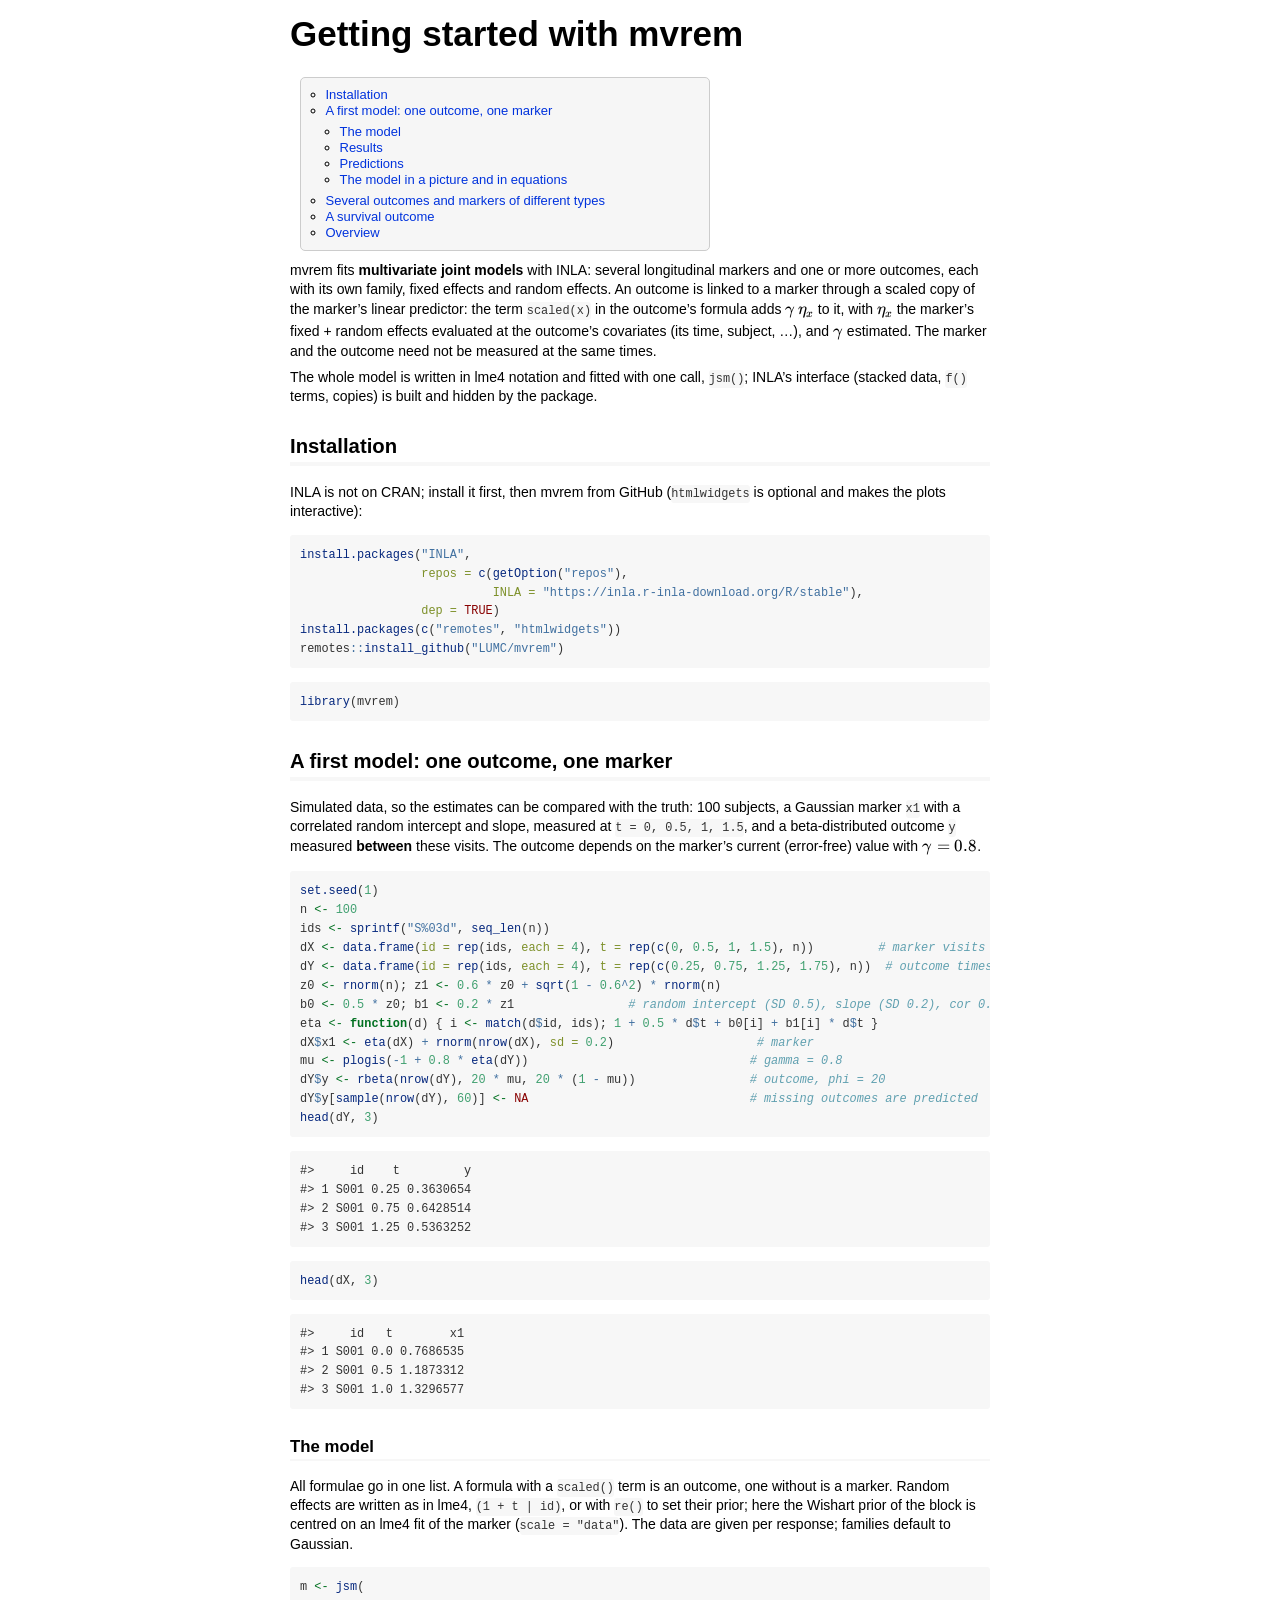
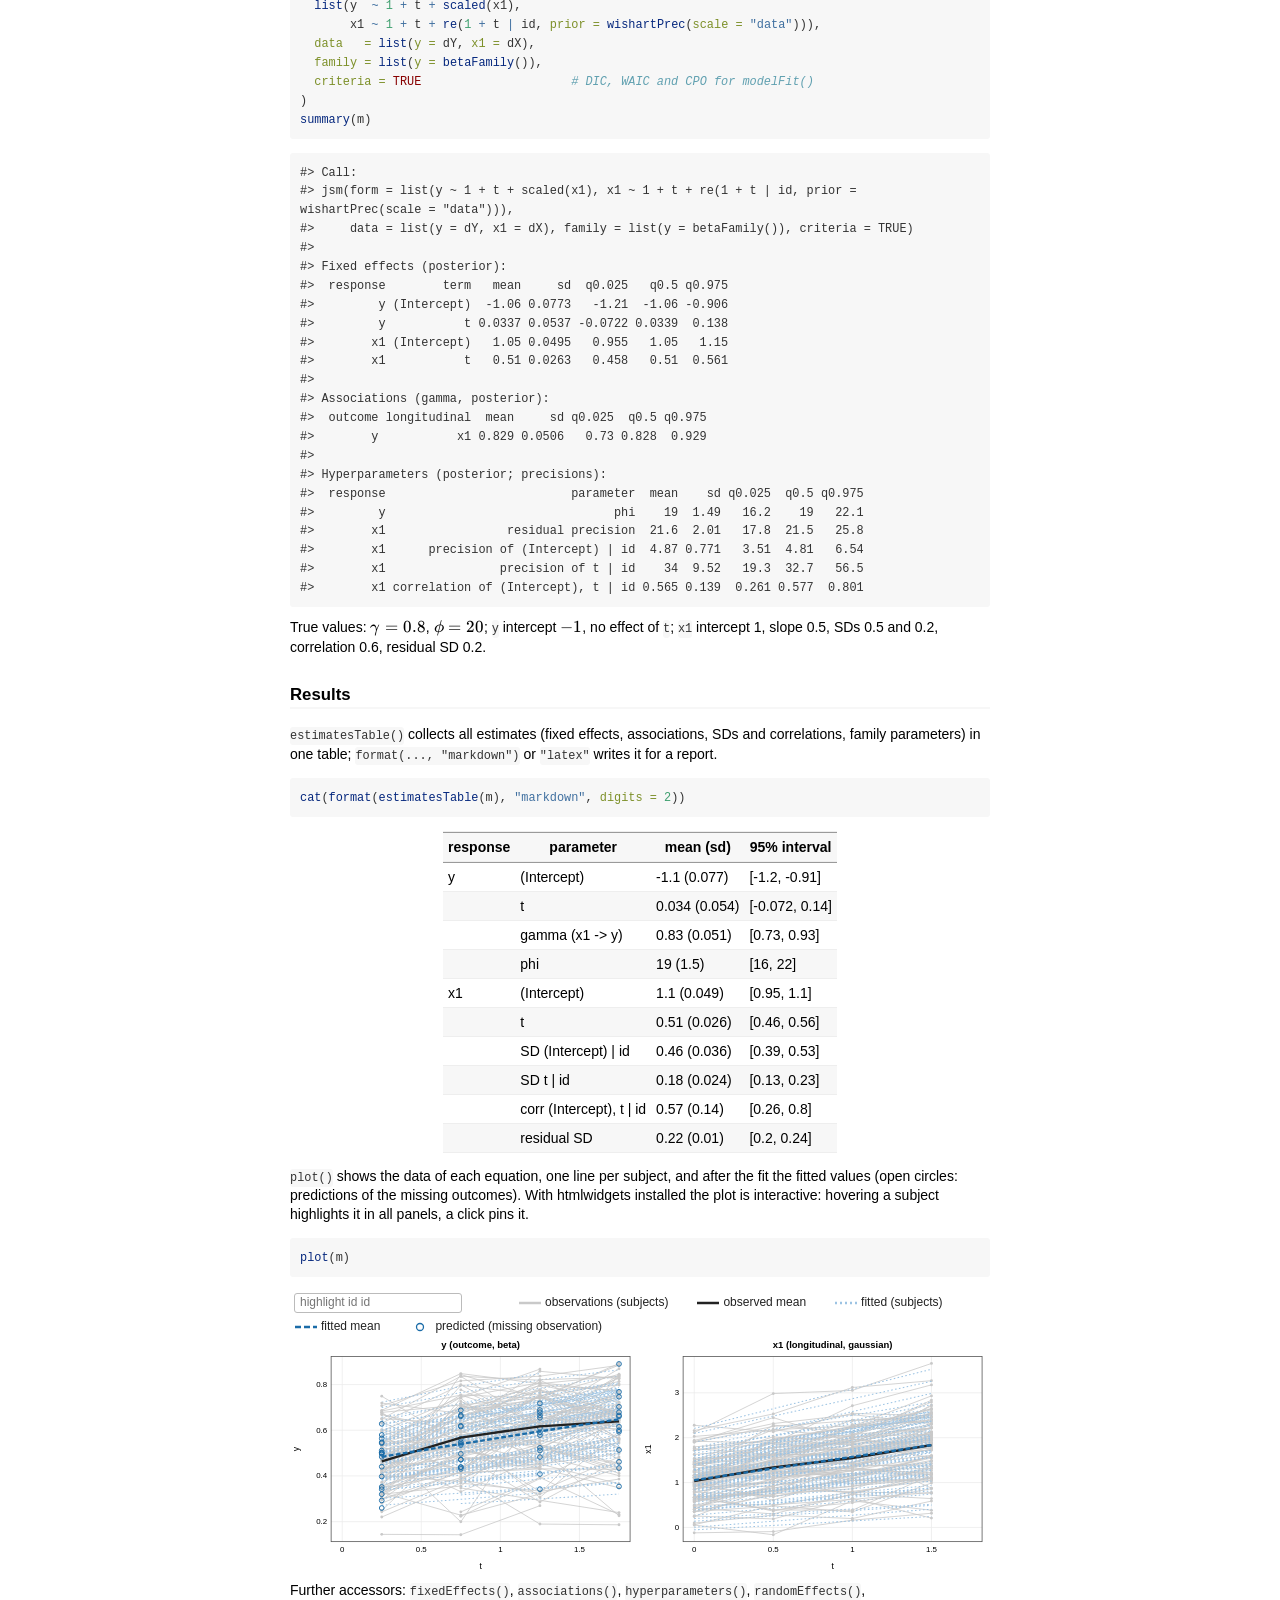
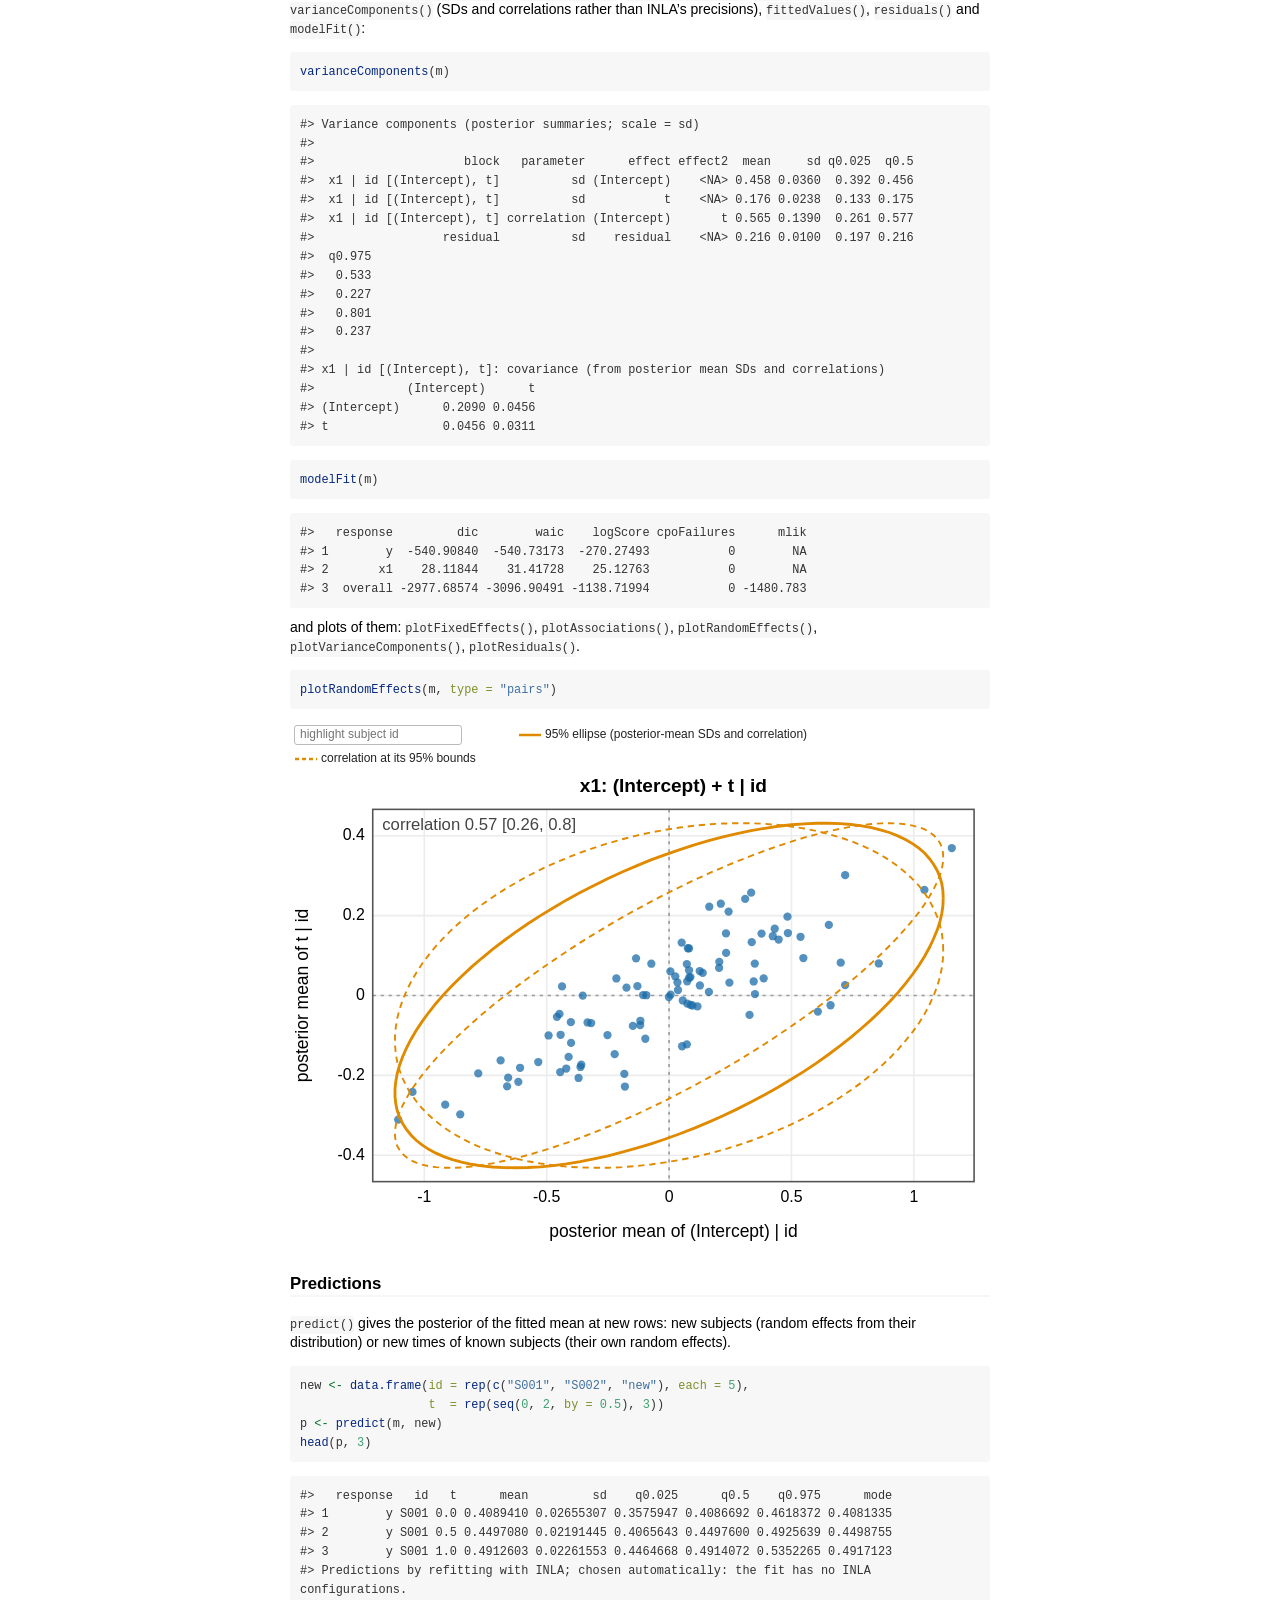
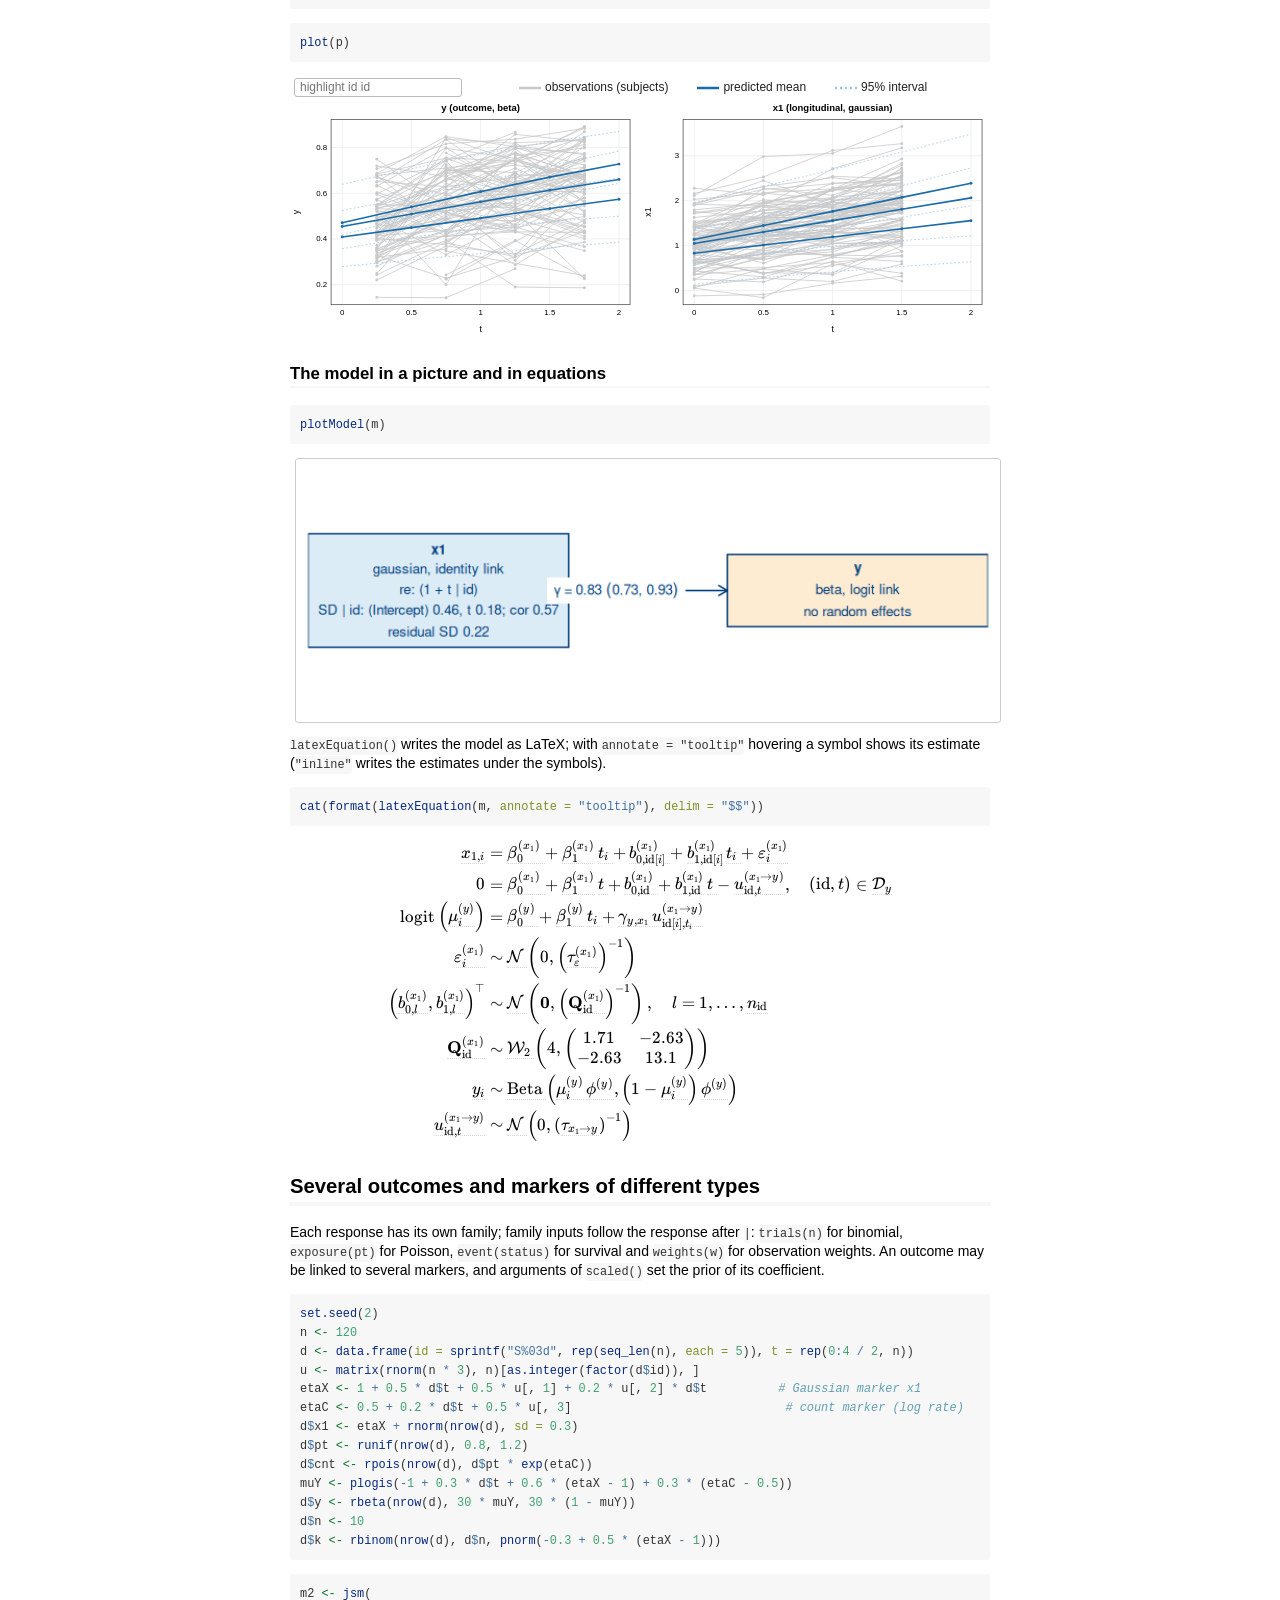
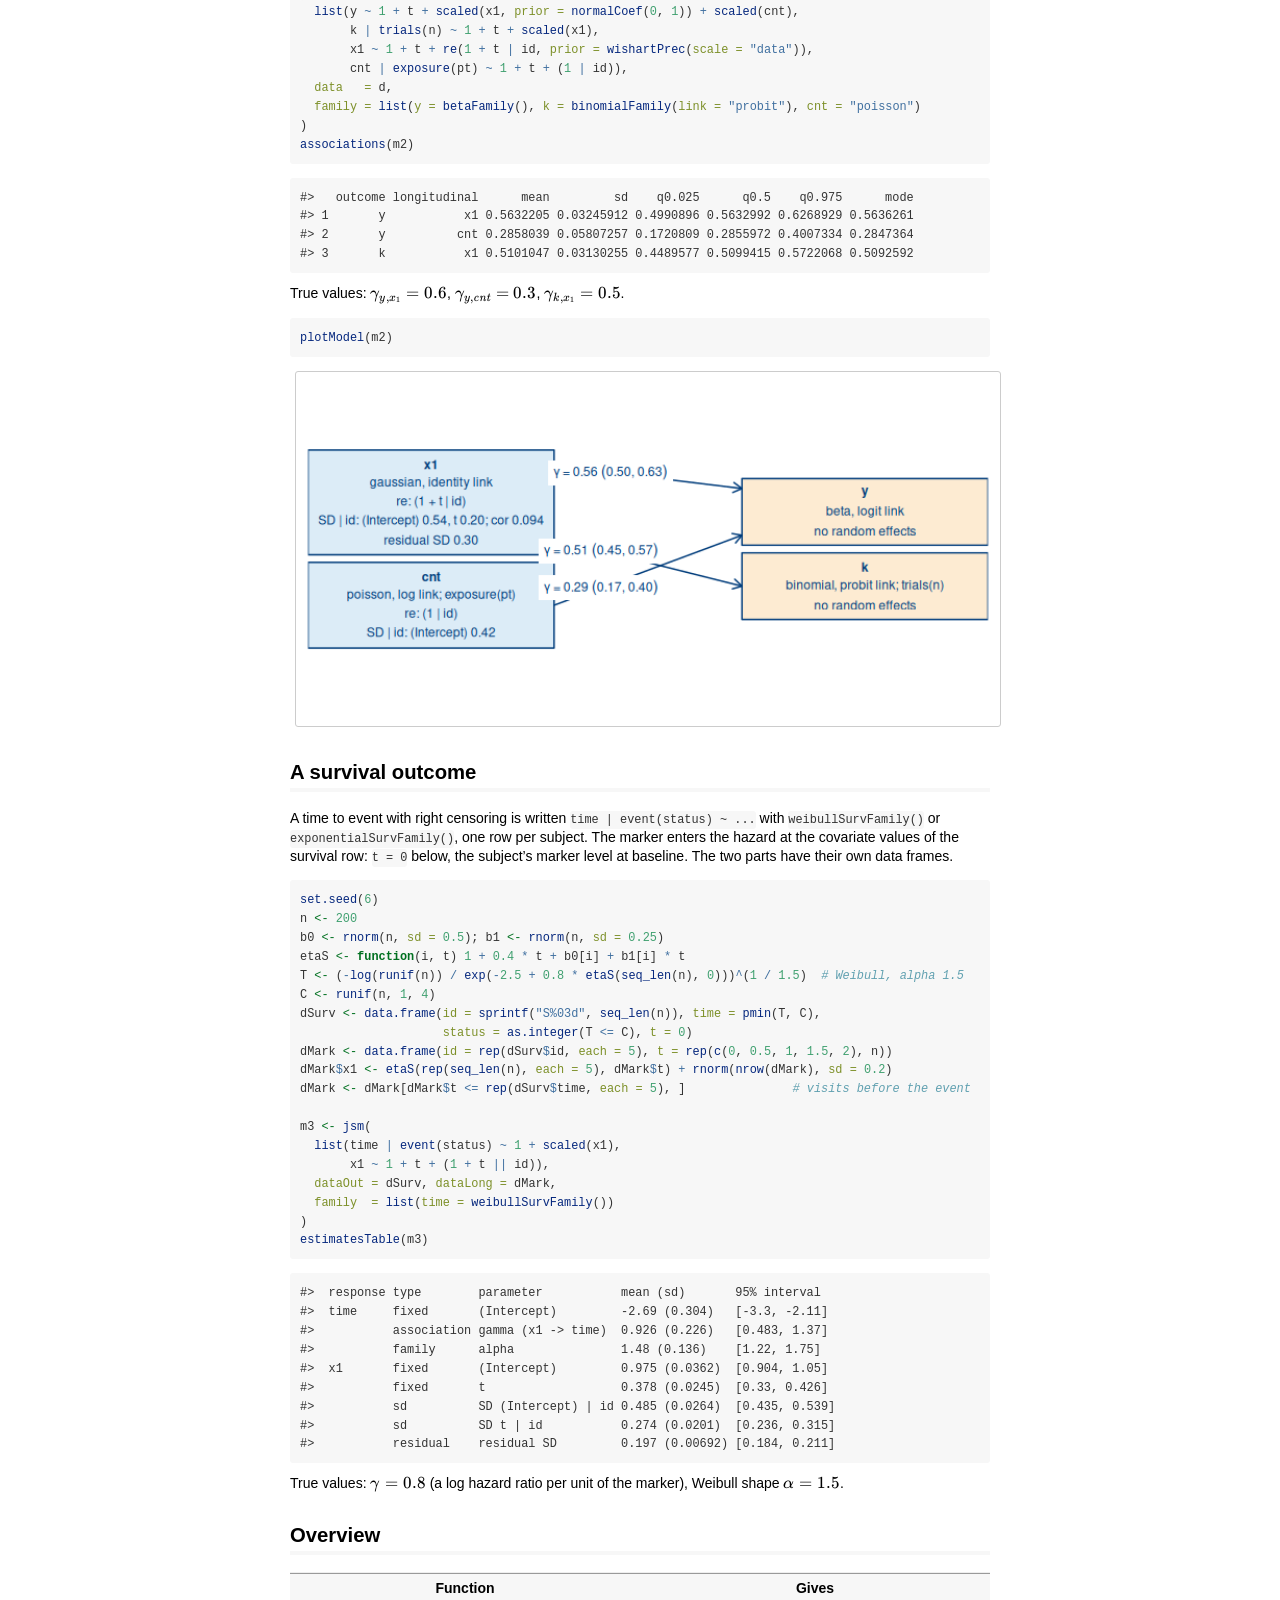
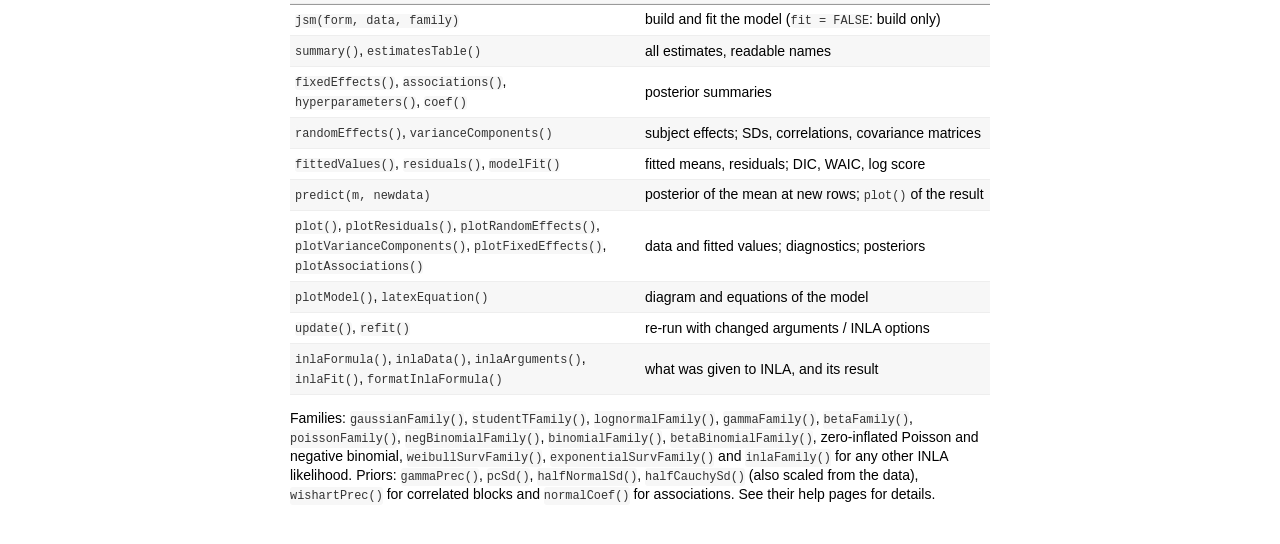
==== index.html @ 682fdc48 "Web page of mvrem 0.1.0" ====
<!DOCTYPE html>

<html>

<head>

<meta charset="utf-8" />
<meta name="generator" content="pandoc" />
<meta http-equiv="X-UA-Compatible" content="IE=EDGE" />

<meta name="viewport" content="width=device-width, initial-scale=1" />



<title>Getting started with mvrem</title>

<script>// Pandoc 2.9 adds attributes on both header and div. We remove the former (to
// be compatible with the behavior of Pandoc < 2.8).
document.addEventListener('DOMContentLoaded', function(e) {
  var hs = document.querySelectorAll("div.section[class*='level'] > :first-child");
  var i, h, a;
  for (i = 0; i < hs.length; i++) {
    h = hs[i];
    if (!/^h[1-6]$/i.test(h.tagName)) continue;  // it should be a header h1-h6
    a = h.attributes;
    while (a.length > 0) h.removeAttribute(a[0].name);
  }
});
</script>
<style type="text/css">@layer htmltools {
.html-fill-container {
display: flex;
flex-direction: column;

min-height: 0;
min-width: 0;
}
.html-fill-container > .html-fill-item {

flex: 1 1 auto;
min-height: 0;
min-width: 0;
}
.html-fill-container > :not(.html-fill-item) {

flex: 0 0 auto;
}
}
</style>
<script>(function() {
  // If window.HTMLWidgets is already defined, then use it; otherwise create a
  // new object. This allows preceding code to set options that affect the
  // initialization process (though none currently exist).
  window.HTMLWidgets = window.HTMLWidgets || {};

  // See if we're running in a viewer pane. If not, we're in a web browser.
  var viewerMode = window.HTMLWidgets.viewerMode =
      /\bviewer_pane=1\b/.test(window.location);

  // See if we're running in Shiny mode. If not, it's a static document.
  // Note that static widgets can appear in both Shiny and static modes, but
  // obviously, Shiny widgets can only appear in Shiny apps/documents.
  var shinyMode = window.HTMLWidgets.shinyMode =
      typeof(window.Shiny) !== "undefined" && !!window.Shiny.outputBindings;

  // We can't count on jQuery being available, so we implement our own
  // version if necessary.
  function querySelectorAll(scope, selector) {
    if (typeof(jQuery) !== "undefined" && scope instanceof jQuery) {
      return scope.find(selector);
    }
    if (scope.querySelectorAll) {
      return scope.querySelectorAll(selector);
    }
  }

  function asArray(value) {
    if (value === null)
      return [];
    if ($.isArray(value))
      return value;
    return [value];
  }

  // Implement jQuery's extend
  function extend(target /*, ... */) {
    if (arguments.length == 1) {
      return target;
    }
    for (var i = 1; i < arguments.length; i++) {
      var source = arguments[i];
      for (var prop in source) {
        if (source.hasOwnProperty(prop)) {
          target[prop] = source[prop];
        }
      }
    }
    return target;
  }

  // IE8 doesn't support Array.forEach.
  function forEach(values, callback, thisArg) {
    if (values.forEach) {
      values.forEach(callback, thisArg);
    } else {
      for (var i = 0; i < values.length; i++) {
        callback.call(thisArg, values[i], i, values);
      }
    }
  }

  // Replaces the specified method with the return value of funcSource.
  //
  // Note that funcSource should not BE the new method, it should be a function
  // that RETURNS the new method. funcSource receives a single argument that is
  // the overridden method, it can be called from the new method. The overridden
  // method can be called like a regular function, it has the target permanently
  // bound to it so "this" will work correctly.
  function overrideMethod(target, methodName, funcSource) {
    var superFunc = target[methodName] || function() {};
    var superFuncBound = function() {
      return superFunc.apply(target, arguments);
    };
    target[methodName] = funcSource(superFuncBound);
  }

  // Add a method to delegator that, when invoked, calls
  // delegatee.methodName. If there is no such method on
  // the delegatee, but there was one on delegator before
  // delegateMethod was called, then the original version
  // is invoked instead.
  // For example:
  //
  // var a = {
  //   method1: function() { console.log('a1'); }
  //   method2: function() { console.log('a2'); }
  // };
  // var b = {
  //   method1: function() { console.log('b1'); }
  // };
  // delegateMethod(a, b, "method1");
  // delegateMethod(a, b, "method2");
  // a.method1();
  // a.method2();
  //
  // The output would be "b1", "a2".
  function delegateMethod(delegator, delegatee, methodName) {
    var inherited = delegator[methodName];
    delegator[methodName] = function() {
      var target = delegatee;
      var method = delegatee[methodName];

      // The method doesn't exist on the delegatee. Instead,
      // call the method on the delegator, if it exists.
      if (!method) {
        target = delegator;
        method = inherited;
      }

      if (method) {
        return method.apply(target, arguments);
      }
    };
  }

  // Implement a vague facsimilie of jQuery's data method
  function elementData(el, name, value) {
    if (arguments.length == 2) {
      return el["htmlwidget_data_" + name];
    } else if (arguments.length == 3) {
      el["htmlwidget_data_" + name] = value;
      return el;
    } else {
      throw new Error("Wrong number of arguments for elementData: " +
        arguments.length);
    }
  }

  // http://stackoverflow.com/questions/3446170/escape-string-for-use-in-javascript-regex
  function escapeRegExp(str) {
    return str.replace(/[\-\[\]\/\{\}\(\)\*\+\?\.\\\^\$\|]/g, "\\$&");
  }

  function hasClass(el, className) {
    var re = new RegExp("\\b" + escapeRegExp(className) + "\\b");
    return re.test(el.className);
  }

  // elements - array (or array-like object) of HTML elements
  // className - class name to test for
  // include - if true, only return elements with given className;
  //   if false, only return elements *without* given className
  function filterByClass(elements, className, include) {
    var results = [];
    for (var i = 0; i < elements.length; i++) {
      if (hasClass(elements[i], className) == include)
        results.push(elements[i]);
    }
    return results;
  }

  function on(obj, eventName, func) {
    if (obj.addEventListener) {
      obj.addEventListener(eventName, func, false);
    } else if (obj.attachEvent) {
      obj.attachEvent(eventName, func);
    }
  }

  function off(obj, eventName, func) {
    if (obj.removeEventListener)
      obj.removeEventListener(eventName, func, false);
    else if (obj.detachEvent) {
      obj.detachEvent(eventName, func);
    }
  }

  // Translate array of values to top/right/bottom/left, as usual with
  // the "padding" CSS property
  // https://developer.mozilla.org/en-US/docs/Web/CSS/padding
  function unpackPadding(value) {
    if (typeof(value) === "number")
      value = [value];
    if (value.length === 1) {
      return {top: value[0], right: value[0], bottom: value[0], left: value[0]};
    }
    if (value.length === 2) {
      return {top: value[0], right: value[1], bottom: value[0], left: value[1]};
    }
    if (value.length === 3) {
      return {top: value[0], right: value[1], bottom: value[2], left: value[1]};
    }
    if (value.length === 4) {
      return {top: value[0], right: value[1], bottom: value[2], left: value[3]};
    }
  }

  // Convert an unpacked padding object to a CSS value
  function paddingToCss(paddingObj) {
    return paddingObj.top + "px " + paddingObj.right + "px " + paddingObj.bottom + "px " + paddingObj.left + "px";
  }

  // Makes a number suitable for CSS
  function px(x) {
    if (typeof(x) === "number")
      return x + "px";
    else
      return x;
  }

  // Retrieves runtime widget sizing information for an element.
  // The return value is either null, or an object with fill, padding,
  // defaultWidth, defaultHeight fields.
  function sizingPolicy(el) {
    var sizingEl = document.querySelector("script[data-for='" + el.id + "'][type='application/htmlwidget-sizing']");
    if (!sizingEl)
      return null;
    var sp = JSON.parse(sizingEl.textContent || sizingEl.text || "{}");
    if (viewerMode) {
      return sp.viewer;
    } else {
      return sp.browser;
    }
  }

  // @param tasks Array of strings (or falsy value, in which case no-op).
  //   Each element must be a valid JavaScript expression that yields a
  //   function. Or, can be an array of objects with "code" and "data"
  //   properties; in this case, the "code" property should be a string
  //   of JS that's an expr that yields a function, and "data" should be
  //   an object that will be added as an additional argument when that
  //   function is called.
  // @param target The object that will be "this" for each function
  //   execution.
  // @param args Array of arguments to be passed to the functions. (The
  //   same arguments will be passed to all functions.)
  function evalAndRun(tasks, target, args) {
    if (tasks) {
      forEach(tasks, function(task) {
        var theseArgs = args;
        if (typeof(task) === "object") {
          theseArgs = theseArgs.concat([task.data]);
          task = task.code;
        }
        var taskFunc = tryEval(task);
        if (typeof(taskFunc) !== "function") {
          throw new Error("Task must be a function! Source:\n" + task);
        }
        taskFunc.apply(target, theseArgs);
      });
    }
  }

  // Attempt eval() both with and without enclosing in parentheses.
  // Note that enclosing coerces a function declaration into
  // an expression that eval() can parse
  // (otherwise, a SyntaxError is thrown)
  function tryEval(code) {
    var result = null;
    try {
      result = eval("(" + code + ")");
    } catch(error) {
      if (!(error instanceof SyntaxError)) {
        throw error;
      }
      try {
        result = eval(code);
      } catch(e) {
        if (e instanceof SyntaxError) {
          throw error;
        } else {
          throw e;
        }
      }
    }
    return result;
  }

  function initSizing(el) {
    var sizing = sizingPolicy(el);
    if (!sizing)
      return;

    var cel = document.getElementById("htmlwidget_container");
    if (!cel)
      return;

    if (typeof(sizing.padding) !== "undefined") {
      document.body.style.margin = "0";
      document.body.style.padding = paddingToCss(unpackPadding(sizing.padding));
    }

    if (sizing.fill) {
      document.body.style.overflow = "hidden";
      document.body.style.width = "100%";
      document.body.style.height = "100%";
      document.documentElement.style.width = "100%";
      document.documentElement.style.height = "100%";
      cel.style.position = "absolute";
      var pad = unpackPadding(sizing.padding);
      cel.style.top = pad.top + "px";
      cel.style.right = pad.right + "px";
      cel.style.bottom = pad.bottom + "px";
      cel.style.left = pad.left + "px";
      el.style.width = "100%";
      el.style.height = "100%";

      return {
        getWidth: function() { return cel.getBoundingClientRect().width; },
        getHeight: function() { return cel.getBoundingClientRect().height; }
      };

    } else {
      el.style.width = px(sizing.width);
      el.style.height = px(sizing.height);

      return {
        getWidth: function() { return cel.getBoundingClientRect().width; },
        getHeight: function() { return cel.getBoundingClientRect().height; }
      };
    }
  }

  // Default implementations for methods
  var defaults = {
    find: function(scope) {
      return querySelectorAll(scope, "." + this.name);
    },
    renderError: function(el, err) {
      var $el = $(el);

      this.clearError(el);

      // Add all these error classes, as Shiny does
      var errClass = "shiny-output-error";
      if (err.type !== null) {
        // use the classes of the error condition as CSS class names
        errClass = errClass + " " + $.map(asArray(err.type), function(type) {
          return errClass + "-" + type;
        }).join(" ");
      }
      errClass = errClass + " htmlwidgets-error";

      // Is el inline or block? If inline or inline-block, just display:none it
      // and add an inline error.
      var display = $el.css("display");
      $el.data("restore-display-mode", display);

      if (display === "inline" || display === "inline-block") {
        $el.hide();
        if (err.message !== "") {
          var errorSpan = $("<span>").addClass(errClass);
          errorSpan.text(err.message);
          $el.after(errorSpan);
        }
      } else if (display === "block") {
        // If block, add an error just after the el, set visibility:none on the
        // el, and position the error to be on top of the el.
        // Mark it with a unique ID and CSS class so we can remove it later.
        $el.css("visibility", "hidden");
        if (err.message !== "") {
          var errorDiv = $("<div>").addClass(errClass).css("position", "absolute")
            .css("top", el.offsetTop)
            .css("left", el.offsetLeft)
            // setting width can push out the page size, forcing otherwise
            // unnecessary scrollbars to appear and making it impossible for
            // the element to shrink; so use max-width instead
            .css("maxWidth", el.offsetWidth)
            .css("height", el.offsetHeight);
          errorDiv.text(err.message);
          $el.after(errorDiv);

          // Really dumb way to keep the size/position of the error in sync with
          // the parent element as the window is resized or whatever.
          var intId = setInterval(function() {
            if (!errorDiv[0].parentElement) {
              clearInterval(intId);
              return;
            }
            errorDiv
              .css("top", el.offsetTop)
              .css("left", el.offsetLeft)
              .css("maxWidth", el.offsetWidth)
              .css("height", el.offsetHeight);
          }, 500);
        }
      }
    },
    clearError: function(el) {
      var $el = $(el);
      var display = $el.data("restore-display-mode");
      $el.data("restore-display-mode", null);

      if (display === "inline" || display === "inline-block") {
        if (display)
          $el.css("display", display);
        $(el.nextSibling).filter(".htmlwidgets-error").remove();
      } else if (display === "block"){
        $el.css("visibility", "inherit");
        $(el.nextSibling).filter(".htmlwidgets-error").remove();
      }
    },
    sizing: {}
  };

  // Called by widget bindings to register a new type of widget. The definition
  // object can contain the following properties:
  // - name (required) - A string indicating the binding name, which will be
  //   used by default as the CSS classname to look for.
  // - initialize (optional) - A function(el) that will be called once per
  //   widget element; if a value is returned, it will be passed as the third
  //   value to renderValue.
  // - renderValue (required) - A function(el, data, initValue) that will be
  //   called with data. Static contexts will cause this to be called once per
  //   element; Shiny apps will cause this to be called multiple times per
  //   element, as the data changes.
  window.HTMLWidgets.widget = function(definition) {
    if (!definition.name) {
      throw new Error("Widget must have a name");
    }
    if (!definition.type) {
      throw new Error("Widget must have a type");
    }
    // Currently we only support output widgets
    if (definition.type !== "output") {
      throw new Error("Unrecognized widget type '" + definition.type + "'");
    }
    // TODO: Verify that .name is a valid CSS classname

    // Support new-style instance-bound definitions. Old-style class-bound
    // definitions have one widget "object" per widget per type/class of
    // widget; the renderValue and resize methods on such widget objects
    // take el and instance arguments, because the widget object can't
    // store them. New-style instance-bound definitions have one widget
    // object per widget instance; the definition that's passed in doesn't
    // provide renderValue or resize methods at all, just the single method
    //   factory(el, width, height)
    // which returns an object that has renderValue(x) and resize(w, h).
    // This enables a far more natural programming style for the widget
    // author, who can store per-instance state using either OO-style
    // instance fields or functional-style closure variables (I guess this
    // is in contrast to what can only be called C-style pseudo-OO which is
    // what we required before).
    if (definition.factory) {
      definition = createLegacyDefinitionAdapter(definition);
    }

    if (!definition.renderValue) {
      throw new Error("Widget must have a renderValue function");
    }

    // For static rendering (non-Shiny), use a simple widget registration
    // scheme. We also use this scheme for Shiny apps/documents that also
    // contain static widgets.
    window.HTMLWidgets.widgets = window.HTMLWidgets.widgets || [];
    // Merge defaults into the definition; don't mutate the original definition.
    var staticBinding = extend({}, defaults, definition);
    overrideMethod(staticBinding, "find", function(superfunc) {
      return function(scope) {
        var results = superfunc(scope);
        // Filter out Shiny outputs, we only want the static kind
        return filterByClass(results, "html-widget-output", false);
      };
    });
    window.HTMLWidgets.widgets.push(staticBinding);

    if (shinyMode) {
      // Shiny is running. Register the definition with an output binding.
      // The definition itself will not be the output binding, instead
      // we will make an output binding object that delegates to the
      // definition. This is because we foolishly used the same method
      // name (renderValue) for htmlwidgets definition and Shiny bindings
      // but they actually have quite different semantics (the Shiny
      // bindings receive data that includes lots of metadata that it
      // strips off before calling htmlwidgets renderValue). We can't
      // just ignore the difference because in some widgets it's helpful
      // to call this.renderValue() from inside of resize(), and if
      // we're not delegating, then that call will go to the Shiny
      // version instead of the htmlwidgets version.

      // Merge defaults with definition, without mutating either.
      var bindingDef = extend({}, defaults, definition);

      // This object will be our actual Shiny binding.
      var shinyBinding = new Shiny.OutputBinding();

      // With a few exceptions, we'll want to simply use the bindingDef's
      // version of methods if they are available, otherwise fall back to
      // Shiny's defaults. NOTE: If Shiny's output bindings gain additional
      // methods in the future, and we want them to be overrideable by
      // HTMLWidget binding definitions, then we'll need to add them to this
      // list.
      delegateMethod(shinyBinding, bindingDef, "getId");
      delegateMethod(shinyBinding, bindingDef, "onValueChange");
      delegateMethod(shinyBinding, bindingDef, "onValueError");
      delegateMethod(shinyBinding, bindingDef, "renderError");
      delegateMethod(shinyBinding, bindingDef, "clearError");
      delegateMethod(shinyBinding, bindingDef, "showProgress");

      // The find, renderValue, and resize are handled differently, because we
      // want to actually decorate the behavior of the bindingDef methods.

      shinyBinding.find = function(scope) {
        var results = bindingDef.find(scope);

        // Only return elements that are Shiny outputs, not static ones
        var dynamicResults = results.filter(".html-widget-output");

        // It's possible that whatever caused Shiny to think there might be
        // new dynamic outputs, also caused there to be new static outputs.
        // Since there might be lots of different htmlwidgets bindings, we
        // schedule execution for later--no need to staticRender multiple
        // times.
        if (results.length !== dynamicResults.length)
          scheduleStaticRender();

        return dynamicResults;
      };

      // Wrap renderValue to handle initialization, which unfortunately isn't
      // supported natively by Shiny at the time of this writing.

      shinyBinding.renderValue = function(el, data) {
        Shiny.renderDependencies(data.deps);
        // Resolve strings marked as javascript literals to objects
        if (!(data.evals instanceof Array)) data.evals = [data.evals];
        for (var i = 0; data.evals && i < data.evals.length; i++) {
          window.HTMLWidgets.evaluateStringMember(data.x, data.evals[i]);
        }
        if (!bindingDef.renderOnNullValue) {
          if (data.x === null) {
            el.style.visibility = "hidden";
            return;
          } else {
            el.style.visibility = "inherit";
          }
        }
        if (!elementData(el, "initialized")) {
          initSizing(el);

          elementData(el, "initialized", true);
          if (bindingDef.initialize) {
            var rect = el.getBoundingClientRect();
            var result = bindingDef.initialize(el, rect.width, rect.height);
            elementData(el, "init_result", result);
          }
        }
        bindingDef.renderValue(el, data.x, elementData(el, "init_result"));
        evalAndRun(data.jsHooks.render, elementData(el, "init_result"), [el, data.x]);
      };

      // Only override resize if bindingDef implements it
      if (bindingDef.resize) {
        shinyBinding.resize = function(el, width, height) {
          // Shiny can call resize before initialize/renderValue have been
          // called, which doesn't make sense for widgets.
          if (elementData(el, "initialized")) {
            bindingDef.resize(el, width, height, elementData(el, "init_result"));
          }
        };
      }

      Shiny.outputBindings.register(shinyBinding, bindingDef.name);
    }
  };

  var scheduleStaticRenderTimerId = null;
  function scheduleStaticRender() {
    if (!scheduleStaticRenderTimerId) {
      scheduleStaticRenderTimerId = setTimeout(function() {
        scheduleStaticRenderTimerId = null;
        window.HTMLWidgets.staticRender();
      }, 1);
    }
  }

  // Render static widgets after the document finishes loading
  // Statically render all elements that are of this widget's class
  window.HTMLWidgets.staticRender = function() {
    var bindings = window.HTMLWidgets.widgets || [];
    forEach(bindings, function(binding) {
      var matches = binding.find(document.documentElement);
      forEach(matches, function(el) {
        var sizeObj = initSizing(el, binding);

        var getSize = function(el) {
          if (sizeObj) {
            return {w: sizeObj.getWidth(), h: sizeObj.getHeight()}
          } else {
            var rect = el.getBoundingClientRect();
            return {w: rect.width, h: rect.height}
          }
        };

        if (hasClass(el, "html-widget-static-bound"))
          return;
        el.className = el.className + " html-widget-static-bound";

        var initResult;
        if (binding.initialize) {
          var size = getSize(el);
          initResult = binding.initialize(el, size.w, size.h);
          elementData(el, "init_result", initResult);
        }

        if (binding.resize) {
          var lastSize = getSize(el);
          var resizeHandler = function(e) {
            var size = getSize(el);
            if (size.w === 0 && size.h === 0)
              return;
            if (size.w === lastSize.w && size.h === lastSize.h)
              return;
            lastSize = size;
            binding.resize(el, size.w, size.h, initResult);
          };

          on(window, "resize", resizeHandler);

          // This is needed for cases where we're running in a Shiny
          // app, but the widget itself is not a Shiny output, but
          // rather a simple static widget. One example of this is
          // an rmarkdown document that has runtime:shiny and widget
          // that isn't in a render function. Shiny only knows to
          // call resize handlers for Shiny outputs, not for static
          // widgets, so we do it ourselves.
          if (window.jQuery) {
            window.jQuery(document).on(
              "shown.htmlwidgets shown.bs.tab.htmlwidgets shown.bs.collapse.htmlwidgets",
              resizeHandler
            );
            window.jQuery(document).on(
              "hidden.htmlwidgets hidden.bs.tab.htmlwidgets hidden.bs.collapse.htmlwidgets",
              resizeHandler
            );
          }

          // This is needed for the specific case of ioslides, which
          // flips slides between display:none and display:block.
          // Ideally we would not have to have ioslide-specific code
          // here, but rather have ioslides raise a generic event,
          // but the rmarkdown package just went to CRAN so the
          // window to getting that fixed may be long.
          if (window.addEventListener) {
            // It's OK to limit this to window.addEventListener
            // browsers because ioslides itself only supports
            // such browsers.
            on(document, "slideenter", resizeHandler);
            on(document, "slideleave", resizeHandler);
          }
        }

        var scriptData = document.querySelector("script[data-for='" + el.id + "'][type='application/json']");
        if (scriptData) {
          var data = JSON.parse(scriptData.textContent || scriptData.text);
          // Resolve strings marked as javascript literals to objects
          if (!(data.evals instanceof Array)) data.evals = [data.evals];
          for (var k = 0; data.evals && k < data.evals.length; k++) {
            window.HTMLWidgets.evaluateStringMember(data.x, data.evals[k]);
          }
          binding.renderValue(el, data.x, initResult);
          evalAndRun(data.jsHooks.render, initResult, [el, data.x]);
        }
      });
    });

    invokePostRenderHandlers();
  }


  function has_jQuery3() {
    if (!window.jQuery) {
      return false;
    }
    var $version = window.jQuery.fn.jquery;
    var $major_version = parseInt($version.split(".")[0]);
    return $major_version >= 3;
  }

  /*
  / Shiny 1.4 bumped jQuery from 1.x to 3.x which means jQuery's
  / on-ready handler (i.e., $(fn)) is now asyncronous (i.e., it now
  / really means $(setTimeout(fn)).
  / https://jquery.com/upgrade-guide/3.0/#breaking-change-document-ready-handlers-are-now-asynchronous
  /
  / Since Shiny uses $() to schedule initShiny, shiny>=1.4 calls initShiny
  / one tick later than it did before, which means staticRender() is
  / called renderValue() earlier than (advanced) widget authors might be expecting.
  / https://github.com/rstudio/shiny/issues/2630
  /
  / For a concrete example, leaflet has some methods (e.g., updateBounds)
  / which reference Shiny methods registered in initShiny (e.g., setInputValue).
  / Since leaflet is privy to this life-cycle, it knows to use setTimeout() to
  / delay execution of those methods (until Shiny methods are ready)
  / https://github.com/rstudio/leaflet/blob/18ec981/javascript/src/index.js#L266-L268
  /
  / Ideally widget authors wouldn't need to use this setTimeout() hack that
  / leaflet uses to call Shiny methods on a staticRender(). In the long run,
  / the logic initShiny should be broken up so that method registration happens
  / right away, but binding happens later.
  */
  function maybeStaticRenderLater() {
    if (shinyMode && has_jQuery3()) {
      window.jQuery(window.HTMLWidgets.staticRender);
    } else {
      window.HTMLWidgets.staticRender();
    }
  }

  if (document.addEventListener) {
    document.addEventListener("DOMContentLoaded", function() {
      document.removeEventListener("DOMContentLoaded", arguments.callee, false);
      maybeStaticRenderLater();
    }, false);
  } else if (document.attachEvent) {
    document.attachEvent("onreadystatechange", function() {
      if (document.readyState === "complete") {
        document.detachEvent("onreadystatechange", arguments.callee);
        maybeStaticRenderLater();
      }
    });
  }


  window.HTMLWidgets.getAttachmentUrl = function(depname, key) {
    // If no key, default to the first item
    if (typeof(key) === "undefined")
      key = 1;

    var link = document.getElementById(depname + "-" + key + "-attachment");
    if (!link) {
      throw new Error("Attachment " + depname + "/" + key + " not found in document");
    }
    return link.getAttribute("href");
  };

  window.HTMLWidgets.dataframeToD3 = function(df) {
    var names = [];
    var length;
    for (var name in df) {
        if (df.hasOwnProperty(name))
            names.push(name);
        if (typeof(df[name]) !== "object" || typeof(df[name].length) === "undefined") {
            throw new Error("All fields must be arrays");
        } else if (typeof(length) !== "undefined" && length !== df[name].length) {
            throw new Error("All fields must be arrays of the same length");
        }
        length = df[name].length;
    }
    var results = [];
    var item;
    for (var row = 0; row < length; row++) {
        item = {};
        for (var col = 0; col < names.length; col++) {
            item[names[col]] = df[names[col]][row];
        }
        results.push(item);
    }
    return results;
  };

  window.HTMLWidgets.transposeArray2D = function(array) {
      if (array.length === 0) return array;
      var newArray = array[0].map(function(col, i) {
          return array.map(function(row) {
              return row[i]
          })
      });
      return newArray;
  };
  // Split value at splitChar, but allow splitChar to be escaped
  // using escapeChar. Any other characters escaped by escapeChar
  // will be included as usual (including escapeChar itself).
  function splitWithEscape(value, splitChar, escapeChar) {
    var results = [];
    var escapeMode = false;
    var currentResult = "";
    for (var pos = 0; pos < value.length; pos++) {
      if (!escapeMode) {
        if (value[pos] === splitChar) {
          results.push(currentResult);
          currentResult = "";
        } else if (value[pos] === escapeChar) {
          escapeMode = true;
        } else {
          currentResult += value[pos];
        }
      } else {
        currentResult += value[pos];
        escapeMode = false;
      }
    }
    if (currentResult !== "") {
      results.push(currentResult);
    }
    return results;
  }
  // Function authored by Yihui/JJ Allaire
  window.HTMLWidgets.evaluateStringMember = function(o, member) {
    var parts = splitWithEscape(member, '.', '\\');
    for (var i = 0, l = parts.length; i < l; i++) {
      var part = parts[i];
      // part may be a character or 'numeric' member name
      if (o !== null && typeof o === "object" && part in o) {
        if (i == (l - 1)) { // if we are at the end of the line then evalulate
          if (typeof o[part] === "string")
            o[part] = tryEval(o[part]);
        } else { // otherwise continue to next embedded object
          o = o[part];
        }
      }
    }
  };

  // Retrieve the HTMLWidget instance (i.e. the return value of an
  // HTMLWidget binding's initialize() or factory() function)
  // associated with an element, or null if none.
  window.HTMLWidgets.getInstance = function(el) {
    return elementData(el, "init_result");
  };

  // Finds the first element in the scope that matches the selector,
  // and returns the HTMLWidget instance (i.e. the return value of
  // an HTMLWidget binding's initialize() or factory() function)
  // associated with that element, if any. If no element matches the
  // selector, or the first matching element has no HTMLWidget
  // instance associated with it, then null is returned.
  //
  // The scope argument is optional, and defaults to window.document.
  window.HTMLWidgets.find = function(scope, selector) {
    if (arguments.length == 1) {
      selector = scope;
      scope = document;
    }

    var el = scope.querySelector(selector);
    if (el === null) {
      return null;
    } else {
      return window.HTMLWidgets.getInstance(el);
    }
  };

  // Finds all elements in the scope that match the selector, and
  // returns the HTMLWidget instances (i.e. the return values of
  // an HTMLWidget binding's initialize() or factory() function)
  // associated with the elements, in an array. If elements that
  // match the selector don't have an associated HTMLWidget
  // instance, the returned array will contain nulls.
  //
  // The scope argument is optional, and defaults to window.document.
  window.HTMLWidgets.findAll = function(scope, selector) {
    if (arguments.length == 1) {
      selector = scope;
      scope = document;
    }

    var nodes = scope.querySelectorAll(selector);
    var results = [];
    for (var i = 0; i < nodes.length; i++) {
      results.push(window.HTMLWidgets.getInstance(nodes[i]));
    }
    return results;
  };

  var postRenderHandlers = [];
  function invokePostRenderHandlers() {
    while (postRenderHandlers.length) {
      var handler = postRenderHandlers.shift();
      if (handler) {
        handler();
      }
    }
  }

  // Register the given callback function to be invoked after the
  // next time static widgets are rendered.
  window.HTMLWidgets.addPostRenderHandler = function(callback) {
    postRenderHandlers.push(callback);
  };

  // Takes a new-style instance-bound definition, and returns an
  // old-style class-bound definition. This saves us from having
  // to rewrite all the logic in this file to accomodate both
  // types of definitions.
  function createLegacyDefinitionAdapter(defn) {
    var result = {
      name: defn.name,
      type: defn.type,
      initialize: function(el, width, height) {
        return defn.factory(el, width, height);
      },
      renderValue: function(el, x, instance) {
        return instance.renderValue(x);
      },
      resize: function(el, width, height, instance) {
        return instance.resize(width, height);
      }
    };

    if (defn.find)
      result.find = defn.find;
    if (defn.renderError)
      result.renderError = defn.renderError;
    if (defn.clearError)
      result.clearError = defn.clearError;

    return result;
  }
})();
</script>
<script>// mvrem interactive plots: panels of subject lines / intervals / points / curves drawn as
// SVG, with a tooltip and a highlight of the subject under the mouse that is linked across
// all panels. Self-contained: no external libraries.
(function () {
  var NS = "http://www.w3.org/2000/svg", W = 440, H = 300;
  // tooltip word per line kind ("S01 observed"); other kinds show the id only
  var KIND = { obs: "observed", fit: "fitted", res: "residual", pred: "predicted", predInt: "95% bound",
               fitMissing: "predicted (missing observation)" };
  // default colours of elements without a `color` in the spec: the widget tones of plotColors
  // in R/plotUtils.R (subject lines, fitted lines, accent) and the interval lines
  var COL = { subject: "#c9c9c9", accentLight: "#9cc3e3", accent: "#1b6ca8", interval: "#9a9a9a" };

  var CSS = [
    ".mvp{position:relative;font:12px/1.3 sans-serif;color:#222;background:#fff}",
    ".mvp .grid{display:grid;gap:4px}",
    ".mvp .grid svg{width:100%;height:auto;display:block}",
    ".mvp .lg svg{width:24px;height:10px;flex:none}",
    ".mvp .bar{display:flex;flex-wrap:wrap;gap:6px 28px;align-items:center;padding:2px 4px}",
    // legend entry: swatch immediately left of its label, entries far apart
    ".mvp .lg{cursor:pointer;user-select:none;display:inline-flex;align-items:center;gap:3px;white-space:nowrap}",
    ".mvp .lg.off{opacity:.35;text-decoration:line-through}",
    ".mvp input{font:inherit;padding:1px 5px;width:14em;border:1px solid #bbb;border-radius:3px}",
    ".mvp select{font:inherit;padding:0 2px;border:1px solid #bbb;border-radius:3px}",
    ".mvp .cby{display:inline-flex;align-items:center;gap:4px;white-space:nowrap}",
    ".mvp .clev{display:inline-flex;flex-wrap:wrap;gap:2px 10px}",
    ".mvp .clev span{display:inline-flex;align-items:center;gap:3px}",
    ".mvp .clev i{display:inline-block;width:9px;height:9px;border-radius:50%}",
    ".mvp .tip{position:absolute;pointer-events:none;background:rgba(30,30,30,.92);color:#fff;",
    "padding:3px 6px;border-radius:3px;white-space:pre;display:none;font-size:11px;z-index:5}",
    ".mvp g.el{cursor:pointer}",
    ".mvp .hit{fill:none;stroke:transparent;stroke-width:9;pointer-events:stroke}",
    ".mvp circle.hit{fill:transparent;stroke:none;pointer-events:all}",
    ".mvp.dim g.el:not(.hl){opacity:.12}",
    // highlighted subject: a softer red for the lines, the full red for its observed points
    ".mvp g.el.hl path.vis,.mvp g.el.hl line.vis{stroke:#efb8b0 !important;stroke-width:2 !important}",
    ".mvp g.el.hl circle.vis{fill:#c0392b !important}",
    // (weighted points, class wt, keep their size: their area shows the weight)
    ".mvp g.el.hl circle.vis:not(.wt){r:3}",
    // open circles (predictions of missing observations) stay open when highlighted
    ".mvp g.el.hl circle.vis.hollow{fill:none !important;stroke:#c0392b !important;r:3.5}"
  ].join("\n");

  // Legend toggles: a click on the entry of kind K sets class off-K on the widget's root, and
  // the rule ".mvp.off-K .kind-K{display:none}" hides the elements of that kind. The rules are
  // made from the kinds of each spec's legend (kindRules()), so a kind defined in R needs no
  // change here. They go to their own <style> element, shared by all widgets of the page.
  var KIND_CSS_ID = "mvremPlotKindCss", kindsWithRule = {};
  function kindRules(legend) {
    var st = document.getElementById(KIND_CSS_ID), css = "";
    if (!st) {
      kindsWithRule = {};                // the page lost the element (e.g. re-rendered): start again
      st = document.createElement("style"); st.id = KIND_CSS_ID;
      document.head.appendChild(st);
    }
    legend.forEach(function (e) {
      var k = String(e.kind);
      // kinds are class-name fragments: skip anything that is not a plain identifier
      if (!/^[A-Za-z_][\w-]*$/.test(k) || kindsWithRule[k]) return;
      kindsWithRule[k] = true;
      css += ".mvp.off-" + k + " .kind-" + k + "{display:none}\n";
    });
    if (css) st.textContent += css;
  }

  function arr(v) { return v === null || v === undefined ? [] : [].concat(v); }
  function S(tag, attrs, parent) {
    var e = document.createElementNS(NS, tag);
    for (var k in attrs) if (attrs.hasOwnProperty(k)) e.setAttribute(k, attrs[k]);
    if (parent) parent.appendChild(e);
    return e;
  }
  function H_(tag, cls, parent, text) {
    var e = document.createElement(tag);
    if (cls) e.className = cls;
    if (text !== undefined) e.textContent = text;
    if (parent) parent.appendChild(e);
    return e;
  }
  function fmt(v) { return String(+(+v).toPrecision(4)); }
  function ticks(lo, hi, n) {
    var raw = (hi - lo) / n, mag = Math.pow(10, Math.floor(Math.log(raw) / Math.LN10)), f = raw / mag;
    var step = (f < 1.5 ? 1 : f < 3 ? 2 : f < 7 ? 5 : 10) * mag, out = [];
    // ticks as integer multiples of the step, rounded to the step's decimals: no accumulated
    // floating-point error (which showed zero as 5.6e-17)
    var dec = Math.max(0, -Math.floor(Math.log(step) / Math.LN10));
    for (var k = Math.ceil(lo / step - 1e-9); k * step <= hi + 1e-9; k++) out.push(+(k * step).toFixed(dec));
    return out;
  }
  function range(vals) {
    var lo = Infinity, hi = -Infinity;
    vals.forEach(function (v) { if (isFinite(v)) { if (v < lo) lo = v; if (v > hi) hi = v; } });
    return isFinite(lo) ? [lo, hi] : [0, 1];
  }
  function pad(r, f) {
    var d = r[1] - r[0];
    if (d === 0) return [r[0] - 1, r[1] + 1];
    return [r[0] - d * f, r[1] + d * f];
  }

  var uid = 0;

  // One panel: returns its SVG; registers highlightable groups with ctx.add(key, g)
  function drawPanel(p, pi, ctx) {
    var svg = S("svg", { viewBox: "0 0 " + W + " " + H });
    var ylabels = p.ylabels ? { pos: arr(p.ylabels.pos), text: arr(p.ylabels.text) } : null;
    var left = ylabels ? Math.min(200, 14 + 5.6 * Math.max.apply(null, ylabels.text.map(function (t) { return t.length; }))) : 52;
    var L = left, R = W - 10, T = 26, B = H - 40;
    S("text", { x: (L + R) / 2, y: 15, "text-anchor": "middle", "font-weight": "bold", "font-size": 12 }, svg).textContent = p.title || "";
    if (p.empty) return svg;

    var lines = arr(p.lines), curves = arr(p.curves), iv = p.intervals, pts = p.points;
    var xs = [], ys = [];
    lines.forEach(function (l) { xs = xs.concat(arr(l.x)); ys = ys.concat(arr(l.y)); });
    curves.forEach(function (c) { xs = xs.concat(arr(c.x)); ys = ys.concat(arr(c.y)); });
    if (iv) { xs = xs.concat(arr(iv.lo), arr(iv.hi)); ys = ys.concat(arr(iv.pos)); }
    if (pts) { xs = xs.concat(arr(pts.x)); ys = ys.concat(arr(pts.y)); }
    var xr = p.xlim ? arr(p.xlim) : pad(range(xs), 0.04), yr = p.ylim ? arr(p.ylim) : pad(range(ys), 0.04);
    if (p.xlim) xr = pad(xr, 0.04);
    if (p.ylim) yr = pad(yr, 0.04);
    if (iv) yr = [0.5, arr(iv.pos).length + 0.5];
    var rev = !!p.yReverse;
    function sx(v) { return L + (v - xr[0]) / (xr[1] - xr[0]) * (R - L); }
    function sy(v) { var f = (v - yr[0]) / (yr[1] - yr[0]); return rev ? T + f * (B - T) : B - f * (B - T); }
    function ix(px) { return xr[0] + (px - L) / (R - L) * (xr[1] - xr[0]); }

    // frame, grid, ticks, labels
    ticks(xr[0], xr[1], 6).forEach(function (v) {
      if (v < xr[0] || v > xr[1]) return;
      S("line", { x1: sx(v), x2: sx(v), y1: T, y2: B, stroke: "#ececec" }, svg);
      S("text", { x: sx(v), y: B + 13, "text-anchor": "middle", "font-size": 10 }, svg).textContent = fmt(v);
    });
    if (ylabels) {
      ylabels.pos.forEach(function (v, i) {
        S("text", { x: L - 5, y: sy(v) + 3, "text-anchor": "end", "font-size": 10 }, svg).textContent = ylabels.text[i];
      });
    } else {
      ticks(yr[0], yr[1], 5).forEach(function (v) {
        if (v < yr[0] || v > yr[1]) return;
        S("line", { x1: L, x2: R, y1: sy(v), y2: sy(v), stroke: "#ececec" }, svg);
        S("text", { x: L - 5, y: sy(v) + 3, "text-anchor": "end", "font-size": 10 }, svg).textContent = fmt(v);
      });
    }
    if (p.vline !== undefined && p.vline >= xr[0] && p.vline <= xr[1])
      S("line", { x1: sx(p.vline), x2: sx(p.vline), y1: T, y2: B, stroke: "#999", "stroke-dasharray": "2 3" }, svg);
    if (p.hline !== undefined && p.hline >= yr[0] && p.hline <= yr[1])
      S("line", { x1: L, x2: R, y1: sy(p.hline), y2: sy(p.hline), stroke: "#999", "stroke-dasharray": "2 3" }, svg);
    S("rect", { x: L, y: T, width: R - L, height: B - T, fill: "none", stroke: "#555" }, svg);
    S("text", { x: (L + R) / 2, y: H - 5, "text-anchor": "middle", "font-size": 11 }, svg).textContent = p.xlab || "";
    if (p.ylab) S("text", { transform: "translate(11," + (T + B) / 2 + ") rotate(-90)", "text-anchor": "middle", "font-size": 11 }, svg).textContent = p.ylab;
    // a note inside the plot area (top left), e.g. the estimated correlation of a pairs panel
    if (p.note) S("text", { x: L + 6, y: T + 13, "font-size": 10.5, fill: "#444" }, svg).textContent = p.note;

    var clip = "mvc" + (++uid);
    S("rect", { x: L, y: T, width: R - L, height: B - T }, S("clipPath", { id: clip }, S("defs", {}, svg)));
    var plot = S("g", { "clip-path": "url(#" + clip + ")" }, svg);
    function path(xv, yv) {
      var d = "";
      for (var i = 0; i < xv.length; i++) d += (i ? "L" : "M") + sx(xv[i]).toFixed(1) + "," + sy(yv[i]).toFixed(1);
      return d;
    }
    function group(id, kind, extra) {
      var g = S("g", { "class": "el kind-" + kind }, plot);
      g._id = id; g._info = extra; g._svg = svg; g._ix = ix; g._panel = p;
      g._key = ctx.linked ? String(id) : pi + "|" + id;
      ctx.add(g._key, g);
      return g;
    }

    // subject lines (observed / residual: solid with points; fitted: dotted). Only "fit" has
    // the fitted defaults; any other kind is drawn like observed values unless the line brings
    // its own color / dash / width / points (as the predictions do).
    lines.forEach(function (l) {
      var xv = arr(l.x), yv = arr(l.y), obs = l.kind !== "fit";
      if (l.hollow) {                    // open circles, never joined (predicted missing observations)
        var gh = group(l.id, l.kind, { x: xv, y: yv, label: String(l.id) + " " + (KIND[l.kind] || ""), p: p });
        xv.forEach(function (v, i) {
          S("circle", { cx: sx(v), cy: sy(yv[i]), r: 3, fill: "none", stroke: l.color || COL.accent,
                        "stroke-width": 1.2, "class": "vis hollow" }, gh);
          S("circle", { cx: sx(v), cy: sy(yv[i]), r: 6, "class": "hit" }, gh);
        });
        return;
      }
      var col = l.color || (obs ? COL.subject : COL.accentLight), dash = l.dash !== undefined ? l.dash : (obs ? "" : "2 3");
      var g = group(l.id, l.kind || "obs", { x: xv, y: yv, label: String(l.id) + " " + (KIND[l.kind] || ""), p: p });
      if (l.cv) { g._cv = l.cv; g._col = col; g._pts = []; }    // colorBy: values per point
      if (p.connect !== false && xv.length > 1) {
        var attrs = { d: path(xv, yv), fill: "none", stroke: col, "stroke-width": l.width || (obs ? 1 : 1.3), "class": "vis" };
        if (dash) attrs["stroke-dasharray"] = dash;                  // fitted: dotted, observed: solid
        var pv = S("path", attrs, g);
        if (l.cv) g._line = pv;
      }
      if ((obs && l.points !== false) || p.connect === false)
        xv.forEach(function (v, i) {
          // `size`: radius factor per point (weights(): area proportional to the weight)
          var f = l.size ? +arr(l.size)[i] : 1;
          var c = S("circle", { cx: sx(v), cy: sy(yv[i]), r: 1.8 * (isFinite(f) ? f : 1), fill: col,
                                "class": l.size ? "vis wt" : "vis" }, g);
          if (l.cv) g._pts.push(c);
        });
      if (xv.length > 1 && p.connect !== false) S("path", { d: path(xv, yv), "class": "hit" }, g);
      else xv.forEach(function (v, i) { S("circle", { cx: sx(v), cy: sy(yv[i]), r: 6, "class": "hit" }, g); });
    });

    // intervals (caterpillar / forest)
    if (iv) {
      var id = arr(iv.id), pos = arr(iv.pos), mean = arr(iv.mean), lo = arr(iv.lo), hi = arr(iv.hi), tip = arr(iv.tip);
      id.forEach(function (v, i) {
        var g = group(v, "int", { tip: tip[i] });
        S("line", { x1: sx(lo[i]), x2: sx(hi[i]), y1: sy(pos[i]), y2: sy(pos[i]), stroke: COL.interval, "stroke-width": 1.6, "class": "vis" }, g);
        S("circle", { cx: sx(mean[i]), cy: sy(pos[i]), r: 2.2, fill: COL.accent, "class": "vis" }, g);
        S("line", { x1: sx(lo[i]), x2: sx(hi[i]), y1: sy(pos[i]), y2: sy(pos[i]), "class": "hit" }, g);
      });
    }

    // points (scatter)
    if (pts) {
      var pid = arr(pts.id), px = arr(pts.x), py = arr(pts.y), ptip = arr(pts.tip);
      pid.forEach(function (v, i) {
        var g = group(v, "pt", { tip: ptip[i] });
        S("circle", { cx: sx(px[i]), cy: sy(py[i]), r: 2.6, fill: COL.accent, "fill-opacity": 0.75, "class": "vis" }, g);
        S("circle", { cx: sx(px[i]), cy: sy(py[i]), r: 7, "class": "hit" }, g);
      });
    }

    // mean curves / densities
    curves.forEach(function (c) {
      var xv = arr(c.x), yv = arr(c.y);
      var attrs = { d: path(xv, yv), fill: "none", stroke: c.color || COL.accent, "stroke-width": c.width || 2,
                    "class": "kind-" + (c.kind || "curve") };
      if (c.dash) attrs["stroke-dasharray"] = c.dash;
      if (c.id !== undefined) {
        var g = group(c.id, c.kind || "curve", { x: xv, y: yv, label: c.label || String(c.id), p: p });
        attrs["class"] = "vis"; S("path", attrs, g);
        S("path", { d: attrs.d, "class": "hit" }, g);
      } else {
        attrs["pointer-events"] = "none"; S("path", attrs, plot);
      }
    });
    return svg;
  }

  function render(el, spec) {
    el.innerHTML = "";
    el.style.height = "auto";          // htmlwidgets sets a fixed height: let the panels decide
    el.style.overflow = "visible";
    if (!document.getElementById("mvremPlotCss")) {
      var st = document.createElement("style"); st.id = "mvremPlotCss"; st.textContent = CSS;
      document.head.appendChild(st);
    }
    kindRules(arr(spec.legend));
    var root = H_("div", "mvp", el), byId = {}, pinned = {}, match = {}, hover = null, ids = [];
    var ctx = {
      linked: spec.linked !== false,
      add: function (key, g) { (byId[key] = byId[key] || []).push(g); if (ids.indexOf(key) < 0) ids.push(key); }
    };

    function refresh() {
      var any = false;
      for (var k in byId) {
        var on = k === hover || pinned[k] || match[k];
        byId[k].forEach(function (g) { g.classList.toggle("hl", !!on); });
        if (on) any = true;
      }
      root.classList.toggle("dim", any);
    }

    // bar: search box + legend
    var bar = H_("div", "bar", root), count = null;
    if (spec.search) {
      var inp = H_("input", "", bar); inp.type = "search"; inp.placeholder = "highlight " + spec.search;
      count = H_("span", "", bar);
      inp.addEventListener("input", function () {
        var q = inp.value.trim().toLowerCase(), n = 0;
        match = {};
        if (q) ids.forEach(function (k) {
          var label = k.indexOf("|") >= 0 && !ctx.linked ? k.split("|").slice(1).join("|") : k;
          if (label.toLowerCase().indexOf(q) >= 0) { match[k] = true; n++; }
        });
        count.textContent = q ? n + " match" + (n === 1 ? "" : "es") : "";
        refresh();
      });
    }
    arr(spec.legend).forEach(function (e) {
      var item = H_("span", "lg", bar);
      var sw = S("svg", { width: 24, height: 10 }, item);
      if (e.shape === "circle") {
        S("circle", { cx: 12, cy: 5, r: 3.5, fill: "none", stroke: e.color, "stroke-width": 1.3 }, sw);
      } else {
        var ln = S("line", { x1: 1, x2: 23, y1: 5, y2: 5, stroke: e.color, "stroke-width": 2.5 }, sw);
        if (e.dash) ln.setAttribute("stroke-dasharray", e.dash);
      }
      item.appendChild(document.createTextNode(e.label));
      item.addEventListener("click", function () {
        var off = !root.classList.contains("off-" + e.kind);
        root.classList.toggle("off-" + e.kind, off); item.classList.toggle("off", off);
      });
    });

    // colorBy: dropdown "color: gray / <variable>" and the levels of the chosen variable
    var cb = spec.colorBy, colorTo = null;
    if (cb && arr(cb.vars).length) {
      var box = H_("span", "cby", bar);
      H_("span", "", box, "color:");
      var sel = H_("select", "", box), levBox = H_("span", "clev", bar);
      [""].concat(arr(cb.vars)).forEach(function (v) {
        var o = H_("option", "", sel, v === "" ? "gray (default)" : v); o.value = v;
      });
      var pal = arr(cb.palette);
      var colorFor = function (v, x) {
        var k = arr(cb.levels[v]).map(String).indexOf(String(x));
        return k < 0 || x === null || x === undefined ? null : pal[k % pal.length];
      };
      colorTo = function (v) {
        sel.value = v || "";
        levBox.innerHTML = "";
        if (v) arr(cb.levels[v]).forEach(function (lv) {
          var it = H_("span", "", levBox); var dot = H_("i", "", it); dot.style.background = colorFor(v, lv);
          it.appendChild(document.createTextNode(String(lv)));
        });
        for (var k in byId) byId[k].forEach(function (g) {
          if (!g._cv) return;
          // colours from the values (lines without points, e.g. prediction bounds, too)
          var vals = v && g._cv[v] !== undefined ? arr(g._cv[v]) : null;
          var cols = vals ? vals.map(function (x) { return colorFor(v, x); }) : [];
          g._pts.forEach(function (c, i) { c.setAttribute("fill", cols[i] || g._col); });
          if (g._line) {
            var one = vals && cols.length && cols.every(function (c) { return c && c === cols[0]; });
            g._line.setAttribute("stroke", one ? cols[0] : g._col);
            g._line.setAttribute("stroke-opacity", one ? 0.7 : 1);
          }
        });
      };
      sel.addEventListener("change", function () { colorTo(sel.value); });
    }

    var grid = H_("div", "grid", root);
    grid.style.gridTemplateColumns = "repeat(" + (spec.ncol || 1) + ",minmax(0,1fr))";
    arr(spec.panels).forEach(function (p, i) { grid.appendChild(drawPanel(p, i, ctx)); });
    if (colorTo && typeof cb.selected === "string" && cb.selected) colorTo(cb.selected);

    var tip = H_("div", "tip", root);
    // tooltip: the panel title first, then the element and its values
    function tipText(g) {
      var d = g._info || {}, title = (g._panel && g._panel.title) ? g._panel.title + "\n" : "";
      if (d.tip) return title + d.tip;
      if (!d.x) return title + String(g._id);
      return title + d.label;
    }
    function nearest(g, e) {
      var d = g._info, r = g._svg.getBoundingClientRect();
      if (!d || !d.x || !r.width) return tipText(g);
      var xv = arr(d.x), yv = arr(d.y), mx = g._ix((e.clientX - r.left) * W / r.width), best = 0;
      for (var i = 1; i < xv.length; i++) if (Math.abs(xv[i] - mx) < Math.abs(xv[best] - mx)) best = i;
      var p = d.p || g._panel;
      return (p.title ? p.title + "\n" : "") + d.label + "\n" +
        (p.xlab || "x") + " = " + fmt(xv[best]) + ", " + (p.ylab || "y") + " = " + fmt(yv[best]);
    }
    function target(e) { var t = e.target; return t && t.closest ? t.closest("g.el") : null; }

    // The hovered subject follows the mouse position only (no mouseover / mouseout pairs,
    // whose order between the overlapping hit areas left highlights behind); leaving the
    // widget clears it.
    function setHover(k) { if (k !== hover) { hover = k; refresh(); } }
    root.addEventListener("mouseleave", function () { setHover(null); tip.style.display = "none"; });
    root.addEventListener("mousemove", function (e) {
      var g = target(e);
      if (!g) { setHover(null); tip.style.display = "none"; return; }
      setHover(g._key);
      tip.textContent = nearest(g, e) + (pinned[g._key] ? "\n(pinned: click to unpin)" : "\n(click to pin)");
      var r = root.getBoundingClientRect();
      tip.style.display = "block";
      tip.style.left = Math.min(e.clientX - r.left + 12, Math.max(0, r.width - tip.offsetWidth - 4)) + "px";
      tip.style.top = (e.clientY - r.top + 14) + "px";
    });
    root.addEventListener("click", function (e) {
      var g = target(e); if (!g) return;
      var k = g._key;
      if (pinned[k]) delete pinned[k]; else pinned[k] = true;
      refresh();
    });
    root.addEventListener("dblclick", function (e) {
      if (!target(e)) { pinned = {}; refresh(); }
    });
    document.addEventListener("keydown", function (e) {
      if (e.key === "Escape" && document.body.contains(root)) { pinned = {}; match = {}; if (inp) inp.value = ""; if (count) count.textContent = ""; refresh(); }
    });
  }

  HTMLWidgets.widget({
    name: "mvremPlot",
    type: "output",
    factory: function (el) {
      return { renderValue: function (x) { render(el, x); },
               resize: function () { el.style.height = "auto"; } };
    }
  });
})();
</script>
<style type="text/css">@font-face{font-family:KaTeX_AMS;font-style:normal;font-weight:400;src:url([data-uri]) format("woff2")}@font-face{font-family:KaTeX_Caligraphic;font-style:normal;font-weight:700;src:url([data-uri]) format("woff2")}@font-face{font-family:KaTeX_Caligraphic;font-style:normal;font-weight:400;src:url([data-uri]) format("woff2")}@font-face{font-family:KaTeX_Fraktur;font-style:normal;font-weight:700;src:url([data-uri]) format("woff2")}@font-face{font-family:KaTeX_Fraktur;font-style:normal;font-weight:400;src:url([data-uri]) format("woff2")}@font-face{font-family:KaTeX_Main;font-style:normal;font-weight:700;src:url([data-uri]) format("woff2")}@font-face{font-family:KaTeX_Main;font-style:italic;font-weight:700;src:url([data-uri]) format("woff2")}@font-face{font-family:KaTeX_Main;font-style:italic;font-weight:400;src:url([data-uri]) format("woff2")}@font-face{font-family:KaTeX_Main;font-style:normal;font-weight:400;src:url([data-uri]) format("woff2")}@font-face{font-family:KaTeX_Math;font-style:italic;font-weight:700;src:url([data-uri]) format("woff2")}@font-face{font-family:KaTeX_Math;font-style:italic;font-weight:400;src:url([data-uri]) format("woff2")}@font-face{font-family:"KaTeX_SansSerif";font-style:normal;font-weight:700;src:url([data-uri]) format("woff2")}@font-face{font-family:"KaTeX_SansSerif";font-style:italic;font-weight:400;src:url([data-uri]) format("woff2")}@font-face{font-family:"KaTeX_SansSerif";font-style:normal;font-weight:400;src:url([data-uri]) format("woff2")}@font-face{font-family:KaTeX_Script;font-style:normal;font-weight:400;src:url([data-uri]) format("woff2")}@font-face{font-family:KaTeX_Size1;font-style:normal;font-weight:400;src:url([data-uri]) format("woff2")}@font-face{font-family:KaTeX_Size2;font-style:normal;font-weight:400;src:url([data-uri]) format("woff2")}@font-face{font-family:KaTeX_Size3;font-style:normal;font-weight:400;src:url([data-uri]) format("woff2")}@font-face{font-family:KaTeX_Size4;font-style:normal;font-weight:400;src:url([data-uri]) format("woff2")}@font-face{font-family:KaTeX_Typewriter;font-style:normal;font-weight:400;src:url([data-uri]) format("woff2")}.katex{font:normal 1.21em KaTeX_Main,Times New Roman,serif;line-height:1.2;text-indent:0;text-rendering:auto}.katex *{-ms-high-contrast-adjust:none!important;border-color:currentColor}.katex .katex-version:after{content:"0.16.11"}.katex .katex-mathml{clip:rect(1px,1px,1px,1px);border:0;height:1px;overflow:hidden;padding:0;position:absolute;width:1px}.katex .katex-html>.newline{display:block}.katex .base{position:relative;white-space:nowrap;width:-webkit-min-content;width:-moz-min-content;width:min-content}.katex .base,.katex .strut{display:inline-block}.katex .textbf{font-weight:700}.katex .textit{font-style:italic}.katex .textrm{font-family:KaTeX_Main}.katex .textsf{font-family:KaTeX_SansSerif}.katex .texttt{font-family:KaTeX_Typewriter}.katex .mathnormal{font-family:KaTeX_Math;font-style:italic}.katex .mathit{font-family:KaTeX_Main;font-style:italic}.katex .mathrm{font-style:normal}.katex .mathbf{font-family:KaTeX_Main;font-weight:700}.katex .boldsymbol{font-family:KaTeX_Math;font-style:italic;font-weight:700}.katex .amsrm,.katex .mathbb,.katex .textbb{font-family:KaTeX_AMS}.katex .mathcal{font-family:KaTeX_Caligraphic}.katex .mathfrak,.katex .textfrak{font-family:KaTeX_Fraktur}.katex .mathboldfrak,.katex .textboldfrak{font-family:KaTeX_Fraktur;font-weight:700}.katex .mathtt{font-family:KaTeX_Typewriter}.katex .mathscr,.katex .textscr{font-family:KaTeX_Script}.katex .mathsf,.katex .textsf{font-family:KaTeX_SansSerif}.katex .mathboldsf,.katex .textboldsf{font-family:KaTeX_SansSerif;font-weight:700}.katex .mathitsf,.katex .textitsf{font-family:KaTeX_SansSerif;font-style:italic}.katex .mainrm{font-family:KaTeX_Main;font-style:normal}.katex .vlist-t{border-collapse:collapse;display:inline-table;table-layout:fixed}.katex .vlist-r{display:table-row}.katex .vlist{display:table-cell;position:relative;vertical-align:bottom}.katex .vlist>span{display:block;height:0;position:relative}.katex .vlist>span>span{display:inline-block}.katex .vlist>span>.pstrut{overflow:hidden;width:0}.katex .vlist-t2{margin-right:-2px}.katex .vlist-s{display:table-cell;font-size:1px;min-width:2px;vertical-align:bottom;width:2px}.katex .vbox{align-items:baseline;display:inline-flex;flex-direction:column}.katex .hbox{width:100%}.katex .hbox,.katex .thinbox{display:inline-flex;flex-direction:row}.katex .thinbox{max-width:0;width:0}.katex .msupsub{text-align:left}.katex .mfrac>span>span{text-align:center}.katex .mfrac .frac-line{border-bottom-style:solid;display:inline-block;width:100%}.katex .hdashline,.katex .hline,.katex .mfrac .frac-line,.katex .overline .overline-line,.katex .rule,.katex .underline .underline-line{min-height:1px}.katex .mspace{display:inline-block}.katex .clap,.katex .llap,.katex .rlap{position:relative;width:0}.katex .clap>.inner,.katex .llap>.inner,.katex .rlap>.inner{position:absolute}.katex .clap>.fix,.katex .llap>.fix,.katex .rlap>.fix{display:inline-block}.katex .llap>.inner{right:0}.katex .clap>.inner,.katex .rlap>.inner{left:0}.katex .clap>.inner>span{margin-left:-50%;margin-right:50%}.katex .rule{border:0 solid;display:inline-block;position:relative}.katex .hline,.katex .overline .overline-line,.katex .underline .underline-line{border-bottom-style:solid;display:inline-block;width:100%}.katex .hdashline{border-bottom-style:dashed;display:inline-block;width:100%}.katex .sqrt>.root{margin-left:.2777777778em;margin-right:-.5555555556em}.katex .fontsize-ensurer.reset-size1.size1,.katex .sizing.reset-size1.size1{font-size:1em}.katex .fontsize-ensurer.reset-size1.size2,.katex .sizing.reset-size1.size2{font-size:1.2em}.katex .fontsize-ensurer.reset-size1.size3,.katex .sizing.reset-size1.size3{font-size:1.4em}.katex .fontsize-ensurer.reset-size1.size4,.katex .sizing.reset-size1.size4{font-size:1.6em}.katex .fontsize-ensurer.reset-size1.size5,.katex .sizing.reset-size1.size5{font-size:1.8em}.katex .fontsize-ensurer.reset-size1.size6,.katex .sizing.reset-size1.size6{font-size:2em}.katex .fontsize-ensurer.reset-size1.size7,.katex .sizing.reset-size1.size7{font-size:2.4em}.katex .fontsize-ensurer.reset-size1.size8,.katex .sizing.reset-size1.size8{font-size:2.88em}.katex .fontsize-ensurer.reset-size1.size9,.katex .sizing.reset-size1.size9{font-size:3.456em}.katex .fontsize-ensurer.reset-size1.size10,.katex .sizing.reset-size1.size10{font-size:4.148em}.katex .fontsize-ensurer.reset-size1.size11,.katex .sizing.reset-size1.size11{font-size:4.976em}.katex .fontsize-ensurer.reset-size2.size1,.katex .sizing.reset-size2.size1{font-size:.8333333333em}.katex .fontsize-ensurer.reset-size2.size2,.katex .sizing.reset-size2.size2{font-size:1em}.katex .fontsize-ensurer.reset-size2.size3,.katex .sizing.reset-size2.size3{font-size:1.1666666667em}.katex .fontsize-ensurer.reset-size2.size4,.katex .sizing.reset-size2.size4{font-size:1.3333333333em}.katex .fontsize-ensurer.reset-size2.size5,.katex .sizing.reset-size2.size5{font-size:1.5em}.katex .fontsize-ensurer.reset-size2.size6,.katex .sizing.reset-size2.size6{font-size:1.6666666667em}.katex .fontsize-ensurer.reset-size2.size7,.katex .sizing.reset-size2.size7{font-size:2em}.katex .fontsize-ensurer.reset-size2.size8,.katex .sizing.reset-size2.size8{font-size:2.4em}.katex .fontsize-ensurer.reset-size2.size9,.katex .sizing.reset-size2.size9{font-size:2.88em}.katex .fontsize-ensurer.reset-size2.size10,.katex .sizing.reset-size2.size10{font-size:3.4566666667em}.katex .fontsize-ensurer.reset-size2.size11,.katex .sizing.reset-size2.size11{font-size:4.1466666667em}.katex .fontsize-ensurer.reset-size3.size1,.katex .sizing.reset-size3.size1{font-size:.7142857143em}.katex .fontsize-ensurer.reset-size3.size2,.katex .sizing.reset-size3.size2{font-size:.8571428571em}.katex .fontsize-ensurer.reset-size3.size3,.katex .sizing.reset-size3.size3{font-size:1em}.katex .fontsize-ensurer.reset-size3.size4,.katex .sizing.reset-size3.size4{font-size:1.1428571429em}.katex .fontsize-ensurer.reset-size3.size5,.katex .sizing.reset-size3.size5{font-size:1.2857142857em}.katex .fontsize-ensurer.reset-size3.size6,.katex .sizing.reset-size3.size6{font-size:1.4285714286em}.katex .fontsize-ensurer.reset-size3.size7,.katex .sizing.reset-size3.size7{font-size:1.7142857143em}.katex .fontsize-ensurer.reset-size3.size8,.katex .sizing.reset-size3.size8{font-size:2.0571428571em}.katex .fontsize-ensurer.reset-size3.size9,.katex .sizing.reset-size3.size9{font-size:2.4685714286em}.katex .fontsize-ensurer.reset-size3.size10,.katex .sizing.reset-size3.size10{font-size:2.9628571429em}.katex .fontsize-ensurer.reset-size3.size11,.katex .sizing.reset-size3.size11{font-size:3.5542857143em}.katex .fontsize-ensurer.reset-size4.size1,.katex .sizing.reset-size4.size1{font-size:.625em}.katex .fontsize-ensurer.reset-size4.size2,.katex .sizing.reset-size4.size2{font-size:.75em}.katex .fontsize-ensurer.reset-size4.size3,.katex .sizing.reset-size4.size3{font-size:.875em}.katex .fontsize-ensurer.reset-size4.size4,.katex .sizing.reset-size4.size4{font-size:1em}.katex .fontsize-ensurer.reset-size4.size5,.katex .sizing.reset-size4.size5{font-size:1.125em}.katex .fontsize-ensurer.reset-size4.size6,.katex .sizing.reset-size4.size6{font-size:1.25em}.katex .fontsize-ensurer.reset-size4.size7,.katex .sizing.reset-size4.size7{font-size:1.5em}.katex .fontsize-ensurer.reset-size4.size8,.katex .sizing.reset-size4.size8{font-size:1.8em}.katex .fontsize-ensurer.reset-size4.size9,.katex .sizing.reset-size4.size9{font-size:2.16em}.katex .fontsize-ensurer.reset-size4.size10,.katex .sizing.reset-size4.size10{font-size:2.5925em}.katex .fontsize-ensurer.reset-size4.size11,.katex .sizing.reset-size4.size11{font-size:3.11em}.katex .fontsize-ensurer.reset-size5.size1,.katex .sizing.reset-size5.size1{font-size:.5555555556em}.katex .fontsize-ensurer.reset-size5.size2,.katex .sizing.reset-size5.size2{font-size:.6666666667em}.katex .fontsize-ensurer.reset-size5.size3,.katex .sizing.reset-size5.size3{font-size:.7777777778em}.katex .fontsize-ensurer.reset-size5.size4,.katex .sizing.reset-size5.size4{font-size:.8888888889em}.katex .fontsize-ensurer.reset-size5.size5,.katex .sizing.reset-size5.size5{font-size:1em}.katex .fontsize-ensurer.reset-size5.size6,.katex .sizing.reset-size5.size6{font-size:1.1111111111em}.katex .fontsize-ensurer.reset-size5.size7,.katex .sizing.reset-size5.size7{font-size:1.3333333333em}.katex .fontsize-ensurer.reset-size5.size8,.katex .sizing.reset-size5.size8{font-size:1.6em}.katex .fontsize-ensurer.reset-size5.size9,.katex .sizing.reset-size5.size9{font-size:1.92em}.katex .fontsize-ensurer.reset-size5.size10,.katex .sizing.reset-size5.size10{font-size:2.3044444444em}.katex .fontsize-ensurer.reset-size5.size11,.katex .sizing.reset-size5.size11{font-size:2.7644444444em}.katex .fontsize-ensurer.reset-size6.size1,.katex .sizing.reset-size6.size1{font-size:.5em}.katex .fontsize-ensurer.reset-size6.size2,.katex .sizing.reset-size6.size2{font-size:.6em}.katex .fontsize-ensurer.reset-size6.size3,.katex .sizing.reset-size6.size3{font-size:.7em}.katex .fontsize-ensurer.reset-size6.size4,.katex .sizing.reset-size6.size4{font-size:.8em}.katex .fontsize-ensurer.reset-size6.size5,.katex .sizing.reset-size6.size5{font-size:.9em}.katex .fontsize-ensurer.reset-size6.size6,.katex .sizing.reset-size6.size6{font-size:1em}.katex .fontsize-ensurer.reset-size6.size7,.katex .sizing.reset-size6.size7{font-size:1.2em}.katex .fontsize-ensurer.reset-size6.size8,.katex .sizing.reset-size6.size8{font-size:1.44em}.katex .fontsize-ensurer.reset-size6.size9,.katex .sizing.reset-size6.size9{font-size:1.728em}.katex .fontsize-ensurer.reset-size6.size10,.katex .sizing.reset-size6.size10{font-size:2.074em}.katex .fontsize-ensurer.reset-size6.size11,.katex .sizing.reset-size6.size11{font-size:2.488em}.katex .fontsize-ensurer.reset-size7.size1,.katex .sizing.reset-size7.size1{font-size:.4166666667em}.katex .fontsize-ensurer.reset-size7.size2,.katex .sizing.reset-size7.size2{font-size:.5em}.katex .fontsize-ensurer.reset-size7.size3,.katex .sizing.reset-size7.size3{font-size:.5833333333em}.katex .fontsize-ensurer.reset-size7.size4,.katex .sizing.reset-size7.size4{font-size:.6666666667em}.katex .fontsize-ensurer.reset-size7.size5,.katex .sizing.reset-size7.size5{font-size:.75em}.katex .fontsize-ensurer.reset-size7.size6,.katex .sizing.reset-size7.size6{font-size:.8333333333em}.katex .fontsize-ensurer.reset-size7.size7,.katex .sizing.reset-size7.size7{font-size:1em}.katex .fontsize-ensurer.reset-size7.size8,.katex .sizing.reset-size7.size8{font-size:1.2em}.katex .fontsize-ensurer.reset-size7.size9,.katex .sizing.reset-size7.size9{font-size:1.44em}.katex .fontsize-ensurer.reset-size7.size10,.katex .sizing.reset-size7.size10{font-size:1.7283333333em}.katex .fontsize-ensurer.reset-size7.size11,.katex .sizing.reset-size7.size11{font-size:2.0733333333em}.katex .fontsize-ensurer.reset-size8.size1,.katex .sizing.reset-size8.size1{font-size:.3472222222em}.katex .fontsize-ensurer.reset-size8.size2,.katex .sizing.reset-size8.size2{font-size:.4166666667em}.katex .fontsize-ensurer.reset-size8.size3,.katex .sizing.reset-size8.size3{font-size:.4861111111em}.katex .fontsize-ensurer.reset-size8.size4,.katex .sizing.reset-size8.size4{font-size:.5555555556em}.katex .fontsize-ensurer.reset-size8.size5,.katex .sizing.reset-size8.size5{font-size:.625em}.katex .fontsize-ensurer.reset-size8.size6,.katex .sizing.reset-size8.size6{font-size:.6944444444em}.katex .fontsize-ensurer.reset-size8.size7,.katex .sizing.reset-size8.size7{font-size:.8333333333em}.katex .fontsize-ensurer.reset-size8.size8,.katex .sizing.reset-size8.size8{font-size:1em}.katex .fontsize-ensurer.reset-size8.size9,.katex .sizing.reset-size8.size9{font-size:1.2em}.katex .fontsize-ensurer.reset-size8.size10,.katex .sizing.reset-size8.size10{font-size:1.4402777778em}.katex .fontsize-ensurer.reset-size8.size11,.katex .sizing.reset-size8.size11{font-size:1.7277777778em}.katex .fontsize-ensurer.reset-size9.size1,.katex .sizing.reset-size9.size1{font-size:.2893518519em}.katex .fontsize-ensurer.reset-size9.size2,.katex .sizing.reset-size9.size2{font-size:.3472222222em}.katex .fontsize-ensurer.reset-size9.size3,.katex .sizing.reset-size9.size3{font-size:.4050925926em}.katex .fontsize-ensurer.reset-size9.size4,.katex .sizing.reset-size9.size4{font-size:.462962963em}.katex .fontsize-ensurer.reset-size9.size5,.katex .sizing.reset-size9.size5{font-size:.5208333333em}.katex .fontsize-ensurer.reset-size9.size6,.katex .sizing.reset-size9.size6{font-size:.5787037037em}.katex .fontsize-ensurer.reset-size9.size7,.katex .sizing.reset-size9.size7{font-size:.6944444444em}.katex .fontsize-ensurer.reset-size9.size8,.katex .sizing.reset-size9.size8{font-size:.8333333333em}.katex .fontsize-ensurer.reset-size9.size9,.katex .sizing.reset-size9.size9{font-size:1em}.katex .fontsize-ensurer.reset-size9.size10,.katex .sizing.reset-size9.size10{font-size:1.2002314815em}.katex .fontsize-ensurer.reset-size9.size11,.katex .sizing.reset-size9.size11{font-size:1.4398148148em}.katex .fontsize-ensurer.reset-size10.size1,.katex .sizing.reset-size10.size1{font-size:.2410800386em}.katex .fontsize-ensurer.reset-size10.size2,.katex .sizing.reset-size10.size2{font-size:.2892960463em}.katex .fontsize-ensurer.reset-size10.size3,.katex .sizing.reset-size10.size3{font-size:.337512054em}.katex .fontsize-ensurer.reset-size10.size4,.katex .sizing.reset-size10.size4{font-size:.3857280617em}.katex .fontsize-ensurer.reset-size10.size5,.katex .sizing.reset-size10.size5{font-size:.4339440694em}.katex .fontsize-ensurer.reset-size10.size6,.katex .sizing.reset-size10.size6{font-size:.4821600771em}.katex .fontsize-ensurer.reset-size10.size7,.katex .sizing.reset-size10.size7{font-size:.5785920926em}.katex .fontsize-ensurer.reset-size10.size8,.katex .sizing.reset-size10.size8{font-size:.6943105111em}.katex .fontsize-ensurer.reset-size10.size9,.katex .sizing.reset-size10.size9{font-size:.8331726133em}.katex .fontsize-ensurer.reset-size10.size10,.katex .sizing.reset-size10.size10{font-size:1em}.katex .fontsize-ensurer.reset-size10.size11,.katex .sizing.reset-size10.size11{font-size:1.1996142719em}.katex .fontsize-ensurer.reset-size11.size1,.katex .sizing.reset-size11.size1{font-size:.2009646302em}.katex .fontsize-ensurer.reset-size11.size2,.katex .sizing.reset-size11.size2{font-size:.2411575563em}.katex .fontsize-ensurer.reset-size11.size3,.katex .sizing.reset-size11.size3{font-size:.2813504823em}.katex .fontsize-ensurer.reset-size11.size4,.katex .sizing.reset-size11.size4{font-size:.3215434084em}.katex .fontsize-ensurer.reset-size11.size5,.katex .sizing.reset-size11.size5{font-size:.3617363344em}.katex .fontsize-ensurer.reset-size11.size6,.katex .sizing.reset-size11.size6{font-size:.4019292605em}.katex .fontsize-ensurer.reset-size11.size7,.katex .sizing.reset-size11.size7{font-size:.4823151125em}.katex .fontsize-ensurer.reset-size11.size8,.katex .sizing.reset-size11.size8{font-size:.578778135em}.katex .fontsize-ensurer.reset-size11.size9,.katex .sizing.reset-size11.size9{font-size:.6945337621em}.katex .fontsize-ensurer.reset-size11.size10,.katex .sizing.reset-size11.size10{font-size:.8336012862em}.katex .fontsize-ensurer.reset-size11.size11,.katex .sizing.reset-size11.size11{font-size:1em}.katex .delimsizing.size1{font-family:KaTeX_Size1}.katex .delimsizing.size2{font-family:KaTeX_Size2}.katex .delimsizing.size3{font-family:KaTeX_Size3}.katex .delimsizing.size4{font-family:KaTeX_Size4}.katex .delimsizing.mult .delim-size1>span{font-family:KaTeX_Size1}.katex .delimsizing.mult .delim-size4>span{font-family:KaTeX_Size4}.katex .nulldelimiter{display:inline-block;width:.12em}.katex .delimcenter,.katex .op-symbol{position:relative}.katex .op-symbol.small-op{font-family:KaTeX_Size1}.katex .op-symbol.large-op{font-family:KaTeX_Size2}.katex .accent>.vlist-t,.katex .op-limits>.vlist-t{text-align:center}.katex .accent .accent-body{position:relative}.katex .accent .accent-body:not(.accent-full){width:0}.katex .overlay{display:block}.katex .mtable .vertical-separator{display:inline-block;min-width:1px}.katex .mtable .arraycolsep{display:inline-block}.katex .mtable .col-align-c>.vlist-t{text-align:center}.katex .mtable .col-align-l>.vlist-t{text-align:left}.katex .mtable .col-align-r>.vlist-t{text-align:right}.katex .svg-align{text-align:left}.katex svg{fill:currentColor;stroke:currentColor;fill-rule:nonzero;fill-opacity:1;stroke-width:1;stroke-linecap:butt;stroke-linejoin:miter;stroke-miterlimit:4;stroke-dasharray:none;stroke-dashoffset:0;stroke-opacity:1;display:block;height:inherit;position:absolute;width:100%}.katex svg path{stroke:none}.katex img{border-style:none;max-height:none;max-width:none;min-height:0;min-width:0}.katex .stretchy{display:block;overflow:hidden;position:relative;width:100%}.katex .stretchy:after,.katex .stretchy:before{content:""}.katex .hide-tail{overflow:hidden;position:relative;width:100%}.katex .halfarrow-left{left:0;overflow:hidden;position:absolute;width:50.2%}.katex .halfarrow-right{overflow:hidden;position:absolute;right:0;width:50.2%}.katex .brace-left{left:0;overflow:hidden;position:absolute;width:25.1%}.katex .brace-center{left:25%;overflow:hidden;position:absolute;width:50%}.katex .brace-right{overflow:hidden;position:absolute;right:0;width:25.1%}.katex .x-arrow-pad{padding:0 .5em}.katex .cd-arrow-pad{padding:0 .55556em 0 .27778em}.katex .mover,.katex .munder,.katex .x-arrow{text-align:center}.katex .boxpad{padding:0 .3em}.katex .fbox,.katex .fcolorbox{border:.04em solid;box-sizing:border-box}.katex .cancel-pad{padding:0 .2em}.katex .cancel-lap{margin-left:-.2em;margin-right:-.2em}.katex .sout{border-bottom-style:solid;border-bottom-width:.08em}.katex .angl{border-right:.049em solid;border-top:.049em solid;box-sizing:border-box;margin-right:.03889em}.katex .anglpad{padding:0 .03889em}.katex .eqn-num:before{content:"(" counter(katexEqnNo) ")";counter-increment:katexEqnNo}.katex .mml-eqn-num:before{content:"(" counter(mmlEqnNo) ")";counter-increment:mmlEqnNo}.katex .mtr-glue{width:50%}.katex .cd-vert-arrow{display:inline-block;position:relative}.katex .cd-label-left{display:inline-block;position:absolute;right:calc(50% + .3em);text-align:left}.katex .cd-label-right{display:inline-block;left:calc(50% + .3em);position:absolute;text-align:right}.katex-display{display:block;margin:1em 0;text-align:center}.katex-display>.katex{display:block;text-align:center;white-space:nowrap}.katex-display>.katex>.katex-html{display:block;position:relative}.katex-display>.katex>.katex-html>.tag{position:absolute;right:0}.katex-display.leqno>.katex>.katex-html>.tag{left:0;right:auto}.katex-display.fleqn>.katex{padding-left:2em;text-align:left}body{counter-reset:katexEqnNo mmlEqnNo}
</style>
<script>!function(e,t){"object"==typeof exports&&"object"==typeof module?module.exports=t():"function"==typeof define&&define.amd?define([],t):"object"==typeof exports?exports.katex=t():e.katex=t()}("undefined"!=typeof self?self:this,(function(){return function(){"use strict";var e={d:function(t,r){for(var n in r)e.o(r,n)&&!e.o(t,n)&&Object.defineProperty(t,n,{enumerable:!0,get:r[n]})},o:function(e,t){return Object.prototype.hasOwnProperty.call(e,t)}},t={};e.d(t,{default:function(){return Yn}});class r{constructor(e,t){this.name=void 0,this.position=void 0,this.length=void 0,this.rawMessage=void 0;let n,o,s="KaTeX parse error: "+e;const i=t&&t.loc;if(i&&i.start<=i.end){const e=i.lexer.input;n=i.start,o=i.end,n===e.length?s+=" at end of input: ":s+=" at position "+(n+1)+": ";const t=e.slice(n,o).replace(/[^]/g,"$&\u0332");let r,a;r=n>15?"\u2026"+e.slice(n-15,n):e.slice(0,n),a=o+15<e.length?e.slice(o,o+15)+"\u2026":e.slice(o),s+=r+t+a}const a=new Error(s);return a.name="ParseError",a.__proto__=r.prototype,a.position=n,null!=n&&null!=o&&(a.length=o-n),a.rawMessage=e,a}}r.prototype.__proto__=Error.prototype;var n=r;const o=/([A-Z])/g,s={"&":"&amp;",">":"&gt;","<":"&lt;",'"':"&quot;","'":"&#x27;"},i=/[&><"']/g;const a=function(e){return"ordgroup"===e.type||"color"===e.type?1===e.body.length?a(e.body[0]):e:"font"===e.type?a(e.body):e};var l={contains:function(e,t){return-1!==e.indexOf(t)},deflt:function(e,t){return void 0===e?t:e},escape:function(e){return String(e).replace(i,(e=>s[e]))},hyphenate:function(e){return e.replace(o,"-$1").toLowerCase()},getBaseElem:a,isCharacterBox:function(e){const t=a(e);return"mathord"===t.type||"textord"===t.type||"atom"===t.type},protocolFromUrl:function(e){const t=/^[\x00-\x20]*([^\\/#?]*?)(:|&#0*58|&#x0*3a|&colon)/i.exec(e);return t?":"!==t[2]?null:/^[a-zA-Z][a-zA-Z0-9+\-.]*$/.test(t[1])?t[1].toLowerCase():null:"_relative"}};const h={displayMode:{type:"boolean",description:"Render math in display mode, which puts the math in display style (so \\int and \\sum are large, for example), and centers the math on the page on its own line.",cli:"-d, --display-mode"},output:{type:{enum:["htmlAndMathml","html","mathml"]},description:"Determines the markup language of the output.",cli:"-F, --format <type>"},leqno:{type:"boolean",description:"Render display math in leqno style (left-justified tags)."},fleqn:{type:"boolean",description:"Render display math flush left."},throwOnError:{type:"boolean",default:!0,cli:"-t, --no-throw-on-error",cliDescription:"Render errors (in the color given by --error-color) instead of throwing a ParseError exception when encountering an error."},errorColor:{type:"string",default:"#cc0000",cli:"-c, --error-color <color>",cliDescription:"A color string given in the format 'rgb' or 'rrggbb' (no #). This option determines the color of errors rendered by the -t option.",cliProcessor:e=>"#"+e},macros:{type:"object",cli:"-m, --macro <def>",cliDescription:"Define custom macro of the form '\\foo:expansion' (use multiple -m arguments for multiple macros).",cliDefault:[],cliProcessor:(e,t)=>(t.push(e),t)},minRuleThickness:{type:"number",description:"Specifies a minimum thickness, in ems, for fraction lines, `\\sqrt` top lines, `{array}` vertical lines, `\\hline`, `\\hdashline`, `\\underline`, `\\overline`, and the borders of `\\fbox`, `\\boxed`, and `\\fcolorbox`.",processor:e=>Math.max(0,e),cli:"--min-rule-thickness <size>",cliProcessor:parseFloat},colorIsTextColor:{type:"boolean",description:"Makes \\color behave like LaTeX's 2-argument \\textcolor, instead of LaTeX's one-argument \\color mode change.",cli:"-b, --color-is-text-color"},strict:{type:[{enum:["warn","ignore","error"]},"boolean","function"],description:"Turn on strict / LaTeX faithfulness mode, which throws an error if the input uses features that are not supported by LaTeX.",cli:"-S, --strict",cliDefault:!1},trust:{type:["boolean","function"],description:"Trust the input, enabling all HTML features such as \\url.",cli:"-T, --trust"},maxSize:{type:"number",default:1/0,description:"If non-zero, all user-specified sizes, e.g. in \\rule{500em}{500em}, will be capped to maxSize ems. Otherwise, elements and spaces can be arbitrarily large",processor:e=>Math.max(0,e),cli:"-s, --max-size <n>",cliProcessor:parseInt},maxExpand:{type:"number",default:1e3,description:"Limit the number of macro expansions to the specified number, to prevent e.g. infinite macro loops. If set to Infinity, the macro expander will try to fully expand as in LaTeX.",processor:e=>Math.max(0,e),cli:"-e, --max-expand <n>",cliProcessor:e=>"Infinity"===e?1/0:parseInt(e)},globalGroup:{type:"boolean",cli:!1}};function c(e){if(e.default)return e.default;const t=e.type,r=Array.isArray(t)?t[0]:t;if("string"!=typeof r)return r.enum[0];switch(r){case"boolean":return!1;case"string":return"";case"number":return 0;case"object":return{}}}class m{constructor(e){this.displayMode=void 0,this.output=void 0,this.leqno=void 0,this.fleqn=void 0,this.throwOnError=void 0,this.errorColor=void 0,this.macros=void 0,this.minRuleThickness=void 0,this.colorIsTextColor=void 0,this.strict=void 0,this.trust=void 0,this.maxSize=void 0,this.maxExpand=void 0,this.globalGroup=void 0,e=e||{};for(const t in h)if(h.hasOwnProperty(t)){const r=h[t];this[t]=void 0!==e[t]?r.processor?r.processor(e[t]):e[t]:c(r)}}reportNonstrict(e,t,r){let o=this.strict;if("function"==typeof o&&(o=o(e,t,r)),o&&"ignore"!==o){if(!0===o||"error"===o)throw new n("LaTeX-incompatible input and strict mode is set to 'error': "+t+" ["+e+"]",r);"warn"===o?"undefined"!=typeof console&&console.warn("LaTeX-incompatible input and strict mode is set to 'warn': "+t+" ["+e+"]"):"undefined"!=typeof console&&console.warn("LaTeX-incompatible input and strict mode is set to unrecognized '"+o+"': "+t+" ["+e+"]")}}useStrictBehavior(e,t,r){let n=this.strict;if("function"==typeof n)try{n=n(e,t,r)}catch(e){n="error"}return!(!n||"ignore"===n)&&(!0===n||"error"===n||("warn"===n?("undefined"!=typeof console&&console.warn("LaTeX-incompatible input and strict mode is set to 'warn': "+t+" ["+e+"]"),!1):("undefined"!=typeof console&&console.warn("LaTeX-incompatible input and strict mode is set to unrecognized '"+n+"': "+t+" ["+e+"]"),!1)))}isTrusted(e){if(e.url&&!e.protocol){const t=l.protocolFromUrl(e.url);if(null==t)return!1;e.protocol=t}const t="function"==typeof this.trust?this.trust(e):this.trust;return Boolean(t)}}class p{constructor(e,t,r){this.id=void 0,this.size=void 0,this.cramped=void 0,this.id=e,this.size=t,this.cramped=r}sup(){return u[d[this.id]]}sub(){return u[g[this.id]]}fracNum(){return u[f[this.id]]}fracDen(){return u[b[this.id]]}cramp(){return u[y[this.id]]}text(){return u[x[this.id]]}isTight(){return this.size>=2}}const u=[new p(0,0,!1),new p(1,0,!0),new p(2,1,!1),new p(3,1,!0),new p(4,2,!1),new p(5,2,!0),new p(6,3,!1),new p(7,3,!0)],d=[4,5,4,5,6,7,6,7],g=[5,5,5,5,7,7,7,7],f=[2,3,4,5,6,7,6,7],b=[3,3,5,5,7,7,7,7],y=[1,1,3,3,5,5,7,7],x=[0,1,2,3,2,3,2,3];var w={DISPLAY:u[0],TEXT:u[2],SCRIPT:u[4],SCRIPTSCRIPT:u[6]};const v=[{name:"latin",blocks:[[256,591],[768,879]]},{name:"cyrillic",blocks:[[1024,1279]]},{name:"armenian",blocks:[[1328,1423]]},{name:"brahmic",blocks:[[2304,4255]]},{name:"georgian",blocks:[[4256,4351]]},{name:"cjk",blocks:[[12288,12543],[19968,40879],[65280,65376]]},{name:"hangul",blocks:[[44032,55215]]}];const k=[];function S(e){for(let t=0;t<k.length;t+=2)if(e>=k[t]&&e<=k[t+1])return!0;return!1}v.forEach((e=>e.blocks.forEach((e=>k.push(...e)))));const M=80,z={doubleleftarrow:"M262 157\nl10-10c34-36 62.7-77 86-123 3.3-8 5-13.3 5-16 0-5.3-6.7-8-20-8-7.3\n 0-12.2.5-14.5 1.5-2.3 1-4.8 4.5-7.5 10.5-49.3 97.3-121.7 169.3-217 216-28\n 14-57.3 25-88 33-6.7 2-11 3.8-13 5.5-2 1.7-3 4.2-3 7.5s1 5.8 3 7.5\nc2 1.7 6.3 3.5 13 5.5 68 17.3 128.2 47.8 180.5 91.5 52.3 43.7 93.8 96.2 124.5\n 157.5 9.3 8 15.3 12.3 18 13h6c12-.7 18-4 18-10 0-2-1.7-7-5-15-23.3-46-52-87\n-86-123l-10-10h399738v-40H218c328 0 0 0 0 0l-10-8c-26.7-20-65.7-43-117-69 2.7\n-2 6-3.7 10-5 36.7-16 72.3-37.3 107-64l10-8h399782v-40z\nm8 0v40h399730v-40zm0 194v40h399730v-40z",doublerightarrow:"M399738 392l\n-10 10c-34 36-62.7 77-86 123-3.3 8-5 13.3-5 16 0 5.3 6.7 8 20 8 7.3 0 12.2-.5\n 14.5-1.5 2.3-1 4.8-4.5 7.5-10.5 49.3-97.3 121.7-169.3 217-216 28-14 57.3-25 88\n-33 6.7-2 11-3.8 13-5.5 2-1.7 3-4.2 3-7.5s-1-5.8-3-7.5c-2-1.7-6.3-3.5-13-5.5-68\n-17.3-128.2-47.8-180.5-91.5-52.3-43.7-93.8-96.2-124.5-157.5-9.3-8-15.3-12.3-18\n-13h-6c-12 .7-18 4-18 10 0 2 1.7 7 5 15 23.3 46 52 87 86 123l10 10H0v40h399782\nc-328 0 0 0 0 0l10 8c26.7 20 65.7 43 117 69-2.7 2-6 3.7-10 5-36.7 16-72.3 37.3\n-107 64l-10 8H0v40zM0 157v40h399730v-40zm0 194v40h399730v-40z",leftarrow:"M400000 241H110l3-3c68.7-52.7 113.7-120\n 135-202 4-14.7 6-23 6-25 0-7.3-7-11-21-11-8 0-13.2.8-15.5 2.5-2.3 1.7-4.2 5.8\n-5.5 12.5-1.3 4.7-2.7 10.3-4 17-12 48.7-34.8 92-68.5 130S65.3 228.3 18 247\nc-10 4-16 7.7-18 11 0 8.7 6 14.3 18 17 47.3 18.7 87.8 47 121.5 85S196 441.3 208\n 490c.7 2 1.3 5 2 9s1.2 6.7 1.5 8c.3 1.3 1 3.3 2 6s2.2 4.5 3.5 5.5c1.3 1 3.3\n 1.8 6 2.5s6 1 10 1c14 0 21-3.7 21-11 0-2-2-10.3-6-25-20-79.3-65-146.7-135-202\n l-3-3h399890zM100 241v40h399900v-40z",leftbrace:"M6 548l-6-6v-35l6-11c56-104 135.3-181.3 238-232 57.3-28.7 117\n-45 179-50h399577v120H403c-43.3 7-81 15-113 26-100.7 33-179.7 91-237 174-2.7\n 5-6 9-10 13-.7 1-7.3 1-20 1H6z",leftbraceunder:"M0 6l6-6h17c12.688 0 19.313.3 20 1 4 4 7.313 8.3 10 13\n 35.313 51.3 80.813 93.8 136.5 127.5 55.688 33.7 117.188 55.8 184.5 66.5.688\n 0 2 .3 4 1 18.688 2.7 76 4.3 172 5h399450v120H429l-6-1c-124.688-8-235-61.7\n-331-161C60.687 138.7 32.312 99.3 7 54L0 41V6z",leftgroup:"M400000 80\nH435C64 80 168.3 229.4 21 260c-5.9 1.2-18 0-18 0-2 0-3-1-3-3v-38C76 61 257 0\n 435 0h399565z",leftgroupunder:"M400000 262\nH435C64 262 168.3 112.6 21 82c-5.9-1.2-18 0-18 0-2 0-3 1-3 3v38c76 158 257 219\n 435 219h399565z",leftharpoon:"M0 267c.7 5.3 3 10 7 14h399993v-40H93c3.3\n-3.3 10.2-9.5 20.5-18.5s17.8-15.8 22.5-20.5c50.7-52 88-110.3 112-175 4-11.3 5\n-18.3 3-21-1.3-4-7.3-6-18-6-8 0-13 .7-15 2s-4.7 6.7-8 16c-42 98.7-107.3 174.7\n-196 228-6.7 4.7-10.7 8-12 10-1.3 2-2 5.7-2 11zm100-26v40h399900v-40z",leftharpoonplus:"M0 267c.7 5.3 3 10 7 14h399993v-40H93c3.3-3.3 10.2-9.5\n 20.5-18.5s17.8-15.8 22.5-20.5c50.7-52 88-110.3 112-175 4-11.3 5-18.3 3-21-1.3\n-4-7.3-6-18-6-8 0-13 .7-15 2s-4.7 6.7-8 16c-42 98.7-107.3 174.7-196 228-6.7 4.7\n-10.7 8-12 10-1.3 2-2 5.7-2 11zm100-26v40h399900v-40zM0 435v40h400000v-40z\nm0 0v40h400000v-40z",leftharpoondown:"M7 241c-4 4-6.333 8.667-7 14 0 5.333.667 9 2 11s5.333\n 5.333 12 10c90.667 54 156 130 196 228 3.333 10.667 6.333 16.333 9 17 2 .667 5\n 1 9 1h5c10.667 0 16.667-2 18-6 2-2.667 1-9.667-3-21-32-87.333-82.667-157.667\n-152-211l-3-3h399907v-40zM93 281 H400000 v-40L7 241z",leftharpoondownplus:"M7 435c-4 4-6.3 8.7-7 14 0 5.3.7 9 2 11s5.3 5.3 12\n 10c90.7 54 156 130 196 228 3.3 10.7 6.3 16.3 9 17 2 .7 5 1 9 1h5c10.7 0 16.7\n-2 18-6 2-2.7 1-9.7-3-21-32-87.3-82.7-157.7-152-211l-3-3h399907v-40H7zm93 0\nv40h399900v-40zM0 241v40h399900v-40zm0 0v40h399900v-40z",lefthook:"M400000 281 H103s-33-11.2-61-33.5S0 197.3 0 164s14.2-61.2 42.5\n-83.5C70.8 58.2 104 47 142 47 c16.7 0 25 6.7 25 20 0 12-8.7 18.7-26 20-40 3.3\n-68.7 15.7-86 37-10 12-15 25.3-15 40 0 22.7 9.8 40.7 29.5 54 19.7 13.3 43.5 21\n 71.5 23h399859zM103 281v-40h399897v40z",leftlinesegment:"M40 281 V428 H0 V94 H40 V241 H400000 v40z\nM40 281 V428 H0 V94 H40 V241 H400000 v40z",leftmapsto:"M40 281 V448H0V74H40V241H400000v40z\nM40 281 V448H0V74H40V241H400000v40z",leftToFrom:"M0 147h400000v40H0zm0 214c68 40 115.7 95.7 143 167h22c15.3 0 23\n-.3 23-1 0-1.3-5.3-13.7-16-37-18-35.3-41.3-69-70-101l-7-8h399905v-40H95l7-8\nc28.7-32 52-65.7 70-101 10.7-23.3 16-35.7 16-37 0-.7-7.7-1-23-1h-22C115.7 265.3\n 68 321 0 361zm0-174v-40h399900v40zm100 154v40h399900v-40z",longequal:"M0 50 h400000 v40H0z m0 194h40000v40H0z\nM0 50 h400000 v40H0z m0 194h40000v40H0z",midbrace:"M200428 334\nc-100.7-8.3-195.3-44-280-108-55.3-42-101.7-93-139-153l-9-14c-2.7 4-5.7 8.7-9 14\n-53.3 86.7-123.7 153-211 199-66.7 36-137.3 56.3-212 62H0V214h199568c178.3-11.7\n 311.7-78.3 403-201 6-8 9.7-12 11-12 .7-.7 6.7-1 18-1s17.3.3 18 1c1.3 0 5 4 11\n 12 44.7 59.3 101.3 106.3 170 141s145.3 54.3 229 60h199572v120z",midbraceunder:"M199572 214\nc100.7 8.3 195.3 44 280 108 55.3 42 101.7 93 139 153l9 14c2.7-4 5.7-8.7 9-14\n 53.3-86.7 123.7-153 211-199 66.7-36 137.3-56.3 212-62h199568v120H200432c-178.3\n 11.7-311.7 78.3-403 201-6 8-9.7 12-11 12-.7.7-6.7 1-18 1s-17.3-.3-18-1c-1.3 0\n-5-4-11-12-44.7-59.3-101.3-106.3-170-141s-145.3-54.3-229-60H0V214z",oiintSize1:"M512.6 71.6c272.6 0 320.3 106.8 320.3 178.2 0 70.8-47.7 177.6\n-320.3 177.6S193.1 320.6 193.1 249.8c0-71.4 46.9-178.2 319.5-178.2z\nm368.1 178.2c0-86.4-60.9-215.4-368.1-215.4-306.4 0-367.3 129-367.3 215.4 0 85.8\n60.9 214.8 367.3 214.8 307.2 0 368.1-129 368.1-214.8z",oiintSize2:"M757.8 100.1c384.7 0 451.1 137.6 451.1 230 0 91.3-66.4 228.8\n-451.1 228.8-386.3 0-452.7-137.5-452.7-228.8 0-92.4 66.4-230 452.7-230z\nm502.4 230c0-111.2-82.4-277.2-502.4-277.2s-504 166-504 277.2\nc0 110 84 276 504 276s502.4-166 502.4-276z",oiiintSize1:"M681.4 71.6c408.9 0 480.5 106.8 480.5 178.2 0 70.8-71.6 177.6\n-480.5 177.6S202.1 320.6 202.1 249.8c0-71.4 70.5-178.2 479.3-178.2z\nm525.8 178.2c0-86.4-86.8-215.4-525.7-215.4-437.9 0-524.7 129-524.7 215.4 0\n85.8 86.8 214.8 524.7 214.8 438.9 0 525.7-129 525.7-214.8z",oiiintSize2:"M1021.2 53c603.6 0 707.8 165.8 707.8 277.2 0 110-104.2 275.8\n-707.8 275.8-606 0-710.2-165.8-710.2-275.8C311 218.8 415.2 53 1021.2 53z\nm770.4 277.1c0-131.2-126.4-327.6-770.5-327.6S248.4 198.9 248.4 330.1\nc0 130 128.8 326.4 772.7 326.4s770.5-196.4 770.5-326.4z",rightarrow:"M0 241v40h399891c-47.3 35.3-84 78-110 128\n-16.7 32-27.7 63.7-33 95 0 1.3-.2 2.7-.5 4-.3 1.3-.5 2.3-.5 3 0 7.3 6.7 11 20\n 11 8 0 13.2-.8 15.5-2.5 2.3-1.7 4.2-5.5 5.5-11.5 2-13.3 5.7-27 11-41 14.7-44.7\n 39-84.5 73-119.5s73.7-60.2 119-75.5c6-2 9-5.7 9-11s-3-9-9-11c-45.3-15.3-85\n-40.5-119-75.5s-58.3-74.8-73-119.5c-4.7-14-8.3-27.3-11-40-1.3-6.7-3.2-10.8-5.5\n-12.5-2.3-1.7-7.5-2.5-15.5-2.5-14 0-21 3.7-21 11 0 2 2 10.3 6 25 20.7 83.3 67\n 151.7 139 205zm0 0v40h399900v-40z",rightbrace:"M400000 542l\n-6 6h-17c-12.7 0-19.3-.3-20-1-4-4-7.3-8.3-10-13-35.3-51.3-80.8-93.8-136.5-127.5\ns-117.2-55.8-184.5-66.5c-.7 0-2-.3-4-1-18.7-2.7-76-4.3-172-5H0V214h399571l6 1\nc124.7 8 235 61.7 331 161 31.3 33.3 59.7 72.7 85 118l7 13v35z",rightbraceunder:"M399994 0l6 6v35l-6 11c-56 104-135.3 181.3-238 232-57.3\n 28.7-117 45-179 50H-300V214h399897c43.3-7 81-15 113-26 100.7-33 179.7-91 237\n-174 2.7-5 6-9 10-13 .7-1 7.3-1 20-1h17z",rightgroup:"M0 80h399565c371 0 266.7 149.4 414 180 5.9 1.2 18 0 18 0 2 0\n 3-1 3-3v-38c-76-158-257-219-435-219H0z",rightgroupunder:"M0 262h399565c371 0 266.7-149.4 414-180 5.9-1.2 18 0 18\n 0 2 0 3 1 3 3v38c-76 158-257 219-435 219H0z",rightharpoon:"M0 241v40h399993c4.7-4.7 7-9.3 7-14 0-9.3\n-3.7-15.3-11-18-92.7-56.7-159-133.7-199-231-3.3-9.3-6-14.7-8-16-2-1.3-7-2-15-2\n-10.7 0-16.7 2-18 6-2 2.7-1 9.7 3 21 15.3 42 36.7 81.8 64 119.5 27.3 37.7 58\n 69.2 92 94.5zm0 0v40h399900v-40z",rightharpoonplus:"M0 241v40h399993c4.7-4.7 7-9.3 7-14 0-9.3-3.7-15.3-11\n-18-92.7-56.7-159-133.7-199-231-3.3-9.3-6-14.7-8-16-2-1.3-7-2-15-2-10.7 0-16.7\n 2-18 6-2 2.7-1 9.7 3 21 15.3 42 36.7 81.8 64 119.5 27.3 37.7 58 69.2 92 94.5z\nm0 0v40h399900v-40z m100 194v40h399900v-40zm0 0v40h399900v-40z",rightharpoondown:"M399747 511c0 7.3 6.7 11 20 11 8 0 13-.8 15-2.5s4.7-6.8\n 8-15.5c40-94 99.3-166.3 178-217 13.3-8 20.3-12.3 21-13 5.3-3.3 8.5-5.8 9.5\n-7.5 1-1.7 1.5-5.2 1.5-10.5s-2.3-10.3-7-15H0v40h399908c-34 25.3-64.7 57-92 95\n-27.3 38-48.7 77.7-64 119-3.3 8.7-5 14-5 16zM0 241v40h399900v-40z",rightharpoondownplus:"M399747 705c0 7.3 6.7 11 20 11 8 0 13-.8\n 15-2.5s4.7-6.8 8-15.5c40-94 99.3-166.3 178-217 13.3-8 20.3-12.3 21-13 5.3-3.3\n 8.5-5.8 9.5-7.5 1-1.7 1.5-5.2 1.5-10.5s-2.3-10.3-7-15H0v40h399908c-34 25.3\n-64.7 57-92 95-27.3 38-48.7 77.7-64 119-3.3 8.7-5 14-5 16zM0 435v40h399900v-40z\nm0-194v40h400000v-40zm0 0v40h400000v-40z",righthook:"M399859 241c-764 0 0 0 0 0 40-3.3 68.7-15.7 86-37 10-12 15-25.3\n 15-40 0-22.7-9.8-40.7-29.5-54-19.7-13.3-43.5-21-71.5-23-17.3-1.3-26-8-26-20 0\n-13.3 8.7-20 26-20 38 0 71 11.2 99 33.5 0 0 7 5.6 21 16.7 14 11.2 21 33.5 21\n 66.8s-14 61.2-42 83.5c-28 22.3-61 33.5-99 33.5L0 241z M0 281v-40h399859v40z",rightlinesegment:"M399960 241 V94 h40 V428 h-40 V281 H0 v-40z\nM399960 241 V94 h40 V428 h-40 V281 H0 v-40z",rightToFrom:"M400000 167c-70.7-42-118-97.7-142-167h-23c-15.3 0-23 .3-23\n 1 0 1.3 5.3 13.7 16 37 18 35.3 41.3 69 70 101l7 8H0v40h399905l-7 8c-28.7 32\n-52 65.7-70 101-10.7 23.3-16 35.7-16 37 0 .7 7.7 1 23 1h23c24-69.3 71.3-125 142\n-167z M100 147v40h399900v-40zM0 341v40h399900v-40z",twoheadleftarrow:"M0 167c68 40\n 115.7 95.7 143 167h22c15.3 0 23-.3 23-1 0-1.3-5.3-13.7-16-37-18-35.3-41.3-69\n-70-101l-7-8h125l9 7c50.7 39.3 85 86 103 140h46c0-4.7-6.3-18.7-19-42-18-35.3\n-40-67.3-66-96l-9-9h399716v-40H284l9-9c26-28.7 48-60.7 66-96 12.7-23.333 19\n-37.333 19-42h-46c-18 54-52.3 100.7-103 140l-9 7H95l7-8c28.7-32 52-65.7 70-101\n 10.7-23.333 16-35.7 16-37 0-.7-7.7-1-23-1h-22C115.7 71.3 68 127 0 167z",twoheadrightarrow:"M400000 167\nc-68-40-115.7-95.7-143-167h-22c-15.3 0-23 .3-23 1 0 1.3 5.3 13.7 16 37 18 35.3\n 41.3 69 70 101l7 8h-125l-9-7c-50.7-39.3-85-86-103-140h-46c0 4.7 6.3 18.7 19 42\n 18 35.3 40 67.3 66 96l9 9H0v40h399716l-9 9c-26 28.7-48 60.7-66 96-12.7 23.333\n-19 37.333-19 42h46c18-54 52.3-100.7 103-140l9-7h125l-7 8c-28.7 32-52 65.7-70\n 101-10.7 23.333-16 35.7-16 37 0 .7 7.7 1 23 1h22c27.3-71.3 75-127 143-167z",tilde1:"M200 55.538c-77 0-168 73.953-177 73.953-3 0-7\n-2.175-9-5.437L2 97c-1-2-2-4-2-6 0-4 2-7 5-9l20-12C116 12 171 0 207 0c86 0\n 114 68 191 68 78 0 168-68 177-68 4 0 7 2 9 5l12 19c1 2.175 2 4.35 2 6.525 0\n 4.35-2 7.613-5 9.788l-19 13.05c-92 63.077-116.937 75.308-183 76.128\n-68.267.847-113-73.952-191-73.952z",tilde2:"M344 55.266c-142 0-300.638 81.316-311.5 86.418\n-8.01 3.762-22.5 10.91-23.5 5.562L1 120c-1-2-1-3-1-4 0-5 3-9 8-10l18.4-9C160.9\n 31.9 283 0 358 0c148 0 188 122 331 122s314-97 326-97c4 0 8 2 10 7l7 21.114\nc1 2.14 1 3.21 1 4.28 0 5.347-3 9.626-7 10.696l-22.3 12.622C852.6 158.372 751\n 181.476 676 181.476c-149 0-189-126.21-332-126.21z",tilde3:"M786 59C457 59 32 175.242 13 175.242c-6 0-10-3.457\n-11-10.37L.15 138c-1-7 3-12 10-13l19.2-6.4C378.4 40.7 634.3 0 804.3 0c337 0\n 411.8 157 746.8 157 328 0 754-112 773-112 5 0 10 3 11 9l1 14.075c1 8.066-.697\n 16.595-6.697 17.492l-21.052 7.31c-367.9 98.146-609.15 122.696-778.15 122.696\n -338 0-409-156.573-744-156.573z",tilde4:"M786 58C457 58 32 177.487 13 177.487c-6 0-10-3.345\n-11-10.035L.15 143c-1-7 3-12 10-13l22-6.7C381.2 35 637.15 0 807.15 0c337 0 409\n 177 744 177 328 0 754-127 773-127 5 0 10 3 11 9l1 14.794c1 7.805-3 13.38-9\n 14.495l-20.7 5.574c-366.85 99.79-607.3 139.372-776.3 139.372-338 0-409\n -175.236-744-175.236z",vec:"M377 20c0-5.333 1.833-10 5.5-14S391 0 397 0c4.667 0 8.667 1.667 12 5\n3.333 2.667 6.667 9 10 19 6.667 24.667 20.333 43.667 41 57 7.333 4.667 11\n10.667 11 18 0 6-1 10-3 12s-6.667 5-14 9c-28.667 14.667-53.667 35.667-75 63\n-1.333 1.333-3.167 3.5-5.5 6.5s-4 4.833-5 5.5c-1 .667-2.5 1.333-4.5 2s-4.333 1\n-7 1c-4.667 0-9.167-1.833-13.5-5.5S337 184 337 178c0-12.667 15.667-32.333 47-59\nH213l-171-1c-8.667-6-13-12.333-13-19 0-4.667 4.333-11.333 13-20h359\nc-16-25.333-24-45-24-59z",widehat1:"M529 0h5l519 115c5 1 9 5 9 10 0 1-1 2-1 3l-4 22\nc-1 5-5 9-11 9h-2L532 67 19 159h-2c-5 0-9-4-11-9l-5-22c-1-6 2-12 8-13z",widehat2:"M1181 0h2l1171 176c6 0 10 5 10 11l-2 23c-1 6-5 10\n-11 10h-1L1182 67 15 220h-1c-6 0-10-4-11-10l-2-23c-1-6 4-11 10-11z",widehat3:"M1181 0h2l1171 236c6 0 10 5 10 11l-2 23c-1 6-5 10\n-11 10h-1L1182 67 15 280h-1c-6 0-10-4-11-10l-2-23c-1-6 4-11 10-11z",widehat4:"M1181 0h2l1171 296c6 0 10 5 10 11l-2 23c-1 6-5 10\n-11 10h-1L1182 67 15 340h-1c-6 0-10-4-11-10l-2-23c-1-6 4-11 10-11z",widecheck1:"M529,159h5l519,-115c5,-1,9,-5,9,-10c0,-1,-1,-2,-1,-3l-4,-22c-1,\n-5,-5,-9,-11,-9h-2l-512,92l-513,-92h-2c-5,0,-9,4,-11,9l-5,22c-1,6,2,12,8,13z",widecheck2:"M1181,220h2l1171,-176c6,0,10,-5,10,-11l-2,-23c-1,-6,-5,-10,\n-11,-10h-1l-1168,153l-1167,-153h-1c-6,0,-10,4,-11,10l-2,23c-1,6,4,11,10,11z",widecheck3:"M1181,280h2l1171,-236c6,0,10,-5,10,-11l-2,-23c-1,-6,-5,-10,\n-11,-10h-1l-1168,213l-1167,-213h-1c-6,0,-10,4,-11,10l-2,23c-1,6,4,11,10,11z",widecheck4:"M1181,340h2l1171,-296c6,0,10,-5,10,-11l-2,-23c-1,-6,-5,-10,\n-11,-10h-1l-1168,273l-1167,-273h-1c-6,0,-10,4,-11,10l-2,23c-1,6,4,11,10,11z",baraboveleftarrow:"M400000 620h-399890l3 -3c68.7 -52.7 113.7 -120 135 -202\nc4 -14.7 6 -23 6 -25c0 -7.3 -7 -11 -21 -11c-8 0 -13.2 0.8 -15.5 2.5\nc-2.3 1.7 -4.2 5.8 -5.5 12.5c-1.3 4.7 -2.7 10.3 -4 17c-12 48.7 -34.8 92 -68.5 130\ns-74.2 66.3 -121.5 85c-10 4 -16 7.7 -18 11c0 8.7 6 14.3 18 17c47.3 18.7 87.8 47\n121.5 85s56.5 81.3 68.5 130c0.7 2 1.3 5 2 9s1.2 6.7 1.5 8c0.3 1.3 1 3.3 2 6\ns2.2 4.5 3.5 5.5c1.3 1 3.3 1.8 6 2.5s6 1 10 1c14 0 21 -3.7 21 -11\nc0 -2 -2 -10.3 -6 -25c-20 -79.3 -65 -146.7 -135 -202l-3 -3h399890z\nM100 620v40h399900v-40z M0 241v40h399900v-40zM0 241v40h399900v-40z",rightarrowabovebar:"M0 241v40h399891c-47.3 35.3-84 78-110 128-16.7 32\n-27.7 63.7-33 95 0 1.3-.2 2.7-.5 4-.3 1.3-.5 2.3-.5 3 0 7.3 6.7 11 20 11 8 0\n13.2-.8 15.5-2.5 2.3-1.7 4.2-5.5 5.5-11.5 2-13.3 5.7-27 11-41 14.7-44.7 39\n-84.5 73-119.5s73.7-60.2 119-75.5c6-2 9-5.7 9-11s-3-9-9-11c-45.3-15.3-85-40.5\n-119-75.5s-58.3-74.8-73-119.5c-4.7-14-8.3-27.3-11-40-1.3-6.7-3.2-10.8-5.5\n-12.5-2.3-1.7-7.5-2.5-15.5-2.5-14 0-21 3.7-21 11 0 2 2 10.3 6 25 20.7 83.3 67\n151.7 139 205zm96 379h399894v40H0zm0 0h399904v40H0z",baraboveshortleftharpoon:"M507,435c-4,4,-6.3,8.7,-7,14c0,5.3,0.7,9,2,11\nc1.3,2,5.3,5.3,12,10c90.7,54,156,130,196,228c3.3,10.7,6.3,16.3,9,17\nc2,0.7,5,1,9,1c0,0,5,0,5,0c10.7,0,16.7,-2,18,-6c2,-2.7,1,-9.7,-3,-21\nc-32,-87.3,-82.7,-157.7,-152,-211c0,0,-3,-3,-3,-3l399351,0l0,-40\nc-398570,0,-399437,0,-399437,0z M593 435 v40 H399500 v-40z\nM0 281 v-40 H399908 v40z M0 281 v-40 H399908 v40z",rightharpoonaboveshortbar:"M0,241 l0,40c399126,0,399993,0,399993,0\nc4.7,-4.7,7,-9.3,7,-14c0,-9.3,-3.7,-15.3,-11,-18c-92.7,-56.7,-159,-133.7,-199,\n-231c-3.3,-9.3,-6,-14.7,-8,-16c-2,-1.3,-7,-2,-15,-2c-10.7,0,-16.7,2,-18,6\nc-2,2.7,-1,9.7,3,21c15.3,42,36.7,81.8,64,119.5c27.3,37.7,58,69.2,92,94.5z\nM0 241 v40 H399908 v-40z M0 475 v-40 H399500 v40z M0 475 v-40 H399500 v40z",shortbaraboveleftharpoon:"M7,435c-4,4,-6.3,8.7,-7,14c0,5.3,0.7,9,2,11\nc1.3,2,5.3,5.3,12,10c90.7,54,156,130,196,228c3.3,10.7,6.3,16.3,9,17c2,0.7,5,1,9,\n1c0,0,5,0,5,0c10.7,0,16.7,-2,18,-6c2,-2.7,1,-9.7,-3,-21c-32,-87.3,-82.7,-157.7,\n-152,-211c0,0,-3,-3,-3,-3l399907,0l0,-40c-399126,0,-399993,0,-399993,0z\nM93 435 v40 H400000 v-40z M500 241 v40 H400000 v-40z M500 241 v40 H400000 v-40z",shortrightharpoonabovebar:"M53,241l0,40c398570,0,399437,0,399437,0\nc4.7,-4.7,7,-9.3,7,-14c0,-9.3,-3.7,-15.3,-11,-18c-92.7,-56.7,-159,-133.7,-199,\n-231c-3.3,-9.3,-6,-14.7,-8,-16c-2,-1.3,-7,-2,-15,-2c-10.7,0,-16.7,2,-18,6\nc-2,2.7,-1,9.7,3,21c15.3,42,36.7,81.8,64,119.5c27.3,37.7,58,69.2,92,94.5z\nM500 241 v40 H399408 v-40z M500 435 v40 H400000 v-40z"};class A{constructor(e){this.children=void 0,this.classes=void 0,this.height=void 0,this.depth=void 0,this.maxFontSize=void 0,this.style=void 0,this.children=e,this.classes=[],this.height=0,this.depth=0,this.maxFontSize=0,this.style={}}hasClass(e){return l.contains(this.classes,e)}toNode(){const e=document.createDocumentFragment();for(let t=0;t<this.children.length;t++)e.appendChild(this.children[t].toNode());return e}toMarkup(){let e="";for(let t=0;t<this.children.length;t++)e+=this.children[t].toMarkup();return e}toText(){return this.children.map((e=>e.toText())).join("")}}var T={"AMS-Regular":{32:[0,0,0,0,.25],65:[0,.68889,0,0,.72222],66:[0,.68889,0,0,.66667],67:[0,.68889,0,0,.72222],68:[0,.68889,0,0,.72222],69:[0,.68889,0,0,.66667],70:[0,.68889,0,0,.61111],71:[0,.68889,0,0,.77778],72:[0,.68889,0,0,.77778],73:[0,.68889,0,0,.38889],74:[.16667,.68889,0,0,.5],75:[0,.68889,0,0,.77778],76:[0,.68889,0,0,.66667],77:[0,.68889,0,0,.94445],78:[0,.68889,0,0,.72222],79:[.16667,.68889,0,0,.77778],80:[0,.68889,0,0,.61111],81:[.16667,.68889,0,0,.77778],82:[0,.68889,0,0,.72222],83:[0,.68889,0,0,.55556],84:[0,.68889,0,0,.66667],85:[0,.68889,0,0,.72222],86:[0,.68889,0,0,.72222],87:[0,.68889,0,0,1],88:[0,.68889,0,0,.72222],89:[0,.68889,0,0,.72222],90:[0,.68889,0,0,.66667],107:[0,.68889,0,0,.55556],160:[0,0,0,0,.25],165:[0,.675,.025,0,.75],174:[.15559,.69224,0,0,.94666],240:[0,.68889,0,0,.55556],295:[0,.68889,0,0,.54028],710:[0,.825,0,0,2.33334],732:[0,.9,0,0,2.33334],770:[0,.825,0,0,2.33334],771:[0,.9,0,0,2.33334],989:[.08167,.58167,0,0,.77778],1008:[0,.43056,.04028,0,.66667],8245:[0,.54986,0,0,.275],8463:[0,.68889,0,0,.54028],8487:[0,.68889,0,0,.72222],8498:[0,.68889,0,0,.55556],8502:[0,.68889,0,0,.66667],8503:[0,.68889,0,0,.44445],8504:[0,.68889,0,0,.66667],8513:[0,.68889,0,0,.63889],8592:[-.03598,.46402,0,0,.5],8594:[-.03598,.46402,0,0,.5],8602:[-.13313,.36687,0,0,1],8603:[-.13313,.36687,0,0,1],8606:[.01354,.52239,0,0,1],8608:[.01354,.52239,0,0,1],8610:[.01354,.52239,0,0,1.11111],8611:[.01354,.52239,0,0,1.11111],8619:[0,.54986,0,0,1],8620:[0,.54986,0,0,1],8621:[-.13313,.37788,0,0,1.38889],8622:[-.13313,.36687,0,0,1],8624:[0,.69224,0,0,.5],8625:[0,.69224,0,0,.5],8630:[0,.43056,0,0,1],8631:[0,.43056,0,0,1],8634:[.08198,.58198,0,0,.77778],8635:[.08198,.58198,0,0,.77778],8638:[.19444,.69224,0,0,.41667],8639:[.19444,.69224,0,0,.41667],8642:[.19444,.69224,0,0,.41667],8643:[.19444,.69224,0,0,.41667],8644:[.1808,.675,0,0,1],8646:[.1808,.675,0,0,1],8647:[.1808,.675,0,0,1],8648:[.19444,.69224,0,0,.83334],8649:[.1808,.675,0,0,1],8650:[.19444,.69224,0,0,.83334],8651:[.01354,.52239,0,0,1],8652:[.01354,.52239,0,0,1],8653:[-.13313,.36687,0,0,1],8654:[-.13313,.36687,0,0,1],8655:[-.13313,.36687,0,0,1],8666:[.13667,.63667,0,0,1],8667:[.13667,.63667,0,0,1],8669:[-.13313,.37788,0,0,1],8672:[-.064,.437,0,0,1.334],8674:[-.064,.437,0,0,1.334],8705:[0,.825,0,0,.5],8708:[0,.68889,0,0,.55556],8709:[.08167,.58167,0,0,.77778],8717:[0,.43056,0,0,.42917],8722:[-.03598,.46402,0,0,.5],8724:[.08198,.69224,0,0,.77778],8726:[.08167,.58167,0,0,.77778],8733:[0,.69224,0,0,.77778],8736:[0,.69224,0,0,.72222],8737:[0,.69224,0,0,.72222],8738:[.03517,.52239,0,0,.72222],8739:[.08167,.58167,0,0,.22222],8740:[.25142,.74111,0,0,.27778],8741:[.08167,.58167,0,0,.38889],8742:[.25142,.74111,0,0,.5],8756:[0,.69224,0,0,.66667],8757:[0,.69224,0,0,.66667],8764:[-.13313,.36687,0,0,.77778],8765:[-.13313,.37788,0,0,.77778],8769:[-.13313,.36687,0,0,.77778],8770:[-.03625,.46375,0,0,.77778],8774:[.30274,.79383,0,0,.77778],8776:[-.01688,.48312,0,0,.77778],8778:[.08167,.58167,0,0,.77778],8782:[.06062,.54986,0,0,.77778],8783:[.06062,.54986,0,0,.77778],8785:[.08198,.58198,0,0,.77778],8786:[.08198,.58198,0,0,.77778],8787:[.08198,.58198,0,0,.77778],8790:[0,.69224,0,0,.77778],8791:[.22958,.72958,0,0,.77778],8796:[.08198,.91667,0,0,.77778],8806:[.25583,.75583,0,0,.77778],8807:[.25583,.75583,0,0,.77778],8808:[.25142,.75726,0,0,.77778],8809:[.25142,.75726,0,0,.77778],8812:[.25583,.75583,0,0,.5],8814:[.20576,.70576,0,0,.77778],8815:[.20576,.70576,0,0,.77778],8816:[.30274,.79383,0,0,.77778],8817:[.30274,.79383,0,0,.77778],8818:[.22958,.72958,0,0,.77778],8819:[.22958,.72958,0,0,.77778],8822:[.1808,.675,0,0,.77778],8823:[.1808,.675,0,0,.77778],8828:[.13667,.63667,0,0,.77778],8829:[.13667,.63667,0,0,.77778],8830:[.22958,.72958,0,0,.77778],8831:[.22958,.72958,0,0,.77778],8832:[.20576,.70576,0,0,.77778],8833:[.20576,.70576,0,0,.77778],8840:[.30274,.79383,0,0,.77778],8841:[.30274,.79383,0,0,.77778],8842:[.13597,.63597,0,0,.77778],8843:[.13597,.63597,0,0,.77778],8847:[.03517,.54986,0,0,.77778],8848:[.03517,.54986,0,0,.77778],8858:[.08198,.58198,0,0,.77778],8859:[.08198,.58198,0,0,.77778],8861:[.08198,.58198,0,0,.77778],8862:[0,.675,0,0,.77778],8863:[0,.675,0,0,.77778],8864:[0,.675,0,0,.77778],8865:[0,.675,0,0,.77778],8872:[0,.69224,0,0,.61111],8873:[0,.69224,0,0,.72222],8874:[0,.69224,0,0,.88889],8876:[0,.68889,0,0,.61111],8877:[0,.68889,0,0,.61111],8878:[0,.68889,0,0,.72222],8879:[0,.68889,0,0,.72222],8882:[.03517,.54986,0,0,.77778],8883:[.03517,.54986,0,0,.77778],8884:[.13667,.63667,0,0,.77778],8885:[.13667,.63667,0,0,.77778],8888:[0,.54986,0,0,1.11111],8890:[.19444,.43056,0,0,.55556],8891:[.19444,.69224,0,0,.61111],8892:[.19444,.69224,0,0,.61111],8901:[0,.54986,0,0,.27778],8903:[.08167,.58167,0,0,.77778],8905:[.08167,.58167,0,0,.77778],8906:[.08167,.58167,0,0,.77778],8907:[0,.69224,0,0,.77778],8908:[0,.69224,0,0,.77778],8909:[-.03598,.46402,0,0,.77778],8910:[0,.54986,0,0,.76042],8911:[0,.54986,0,0,.76042],8912:[.03517,.54986,0,0,.77778],8913:[.03517,.54986,0,0,.77778],8914:[0,.54986,0,0,.66667],8915:[0,.54986,0,0,.66667],8916:[0,.69224,0,0,.66667],8918:[.0391,.5391,0,0,.77778],8919:[.0391,.5391,0,0,.77778],8920:[.03517,.54986,0,0,1.33334],8921:[.03517,.54986,0,0,1.33334],8922:[.38569,.88569,0,0,.77778],8923:[.38569,.88569,0,0,.77778],8926:[.13667,.63667,0,0,.77778],8927:[.13667,.63667,0,0,.77778],8928:[.30274,.79383,0,0,.77778],8929:[.30274,.79383,0,0,.77778],8934:[.23222,.74111,0,0,.77778],8935:[.23222,.74111,0,0,.77778],8936:[.23222,.74111,0,0,.77778],8937:[.23222,.74111,0,0,.77778],8938:[.20576,.70576,0,0,.77778],8939:[.20576,.70576,0,0,.77778],8940:[.30274,.79383,0,0,.77778],8941:[.30274,.79383,0,0,.77778],8994:[.19444,.69224,0,0,.77778],8995:[.19444,.69224,0,0,.77778],9416:[.15559,.69224,0,0,.90222],9484:[0,.69224,0,0,.5],9488:[0,.69224,0,0,.5],9492:[0,.37788,0,0,.5],9496:[0,.37788,0,0,.5],9585:[.19444,.68889,0,0,.88889],9586:[.19444,.74111,0,0,.88889],9632:[0,.675,0,0,.77778],9633:[0,.675,0,0,.77778],9650:[0,.54986,0,0,.72222],9651:[0,.54986,0,0,.72222],9654:[.03517,.54986,0,0,.77778],9660:[0,.54986,0,0,.72222],9661:[0,.54986,0,0,.72222],9664:[.03517,.54986,0,0,.77778],9674:[.11111,.69224,0,0,.66667],9733:[.19444,.69224,0,0,.94445],10003:[0,.69224,0,0,.83334],10016:[0,.69224,0,0,.83334],10731:[.11111,.69224,0,0,.66667],10846:[.19444,.75583,0,0,.61111],10877:[.13667,.63667,0,0,.77778],10878:[.13667,.63667,0,0,.77778],10885:[.25583,.75583,0,0,.77778],10886:[.25583,.75583,0,0,.77778],10887:[.13597,.63597,0,0,.77778],10888:[.13597,.63597,0,0,.77778],10889:[.26167,.75726,0,0,.77778],10890:[.26167,.75726,0,0,.77778],10891:[.48256,.98256,0,0,.77778],10892:[.48256,.98256,0,0,.77778],10901:[.13667,.63667,0,0,.77778],10902:[.13667,.63667,0,0,.77778],10933:[.25142,.75726,0,0,.77778],10934:[.25142,.75726,0,0,.77778],10935:[.26167,.75726,0,0,.77778],10936:[.26167,.75726,0,0,.77778],10937:[.26167,.75726,0,0,.77778],10938:[.26167,.75726,0,0,.77778],10949:[.25583,.75583,0,0,.77778],10950:[.25583,.75583,0,0,.77778],10955:[.28481,.79383,0,0,.77778],10956:[.28481,.79383,0,0,.77778],57350:[.08167,.58167,0,0,.22222],57351:[.08167,.58167,0,0,.38889],57352:[.08167,.58167,0,0,.77778],57353:[0,.43056,.04028,0,.66667],57356:[.25142,.75726,0,0,.77778],57357:[.25142,.75726,0,0,.77778],57358:[.41951,.91951,0,0,.77778],57359:[.30274,.79383,0,0,.77778],57360:[.30274,.79383,0,0,.77778],57361:[.41951,.91951,0,0,.77778],57366:[.25142,.75726,0,0,.77778],57367:[.25142,.75726,0,0,.77778],57368:[.25142,.75726,0,0,.77778],57369:[.25142,.75726,0,0,.77778],57370:[.13597,.63597,0,0,.77778],57371:[.13597,.63597,0,0,.77778]},"Caligraphic-Regular":{32:[0,0,0,0,.25],65:[0,.68333,0,.19445,.79847],66:[0,.68333,.03041,.13889,.65681],67:[0,.68333,.05834,.13889,.52653],68:[0,.68333,.02778,.08334,.77139],69:[0,.68333,.08944,.11111,.52778],70:[0,.68333,.09931,.11111,.71875],71:[.09722,.68333,.0593,.11111,.59487],72:[0,.68333,.00965,.11111,.84452],73:[0,.68333,.07382,0,.54452],74:[.09722,.68333,.18472,.16667,.67778],75:[0,.68333,.01445,.05556,.76195],76:[0,.68333,0,.13889,.68972],77:[0,.68333,0,.13889,1.2009],78:[0,.68333,.14736,.08334,.82049],79:[0,.68333,.02778,.11111,.79611],80:[0,.68333,.08222,.08334,.69556],81:[.09722,.68333,0,.11111,.81667],82:[0,.68333,0,.08334,.8475],83:[0,.68333,.075,.13889,.60556],84:[0,.68333,.25417,0,.54464],85:[0,.68333,.09931,.08334,.62583],86:[0,.68333,.08222,0,.61278],87:[0,.68333,.08222,.08334,.98778],88:[0,.68333,.14643,.13889,.7133],89:[.09722,.68333,.08222,.08334,.66834],90:[0,.68333,.07944,.13889,.72473],160:[0,0,0,0,.25]},"Fraktur-Regular":{32:[0,0,0,0,.25],33:[0,.69141,0,0,.29574],34:[0,.69141,0,0,.21471],38:[0,.69141,0,0,.73786],39:[0,.69141,0,0,.21201],40:[.24982,.74947,0,0,.38865],41:[.24982,.74947,0,0,.38865],42:[0,.62119,0,0,.27764],43:[.08319,.58283,0,0,.75623],44:[0,.10803,0,0,.27764],45:[.08319,.58283,0,0,.75623],46:[0,.10803,0,0,.27764],47:[.24982,.74947,0,0,.50181],48:[0,.47534,0,0,.50181],49:[0,.47534,0,0,.50181],50:[0,.47534,0,0,.50181],51:[.18906,.47534,0,0,.50181],52:[.18906,.47534,0,0,.50181],53:[.18906,.47534,0,0,.50181],54:[0,.69141,0,0,.50181],55:[.18906,.47534,0,0,.50181],56:[0,.69141,0,0,.50181],57:[.18906,.47534,0,0,.50181],58:[0,.47534,0,0,.21606],59:[.12604,.47534,0,0,.21606],61:[-.13099,.36866,0,0,.75623],63:[0,.69141,0,0,.36245],65:[0,.69141,0,0,.7176],66:[0,.69141,0,0,.88397],67:[0,.69141,0,0,.61254],68:[0,.69141,0,0,.83158],69:[0,.69141,0,0,.66278],70:[.12604,.69141,0,0,.61119],71:[0,.69141,0,0,.78539],72:[.06302,.69141,0,0,.7203],73:[0,.69141,0,0,.55448],74:[.12604,.69141,0,0,.55231],75:[0,.69141,0,0,.66845],76:[0,.69141,0,0,.66602],77:[0,.69141,0,0,1.04953],78:[0,.69141,0,0,.83212],79:[0,.69141,0,0,.82699],80:[.18906,.69141,0,0,.82753],81:[.03781,.69141,0,0,.82699],82:[0,.69141,0,0,.82807],83:[0,.69141,0,0,.82861],84:[0,.69141,0,0,.66899],85:[0,.69141,0,0,.64576],86:[0,.69141,0,0,.83131],87:[0,.69141,0,0,1.04602],88:[0,.69141,0,0,.71922],89:[.18906,.69141,0,0,.83293],90:[.12604,.69141,0,0,.60201],91:[.24982,.74947,0,0,.27764],93:[.24982,.74947,0,0,.27764],94:[0,.69141,0,0,.49965],97:[0,.47534,0,0,.50046],98:[0,.69141,0,0,.51315],99:[0,.47534,0,0,.38946],100:[0,.62119,0,0,.49857],101:[0,.47534,0,0,.40053],102:[.18906,.69141,0,0,.32626],103:[.18906,.47534,0,0,.5037],104:[.18906,.69141,0,0,.52126],105:[0,.69141,0,0,.27899],106:[0,.69141,0,0,.28088],107:[0,.69141,0,0,.38946],108:[0,.69141,0,0,.27953],109:[0,.47534,0,0,.76676],110:[0,.47534,0,0,.52666],111:[0,.47534,0,0,.48885],112:[.18906,.52396,0,0,.50046],113:[.18906,.47534,0,0,.48912],114:[0,.47534,0,0,.38919],115:[0,.47534,0,0,.44266],116:[0,.62119,0,0,.33301],117:[0,.47534,0,0,.5172],118:[0,.52396,0,0,.5118],119:[0,.52396,0,0,.77351],120:[.18906,.47534,0,0,.38865],121:[.18906,.47534,0,0,.49884],122:[.18906,.47534,0,0,.39054],160:[0,0,0,0,.25],8216:[0,.69141,0,0,.21471],8217:[0,.69141,0,0,.21471],58112:[0,.62119,0,0,.49749],58113:[0,.62119,0,0,.4983],58114:[.18906,.69141,0,0,.33328],58115:[.18906,.69141,0,0,.32923],58116:[.18906,.47534,0,0,.50343],58117:[0,.69141,0,0,.33301],58118:[0,.62119,0,0,.33409],58119:[0,.47534,0,0,.50073]},"Main-Bold":{32:[0,0,0,0,.25],33:[0,.69444,0,0,.35],34:[0,.69444,0,0,.60278],35:[.19444,.69444,0,0,.95833],36:[.05556,.75,0,0,.575],37:[.05556,.75,0,0,.95833],38:[0,.69444,0,0,.89444],39:[0,.69444,0,0,.31944],40:[.25,.75,0,0,.44722],41:[.25,.75,0,0,.44722],42:[0,.75,0,0,.575],43:[.13333,.63333,0,0,.89444],44:[.19444,.15556,0,0,.31944],45:[0,.44444,0,0,.38333],46:[0,.15556,0,0,.31944],47:[.25,.75,0,0,.575],48:[0,.64444,0,0,.575],49:[0,.64444,0,0,.575],50:[0,.64444,0,0,.575],51:[0,.64444,0,0,.575],52:[0,.64444,0,0,.575],53:[0,.64444,0,0,.575],54:[0,.64444,0,0,.575],55:[0,.64444,0,0,.575],56:[0,.64444,0,0,.575],57:[0,.64444,0,0,.575],58:[0,.44444,0,0,.31944],59:[.19444,.44444,0,0,.31944],60:[.08556,.58556,0,0,.89444],61:[-.10889,.39111,0,0,.89444],62:[.08556,.58556,0,0,.89444],63:[0,.69444,0,0,.54305],64:[0,.69444,0,0,.89444],65:[0,.68611,0,0,.86944],66:[0,.68611,0,0,.81805],67:[0,.68611,0,0,.83055],68:[0,.68611,0,0,.88194],69:[0,.68611,0,0,.75555],70:[0,.68611,0,0,.72361],71:[0,.68611,0,0,.90416],72:[0,.68611,0,0,.9],73:[0,.68611,0,0,.43611],74:[0,.68611,0,0,.59444],75:[0,.68611,0,0,.90138],76:[0,.68611,0,0,.69166],77:[0,.68611,0,0,1.09166],78:[0,.68611,0,0,.9],79:[0,.68611,0,0,.86388],80:[0,.68611,0,0,.78611],81:[.19444,.68611,0,0,.86388],82:[0,.68611,0,0,.8625],83:[0,.68611,0,0,.63889],84:[0,.68611,0,0,.8],85:[0,.68611,0,0,.88472],86:[0,.68611,.01597,0,.86944],87:[0,.68611,.01597,0,1.18888],88:[0,.68611,0,0,.86944],89:[0,.68611,.02875,0,.86944],90:[0,.68611,0,0,.70277],91:[.25,.75,0,0,.31944],92:[.25,.75,0,0,.575],93:[.25,.75,0,0,.31944],94:[0,.69444,0,0,.575],95:[.31,.13444,.03194,0,.575],97:[0,.44444,0,0,.55902],98:[0,.69444,0,0,.63889],99:[0,.44444,0,0,.51111],100:[0,.69444,0,0,.63889],101:[0,.44444,0,0,.52708],102:[0,.69444,.10903,0,.35139],103:[.19444,.44444,.01597,0,.575],104:[0,.69444,0,0,.63889],105:[0,.69444,0,0,.31944],106:[.19444,.69444,0,0,.35139],107:[0,.69444,0,0,.60694],108:[0,.69444,0,0,.31944],109:[0,.44444,0,0,.95833],110:[0,.44444,0,0,.63889],111:[0,.44444,0,0,.575],112:[.19444,.44444,0,0,.63889],113:[.19444,.44444,0,0,.60694],114:[0,.44444,0,0,.47361],115:[0,.44444,0,0,.45361],116:[0,.63492,0,0,.44722],117:[0,.44444,0,0,.63889],118:[0,.44444,.01597,0,.60694],119:[0,.44444,.01597,0,.83055],120:[0,.44444,0,0,.60694],121:[.19444,.44444,.01597,0,.60694],122:[0,.44444,0,0,.51111],123:[.25,.75,0,0,.575],124:[.25,.75,0,0,.31944],125:[.25,.75,0,0,.575],126:[.35,.34444,0,0,.575],160:[0,0,0,0,.25],163:[0,.69444,0,0,.86853],168:[0,.69444,0,0,.575],172:[0,.44444,0,0,.76666],176:[0,.69444,0,0,.86944],177:[.13333,.63333,0,0,.89444],184:[.17014,0,0,0,.51111],198:[0,.68611,0,0,1.04166],215:[.13333,.63333,0,0,.89444],216:[.04861,.73472,0,0,.89444],223:[0,.69444,0,0,.59722],230:[0,.44444,0,0,.83055],247:[.13333,.63333,0,0,.89444],248:[.09722,.54167,0,0,.575],305:[0,.44444,0,0,.31944],338:[0,.68611,0,0,1.16944],339:[0,.44444,0,0,.89444],567:[.19444,.44444,0,0,.35139],710:[0,.69444,0,0,.575],711:[0,.63194,0,0,.575],713:[0,.59611,0,0,.575],714:[0,.69444,0,0,.575],715:[0,.69444,0,0,.575],728:[0,.69444,0,0,.575],729:[0,.69444,0,0,.31944],730:[0,.69444,0,0,.86944],732:[0,.69444,0,0,.575],733:[0,.69444,0,0,.575],915:[0,.68611,0,0,.69166],916:[0,.68611,0,0,.95833],920:[0,.68611,0,0,.89444],923:[0,.68611,0,0,.80555],926:[0,.68611,0,0,.76666],928:[0,.68611,0,0,.9],931:[0,.68611,0,0,.83055],933:[0,.68611,0,0,.89444],934:[0,.68611,0,0,.83055],936:[0,.68611,0,0,.89444],937:[0,.68611,0,0,.83055],8211:[0,.44444,.03194,0,.575],8212:[0,.44444,.03194,0,1.14999],8216:[0,.69444,0,0,.31944],8217:[0,.69444,0,0,.31944],8220:[0,.69444,0,0,.60278],8221:[0,.69444,0,0,.60278],8224:[.19444,.69444,0,0,.51111],8225:[.19444,.69444,0,0,.51111],8242:[0,.55556,0,0,.34444],8407:[0,.72444,.15486,0,.575],8463:[0,.69444,0,0,.66759],8465:[0,.69444,0,0,.83055],8467:[0,.69444,0,0,.47361],8472:[.19444,.44444,0,0,.74027],8476:[0,.69444,0,0,.83055],8501:[0,.69444,0,0,.70277],8592:[-.10889,.39111,0,0,1.14999],8593:[.19444,.69444,0,0,.575],8594:[-.10889,.39111,0,0,1.14999],8595:[.19444,.69444,0,0,.575],8596:[-.10889,.39111,0,0,1.14999],8597:[.25,.75,0,0,.575],8598:[.19444,.69444,0,0,1.14999],8599:[.19444,.69444,0,0,1.14999],8600:[.19444,.69444,0,0,1.14999],8601:[.19444,.69444,0,0,1.14999],8636:[-.10889,.39111,0,0,1.14999],8637:[-.10889,.39111,0,0,1.14999],8640:[-.10889,.39111,0,0,1.14999],8641:[-.10889,.39111,0,0,1.14999],8656:[-.10889,.39111,0,0,1.14999],8657:[.19444,.69444,0,0,.70277],8658:[-.10889,.39111,0,0,1.14999],8659:[.19444,.69444,0,0,.70277],8660:[-.10889,.39111,0,0,1.14999],8661:[.25,.75,0,0,.70277],8704:[0,.69444,0,0,.63889],8706:[0,.69444,.06389,0,.62847],8707:[0,.69444,0,0,.63889],8709:[.05556,.75,0,0,.575],8711:[0,.68611,0,0,.95833],8712:[.08556,.58556,0,0,.76666],8715:[.08556,.58556,0,0,.76666],8722:[.13333,.63333,0,0,.89444],8723:[.13333,.63333,0,0,.89444],8725:[.25,.75,0,0,.575],8726:[.25,.75,0,0,.575],8727:[-.02778,.47222,0,0,.575],8728:[-.02639,.47361,0,0,.575],8729:[-.02639,.47361,0,0,.575],8730:[.18,.82,0,0,.95833],8733:[0,.44444,0,0,.89444],8734:[0,.44444,0,0,1.14999],8736:[0,.69224,0,0,.72222],8739:[.25,.75,0,0,.31944],8741:[.25,.75,0,0,.575],8743:[0,.55556,0,0,.76666],8744:[0,.55556,0,0,.76666],8745:[0,.55556,0,0,.76666],8746:[0,.55556,0,0,.76666],8747:[.19444,.69444,.12778,0,.56875],8764:[-.10889,.39111,0,0,.89444],8768:[.19444,.69444,0,0,.31944],8771:[.00222,.50222,0,0,.89444],8773:[.027,.638,0,0,.894],8776:[.02444,.52444,0,0,.89444],8781:[.00222,.50222,0,0,.89444],8801:[.00222,.50222,0,0,.89444],8804:[.19667,.69667,0,0,.89444],8805:[.19667,.69667,0,0,.89444],8810:[.08556,.58556,0,0,1.14999],8811:[.08556,.58556,0,0,1.14999],8826:[.08556,.58556,0,0,.89444],8827:[.08556,.58556,0,0,.89444],8834:[.08556,.58556,0,0,.89444],8835:[.08556,.58556,0,0,.89444],8838:[.19667,.69667,0,0,.89444],8839:[.19667,.69667,0,0,.89444],8846:[0,.55556,0,0,.76666],8849:[.19667,.69667,0,0,.89444],8850:[.19667,.69667,0,0,.89444],8851:[0,.55556,0,0,.76666],8852:[0,.55556,0,0,.76666],8853:[.13333,.63333,0,0,.89444],8854:[.13333,.63333,0,0,.89444],8855:[.13333,.63333,0,0,.89444],8856:[.13333,.63333,0,0,.89444],8857:[.13333,.63333,0,0,.89444],8866:[0,.69444,0,0,.70277],8867:[0,.69444,0,0,.70277],8868:[0,.69444,0,0,.89444],8869:[0,.69444,0,0,.89444],8900:[-.02639,.47361,0,0,.575],8901:[-.02639,.47361,0,0,.31944],8902:[-.02778,.47222,0,0,.575],8968:[.25,.75,0,0,.51111],8969:[.25,.75,0,0,.51111],8970:[.25,.75,0,0,.51111],8971:[.25,.75,0,0,.51111],8994:[-.13889,.36111,0,0,1.14999],8995:[-.13889,.36111,0,0,1.14999],9651:[.19444,.69444,0,0,1.02222],9657:[-.02778,.47222,0,0,.575],9661:[.19444,.69444,0,0,1.02222],9667:[-.02778,.47222,0,0,.575],9711:[.19444,.69444,0,0,1.14999],9824:[.12963,.69444,0,0,.89444],9825:[.12963,.69444,0,0,.89444],9826:[.12963,.69444,0,0,.89444],9827:[.12963,.69444,0,0,.89444],9837:[0,.75,0,0,.44722],9838:[.19444,.69444,0,0,.44722],9839:[.19444,.69444,0,0,.44722],10216:[.25,.75,0,0,.44722],10217:[.25,.75,0,0,.44722],10815:[0,.68611,0,0,.9],10927:[.19667,.69667,0,0,.89444],10928:[.19667,.69667,0,0,.89444],57376:[.19444,.69444,0,0,0]},"Main-BoldItalic":{32:[0,0,0,0,.25],33:[0,.69444,.11417,0,.38611],34:[0,.69444,.07939,0,.62055],35:[.19444,.69444,.06833,0,.94444],37:[.05556,.75,.12861,0,.94444],38:[0,.69444,.08528,0,.88555],39:[0,.69444,.12945,0,.35555],40:[.25,.75,.15806,0,.47333],41:[.25,.75,.03306,0,.47333],42:[0,.75,.14333,0,.59111],43:[.10333,.60333,.03306,0,.88555],44:[.19444,.14722,0,0,.35555],45:[0,.44444,.02611,0,.41444],46:[0,.14722,0,0,.35555],47:[.25,.75,.15806,0,.59111],48:[0,.64444,.13167,0,.59111],49:[0,.64444,.13167,0,.59111],50:[0,.64444,.13167,0,.59111],51:[0,.64444,.13167,0,.59111],52:[.19444,.64444,.13167,0,.59111],53:[0,.64444,.13167,0,.59111],54:[0,.64444,.13167,0,.59111],55:[.19444,.64444,.13167,0,.59111],56:[0,.64444,.13167,0,.59111],57:[0,.64444,.13167,0,.59111],58:[0,.44444,.06695,0,.35555],59:[.19444,.44444,.06695,0,.35555],61:[-.10889,.39111,.06833,0,.88555],63:[0,.69444,.11472,0,.59111],64:[0,.69444,.09208,0,.88555],65:[0,.68611,0,0,.86555],66:[0,.68611,.0992,0,.81666],67:[0,.68611,.14208,0,.82666],68:[0,.68611,.09062,0,.87555],69:[0,.68611,.11431,0,.75666],70:[0,.68611,.12903,0,.72722],71:[0,.68611,.07347,0,.89527],72:[0,.68611,.17208,0,.8961],73:[0,.68611,.15681,0,.47166],74:[0,.68611,.145,0,.61055],75:[0,.68611,.14208,0,.89499],76:[0,.68611,0,0,.69777],77:[0,.68611,.17208,0,1.07277],78:[0,.68611,.17208,0,.8961],79:[0,.68611,.09062,0,.85499],80:[0,.68611,.0992,0,.78721],81:[.19444,.68611,.09062,0,.85499],82:[0,.68611,.02559,0,.85944],83:[0,.68611,.11264,0,.64999],84:[0,.68611,.12903,0,.7961],85:[0,.68611,.17208,0,.88083],86:[0,.68611,.18625,0,.86555],87:[0,.68611,.18625,0,1.15999],88:[0,.68611,.15681,0,.86555],89:[0,.68611,.19803,0,.86555],90:[0,.68611,.14208,0,.70888],91:[.25,.75,.1875,0,.35611],93:[.25,.75,.09972,0,.35611],94:[0,.69444,.06709,0,.59111],95:[.31,.13444,.09811,0,.59111],97:[0,.44444,.09426,0,.59111],98:[0,.69444,.07861,0,.53222],99:[0,.44444,.05222,0,.53222],100:[0,.69444,.10861,0,.59111],101:[0,.44444,.085,0,.53222],102:[.19444,.69444,.21778,0,.4],103:[.19444,.44444,.105,0,.53222],104:[0,.69444,.09426,0,.59111],105:[0,.69326,.11387,0,.35555],106:[.19444,.69326,.1672,0,.35555],107:[0,.69444,.11111,0,.53222],108:[0,.69444,.10861,0,.29666],109:[0,.44444,.09426,0,.94444],110:[0,.44444,.09426,0,.64999],111:[0,.44444,.07861,0,.59111],112:[.19444,.44444,.07861,0,.59111],113:[.19444,.44444,.105,0,.53222],114:[0,.44444,.11111,0,.50167],115:[0,.44444,.08167,0,.48694],116:[0,.63492,.09639,0,.385],117:[0,.44444,.09426,0,.62055],118:[0,.44444,.11111,0,.53222],119:[0,.44444,.11111,0,.76777],120:[0,.44444,.12583,0,.56055],121:[.19444,.44444,.105,0,.56166],122:[0,.44444,.13889,0,.49055],126:[.35,.34444,.11472,0,.59111],160:[0,0,0,0,.25],168:[0,.69444,.11473,0,.59111],176:[0,.69444,0,0,.94888],184:[.17014,0,0,0,.53222],198:[0,.68611,.11431,0,1.02277],216:[.04861,.73472,.09062,0,.88555],223:[.19444,.69444,.09736,0,.665],230:[0,.44444,.085,0,.82666],248:[.09722,.54167,.09458,0,.59111],305:[0,.44444,.09426,0,.35555],338:[0,.68611,.11431,0,1.14054],339:[0,.44444,.085,0,.82666],567:[.19444,.44444,.04611,0,.385],710:[0,.69444,.06709,0,.59111],711:[0,.63194,.08271,0,.59111],713:[0,.59444,.10444,0,.59111],714:[0,.69444,.08528,0,.59111],715:[0,.69444,0,0,.59111],728:[0,.69444,.10333,0,.59111],729:[0,.69444,.12945,0,.35555],730:[0,.69444,0,0,.94888],732:[0,.69444,.11472,0,.59111],733:[0,.69444,.11472,0,.59111],915:[0,.68611,.12903,0,.69777],916:[0,.68611,0,0,.94444],920:[0,.68611,.09062,0,.88555],923:[0,.68611,0,0,.80666],926:[0,.68611,.15092,0,.76777],928:[0,.68611,.17208,0,.8961],931:[0,.68611,.11431,0,.82666],933:[0,.68611,.10778,0,.88555],934:[0,.68611,.05632,0,.82666],936:[0,.68611,.10778,0,.88555],937:[0,.68611,.0992,0,.82666],8211:[0,.44444,.09811,0,.59111],8212:[0,.44444,.09811,0,1.18221],8216:[0,.69444,.12945,0,.35555],8217:[0,.69444,.12945,0,.35555],8220:[0,.69444,.16772,0,.62055],8221:[0,.69444,.07939,0,.62055]},"Main-Italic":{32:[0,0,0,0,.25],33:[0,.69444,.12417,0,.30667],34:[0,.69444,.06961,0,.51444],35:[.19444,.69444,.06616,0,.81777],37:[.05556,.75,.13639,0,.81777],38:[0,.69444,.09694,0,.76666],39:[0,.69444,.12417,0,.30667],40:[.25,.75,.16194,0,.40889],41:[.25,.75,.03694,0,.40889],42:[0,.75,.14917,0,.51111],43:[.05667,.56167,.03694,0,.76666],44:[.19444,.10556,0,0,.30667],45:[0,.43056,.02826,0,.35778],46:[0,.10556,0,0,.30667],47:[.25,.75,.16194,0,.51111],48:[0,.64444,.13556,0,.51111],49:[0,.64444,.13556,0,.51111],50:[0,.64444,.13556,0,.51111],51:[0,.64444,.13556,0,.51111],52:[.19444,.64444,.13556,0,.51111],53:[0,.64444,.13556,0,.51111],54:[0,.64444,.13556,0,.51111],55:[.19444,.64444,.13556,0,.51111],56:[0,.64444,.13556,0,.51111],57:[0,.64444,.13556,0,.51111],58:[0,.43056,.0582,0,.30667],59:[.19444,.43056,.0582,0,.30667],61:[-.13313,.36687,.06616,0,.76666],63:[0,.69444,.1225,0,.51111],64:[0,.69444,.09597,0,.76666],65:[0,.68333,0,0,.74333],66:[0,.68333,.10257,0,.70389],67:[0,.68333,.14528,0,.71555],68:[0,.68333,.09403,0,.755],69:[0,.68333,.12028,0,.67833],70:[0,.68333,.13305,0,.65277],71:[0,.68333,.08722,0,.77361],72:[0,.68333,.16389,0,.74333],73:[0,.68333,.15806,0,.38555],74:[0,.68333,.14028,0,.525],75:[0,.68333,.14528,0,.76888],76:[0,.68333,0,0,.62722],77:[0,.68333,.16389,0,.89666],78:[0,.68333,.16389,0,.74333],79:[0,.68333,.09403,0,.76666],80:[0,.68333,.10257,0,.67833],81:[.19444,.68333,.09403,0,.76666],82:[0,.68333,.03868,0,.72944],83:[0,.68333,.11972,0,.56222],84:[0,.68333,.13305,0,.71555],85:[0,.68333,.16389,0,.74333],86:[0,.68333,.18361,0,.74333],87:[0,.68333,.18361,0,.99888],88:[0,.68333,.15806,0,.74333],89:[0,.68333,.19383,0,.74333],90:[0,.68333,.14528,0,.61333],91:[.25,.75,.1875,0,.30667],93:[.25,.75,.10528,0,.30667],94:[0,.69444,.06646,0,.51111],95:[.31,.12056,.09208,0,.51111],97:[0,.43056,.07671,0,.51111],98:[0,.69444,.06312,0,.46],99:[0,.43056,.05653,0,.46],100:[0,.69444,.10333,0,.51111],101:[0,.43056,.07514,0,.46],102:[.19444,.69444,.21194,0,.30667],103:[.19444,.43056,.08847,0,.46],104:[0,.69444,.07671,0,.51111],105:[0,.65536,.1019,0,.30667],106:[.19444,.65536,.14467,0,.30667],107:[0,.69444,.10764,0,.46],108:[0,.69444,.10333,0,.25555],109:[0,.43056,.07671,0,.81777],110:[0,.43056,.07671,0,.56222],111:[0,.43056,.06312,0,.51111],112:[.19444,.43056,.06312,0,.51111],113:[.19444,.43056,.08847,0,.46],114:[0,.43056,.10764,0,.42166],115:[0,.43056,.08208,0,.40889],116:[0,.61508,.09486,0,.33222],117:[0,.43056,.07671,0,.53666],118:[0,.43056,.10764,0,.46],119:[0,.43056,.10764,0,.66444],120:[0,.43056,.12042,0,.46389],121:[.19444,.43056,.08847,0,.48555],122:[0,.43056,.12292,0,.40889],126:[.35,.31786,.11585,0,.51111],160:[0,0,0,0,.25],168:[0,.66786,.10474,0,.51111],176:[0,.69444,0,0,.83129],184:[.17014,0,0,0,.46],198:[0,.68333,.12028,0,.88277],216:[.04861,.73194,.09403,0,.76666],223:[.19444,.69444,.10514,0,.53666],230:[0,.43056,.07514,0,.71555],248:[.09722,.52778,.09194,0,.51111],338:[0,.68333,.12028,0,.98499],339:[0,.43056,.07514,0,.71555],710:[0,.69444,.06646,0,.51111],711:[0,.62847,.08295,0,.51111],713:[0,.56167,.10333,0,.51111],714:[0,.69444,.09694,0,.51111],715:[0,.69444,0,0,.51111],728:[0,.69444,.10806,0,.51111],729:[0,.66786,.11752,0,.30667],730:[0,.69444,0,0,.83129],732:[0,.66786,.11585,0,.51111],733:[0,.69444,.1225,0,.51111],915:[0,.68333,.13305,0,.62722],916:[0,.68333,0,0,.81777],920:[0,.68333,.09403,0,.76666],923:[0,.68333,0,0,.69222],926:[0,.68333,.15294,0,.66444],928:[0,.68333,.16389,0,.74333],931:[0,.68333,.12028,0,.71555],933:[0,.68333,.11111,0,.76666],934:[0,.68333,.05986,0,.71555],936:[0,.68333,.11111,0,.76666],937:[0,.68333,.10257,0,.71555],8211:[0,.43056,.09208,0,.51111],8212:[0,.43056,.09208,0,1.02222],8216:[0,.69444,.12417,0,.30667],8217:[0,.69444,.12417,0,.30667],8220:[0,.69444,.1685,0,.51444],8221:[0,.69444,.06961,0,.51444],8463:[0,.68889,0,0,.54028]},"Main-Regular":{32:[0,0,0,0,.25],33:[0,.69444,0,0,.27778],34:[0,.69444,0,0,.5],35:[.19444,.69444,0,0,.83334],36:[.05556,.75,0,0,.5],37:[.05556,.75,0,0,.83334],38:[0,.69444,0,0,.77778],39:[0,.69444,0,0,.27778],40:[.25,.75,0,0,.38889],41:[.25,.75,0,0,.38889],42:[0,.75,0,0,.5],43:[.08333,.58333,0,0,.77778],44:[.19444,.10556,0,0,.27778],45:[0,.43056,0,0,.33333],46:[0,.10556,0,0,.27778],47:[.25,.75,0,0,.5],48:[0,.64444,0,0,.5],49:[0,.64444,0,0,.5],50:[0,.64444,0,0,.5],51:[0,.64444,0,0,.5],52:[0,.64444,0,0,.5],53:[0,.64444,0,0,.5],54:[0,.64444,0,0,.5],55:[0,.64444,0,0,.5],56:[0,.64444,0,0,.5],57:[0,.64444,0,0,.5],58:[0,.43056,0,0,.27778],59:[.19444,.43056,0,0,.27778],60:[.0391,.5391,0,0,.77778],61:[-.13313,.36687,0,0,.77778],62:[.0391,.5391,0,0,.77778],63:[0,.69444,0,0,.47222],64:[0,.69444,0,0,.77778],65:[0,.68333,0,0,.75],66:[0,.68333,0,0,.70834],67:[0,.68333,0,0,.72222],68:[0,.68333,0,0,.76389],69:[0,.68333,0,0,.68056],70:[0,.68333,0,0,.65278],71:[0,.68333,0,0,.78472],72:[0,.68333,0,0,.75],73:[0,.68333,0,0,.36111],74:[0,.68333,0,0,.51389],75:[0,.68333,0,0,.77778],76:[0,.68333,0,0,.625],77:[0,.68333,0,0,.91667],78:[0,.68333,0,0,.75],79:[0,.68333,0,0,.77778],80:[0,.68333,0,0,.68056],81:[.19444,.68333,0,0,.77778],82:[0,.68333,0,0,.73611],83:[0,.68333,0,0,.55556],84:[0,.68333,0,0,.72222],85:[0,.68333,0,0,.75],86:[0,.68333,.01389,0,.75],87:[0,.68333,.01389,0,1.02778],88:[0,.68333,0,0,.75],89:[0,.68333,.025,0,.75],90:[0,.68333,0,0,.61111],91:[.25,.75,0,0,.27778],92:[.25,.75,0,0,.5],93:[.25,.75,0,0,.27778],94:[0,.69444,0,0,.5],95:[.31,.12056,.02778,0,.5],97:[0,.43056,0,0,.5],98:[0,.69444,0,0,.55556],99:[0,.43056,0,0,.44445],100:[0,.69444,0,0,.55556],101:[0,.43056,0,0,.44445],102:[0,.69444,.07778,0,.30556],103:[.19444,.43056,.01389,0,.5],104:[0,.69444,0,0,.55556],105:[0,.66786,0,0,.27778],106:[.19444,.66786,0,0,.30556],107:[0,.69444,0,0,.52778],108:[0,.69444,0,0,.27778],109:[0,.43056,0,0,.83334],110:[0,.43056,0,0,.55556],111:[0,.43056,0,0,.5],112:[.19444,.43056,0,0,.55556],113:[.19444,.43056,0,0,.52778],114:[0,.43056,0,0,.39167],115:[0,.43056,0,0,.39445],116:[0,.61508,0,0,.38889],117:[0,.43056,0,0,.55556],118:[0,.43056,.01389,0,.52778],119:[0,.43056,.01389,0,.72222],120:[0,.43056,0,0,.52778],121:[.19444,.43056,.01389,0,.52778],122:[0,.43056,0,0,.44445],123:[.25,.75,0,0,.5],124:[.25,.75,0,0,.27778],125:[.25,.75,0,0,.5],126:[.35,.31786,0,0,.5],160:[0,0,0,0,.25],163:[0,.69444,0,0,.76909],167:[.19444,.69444,0,0,.44445],168:[0,.66786,0,0,.5],172:[0,.43056,0,0,.66667],176:[0,.69444,0,0,.75],177:[.08333,.58333,0,0,.77778],182:[.19444,.69444,0,0,.61111],184:[.17014,0,0,0,.44445],198:[0,.68333,0,0,.90278],215:[.08333,.58333,0,0,.77778],216:[.04861,.73194,0,0,.77778],223:[0,.69444,0,0,.5],230:[0,.43056,0,0,.72222],247:[.08333,.58333,0,0,.77778],248:[.09722,.52778,0,0,.5],305:[0,.43056,0,0,.27778],338:[0,.68333,0,0,1.01389],339:[0,.43056,0,0,.77778],567:[.19444,.43056,0,0,.30556],710:[0,.69444,0,0,.5],711:[0,.62847,0,0,.5],713:[0,.56778,0,0,.5],714:[0,.69444,0,0,.5],715:[0,.69444,0,0,.5],728:[0,.69444,0,0,.5],729:[0,.66786,0,0,.27778],730:[0,.69444,0,0,.75],732:[0,.66786,0,0,.5],733:[0,.69444,0,0,.5],915:[0,.68333,0,0,.625],916:[0,.68333,0,0,.83334],920:[0,.68333,0,0,.77778],923:[0,.68333,0,0,.69445],926:[0,.68333,0,0,.66667],928:[0,.68333,0,0,.75],931:[0,.68333,0,0,.72222],933:[0,.68333,0,0,.77778],934:[0,.68333,0,0,.72222],936:[0,.68333,0,0,.77778],937:[0,.68333,0,0,.72222],8211:[0,.43056,.02778,0,.5],8212:[0,.43056,.02778,0,1],8216:[0,.69444,0,0,.27778],8217:[0,.69444,0,0,.27778],8220:[0,.69444,0,0,.5],8221:[0,.69444,0,0,.5],8224:[.19444,.69444,0,0,.44445],8225:[.19444,.69444,0,0,.44445],8230:[0,.123,0,0,1.172],8242:[0,.55556,0,0,.275],8407:[0,.71444,.15382,0,.5],8463:[0,.68889,0,0,.54028],8465:[0,.69444,0,0,.72222],8467:[0,.69444,0,.11111,.41667],8472:[.19444,.43056,0,.11111,.63646],8476:[0,.69444,0,0,.72222],8501:[0,.69444,0,0,.61111],8592:[-.13313,.36687,0,0,1],8593:[.19444,.69444,0,0,.5],8594:[-.13313,.36687,0,0,1],8595:[.19444,.69444,0,0,.5],8596:[-.13313,.36687,0,0,1],8597:[.25,.75,0,0,.5],8598:[.19444,.69444,0,0,1],8599:[.19444,.69444,0,0,1],8600:[.19444,.69444,0,0,1],8601:[.19444,.69444,0,0,1],8614:[.011,.511,0,0,1],8617:[.011,.511,0,0,1.126],8618:[.011,.511,0,0,1.126],8636:[-.13313,.36687,0,0,1],8637:[-.13313,.36687,0,0,1],8640:[-.13313,.36687,0,0,1],8641:[-.13313,.36687,0,0,1],8652:[.011,.671,0,0,1],8656:[-.13313,.36687,0,0,1],8657:[.19444,.69444,0,0,.61111],8658:[-.13313,.36687,0,0,1],8659:[.19444,.69444,0,0,.61111],8660:[-.13313,.36687,0,0,1],8661:[.25,.75,0,0,.61111],8704:[0,.69444,0,0,.55556],8706:[0,.69444,.05556,.08334,.5309],8707:[0,.69444,0,0,.55556],8709:[.05556,.75,0,0,.5],8711:[0,.68333,0,0,.83334],8712:[.0391,.5391,0,0,.66667],8715:[.0391,.5391,0,0,.66667],8722:[.08333,.58333,0,0,.77778],8723:[.08333,.58333,0,0,.77778],8725:[.25,.75,0,0,.5],8726:[.25,.75,0,0,.5],8727:[-.03472,.46528,0,0,.5],8728:[-.05555,.44445,0,0,.5],8729:[-.05555,.44445,0,0,.5],8730:[.2,.8,0,0,.83334],8733:[0,.43056,0,0,.77778],8734:[0,.43056,0,0,1],8736:[0,.69224,0,0,.72222],8739:[.25,.75,0,0,.27778],8741:[.25,.75,0,0,.5],8743:[0,.55556,0,0,.66667],8744:[0,.55556,0,0,.66667],8745:[0,.55556,0,0,.66667],8746:[0,.55556,0,0,.66667],8747:[.19444,.69444,.11111,0,.41667],8764:[-.13313,.36687,0,0,.77778],8768:[.19444,.69444,0,0,.27778],8771:[-.03625,.46375,0,0,.77778],8773:[-.022,.589,0,0,.778],8776:[-.01688,.48312,0,0,.77778],8781:[-.03625,.46375,0,0,.77778],8784:[-.133,.673,0,0,.778],8801:[-.03625,.46375,0,0,.77778],8804:[.13597,.63597,0,0,.77778],8805:[.13597,.63597,0,0,.77778],8810:[.0391,.5391,0,0,1],8811:[.0391,.5391,0,0,1],8826:[.0391,.5391,0,0,.77778],8827:[.0391,.5391,0,0,.77778],8834:[.0391,.5391,0,0,.77778],8835:[.0391,.5391,0,0,.77778],8838:[.13597,.63597,0,0,.77778],8839:[.13597,.63597,0,0,.77778],8846:[0,.55556,0,0,.66667],8849:[.13597,.63597,0,0,.77778],8850:[.13597,.63597,0,0,.77778],8851:[0,.55556,0,0,.66667],8852:[0,.55556,0,0,.66667],8853:[.08333,.58333,0,0,.77778],8854:[.08333,.58333,0,0,.77778],8855:[.08333,.58333,0,0,.77778],8856:[.08333,.58333,0,0,.77778],8857:[.08333,.58333,0,0,.77778],8866:[0,.69444,0,0,.61111],8867:[0,.69444,0,0,.61111],8868:[0,.69444,0,0,.77778],8869:[0,.69444,0,0,.77778],8872:[.249,.75,0,0,.867],8900:[-.05555,.44445,0,0,.5],8901:[-.05555,.44445,0,0,.27778],8902:[-.03472,.46528,0,0,.5],8904:[.005,.505,0,0,.9],8942:[.03,.903,0,0,.278],8943:[-.19,.313,0,0,1.172],8945:[-.1,.823,0,0,1.282],8968:[.25,.75,0,0,.44445],8969:[.25,.75,0,0,.44445],8970:[.25,.75,0,0,.44445],8971:[.25,.75,0,0,.44445],8994:[-.14236,.35764,0,0,1],8995:[-.14236,.35764,0,0,1],9136:[.244,.744,0,0,.412],9137:[.244,.745,0,0,.412],9651:[.19444,.69444,0,0,.88889],9657:[-.03472,.46528,0,0,.5],9661:[.19444,.69444,0,0,.88889],9667:[-.03472,.46528,0,0,.5],9711:[.19444,.69444,0,0,1],9824:[.12963,.69444,0,0,.77778],9825:[.12963,.69444,0,0,.77778],9826:[.12963,.69444,0,0,.77778],9827:[.12963,.69444,0,0,.77778],9837:[0,.75,0,0,.38889],9838:[.19444,.69444,0,0,.38889],9839:[.19444,.69444,0,0,.38889],10216:[.25,.75,0,0,.38889],10217:[.25,.75,0,0,.38889],10222:[.244,.744,0,0,.412],10223:[.244,.745,0,0,.412],10229:[.011,.511,0,0,1.609],10230:[.011,.511,0,0,1.638],10231:[.011,.511,0,0,1.859],10232:[.024,.525,0,0,1.609],10233:[.024,.525,0,0,1.638],10234:[.024,.525,0,0,1.858],10236:[.011,.511,0,0,1.638],10815:[0,.68333,0,0,.75],10927:[.13597,.63597,0,0,.77778],10928:[.13597,.63597,0,0,.77778],57376:[.19444,.69444,0,0,0]},"Math-BoldItalic":{32:[0,0,0,0,.25],48:[0,.44444,0,0,.575],49:[0,.44444,0,0,.575],50:[0,.44444,0,0,.575],51:[.19444,.44444,0,0,.575],52:[.19444,.44444,0,0,.575],53:[.19444,.44444,0,0,.575],54:[0,.64444,0,0,.575],55:[.19444,.44444,0,0,.575],56:[0,.64444,0,0,.575],57:[.19444,.44444,0,0,.575],65:[0,.68611,0,0,.86944],66:[0,.68611,.04835,0,.8664],67:[0,.68611,.06979,0,.81694],68:[0,.68611,.03194,0,.93812],69:[0,.68611,.05451,0,.81007],70:[0,.68611,.15972,0,.68889],71:[0,.68611,0,0,.88673],72:[0,.68611,.08229,0,.98229],73:[0,.68611,.07778,0,.51111],74:[0,.68611,.10069,0,.63125],75:[0,.68611,.06979,0,.97118],76:[0,.68611,0,0,.75555],77:[0,.68611,.11424,0,1.14201],78:[0,.68611,.11424,0,.95034],79:[0,.68611,.03194,0,.83666],80:[0,.68611,.15972,0,.72309],81:[.19444,.68611,0,0,.86861],82:[0,.68611,.00421,0,.87235],83:[0,.68611,.05382,0,.69271],84:[0,.68611,.15972,0,.63663],85:[0,.68611,.11424,0,.80027],86:[0,.68611,.25555,0,.67778],87:[0,.68611,.15972,0,1.09305],88:[0,.68611,.07778,0,.94722],89:[0,.68611,.25555,0,.67458],90:[0,.68611,.06979,0,.77257],97:[0,.44444,0,0,.63287],98:[0,.69444,0,0,.52083],99:[0,.44444,0,0,.51342],100:[0,.69444,0,0,.60972],101:[0,.44444,0,0,.55361],102:[.19444,.69444,.11042,0,.56806],103:[.19444,.44444,.03704,0,.5449],104:[0,.69444,0,0,.66759],105:[0,.69326,0,0,.4048],106:[.19444,.69326,.0622,0,.47083],107:[0,.69444,.01852,0,.6037],108:[0,.69444,.0088,0,.34815],109:[0,.44444,0,0,1.0324],110:[0,.44444,0,0,.71296],111:[0,.44444,0,0,.58472],112:[.19444,.44444,0,0,.60092],113:[.19444,.44444,.03704,0,.54213],114:[0,.44444,.03194,0,.5287],115:[0,.44444,0,0,.53125],116:[0,.63492,0,0,.41528],117:[0,.44444,0,0,.68102],118:[0,.44444,.03704,0,.56666],119:[0,.44444,.02778,0,.83148],120:[0,.44444,0,0,.65903],121:[.19444,.44444,.03704,0,.59028],122:[0,.44444,.04213,0,.55509],160:[0,0,0,0,.25],915:[0,.68611,.15972,0,.65694],916:[0,.68611,0,0,.95833],920:[0,.68611,.03194,0,.86722],923:[0,.68611,0,0,.80555],926:[0,.68611,.07458,0,.84125],928:[0,.68611,.08229,0,.98229],931:[0,.68611,.05451,0,.88507],933:[0,.68611,.15972,0,.67083],934:[0,.68611,0,0,.76666],936:[0,.68611,.11653,0,.71402],937:[0,.68611,.04835,0,.8789],945:[0,.44444,0,0,.76064],946:[.19444,.69444,.03403,0,.65972],947:[.19444,.44444,.06389,0,.59003],948:[0,.69444,.03819,0,.52222],949:[0,.44444,0,0,.52882],950:[.19444,.69444,.06215,0,.50833],951:[.19444,.44444,.03704,0,.6],952:[0,.69444,.03194,0,.5618],953:[0,.44444,0,0,.41204],954:[0,.44444,0,0,.66759],955:[0,.69444,0,0,.67083],956:[.19444,.44444,0,0,.70787],957:[0,.44444,.06898,0,.57685],958:[.19444,.69444,.03021,0,.50833],959:[0,.44444,0,0,.58472],960:[0,.44444,.03704,0,.68241],961:[.19444,.44444,0,0,.6118],962:[.09722,.44444,.07917,0,.42361],963:[0,.44444,.03704,0,.68588],964:[0,.44444,.13472,0,.52083],965:[0,.44444,.03704,0,.63055],966:[.19444,.44444,0,0,.74722],967:[.19444,.44444,0,0,.71805],968:[.19444,.69444,.03704,0,.75833],969:[0,.44444,.03704,0,.71782],977:[0,.69444,0,0,.69155],981:[.19444,.69444,0,0,.7125],982:[0,.44444,.03194,0,.975],1009:[.19444,.44444,0,0,.6118],1013:[0,.44444,0,0,.48333],57649:[0,.44444,0,0,.39352],57911:[.19444,.44444,0,0,.43889]},"Math-Italic":{32:[0,0,0,0,.25],48:[0,.43056,0,0,.5],49:[0,.43056,0,0,.5],50:[0,.43056,0,0,.5],51:[.19444,.43056,0,0,.5],52:[.19444,.43056,0,0,.5],53:[.19444,.43056,0,0,.5],54:[0,.64444,0,0,.5],55:[.19444,.43056,0,0,.5],56:[0,.64444,0,0,.5],57:[.19444,.43056,0,0,.5],65:[0,.68333,0,.13889,.75],66:[0,.68333,.05017,.08334,.75851],67:[0,.68333,.07153,.08334,.71472],68:[0,.68333,.02778,.05556,.82792],69:[0,.68333,.05764,.08334,.7382],70:[0,.68333,.13889,.08334,.64306],71:[0,.68333,0,.08334,.78625],72:[0,.68333,.08125,.05556,.83125],73:[0,.68333,.07847,.11111,.43958],74:[0,.68333,.09618,.16667,.55451],75:[0,.68333,.07153,.05556,.84931],76:[0,.68333,0,.02778,.68056],77:[0,.68333,.10903,.08334,.97014],78:[0,.68333,.10903,.08334,.80347],79:[0,.68333,.02778,.08334,.76278],80:[0,.68333,.13889,.08334,.64201],81:[.19444,.68333,0,.08334,.79056],82:[0,.68333,.00773,.08334,.75929],83:[0,.68333,.05764,.08334,.6132],84:[0,.68333,.13889,.08334,.58438],85:[0,.68333,.10903,.02778,.68278],86:[0,.68333,.22222,0,.58333],87:[0,.68333,.13889,0,.94445],88:[0,.68333,.07847,.08334,.82847],89:[0,.68333,.22222,0,.58056],90:[0,.68333,.07153,.08334,.68264],97:[0,.43056,0,0,.52859],98:[0,.69444,0,0,.42917],99:[0,.43056,0,.05556,.43276],100:[0,.69444,0,.16667,.52049],101:[0,.43056,0,.05556,.46563],102:[.19444,.69444,.10764,.16667,.48959],103:[.19444,.43056,.03588,.02778,.47697],104:[0,.69444,0,0,.57616],105:[0,.65952,0,0,.34451],106:[.19444,.65952,.05724,0,.41181],107:[0,.69444,.03148,0,.5206],108:[0,.69444,.01968,.08334,.29838],109:[0,.43056,0,0,.87801],110:[0,.43056,0,0,.60023],111:[0,.43056,0,.05556,.48472],112:[.19444,.43056,0,.08334,.50313],113:[.19444,.43056,.03588,.08334,.44641],114:[0,.43056,.02778,.05556,.45116],115:[0,.43056,0,.05556,.46875],116:[0,.61508,0,.08334,.36111],117:[0,.43056,0,.02778,.57246],118:[0,.43056,.03588,.02778,.48472],119:[0,.43056,.02691,.08334,.71592],120:[0,.43056,0,.02778,.57153],121:[.19444,.43056,.03588,.05556,.49028],122:[0,.43056,.04398,.05556,.46505],160:[0,0,0,0,.25],915:[0,.68333,.13889,.08334,.61528],916:[0,.68333,0,.16667,.83334],920:[0,.68333,.02778,.08334,.76278],923:[0,.68333,0,.16667,.69445],926:[0,.68333,.07569,.08334,.74236],928:[0,.68333,.08125,.05556,.83125],931:[0,.68333,.05764,.08334,.77986],933:[0,.68333,.13889,.05556,.58333],934:[0,.68333,0,.08334,.66667],936:[0,.68333,.11,.05556,.61222],937:[0,.68333,.05017,.08334,.7724],945:[0,.43056,.0037,.02778,.6397],946:[.19444,.69444,.05278,.08334,.56563],947:[.19444,.43056,.05556,0,.51773],948:[0,.69444,.03785,.05556,.44444],949:[0,.43056,0,.08334,.46632],950:[.19444,.69444,.07378,.08334,.4375],951:[.19444,.43056,.03588,.05556,.49653],952:[0,.69444,.02778,.08334,.46944],953:[0,.43056,0,.05556,.35394],954:[0,.43056,0,0,.57616],955:[0,.69444,0,0,.58334],956:[.19444,.43056,0,.02778,.60255],957:[0,.43056,.06366,.02778,.49398],958:[.19444,.69444,.04601,.11111,.4375],959:[0,.43056,0,.05556,.48472],960:[0,.43056,.03588,0,.57003],961:[.19444,.43056,0,.08334,.51702],962:[.09722,.43056,.07986,.08334,.36285],963:[0,.43056,.03588,0,.57141],964:[0,.43056,.1132,.02778,.43715],965:[0,.43056,.03588,.02778,.54028],966:[.19444,.43056,0,.08334,.65417],967:[.19444,.43056,0,.05556,.62569],968:[.19444,.69444,.03588,.11111,.65139],969:[0,.43056,.03588,0,.62245],977:[0,.69444,0,.08334,.59144],981:[.19444,.69444,0,.08334,.59583],982:[0,.43056,.02778,0,.82813],1009:[.19444,.43056,0,.08334,.51702],1013:[0,.43056,0,.05556,.4059],57649:[0,.43056,0,.02778,.32246],57911:[.19444,.43056,0,.08334,.38403]},"SansSerif-Bold":{32:[0,0,0,0,.25],33:[0,.69444,0,0,.36667],34:[0,.69444,0,0,.55834],35:[.19444,.69444,0,0,.91667],36:[.05556,.75,0,0,.55],37:[.05556,.75,0,0,1.02912],38:[0,.69444,0,0,.83056],39:[0,.69444,0,0,.30556],40:[.25,.75,0,0,.42778],41:[.25,.75,0,0,.42778],42:[0,.75,0,0,.55],43:[.11667,.61667,0,0,.85556],44:[.10556,.13056,0,0,.30556],45:[0,.45833,0,0,.36667],46:[0,.13056,0,0,.30556],47:[.25,.75,0,0,.55],48:[0,.69444,0,0,.55],49:[0,.69444,0,0,.55],50:[0,.69444,0,0,.55],51:[0,.69444,0,0,.55],52:[0,.69444,0,0,.55],53:[0,.69444,0,0,.55],54:[0,.69444,0,0,.55],55:[0,.69444,0,0,.55],56:[0,.69444,0,0,.55],57:[0,.69444,0,0,.55],58:[0,.45833,0,0,.30556],59:[.10556,.45833,0,0,.30556],61:[-.09375,.40625,0,0,.85556],63:[0,.69444,0,0,.51945],64:[0,.69444,0,0,.73334],65:[0,.69444,0,0,.73334],66:[0,.69444,0,0,.73334],67:[0,.69444,0,0,.70278],68:[0,.69444,0,0,.79445],69:[0,.69444,0,0,.64167],70:[0,.69444,0,0,.61111],71:[0,.69444,0,0,.73334],72:[0,.69444,0,0,.79445],73:[0,.69444,0,0,.33056],74:[0,.69444,0,0,.51945],75:[0,.69444,0,0,.76389],76:[0,.69444,0,0,.58056],77:[0,.69444,0,0,.97778],78:[0,.69444,0,0,.79445],79:[0,.69444,0,0,.79445],80:[0,.69444,0,0,.70278],81:[.10556,.69444,0,0,.79445],82:[0,.69444,0,0,.70278],83:[0,.69444,0,0,.61111],84:[0,.69444,0,0,.73334],85:[0,.69444,0,0,.76389],86:[0,.69444,.01528,0,.73334],87:[0,.69444,.01528,0,1.03889],88:[0,.69444,0,0,.73334],89:[0,.69444,.0275,0,.73334],90:[0,.69444,0,0,.67223],91:[.25,.75,0,0,.34306],93:[.25,.75,0,0,.34306],94:[0,.69444,0,0,.55],95:[.35,.10833,.03056,0,.55],97:[0,.45833,0,0,.525],98:[0,.69444,0,0,.56111],99:[0,.45833,0,0,.48889],100:[0,.69444,0,0,.56111],101:[0,.45833,0,0,.51111],102:[0,.69444,.07639,0,.33611],103:[.19444,.45833,.01528,0,.55],104:[0,.69444,0,0,.56111],105:[0,.69444,0,0,.25556],106:[.19444,.69444,0,0,.28611],107:[0,.69444,0,0,.53056],108:[0,.69444,0,0,.25556],109:[0,.45833,0,0,.86667],110:[0,.45833,0,0,.56111],111:[0,.45833,0,0,.55],112:[.19444,.45833,0,0,.56111],113:[.19444,.45833,0,0,.56111],114:[0,.45833,.01528,0,.37222],115:[0,.45833,0,0,.42167],116:[0,.58929,0,0,.40417],117:[0,.45833,0,0,.56111],118:[0,.45833,.01528,0,.5],119:[0,.45833,.01528,0,.74445],120:[0,.45833,0,0,.5],121:[.19444,.45833,.01528,0,.5],122:[0,.45833,0,0,.47639],126:[.35,.34444,0,0,.55],160:[0,0,0,0,.25],168:[0,.69444,0,0,.55],176:[0,.69444,0,0,.73334],180:[0,.69444,0,0,.55],184:[.17014,0,0,0,.48889],305:[0,.45833,0,0,.25556],567:[.19444,.45833,0,0,.28611],710:[0,.69444,0,0,.55],711:[0,.63542,0,0,.55],713:[0,.63778,0,0,.55],728:[0,.69444,0,0,.55],729:[0,.69444,0,0,.30556],730:[0,.69444,0,0,.73334],732:[0,.69444,0,0,.55],733:[0,.69444,0,0,.55],915:[0,.69444,0,0,.58056],916:[0,.69444,0,0,.91667],920:[0,.69444,0,0,.85556],923:[0,.69444,0,0,.67223],926:[0,.69444,0,0,.73334],928:[0,.69444,0,0,.79445],931:[0,.69444,0,0,.79445],933:[0,.69444,0,0,.85556],934:[0,.69444,0,0,.79445],936:[0,.69444,0,0,.85556],937:[0,.69444,0,0,.79445],8211:[0,.45833,.03056,0,.55],8212:[0,.45833,.03056,0,1.10001],8216:[0,.69444,0,0,.30556],8217:[0,.69444,0,0,.30556],8220:[0,.69444,0,0,.55834],8221:[0,.69444,0,0,.55834]},"SansSerif-Italic":{32:[0,0,0,0,.25],33:[0,.69444,.05733,0,.31945],34:[0,.69444,.00316,0,.5],35:[.19444,.69444,.05087,0,.83334],36:[.05556,.75,.11156,0,.5],37:[.05556,.75,.03126,0,.83334],38:[0,.69444,.03058,0,.75834],39:[0,.69444,.07816,0,.27778],40:[.25,.75,.13164,0,.38889],41:[.25,.75,.02536,0,.38889],42:[0,.75,.11775,0,.5],43:[.08333,.58333,.02536,0,.77778],44:[.125,.08333,0,0,.27778],45:[0,.44444,.01946,0,.33333],46:[0,.08333,0,0,.27778],47:[.25,.75,.13164,0,.5],48:[0,.65556,.11156,0,.5],49:[0,.65556,.11156,0,.5],50:[0,.65556,.11156,0,.5],51:[0,.65556,.11156,0,.5],52:[0,.65556,.11156,0,.5],53:[0,.65556,.11156,0,.5],54:[0,.65556,.11156,0,.5],55:[0,.65556,.11156,0,.5],56:[0,.65556,.11156,0,.5],57:[0,.65556,.11156,0,.5],58:[0,.44444,.02502,0,.27778],59:[.125,.44444,.02502,0,.27778],61:[-.13,.37,.05087,0,.77778],63:[0,.69444,.11809,0,.47222],64:[0,.69444,.07555,0,.66667],65:[0,.69444,0,0,.66667],66:[0,.69444,.08293,0,.66667],67:[0,.69444,.11983,0,.63889],68:[0,.69444,.07555,0,.72223],69:[0,.69444,.11983,0,.59722],70:[0,.69444,.13372,0,.56945],71:[0,.69444,.11983,0,.66667],72:[0,.69444,.08094,0,.70834],73:[0,.69444,.13372,0,.27778],74:[0,.69444,.08094,0,.47222],75:[0,.69444,.11983,0,.69445],76:[0,.69444,0,0,.54167],77:[0,.69444,.08094,0,.875],78:[0,.69444,.08094,0,.70834],79:[0,.69444,.07555,0,.73611],80:[0,.69444,.08293,0,.63889],81:[.125,.69444,.07555,0,.73611],82:[0,.69444,.08293,0,.64584],83:[0,.69444,.09205,0,.55556],84:[0,.69444,.13372,0,.68056],85:[0,.69444,.08094,0,.6875],86:[0,.69444,.1615,0,.66667],87:[0,.69444,.1615,0,.94445],88:[0,.69444,.13372,0,.66667],89:[0,.69444,.17261,0,.66667],90:[0,.69444,.11983,0,.61111],91:[.25,.75,.15942,0,.28889],93:[.25,.75,.08719,0,.28889],94:[0,.69444,.0799,0,.5],95:[.35,.09444,.08616,0,.5],97:[0,.44444,.00981,0,.48056],98:[0,.69444,.03057,0,.51667],99:[0,.44444,.08336,0,.44445],100:[0,.69444,.09483,0,.51667],101:[0,.44444,.06778,0,.44445],102:[0,.69444,.21705,0,.30556],103:[.19444,.44444,.10836,0,.5],104:[0,.69444,.01778,0,.51667],105:[0,.67937,.09718,0,.23889],106:[.19444,.67937,.09162,0,.26667],107:[0,.69444,.08336,0,.48889],108:[0,.69444,.09483,0,.23889],109:[0,.44444,.01778,0,.79445],110:[0,.44444,.01778,0,.51667],111:[0,.44444,.06613,0,.5],112:[.19444,.44444,.0389,0,.51667],113:[.19444,.44444,.04169,0,.51667],114:[0,.44444,.10836,0,.34167],115:[0,.44444,.0778,0,.38333],116:[0,.57143,.07225,0,.36111],117:[0,.44444,.04169,0,.51667],118:[0,.44444,.10836,0,.46111],119:[0,.44444,.10836,0,.68334],120:[0,.44444,.09169,0,.46111],121:[.19444,.44444,.10836,0,.46111],122:[0,.44444,.08752,0,.43472],126:[.35,.32659,.08826,0,.5],160:[0,0,0,0,.25],168:[0,.67937,.06385,0,.5],176:[0,.69444,0,0,.73752],184:[.17014,0,0,0,.44445],305:[0,.44444,.04169,0,.23889],567:[.19444,.44444,.04169,0,.26667],710:[0,.69444,.0799,0,.5],711:[0,.63194,.08432,0,.5],713:[0,.60889,.08776,0,.5],714:[0,.69444,.09205,0,.5],715:[0,.69444,0,0,.5],728:[0,.69444,.09483,0,.5],729:[0,.67937,.07774,0,.27778],730:[0,.69444,0,0,.73752],732:[0,.67659,.08826,0,.5],733:[0,.69444,.09205,0,.5],915:[0,.69444,.13372,0,.54167],916:[0,.69444,0,0,.83334],920:[0,.69444,.07555,0,.77778],923:[0,.69444,0,0,.61111],926:[0,.69444,.12816,0,.66667],928:[0,.69444,.08094,0,.70834],931:[0,.69444,.11983,0,.72222],933:[0,.69444,.09031,0,.77778],934:[0,.69444,.04603,0,.72222],936:[0,.69444,.09031,0,.77778],937:[0,.69444,.08293,0,.72222],8211:[0,.44444,.08616,0,.5],8212:[0,.44444,.08616,0,1],8216:[0,.69444,.07816,0,.27778],8217:[0,.69444,.07816,0,.27778],8220:[0,.69444,.14205,0,.5],8221:[0,.69444,.00316,0,.5]},"SansSerif-Regular":{32:[0,0,0,0,.25],33:[0,.69444,0,0,.31945],34:[0,.69444,0,0,.5],35:[.19444,.69444,0,0,.83334],36:[.05556,.75,0,0,.5],37:[.05556,.75,0,0,.83334],38:[0,.69444,0,0,.75834],39:[0,.69444,0,0,.27778],40:[.25,.75,0,0,.38889],41:[.25,.75,0,0,.38889],42:[0,.75,0,0,.5],43:[.08333,.58333,0,0,.77778],44:[.125,.08333,0,0,.27778],45:[0,.44444,0,0,.33333],46:[0,.08333,0,0,.27778],47:[.25,.75,0,0,.5],48:[0,.65556,0,0,.5],49:[0,.65556,0,0,.5],50:[0,.65556,0,0,.5],51:[0,.65556,0,0,.5],52:[0,.65556,0,0,.5],53:[0,.65556,0,0,.5],54:[0,.65556,0,0,.5],55:[0,.65556,0,0,.5],56:[0,.65556,0,0,.5],57:[0,.65556,0,0,.5],58:[0,.44444,0,0,.27778],59:[.125,.44444,0,0,.27778],61:[-.13,.37,0,0,.77778],63:[0,.69444,0,0,.47222],64:[0,.69444,0,0,.66667],65:[0,.69444,0,0,.66667],66:[0,.69444,0,0,.66667],67:[0,.69444,0,0,.63889],68:[0,.69444,0,0,.72223],69:[0,.69444,0,0,.59722],70:[0,.69444,0,0,.56945],71:[0,.69444,0,0,.66667],72:[0,.69444,0,0,.70834],73:[0,.69444,0,0,.27778],74:[0,.69444,0,0,.47222],75:[0,.69444,0,0,.69445],76:[0,.69444,0,0,.54167],77:[0,.69444,0,0,.875],78:[0,.69444,0,0,.70834],79:[0,.69444,0,0,.73611],80:[0,.69444,0,0,.63889],81:[.125,.69444,0,0,.73611],82:[0,.69444,0,0,.64584],83:[0,.69444,0,0,.55556],84:[0,.69444,0,0,.68056],85:[0,.69444,0,0,.6875],86:[0,.69444,.01389,0,.66667],87:[0,.69444,.01389,0,.94445],88:[0,.69444,0,0,.66667],89:[0,.69444,.025,0,.66667],90:[0,.69444,0,0,.61111],91:[.25,.75,0,0,.28889],93:[.25,.75,0,0,.28889],94:[0,.69444,0,0,.5],95:[.35,.09444,.02778,0,.5],97:[0,.44444,0,0,.48056],98:[0,.69444,0,0,.51667],99:[0,.44444,0,0,.44445],100:[0,.69444,0,0,.51667],101:[0,.44444,0,0,.44445],102:[0,.69444,.06944,0,.30556],103:[.19444,.44444,.01389,0,.5],104:[0,.69444,0,0,.51667],105:[0,.67937,0,0,.23889],106:[.19444,.67937,0,0,.26667],107:[0,.69444,0,0,.48889],108:[0,.69444,0,0,.23889],109:[0,.44444,0,0,.79445],110:[0,.44444,0,0,.51667],111:[0,.44444,0,0,.5],112:[.19444,.44444,0,0,.51667],113:[.19444,.44444,0,0,.51667],114:[0,.44444,.01389,0,.34167],115:[0,.44444,0,0,.38333],116:[0,.57143,0,0,.36111],117:[0,.44444,0,0,.51667],118:[0,.44444,.01389,0,.46111],119:[0,.44444,.01389,0,.68334],120:[0,.44444,0,0,.46111],121:[.19444,.44444,.01389,0,.46111],122:[0,.44444,0,0,.43472],126:[.35,.32659,0,0,.5],160:[0,0,0,0,.25],168:[0,.67937,0,0,.5],176:[0,.69444,0,0,.66667],184:[.17014,0,0,0,.44445],305:[0,.44444,0,0,.23889],567:[.19444,.44444,0,0,.26667],710:[0,.69444,0,0,.5],711:[0,.63194,0,0,.5],713:[0,.60889,0,0,.5],714:[0,.69444,0,0,.5],715:[0,.69444,0,0,.5],728:[0,.69444,0,0,.5],729:[0,.67937,0,0,.27778],730:[0,.69444,0,0,.66667],732:[0,.67659,0,0,.5],733:[0,.69444,0,0,.5],915:[0,.69444,0,0,.54167],916:[0,.69444,0,0,.83334],920:[0,.69444,0,0,.77778],923:[0,.69444,0,0,.61111],926:[0,.69444,0,0,.66667],928:[0,.69444,0,0,.70834],931:[0,.69444,0,0,.72222],933:[0,.69444,0,0,.77778],934:[0,.69444,0,0,.72222],936:[0,.69444,0,0,.77778],937:[0,.69444,0,0,.72222],8211:[0,.44444,.02778,0,.5],8212:[0,.44444,.02778,0,1],8216:[0,.69444,0,0,.27778],8217:[0,.69444,0,0,.27778],8220:[0,.69444,0,0,.5],8221:[0,.69444,0,0,.5]},"Script-Regular":{32:[0,0,0,0,.25],65:[0,.7,.22925,0,.80253],66:[0,.7,.04087,0,.90757],67:[0,.7,.1689,0,.66619],68:[0,.7,.09371,0,.77443],69:[0,.7,.18583,0,.56162],70:[0,.7,.13634,0,.89544],71:[0,.7,.17322,0,.60961],72:[0,.7,.29694,0,.96919],73:[0,.7,.19189,0,.80907],74:[.27778,.7,.19189,0,1.05159],75:[0,.7,.31259,0,.91364],76:[0,.7,.19189,0,.87373],77:[0,.7,.15981,0,1.08031],78:[0,.7,.3525,0,.9015],79:[0,.7,.08078,0,.73787],80:[0,.7,.08078,0,1.01262],81:[0,.7,.03305,0,.88282],82:[0,.7,.06259,0,.85],83:[0,.7,.19189,0,.86767],84:[0,.7,.29087,0,.74697],85:[0,.7,.25815,0,.79996],86:[0,.7,.27523,0,.62204],87:[0,.7,.27523,0,.80532],88:[0,.7,.26006,0,.94445],89:[0,.7,.2939,0,.70961],90:[0,.7,.24037,0,.8212],160:[0,0,0,0,.25]},"Size1-Regular":{32:[0,0,0,0,.25],40:[.35001,.85,0,0,.45834],41:[.35001,.85,0,0,.45834],47:[.35001,.85,0,0,.57778],91:[.35001,.85,0,0,.41667],92:[.35001,.85,0,0,.57778],93:[.35001,.85,0,0,.41667],123:[.35001,.85,0,0,.58334],125:[.35001,.85,0,0,.58334],160:[0,0,0,0,.25],710:[0,.72222,0,0,.55556],732:[0,.72222,0,0,.55556],770:[0,.72222,0,0,.55556],771:[0,.72222,0,0,.55556],8214:[-99e-5,.601,0,0,.77778],8593:[1e-5,.6,0,0,.66667],8595:[1e-5,.6,0,0,.66667],8657:[1e-5,.6,0,0,.77778],8659:[1e-5,.6,0,0,.77778],8719:[.25001,.75,0,0,.94445],8720:[.25001,.75,0,0,.94445],8721:[.25001,.75,0,0,1.05556],8730:[.35001,.85,0,0,1],8739:[-.00599,.606,0,0,.33333],8741:[-.00599,.606,0,0,.55556],8747:[.30612,.805,.19445,0,.47222],8748:[.306,.805,.19445,0,.47222],8749:[.306,.805,.19445,0,.47222],8750:[.30612,.805,.19445,0,.47222],8896:[.25001,.75,0,0,.83334],8897:[.25001,.75,0,0,.83334],8898:[.25001,.75,0,0,.83334],8899:[.25001,.75,0,0,.83334],8968:[.35001,.85,0,0,.47222],8969:[.35001,.85,0,0,.47222],8970:[.35001,.85,0,0,.47222],8971:[.35001,.85,0,0,.47222],9168:[-99e-5,.601,0,0,.66667],10216:[.35001,.85,0,0,.47222],10217:[.35001,.85,0,0,.47222],10752:[.25001,.75,0,0,1.11111],10753:[.25001,.75,0,0,1.11111],10754:[.25001,.75,0,0,1.11111],10756:[.25001,.75,0,0,.83334],10758:[.25001,.75,0,0,.83334]},"Size2-Regular":{32:[0,0,0,0,.25],40:[.65002,1.15,0,0,.59722],41:[.65002,1.15,0,0,.59722],47:[.65002,1.15,0,0,.81111],91:[.65002,1.15,0,0,.47222],92:[.65002,1.15,0,0,.81111],93:[.65002,1.15,0,0,.47222],123:[.65002,1.15,0,0,.66667],125:[.65002,1.15,0,0,.66667],160:[0,0,0,0,.25],710:[0,.75,0,0,1],732:[0,.75,0,0,1],770:[0,.75,0,0,1],771:[0,.75,0,0,1],8719:[.55001,1.05,0,0,1.27778],8720:[.55001,1.05,0,0,1.27778],8721:[.55001,1.05,0,0,1.44445],8730:[.65002,1.15,0,0,1],8747:[.86225,1.36,.44445,0,.55556],8748:[.862,1.36,.44445,0,.55556],8749:[.862,1.36,.44445,0,.55556],8750:[.86225,1.36,.44445,0,.55556],8896:[.55001,1.05,0,0,1.11111],8897:[.55001,1.05,0,0,1.11111],8898:[.55001,1.05,0,0,1.11111],8899:[.55001,1.05,0,0,1.11111],8968:[.65002,1.15,0,0,.52778],8969:[.65002,1.15,0,0,.52778],8970:[.65002,1.15,0,0,.52778],8971:[.65002,1.15,0,0,.52778],10216:[.65002,1.15,0,0,.61111],10217:[.65002,1.15,0,0,.61111],10752:[.55001,1.05,0,0,1.51112],10753:[.55001,1.05,0,0,1.51112],10754:[.55001,1.05,0,0,1.51112],10756:[.55001,1.05,0,0,1.11111],10758:[.55001,1.05,0,0,1.11111]},"Size3-Regular":{32:[0,0,0,0,.25],40:[.95003,1.45,0,0,.73611],41:[.95003,1.45,0,0,.73611],47:[.95003,1.45,0,0,1.04445],91:[.95003,1.45,0,0,.52778],92:[.95003,1.45,0,0,1.04445],93:[.95003,1.45,0,0,.52778],123:[.95003,1.45,0,0,.75],125:[.95003,1.45,0,0,.75],160:[0,0,0,0,.25],710:[0,.75,0,0,1.44445],732:[0,.75,0,0,1.44445],770:[0,.75,0,0,1.44445],771:[0,.75,0,0,1.44445],8730:[.95003,1.45,0,0,1],8968:[.95003,1.45,0,0,.58334],8969:[.95003,1.45,0,0,.58334],8970:[.95003,1.45,0,0,.58334],8971:[.95003,1.45,0,0,.58334],10216:[.95003,1.45,0,0,.75],10217:[.95003,1.45,0,0,.75]},"Size4-Regular":{32:[0,0,0,0,.25],40:[1.25003,1.75,0,0,.79167],41:[1.25003,1.75,0,0,.79167],47:[1.25003,1.75,0,0,1.27778],91:[1.25003,1.75,0,0,.58334],92:[1.25003,1.75,0,0,1.27778],93:[1.25003,1.75,0,0,.58334],123:[1.25003,1.75,0,0,.80556],125:[1.25003,1.75,0,0,.80556],160:[0,0,0,0,.25],710:[0,.825,0,0,1.8889],732:[0,.825,0,0,1.8889],770:[0,.825,0,0,1.8889],771:[0,.825,0,0,1.8889],8730:[1.25003,1.75,0,0,1],8968:[1.25003,1.75,0,0,.63889],8969:[1.25003,1.75,0,0,.63889],8970:[1.25003,1.75,0,0,.63889],8971:[1.25003,1.75,0,0,.63889],9115:[.64502,1.155,0,0,.875],9116:[1e-5,.6,0,0,.875],9117:[.64502,1.155,0,0,.875],9118:[.64502,1.155,0,0,.875],9119:[1e-5,.6,0,0,.875],9120:[.64502,1.155,0,0,.875],9121:[.64502,1.155,0,0,.66667],9122:[-99e-5,.601,0,0,.66667],9123:[.64502,1.155,0,0,.66667],9124:[.64502,1.155,0,0,.66667],9125:[-99e-5,.601,0,0,.66667],9126:[.64502,1.155,0,0,.66667],9127:[1e-5,.9,0,0,.88889],9128:[.65002,1.15,0,0,.88889],9129:[.90001,0,0,0,.88889],9130:[0,.3,0,0,.88889],9131:[1e-5,.9,0,0,.88889],9132:[.65002,1.15,0,0,.88889],9133:[.90001,0,0,0,.88889],9143:[.88502,.915,0,0,1.05556],10216:[1.25003,1.75,0,0,.80556],10217:[1.25003,1.75,0,0,.80556],57344:[-.00499,.605,0,0,1.05556],57345:[-.00499,.605,0,0,1.05556],57680:[0,.12,0,0,.45],57681:[0,.12,0,0,.45],57682:[0,.12,0,0,.45],57683:[0,.12,0,0,.45]},"Typewriter-Regular":{32:[0,0,0,0,.525],33:[0,.61111,0,0,.525],34:[0,.61111,0,0,.525],35:[0,.61111,0,0,.525],36:[.08333,.69444,0,0,.525],37:[.08333,.69444,0,0,.525],38:[0,.61111,0,0,.525],39:[0,.61111,0,0,.525],40:[.08333,.69444,0,0,.525],41:[.08333,.69444,0,0,.525],42:[0,.52083,0,0,.525],43:[-.08056,.53055,0,0,.525],44:[.13889,.125,0,0,.525],45:[-.08056,.53055,0,0,.525],46:[0,.125,0,0,.525],47:[.08333,.69444,0,0,.525],48:[0,.61111,0,0,.525],49:[0,.61111,0,0,.525],50:[0,.61111,0,0,.525],51:[0,.61111,0,0,.525],52:[0,.61111,0,0,.525],53:[0,.61111,0,0,.525],54:[0,.61111,0,0,.525],55:[0,.61111,0,0,.525],56:[0,.61111,0,0,.525],57:[0,.61111,0,0,.525],58:[0,.43056,0,0,.525],59:[.13889,.43056,0,0,.525],60:[-.05556,.55556,0,0,.525],61:[-.19549,.41562,0,0,.525],62:[-.05556,.55556,0,0,.525],63:[0,.61111,0,0,.525],64:[0,.61111,0,0,.525],65:[0,.61111,0,0,.525],66:[0,.61111,0,0,.525],67:[0,.61111,0,0,.525],68:[0,.61111,0,0,.525],69:[0,.61111,0,0,.525],70:[0,.61111,0,0,.525],71:[0,.61111,0,0,.525],72:[0,.61111,0,0,.525],73:[0,.61111,0,0,.525],74:[0,.61111,0,0,.525],75:[0,.61111,0,0,.525],76:[0,.61111,0,0,.525],77:[0,.61111,0,0,.525],78:[0,.61111,0,0,.525],79:[0,.61111,0,0,.525],80:[0,.61111,0,0,.525],81:[.13889,.61111,0,0,.525],82:[0,.61111,0,0,.525],83:[0,.61111,0,0,.525],84:[0,.61111,0,0,.525],85:[0,.61111,0,0,.525],86:[0,.61111,0,0,.525],87:[0,.61111,0,0,.525],88:[0,.61111,0,0,.525],89:[0,.61111,0,0,.525],90:[0,.61111,0,0,.525],91:[.08333,.69444,0,0,.525],92:[.08333,.69444,0,0,.525],93:[.08333,.69444,0,0,.525],94:[0,.61111,0,0,.525],95:[.09514,0,0,0,.525],96:[0,.61111,0,0,.525],97:[0,.43056,0,0,.525],98:[0,.61111,0,0,.525],99:[0,.43056,0,0,.525],100:[0,.61111,0,0,.525],101:[0,.43056,0,0,.525],102:[0,.61111,0,0,.525],103:[.22222,.43056,0,0,.525],104:[0,.61111,0,0,.525],105:[0,.61111,0,0,.525],106:[.22222,.61111,0,0,.525],107:[0,.61111,0,0,.525],108:[0,.61111,0,0,.525],109:[0,.43056,0,0,.525],110:[0,.43056,0,0,.525],111:[0,.43056,0,0,.525],112:[.22222,.43056,0,0,.525],113:[.22222,.43056,0,0,.525],114:[0,.43056,0,0,.525],115:[0,.43056,0,0,.525],116:[0,.55358,0,0,.525],117:[0,.43056,0,0,.525],118:[0,.43056,0,0,.525],119:[0,.43056,0,0,.525],120:[0,.43056,0,0,.525],121:[.22222,.43056,0,0,.525],122:[0,.43056,0,0,.525],123:[.08333,.69444,0,0,.525],124:[.08333,.69444,0,0,.525],125:[.08333,.69444,0,0,.525],126:[0,.61111,0,0,.525],127:[0,.61111,0,0,.525],160:[0,0,0,0,.525],176:[0,.61111,0,0,.525],184:[.19445,0,0,0,.525],305:[0,.43056,0,0,.525],567:[.22222,.43056,0,0,.525],711:[0,.56597,0,0,.525],713:[0,.56555,0,0,.525],714:[0,.61111,0,0,.525],715:[0,.61111,0,0,.525],728:[0,.61111,0,0,.525],730:[0,.61111,0,0,.525],770:[0,.61111,0,0,.525],771:[0,.61111,0,0,.525],776:[0,.61111,0,0,.525],915:[0,.61111,0,0,.525],916:[0,.61111,0,0,.525],920:[0,.61111,0,0,.525],923:[0,.61111,0,0,.525],926:[0,.61111,0,0,.525],928:[0,.61111,0,0,.525],931:[0,.61111,0,0,.525],933:[0,.61111,0,0,.525],934:[0,.61111,0,0,.525],936:[0,.61111,0,0,.525],937:[0,.61111,0,0,.525],8216:[0,.61111,0,0,.525],8217:[0,.61111,0,0,.525],8242:[0,.61111,0,0,.525],9251:[.11111,.21944,0,0,.525]}};const B={slant:[.25,.25,.25],space:[0,0,0],stretch:[0,0,0],shrink:[0,0,0],xHeight:[.431,.431,.431],quad:[1,1.171,1.472],extraSpace:[0,0,0],num1:[.677,.732,.925],num2:[.394,.384,.387],num3:[.444,.471,.504],denom1:[.686,.752,1.025],denom2:[.345,.344,.532],sup1:[.413,.503,.504],sup2:[.363,.431,.404],sup3:[.289,.286,.294],sub1:[.15,.143,.2],sub2:[.247,.286,.4],supDrop:[.386,.353,.494],subDrop:[.05,.071,.1],delim1:[2.39,1.7,1.98],delim2:[1.01,1.157,1.42],axisHeight:[.25,.25,.25],defaultRuleThickness:[.04,.049,.049],bigOpSpacing1:[.111,.111,.111],bigOpSpacing2:[.166,.166,.166],bigOpSpacing3:[.2,.2,.2],bigOpSpacing4:[.6,.611,.611],bigOpSpacing5:[.1,.143,.143],sqrtRuleThickness:[.04,.04,.04],ptPerEm:[10,10,10],doubleRuleSep:[.2,.2,.2],arrayRuleWidth:[.04,.04,.04],fboxsep:[.3,.3,.3],fboxrule:[.04,.04,.04]},C={"\xc5":"A","\xd0":"D","\xde":"o","\xe5":"a","\xf0":"d","\xfe":"o","\u0410":"A","\u0411":"B","\u0412":"B","\u0413":"F","\u0414":"A","\u0415":"E","\u0416":"K","\u0417":"3","\u0418":"N","\u0419":"N","\u041a":"K","\u041b":"N","\u041c":"M","\u041d":"H","\u041e":"O","\u041f":"N","\u0420":"P","\u0421":"C","\u0422":"T","\u0423":"y","\u0424":"O","\u0425":"X","\u0426":"U","\u0427":"h","\u0428":"W","\u0429":"W","\u042a":"B","\u042b":"X","\u042c":"B","\u042d":"3","\u042e":"X","\u042f":"R","\u0430":"a","\u0431":"b","\u0432":"a","\u0433":"r","\u0434":"y","\u0435":"e","\u0436":"m","\u0437":"e","\u0438":"n","\u0439":"n","\u043a":"n","\u043b":"n","\u043c":"m","\u043d":"n","\u043e":"o","\u043f":"n","\u0440":"p","\u0441":"c","\u0442":"o","\u0443":"y","\u0444":"b","\u0445":"x","\u0446":"n","\u0447":"n","\u0448":"w","\u0449":"w","\u044a":"a","\u044b":"m","\u044c":"a","\u044d":"e","\u044e":"m","\u044f":"r"};function N(e,t,r){if(!T[t])throw new Error("Font metrics not found for font: "+t+".");let n=e.charCodeAt(0),o=T[t][n];if(!o&&e[0]in C&&(n=C[e[0]].charCodeAt(0),o=T[t][n]),o||"text"!==r||S(n)&&(o=T[t][77]),o)return{depth:o[0],height:o[1],italic:o[2],skew:o[3],width:o[4]}}const q={};const I=[[1,1,1],[2,1,1],[3,1,1],[4,2,1],[5,2,1],[6,3,1],[7,4,2],[8,6,3],[9,7,6],[10,8,7],[11,10,9]],R=[.5,.6,.7,.8,.9,1,1.2,1.44,1.728,2.074,2.488],H=function(e,t){return t.size<2?e:I[e-1][t.size-1]};class O{constructor(e){this.style=void 0,this.color=void 0,this.size=void 0,this.textSize=void 0,this.phantom=void 0,this.font=void 0,this.fontFamily=void 0,this.fontWeight=void 0,this.fontShape=void 0,this.sizeMultiplier=void 0,this.maxSize=void 0,this.minRuleThickness=void 0,this._fontMetrics=void 0,this.style=e.style,this.color=e.color,this.size=e.size||O.BASESIZE,this.textSize=e.textSize||this.size,this.phantom=!!e.phantom,this.font=e.font||"",this.fontFamily=e.fontFamily||"",this.fontWeight=e.fontWeight||"",this.fontShape=e.fontShape||"",this.sizeMultiplier=R[this.size-1],this.maxSize=e.maxSize,this.minRuleThickness=e.minRuleThickness,this._fontMetrics=void 0}extend(e){const t={style:this.style,size:this.size,textSize:this.textSize,color:this.color,phantom:this.phantom,font:this.font,fontFamily:this.fontFamily,fontWeight:this.fontWeight,fontShape:this.fontShape,maxSize:this.maxSize,minRuleThickness:this.minRuleThickness};for(const r in e)e.hasOwnProperty(r)&&(t[r]=e[r]);return new O(t)}havingStyle(e){return this.style===e?this:this.extend({style:e,size:H(this.textSize,e)})}havingCrampedStyle(){return this.havingStyle(this.style.cramp())}havingSize(e){return this.size===e&&this.textSize===e?this:this.extend({style:this.style.text(),size:e,textSize:e,sizeMultiplier:R[e-1]})}havingBaseStyle(e){e=e||this.style.text();const t=H(O.BASESIZE,e);return this.size===t&&this.textSize===O.BASESIZE&&this.style===e?this:this.extend({style:e,size:t})}havingBaseSizing(){let e;switch(this.style.id){case 4:case 5:e=3;break;case 6:case 7:e=1;break;default:e=6}return this.extend({style:this.style.text(),size:e})}withColor(e){return this.extend({color:e})}withPhantom(){return this.extend({phantom:!0})}withFont(e){return this.extend({font:e})}withTextFontFamily(e){return this.extend({fontFamily:e,font:""})}withTextFontWeight(e){return this.extend({fontWeight:e,font:""})}withTextFontShape(e){return this.extend({fontShape:e,font:""})}sizingClasses(e){return e.size!==this.size?["sizing","reset-size"+e.size,"size"+this.size]:[]}baseSizingClasses(){return this.size!==O.BASESIZE?["sizing","reset-size"+this.size,"size"+O.BASESIZE]:[]}fontMetrics(){return this._fontMetrics||(this._fontMetrics=function(e){let t;if(t=e>=5?0:e>=3?1:2,!q[t]){const e=q[t]={cssEmPerMu:B.quad[t]/18};for(const r in B)B.hasOwnProperty(r)&&(e[r]=B[r][t])}return q[t]}(this.size)),this._fontMetrics}getColor(){return this.phantom?"transparent":this.color}}O.BASESIZE=6;var E=O;const L={pt:1,mm:7227/2540,cm:7227/254,in:72.27,bp:1.00375,pc:12,dd:1238/1157,cc:14856/1157,nd:685/642,nc:1370/107,sp:1/65536,px:1.00375},D={ex:!0,em:!0,mu:!0},V=function(e){return"string"!=typeof e&&(e=e.unit),e in L||e in D||"ex"===e},P=function(e,t){let r;if(e.unit in L)r=L[e.unit]/t.fontMetrics().ptPerEm/t.sizeMultiplier;else if("mu"===e.unit)r=t.fontMetrics().cssEmPerMu;else{let o;if(o=t.style.isTight()?t.havingStyle(t.style.text()):t,"ex"===e.unit)r=o.fontMetrics().xHeight;else{if("em"!==e.unit)throw new n("Invalid unit: '"+e.unit+"'");r=o.fontMetrics().quad}o!==t&&(r*=o.sizeMultiplier/t.sizeMultiplier)}return Math.min(e.number*r,t.maxSize)},F=function(e){return+e.toFixed(4)+"em"},G=function(e){return e.filter((e=>e)).join(" ")},U=function(e,t,r){if(this.classes=e||[],this.attributes={},this.height=0,this.depth=0,this.maxFontSize=0,this.style=r||{},t){t.style.isTight()&&this.classes.push("mtight");const e=t.getColor();e&&(this.style.color=e)}},Y=function(e){const t=document.createElement(e);t.className=G(this.classes);for(const e in this.style)this.style.hasOwnProperty(e)&&(t.style[e]=this.style[e]);for(const e in this.attributes)this.attributes.hasOwnProperty(e)&&t.setAttribute(e,this.attributes[e]);for(let e=0;e<this.children.length;e++)t.appendChild(this.children[e].toNode());return t},X=function(e){let t="<"+e;this.classes.length&&(t+=' class="'+l.escape(G(this.classes))+'"');let r="";for(const e in this.style)this.style.hasOwnProperty(e)&&(r+=l.hyphenate(e)+":"+this.style[e]+";");r&&(t+=' style="'+l.escape(r)+'"');for(const e in this.attributes)this.attributes.hasOwnProperty(e)&&(t+=" "+e+'="'+l.escape(this.attributes[e])+'"');t+=">";for(let e=0;e<this.children.length;e++)t+=this.children[e].toMarkup();return t+="</"+e+">",t};class W{constructor(e,t,r,n){this.children=void 0,this.attributes=void 0,this.classes=void 0,this.height=void 0,this.depth=void 0,this.width=void 0,this.maxFontSize=void 0,this.style=void 0,U.call(this,e,r,n),this.children=t||[]}setAttribute(e,t){this.attributes[e]=t}hasClass(e){return l.contains(this.classes,e)}toNode(){return Y.call(this,"span")}toMarkup(){return X.call(this,"span")}}class _{constructor(e,t,r,n){this.children=void 0,this.attributes=void 0,this.classes=void 0,this.height=void 0,this.depth=void 0,this.maxFontSize=void 0,this.style=void 0,U.call(this,t,n),this.children=r||[],this.setAttribute("href",e)}setAttribute(e,t){this.attributes[e]=t}hasClass(e){return l.contains(this.classes,e)}toNode(){return Y.call(this,"a")}toMarkup(){return X.call(this,"a")}}class j{constructor(e,t,r){this.src=void 0,this.alt=void 0,this.classes=void 0,this.height=void 0,this.depth=void 0,this.maxFontSize=void 0,this.style=void 0,this.alt=t,this.src=e,this.classes=["mord"],this.style=r}hasClass(e){return l.contains(this.classes,e)}toNode(){const e=document.createElement("img");e.src=this.src,e.alt=this.alt,e.className="mord";for(const t in this.style)this.style.hasOwnProperty(t)&&(e.style[t]=this.style[t]);return e}toMarkup(){let e='<img src="'+l.escape(this.src)+'" alt="'+l.escape(this.alt)+'"',t="";for(const e in this.style)this.style.hasOwnProperty(e)&&(t+=l.hyphenate(e)+":"+this.style[e]+";");return t&&(e+=' style="'+l.escape(t)+'"'),e+="'/>",e}}const $={"\xee":"\u0131\u0302","\xef":"\u0131\u0308","\xed":"\u0131\u0301","\xec":"\u0131\u0300"};class Z{constructor(e,t,r,n,o,s,i,a){this.text=void 0,this.height=void 0,this.depth=void 0,this.italic=void 0,this.skew=void 0,this.width=void 0,this.maxFontSize=void 0,this.classes=void 0,this.style=void 0,this.text=e,this.height=t||0,this.depth=r||0,this.italic=n||0,this.skew=o||0,this.width=s||0,this.classes=i||[],this.style=a||{},this.maxFontSize=0;const l=function(e){for(let t=0;t<v.length;t++){const r=v[t];for(let t=0;t<r.blocks.length;t++){const n=r.blocks[t];if(e>=n[0]&&e<=n[1])return r.name}}return null}(this.text.charCodeAt(0));l&&this.classes.push(l+"_fallback"),/[\xee\xef\xed\xec]/.test(this.text)&&(this.text=$[this.text])}hasClass(e){return l.contains(this.classes,e)}toNode(){const e=document.createTextNode(this.text);let t=null;this.italic>0&&(t=document.createElement("span"),t.style.marginRight=F(this.italic)),this.classes.length>0&&(t=t||document.createElement("span"),t.className=G(this.classes));for(const e in this.style)this.style.hasOwnProperty(e)&&(t=t||document.createElement("span"),t.style[e]=this.style[e]);return t?(t.appendChild(e),t):e}toMarkup(){let e=!1,t="<span";this.classes.length&&(e=!0,t+=' class="',t+=l.escape(G(this.classes)),t+='"');let r="";this.italic>0&&(r+="margin-right:"+this.italic+"em;");for(const e in this.style)this.style.hasOwnProperty(e)&&(r+=l.hyphenate(e)+":"+this.style[e]+";");r&&(e=!0,t+=' style="'+l.escape(r)+'"');const n=l.escape(this.text);return e?(t+=">",t+=n,t+="</span>",t):n}}class K{constructor(e,t){this.children=void 0,this.attributes=void 0,this.children=e||[],this.attributes=t||{}}toNode(){const e=document.createElementNS("http://www.w3.org/2000/svg","svg");for(const t in this.attributes)Object.prototype.hasOwnProperty.call(this.attributes,t)&&e.setAttribute(t,this.attributes[t]);for(let t=0;t<this.children.length;t++)e.appendChild(this.children[t].toNode());return e}toMarkup(){let e='<svg xmlns="http://www.w3.org/2000/svg"';for(const t in this.attributes)Object.prototype.hasOwnProperty.call(this.attributes,t)&&(e+=" "+t+'="'+l.escape(this.attributes[t])+'"');e+=">";for(let t=0;t<this.children.length;t++)e+=this.children[t].toMarkup();return e+="</svg>",e}}class J{constructor(e,t){this.pathName=void 0,this.alternate=void 0,this.pathName=e,this.alternate=t}toNode(){const e=document.createElementNS("http://www.w3.org/2000/svg","path");return this.alternate?e.setAttribute("d",this.alternate):e.setAttribute("d",z[this.pathName]),e}toMarkup(){return this.alternate?'<path d="'+l.escape(this.alternate)+'"/>':'<path d="'+l.escape(z[this.pathName])+'"/>'}}class Q{constructor(e){this.attributes=void 0,this.attributes=e||{}}toNode(){const e=document.createElementNS("http://www.w3.org/2000/svg","line");for(const t in this.attributes)Object.prototype.hasOwnProperty.call(this.attributes,t)&&e.setAttribute(t,this.attributes[t]);return e}toMarkup(){let e="<line";for(const t in this.attributes)Object.prototype.hasOwnProperty.call(this.attributes,t)&&(e+=" "+t+'="'+l.escape(this.attributes[t])+'"');return e+="/>",e}}function ee(e){if(e instanceof Z)return e;throw new Error("Expected symbolNode but got "+String(e)+".")}const te={bin:1,close:1,inner:1,open:1,punct:1,rel:1},re={"accent-token":1,mathord:1,"op-token":1,spacing:1,textord:1},ne={math:{},text:{}};var oe=ne;function se(e,t,r,n,o,s){ne[e][o]={font:t,group:r,replace:n},s&&n&&(ne[e][n]=ne[e][o])}const ie="math",ae="text",le="main",he="ams",ce="accent-token",me="bin",pe="close",ue="inner",de="mathord",ge="op-token",fe="open",be="punct",ye="rel",xe="spacing",we="textord";se(ie,le,ye,"\u2261","\\equiv",!0),se(ie,le,ye,"\u227a","\\prec",!0),se(ie,le,ye,"\u227b","\\succ",!0),se(ie,le,ye,"\u223c","\\sim",!0),se(ie,le,ye,"\u22a5","\\perp"),se(ie,le,ye,"\u2aaf","\\preceq",!0),se(ie,le,ye,"\u2ab0","\\succeq",!0),se(ie,le,ye,"\u2243","\\simeq",!0),se(ie,le,ye,"\u2223","\\mid",!0),se(ie,le,ye,"\u226a","\\ll",!0),se(ie,le,ye,"\u226b","\\gg",!0),se(ie,le,ye,"\u224d","\\asymp",!0),se(ie,le,ye,"\u2225","\\parallel"),se(ie,le,ye,"\u22c8","\\bowtie",!0),se(ie,le,ye,"\u2323","\\smile",!0),se(ie,le,ye,"\u2291","\\sqsubseteq",!0),se(ie,le,ye,"\u2292","\\sqsupseteq",!0),se(ie,le,ye,"\u2250","\\doteq",!0),se(ie,le,ye,"\u2322","\\frown",!0),se(ie,le,ye,"\u220b","\\ni",!0),se(ie,le,ye,"\u221d","\\propto",!0),se(ie,le,ye,"\u22a2","\\vdash",!0),se(ie,le,ye,"\u22a3","\\dashv",!0),se(ie,le,ye,"\u220b","\\owns"),se(ie,le,be,".","\\ldotp"),se(ie,le,be,"\u22c5","\\cdotp"),se(ie,le,we,"#","\\#"),se(ae,le,we,"#","\\#"),se(ie,le,we,"&","\\&"),se(ae,le,we,"&","\\&"),se(ie,le,we,"\u2135","\\aleph",!0),se(ie,le,we,"\u2200","\\forall",!0),se(ie,le,we,"\u210f","\\hbar",!0),se(ie,le,we,"\u2203","\\exists",!0),se(ie,le,we,"\u2207","\\nabla",!0),se(ie,le,we,"\u266d","\\flat",!0),se(ie,le,we,"\u2113","\\ell",!0),se(ie,le,we,"\u266e","\\natural",!0),se(ie,le,we,"\u2663","\\clubsuit",!0),se(ie,le,we,"\u2118","\\wp",!0),se(ie,le,we,"\u266f","\\sharp",!0),se(ie,le,we,"\u2662","\\diamondsuit",!0),se(ie,le,we,"\u211c","\\Re",!0),se(ie,le,we,"\u2661","\\heartsuit",!0),se(ie,le,we,"\u2111","\\Im",!0),se(ie,le,we,"\u2660","\\spadesuit",!0),se(ie,le,we,"\xa7","\\S",!0),se(ae,le,we,"\xa7","\\S"),se(ie,le,we,"\xb6","\\P",!0),se(ae,le,we,"\xb6","\\P"),se(ie,le,we,"\u2020","\\dag"),se(ae,le,we,"\u2020","\\dag"),se(ae,le,we,"\u2020","\\textdagger"),se(ie,le,we,"\u2021","\\ddag"),se(ae,le,we,"\u2021","\\ddag"),se(ae,le,we,"\u2021","\\textdaggerdbl"),se(ie,le,pe,"\u23b1","\\rmoustache",!0),se(ie,le,fe,"\u23b0","\\lmoustache",!0),se(ie,le,pe,"\u27ef","\\rgroup",!0),se(ie,le,fe,"\u27ee","\\lgroup",!0),se(ie,le,me,"\u2213","\\mp",!0),se(ie,le,me,"\u2296","\\ominus",!0),se(ie,le,me,"\u228e","\\uplus",!0),se(ie,le,me,"\u2293","\\sqcap",!0),se(ie,le,me,"\u2217","\\ast"),se(ie,le,me,"\u2294","\\sqcup",!0),se(ie,le,me,"\u25ef","\\bigcirc",!0),se(ie,le,me,"\u2219","\\bullet",!0),se(ie,le,me,"\u2021","\\ddagger"),se(ie,le,me,"\u2240","\\wr",!0),se(ie,le,me,"\u2a3f","\\amalg"),se(ie,le,me,"&","\\And"),se(ie,le,ye,"\u27f5","\\longleftarrow",!0),se(ie,le,ye,"\u21d0","\\Leftarrow",!0),se(ie,le,ye,"\u27f8","\\Longleftarrow",!0),se(ie,le,ye,"\u27f6","\\longrightarrow",!0),se(ie,le,ye,"\u21d2","\\Rightarrow",!0),se(ie,le,ye,"\u27f9","\\Longrightarrow",!0),se(ie,le,ye,"\u2194","\\leftrightarrow",!0),se(ie,le,ye,"\u27f7","\\longleftrightarrow",!0),se(ie,le,ye,"\u21d4","\\Leftrightarrow",!0),se(ie,le,ye,"\u27fa","\\Longleftrightarrow",!0),se(ie,le,ye,"\u21a6","\\mapsto",!0),se(ie,le,ye,"\u27fc","\\longmapsto",!0),se(ie,le,ye,"\u2197","\\nearrow",!0),se(ie,le,ye,"\u21a9","\\hookleftarrow",!0),se(ie,le,ye,"\u21aa","\\hookrightarrow",!0),se(ie,le,ye,"\u2198","\\searrow",!0),se(ie,le,ye,"\u21bc","\\leftharpoonup",!0),se(ie,le,ye,"\u21c0","\\rightharpoonup",!0),se(ie,le,ye,"\u2199","\\swarrow",!0),se(ie,le,ye,"\u21bd","\\leftharpoondown",!0),se(ie,le,ye,"\u21c1","\\rightharpoondown",!0),se(ie,le,ye,"\u2196","\\nwarrow",!0),se(ie,le,ye,"\u21cc","\\rightleftharpoons",!0),se(ie,he,ye,"\u226e","\\nless",!0),se(ie,he,ye,"\ue010","\\@nleqslant"),se(ie,he,ye,"\ue011","\\@nleqq"),se(ie,he,ye,"\u2a87","\\lneq",!0),se(ie,he,ye,"\u2268","\\lneqq",!0),se(ie,he,ye,"\ue00c","\\@lvertneqq"),se(ie,he,ye,"\u22e6","\\lnsim",!0),se(ie,he,ye,"\u2a89","\\lnapprox",!0),se(ie,he,ye,"\u2280","\\nprec",!0),se(ie,he,ye,"\u22e0","\\npreceq",!0),se(ie,he,ye,"\u22e8","\\precnsim",!0),se(ie,he,ye,"\u2ab9","\\precnapprox",!0),se(ie,he,ye,"\u2241","\\nsim",!0),se(ie,he,ye,"\ue006","\\@nshortmid"),se(ie,he,ye,"\u2224","\\nmid",!0),se(ie,he,ye,"\u22ac","\\nvdash",!0),se(ie,he,ye,"\u22ad","\\nvDash",!0),se(ie,he,ye,"\u22ea","\\ntriangleleft"),se(ie,he,ye,"\u22ec","\\ntrianglelefteq",!0),se(ie,he,ye,"\u228a","\\subsetneq",!0),se(ie,he,ye,"\ue01a","\\@varsubsetneq"),se(ie,he,ye,"\u2acb","\\subsetneqq",!0),se(ie,he,ye,"\ue017","\\@varsubsetneqq"),se(ie,he,ye,"\u226f","\\ngtr",!0),se(ie,he,ye,"\ue00f","\\@ngeqslant"),se(ie,he,ye,"\ue00e","\\@ngeqq"),se(ie,he,ye,"\u2a88","\\gneq",!0),se(ie,he,ye,"\u2269","\\gneqq",!0),se(ie,he,ye,"\ue00d","\\@gvertneqq"),se(ie,he,ye,"\u22e7","\\gnsim",!0),se(ie,he,ye,"\u2a8a","\\gnapprox",!0),se(ie,he,ye,"\u2281","\\nsucc",!0),se(ie,he,ye,"\u22e1","\\nsucceq",!0),se(ie,he,ye,"\u22e9","\\succnsim",!0),se(ie,he,ye,"\u2aba","\\succnapprox",!0),se(ie,he,ye,"\u2246","\\ncong",!0),se(ie,he,ye,"\ue007","\\@nshortparallel"),se(ie,he,ye,"\u2226","\\nparallel",!0),se(ie,he,ye,"\u22af","\\nVDash",!0),se(ie,he,ye,"\u22eb","\\ntriangleright"),se(ie,he,ye,"\u22ed","\\ntrianglerighteq",!0),se(ie,he,ye,"\ue018","\\@nsupseteqq"),se(ie,he,ye,"\u228b","\\supsetneq",!0),se(ie,he,ye,"\ue01b","\\@varsupsetneq"),se(ie,he,ye,"\u2acc","\\supsetneqq",!0),se(ie,he,ye,"\ue019","\\@varsupsetneqq"),se(ie,he,ye,"\u22ae","\\nVdash",!0),se(ie,he,ye,"\u2ab5","\\precneqq",!0),se(ie,he,ye,"\u2ab6","\\succneqq",!0),se(ie,he,ye,"\ue016","\\@nsubseteqq"),se(ie,he,me,"\u22b4","\\unlhd"),se(ie,he,me,"\u22b5","\\unrhd"),se(ie,he,ye,"\u219a","\\nleftarrow",!0),se(ie,he,ye,"\u219b","\\nrightarrow",!0),se(ie,he,ye,"\u21cd","\\nLeftarrow",!0),se(ie,he,ye,"\u21cf","\\nRightarrow",!0),se(ie,he,ye,"\u21ae","\\nleftrightarrow",!0),se(ie,he,ye,"\u21ce","\\nLeftrightarrow",!0),se(ie,he,ye,"\u25b3","\\vartriangle"),se(ie,he,we,"\u210f","\\hslash"),se(ie,he,we,"\u25bd","\\triangledown"),se(ie,he,we,"\u25ca","\\lozenge"),se(ie,he,we,"\u24c8","\\circledS"),se(ie,he,we,"\xae","\\circledR"),se(ae,he,we,"\xae","\\circledR"),se(ie,he,we,"\u2221","\\measuredangle",!0),se(ie,he,we,"\u2204","\\nexists"),se(ie,he,we,"\u2127","\\mho"),se(ie,he,we,"\u2132","\\Finv",!0),se(ie,he,we,"\u2141","\\Game",!0),se(ie,he,we,"\u2035","\\backprime"),se(ie,he,we,"\u25b2","\\blacktriangle"),se(ie,he,we,"\u25bc","\\blacktriangledown"),se(ie,he,we,"\u25a0","\\blacksquare"),se(ie,he,we,"\u29eb","\\blacklozenge"),se(ie,he,we,"\u2605","\\bigstar"),se(ie,he,we,"\u2222","\\sphericalangle",!0),se(ie,he,we,"\u2201","\\complement",!0),se(ie,he,we,"\xf0","\\eth",!0),se(ae,le,we,"\xf0","\xf0"),se(ie,he,we,"\u2571","\\diagup"),se(ie,he,we,"\u2572","\\diagdown"),se(ie,he,we,"\u25a1","\\square"),se(ie,he,we,"\u25a1","\\Box"),se(ie,he,we,"\u25ca","\\Diamond"),se(ie,he,we,"\xa5","\\yen",!0),se(ae,he,we,"\xa5","\\yen",!0),se(ie,he,we,"\u2713","\\checkmark",!0),se(ae,he,we,"\u2713","\\checkmark"),se(ie,he,we,"\u2136","\\beth",!0),se(ie,he,we,"\u2138","\\daleth",!0),se(ie,he,we,"\u2137","\\gimel",!0),se(ie,he,we,"\u03dd","\\digamma",!0),se(ie,he,we,"\u03f0","\\varkappa"),se(ie,he,fe,"\u250c","\\@ulcorner",!0),se(ie,he,pe,"\u2510","\\@urcorner",!0),se(ie,he,fe,"\u2514","\\@llcorner",!0),se(ie,he,pe,"\u2518","\\@lrcorner",!0),se(ie,he,ye,"\u2266","\\leqq",!0),se(ie,he,ye,"\u2a7d","\\leqslant",!0),se(ie,he,ye,"\u2a95","\\eqslantless",!0),se(ie,he,ye,"\u2272","\\lesssim",!0),se(ie,he,ye,"\u2a85","\\lessapprox",!0),se(ie,he,ye,"\u224a","\\approxeq",!0),se(ie,he,me,"\u22d6","\\lessdot"),se(ie,he,ye,"\u22d8","\\lll",!0),se(ie,he,ye,"\u2276","\\lessgtr",!0),se(ie,he,ye,"\u22da","\\lesseqgtr",!0),se(ie,he,ye,"\u2a8b","\\lesseqqgtr",!0),se(ie,he,ye,"\u2251","\\doteqdot"),se(ie,he,ye,"\u2253","\\risingdotseq",!0),se(ie,he,ye,"\u2252","\\fallingdotseq",!0),se(ie,he,ye,"\u223d","\\backsim",!0),se(ie,he,ye,"\u22cd","\\backsimeq",!0),se(ie,he,ye,"\u2ac5","\\subseteqq",!0),se(ie,he,ye,"\u22d0","\\Subset",!0),se(ie,he,ye,"\u228f","\\sqsubset",!0),se(ie,he,ye,"\u227c","\\preccurlyeq",!0),se(ie,he,ye,"\u22de","\\curlyeqprec",!0),se(ie,he,ye,"\u227e","\\precsim",!0),se(ie,he,ye,"\u2ab7","\\precapprox",!0),se(ie,he,ye,"\u22b2","\\vartriangleleft"),se(ie,he,ye,"\u22b4","\\trianglelefteq"),se(ie,he,ye,"\u22a8","\\vDash",!0),se(ie,he,ye,"\u22aa","\\Vvdash",!0),se(ie,he,ye,"\u2323","\\smallsmile"),se(ie,he,ye,"\u2322","\\smallfrown"),se(ie,he,ye,"\u224f","\\bumpeq",!0),se(ie,he,ye,"\u224e","\\Bumpeq",!0),se(ie,he,ye,"\u2267","\\geqq",!0),se(ie,he,ye,"\u2a7e","\\geqslant",!0),se(ie,he,ye,"\u2a96","\\eqslantgtr",!0),se(ie,he,ye,"\u2273","\\gtrsim",!0),se(ie,he,ye,"\u2a86","\\gtrapprox",!0),se(ie,he,me,"\u22d7","\\gtrdot"),se(ie,he,ye,"\u22d9","\\ggg",!0),se(ie,he,ye,"\u2277","\\gtrless",!0),se(ie,he,ye,"\u22db","\\gtreqless",!0),se(ie,he,ye,"\u2a8c","\\gtreqqless",!0),se(ie,he,ye,"\u2256","\\eqcirc",!0),se(ie,he,ye,"\u2257","\\circeq",!0),se(ie,he,ye,"\u225c","\\triangleq",!0),se(ie,he,ye,"\u223c","\\thicksim"),se(ie,he,ye,"\u2248","\\thickapprox"),se(ie,he,ye,"\u2ac6","\\supseteqq",!0),se(ie,he,ye,"\u22d1","\\Supset",!0),se(ie,he,ye,"\u2290","\\sqsupset",!0),se(ie,he,ye,"\u227d","\\succcurlyeq",!0),se(ie,he,ye,"\u22df","\\curlyeqsucc",!0),se(ie,he,ye,"\u227f","\\succsim",!0),se(ie,he,ye,"\u2ab8","\\succapprox",!0),se(ie,he,ye,"\u22b3","\\vartriangleright"),se(ie,he,ye,"\u22b5","\\trianglerighteq"),se(ie,he,ye,"\u22a9","\\Vdash",!0),se(ie,he,ye,"\u2223","\\shortmid"),se(ie,he,ye,"\u2225","\\shortparallel"),se(ie,he,ye,"\u226c","\\between",!0),se(ie,he,ye,"\u22d4","\\pitchfork",!0),se(ie,he,ye,"\u221d","\\varpropto"),se(ie,he,ye,"\u25c0","\\blacktriangleleft"),se(ie,he,ye,"\u2234","\\therefore",!0),se(ie,he,ye,"\u220d","\\backepsilon"),se(ie,he,ye,"\u25b6","\\blacktriangleright"),se(ie,he,ye,"\u2235","\\because",!0),se(ie,he,ye,"\u22d8","\\llless"),se(ie,he,ye,"\u22d9","\\gggtr"),se(ie,he,me,"\u22b2","\\lhd"),se(ie,he,me,"\u22b3","\\rhd"),se(ie,he,ye,"\u2242","\\eqsim",!0),se(ie,le,ye,"\u22c8","\\Join"),se(ie,he,ye,"\u2251","\\Doteq",!0),se(ie,he,me,"\u2214","\\dotplus",!0),se(ie,he,me,"\u2216","\\smallsetminus"),se(ie,he,me,"\u22d2","\\Cap",!0),se(ie,he,me,"\u22d3","\\Cup",!0),se(ie,he,me,"\u2a5e","\\doublebarwedge",!0),se(ie,he,me,"\u229f","\\boxminus",!0),se(ie,he,me,"\u229e","\\boxplus",!0),se(ie,he,me,"\u22c7","\\divideontimes",!0),se(ie,he,me,"\u22c9","\\ltimes",!0),se(ie,he,me,"\u22ca","\\rtimes",!0),se(ie,he,me,"\u22cb","\\leftthreetimes",!0),se(ie,he,me,"\u22cc","\\rightthreetimes",!0),se(ie,he,me,"\u22cf","\\curlywedge",!0),se(ie,he,me,"\u22ce","\\curlyvee",!0),se(ie,he,me,"\u229d","\\circleddash",!0),se(ie,he,me,"\u229b","\\circledast",!0),se(ie,he,me,"\u22c5","\\centerdot"),se(ie,he,me,"\u22ba","\\intercal",!0),se(ie,he,me,"\u22d2","\\doublecap"),se(ie,he,me,"\u22d3","\\doublecup"),se(ie,he,me,"\u22a0","\\boxtimes",!0),se(ie,he,ye,"\u21e2","\\dashrightarrow",!0),se(ie,he,ye,"\u21e0","\\dashleftarrow",!0),se(ie,he,ye,"\u21c7","\\leftleftarrows",!0),se(ie,he,ye,"\u21c6","\\leftrightarrows",!0),se(ie,he,ye,"\u21da","\\Lleftarrow",!0),se(ie,he,ye,"\u219e","\\twoheadleftarrow",!0),se(ie,he,ye,"\u21a2","\\leftarrowtail",!0),se(ie,he,ye,"\u21ab","\\looparrowleft",!0),se(ie,he,ye,"\u21cb","\\leftrightharpoons",!0),se(ie,he,ye,"\u21b6","\\curvearrowleft",!0),se(ie,he,ye,"\u21ba","\\circlearrowleft",!0),se(ie,he,ye,"\u21b0","\\Lsh",!0),se(ie,he,ye,"\u21c8","\\upuparrows",!0),se(ie,he,ye,"\u21bf","\\upharpoonleft",!0),se(ie,he,ye,"\u21c3","\\downharpoonleft",!0),se(ie,le,ye,"\u22b6","\\origof",!0),se(ie,le,ye,"\u22b7","\\imageof",!0),se(ie,he,ye,"\u22b8","\\multimap",!0),se(ie,he,ye,"\u21ad","\\leftrightsquigarrow",!0),se(ie,he,ye,"\u21c9","\\rightrightarrows",!0),se(ie,he,ye,"\u21c4","\\rightleftarrows",!0),se(ie,he,ye,"\u21a0","\\twoheadrightarrow",!0),se(ie,he,ye,"\u21a3","\\rightarrowtail",!0),se(ie,he,ye,"\u21ac","\\looparrowright",!0),se(ie,he,ye,"\u21b7","\\curvearrowright",!0),se(ie,he,ye,"\u21bb","\\circlearrowright",!0),se(ie,he,ye,"\u21b1","\\Rsh",!0),se(ie,he,ye,"\u21ca","\\downdownarrows",!0),se(ie,he,ye,"\u21be","\\upharpoonright",!0),se(ie,he,ye,"\u21c2","\\downharpoonright",!0),se(ie,he,ye,"\u21dd","\\rightsquigarrow",!0),se(ie,he,ye,"\u21dd","\\leadsto"),se(ie,he,ye,"\u21db","\\Rrightarrow",!0),se(ie,he,ye,"\u21be","\\restriction"),se(ie,le,we,"\u2018","`"),se(ie,le,we,"$","\\$"),se(ae,le,we,"$","\\$"),se(ae,le,we,"$","\\textdollar"),se(ie,le,we,"%","\\%"),se(ae,le,we,"%","\\%"),se(ie,le,we,"_","\\_"),se(ae,le,we,"_","\\_"),se(ae,le,we,"_","\\textunderscore"),se(ie,le,we,"\u2220","\\angle",!0),se(ie,le,we,"\u221e","\\infty",!0),se(ie,le,we,"\u2032","\\prime"),se(ie,le,we,"\u25b3","\\triangle"),se(ie,le,we,"\u0393","\\Gamma",!0),se(ie,le,we,"\u0394","\\Delta",!0),se(ie,le,we,"\u0398","\\Theta",!0),se(ie,le,we,"\u039b","\\Lambda",!0),se(ie,le,we,"\u039e","\\Xi",!0),se(ie,le,we,"\u03a0","\\Pi",!0),se(ie,le,we,"\u03a3","\\Sigma",!0),se(ie,le,we,"\u03a5","\\Upsilon",!0),se(ie,le,we,"\u03a6","\\Phi",!0),se(ie,le,we,"\u03a8","\\Psi",!0),se(ie,le,we,"\u03a9","\\Omega",!0),se(ie,le,we,"A","\u0391"),se(ie,le,we,"B","\u0392"),se(ie,le,we,"E","\u0395"),se(ie,le,we,"Z","\u0396"),se(ie,le,we,"H","\u0397"),se(ie,le,we,"I","\u0399"),se(ie,le,we,"K","\u039a"),se(ie,le,we,"M","\u039c"),se(ie,le,we,"N","\u039d"),se(ie,le,we,"O","\u039f"),se(ie,le,we,"P","\u03a1"),se(ie,le,we,"T","\u03a4"),se(ie,le,we,"X","\u03a7"),se(ie,le,we,"\xac","\\neg",!0),se(ie,le,we,"\xac","\\lnot"),se(ie,le,we,"\u22a4","\\top"),se(ie,le,we,"\u22a5","\\bot"),se(ie,le,we,"\u2205","\\emptyset"),se(ie,he,we,"\u2205","\\varnothing"),se(ie,le,de,"\u03b1","\\alpha",!0),se(ie,le,de,"\u03b2","\\beta",!0),se(ie,le,de,"\u03b3","\\gamma",!0),se(ie,le,de,"\u03b4","\\delta",!0),se(ie,le,de,"\u03f5","\\epsilon",!0),se(ie,le,de,"\u03b6","\\zeta",!0),se(ie,le,de,"\u03b7","\\eta",!0),se(ie,le,de,"\u03b8","\\theta",!0),se(ie,le,de,"\u03b9","\\iota",!0),se(ie,le,de,"\u03ba","\\kappa",!0),se(ie,le,de,"\u03bb","\\lambda",!0),se(ie,le,de,"\u03bc","\\mu",!0),se(ie,le,de,"\u03bd","\\nu",!0),se(ie,le,de,"\u03be","\\xi",!0),se(ie,le,de,"\u03bf","\\omicron",!0),se(ie,le,de,"\u03c0","\\pi",!0),se(ie,le,de,"\u03c1","\\rho",!0),se(ie,le,de,"\u03c3","\\sigma",!0),se(ie,le,de,"\u03c4","\\tau",!0),se(ie,le,de,"\u03c5","\\upsilon",!0),se(ie,le,de,"\u03d5","\\phi",!0),se(ie,le,de,"\u03c7","\\chi",!0),se(ie,le,de,"\u03c8","\\psi",!0),se(ie,le,de,"\u03c9","\\omega",!0),se(ie,le,de,"\u03b5","\\varepsilon",!0),se(ie,le,de,"\u03d1","\\vartheta",!0),se(ie,le,de,"\u03d6","\\varpi",!0),se(ie,le,de,"\u03f1","\\varrho",!0),se(ie,le,de,"\u03c2","\\varsigma",!0),se(ie,le,de,"\u03c6","\\varphi",!0),se(ie,le,me,"\u2217","*",!0),se(ie,le,me,"+","+"),se(ie,le,me,"\u2212","-",!0),se(ie,le,me,"\u22c5","\\cdot",!0),se(ie,le,me,"\u2218","\\circ",!0),se(ie,le,me,"\xf7","\\div",!0),se(ie,le,me,"\xb1","\\pm",!0),se(ie,le,me,"\xd7","\\times",!0),se(ie,le,me,"\u2229","\\cap",!0),se(ie,le,me,"\u222a","\\cup",!0),se(ie,le,me,"\u2216","\\setminus",!0),se(ie,le,me,"\u2227","\\land"),se(ie,le,me,"\u2228","\\lor"),se(ie,le,me,"\u2227","\\wedge",!0),se(ie,le,me,"\u2228","\\vee",!0),se(ie,le,we,"\u221a","\\surd"),se(ie,le,fe,"\u27e8","\\langle",!0),se(ie,le,fe,"\u2223","\\lvert"),se(ie,le,fe,"\u2225","\\lVert"),se(ie,le,pe,"?","?"),se(ie,le,pe,"!","!"),se(ie,le,pe,"\u27e9","\\rangle",!0),se(ie,le,pe,"\u2223","\\rvert"),se(ie,le,pe,"\u2225","\\rVert"),se(ie,le,ye,"=","="),se(ie,le,ye,":",":"),se(ie,le,ye,"\u2248","\\approx",!0),se(ie,le,ye,"\u2245","\\cong",!0),se(ie,le,ye,"\u2265","\\ge"),se(ie,le,ye,"\u2265","\\geq",!0),se(ie,le,ye,"\u2190","\\gets"),se(ie,le,ye,">","\\gt",!0),se(ie,le,ye,"\u2208","\\in",!0),se(ie,le,ye,"\ue020","\\@not"),se(ie,le,ye,"\u2282","\\subset",!0),se(ie,le,ye,"\u2283","\\supset",!0),se(ie,le,ye,"\u2286","\\subseteq",!0),se(ie,le,ye,"\u2287","\\supseteq",!0),se(ie,he,ye,"\u2288","\\nsubseteq",!0),se(ie,he,ye,"\u2289","\\nsupseteq",!0),se(ie,le,ye,"\u22a8","\\models"),se(ie,le,ye,"\u2190","\\leftarrow",!0),se(ie,le,ye,"\u2264","\\le"),se(ie,le,ye,"\u2264","\\leq",!0),se(ie,le,ye,"<","\\lt",!0),se(ie,le,ye,"\u2192","\\rightarrow",!0),se(ie,le,ye,"\u2192","\\to"),se(ie,he,ye,"\u2271","\\ngeq",!0),se(ie,he,ye,"\u2270","\\nleq",!0),se(ie,le,xe,"\xa0","\\ "),se(ie,le,xe,"\xa0","\\space"),se(ie,le,xe,"\xa0","\\nobreakspace"),se(ae,le,xe,"\xa0","\\ "),se(ae,le,xe,"\xa0"," "),se(ae,le,xe,"\xa0","\\space"),se(ae,le,xe,"\xa0","\\nobreakspace"),se(ie,le,xe,null,"\\nobreak"),se(ie,le,xe,null,"\\allowbreak"),se(ie,le,be,",",","),se(ie,le,be,";",";"),se(ie,he,me,"\u22bc","\\barwedge",!0),se(ie,he,me,"\u22bb","\\veebar",!0),se(ie,le,me,"\u2299","\\odot",!0),se(ie,le,me,"\u2295","\\oplus",!0),se(ie,le,me,"\u2297","\\otimes",!0),se(ie,le,we,"\u2202","\\partial",!0),se(ie,le,me,"\u2298","\\oslash",!0),se(ie,he,me,"\u229a","\\circledcirc",!0),se(ie,he,me,"\u22a1","\\boxdot",!0),se(ie,le,me,"\u25b3","\\bigtriangleup"),se(ie,le,me,"\u25bd","\\bigtriangledown"),se(ie,le,me,"\u2020","\\dagger"),se(ie,le,me,"\u22c4","\\diamond"),se(ie,le,me,"\u22c6","\\star"),se(ie,le,me,"\u25c3","\\triangleleft"),se(ie,le,me,"\u25b9","\\triangleright"),se(ie,le,fe,"{","\\{"),se(ae,le,we,"{","\\{"),se(ae,le,we,"{","\\textbraceleft"),se(ie,le,pe,"}","\\}"),se(ae,le,we,"}","\\}"),se(ae,le,we,"}","\\textbraceright"),se(ie,le,fe,"{","\\lbrace"),se(ie,le,pe,"}","\\rbrace"),se(ie,le,fe,"[","\\lbrack",!0),se(ae,le,we,"[","\\lbrack",!0),se(ie,le,pe,"]","\\rbrack",!0),se(ae,le,we,"]","\\rbrack",!0),se(ie,le,fe,"(","\\lparen",!0),se(ie,le,pe,")","\\rparen",!0),se(ae,le,we,"<","\\textless",!0),se(ae,le,we,">","\\textgreater",!0),se(ie,le,fe,"\u230a","\\lfloor",!0),se(ie,le,pe,"\u230b","\\rfloor",!0),se(ie,le,fe,"\u2308","\\lceil",!0),se(ie,le,pe,"\u2309","\\rceil",!0),se(ie,le,we,"\\","\\backslash"),se(ie,le,we,"\u2223","|"),se(ie,le,we,"\u2223","\\vert"),se(ae,le,we,"|","\\textbar",!0),se(ie,le,we,"\u2225","\\|"),se(ie,le,we,"\u2225","\\Vert"),se(ae,le,we,"\u2225","\\textbardbl"),se(ae,le,we,"~","\\textasciitilde"),se(ae,le,we,"\\","\\textbackslash"),se(ae,le,we,"^","\\textasciicircum"),se(ie,le,ye,"\u2191","\\uparrow",!0),se(ie,le,ye,"\u21d1","\\Uparrow",!0),se(ie,le,ye,"\u2193","\\downarrow",!0),se(ie,le,ye,"\u21d3","\\Downarrow",!0),se(ie,le,ye,"\u2195","\\updownarrow",!0),se(ie,le,ye,"\u21d5","\\Updownarrow",!0),se(ie,le,ge,"\u2210","\\coprod"),se(ie,le,ge,"\u22c1","\\bigvee"),se(ie,le,ge,"\u22c0","\\bigwedge"),se(ie,le,ge,"\u2a04","\\biguplus"),se(ie,le,ge,"\u22c2","\\bigcap"),se(ie,le,ge,"\u22c3","\\bigcup"),se(ie,le,ge,"\u222b","\\int"),se(ie,le,ge,"\u222b","\\intop"),se(ie,le,ge,"\u222c","\\iint"),se(ie,le,ge,"\u222d","\\iiint"),se(ie,le,ge,"\u220f","\\prod"),se(ie,le,ge,"\u2211","\\sum"),se(ie,le,ge,"\u2a02","\\bigotimes"),se(ie,le,ge,"\u2a01","\\bigoplus"),se(ie,le,ge,"\u2a00","\\bigodot"),se(ie,le,ge,"\u222e","\\oint"),se(ie,le,ge,"\u222f","\\oiint"),se(ie,le,ge,"\u2230","\\oiiint"),se(ie,le,ge,"\u2a06","\\bigsqcup"),se(ie,le,ge,"\u222b","\\smallint"),se(ae,le,ue,"\u2026","\\textellipsis"),se(ie,le,ue,"\u2026","\\mathellipsis"),se(ae,le,ue,"\u2026","\\ldots",!0),se(ie,le,ue,"\u2026","\\ldots",!0),se(ie,le,ue,"\u22ef","\\@cdots",!0),se(ie,le,ue,"\u22f1","\\ddots",!0),se(ie,le,we,"\u22ee","\\varvdots"),se(ie,le,ce,"\u02ca","\\acute"),se(ie,le,ce,"\u02cb","\\grave"),se(ie,le,ce,"\xa8","\\ddot"),se(ie,le,ce,"~","\\tilde"),se(ie,le,ce,"\u02c9","\\bar"),se(ie,le,ce,"\u02d8","\\breve"),se(ie,le,ce,"\u02c7","\\check"),se(ie,le,ce,"^","\\hat"),se(ie,le,ce,"\u20d7","\\vec"),se(ie,le,ce,"\u02d9","\\dot"),se(ie,le,ce,"\u02da","\\mathring"),se(ie,le,de,"\ue131","\\@imath"),se(ie,le,de,"\ue237","\\@jmath"),se(ie,le,we,"\u0131","\u0131"),se(ie,le,we,"\u0237","\u0237"),se(ae,le,we,"\u0131","\\i",!0),se(ae,le,we,"\u0237","\\j",!0),se(ae,le,we,"\xdf","\\ss",!0),se(ae,le,we,"\xe6","\\ae",!0),se(ae,le,we,"\u0153","\\oe",!0),se(ae,le,we,"\xf8","\\o",!0),se(ae,le,we,"\xc6","\\AE",!0),se(ae,le,we,"\u0152","\\OE",!0),se(ae,le,we,"\xd8","\\O",!0),se(ae,le,ce,"\u02ca","\\'"),se(ae,le,ce,"\u02cb","\\`"),se(ae,le,ce,"\u02c6","\\^"),se(ae,le,ce,"\u02dc","\\~"),se(ae,le,ce,"\u02c9","\\="),se(ae,le,ce,"\u02d8","\\u"),se(ae,le,ce,"\u02d9","\\."),se(ae,le,ce,"\xb8","\\c"),se(ae,le,ce,"\u02da","\\r"),se(ae,le,ce,"\u02c7","\\v"),se(ae,le,ce,"\xa8",'\\"'),se(ae,le,ce,"\u02dd","\\H"),se(ae,le,ce,"\u25ef","\\textcircled");const ve={"--":!0,"---":!0,"``":!0,"''":!0};se(ae,le,we,"\u2013","--",!0),se(ae,le,we,"\u2013","\\textendash"),se(ae,le,we,"\u2014","---",!0),se(ae,le,we,"\u2014","\\textemdash"),se(ae,le,we,"\u2018","`",!0),se(ae,le,we,"\u2018","\\textquoteleft"),se(ae,le,we,"\u2019","'",!0),se(ae,le,we,"\u2019","\\textquoteright"),se(ae,le,we,"\u201c","``",!0),se(ae,le,we,"\u201c","\\textquotedblleft"),se(ae,le,we,"\u201d","''",!0),se(ae,le,we,"\u201d","\\textquotedblright"),se(ie,le,we,"\xb0","\\degree",!0),se(ae,le,we,"\xb0","\\degree"),se(ae,le,we,"\xb0","\\textdegree",!0),se(ie,le,we,"\xa3","\\pounds"),se(ie,le,we,"\xa3","\\mathsterling",!0),se(ae,le,we,"\xa3","\\pounds"),se(ae,le,we,"\xa3","\\textsterling",!0),se(ie,he,we,"\u2720","\\maltese"),se(ae,he,we,"\u2720","\\maltese");const ke='0123456789/@."';for(let e=0;e<ke.length;e++){const t=ke.charAt(e);se(ie,le,we,t,t)}const Se='0123456789!@*()-=+";:?/.,';for(let e=0;e<Se.length;e++){const t=Se.charAt(e);se(ae,le,we,t,t)}const Me="ABCDEFGHIJKLMNOPQRSTUVWXYZabcdefghijklmnopqrstuvwxyz";for(let e=0;e<Me.length;e++){const t=Me.charAt(e);se(ie,le,de,t,t),se(ae,le,we,t,t)}se(ie,he,we,"C","\u2102"),se(ae,he,we,"C","\u2102"),se(ie,he,we,"H","\u210d"),se(ae,he,we,"H","\u210d"),se(ie,he,we,"N","\u2115"),se(ae,he,we,"N","\u2115"),se(ie,he,we,"P","\u2119"),se(ae,he,we,"P","\u2119"),se(ie,he,we,"Q","\u211a"),se(ae,he,we,"Q","\u211a"),se(ie,he,we,"R","\u211d"),se(ae,he,we,"R","\u211d"),se(ie,he,we,"Z","\u2124"),se(ae,he,we,"Z","\u2124"),se(ie,le,de,"h","\u210e"),se(ae,le,de,"h","\u210e");let ze="";for(let e=0;e<Me.length;e++){const t=Me.charAt(e);ze=String.fromCharCode(55349,56320+e),se(ie,le,de,t,ze),se(ae,le,we,t,ze),ze=String.fromCharCode(55349,56372+e),se(ie,le,de,t,ze),se(ae,le,we,t,ze),ze=String.fromCharCode(55349,56424+e),se(ie,le,de,t,ze),se(ae,le,we,t,ze),ze=String.fromCharCode(55349,56580+e),se(ie,le,de,t,ze),se(ae,le,we,t,ze),ze=String.fromCharCode(55349,56684+e),se(ie,le,de,t,ze),se(ae,le,we,t,ze),ze=String.fromCharCode(55349,56736+e),se(ie,le,de,t,ze),se(ae,le,we,t,ze),ze=String.fromCharCode(55349,56788+e),se(ie,le,de,t,ze),se(ae,le,we,t,ze),ze=String.fromCharCode(55349,56840+e),se(ie,le,de,t,ze),se(ae,le,we,t,ze),ze=String.fromCharCode(55349,56944+e),se(ie,le,de,t,ze),se(ae,le,we,t,ze),e<26&&(ze=String.fromCharCode(55349,56632+e),se(ie,le,de,t,ze),se(ae,le,we,t,ze),ze=String.fromCharCode(55349,56476+e),se(ie,le,de,t,ze),se(ae,le,we,t,ze))}ze=String.fromCharCode(55349,56668),se(ie,le,de,"k",ze),se(ae,le,we,"k",ze);for(let e=0;e<10;e++){const t=e.toString();ze=String.fromCharCode(55349,57294+e),se(ie,le,de,t,ze),se(ae,le,we,t,ze),ze=String.fromCharCode(55349,57314+e),se(ie,le,de,t,ze),se(ae,le,we,t,ze),ze=String.fromCharCode(55349,57324+e),se(ie,le,de,t,ze),se(ae,le,we,t,ze),ze=String.fromCharCode(55349,57334+e),se(ie,le,de,t,ze),se(ae,le,we,t,ze)}const Ae="\xd0\xde\xfe";for(let e=0;e<Ae.length;e++){const t=Ae.charAt(e);se(ie,le,de,t,t),se(ae,le,we,t,t)}const Te=[["mathbf","textbf","Main-Bold"],["mathbf","textbf","Main-Bold"],["mathnormal","textit","Math-Italic"],["mathnormal","textit","Math-Italic"],["boldsymbol","boldsymbol","Main-BoldItalic"],["boldsymbol","boldsymbol","Main-BoldItalic"],["mathscr","textscr","Script-Regular"],["","",""],["","",""],["","",""],["mathfrak","textfrak","Fraktur-Regular"],["mathfrak","textfrak","Fraktur-Regular"],["mathbb","textbb","AMS-Regular"],["mathbb","textbb","AMS-Regular"],["mathboldfrak","textboldfrak","Fraktur-Regular"],["mathboldfrak","textboldfrak","Fraktur-Regular"],["mathsf","textsf","SansSerif-Regular"],["mathsf","textsf","SansSerif-Regular"],["mathboldsf","textboldsf","SansSerif-Bold"],["mathboldsf","textboldsf","SansSerif-Bold"],["mathitsf","textitsf","SansSerif-Italic"],["mathitsf","textitsf","SansSerif-Italic"],["","",""],["","",""],["mathtt","texttt","Typewriter-Regular"],["mathtt","texttt","Typewriter-Regular"]],Be=[["mathbf","textbf","Main-Bold"],["","",""],["mathsf","textsf","SansSerif-Regular"],["mathboldsf","textboldsf","SansSerif-Bold"],["mathtt","texttt","Typewriter-Regular"]],Ce=function(e,t,r){return oe[r][e]&&oe[r][e].replace&&(e=oe[r][e].replace),{value:e,metrics:N(e,t,r)}},Ne=function(e,t,r,n,o){const s=Ce(e,t,r),i=s.metrics;let a;if(e=s.value,i){let t=i.italic;("text"===r||n&&"mathit"===n.font)&&(t=0),a=new Z(e,i.height,i.depth,t,i.skew,i.width,o)}else"undefined"!=typeof console&&console.warn("No character metrics for '"+e+"' in style '"+t+"' and mode '"+r+"'"),a=new Z(e,0,0,0,0,0,o);if(n){a.maxFontSize=n.sizeMultiplier,n.style.isTight()&&a.classes.push("mtight");const e=n.getColor();e&&(a.style.color=e)}return a},qe=(e,t)=>{if(G(e.classes)!==G(t.classes)||e.skew!==t.skew||e.maxFontSize!==t.maxFontSize)return!1;if(1===e.classes.length){const t=e.classes[0];if("mbin"===t||"mord"===t)return!1}for(const r in e.style)if(e.style.hasOwnProperty(r)&&e.style[r]!==t.style[r])return!1;for(const r in t.style)if(t.style.hasOwnProperty(r)&&e.style[r]!==t.style[r])return!1;return!0},Ie=function(e){let t=0,r=0,n=0;for(let o=0;o<e.children.length;o++){const s=e.children[o];s.height>t&&(t=s.height),s.depth>r&&(r=s.depth),s.maxFontSize>n&&(n=s.maxFontSize)}e.height=t,e.depth=r,e.maxFontSize=n},Re=function(e,t,r,n){const o=new W(e,t,r,n);return Ie(o),o},He=(e,t,r,n)=>new W(e,t,r,n),Oe=function(e){const t=new A(e);return Ie(t),t},Ee=function(e,t,r){let n,o="";switch(e){case"amsrm":o="AMS";break;case"textrm":o="Main";break;case"textsf":o="SansSerif";break;case"texttt":o="Typewriter";break;default:o=e}return n="textbf"===t&&"textit"===r?"BoldItalic":"textbf"===t?"Bold":"textit"===t?"Italic":"Regular",o+"-"+n},Le={mathbf:{variant:"bold",fontName:"Main-Bold"},mathrm:{variant:"normal",fontName:"Main-Regular"},textit:{variant:"italic",fontName:"Main-Italic"},mathit:{variant:"italic",fontName:"Main-Italic"},mathnormal:{variant:"italic",fontName:"Math-Italic"},mathbb:{variant:"double-struck",fontName:"AMS-Regular"},mathcal:{variant:"script",fontName:"Caligraphic-Regular"},mathfrak:{variant:"fraktur",fontName:"Fraktur-Regular"},mathscr:{variant:"script",fontName:"Script-Regular"},mathsf:{variant:"sans-serif",fontName:"SansSerif-Regular"},mathtt:{variant:"monospace",fontName:"Typewriter-Regular"}},De={vec:["vec",.471,.714],oiintSize1:["oiintSize1",.957,.499],oiintSize2:["oiintSize2",1.472,.659],oiiintSize1:["oiiintSize1",1.304,.499],oiiintSize2:["oiiintSize2",1.98,.659]};var Ve={fontMap:Le,makeSymbol:Ne,mathsym:function(e,t,r,n){return void 0===n&&(n=[]),"boldsymbol"===r.font&&Ce(e,"Main-Bold",t).metrics?Ne(e,"Main-Bold",t,r,n.concat(["mathbf"])):"\\"===e||"main"===oe[t][e].font?Ne(e,"Main-Regular",t,r,n):Ne(e,"AMS-Regular",t,r,n.concat(["amsrm"]))},makeSpan:Re,makeSvgSpan:He,makeLineSpan:function(e,t,r){const n=Re([e],[],t);return n.height=Math.max(r||t.fontMetrics().defaultRuleThickness,t.minRuleThickness),n.style.borderBottomWidth=F(n.height),n.maxFontSize=1,n},makeAnchor:function(e,t,r,n){const o=new _(e,t,r,n);return Ie(o),o},makeFragment:Oe,wrapFragment:function(e,t){return e instanceof A?Re([],[e],t):e},makeVList:function(e,t){const{children:r,depth:n}=function(e){if("individualShift"===e.positionType){const t=e.children,r=[t[0]],n=-t[0].shift-t[0].elem.depth;let o=n;for(let e=1;e<t.length;e++){const n=-t[e].shift-o-t[e].elem.depth,s=n-(t[e-1].elem.height+t[e-1].elem.depth);o+=n,r.push({type:"kern",size:s}),r.push(t[e])}return{children:r,depth:n}}let t;if("top"===e.positionType){let r=e.positionData;for(let t=0;t<e.children.length;t++){const n=e.children[t];r-="kern"===n.type?n.size:n.elem.height+n.elem.depth}t=r}else if("bottom"===e.positionType)t=-e.positionData;else{const r=e.children[0];if("elem"!==r.type)throw new Error('First child must have type "elem".');if("shift"===e.positionType)t=-r.elem.depth-e.positionData;else{if("firstBaseline"!==e.positionType)throw new Error("Invalid positionType "+e.positionType+".");t=-r.elem.depth}}return{children:e.children,depth:t}}(e);let o=0;for(let e=0;e<r.length;e++){const t=r[e];if("elem"===t.type){const e=t.elem;o=Math.max(o,e.maxFontSize,e.height)}}o+=2;const s=Re(["pstrut"],[]);s.style.height=F(o);const i=[];let a=n,l=n,h=n;for(let e=0;e<r.length;e++){const t=r[e];if("kern"===t.type)h+=t.size;else{const e=t.elem,r=t.wrapperClasses||[],n=t.wrapperStyle||{},a=Re(r,[s,e],void 0,n);a.style.top=F(-o-h-e.depth),t.marginLeft&&(a.style.marginLeft=t.marginLeft),t.marginRight&&(a.style.marginRight=t.marginRight),i.push(a),h+=e.height+e.depth}a=Math.min(a,h),l=Math.max(l,h)}const c=Re(["vlist"],i);let m;if(c.style.height=F(l),a<0){const e=Re([],[]),t=Re(["vlist"],[e]);t.style.height=F(-a);const r=Re(["vlist-s"],[new Z("\u200b")]);m=[Re(["vlist-r"],[c,r]),Re(["vlist-r"],[t])]}else m=[Re(["vlist-r"],[c])];const p=Re(["vlist-t"],m);return 2===m.length&&p.classes.push("vlist-t2"),p.height=l,p.depth=-a,p},makeOrd:function(e,t,r){const o=e.mode,s=e.text,i=["mord"],a="math"===o||"text"===o&&t.font,l=a?t.font:t.fontFamily;let h="",c="";if(55349===s.charCodeAt(0)&&([h,c]=function(e,t){const r=1024*(e.charCodeAt(0)-55296)+(e.charCodeAt(1)-56320)+65536,o="math"===t?0:1;if(119808<=r&&r<120484){const e=Math.floor((r-119808)/26);return[Te[e][2],Te[e][o]]}if(120782<=r&&r<=120831){const e=Math.floor((r-120782)/10);return[Be[e][2],Be[e][o]]}if(120485===r||120486===r)return[Te[0][2],Te[0][o]];if(120486<r&&r<120782)return["",""];throw new n("Unsupported character: "+e)}(s,o)),h.length>0)return Ne(s,h,o,t,i.concat(c));if(l){let e,n;if("boldsymbol"===l){const t=function(e,t,r,n,o){return"textord"!==o&&Ce(e,"Math-BoldItalic",t).metrics?{fontName:"Math-BoldItalic",fontClass:"boldsymbol"}:{fontName:"Main-Bold",fontClass:"mathbf"}}(s,o,0,0,r);e=t.fontName,n=[t.fontClass]}else a?(e=Le[l].fontName,n=[l]):(e=Ee(l,t.fontWeight,t.fontShape),n=[l,t.fontWeight,t.fontShape]);if(Ce(s,e,o).metrics)return Ne(s,e,o,t,i.concat(n));if(ve.hasOwnProperty(s)&&"Typewriter"===e.slice(0,10)){const r=[];for(let a=0;a<s.length;a++)r.push(Ne(s[a],e,o,t,i.concat(n)));return Oe(r)}}if("mathord"===r)return Ne(s,"Math-Italic",o,t,i.concat(["mathnormal"]));if("textord"===r){const e=oe[o][s]&&oe[o][s].font;if("ams"===e){const e=Ee("amsrm",t.fontWeight,t.fontShape);return Ne(s,e,o,t,i.concat("amsrm",t.fontWeight,t.fontShape))}if("main"!==e&&e){const r=Ee(e,t.fontWeight,t.fontShape);return Ne(s,r,o,t,i.concat(r,t.fontWeight,t.fontShape))}{const e=Ee("textrm",t.fontWeight,t.fontShape);return Ne(s,e,o,t,i.concat(t.fontWeight,t.fontShape))}}throw new Error("unexpected type: "+r+" in makeOrd")},makeGlue:(e,t)=>{const r=Re(["mspace"],[],t),n=P(e,t);return r.style.marginRight=F(n),r},staticSvg:function(e,t){const[r,n,o]=De[e],s=new J(r),i=new K([s],{width:F(n),height:F(o),style:"width:"+F(n),viewBox:"0 0 "+1e3*n+" "+1e3*o,preserveAspectRatio:"xMinYMin"}),a=He(["overlay"],[i],t);return a.height=o,a.style.height=F(o),a.style.width=F(n),a},svgData:De,tryCombineChars:e=>{for(let t=0;t<e.length-1;t++){const r=e[t],n=e[t+1];r instanceof Z&&n instanceof Z&&qe(r,n)&&(r.text+=n.text,r.height=Math.max(r.height,n.height),r.depth=Math.max(r.depth,n.depth),r.italic=n.italic,e.splice(t+1,1),t--)}return e}};const Pe={number:3,unit:"mu"},Fe={number:4,unit:"mu"},Ge={number:5,unit:"mu"},Ue={mord:{mop:Pe,mbin:Fe,mrel:Ge,minner:Pe},mop:{mord:Pe,mop:Pe,mrel:Ge,minner:Pe},mbin:{mord:Fe,mop:Fe,mopen:Fe,minner:Fe},mrel:{mord:Ge,mop:Ge,mopen:Ge,minner:Ge},mopen:{},mclose:{mop:Pe,mbin:Fe,mrel:Ge,minner:Pe},mpunct:{mord:Pe,mop:Pe,mrel:Ge,mopen:Pe,mclose:Pe,mpunct:Pe,minner:Pe},minner:{mord:Pe,mop:Pe,mbin:Fe,mrel:Ge,mopen:Pe,mpunct:Pe,minner:Pe}},Ye={mord:{mop:Pe},mop:{mord:Pe,mop:Pe},mbin:{},mrel:{},mopen:{},mclose:{mop:Pe},mpunct:{},minner:{mop:Pe}},Xe={},We={},_e={};function je(e){let{type:t,names:r,props:n,handler:o,htmlBuilder:s,mathmlBuilder:i}=e;const a={type:t,numArgs:n.numArgs,argTypes:n.argTypes,allowedInArgument:!!n.allowedInArgument,allowedInText:!!n.allowedInText,allowedInMath:void 0===n.allowedInMath||n.allowedInMath,numOptionalArgs:n.numOptionalArgs||0,infix:!!n.infix,primitive:!!n.primitive,handler:o};for(let e=0;e<r.length;++e)Xe[r[e]]=a;t&&(s&&(We[t]=s),i&&(_e[t]=i))}function $e(e){let{type:t,htmlBuilder:r,mathmlBuilder:n}=e;je({type:t,names:[],props:{numArgs:0},handler(){throw new Error("Should never be called.")},htmlBuilder:r,mathmlBuilder:n})}const Ze=function(e){return"ordgroup"===e.type&&1===e.body.length?e.body[0]:e},Ke=function(e){return"ordgroup"===e.type?e.body:[e]},Je=Ve.makeSpan,Qe=["leftmost","mbin","mopen","mrel","mop","mpunct"],et=["rightmost","mrel","mclose","mpunct"],tt={display:w.DISPLAY,text:w.TEXT,script:w.SCRIPT,scriptscript:w.SCRIPTSCRIPT},rt={mord:"mord",mop:"mop",mbin:"mbin",mrel:"mrel",mopen:"mopen",mclose:"mclose",mpunct:"mpunct",minner:"minner"},nt=function(e,t,r,n){void 0===n&&(n=[null,null]);const o=[];for(let r=0;r<e.length;r++){const n=ht(e[r],t);if(n instanceof A){const e=n.children;o.push(...e)}else o.push(n)}if(Ve.tryCombineChars(o),!r)return o;let s=t;if(1===e.length){const r=e[0];"sizing"===r.type?s=t.havingSize(r.size):"styling"===r.type&&(s=t.havingStyle(tt[r.style]))}const i=Je([n[0]||"leftmost"],[],t),a=Je([n[1]||"rightmost"],[],t),h="root"===r;return ot(o,((e,t)=>{const r=t.classes[0],n=e.classes[0];"mbin"===r&&l.contains(et,n)?t.classes[0]="mord":"mbin"===n&&l.contains(Qe,r)&&(e.classes[0]="mord")}),{node:i},a,h),ot(o,((e,t)=>{const r=at(t),n=at(e),o=r&&n?e.hasClass("mtight")?Ye[r][n]:Ue[r][n]:null;if(o)return Ve.makeGlue(o,s)}),{node:i},a,h),o},ot=function(e,t,r,n,o){n&&e.push(n);let s=0;for(;s<e.length;s++){const n=e[s],i=st(n);if(i){ot(i.children,t,r,null,o);continue}const a=!n.hasClass("mspace");if(a){const o=t(n,r.node);o&&(r.insertAfter?r.insertAfter(o):(e.unshift(o),s++))}a?r.node=n:o&&n.hasClass("newline")&&(r.node=Je(["leftmost"])),r.insertAfter=(t=>r=>{e.splice(t+1,0,r),s++})(s)}n&&e.pop()},st=function(e){return e instanceof A||e instanceof _||e instanceof W&&e.hasClass("enclosing")?e:null},it=function(e,t){const r=st(e);if(r){const e=r.children;if(e.length){if("right"===t)return it(e[e.length-1],"right");if("left"===t)return it(e[0],"left")}}return e},at=function(e,t){return e?(t&&(e=it(e,t)),rt[e.classes[0]]||null):null},lt=function(e,t){const r=["nulldelimiter"].concat(e.baseSizingClasses());return Je(t.concat(r))},ht=function(e,t,r){if(!e)return Je();if(We[e.type]){let n=We[e.type](e,t);if(r&&t.size!==r.size){n=Je(t.sizingClasses(r),[n],t);const e=t.sizeMultiplier/r.sizeMultiplier;n.height*=e,n.depth*=e}return n}throw new n("Got group of unknown type: '"+e.type+"'")};function ct(e,t){const r=Je(["base"],e,t),n=Je(["strut"]);return n.style.height=F(r.height+r.depth),r.depth&&(n.style.verticalAlign=F(-r.depth)),r.children.unshift(n),r}function mt(e,t){let r=null;1===e.length&&"tag"===e[0].type&&(r=e[0].tag,e=e[0].body);const n=nt(e,t,"root");let o;2===n.length&&n[1].hasClass("tag")&&(o=n.pop());const s=[];let i,a=[];for(let e=0;e<n.length;e++)if(a.push(n[e]),n[e].hasClass("mbin")||n[e].hasClass("mrel")||n[e].hasClass("allowbreak")){let r=!1;for(;e<n.length-1&&n[e+1].hasClass("mspace")&&!n[e+1].hasClass("newline");)e++,a.push(n[e]),n[e].hasClass("nobreak")&&(r=!0);r||(s.push(ct(a,t)),a=[])}else n[e].hasClass("newline")&&(a.pop(),a.length>0&&(s.push(ct(a,t)),a=[]),s.push(n[e]));a.length>0&&s.push(ct(a,t)),r?(i=ct(nt(r,t,!0)),i.classes=["tag"],s.push(i)):o&&s.push(o);const l=Je(["katex-html"],s);if(l.setAttribute("aria-hidden","true"),i){const e=i.children[0];e.style.height=F(l.height+l.depth),l.depth&&(e.style.verticalAlign=F(-l.depth))}return l}function pt(e){return new A(e)}class ut{constructor(e,t,r){this.type=void 0,this.attributes=void 0,this.children=void 0,this.classes=void 0,this.type=e,this.attributes={},this.children=t||[],this.classes=r||[]}setAttribute(e,t){this.attributes[e]=t}getAttribute(e){return this.attributes[e]}toNode(){const e=document.createElementNS("http://www.w3.org/1998/Math/MathML",this.type);for(const t in this.attributes)Object.prototype.hasOwnProperty.call(this.attributes,t)&&e.setAttribute(t,this.attributes[t]);this.classes.length>0&&(e.className=G(this.classes));for(let t=0;t<this.children.length;t++)e.appendChild(this.children[t].toNode());return e}toMarkup(){let e="<"+this.type;for(const t in this.attributes)Object.prototype.hasOwnProperty.call(this.attributes,t)&&(e+=" "+t+'="',e+=l.escape(this.attributes[t]),e+='"');this.classes.length>0&&(e+=' class ="'+l.escape(G(this.classes))+'"'),e+=">";for(let t=0;t<this.children.length;t++)e+=this.children[t].toMarkup();return e+="</"+this.type+">",e}toText(){return this.children.map((e=>e.toText())).join("")}}class dt{constructor(e){this.text=void 0,this.text=e}toNode(){return document.createTextNode(this.text)}toMarkup(){return l.escape(this.toText())}toText(){return this.text}}var gt={MathNode:ut,TextNode:dt,SpaceNode:class{constructor(e){this.width=void 0,this.character=void 0,this.width=e,this.character=e>=.05555&&e<=.05556?"\u200a":e>=.1666&&e<=.1667?"\u2009":e>=.2222&&e<=.2223?"\u2005":e>=.2777&&e<=.2778?"\u2005\u200a":e>=-.05556&&e<=-.05555?"\u200a\u2063":e>=-.1667&&e<=-.1666?"\u2009\u2063":e>=-.2223&&e<=-.2222?"\u205f\u2063":e>=-.2778&&e<=-.2777?"\u2005\u2063":null}toNode(){if(this.character)return document.createTextNode(this.character);{const e=document.createElementNS("http://www.w3.org/1998/Math/MathML","mspace");return e.setAttribute("width",F(this.width)),e}}toMarkup(){return this.character?"<mtext>"+this.character+"</mtext>":'<mspace width="'+F(this.width)+'"/>'}toText(){return this.character?this.character:" "}},newDocumentFragment:pt};const ft=function(e,t,r){return!oe[t][e]||!oe[t][e].replace||55349===e.charCodeAt(0)||ve.hasOwnProperty(e)&&r&&(r.fontFamily&&"tt"===r.fontFamily.slice(4,6)||r.font&&"tt"===r.font.slice(4,6))||(e=oe[t][e].replace),new gt.TextNode(e)},bt=function(e){return 1===e.length?e[0]:new gt.MathNode("mrow",e)},yt=function(e,t){if("texttt"===t.fontFamily)return"monospace";if("textsf"===t.fontFamily)return"textit"===t.fontShape&&"textbf"===t.fontWeight?"sans-serif-bold-italic":"textit"===t.fontShape?"sans-serif-italic":"textbf"===t.fontWeight?"bold-sans-serif":"sans-serif";if("textit"===t.fontShape&&"textbf"===t.fontWeight)return"bold-italic";if("textit"===t.fontShape)return"italic";if("textbf"===t.fontWeight)return"bold";const r=t.font;if(!r||"mathnormal"===r)return null;const n=e.mode;if("mathit"===r)return"italic";if("boldsymbol"===r)return"textord"===e.type?"bold":"bold-italic";if("mathbf"===r)return"bold";if("mathbb"===r)return"double-struck";if("mathfrak"===r)return"fraktur";if("mathscr"===r||"mathcal"===r)return"script";if("mathsf"===r)return"sans-serif";if("mathtt"===r)return"monospace";let o=e.text;if(l.contains(["\\imath","\\jmath"],o))return null;oe[n][o]&&oe[n][o].replace&&(o=oe[n][o].replace);return N(o,Ve.fontMap[r].fontName,n)?Ve.fontMap[r].variant:null},xt=function(e,t,r){if(1===e.length){const n=vt(e[0],t);return r&&n instanceof ut&&"mo"===n.type&&(n.setAttribute("lspace","0em"),n.setAttribute("rspace","0em")),[n]}const n=[];let o;for(let r=0;r<e.length;r++){const s=vt(e[r],t);if(s instanceof ut&&o instanceof ut){if("mtext"===s.type&&"mtext"===o.type&&s.getAttribute("mathvariant")===o.getAttribute("mathvariant")){o.children.push(...s.children);continue}if("mn"===s.type&&"mn"===o.type){o.children.push(...s.children);continue}if("mi"===s.type&&1===s.children.length&&"mn"===o.type){const e=s.children[0];if(e instanceof dt&&"."===e.text){o.children.push(...s.children);continue}}else if("mi"===o.type&&1===o.children.length){const e=o.children[0];if(e instanceof dt&&"\u0338"===e.text&&("mo"===s.type||"mi"===s.type||"mn"===s.type)){const e=s.children[0];e instanceof dt&&e.text.length>0&&(e.text=e.text.slice(0,1)+"\u0338"+e.text.slice(1),n.pop())}}}n.push(s),o=s}return n},wt=function(e,t,r){return bt(xt(e,t,r))},vt=function(e,t){if(!e)return new gt.MathNode("mrow");if(_e[e.type]){return _e[e.type](e,t)}throw new n("Got group of unknown type: '"+e.type+"'")};function kt(e,t,r,n,o){const s=xt(e,r);let i;i=1===s.length&&s[0]instanceof ut&&l.contains(["mrow","mtable"],s[0].type)?s[0]:new gt.MathNode("mrow",s);const a=new gt.MathNode("annotation",[new gt.TextNode(t)]);a.setAttribute("encoding","application/x-tex");const h=new gt.MathNode("semantics",[i,a]),c=new gt.MathNode("math",[h]);c.setAttribute("xmlns","http://www.w3.org/1998/Math/MathML"),n&&c.setAttribute("display","block");const m=o?"katex":"katex-mathml";return Ve.makeSpan([m],[c])}const St=function(e){return new E({style:e.displayMode?w.DISPLAY:w.TEXT,maxSize:e.maxSize,minRuleThickness:e.minRuleThickness})},Mt=function(e,t){if(t.displayMode){const r=["katex-display"];t.leqno&&r.push("leqno"),t.fleqn&&r.push("fleqn"),e=Ve.makeSpan(r,[e])}return e},zt=function(e,t,r){const n=St(r);let o;if("mathml"===r.output)return kt(e,t,n,r.displayMode,!0);if("html"===r.output){const t=mt(e,n);o=Ve.makeSpan(["katex"],[t])}else{const s=kt(e,t,n,r.displayMode,!1),i=mt(e,n);o=Ve.makeSpan(["katex"],[s,i])}return Mt(o,r)};const At={widehat:"^",widecheck:"\u02c7",widetilde:"~",utilde:"~",overleftarrow:"\u2190",underleftarrow:"\u2190",xleftarrow:"\u2190",overrightarrow:"\u2192",underrightarrow:"\u2192",xrightarrow:"\u2192",underbrace:"\u23df",overbrace:"\u23de",overgroup:"\u23e0",undergroup:"\u23e1",overleftrightarrow:"\u2194",underleftrightarrow:"\u2194",xleftrightarrow:"\u2194",Overrightarrow:"\u21d2",xRightarrow:"\u21d2",overleftharpoon:"\u21bc",xleftharpoonup:"\u21bc",overrightharpoon:"\u21c0",xrightharpoonup:"\u21c0",xLeftarrow:"\u21d0",xLeftrightarrow:"\u21d4",xhookleftarrow:"\u21a9",xhookrightarrow:"\u21aa",xmapsto:"\u21a6",xrightharpoondown:"\u21c1",xleftharpoondown:"\u21bd",xrightleftharpoons:"\u21cc",xleftrightharpoons:"\u21cb",xtwoheadleftarrow:"\u219e",xtwoheadrightarrow:"\u21a0",xlongequal:"=",xtofrom:"\u21c4",xrightleftarrows:"\u21c4",xrightequilibrium:"\u21cc",xleftequilibrium:"\u21cb","\\cdrightarrow":"\u2192","\\cdleftarrow":"\u2190","\\cdlongequal":"="},Tt={overrightarrow:[["rightarrow"],.888,522,"xMaxYMin"],overleftarrow:[["leftarrow"],.888,522,"xMinYMin"],underrightarrow:[["rightarrow"],.888,522,"xMaxYMin"],underleftarrow:[["leftarrow"],.888,522,"xMinYMin"],xrightarrow:[["rightarrow"],1.469,522,"xMaxYMin"],"\\cdrightarrow":[["rightarrow"],3,522,"xMaxYMin"],xleftarrow:[["leftarrow"],1.469,522,"xMinYMin"],"\\cdleftarrow":[["leftarrow"],3,522,"xMinYMin"],Overrightarrow:[["doublerightarrow"],.888,560,"xMaxYMin"],xRightarrow:[["doublerightarrow"],1.526,560,"xMaxYMin"],xLeftarrow:[["doubleleftarrow"],1.526,560,"xMinYMin"],overleftharpoon:[["leftharpoon"],.888,522,"xMinYMin"],xleftharpoonup:[["leftharpoon"],.888,522,"xMinYMin"],xleftharpoondown:[["leftharpoondown"],.888,522,"xMinYMin"],overrightharpoon:[["rightharpoon"],.888,522,"xMaxYMin"],xrightharpoonup:[["rightharpoon"],.888,522,"xMaxYMin"],xrightharpoondown:[["rightharpoondown"],.888,522,"xMaxYMin"],xlongequal:[["longequal"],.888,334,"xMinYMin"],"\\cdlongequal":[["longequal"],3,334,"xMinYMin"],xtwoheadleftarrow:[["twoheadleftarrow"],.888,334,"xMinYMin"],xtwoheadrightarrow:[["twoheadrightarrow"],.888,334,"xMaxYMin"],overleftrightarrow:[["leftarrow","rightarrow"],.888,522],overbrace:[["leftbrace","midbrace","rightbrace"],1.6,548],underbrace:[["leftbraceunder","midbraceunder","rightbraceunder"],1.6,548],underleftrightarrow:[["leftarrow","rightarrow"],.888,522],xleftrightarrow:[["leftarrow","rightarrow"],1.75,522],xLeftrightarrow:[["doubleleftarrow","doublerightarrow"],1.75,560],xrightleftharpoons:[["leftharpoondownplus","rightharpoonplus"],1.75,716],xleftrightharpoons:[["leftharpoonplus","rightharpoondownplus"],1.75,716],xhookleftarrow:[["leftarrow","righthook"],1.08,522],xhookrightarrow:[["lefthook","rightarrow"],1.08,522],overlinesegment:[["leftlinesegment","rightlinesegment"],.888,522],underlinesegment:[["leftlinesegment","rightlinesegment"],.888,522],overgroup:[["leftgroup","rightgroup"],.888,342],undergroup:[["leftgroupunder","rightgroupunder"],.888,342],xmapsto:[["leftmapsto","rightarrow"],1.5,522],xtofrom:[["leftToFrom","rightToFrom"],1.75,528],xrightleftarrows:[["baraboveleftarrow","rightarrowabovebar"],1.75,901],xrightequilibrium:[["baraboveshortleftharpoon","rightharpoonaboveshortbar"],1.75,716],xleftequilibrium:[["shortbaraboveleftharpoon","shortrightharpoonabovebar"],1.75,716]};var Bt=function(e,t,r,n,o){let s;const i=e.height+e.depth+r+n;if(/fbox|color|angl/.test(t)){if(s=Ve.makeSpan(["stretchy",t],[],o),"fbox"===t){const e=o.color&&o.getColor();e&&(s.style.borderColor=e)}}else{const e=[];/^[bx]cancel$/.test(t)&&e.push(new Q({x1:"0",y1:"0",x2:"100%",y2:"100%","stroke-width":"0.046em"})),/^x?cancel$/.test(t)&&e.push(new Q({x1:"0",y1:"100%",x2:"100%",y2:"0","stroke-width":"0.046em"}));const r=new K(e,{width:"100%",height:F(i)});s=Ve.makeSvgSpan([],[r],o)}return s.height=i,s.style.height=F(i),s},Ct=function(e){const t=new gt.MathNode("mo",[new gt.TextNode(At[e.replace(/^\\/,"")])]);return t.setAttribute("stretchy","true"),t},Nt=function(e,t){const{span:r,minWidth:n,height:o}=function(){let r=4e5;const n=e.label.slice(1);if(l.contains(["widehat","widecheck","widetilde","utilde"],n)){const s="ordgroup"===(o=e.base).type?o.body.length:1;let i,a,l;if(s>5)"widehat"===n||"widecheck"===n?(i=420,r=2364,l=.42,a=n+"4"):(i=312,r=2340,l=.34,a="tilde4");else{const e=[1,1,2,2,3,3][s];"widehat"===n||"widecheck"===n?(r=[0,1062,2364,2364,2364][e],i=[0,239,300,360,420][e],l=[0,.24,.3,.3,.36,.42][e],a=n+e):(r=[0,600,1033,2339,2340][e],i=[0,260,286,306,312][e],l=[0,.26,.286,.3,.306,.34][e],a="tilde"+e)}const h=new J(a),c=new K([h],{width:"100%",height:F(l),viewBox:"0 0 "+r+" "+i,preserveAspectRatio:"none"});return{span:Ve.makeSvgSpan([],[c],t),minWidth:0,height:l}}{const e=[],o=Tt[n],[s,i,a]=o,l=a/1e3,h=s.length;let c,m;if(1===h){c=["hide-tail"],m=[o[3]]}else if(2===h)c=["halfarrow-left","halfarrow-right"],m=["xMinYMin","xMaxYMin"];else{if(3!==h)throw new Error("Correct katexImagesData or update code here to support\n                    "+h+" children.");c=["brace-left","brace-center","brace-right"],m=["xMinYMin","xMidYMin","xMaxYMin"]}for(let n=0;n<h;n++){const o=new J(s[n]),p=new K([o],{width:"400em",height:F(l),viewBox:"0 0 "+r+" "+a,preserveAspectRatio:m[n]+" slice"}),u=Ve.makeSvgSpan([c[n]],[p],t);if(1===h)return{span:u,minWidth:i,height:l};u.style.height=F(l),e.push(u)}return{span:Ve.makeSpan(["stretchy"],e,t),minWidth:i,height:l}}var o}();return r.height=o,r.style.height=F(o),n>0&&(r.style.minWidth=F(n)),r};function qt(e,t){if(!e||e.type!==t)throw new Error("Expected node of type "+t+", but got "+(e?"node of type "+e.type:String(e)));return e}function It(e){const t=Rt(e);if(!t)throw new Error("Expected node of symbol group type, but got "+(e?"node of type "+e.type:String(e)));return t}function Rt(e){return e&&("atom"===e.type||re.hasOwnProperty(e.type))?e:null}const Ht=(e,t)=>{let r,n,o;e&&"supsub"===e.type?(n=qt(e.base,"accent"),r=n.base,e.base=r,o=function(e){if(e instanceof W)return e;throw new Error("Expected span<HtmlDomNode> but got "+String(e)+".")}(ht(e,t)),e.base=n):(n=qt(e,"accent"),r=n.base);const s=ht(r,t.havingCrampedStyle());let i=0;if(n.isShifty&&l.isCharacterBox(r)){const e=l.getBaseElem(r);i=ee(ht(e,t.havingCrampedStyle())).skew}const a="\\c"===n.label;let h,c=a?s.height+s.depth:Math.min(s.height,t.fontMetrics().xHeight);if(n.isStretchy)h=Nt(n,t),h=Ve.makeVList({positionType:"firstBaseline",children:[{type:"elem",elem:s},{type:"elem",elem:h,wrapperClasses:["svg-align"],wrapperStyle:i>0?{width:"calc(100% - "+F(2*i)+")",marginLeft:F(2*i)}:void 0}]},t);else{let e,r;"\\vec"===n.label?(e=Ve.staticSvg("vec",t),r=Ve.svgData.vec[1]):(e=Ve.makeOrd({mode:n.mode,text:n.label},t,"textord"),e=ee(e),e.italic=0,r=e.width,a&&(c+=e.depth)),h=Ve.makeSpan(["accent-body"],[e]);const o="\\textcircled"===n.label;o&&(h.classes.push("accent-full"),c=s.height);let l=i;o||(l-=r/2),h.style.left=F(l),"\\textcircled"===n.label&&(h.style.top=".2em"),h=Ve.makeVList({positionType:"firstBaseline",children:[{type:"elem",elem:s},{type:"kern",size:-c},{type:"elem",elem:h}]},t)}const m=Ve.makeSpan(["mord","accent"],[h],t);return o?(o.children[0]=m,o.height=Math.max(m.height,o.height),o.classes[0]="mord",o):m},Ot=(e,t)=>{const r=e.isStretchy?Ct(e.label):new gt.MathNode("mo",[ft(e.label,e.mode)]),n=new gt.MathNode("mover",[vt(e.base,t),r]);return n.setAttribute("accent","true"),n},Et=new RegExp(["\\acute","\\grave","\\ddot","\\tilde","\\bar","\\breve","\\check","\\hat","\\vec","\\dot","\\mathring"].map((e=>"\\"+e)).join("|"));je({type:"accent",names:["\\acute","\\grave","\\ddot","\\tilde","\\bar","\\breve","\\check","\\hat","\\vec","\\dot","\\mathring","\\widecheck","\\widehat","\\widetilde","\\overrightarrow","\\overleftarrow","\\Overrightarrow","\\overleftrightarrow","\\overgroup","\\overlinesegment","\\overleftharpoon","\\overrightharpoon"],props:{numArgs:1},handler:(e,t)=>{const r=Ze(t[0]),n=!Et.test(e.funcName),o=!n||"\\widehat"===e.funcName||"\\widetilde"===e.funcName||"\\widecheck"===e.funcName;return{type:"accent",mode:e.parser.mode,label:e.funcName,isStretchy:n,isShifty:o,base:r}},htmlBuilder:Ht,mathmlBuilder:Ot}),je({type:"accent",names:["\\'","\\`","\\^","\\~","\\=","\\u","\\.",'\\"',"\\c","\\r","\\H","\\v","\\textcircled"],props:{numArgs:1,allowedInText:!0,allowedInMath:!0,argTypes:["primitive"]},handler:(e,t)=>{const r=t[0];let n=e.parser.mode;return"math"===n&&(e.parser.settings.reportNonstrict("mathVsTextAccents","LaTeX's accent "+e.funcName+" works only in text mode"),n="text"),{type:"accent",mode:n,label:e.funcName,isStretchy:!1,isShifty:!0,base:r}},htmlBuilder:Ht,mathmlBuilder:Ot}),je({type:"accentUnder",names:["\\underleftarrow","\\underrightarrow","\\underleftrightarrow","\\undergroup","\\underlinesegment","\\utilde"],props:{numArgs:1},handler:(e,t)=>{let{parser:r,funcName:n}=e;const o=t[0];return{type:"accentUnder",mode:r.mode,label:n,base:o}},htmlBuilder:(e,t)=>{const r=ht(e.base,t),n=Nt(e,t),o="\\utilde"===e.label?.12:0,s=Ve.makeVList({positionType:"top",positionData:r.height,children:[{type:"elem",elem:n,wrapperClasses:["svg-align"]},{type:"kern",size:o},{type:"elem",elem:r}]},t);return Ve.makeSpan(["mord","accentunder"],[s],t)},mathmlBuilder:(e,t)=>{const r=Ct(e.label),n=new gt.MathNode("munder",[vt(e.base,t),r]);return n.setAttribute("accentunder","true"),n}});const Lt=e=>{const t=new gt.MathNode("mpadded",e?[e]:[]);return t.setAttribute("width","+0.6em"),t.setAttribute("lspace","0.3em"),t};je({type:"xArrow",names:["\\xleftarrow","\\xrightarrow","\\xLeftarrow","\\xRightarrow","\\xleftrightarrow","\\xLeftrightarrow","\\xhookleftarrow","\\xhookrightarrow","\\xmapsto","\\xrightharpoondown","\\xrightharpoonup","\\xleftharpoondown","\\xleftharpoonup","\\xrightleftharpoons","\\xleftrightharpoons","\\xlongequal","\\xtwoheadrightarrow","\\xtwoheadleftarrow","\\xtofrom","\\xrightleftarrows","\\xrightequilibrium","\\xleftequilibrium","\\\\cdrightarrow","\\\\cdleftarrow","\\\\cdlongequal"],props:{numArgs:1,numOptionalArgs:1},handler(e,t,r){let{parser:n,funcName:o}=e;return{type:"xArrow",mode:n.mode,label:o,body:t[0],below:r[0]}},htmlBuilder(e,t){const r=t.style;let n=t.havingStyle(r.sup());const o=Ve.wrapFragment(ht(e.body,n,t),t),s="\\x"===e.label.slice(0,2)?"x":"cd";let i;o.classes.push(s+"-arrow-pad"),e.below&&(n=t.havingStyle(r.sub()),i=Ve.wrapFragment(ht(e.below,n,t),t),i.classes.push(s+"-arrow-pad"));const a=Nt(e,t),l=-t.fontMetrics().axisHeight+.5*a.height;let h,c=-t.fontMetrics().axisHeight-.5*a.height-.111;if((o.depth>.25||"\\xleftequilibrium"===e.label)&&(c-=o.depth),i){const e=-t.fontMetrics().axisHeight+i.height+.5*a.height+.111;h=Ve.makeVList({positionType:"individualShift",children:[{type:"elem",elem:o,shift:c},{type:"elem",elem:a,shift:l},{type:"elem",elem:i,shift:e}]},t)}else h=Ve.makeVList({positionType:"individualShift",children:[{type:"elem",elem:o,shift:c},{type:"elem",elem:a,shift:l}]},t);return h.children[0].children[0].children[1].classes.push("svg-align"),Ve.makeSpan(["mrel","x-arrow"],[h],t)},mathmlBuilder(e,t){const r=Ct(e.label);let n;if(r.setAttribute("minsize","x"===e.label.charAt(0)?"1.75em":"3.0em"),e.body){const o=Lt(vt(e.body,t));if(e.below){const s=Lt(vt(e.below,t));n=new gt.MathNode("munderover",[r,s,o])}else n=new gt.MathNode("mover",[r,o])}else if(e.below){const o=Lt(vt(e.below,t));n=new gt.MathNode("munder",[r,o])}else n=Lt(),n=new gt.MathNode("mover",[r,n]);return n}});const Dt=Ve.makeSpan;function Vt(e,t){const r=nt(e.body,t,!0);return Dt([e.mclass],r,t)}function Pt(e,t){let r;const n=xt(e.body,t);return"minner"===e.mclass?r=new gt.MathNode("mpadded",n):"mord"===e.mclass?e.isCharacterBox?(r=n[0],r.type="mi"):r=new gt.MathNode("mi",n):(e.isCharacterBox?(r=n[0],r.type="mo"):r=new gt.MathNode("mo",n),"mbin"===e.mclass?(r.attributes.lspace="0.22em",r.attributes.rspace="0.22em"):"mpunct"===e.mclass?(r.attributes.lspace="0em",r.attributes.rspace="0.17em"):"mopen"===e.mclass||"mclose"===e.mclass?(r.attributes.lspace="0em",r.attributes.rspace="0em"):"minner"===e.mclass&&(r.attributes.lspace="0.0556em",r.attributes.width="+0.1111em")),r}je({type:"mclass",names:["\\mathord","\\mathbin","\\mathrel","\\mathopen","\\mathclose","\\mathpunct","\\mathinner"],props:{numArgs:1,primitive:!0},handler(e,t){let{parser:r,funcName:n}=e;const o=t[0];return{type:"mclass",mode:r.mode,mclass:"m"+n.slice(5),body:Ke(o),isCharacterBox:l.isCharacterBox(o)}},htmlBuilder:Vt,mathmlBuilder:Pt});const Ft=e=>{const t="ordgroup"===e.type&&e.body.length?e.body[0]:e;return"atom"!==t.type||"bin"!==t.family&&"rel"!==t.family?"mord":"m"+t.family};je({type:"mclass",names:["\\@binrel"],props:{numArgs:2},handler(e,t){let{parser:r}=e;return{type:"mclass",mode:r.mode,mclass:Ft(t[0]),body:Ke(t[1]),isCharacterBox:l.isCharacterBox(t[1])}}}),je({type:"mclass",names:["\\stackrel","\\overset","\\underset"],props:{numArgs:2},handler(e,t){let{parser:r,funcName:n}=e;const o=t[1],s=t[0];let i;i="\\stackrel"!==n?Ft(o):"mrel";const a={type:"op",mode:o.mode,limits:!0,alwaysHandleSupSub:!0,parentIsSupSub:!1,symbol:!1,suppressBaseShift:"\\stackrel"!==n,body:Ke(o)},h={type:"supsub",mode:s.mode,base:a,sup:"\\underset"===n?null:s,sub:"\\underset"===n?s:null};return{type:"mclass",mode:r.mode,mclass:i,body:[h],isCharacterBox:l.isCharacterBox(h)}},htmlBuilder:Vt,mathmlBuilder:Pt}),je({type:"pmb",names:["\\pmb"],props:{numArgs:1,allowedInText:!0},handler(e,t){let{parser:r}=e;return{type:"pmb",mode:r.mode,mclass:Ft(t[0]),body:Ke(t[0])}},htmlBuilder(e,t){const r=nt(e.body,t,!0),n=Ve.makeSpan([e.mclass],r,t);return n.style.textShadow="0.02em 0.01em 0.04px",n},mathmlBuilder(e,t){const r=xt(e.body,t),n=new gt.MathNode("mstyle",r);return n.setAttribute("style","text-shadow: 0.02em 0.01em 0.04px"),n}});const Gt={">":"\\\\cdrightarrow","<":"\\\\cdleftarrow","=":"\\\\cdlongequal",A:"\\uparrow",V:"\\downarrow","|":"\\Vert",".":"no arrow"},Ut=e=>"textord"===e.type&&"@"===e.text;function Yt(e,t,r){const n=Gt[e];switch(n){case"\\\\cdrightarrow":case"\\\\cdleftarrow":return r.callFunction(n,[t[0]],[t[1]]);case"\\uparrow":case"\\downarrow":{const e={type:"atom",text:n,mode:"math",family:"rel"},o={type:"ordgroup",mode:"math",body:[r.callFunction("\\\\cdleft",[t[0]],[]),r.callFunction("\\Big",[e],[]),r.callFunction("\\\\cdright",[t[1]],[])]};return r.callFunction("\\\\cdparent",[o],[])}case"\\\\cdlongequal":return r.callFunction("\\\\cdlongequal",[],[]);case"\\Vert":{const e={type:"textord",text:"\\Vert",mode:"math"};return r.callFunction("\\Big",[e],[])}default:return{type:"textord",text:" ",mode:"math"}}}je({type:"cdlabel",names:["\\\\cdleft","\\\\cdright"],props:{numArgs:1},handler(e,t){let{parser:r,funcName:n}=e;return{type:"cdlabel",mode:r.mode,side:n.slice(4),label:t[0]}},htmlBuilder(e,t){const r=t.havingStyle(t.style.sup()),n=Ve.wrapFragment(ht(e.label,r,t),t);return n.classes.push("cd-label-"+e.side),n.style.bottom=F(.8-n.depth),n.height=0,n.depth=0,n},mathmlBuilder(e,t){let r=new gt.MathNode("mrow",[vt(e.label,t)]);return r=new gt.MathNode("mpadded",[r]),r.setAttribute("width","0"),"left"===e.side&&r.setAttribute("lspace","-1width"),r.setAttribute("voffset","0.7em"),r=new gt.MathNode("mstyle",[r]),r.setAttribute("displaystyle","false"),r.setAttribute("scriptlevel","1"),r}}),je({type:"cdlabelparent",names:["\\\\cdparent"],props:{numArgs:1},handler(e,t){let{parser:r}=e;return{type:"cdlabelparent",mode:r.mode,fragment:t[0]}},htmlBuilder(e,t){const r=Ve.wrapFragment(ht(e.fragment,t),t);return r.classes.push("cd-vert-arrow"),r},mathmlBuilder(e,t){return new gt.MathNode("mrow",[vt(e.fragment,t)])}}),je({type:"textord",names:["\\@char"],props:{numArgs:1,allowedInText:!0},handler(e,t){let{parser:r}=e;const o=qt(t[0],"ordgroup").body;let s="";for(let e=0;e<o.length;e++){s+=qt(o[e],"textord").text}let i,a=parseInt(s);if(isNaN(a))throw new n("\\@char has non-numeric argument "+s);if(a<0||a>=1114111)throw new n("\\@char with invalid code point "+s);return a<=65535?i=String.fromCharCode(a):(a-=65536,i=String.fromCharCode(55296+(a>>10),56320+(1023&a))),{type:"textord",mode:r.mode,text:i}}});const Xt=(e,t)=>{const r=nt(e.body,t.withColor(e.color),!1);return Ve.makeFragment(r)},Wt=(e,t)=>{const r=xt(e.body,t.withColor(e.color)),n=new gt.MathNode("mstyle",r);return n.setAttribute("mathcolor",e.color),n};je({type:"color",names:["\\textcolor"],props:{numArgs:2,allowedInText:!0,argTypes:["color","original"]},handler(e,t){let{parser:r}=e;const n=qt(t[0],"color-token").color,o=t[1];return{type:"color",mode:r.mode,color:n,body:Ke(o)}},htmlBuilder:Xt,mathmlBuilder:Wt}),je({type:"color",names:["\\color"],props:{numArgs:1,allowedInText:!0,argTypes:["color"]},handler(e,t){let{parser:r,breakOnTokenText:n}=e;const o=qt(t[0],"color-token").color;r.gullet.macros.set("\\current@color",o);const s=r.parseExpression(!0,n);return{type:"color",mode:r.mode,color:o,body:s}},htmlBuilder:Xt,mathmlBuilder:Wt}),je({type:"cr",names:["\\\\"],props:{numArgs:0,numOptionalArgs:0,allowedInText:!0},handler(e,t,r){let{parser:n}=e;const o="["===n.gullet.future().text?n.parseSizeGroup(!0):null,s=!n.settings.displayMode||!n.settings.useStrictBehavior("newLineInDisplayMode","In LaTeX, \\\\ or \\newline does nothing in display mode");return{type:"cr",mode:n.mode,newLine:s,size:o&&qt(o,"size").value}},htmlBuilder(e,t){const r=Ve.makeSpan(["mspace"],[],t);return e.newLine&&(r.classes.push("newline"),e.size&&(r.style.marginTop=F(P(e.size,t)))),r},mathmlBuilder(e,t){const r=new gt.MathNode("mspace");return e.newLine&&(r.setAttribute("linebreak","newline"),e.size&&r.setAttribute("height",F(P(e.size,t)))),r}});const _t={"\\global":"\\global","\\long":"\\\\globallong","\\\\globallong":"\\\\globallong","\\def":"\\gdef","\\gdef":"\\gdef","\\edef":"\\xdef","\\xdef":"\\xdef","\\let":"\\\\globallet","\\futurelet":"\\\\globalfuture"},jt=e=>{const t=e.text;if(/^(?:[\\{}$&#^_]|EOF)$/.test(t))throw new n("Expected a control sequence",e);return t},$t=(e,t,r,n)=>{let o=e.gullet.macros.get(r.text);null==o&&(r.noexpand=!0,o={tokens:[r],numArgs:0,unexpandable:!e.gullet.isExpandable(r.text)}),e.gullet.macros.set(t,o,n)};je({type:"internal",names:["\\global","\\long","\\\\globallong"],props:{numArgs:0,allowedInText:!0},handler(e){let{parser:t,funcName:r}=e;t.consumeSpaces();const o=t.fetch();if(_t[o.text])return"\\global"!==r&&"\\\\globallong"!==r||(o.text=_t[o.text]),qt(t.parseFunction(),"internal");throw new n("Invalid token after macro prefix",o)}}),je({type:"internal",names:["\\def","\\gdef","\\edef","\\xdef"],props:{numArgs:0,allowedInText:!0,primitive:!0},handler(e){let{parser:t,funcName:r}=e,o=t.gullet.popToken();const s=o.text;if(/^(?:[\\{}$&#^_]|EOF)$/.test(s))throw new n("Expected a control sequence",o);let i,a=0;const l=[[]];for(;"{"!==t.gullet.future().text;)if(o=t.gullet.popToken(),"#"===o.text){if("{"===t.gullet.future().text){i=t.gullet.future(),l[a].push("{");break}if(o=t.gullet.popToken(),!/^[1-9]$/.test(o.text))throw new n('Invalid argument number "'+o.text+'"');if(parseInt(o.text)!==a+1)throw new n('Argument number "'+o.text+'" out of order');a++,l.push([])}else{if("EOF"===o.text)throw new n("Expected a macro definition");l[a].push(o.text)}let{tokens:h}=t.gullet.consumeArg();return i&&h.unshift(i),"\\edef"!==r&&"\\xdef"!==r||(h=t.gullet.expandTokens(h),h.reverse()),t.gullet.macros.set(s,{tokens:h,numArgs:a,delimiters:l},r===_t[r]),{type:"internal",mode:t.mode}}}),je({type:"internal",names:["\\let","\\\\globallet"],props:{numArgs:0,allowedInText:!0,primitive:!0},handler(e){let{parser:t,funcName:r}=e;const n=jt(t.gullet.popToken());t.gullet.consumeSpaces();const o=(e=>{let t=e.gullet.popToken();return"="===t.text&&(t=e.gullet.popToken()," "===t.text&&(t=e.gullet.popToken())),t})(t);return $t(t,n,o,"\\\\globallet"===r),{type:"internal",mode:t.mode}}}),je({type:"internal",names:["\\futurelet","\\\\globalfuture"],props:{numArgs:0,allowedInText:!0,primitive:!0},handler(e){let{parser:t,funcName:r}=e;const n=jt(t.gullet.popToken()),o=t.gullet.popToken(),s=t.gullet.popToken();return $t(t,n,s,"\\\\globalfuture"===r),t.gullet.pushToken(s),t.gullet.pushToken(o),{type:"internal",mode:t.mode}}});const Zt=function(e,t,r){const n=N(oe.math[e]&&oe.math[e].replace||e,t,r);if(!n)throw new Error("Unsupported symbol "+e+" and font size "+t+".");return n},Kt=function(e,t,r,n){const o=r.havingBaseStyle(t),s=Ve.makeSpan(n.concat(o.sizingClasses(r)),[e],r),i=o.sizeMultiplier/r.sizeMultiplier;return s.height*=i,s.depth*=i,s.maxFontSize=o.sizeMultiplier,s},Jt=function(e,t,r){const n=t.havingBaseStyle(r),o=(1-t.sizeMultiplier/n.sizeMultiplier)*t.fontMetrics().axisHeight;e.classes.push("delimcenter"),e.style.top=F(o),e.height-=o,e.depth+=o},Qt=function(e,t,r,n,o,s){const i=function(e,t,r,n){return Ve.makeSymbol(e,"Size"+t+"-Regular",r,n)}(e,t,o,n),a=Kt(Ve.makeSpan(["delimsizing","size"+t],[i],n),w.TEXT,n,s);return r&&Jt(a,n,w.TEXT),a},er=function(e,t,r){let n;n="Size1-Regular"===t?"delim-size1":"delim-size4";return{type:"elem",elem:Ve.makeSpan(["delimsizinginner",n],[Ve.makeSpan([],[Ve.makeSymbol(e,t,r)])])}},tr=function(e,t,r){const n=T["Size4-Regular"][e.charCodeAt(0)]?T["Size4-Regular"][e.charCodeAt(0)][4]:T["Size1-Regular"][e.charCodeAt(0)][4],o=new J("inner",function(e,t){switch(e){case"\u239c":return"M291 0 H417 V"+t+" H291z M291 0 H417 V"+t+" H291z";case"\u2223":return"M145 0 H188 V"+t+" H145z M145 0 H188 V"+t+" H145z";case"\u2225":return"M145 0 H188 V"+t+" H145z M145 0 H188 V"+t+" H145zM367 0 H410 V"+t+" H367z M367 0 H410 V"+t+" H367z";case"\u239f":return"M457 0 H583 V"+t+" H457z M457 0 H583 V"+t+" H457z";case"\u23a2":return"M319 0 H403 V"+t+" H319z M319 0 H403 V"+t+" H319z";case"\u23a5":return"M263 0 H347 V"+t+" H263z M263 0 H347 V"+t+" H263z";case"\u23aa":return"M384 0 H504 V"+t+" H384z M384 0 H504 V"+t+" H384z";case"\u23d0":return"M312 0 H355 V"+t+" H312z M312 0 H355 V"+t+" H312z";case"\u2016":return"M257 0 H300 V"+t+" H257z M257 0 H300 V"+t+" H257zM478 0 H521 V"+t+" H478z M478 0 H521 V"+t+" H478z";default:return""}}(e,Math.round(1e3*t))),s=new K([o],{width:F(n),height:F(t),style:"width:"+F(n),viewBox:"0 0 "+1e3*n+" "+Math.round(1e3*t),preserveAspectRatio:"xMinYMin"}),i=Ve.makeSvgSpan([],[s],r);return i.height=t,i.style.height=F(t),i.style.width=F(n),{type:"elem",elem:i}},rr={type:"kern",size:-.008},nr=["|","\\lvert","\\rvert","\\vert"],or=["\\|","\\lVert","\\rVert","\\Vert"],sr=function(e,t,r,n,o,s){let i,a,h,c,m="",p=0;i=h=c=e,a=null;let u="Size1-Regular";"\\uparrow"===e?h=c="\u23d0":"\\Uparrow"===e?h=c="\u2016":"\\downarrow"===e?i=h="\u23d0":"\\Downarrow"===e?i=h="\u2016":"\\updownarrow"===e?(i="\\uparrow",h="\u23d0",c="\\downarrow"):"\\Updownarrow"===e?(i="\\Uparrow",h="\u2016",c="\\Downarrow"):l.contains(nr,e)?(h="\u2223",m="vert",p=333):l.contains(or,e)?(h="\u2225",m="doublevert",p=556):"["===e||"\\lbrack"===e?(i="\u23a1",h="\u23a2",c="\u23a3",u="Size4-Regular",m="lbrack",p=667):"]"===e||"\\rbrack"===e?(i="\u23a4",h="\u23a5",c="\u23a6",u="Size4-Regular",m="rbrack",p=667):"\\lfloor"===e||"\u230a"===e?(h=i="\u23a2",c="\u23a3",u="Size4-Regular",m="lfloor",p=667):"\\lceil"===e||"\u2308"===e?(i="\u23a1",h=c="\u23a2",u="Size4-Regular",m="lceil",p=667):"\\rfloor"===e||"\u230b"===e?(h=i="\u23a5",c="\u23a6",u="Size4-Regular",m="rfloor",p=667):"\\rceil"===e||"\u2309"===e?(i="\u23a4",h=c="\u23a5",u="Size4-Regular",m="rceil",p=667):"("===e||"\\lparen"===e?(i="\u239b",h="\u239c",c="\u239d",u="Size4-Regular",m="lparen",p=875):")"===e||"\\rparen"===e?(i="\u239e",h="\u239f",c="\u23a0",u="Size4-Regular",m="rparen",p=875):"\\{"===e||"\\lbrace"===e?(i="\u23a7",a="\u23a8",c="\u23a9",h="\u23aa",u="Size4-Regular"):"\\}"===e||"\\rbrace"===e?(i="\u23ab",a="\u23ac",c="\u23ad",h="\u23aa",u="Size4-Regular"):"\\lgroup"===e||"\u27ee"===e?(i="\u23a7",c="\u23a9",h="\u23aa",u="Size4-Regular"):"\\rgroup"===e||"\u27ef"===e?(i="\u23ab",c="\u23ad",h="\u23aa",u="Size4-Regular"):"\\lmoustache"===e||"\u23b0"===e?(i="\u23a7",c="\u23ad",h="\u23aa",u="Size4-Regular"):"\\rmoustache"!==e&&"\u23b1"!==e||(i="\u23ab",c="\u23a9",h="\u23aa",u="Size4-Regular");const d=Zt(i,u,o),g=d.height+d.depth,f=Zt(h,u,o),b=f.height+f.depth,y=Zt(c,u,o),x=y.height+y.depth;let v=0,k=1;if(null!==a){const e=Zt(a,u,o);v=e.height+e.depth,k=2}const S=g+x+v,M=S+Math.max(0,Math.ceil((t-S)/(k*b)))*k*b;let z=n.fontMetrics().axisHeight;r&&(z*=n.sizeMultiplier);const A=M/2-z,T=[];if(m.length>0){const e=M-g-x,t=Math.round(1e3*M),r=function(e,t){switch(e){case"lbrack":return"M403 1759 V84 H666 V0 H319 V1759 v"+t+" v1759 h347 v-84\nH403z M403 1759 V0 H319 V1759 v"+t+" v1759 h84z";case"rbrack":return"M347 1759 V0 H0 V84 H263 V1759 v"+t+" v1759 H0 v84 H347z\nM347 1759 V0 H263 V1759 v"+t+" v1759 h84z";case"vert":return"M145 15 v585 v"+t+" v585 c2.667,10,9.667,15,21,15\nc10,0,16.667,-5,20,-15 v-585 v"+-t+" v-585 c-2.667,-10,-9.667,-15,-21,-15\nc-10,0,-16.667,5,-20,15z M188 15 H145 v585 v"+t+" v585 h43z";case"doublevert":return"M145 15 v585 v"+t+" v585 c2.667,10,9.667,15,21,15\nc10,0,16.667,-5,20,-15 v-585 v"+-t+" v-585 c-2.667,-10,-9.667,-15,-21,-15\nc-10,0,-16.667,5,-20,15z M188 15 H145 v585 v"+t+" v585 h43z\nM367 15 v585 v"+t+" v585 c2.667,10,9.667,15,21,15\nc10,0,16.667,-5,20,-15 v-585 v"+-t+" v-585 c-2.667,-10,-9.667,-15,-21,-15\nc-10,0,-16.667,5,-20,15z M410 15 H367 v585 v"+t+" v585 h43z";case"lfloor":return"M319 602 V0 H403 V602 v"+t+" v1715 h263 v84 H319z\nMM319 602 V0 H403 V602 v"+t+" v1715 H319z";case"rfloor":return"M319 602 V0 H403 V602 v"+t+" v1799 H0 v-84 H319z\nMM319 602 V0 H403 V602 v"+t+" v1715 H319z";case"lceil":return"M403 1759 V84 H666 V0 H319 V1759 v"+t+" v602 h84z\nM403 1759 V0 H319 V1759 v"+t+" v602 h84z";case"rceil":return"M347 1759 V0 H0 V84 H263 V1759 v"+t+" v602 h84z\nM347 1759 V0 h-84 V1759 v"+t+" v602 h84z";case"lparen":return"M863,9c0,-2,-2,-5,-6,-9c0,0,-17,0,-17,0c-12.7,0,-19.3,0.3,-20,1\nc-5.3,5.3,-10.3,11,-15,17c-242.7,294.7,-395.3,682,-458,1162c-21.3,163.3,-33.3,349,\n-36,557 l0,"+(t+84)+"c0.2,6,0,26,0,60c2,159.3,10,310.7,24,454c53.3,528,210,\n949.7,470,1265c4.7,6,9.7,11.7,15,17c0.7,0.7,7,1,19,1c0,0,18,0,18,0c4,-4,6,-7,6,-9\nc0,-2.7,-3.3,-8.7,-10,-18c-135.3,-192.7,-235.5,-414.3,-300.5,-665c-65,-250.7,-102.5,\n-544.7,-112.5,-882c-2,-104,-3,-167,-3,-189\nl0,-"+(t+92)+"c0,-162.7,5.7,-314,17,-454c20.7,-272,63.7,-513,129,-723c65.3,\n-210,155.3,-396.3,270,-559c6.7,-9.3,10,-15.3,10,-18z";case"rparen":return"M76,0c-16.7,0,-25,3,-25,9c0,2,2,6.3,6,13c21.3,28.7,42.3,60.3,\n63,95c96.7,156.7,172.8,332.5,228.5,527.5c55.7,195,92.8,416.5,111.5,664.5\nc11.3,139.3,17,290.7,17,454c0,28,1.7,43,3.3,45l0,"+(t+9)+"\nc-3,4,-3.3,16.7,-3.3,38c0,162,-5.7,313.7,-17,455c-18.7,248,-55.8,469.3,-111.5,664\nc-55.7,194.7,-131.8,370.3,-228.5,527c-20.7,34.7,-41.7,66.3,-63,95c-2,3.3,-4,7,-6,11\nc0,7.3,5.7,11,17,11c0,0,11,0,11,0c9.3,0,14.3,-0.3,15,-1c5.3,-5.3,10.3,-11,15,-17\nc242.7,-294.7,395.3,-681.7,458,-1161c21.3,-164.7,33.3,-350.7,36,-558\nl0,-"+(t+144)+"c-2,-159.3,-10,-310.7,-24,-454c-53.3,-528,-210,-949.7,\n-470,-1265c-4.7,-6,-9.7,-11.7,-15,-17c-0.7,-0.7,-6.7,-1,-18,-1z";default:throw new Error("Unknown stretchy delimiter.")}}(m,Math.round(1e3*e)),o=new J(m,r),s=(p/1e3).toFixed(3)+"em",i=(t/1e3).toFixed(3)+"em",a=new K([o],{width:s,height:i,viewBox:"0 0 "+p+" "+t}),l=Ve.makeSvgSpan([],[a],n);l.height=t/1e3,l.style.width=s,l.style.height=i,T.push({type:"elem",elem:l})}else{if(T.push(er(c,u,o)),T.push(rr),null===a){const e=M-g-x+.016;T.push(tr(h,e,n))}else{const e=(M-g-x-v)/2+.016;T.push(tr(h,e,n)),T.push(rr),T.push(er(a,u,o)),T.push(rr),T.push(tr(h,e,n))}T.push(rr),T.push(er(i,u,o))}const B=n.havingBaseStyle(w.TEXT),C=Ve.makeVList({positionType:"bottom",positionData:A,children:T},B);return Kt(Ve.makeSpan(["delimsizing","mult"],[C],B),w.TEXT,n,s)},ir=.08,ar=function(e,t,r,n,o){const s=function(e,t,r){t*=1e3;let n="";switch(e){case"sqrtMain":n=function(e,t){return"M95,"+(622+e+t)+"\nc-2.7,0,-7.17,-2.7,-13.5,-8c-5.8,-5.3,-9.5,-10,-9.5,-14\nc0,-2,0.3,-3.3,1,-4c1.3,-2.7,23.83,-20.7,67.5,-54\nc44.2,-33.3,65.8,-50.3,66.5,-51c1.3,-1.3,3,-2,5,-2c4.7,0,8.7,3.3,12,10\ns173,378,173,378c0.7,0,35.3,-71,104,-213c68.7,-142,137.5,-285,206.5,-429\nc69,-144,104.5,-217.7,106.5,-221\nl"+e/2.075+" -"+e+"\nc5.3,-9.3,12,-14,20,-14\nH400000v"+(40+e)+"H845.2724\ns-225.272,467,-225.272,467s-235,486,-235,486c-2.7,4.7,-9,7,-19,7\nc-6,0,-10,-1,-12,-3s-194,-422,-194,-422s-65,47,-65,47z\nM"+(834+e)+" "+t+"h400000v"+(40+e)+"h-400000z"}(t,M);break;case"sqrtSize1":n=function(e,t){return"M263,"+(601+e+t)+"c0.7,0,18,39.7,52,119\nc34,79.3,68.167,158.7,102.5,238c34.3,79.3,51.8,119.3,52.5,120\nc340,-704.7,510.7,-1060.3,512,-1067\nl"+e/2.084+" -"+e+"\nc4.7,-7.3,11,-11,19,-11\nH40000v"+(40+e)+"H1012.3\ns-271.3,567,-271.3,567c-38.7,80.7,-84,175,-136,283c-52,108,-89.167,185.3,-111.5,232\nc-22.3,46.7,-33.8,70.3,-34.5,71c-4.7,4.7,-12.3,7,-23,7s-12,-1,-12,-1\ns-109,-253,-109,-253c-72.7,-168,-109.3,-252,-110,-252c-10.7,8,-22,16.7,-34,26\nc-22,17.3,-33.3,26,-34,26s-26,-26,-26,-26s76,-59,76,-59s76,-60,76,-60z\nM"+(1001+e)+" "+t+"h400000v"+(40+e)+"h-400000z"}(t,M);break;case"sqrtSize2":n=function(e,t){return"M983 "+(10+e+t)+"\nl"+e/3.13+" -"+e+"\nc4,-6.7,10,-10,18,-10 H400000v"+(40+e)+"\nH1013.1s-83.4,268,-264.1,840c-180.7,572,-277,876.3,-289,913c-4.7,4.7,-12.7,7,-24,7\ns-12,0,-12,0c-1.3,-3.3,-3.7,-11.7,-7,-25c-35.3,-125.3,-106.7,-373.3,-214,-744\nc-10,12,-21,25,-33,39s-32,39,-32,39c-6,-5.3,-15,-14,-27,-26s25,-30,25,-30\nc26.7,-32.7,52,-63,76,-91s52,-60,52,-60s208,722,208,722\nc56,-175.3,126.3,-397.3,211,-666c84.7,-268.7,153.8,-488.2,207.5,-658.5\nc53.7,-170.3,84.5,-266.8,92.5,-289.5z\nM"+(1001+e)+" "+t+"h400000v"+(40+e)+"h-400000z"}(t,M);break;case"sqrtSize3":n=function(e,t){return"M424,"+(2398+e+t)+"\nc-1.3,-0.7,-38.5,-172,-111.5,-514c-73,-342,-109.8,-513.3,-110.5,-514\nc0,-2,-10.7,14.3,-32,49c-4.7,7.3,-9.8,15.7,-15.5,25c-5.7,9.3,-9.8,16,-12.5,20\ns-5,7,-5,7c-4,-3.3,-8.3,-7.7,-13,-13s-13,-13,-13,-13s76,-122,76,-122s77,-121,77,-121\ns209,968,209,968c0,-2,84.7,-361.7,254,-1079c169.3,-717.3,254.7,-1077.7,256,-1081\nl"+e/4.223+" -"+e+"c4,-6.7,10,-10,18,-10 H400000\nv"+(40+e)+"H1014.6\ns-87.3,378.7,-272.6,1166c-185.3,787.3,-279.3,1182.3,-282,1185\nc-2,6,-10,9,-24,9\nc-8,0,-12,-0.7,-12,-2z M"+(1001+e)+" "+t+"\nh400000v"+(40+e)+"h-400000z"}(t,M);break;case"sqrtSize4":n=function(e,t){return"M473,"+(2713+e+t)+"\nc339.3,-1799.3,509.3,-2700,510,-2702 l"+e/5.298+" -"+e+"\nc3.3,-7.3,9.3,-11,18,-11 H400000v"+(40+e)+"H1017.7\ns-90.5,478,-276.2,1466c-185.7,988,-279.5,1483,-281.5,1485c-2,6,-10,9,-24,9\nc-8,0,-12,-0.7,-12,-2c0,-1.3,-5.3,-32,-16,-92c-50.7,-293.3,-119.7,-693.3,-207,-1200\nc0,-1.3,-5.3,8.7,-16,30c-10.7,21.3,-21.3,42.7,-32,64s-16,33,-16,33s-26,-26,-26,-26\ns76,-153,76,-153s77,-151,77,-151c0.7,0.7,35.7,202,105,604c67.3,400.7,102,602.7,104,\n606zM"+(1001+e)+" "+t+"h400000v"+(40+e)+"H1017.7z"}(t,M);break;case"sqrtTall":n=function(e,t,r){return"M702 "+(e+t)+"H400000"+(40+e)+"\nH742v"+(r-54-t-e)+"l-4 4-4 4c-.667.7 -2 1.5-4 2.5s-4.167 1.833-6.5 2.5-5.5 1-9.5 1\nh-12l-28-84c-16.667-52-96.667 -294.333-240-727l-212 -643 -85 170\nc-4-3.333-8.333-7.667-13 -13l-13-13l77-155 77-156c66 199.333 139 419.667\n219 661 l218 661zM702 "+t+"H400000v"+(40+e)+"H742z"}(t,M,r)}return n}(e,n,r),i=new J(e,s),a=new K([i],{width:"400em",height:F(t),viewBox:"0 0 400000 "+r,preserveAspectRatio:"xMinYMin slice"});return Ve.makeSvgSpan(["hide-tail"],[a],o)},lr=["(","\\lparen",")","\\rparen","[","\\lbrack","]","\\rbrack","\\{","\\lbrace","\\}","\\rbrace","\\lfloor","\\rfloor","\u230a","\u230b","\\lceil","\\rceil","\u2308","\u2309","\\surd"],hr=["\\uparrow","\\downarrow","\\updownarrow","\\Uparrow","\\Downarrow","\\Updownarrow","|","\\|","\\vert","\\Vert","\\lvert","\\rvert","\\lVert","\\rVert","\\lgroup","\\rgroup","\u27ee","\u27ef","\\lmoustache","\\rmoustache","\u23b0","\u23b1"],cr=["<",">","\\langle","\\rangle","/","\\backslash","\\lt","\\gt"],mr=[0,1.2,1.8,2.4,3],pr=[{type:"small",style:w.SCRIPTSCRIPT},{type:"small",style:w.SCRIPT},{type:"small",style:w.TEXT},{type:"large",size:1},{type:"large",size:2},{type:"large",size:3},{type:"large",size:4}],ur=[{type:"small",style:w.SCRIPTSCRIPT},{type:"small",style:w.SCRIPT},{type:"small",style:w.TEXT},{type:"stack"}],dr=[{type:"small",style:w.SCRIPTSCRIPT},{type:"small",style:w.SCRIPT},{type:"small",style:w.TEXT},{type:"large",size:1},{type:"large",size:2},{type:"large",size:3},{type:"large",size:4},{type:"stack"}],gr=function(e){if("small"===e.type)return"Main-Regular";if("large"===e.type)return"Size"+e.size+"-Regular";if("stack"===e.type)return"Size4-Regular";throw new Error("Add support for delim type '"+e.type+"' here.")},fr=function(e,t,r,n){for(let o=Math.min(2,3-n.style.size);o<r.length&&"stack"!==r[o].type;o++){const s=Zt(e,gr(r[o]),"math");let i=s.height+s.depth;if("small"===r[o].type){i*=n.havingBaseStyle(r[o].style).sizeMultiplier}if(i>t)return r[o]}return r[r.length-1]},br=function(e,t,r,n,o,s){let i;"<"===e||"\\lt"===e||"\u27e8"===e?e="\\langle":">"!==e&&"\\gt"!==e&&"\u27e9"!==e||(e="\\rangle"),i=l.contains(cr,e)?pr:l.contains(lr,e)?dr:ur;const a=fr(e,t,i,n);return"small"===a.type?function(e,t,r,n,o,s){const i=Ve.makeSymbol(e,"Main-Regular",o,n),a=Kt(i,t,n,s);return r&&Jt(a,n,t),a}(e,a.style,r,n,o,s):"large"===a.type?Qt(e,a.size,r,n,o,s):sr(e,t,r,n,o,s)};var yr={sqrtImage:function(e,t){const r=t.havingBaseSizing(),n=fr("\\surd",e*r.sizeMultiplier,dr,r);let o=r.sizeMultiplier;const s=Math.max(0,t.minRuleThickness-t.fontMetrics().sqrtRuleThickness);let i,a,l=0,h=0,c=0;return"small"===n.type?(c=1e3+1e3*s+80,e<1?o=1:e<1.4&&(o=.7),l=(1+s+ir)/o,h=(1+s)/o,i=ar("sqrtMain",l,c,s,t),i.style.minWidth="0.853em",a=.833/o):"large"===n.type?(c=1080*mr[n.size],h=(mr[n.size]+s)/o,l=(mr[n.size]+s+ir)/o,i=ar("sqrtSize"+n.size,l,c,s,t),i.style.minWidth="1.02em",a=1/o):(l=e+s+ir,h=e+s,c=Math.floor(1e3*e+s)+80,i=ar("sqrtTall",l,c,s,t),i.style.minWidth="0.742em",a=1.056),i.height=h,i.style.height=F(l),{span:i,advanceWidth:a,ruleWidth:(t.fontMetrics().sqrtRuleThickness+s)*o}},sizedDelim:function(e,t,r,o,s){if("<"===e||"\\lt"===e||"\u27e8"===e?e="\\langle":">"!==e&&"\\gt"!==e&&"\u27e9"!==e||(e="\\rangle"),l.contains(lr,e)||l.contains(cr,e))return Qt(e,t,!1,r,o,s);if(l.contains(hr,e))return sr(e,mr[t],!1,r,o,s);throw new n("Illegal delimiter: '"+e+"'")},sizeToMaxHeight:mr,customSizedDelim:br,leftRightDelim:function(e,t,r,n,o,s){const i=n.fontMetrics().axisHeight*n.sizeMultiplier,a=5/n.fontMetrics().ptPerEm,l=Math.max(t-i,r+i),h=Math.max(l/500*901,2*l-a);return br(e,h,!0,n,o,s)}};const xr={"\\bigl":{mclass:"mopen",size:1},"\\Bigl":{mclass:"mopen",size:2},"\\biggl":{mclass:"mopen",size:3},"\\Biggl":{mclass:"mopen",size:4},"\\bigr":{mclass:"mclose",size:1},"\\Bigr":{mclass:"mclose",size:2},"\\biggr":{mclass:"mclose",size:3},"\\Biggr":{mclass:"mclose",size:4},"\\bigm":{mclass:"mrel",size:1},"\\Bigm":{mclass:"mrel",size:2},"\\biggm":{mclass:"mrel",size:3},"\\Biggm":{mclass:"mrel",size:4},"\\big":{mclass:"mord",size:1},"\\Big":{mclass:"mord",size:2},"\\bigg":{mclass:"mord",size:3},"\\Bigg":{mclass:"mord",size:4}},wr=["(","\\lparen",")","\\rparen","[","\\lbrack","]","\\rbrack","\\{","\\lbrace","\\}","\\rbrace","\\lfloor","\\rfloor","\u230a","\u230b","\\lceil","\\rceil","\u2308","\u2309","<",">","\\langle","\u27e8","\\rangle","\u27e9","\\lt","\\gt","\\lvert","\\rvert","\\lVert","\\rVert","\\lgroup","\\rgroup","\u27ee","\u27ef","\\lmoustache","\\rmoustache","\u23b0","\u23b1","/","\\backslash","|","\\vert","\\|","\\Vert","\\uparrow","\\Uparrow","\\downarrow","\\Downarrow","\\updownarrow","\\Updownarrow","."];function vr(e,t){const r=Rt(e);if(r&&l.contains(wr,r.text))return r;throw new n(r?"Invalid delimiter '"+r.text+"' after '"+t.funcName+"'":"Invalid delimiter type '"+e.type+"'",e)}function kr(e){if(!e.body)throw new Error("Bug: The leftright ParseNode wasn't fully parsed.")}je({type:"delimsizing",names:["\\bigl","\\Bigl","\\biggl","\\Biggl","\\bigr","\\Bigr","\\biggr","\\Biggr","\\bigm","\\Bigm","\\biggm","\\Biggm","\\big","\\Big","\\bigg","\\Bigg"],props:{numArgs:1,argTypes:["primitive"]},handler:(e,t)=>{const r=vr(t[0],e);return{type:"delimsizing",mode:e.parser.mode,size:xr[e.funcName].size,mclass:xr[e.funcName].mclass,delim:r.text}},htmlBuilder:(e,t)=>"."===e.delim?Ve.makeSpan([e.mclass]):yr.sizedDelim(e.delim,e.size,t,e.mode,[e.mclass]),mathmlBuilder:e=>{const t=[];"."!==e.delim&&t.push(ft(e.delim,e.mode));const r=new gt.MathNode("mo",t);"mopen"===e.mclass||"mclose"===e.mclass?r.setAttribute("fence","true"):r.setAttribute("fence","false"),r.setAttribute("stretchy","true");const n=F(yr.sizeToMaxHeight[e.size]);return r.setAttribute("minsize",n),r.setAttribute("maxsize",n),r}}),je({type:"leftright-right",names:["\\right"],props:{numArgs:1,primitive:!0},handler:(e,t)=>{const r=e.parser.gullet.macros.get("\\current@color");if(r&&"string"!=typeof r)throw new n("\\current@color set to non-string in \\right");return{type:"leftright-right",mode:e.parser.mode,delim:vr(t[0],e).text,color:r}}}),je({type:"leftright",names:["\\left"],props:{numArgs:1,primitive:!0},handler:(e,t)=>{const r=vr(t[0],e),n=e.parser;++n.leftrightDepth;const o=n.parseExpression(!1);--n.leftrightDepth,n.expect("\\right",!1);const s=qt(n.parseFunction(),"leftright-right");return{type:"leftright",mode:n.mode,body:o,left:r.text,right:s.delim,rightColor:s.color}},htmlBuilder:(e,t)=>{kr(e);const r=nt(e.body,t,!0,["mopen","mclose"]);let n,o,s=0,i=0,a=!1;for(let e=0;e<r.length;e++)r[e].isMiddle?a=!0:(s=Math.max(r[e].height,s),i=Math.max(r[e].depth,i));if(s*=t.sizeMultiplier,i*=t.sizeMultiplier,n="."===e.left?lt(t,["mopen"]):yr.leftRightDelim(e.left,s,i,t,e.mode,["mopen"]),r.unshift(n),a)for(let t=1;t<r.length;t++){const n=r[t].isMiddle;n&&(r[t]=yr.leftRightDelim(n.delim,s,i,n.options,e.mode,[]))}if("."===e.right)o=lt(t,["mclose"]);else{const r=e.rightColor?t.withColor(e.rightColor):t;o=yr.leftRightDelim(e.right,s,i,r,e.mode,["mclose"])}return r.push(o),Ve.makeSpan(["minner"],r,t)},mathmlBuilder:(e,t)=>{kr(e);const r=xt(e.body,t);if("."!==e.left){const t=new gt.MathNode("mo",[ft(e.left,e.mode)]);t.setAttribute("fence","true"),r.unshift(t)}if("."!==e.right){const t=new gt.MathNode("mo",[ft(e.right,e.mode)]);t.setAttribute("fence","true"),e.rightColor&&t.setAttribute("mathcolor",e.rightColor),r.push(t)}return bt(r)}}),je({type:"middle",names:["\\middle"],props:{numArgs:1,primitive:!0},handler:(e,t)=>{const r=vr(t[0],e);if(!e.parser.leftrightDepth)throw new n("\\middle without preceding \\left",r);return{type:"middle",mode:e.parser.mode,delim:r.text}},htmlBuilder:(e,t)=>{let r;if("."===e.delim)r=lt(t,[]);else{r=yr.sizedDelim(e.delim,1,t,e.mode,[]);const n={delim:e.delim,options:t};r.isMiddle=n}return r},mathmlBuilder:(e,t)=>{const r="\\vert"===e.delim||"|"===e.delim?ft("|","text"):ft(e.delim,e.mode),n=new gt.MathNode("mo",[r]);return n.setAttribute("fence","true"),n.setAttribute("lspace","0.05em"),n.setAttribute("rspace","0.05em"),n}});const Sr=(e,t)=>{const r=Ve.wrapFragment(ht(e.body,t),t),n=e.label.slice(1);let o,s=t.sizeMultiplier,i=0;const a=l.isCharacterBox(e.body);if("sout"===n)o=Ve.makeSpan(["stretchy","sout"]),o.height=t.fontMetrics().defaultRuleThickness/s,i=-.5*t.fontMetrics().xHeight;else if("phase"===n){const e=P({number:.6,unit:"pt"},t),n=P({number:.35,unit:"ex"},t);s/=t.havingBaseSizing().sizeMultiplier;const a=r.height+r.depth+e+n;r.style.paddingLeft=F(a/2+e);const l=Math.floor(1e3*a*s),c="M400000 "+(h=l)+" H0 L"+h/2+" 0 l65 45 L145 "+(h-80)+" H400000z",m=new K([new J("phase",c)],{width:"400em",height:F(l/1e3),viewBox:"0 0 400000 "+l,preserveAspectRatio:"xMinYMin slice"});o=Ve.makeSvgSpan(["hide-tail"],[m],t),o.style.height=F(a),i=r.depth+e+n}else{/cancel/.test(n)?a||r.classes.push("cancel-pad"):"angl"===n?r.classes.push("anglpad"):r.classes.push("boxpad");let s=0,l=0,h=0;/box/.test(n)?(h=Math.max(t.fontMetrics().fboxrule,t.minRuleThickness),s=t.fontMetrics().fboxsep+("colorbox"===n?0:h),l=s):"angl"===n?(h=Math.max(t.fontMetrics().defaultRuleThickness,t.minRuleThickness),s=4*h,l=Math.max(0,.25-r.depth)):(s=a?.2:0,l=s),o=Bt(r,n,s,l,t),/fbox|boxed|fcolorbox/.test(n)?(o.style.borderStyle="solid",o.style.borderWidth=F(h)):"angl"===n&&.049!==h&&(o.style.borderTopWidth=F(h),o.style.borderRightWidth=F(h)),i=r.depth+l,e.backgroundColor&&(o.style.backgroundColor=e.backgroundColor,e.borderColor&&(o.style.borderColor=e.borderColor))}var h;let c;if(e.backgroundColor)c=Ve.makeVList({positionType:"individualShift",children:[{type:"elem",elem:o,shift:i},{type:"elem",elem:r,shift:0}]},t);else{const e=/cancel|phase/.test(n)?["svg-align"]:[];c=Ve.makeVList({positionType:"individualShift",children:[{type:"elem",elem:r,shift:0},{type:"elem",elem:o,shift:i,wrapperClasses:e}]},t)}return/cancel/.test(n)&&(c.height=r.height,c.depth=r.depth),/cancel/.test(n)&&!a?Ve.makeSpan(["mord","cancel-lap"],[c],t):Ve.makeSpan(["mord"],[c],t)},Mr=(e,t)=>{let r=0;const n=new gt.MathNode(e.label.indexOf("colorbox")>-1?"mpadded":"menclose",[vt(e.body,t)]);switch(e.label){case"\\cancel":n.setAttribute("notation","updiagonalstrike");break;case"\\bcancel":n.setAttribute("notation","downdiagonalstrike");break;case"\\phase":n.setAttribute("notation","phasorangle");break;case"\\sout":n.setAttribute("notation","horizontalstrike");break;case"\\fbox":n.setAttribute("notation","box");break;case"\\angl":n.setAttribute("notation","actuarial");break;case"\\fcolorbox":case"\\colorbox":if(r=t.fontMetrics().fboxsep*t.fontMetrics().ptPerEm,n.setAttribute("width","+"+2*r+"pt"),n.setAttribute("height","+"+2*r+"pt"),n.setAttribute("lspace",r+"pt"),n.setAttribute("voffset",r+"pt"),"\\fcolorbox"===e.label){const r=Math.max(t.fontMetrics().fboxrule,t.minRuleThickness);n.setAttribute("style","border: "+r+"em solid "+String(e.borderColor))}break;case"\\xcancel":n.setAttribute("notation","updiagonalstrike downdiagonalstrike")}return e.backgroundColor&&n.setAttribute("mathbackground",e.backgroundColor),n};je({type:"enclose",names:["\\colorbox"],props:{numArgs:2,allowedInText:!0,argTypes:["color","text"]},handler(e,t,r){let{parser:n,funcName:o}=e;const s=qt(t[0],"color-token").color,i=t[1];return{type:"enclose",mode:n.mode,label:o,backgroundColor:s,body:i}},htmlBuilder:Sr,mathmlBuilder:Mr}),je({type:"enclose",names:["\\fcolorbox"],props:{numArgs:3,allowedInText:!0,argTypes:["color","color","text"]},handler(e,t,r){let{parser:n,funcName:o}=e;const s=qt(t[0],"color-token").color,i=qt(t[1],"color-token").color,a=t[2];return{type:"enclose",mode:n.mode,label:o,backgroundColor:i,borderColor:s,body:a}},htmlBuilder:Sr,mathmlBuilder:Mr}),je({type:"enclose",names:["\\fbox"],props:{numArgs:1,argTypes:["hbox"],allowedInText:!0},handler(e,t){let{parser:r}=e;return{type:"enclose",mode:r.mode,label:"\\fbox",body:t[0]}}}),je({type:"enclose",names:["\\cancel","\\bcancel","\\xcancel","\\sout","\\phase"],props:{numArgs:1},handler(e,t){let{parser:r,funcName:n}=e;const o=t[0];return{type:"enclose",mode:r.mode,label:n,body:o}},htmlBuilder:Sr,mathmlBuilder:Mr}),je({type:"enclose",names:["\\angl"],props:{numArgs:1,argTypes:["hbox"],allowedInText:!1},handler(e,t){let{parser:r}=e;return{type:"enclose",mode:r.mode,label:"\\angl",body:t[0]}}});const zr={};function Ar(e){let{type:t,names:r,props:n,handler:o,htmlBuilder:s,mathmlBuilder:i}=e;const a={type:t,numArgs:n.numArgs||0,allowedInText:!1,numOptionalArgs:0,handler:o};for(let e=0;e<r.length;++e)zr[r[e]]=a;s&&(We[t]=s),i&&(_e[t]=i)}const Tr={};function Br(e,t){Tr[e]=t}class Cr{constructor(e,t,r){this.lexer=void 0,this.start=void 0,this.end=void 0,this.lexer=e,this.start=t,this.end=r}static range(e,t){return t?e&&e.loc&&t.loc&&e.loc.lexer===t.loc.lexer?new Cr(e.loc.lexer,e.loc.start,t.loc.end):null:e&&e.loc}}class Nr{constructor(e,t){this.text=void 0,this.loc=void 0,this.noexpand=void 0,this.treatAsRelax=void 0,this.text=e,this.loc=t}range(e,t){return new Nr(t,Cr.range(this,e))}}function qr(e){const t=[];e.consumeSpaces();let r=e.fetch().text;for("\\relax"===r&&(e.consume(),e.consumeSpaces(),r=e.fetch().text);"\\hline"===r||"\\hdashline"===r;)e.consume(),t.push("\\hdashline"===r),e.consumeSpaces(),r=e.fetch().text;return t}const Ir=e=>{if(!e.parser.settings.displayMode)throw new n("{"+e.envName+"} can be used only in display mode.")};function Rr(e){if(-1===e.indexOf("ed"))return-1===e.indexOf("*")}function Hr(e,t,r){let{hskipBeforeAndAfter:o,addJot:s,cols:i,arraystretch:a,colSeparationType:l,autoTag:h,singleRow:c,emptySingleRow:m,maxNumCols:p,leqno:u}=t;if(e.gullet.beginGroup(),c||e.gullet.macros.set("\\cr","\\\\\\relax"),!a){const t=e.gullet.expandMacroAsText("\\arraystretch");if(null==t)a=1;else if(a=parseFloat(t),!a||a<0)throw new n("Invalid \\arraystretch: "+t)}e.gullet.beginGroup();let d=[];const g=[d],f=[],b=[],y=null!=h?[]:void 0;function x(){h&&e.gullet.macros.set("\\@eqnsw","1",!0)}function w(){y&&(e.gullet.macros.get("\\df@tag")?(y.push(e.subparse([new Nr("\\df@tag")])),e.gullet.macros.set("\\df@tag",void 0,!0)):y.push(Boolean(h)&&"1"===e.gullet.macros.get("\\@eqnsw")))}for(x(),b.push(qr(e));;){let t=e.parseExpression(!1,c?"\\end":"\\\\");e.gullet.endGroup(),e.gullet.beginGroup(),t={type:"ordgroup",mode:e.mode,body:t},r&&(t={type:"styling",mode:e.mode,style:r,body:[t]}),d.push(t);const o=e.fetch().text;if("&"===o){if(p&&d.length===p){if(c||l)throw new n("Too many tab characters: &",e.nextToken);e.settings.reportNonstrict("textEnv","Too few columns specified in the {array} column argument.")}e.consume()}else{if("\\end"===o){w(),1===d.length&&"styling"===t.type&&0===t.body[0].body.length&&(g.length>1||!m)&&g.pop(),b.length<g.length+1&&b.push([]);break}if("\\\\"!==o)throw new n("Expected & or \\\\ or \\cr or \\end",e.nextToken);{let t;e.consume()," "!==e.gullet.future().text&&(t=e.parseSizeGroup(!0)),f.push(t?t.value:null),w(),b.push(qr(e)),d=[],g.push(d),x()}}}return e.gullet.endGroup(),e.gullet.endGroup(),{type:"array",mode:e.mode,addJot:s,arraystretch:a,body:g,cols:i,rowGaps:f,hskipBeforeAndAfter:o,hLinesBeforeRow:b,colSeparationType:l,tags:y,leqno:u}}function Or(e){return"d"===e.slice(0,1)?"display":"text"}const Er=function(e,t){let r,o;const s=e.body.length,i=e.hLinesBeforeRow;let a=0,h=new Array(s);const c=[],m=Math.max(t.fontMetrics().arrayRuleWidth,t.minRuleThickness),p=1/t.fontMetrics().ptPerEm;let u=5*p;if(e.colSeparationType&&"small"===e.colSeparationType){u=t.havingStyle(w.SCRIPT).sizeMultiplier/t.sizeMultiplier*.2778}const d="CD"===e.colSeparationType?P({number:3,unit:"ex"},t):12*p,g=3*p,f=e.arraystretch*d,b=.7*f,y=.3*f;let x=0;function v(e){for(let t=0;t<e.length;++t)t>0&&(x+=.25),c.push({pos:x,isDashed:e[t]})}for(v(i[0]),r=0;r<e.body.length;++r){const n=e.body[r];let s=b,l=y;a<n.length&&(a=n.length);const c=new Array(n.length);for(o=0;o<n.length;++o){const e=ht(n[o],t);l<e.depth&&(l=e.depth),s<e.height&&(s=e.height),c[o]=e}const m=e.rowGaps[r];let p=0;m&&(p=P(m,t),p>0&&(p+=y,l<p&&(l=p),p=0)),e.addJot&&(l+=g),c.height=s,c.depth=l,x+=s,c.pos=x,x+=l+p,h[r]=c,v(i[r+1])}const k=x/2+t.fontMetrics().axisHeight,S=e.cols||[],M=[];let z,A;const T=[];if(e.tags&&e.tags.some((e=>e)))for(r=0;r<s;++r){const n=h[r],o=n.pos-k,s=e.tags[r];let i;i=!0===s?Ve.makeSpan(["eqn-num"],[],t):!1===s?Ve.makeSpan([],[],t):Ve.makeSpan([],nt(s,t,!0),t),i.depth=n.depth,i.height=n.height,T.push({type:"elem",elem:i,shift:o})}for(o=0,A=0;o<a||A<S.length;++o,++A){let i,c=S[A]||{},p=!0;for(;"separator"===c.type;){if(p||(z=Ve.makeSpan(["arraycolsep"],[]),z.style.width=F(t.fontMetrics().doubleRuleSep),M.push(z)),"|"!==c.separator&&":"!==c.separator)throw new n("Invalid separator type: "+c.separator);{const e="|"===c.separator?"solid":"dashed",r=Ve.makeSpan(["vertical-separator"],[],t);r.style.height=F(x),r.style.borderRightWidth=F(m),r.style.borderRightStyle=e,r.style.margin="0 "+F(-m/2);const n=x-k;n&&(r.style.verticalAlign=F(-n)),M.push(r)}A++,c=S[A]||{},p=!1}if(o>=a)continue;(o>0||e.hskipBeforeAndAfter)&&(i=l.deflt(c.pregap,u),0!==i&&(z=Ve.makeSpan(["arraycolsep"],[]),z.style.width=F(i),M.push(z)));let d=[];for(r=0;r<s;++r){const e=h[r],t=e[o];if(!t)continue;const n=e.pos-k;t.depth=e.depth,t.height=e.height,d.push({type:"elem",elem:t,shift:n})}d=Ve.makeVList({positionType:"individualShift",children:d},t),d=Ve.makeSpan(["col-align-"+(c.align||"c")],[d]),M.push(d),(o<a-1||e.hskipBeforeAndAfter)&&(i=l.deflt(c.postgap,u),0!==i&&(z=Ve.makeSpan(["arraycolsep"],[]),z.style.width=F(i),M.push(z)))}if(h=Ve.makeSpan(["mtable"],M),c.length>0){const e=Ve.makeLineSpan("hline",t,m),r=Ve.makeLineSpan("hdashline",t,m),n=[{type:"elem",elem:h,shift:0}];for(;c.length>0;){const t=c.pop(),o=t.pos-k;t.isDashed?n.push({type:"elem",elem:r,shift:o}):n.push({type:"elem",elem:e,shift:o})}h=Ve.makeVList({positionType:"individualShift",children:n},t)}if(0===T.length)return Ve.makeSpan(["mord"],[h],t);{let e=Ve.makeVList({positionType:"individualShift",children:T},t);return e=Ve.makeSpan(["tag"],[e],t),Ve.makeFragment([h,e])}},Lr={c:"center ",l:"left ",r:"right "},Dr=function(e,t){const r=[],n=new gt.MathNode("mtd",[],["mtr-glue"]),o=new gt.MathNode("mtd",[],["mml-eqn-num"]);for(let s=0;s<e.body.length;s++){const i=e.body[s],a=[];for(let e=0;e<i.length;e++)a.push(new gt.MathNode("mtd",[vt(i[e],t)]));e.tags&&e.tags[s]&&(a.unshift(n),a.push(n),e.leqno?a.unshift(o):a.push(o)),r.push(new gt.MathNode("mtr",a))}let s=new gt.MathNode("mtable",r);const i=.5===e.arraystretch?.1:.16+e.arraystretch-1+(e.addJot?.09:0);s.setAttribute("rowspacing",F(i));let a="",l="";if(e.cols&&e.cols.length>0){const t=e.cols;let r="",n=!1,o=0,i=t.length;"separator"===t[0].type&&(a+="top ",o=1),"separator"===t[t.length-1].type&&(a+="bottom ",i-=1);for(let e=o;e<i;e++)"align"===t[e].type?(l+=Lr[t[e].align],n&&(r+="none "),n=!0):"separator"===t[e].type&&n&&(r+="|"===t[e].separator?"solid ":"dashed ",n=!1);s.setAttribute("columnalign",l.trim()),/[sd]/.test(r)&&s.setAttribute("columnlines",r.trim())}if("align"===e.colSeparationType){const t=e.cols||[];let r="";for(let e=1;e<t.length;e++)r+=e%2?"0em ":"1em ";s.setAttribute("columnspacing",r.trim())}else"alignat"===e.colSeparationType||"gather"===e.colSeparationType?s.setAttribute("columnspacing","0em"):"small"===e.colSeparationType?s.setAttribute("columnspacing","0.2778em"):"CD"===e.colSeparationType?s.setAttribute("columnspacing","0.5em"):s.setAttribute("columnspacing","1em");let h="";const c=e.hLinesBeforeRow;a+=c[0].length>0?"left ":"",a+=c[c.length-1].length>0?"right ":"";for(let e=1;e<c.length-1;e++)h+=0===c[e].length?"none ":c[e][0]?"dashed ":"solid ";return/[sd]/.test(h)&&s.setAttribute("rowlines",h.trim()),""!==a&&(s=new gt.MathNode("menclose",[s]),s.setAttribute("notation",a.trim())),e.arraystretch&&e.arraystretch<1&&(s=new gt.MathNode("mstyle",[s]),s.setAttribute("scriptlevel","1")),s},Vr=function(e,t){-1===e.envName.indexOf("ed")&&Ir(e);const r=[],o=e.envName.indexOf("at")>-1?"alignat":"align",s="split"===e.envName,i=Hr(e.parser,{cols:r,addJot:!0,autoTag:s?void 0:Rr(e.envName),emptySingleRow:!0,colSeparationType:o,maxNumCols:s?2:void 0,leqno:e.parser.settings.leqno},"display");let a,l=0;const h={type:"ordgroup",mode:e.mode,body:[]};if(t[0]&&"ordgroup"===t[0].type){let e="";for(let r=0;r<t[0].body.length;r++){e+=qt(t[0].body[r],"textord").text}a=Number(e),l=2*a}const c=!l;i.body.forEach((function(e){for(let t=1;t<e.length;t+=2){const r=qt(e[t],"styling");qt(r.body[0],"ordgroup").body.unshift(h)}if(c)l<e.length&&(l=e.length);else{const t=e.length/2;if(a<t)throw new n("Too many math in a row: expected "+a+", but got "+t,e[0])}}));for(let e=0;e<l;++e){let t="r",n=0;e%2==1?t="l":e>0&&c&&(n=1),r[e]={type:"align",align:t,pregap:n,postgap:0}}return i.colSeparationType=c?"align":"alignat",i};Ar({type:"array",names:["array","darray"],props:{numArgs:1},handler(e,t){const r=(Rt(t[0])?[t[0]]:qt(t[0],"ordgroup").body).map((function(e){const t=It(e).text;if(-1!=="lcr".indexOf(t))return{type:"align",align:t};if("|"===t)return{type:"separator",separator:"|"};if(":"===t)return{type:"separator",separator:":"};throw new n("Unknown column alignment: "+t,e)})),o={cols:r,hskipBeforeAndAfter:!0,maxNumCols:r.length};return Hr(e.parser,o,Or(e.envName))},htmlBuilder:Er,mathmlBuilder:Dr}),Ar({type:"array",names:["matrix","pmatrix","bmatrix","Bmatrix","vmatrix","Vmatrix","matrix*","pmatrix*","bmatrix*","Bmatrix*","vmatrix*","Vmatrix*"],props:{numArgs:0},handler(e){const t={matrix:null,pmatrix:["(",")"],bmatrix:["[","]"],Bmatrix:["\\{","\\}"],vmatrix:["|","|"],Vmatrix:["\\Vert","\\Vert"]}[e.envName.replace("*","")];let r="c";const o={hskipBeforeAndAfter:!1,cols:[{type:"align",align:r}]};if("*"===e.envName.charAt(e.envName.length-1)){const t=e.parser;if(t.consumeSpaces(),"["===t.fetch().text){if(t.consume(),t.consumeSpaces(),r=t.fetch().text,-1==="lcr".indexOf(r))throw new n("Expected l or c or r",t.nextToken);t.consume(),t.consumeSpaces(),t.expect("]"),t.consume(),o.cols=[{type:"align",align:r}]}}const s=Hr(e.parser,o,Or(e.envName)),i=Math.max(0,...s.body.map((e=>e.length)));return s.cols=new Array(i).fill({type:"align",align:r}),t?{type:"leftright",mode:e.mode,body:[s],left:t[0],right:t[1],rightColor:void 0}:s},htmlBuilder:Er,mathmlBuilder:Dr}),Ar({type:"array",names:["smallmatrix"],props:{numArgs:0},handler(e){const t=Hr(e.parser,{arraystretch:.5},"script");return t.colSeparationType="small",t},htmlBuilder:Er,mathmlBuilder:Dr}),Ar({type:"array",names:["subarray"],props:{numArgs:1},handler(e,t){const r=(Rt(t[0])?[t[0]]:qt(t[0],"ordgroup").body).map((function(e){const t=It(e).text;if(-1!=="lc".indexOf(t))return{type:"align",align:t};throw new n("Unknown column alignment: "+t,e)}));if(r.length>1)throw new n("{subarray} can contain only one column");let o={cols:r,hskipBeforeAndAfter:!1,arraystretch:.5};if(o=Hr(e.parser,o,"script"),o.body.length>0&&o.body[0].length>1)throw new n("{subarray} can contain only one column");return o},htmlBuilder:Er,mathmlBuilder:Dr}),Ar({type:"array",names:["cases","dcases","rcases","drcases"],props:{numArgs:0},handler(e){const t=Hr(e.parser,{arraystretch:1.2,cols:[{type:"align",align:"l",pregap:0,postgap:1},{type:"align",align:"l",pregap:0,postgap:0}]},Or(e.envName));return{type:"leftright",mode:e.mode,body:[t],left:e.envName.indexOf("r")>-1?".":"\\{",right:e.envName.indexOf("r")>-1?"\\}":".",rightColor:void 0}},htmlBuilder:Er,mathmlBuilder:Dr}),Ar({type:"array",names:["align","align*","aligned","split"],props:{numArgs:0},handler:Vr,htmlBuilder:Er,mathmlBuilder:Dr}),Ar({type:"array",names:["gathered","gather","gather*"],props:{numArgs:0},handler(e){l.contains(["gather","gather*"],e.envName)&&Ir(e);const t={cols:[{type:"align",align:"c"}],addJot:!0,colSeparationType:"gather",autoTag:Rr(e.envName),emptySingleRow:!0,leqno:e.parser.settings.leqno};return Hr(e.parser,t,"display")},htmlBuilder:Er,mathmlBuilder:Dr}),Ar({type:"array",names:["alignat","alignat*","alignedat"],props:{numArgs:1},handler:Vr,htmlBuilder:Er,mathmlBuilder:Dr}),Ar({type:"array",names:["equation","equation*"],props:{numArgs:0},handler(e){Ir(e);const t={autoTag:Rr(e.envName),emptySingleRow:!0,singleRow:!0,maxNumCols:1,leqno:e.parser.settings.leqno};return Hr(e.parser,t,"display")},htmlBuilder:Er,mathmlBuilder:Dr}),Ar({type:"array",names:["CD"],props:{numArgs:0},handler(e){return Ir(e),function(e){const t=[];for(e.gullet.beginGroup(),e.gullet.macros.set("\\cr","\\\\\\relax"),e.gullet.beginGroup();;){t.push(e.parseExpression(!1,"\\\\")),e.gullet.endGroup(),e.gullet.beginGroup();const r=e.fetch().text;if("&"!==r&&"\\\\"!==r){if("\\end"===r){0===t[t.length-1].length&&t.pop();break}throw new n("Expected \\\\ or \\cr or \\end",e.nextToken)}e.consume()}let r=[];const o=[r];for(let a=0;a<t.length;a++){const l=t[a];let h={type:"styling",body:[],mode:"math",style:"display"};for(let t=0;t<l.length;t++)if(Ut(l[t])){r.push(h),t+=1;const o=It(l[t]).text,a=new Array(2);if(a[0]={type:"ordgroup",mode:"math",body:[]},a[1]={type:"ordgroup",mode:"math",body:[]},"=|.".indexOf(o)>-1);else{if(!("<>AV".indexOf(o)>-1))throw new n('Expected one of "<>AV=|." after @',l[t]);for(let e=0;e<2;e++){let r=!0;for(let h=t+1;h<l.length;h++){if(i=o,("mathord"===(s=l[h]).type||"atom"===s.type)&&s.text===i){r=!1,t=h;break}if(Ut(l[h]))throw new n("Missing a "+o+" character to complete a CD arrow.",l[h]);a[e].body.push(l[h])}if(r)throw new n("Missing a "+o+" character to complete a CD arrow.",l[t])}}const c={type:"styling",body:[Yt(o,a,e)],mode:"math",style:"display"};r.push(c),h={type:"styling",body:[],mode:"math",style:"display"}}else h.body.push(l[t]);a%2==0?r.push(h):r.shift(),r=[],o.push(r)}var s,i;return e.gullet.endGroup(),e.gullet.endGroup(),{type:"array",mode:"math",body:o,arraystretch:1,addJot:!0,rowGaps:[null],cols:new Array(o[0].length).fill({type:"align",align:"c",pregap:.25,postgap:.25}),colSeparationType:"CD",hLinesBeforeRow:new Array(o.length+1).fill([])}}(e.parser)},htmlBuilder:Er,mathmlBuilder:Dr}),Br("\\nonumber","\\gdef\\@eqnsw{0}"),Br("\\notag","\\nonumber"),je({type:"text",names:["\\hline","\\hdashline"],props:{numArgs:0,allowedInText:!0,allowedInMath:!0},handler(e,t){throw new n(e.funcName+" valid only within array environment")}});var Pr=zr;je({type:"environment",names:["\\begin","\\end"],props:{numArgs:1,argTypes:["text"]},handler(e,t){let{parser:r,funcName:o}=e;const s=t[0];if("ordgroup"!==s.type)throw new n("Invalid environment name",s);let i="";for(let e=0;e<s.body.length;++e)i+=qt(s.body[e],"textord").text;if("\\begin"===o){if(!Pr.hasOwnProperty(i))throw new n("No such environment: "+i,s);const e=Pr[i],{args:t,optArgs:o}=r.parseArguments("\\begin{"+i+"}",e),a={mode:r.mode,envName:i,parser:r},l=e.handler(a,t,o);r.expect("\\end",!1);const h=r.nextToken,c=qt(r.parseFunction(),"environment");if(c.name!==i)throw new n("Mismatch: \\begin{"+i+"} matched by \\end{"+c.name+"}",h);return l}return{type:"environment",mode:r.mode,name:i,nameGroup:s}}});const Fr=(e,t)=>{const r=e.font,n=t.withFont(r);return ht(e.body,n)},Gr=(e,t)=>{const r=e.font,n=t.withFont(r);return vt(e.body,n)},Ur={"\\Bbb":"\\mathbb","\\bold":"\\mathbf","\\frak":"\\mathfrak","\\bm":"\\boldsymbol"};je({type:"font",names:["\\mathrm","\\mathit","\\mathbf","\\mathnormal","\\mathbb","\\mathcal","\\mathfrak","\\mathscr","\\mathsf","\\mathtt","\\Bbb","\\bold","\\frak"],props:{numArgs:1,allowedInArgument:!0},handler:(e,t)=>{let{parser:r,funcName:n}=e;const o=Ze(t[0]);let s=n;return s in Ur&&(s=Ur[s]),{type:"font",mode:r.mode,font:s.slice(1),body:o}},htmlBuilder:Fr,mathmlBuilder:Gr}),je({type:"mclass",names:["\\boldsymbol","\\bm"],props:{numArgs:1},handler:(e,t)=>{let{parser:r}=e;const n=t[0],o=l.isCharacterBox(n);return{type:"mclass",mode:r.mode,mclass:Ft(n),body:[{type:"font",mode:r.mode,font:"boldsymbol",body:n}],isCharacterBox:o}}}),je({type:"font",names:["\\rm","\\sf","\\tt","\\bf","\\it","\\cal"],props:{numArgs:0,allowedInText:!0},handler:(e,t)=>{let{parser:r,funcName:n,breakOnTokenText:o}=e;const{mode:s}=r,i=r.parseExpression(!0,o);return{type:"font",mode:s,font:"math"+n.slice(1),body:{type:"ordgroup",mode:r.mode,body:i}}},htmlBuilder:Fr,mathmlBuilder:Gr});const Yr=(e,t)=>{let r=t;return"display"===e?r=r.id>=w.SCRIPT.id?r.text():w.DISPLAY:"text"===e&&r.size===w.DISPLAY.size?r=w.TEXT:"script"===e?r=w.SCRIPT:"scriptscript"===e&&(r=w.SCRIPTSCRIPT),r},Xr=(e,t)=>{const r=Yr(e.size,t.style),n=r.fracNum(),o=r.fracDen();let s;s=t.havingStyle(n);const i=ht(e.numer,s,t);if(e.continued){const e=8.5/t.fontMetrics().ptPerEm,r=3.5/t.fontMetrics().ptPerEm;i.height=i.height<e?e:i.height,i.depth=i.depth<r?r:i.depth}s=t.havingStyle(o);const a=ht(e.denom,s,t);let l,h,c,m,p,u,d,g,f,b;if(e.hasBarLine?(e.barSize?(h=P(e.barSize,t),l=Ve.makeLineSpan("frac-line",t,h)):l=Ve.makeLineSpan("frac-line",t),h=l.height,c=l.height):(l=null,h=0,c=t.fontMetrics().defaultRuleThickness),r.size===w.DISPLAY.size||"display"===e.size?(m=t.fontMetrics().num1,p=h>0?3*c:7*c,u=t.fontMetrics().denom1):(h>0?(m=t.fontMetrics().num2,p=c):(m=t.fontMetrics().num3,p=3*c),u=t.fontMetrics().denom2),l){const e=t.fontMetrics().axisHeight;m-i.depth-(e+.5*h)<p&&(m+=p-(m-i.depth-(e+.5*h))),e-.5*h-(a.height-u)<p&&(u+=p-(e-.5*h-(a.height-u)));const r=-(e-.5*h);d=Ve.makeVList({positionType:"individualShift",children:[{type:"elem",elem:a,shift:u},{type:"elem",elem:l,shift:r},{type:"elem",elem:i,shift:-m}]},t)}else{const e=m-i.depth-(a.height-u);e<p&&(m+=.5*(p-e),u+=.5*(p-e)),d=Ve.makeVList({positionType:"individualShift",children:[{type:"elem",elem:a,shift:u},{type:"elem",elem:i,shift:-m}]},t)}return s=t.havingStyle(r),d.height*=s.sizeMultiplier/t.sizeMultiplier,d.depth*=s.sizeMultiplier/t.sizeMultiplier,g=r.size===w.DISPLAY.size?t.fontMetrics().delim1:r.size===w.SCRIPTSCRIPT.size?t.havingStyle(w.SCRIPT).fontMetrics().delim2:t.fontMetrics().delim2,f=null==e.leftDelim?lt(t,["mopen"]):yr.customSizedDelim(e.leftDelim,g,!0,t.havingStyle(r),e.mode,["mopen"]),b=e.continued?Ve.makeSpan([]):null==e.rightDelim?lt(t,["mclose"]):yr.customSizedDelim(e.rightDelim,g,!0,t.havingStyle(r),e.mode,["mclose"]),Ve.makeSpan(["mord"].concat(s.sizingClasses(t)),[f,Ve.makeSpan(["mfrac"],[d]),b],t)},Wr=(e,t)=>{let r=new gt.MathNode("mfrac",[vt(e.numer,t),vt(e.denom,t)]);if(e.hasBarLine){if(e.barSize){const n=P(e.barSize,t);r.setAttribute("linethickness",F(n))}}else r.setAttribute("linethickness","0px");const n=Yr(e.size,t.style);if(n.size!==t.style.size){r=new gt.MathNode("mstyle",[r]);const e=n.size===w.DISPLAY.size?"true":"false";r.setAttribute("displaystyle",e),r.setAttribute("scriptlevel","0")}if(null!=e.leftDelim||null!=e.rightDelim){const t=[];if(null!=e.leftDelim){const r=new gt.MathNode("mo",[new gt.TextNode(e.leftDelim.replace("\\",""))]);r.setAttribute("fence","true"),t.push(r)}if(t.push(r),null!=e.rightDelim){const r=new gt.MathNode("mo",[new gt.TextNode(e.rightDelim.replace("\\",""))]);r.setAttribute("fence","true"),t.push(r)}return bt(t)}return r};je({type:"genfrac",names:["\\dfrac","\\frac","\\tfrac","\\dbinom","\\binom","\\tbinom","\\\\atopfrac","\\\\bracefrac","\\\\brackfrac"],props:{numArgs:2,allowedInArgument:!0},handler:(e,t)=>{let{parser:r,funcName:n}=e;const o=t[0],s=t[1];let i,a=null,l=null,h="auto";switch(n){case"\\dfrac":case"\\frac":case"\\tfrac":i=!0;break;case"\\\\atopfrac":i=!1;break;case"\\dbinom":case"\\binom":case"\\tbinom":i=!1,a="(",l=")";break;case"\\\\bracefrac":i=!1,a="\\{",l="\\}";break;case"\\\\brackfrac":i=!1,a="[",l="]";break;default:throw new Error("Unrecognized genfrac command")}switch(n){case"\\dfrac":case"\\dbinom":h="display";break;case"\\tfrac":case"\\tbinom":h="text"}return{type:"genfrac",mode:r.mode,continued:!1,numer:o,denom:s,hasBarLine:i,leftDelim:a,rightDelim:l,size:h,barSize:null}},htmlBuilder:Xr,mathmlBuilder:Wr}),je({type:"genfrac",names:["\\cfrac"],props:{numArgs:2},handler:(e,t)=>{let{parser:r,funcName:n}=e;const o=t[0],s=t[1];return{type:"genfrac",mode:r.mode,continued:!0,numer:o,denom:s,hasBarLine:!0,leftDelim:null,rightDelim:null,size:"display",barSize:null}}}),je({type:"infix",names:["\\over","\\choose","\\atop","\\brace","\\brack"],props:{numArgs:0,infix:!0},handler(e){let t,{parser:r,funcName:n,token:o}=e;switch(n){case"\\over":t="\\frac";break;case"\\choose":t="\\binom";break;case"\\atop":t="\\\\atopfrac";break;case"\\brace":t="\\\\bracefrac";break;case"\\brack":t="\\\\brackfrac";break;default:throw new Error("Unrecognized infix genfrac command")}return{type:"infix",mode:r.mode,replaceWith:t,token:o}}});const _r=["display","text","script","scriptscript"],jr=function(e){let t=null;return e.length>0&&(t=e,t="."===t?null:t),t};je({type:"genfrac",names:["\\genfrac"],props:{numArgs:6,allowedInArgument:!0,argTypes:["math","math","size","text","math","math"]},handler(e,t){let{parser:r}=e;const n=t[4],o=t[5],s=Ze(t[0]),i="atom"===s.type&&"open"===s.family?jr(s.text):null,a=Ze(t[1]),l="atom"===a.type&&"close"===a.family?jr(a.text):null,h=qt(t[2],"size");let c,m=null;h.isBlank?c=!0:(m=h.value,c=m.number>0);let p="auto",u=t[3];if("ordgroup"===u.type){if(u.body.length>0){const e=qt(u.body[0],"textord");p=_r[Number(e.text)]}}else u=qt(u,"textord"),p=_r[Number(u.text)];return{type:"genfrac",mode:r.mode,numer:n,denom:o,continued:!1,hasBarLine:c,barSize:m,leftDelim:i,rightDelim:l,size:p}},htmlBuilder:Xr,mathmlBuilder:Wr}),je({type:"infix",names:["\\above"],props:{numArgs:1,argTypes:["size"],infix:!0},handler(e,t){let{parser:r,funcName:n,token:o}=e;return{type:"infix",mode:r.mode,replaceWith:"\\\\abovefrac",size:qt(t[0],"size").value,token:o}}}),je({type:"genfrac",names:["\\\\abovefrac"],props:{numArgs:3,argTypes:["math","size","math"]},handler:(e,t)=>{let{parser:r,funcName:n}=e;const o=t[0],s=function(e){if(!e)throw new Error("Expected non-null, but got "+String(e));return e}(qt(t[1],"infix").size),i=t[2],a=s.number>0;return{type:"genfrac",mode:r.mode,numer:o,denom:i,continued:!1,hasBarLine:a,barSize:s,leftDelim:null,rightDelim:null,size:"auto"}},htmlBuilder:Xr,mathmlBuilder:Wr});const $r=(e,t)=>{const r=t.style;let n,o;"supsub"===e.type?(n=e.sup?ht(e.sup,t.havingStyle(r.sup()),t):ht(e.sub,t.havingStyle(r.sub()),t),o=qt(e.base,"horizBrace")):o=qt(e,"horizBrace");const s=ht(o.base,t.havingBaseStyle(w.DISPLAY)),i=Nt(o,t);let a;if(o.isOver?(a=Ve.makeVList({positionType:"firstBaseline",children:[{type:"elem",elem:s},{type:"kern",size:.1},{type:"elem",elem:i}]},t),a.children[0].children[0].children[1].classes.push("svg-align")):(a=Ve.makeVList({positionType:"bottom",positionData:s.depth+.1+i.height,children:[{type:"elem",elem:i},{type:"kern",size:.1},{type:"elem",elem:s}]},t),a.children[0].children[0].children[0].classes.push("svg-align")),n){const e=Ve.makeSpan(["mord",o.isOver?"mover":"munder"],[a],t);a=o.isOver?Ve.makeVList({positionType:"firstBaseline",children:[{type:"elem",elem:e},{type:"kern",size:.2},{type:"elem",elem:n}]},t):Ve.makeVList({positionType:"bottom",positionData:e.depth+.2+n.height+n.depth,children:[{type:"elem",elem:n},{type:"kern",size:.2},{type:"elem",elem:e}]},t)}return Ve.makeSpan(["mord",o.isOver?"mover":"munder"],[a],t)};je({type:"horizBrace",names:["\\overbrace","\\underbrace"],props:{numArgs:1},handler(e,t){let{parser:r,funcName:n}=e;return{type:"horizBrace",mode:r.mode,label:n,isOver:/^\\over/.test(n),base:t[0]}},htmlBuilder:$r,mathmlBuilder:(e,t)=>{const r=Ct(e.label);return new gt.MathNode(e.isOver?"mover":"munder",[vt(e.base,t),r])}}),je({type:"href",names:["\\href"],props:{numArgs:2,argTypes:["url","original"],allowedInText:!0},handler:(e,t)=>{let{parser:r}=e;const n=t[1],o=qt(t[0],"url").url;return r.settings.isTrusted({command:"\\href",url:o})?{type:"href",mode:r.mode,href:o,body:Ke(n)}:r.formatUnsupportedCmd("\\href")},htmlBuilder:(e,t)=>{const r=nt(e.body,t,!1);return Ve.makeAnchor(e.href,[],r,t)},mathmlBuilder:(e,t)=>{let r=wt(e.body,t);return r instanceof ut||(r=new ut("mrow",[r])),r.setAttribute("href",e.href),r}}),je({type:"href",names:["\\url"],props:{numArgs:1,argTypes:["url"],allowedInText:!0},handler:(e,t)=>{let{parser:r}=e;const n=qt(t[0],"url").url;if(!r.settings.isTrusted({command:"\\url",url:n}))return r.formatUnsupportedCmd("\\url");const o=[];for(let e=0;e<n.length;e++){let t=n[e];"~"===t&&(t="\\textasciitilde"),o.push({type:"textord",mode:"text",text:t})}const s={type:"text",mode:r.mode,font:"\\texttt",body:o};return{type:"href",mode:r.mode,href:n,body:Ke(s)}}}),je({type:"hbox",names:["\\hbox"],props:{numArgs:1,argTypes:["text"],allowedInText:!0,primitive:!0},handler(e,t){let{parser:r}=e;return{type:"hbox",mode:r.mode,body:Ke(t[0])}},htmlBuilder(e,t){const r=nt(e.body,t,!1);return Ve.makeFragment(r)},mathmlBuilder(e,t){return new gt.MathNode("mrow",xt(e.body,t))}}),je({type:"html",names:["\\htmlClass","\\htmlId","\\htmlStyle","\\htmlData"],props:{numArgs:2,argTypes:["raw","original"],allowedInText:!0},handler:(e,t)=>{let{parser:r,funcName:o,token:s}=e;const i=qt(t[0],"raw").string,a=t[1];let l;r.settings.strict&&r.settings.reportNonstrict("htmlExtension","HTML extension is disabled on strict mode");const h={};switch(o){case"\\htmlClass":h.class=i,l={command:"\\htmlClass",class:i};break;case"\\htmlId":h.id=i,l={command:"\\htmlId",id:i};break;case"\\htmlStyle":h.style=i,l={command:"\\htmlStyle",style:i};break;case"\\htmlData":{const e=i.split(",");for(let t=0;t<e.length;t++){const r=e[t].split("=");if(2!==r.length)throw new n("Error parsing key-value for \\htmlData");h["data-"+r[0].trim()]=r[1].trim()}l={command:"\\htmlData",attributes:h};break}default:throw new Error("Unrecognized html command")}return r.settings.isTrusted(l)?{type:"html",mode:r.mode,attributes:h,body:Ke(a)}:r.formatUnsupportedCmd(o)},htmlBuilder:(e,t)=>{const r=nt(e.body,t,!1),n=["enclosing"];e.attributes.class&&n.push(...e.attributes.class.trim().split(/\s+/));const o=Ve.makeSpan(n,r,t);for(const t in e.attributes)"class"!==t&&e.attributes.hasOwnProperty(t)&&o.setAttribute(t,e.attributes[t]);return o},mathmlBuilder:(e,t)=>wt(e.body,t)}),je({type:"htmlmathml",names:["\\html@mathml"],props:{numArgs:2,allowedInText:!0},handler:(e,t)=>{let{parser:r}=e;return{type:"htmlmathml",mode:r.mode,html:Ke(t[0]),mathml:Ke(t[1])}},htmlBuilder:(e,t)=>{const r=nt(e.html,t,!1);return Ve.makeFragment(r)},mathmlBuilder:(e,t)=>wt(e.mathml,t)});const Zr=function(e){if(/^[-+]? *(\d+(\.\d*)?|\.\d+)$/.test(e))return{number:+e,unit:"bp"};{const t=/([-+]?) *(\d+(?:\.\d*)?|\.\d+) *([a-z]{2})/.exec(e);if(!t)throw new n("Invalid size: '"+e+"' in \\includegraphics");const r={number:+(t[1]+t[2]),unit:t[3]};if(!V(r))throw new n("Invalid unit: '"+r.unit+"' in \\includegraphics.");return r}};je({type:"includegraphics",names:["\\includegraphics"],props:{numArgs:1,numOptionalArgs:1,argTypes:["raw","url"],allowedInText:!1},handler:(e,t,r)=>{let{parser:o}=e,s={number:0,unit:"em"},i={number:.9,unit:"em"},a={number:0,unit:"em"},l="";if(r[0]){const e=qt(r[0],"raw").string.split(",");for(let t=0;t<e.length;t++){const r=e[t].split("=");if(2===r.length){const e=r[1].trim();switch(r[0].trim()){case"alt":l=e;break;case"width":s=Zr(e);break;case"height":i=Zr(e);break;case"totalheight":a=Zr(e);break;default:throw new n("Invalid key: '"+r[0]+"' in \\includegraphics.")}}}}const h=qt(t[0],"url").url;return""===l&&(l=h,l=l.replace(/^.*[\\/]/,""),l=l.substring(0,l.lastIndexOf("."))),o.settings.isTrusted({command:"\\includegraphics",url:h})?{type:"includegraphics",mode:o.mode,alt:l,width:s,height:i,totalheight:a,src:h}:o.formatUnsupportedCmd("\\includegraphics")},htmlBuilder:(e,t)=>{const r=P(e.height,t);let n=0;e.totalheight.number>0&&(n=P(e.totalheight,t)-r);let o=0;e.width.number>0&&(o=P(e.width,t));const s={height:F(r+n)};o>0&&(s.width=F(o)),n>0&&(s.verticalAlign=F(-n));const i=new j(e.src,e.alt,s);return i.height=r,i.depth=n,i},mathmlBuilder:(e,t)=>{const r=new gt.MathNode("mglyph",[]);r.setAttribute("alt",e.alt);const n=P(e.height,t);let o=0;if(e.totalheight.number>0&&(o=P(e.totalheight,t)-n,r.setAttribute("valign",F(-o))),r.setAttribute("height",F(n+o)),e.width.number>0){const n=P(e.width,t);r.setAttribute("width",F(n))}return r.setAttribute("src",e.src),r}}),je({type:"kern",names:["\\kern","\\mkern","\\hskip","\\mskip"],props:{numArgs:1,argTypes:["size"],primitive:!0,allowedInText:!0},handler(e,t){let{parser:r,funcName:n}=e;const o=qt(t[0],"size");if(r.settings.strict){const e="m"===n[1],t="mu"===o.value.unit;e?(t||r.settings.reportNonstrict("mathVsTextUnits","LaTeX's "+n+" supports only mu units, not "+o.value.unit+" units"),"math"!==r.mode&&r.settings.reportNonstrict("mathVsTextUnits","LaTeX's "+n+" works only in math mode")):t&&r.settings.reportNonstrict("mathVsTextUnits","LaTeX's "+n+" doesn't support mu units")}return{type:"kern",mode:r.mode,dimension:o.value}},htmlBuilder(e,t){return Ve.makeGlue(e.dimension,t)},mathmlBuilder(e,t){const r=P(e.dimension,t);return new gt.SpaceNode(r)}}),je({type:"lap",names:["\\mathllap","\\mathrlap","\\mathclap"],props:{numArgs:1,allowedInText:!0},handler:(e,t)=>{let{parser:r,funcName:n}=e;const o=t[0];return{type:"lap",mode:r.mode,alignment:n.slice(5),body:o}},htmlBuilder:(e,t)=>{let r;"clap"===e.alignment?(r=Ve.makeSpan([],[ht(e.body,t)]),r=Ve.makeSpan(["inner"],[r],t)):r=Ve.makeSpan(["inner"],[ht(e.body,t)]);const n=Ve.makeSpan(["fix"],[]);let o=Ve.makeSpan([e.alignment],[r,n],t);const s=Ve.makeSpan(["strut"]);return s.style.height=F(o.height+o.depth),o.depth&&(s.style.verticalAlign=F(-o.depth)),o.children.unshift(s),o=Ve.makeSpan(["thinbox"],[o],t),Ve.makeSpan(["mord","vbox"],[o],t)},mathmlBuilder:(e,t)=>{const r=new gt.MathNode("mpadded",[vt(e.body,t)]);if("rlap"!==e.alignment){const t="llap"===e.alignment?"-1":"-0.5";r.setAttribute("lspace",t+"width")}return r.setAttribute("width","0px"),r}}),je({type:"styling",names:["\\(","$"],props:{numArgs:0,allowedInText:!0,allowedInMath:!1},handler(e,t){let{funcName:r,parser:n}=e;const o=n.mode;n.switchMode("math");const s="\\("===r?"\\)":"$",i=n.parseExpression(!1,s);return n.expect(s),n.switchMode(o),{type:"styling",mode:n.mode,style:"text",body:i}}}),je({type:"text",names:["\\)","\\]"],props:{numArgs:0,allowedInText:!0,allowedInMath:!1},handler(e,t){throw new n("Mismatched "+e.funcName)}});const Kr=(e,t)=>{switch(t.style.size){case w.DISPLAY.size:return e.display;case w.TEXT.size:return e.text;case w.SCRIPT.size:return e.script;case w.SCRIPTSCRIPT.size:return e.scriptscript;default:return e.text}};je({type:"mathchoice",names:["\\mathchoice"],props:{numArgs:4,primitive:!0},handler:(e,t)=>{let{parser:r}=e;return{type:"mathchoice",mode:r.mode,display:Ke(t[0]),text:Ke(t[1]),script:Ke(t[2]),scriptscript:Ke(t[3])}},htmlBuilder:(e,t)=>{const r=Kr(e,t),n=nt(r,t,!1);return Ve.makeFragment(n)},mathmlBuilder:(e,t)=>{const r=Kr(e,t);return wt(r,t)}});const Jr=(e,t,r,n,o,s,i)=>{e=Ve.makeSpan([],[e]);const a=r&&l.isCharacterBox(r);let h,c,m;if(t){const e=ht(t,n.havingStyle(o.sup()),n);c={elem:e,kern:Math.max(n.fontMetrics().bigOpSpacing1,n.fontMetrics().bigOpSpacing3-e.depth)}}if(r){const e=ht(r,n.havingStyle(o.sub()),n);h={elem:e,kern:Math.max(n.fontMetrics().bigOpSpacing2,n.fontMetrics().bigOpSpacing4-e.height)}}if(c&&h){const t=n.fontMetrics().bigOpSpacing5+h.elem.height+h.elem.depth+h.kern+e.depth+i;m=Ve.makeVList({positionType:"bottom",positionData:t,children:[{type:"kern",size:n.fontMetrics().bigOpSpacing5},{type:"elem",elem:h.elem,marginLeft:F(-s)},{type:"kern",size:h.kern},{type:"elem",elem:e},{type:"kern",size:c.kern},{type:"elem",elem:c.elem,marginLeft:F(s)},{type:"kern",size:n.fontMetrics().bigOpSpacing5}]},n)}else if(h){const t=e.height-i;m=Ve.makeVList({positionType:"top",positionData:t,children:[{type:"kern",size:n.fontMetrics().bigOpSpacing5},{type:"elem",elem:h.elem,marginLeft:F(-s)},{type:"kern",size:h.kern},{type:"elem",elem:e}]},n)}else{if(!c)return e;{const t=e.depth+i;m=Ve.makeVList({positionType:"bottom",positionData:t,children:[{type:"elem",elem:e},{type:"kern",size:c.kern},{type:"elem",elem:c.elem,marginLeft:F(s)},{type:"kern",size:n.fontMetrics().bigOpSpacing5}]},n)}}const p=[m];if(h&&0!==s&&!a){const e=Ve.makeSpan(["mspace"],[],n);e.style.marginRight=F(s),p.unshift(e)}return Ve.makeSpan(["mop","op-limits"],p,n)},Qr=["\\smallint"],en=(e,t)=>{let r,n,o,s=!1;"supsub"===e.type?(r=e.sup,n=e.sub,o=qt(e.base,"op"),s=!0):o=qt(e,"op");const i=t.style;let a,h=!1;if(i.size===w.DISPLAY.size&&o.symbol&&!l.contains(Qr,o.name)&&(h=!0),o.symbol){const e=h?"Size2-Regular":"Size1-Regular";let r="";if("\\oiint"!==o.name&&"\\oiiint"!==o.name||(r=o.name.slice(1),o.name="oiint"===r?"\\iint":"\\iiint"),a=Ve.makeSymbol(o.name,e,"math",t,["mop","op-symbol",h?"large-op":"small-op"]),r.length>0){const e=a.italic,n=Ve.staticSvg(r+"Size"+(h?"2":"1"),t);a=Ve.makeVList({positionType:"individualShift",children:[{type:"elem",elem:a,shift:0},{type:"elem",elem:n,shift:h?.08:0}]},t),o.name="\\"+r,a.classes.unshift("mop"),a.italic=e}}else if(o.body){const e=nt(o.body,t,!0);1===e.length&&e[0]instanceof Z?(a=e[0],a.classes[0]="mop"):a=Ve.makeSpan(["mop"],e,t)}else{const e=[];for(let r=1;r<o.name.length;r++)e.push(Ve.mathsym(o.name[r],o.mode,t));a=Ve.makeSpan(["mop"],e,t)}let c=0,m=0;return(a instanceof Z||"\\oiint"===o.name||"\\oiiint"===o.name)&&!o.suppressBaseShift&&(c=(a.height-a.depth)/2-t.fontMetrics().axisHeight,m=a.italic),s?Jr(a,r,n,t,i,m,c):(c&&(a.style.position="relative",a.style.top=F(c)),a)},tn=(e,t)=>{let r;if(e.symbol)r=new ut("mo",[ft(e.name,e.mode)]),l.contains(Qr,e.name)&&r.setAttribute("largeop","false");else if(e.body)r=new ut("mo",xt(e.body,t));else{r=new ut("mi",[new dt(e.name.slice(1))]);const t=new ut("mo",[ft("\u2061","text")]);r=e.parentIsSupSub?new ut("mrow",[r,t]):pt([r,t])}return r},rn={"\u220f":"\\prod","\u2210":"\\coprod","\u2211":"\\sum","\u22c0":"\\bigwedge","\u22c1":"\\bigvee","\u22c2":"\\bigcap","\u22c3":"\\bigcup","\u2a00":"\\bigodot","\u2a01":"\\bigoplus","\u2a02":"\\bigotimes","\u2a04":"\\biguplus","\u2a06":"\\bigsqcup"};je({type:"op",names:["\\coprod","\\bigvee","\\bigwedge","\\biguplus","\\bigcap","\\bigcup","\\intop","\\prod","\\sum","\\bigotimes","\\bigoplus","\\bigodot","\\bigsqcup","\\smallint","\u220f","\u2210","\u2211","\u22c0","\u22c1","\u22c2","\u22c3","\u2a00","\u2a01","\u2a02","\u2a04","\u2a06"],props:{numArgs:0},handler:(e,t)=>{let{parser:r,funcName:n}=e,o=n;return 1===o.length&&(o=rn[o]),{type:"op",mode:r.mode,limits:!0,parentIsSupSub:!1,symbol:!0,name:o}},htmlBuilder:en,mathmlBuilder:tn}),je({type:"op",names:["\\mathop"],props:{numArgs:1,primitive:!0},handler:(e,t)=>{let{parser:r}=e;const n=t[0];return{type:"op",mode:r.mode,limits:!1,parentIsSupSub:!1,symbol:!1,body:Ke(n)}},htmlBuilder:en,mathmlBuilder:tn});const nn={"\u222b":"\\int","\u222c":"\\iint","\u222d":"\\iiint","\u222e":"\\oint","\u222f":"\\oiint","\u2230":"\\oiiint"};je({type:"op",names:["\\arcsin","\\arccos","\\arctan","\\arctg","\\arcctg","\\arg","\\ch","\\cos","\\cosec","\\cosh","\\cot","\\cotg","\\coth","\\csc","\\ctg","\\cth","\\deg","\\dim","\\exp","\\hom","\\ker","\\lg","\\ln","\\log","\\sec","\\sin","\\sinh","\\sh","\\tan","\\tanh","\\tg","\\th"],props:{numArgs:0},handler(e){let{parser:t,funcName:r}=e;return{type:"op",mode:t.mode,limits:!1,parentIsSupSub:!1,symbol:!1,name:r}},htmlBuilder:en,mathmlBuilder:tn}),je({type:"op",names:["\\det","\\gcd","\\inf","\\lim","\\max","\\min","\\Pr","\\sup"],props:{numArgs:0},handler(e){let{parser:t,funcName:r}=e;return{type:"op",mode:t.mode,limits:!0,parentIsSupSub:!1,symbol:!1,name:r}},htmlBuilder:en,mathmlBuilder:tn}),je({type:"op",names:["\\int","\\iint","\\iiint","\\oint","\\oiint","\\oiiint","\u222b","\u222c","\u222d","\u222e","\u222f","\u2230"],props:{numArgs:0},handler(e){let{parser:t,funcName:r}=e,n=r;return 1===n.length&&(n=nn[n]),{type:"op",mode:t.mode,limits:!1,parentIsSupSub:!1,symbol:!0,name:n}},htmlBuilder:en,mathmlBuilder:tn});const on=(e,t)=>{let r,n,o,s,i=!1;if("supsub"===e.type?(r=e.sup,n=e.sub,o=qt(e.base,"operatorname"),i=!0):o=qt(e,"operatorname"),o.body.length>0){const e=o.body.map((e=>{const t=e.text;return"string"==typeof t?{type:"textord",mode:e.mode,text:t}:e})),r=nt(e,t.withFont("mathrm"),!0);for(let e=0;e<r.length;e++){const t=r[e];t instanceof Z&&(t.text=t.text.replace(/\u2212/,"-").replace(/\u2217/,"*"))}s=Ve.makeSpan(["mop"],r,t)}else s=Ve.makeSpan(["mop"],[],t);return i?Jr(s,r,n,t,t.style,0,0):s};function sn(e,t,r){const n=nt(e,t,!1),o=t.sizeMultiplier/r.sizeMultiplier;for(let e=0;e<n.length;e++){const s=n[e].classes.indexOf("sizing");s<0?Array.prototype.push.apply(n[e].classes,t.sizingClasses(r)):n[e].classes[s+1]==="reset-size"+t.size&&(n[e].classes[s+1]="reset-size"+r.size),n[e].height*=o,n[e].depth*=o}return Ve.makeFragment(n)}je({type:"operatorname",names:["\\operatorname@","\\operatornamewithlimits"],props:{numArgs:1},handler:(e,t)=>{let{parser:r,funcName:n}=e;const o=t[0];return{type:"operatorname",mode:r.mode,body:Ke(o),alwaysHandleSupSub:"\\operatornamewithlimits"===n,limits:!1,parentIsSupSub:!1}},htmlBuilder:on,mathmlBuilder:(e,t)=>{let r=xt(e.body,t.withFont("mathrm")),n=!0;for(let e=0;e<r.length;e++){const t=r[e];if(t instanceof gt.SpaceNode);else if(t instanceof gt.MathNode)switch(t.type){case"mi":case"mn":case"ms":case"mspace":case"mtext":break;case"mo":{const e=t.children[0];1===t.children.length&&e instanceof gt.TextNode?e.text=e.text.replace(/\u2212/,"-").replace(/\u2217/,"*"):n=!1;break}default:n=!1}else n=!1}if(n){const e=r.map((e=>e.toText())).join("");r=[new gt.TextNode(e)]}const o=new gt.MathNode("mi",r);o.setAttribute("mathvariant","normal");const s=new gt.MathNode("mo",[ft("\u2061","text")]);return e.parentIsSupSub?new gt.MathNode("mrow",[o,s]):gt.newDocumentFragment([o,s])}}),Br("\\operatorname","\\@ifstar\\operatornamewithlimits\\operatorname@"),$e({type:"ordgroup",htmlBuilder(e,t){return e.semisimple?Ve.makeFragment(nt(e.body,t,!1)):Ve.makeSpan(["mord"],nt(e.body,t,!0),t)},mathmlBuilder(e,t){return wt(e.body,t,!0)}}),je({type:"overline",names:["\\overline"],props:{numArgs:1},handler(e,t){let{parser:r}=e;const n=t[0];return{type:"overline",mode:r.mode,body:n}},htmlBuilder(e,t){const r=ht(e.body,t.havingCrampedStyle()),n=Ve.makeLineSpan("overline-line",t),o=t.fontMetrics().defaultRuleThickness,s=Ve.makeVList({positionType:"firstBaseline",children:[{type:"elem",elem:r},{type:"kern",size:3*o},{type:"elem",elem:n},{type:"kern",size:o}]},t);return Ve.makeSpan(["mord","overline"],[s],t)},mathmlBuilder(e,t){const r=new gt.MathNode("mo",[new gt.TextNode("\u203e")]);r.setAttribute("stretchy","true");const n=new gt.MathNode("mover",[vt(e.body,t),r]);return n.setAttribute("accent","true"),n}}),je({type:"phantom",names:["\\phantom"],props:{numArgs:1,allowedInText:!0},handler:(e,t)=>{let{parser:r}=e;const n=t[0];return{type:"phantom",mode:r.mode,body:Ke(n)}},htmlBuilder:(e,t)=>{const r=nt(e.body,t.withPhantom(),!1);return Ve.makeFragment(r)},mathmlBuilder:(e,t)=>{const r=xt(e.body,t);return new gt.MathNode("mphantom",r)}}),je({type:"hphantom",names:["\\hphantom"],props:{numArgs:1,allowedInText:!0},handler:(e,t)=>{let{parser:r}=e;const n=t[0];return{type:"hphantom",mode:r.mode,body:n}},htmlBuilder:(e,t)=>{let r=Ve.makeSpan([],[ht(e.body,t.withPhantom())]);if(r.height=0,r.depth=0,r.children)for(let e=0;e<r.children.length;e++)r.children[e].height=0,r.children[e].depth=0;return r=Ve.makeVList({positionType:"firstBaseline",children:[{type:"elem",elem:r}]},t),Ve.makeSpan(["mord"],[r],t)},mathmlBuilder:(e,t)=>{const r=xt(Ke(e.body),t),n=new gt.MathNode("mphantom",r),o=new gt.MathNode("mpadded",[n]);return o.setAttribute("height","0px"),o.setAttribute("depth","0px"),o}}),je({type:"vphantom",names:["\\vphantom"],props:{numArgs:1,allowedInText:!0},handler:(e,t)=>{let{parser:r}=e;const n=t[0];return{type:"vphantom",mode:r.mode,body:n}},htmlBuilder:(e,t)=>{const r=Ve.makeSpan(["inner"],[ht(e.body,t.withPhantom())]),n=Ve.makeSpan(["fix"],[]);return Ve.makeSpan(["mord","rlap"],[r,n],t)},mathmlBuilder:(e,t)=>{const r=xt(Ke(e.body),t),n=new gt.MathNode("mphantom",r),o=new gt.MathNode("mpadded",[n]);return o.setAttribute("width","0px"),o}}),je({type:"raisebox",names:["\\raisebox"],props:{numArgs:2,argTypes:["size","hbox"],allowedInText:!0},handler(e,t){let{parser:r}=e;const n=qt(t[0],"size").value,o=t[1];return{type:"raisebox",mode:r.mode,dy:n,body:o}},htmlBuilder(e,t){const r=ht(e.body,t),n=P(e.dy,t);return Ve.makeVList({positionType:"shift",positionData:-n,children:[{type:"elem",elem:r}]},t)},mathmlBuilder(e,t){const r=new gt.MathNode("mpadded",[vt(e.body,t)]),n=e.dy.number+e.dy.unit;return r.setAttribute("voffset",n),r}}),je({type:"internal",names:["\\relax"],props:{numArgs:0,allowedInText:!0},handler(e){let{parser:t}=e;return{type:"internal",mode:t.mode}}}),je({type:"rule",names:["\\rule"],props:{numArgs:2,numOptionalArgs:1,argTypes:["size","size","size"]},handler(e,t,r){let{parser:n}=e;const o=r[0],s=qt(t[0],"size"),i=qt(t[1],"size");return{type:"rule",mode:n.mode,shift:o&&qt(o,"size").value,width:s.value,height:i.value}},htmlBuilder(e,t){const r=Ve.makeSpan(["mord","rule"],[],t),n=P(e.width,t),o=P(e.height,t),s=e.shift?P(e.shift,t):0;return r.style.borderRightWidth=F(n),r.style.borderTopWidth=F(o),r.style.bottom=F(s),r.width=n,r.height=o+s,r.depth=-s,r.maxFontSize=1.125*o*t.sizeMultiplier,r},mathmlBuilder(e,t){const r=P(e.width,t),n=P(e.height,t),o=e.shift?P(e.shift,t):0,s=t.color&&t.getColor()||"black",i=new gt.MathNode("mspace");i.setAttribute("mathbackground",s),i.setAttribute("width",F(r)),i.setAttribute("height",F(n));const a=new gt.MathNode("mpadded",[i]);return o>=0?a.setAttribute("height",F(o)):(a.setAttribute("height",F(o)),a.setAttribute("depth",F(-o))),a.setAttribute("voffset",F(o)),a}});const an=["\\tiny","\\sixptsize","\\scriptsize","\\footnotesize","\\small","\\normalsize","\\large","\\Large","\\LARGE","\\huge","\\Huge"];je({type:"sizing",names:an,props:{numArgs:0,allowedInText:!0},handler:(e,t)=>{let{breakOnTokenText:r,funcName:n,parser:o}=e;const s=o.parseExpression(!1,r);return{type:"sizing",mode:o.mode,size:an.indexOf(n)+1,body:s}},htmlBuilder:(e,t)=>{const r=t.havingSize(e.size);return sn(e.body,r,t)},mathmlBuilder:(e,t)=>{const r=t.havingSize(e.size),n=xt(e.body,r),o=new gt.MathNode("mstyle",n);return o.setAttribute("mathsize",F(r.sizeMultiplier)),o}}),je({type:"smash",names:["\\smash"],props:{numArgs:1,numOptionalArgs:1,allowedInText:!0},handler:(e,t,r)=>{let{parser:n}=e,o=!1,s=!1;const i=r[0]&&qt(r[0],"ordgroup");if(i){let e="";for(let t=0;t<i.body.length;++t){if(e=i.body[t].text,"t"===e)o=!0;else{if("b"!==e){o=!1,s=!1;break}s=!0}}}else o=!0,s=!0;const a=t[0];return{type:"smash",mode:n.mode,body:a,smashHeight:o,smashDepth:s}},htmlBuilder:(e,t)=>{const r=Ve.makeSpan([],[ht(e.body,t)]);if(!e.smashHeight&&!e.smashDepth)return r;if(e.smashHeight&&(r.height=0,r.children))for(let e=0;e<r.children.length;e++)r.children[e].height=0;if(e.smashDepth&&(r.depth=0,r.children))for(let e=0;e<r.children.length;e++)r.children[e].depth=0;const n=Ve.makeVList({positionType:"firstBaseline",children:[{type:"elem",elem:r}]},t);return Ve.makeSpan(["mord"],[n],t)},mathmlBuilder:(e,t)=>{const r=new gt.MathNode("mpadded",[vt(e.body,t)]);return e.smashHeight&&r.setAttribute("height","0px"),e.smashDepth&&r.setAttribute("depth","0px"),r}}),je({type:"sqrt",names:["\\sqrt"],props:{numArgs:1,numOptionalArgs:1},handler(e,t,r){let{parser:n}=e;const o=r[0],s=t[0];return{type:"sqrt",mode:n.mode,body:s,index:o}},htmlBuilder(e,t){let r=ht(e.body,t.havingCrampedStyle());0===r.height&&(r.height=t.fontMetrics().xHeight),r=Ve.wrapFragment(r,t);const n=t.fontMetrics().defaultRuleThickness;let o=n;t.style.id<w.TEXT.id&&(o=t.fontMetrics().xHeight);let s=n+o/4;const i=r.height+r.depth+s+n,{span:a,ruleWidth:l,advanceWidth:h}=yr.sqrtImage(i,t),c=a.height-l;c>r.height+r.depth+s&&(s=(s+c-r.height-r.depth)/2);const m=a.height-r.height-s-l;r.style.paddingLeft=F(h);const p=Ve.makeVList({positionType:"firstBaseline",children:[{type:"elem",elem:r,wrapperClasses:["svg-align"]},{type:"kern",size:-(r.height+m)},{type:"elem",elem:a},{type:"kern",size:l}]},t);if(e.index){const r=t.havingStyle(w.SCRIPTSCRIPT),n=ht(e.index,r,t),o=.6*(p.height-p.depth),s=Ve.makeVList({positionType:"shift",positionData:-o,children:[{type:"elem",elem:n}]},t),i=Ve.makeSpan(["root"],[s]);return Ve.makeSpan(["mord","sqrt"],[i,p],t)}return Ve.makeSpan(["mord","sqrt"],[p],t)},mathmlBuilder(e,t){const{body:r,index:n}=e;return n?new gt.MathNode("mroot",[vt(r,t),vt(n,t)]):new gt.MathNode("msqrt",[vt(r,t)])}});const ln={display:w.DISPLAY,text:w.TEXT,script:w.SCRIPT,scriptscript:w.SCRIPTSCRIPT};je({type:"styling",names:["\\displaystyle","\\textstyle","\\scriptstyle","\\scriptscriptstyle"],props:{numArgs:0,allowedInText:!0,primitive:!0},handler(e,t){let{breakOnTokenText:r,funcName:n,parser:o}=e;const s=o.parseExpression(!0,r),i=n.slice(1,n.length-5);return{type:"styling",mode:o.mode,style:i,body:s}},htmlBuilder(e,t){const r=ln[e.style],n=t.havingStyle(r).withFont("");return sn(e.body,n,t)},mathmlBuilder(e,t){const r=ln[e.style],n=t.havingStyle(r),o=xt(e.body,n),s=new gt.MathNode("mstyle",o),i={display:["0","true"],text:["0","false"],script:["1","false"],scriptscript:["2","false"]}[e.style];return s.setAttribute("scriptlevel",i[0]),s.setAttribute("displaystyle",i[1]),s}});$e({type:"supsub",htmlBuilder(e,t){const r=function(e,t){const r=e.base;if(r)return"op"===r.type?r.limits&&(t.style.size===w.DISPLAY.size||r.alwaysHandleSupSub)?en:null:"operatorname"===r.type?r.alwaysHandleSupSub&&(t.style.size===w.DISPLAY.size||r.limits)?on:null:"accent"===r.type?l.isCharacterBox(r.base)?Ht:null:"horizBrace"===r.type&&!e.sub===r.isOver?$r:null;return null}(e,t);if(r)return r(e,t);const{base:n,sup:o,sub:s}=e,i=ht(n,t);let a,h;const c=t.fontMetrics();let m=0,p=0;const u=n&&l.isCharacterBox(n);if(o){const e=t.havingStyle(t.style.sup());a=ht(o,e,t),u||(m=i.height-e.fontMetrics().supDrop*e.sizeMultiplier/t.sizeMultiplier)}if(s){const e=t.havingStyle(t.style.sub());h=ht(s,e,t),u||(p=i.depth+e.fontMetrics().subDrop*e.sizeMultiplier/t.sizeMultiplier)}let d;d=t.style===w.DISPLAY?c.sup1:t.style.cramped?c.sup3:c.sup2;const g=t.sizeMultiplier,f=F(.5/c.ptPerEm/g);let b,y=null;if(h){const t=e.base&&"op"===e.base.type&&e.base.name&&("\\oiint"===e.base.name||"\\oiiint"===e.base.name);(i instanceof Z||t)&&(y=F(-i.italic))}if(a&&h){m=Math.max(m,d,a.depth+.25*c.xHeight),p=Math.max(p,c.sub2);const e=4*c.defaultRuleThickness;if(m-a.depth-(h.height-p)<e){p=e-(m-a.depth)+h.height;const t=.8*c.xHeight-(m-a.depth);t>0&&(m+=t,p-=t)}const r=[{type:"elem",elem:h,shift:p,marginRight:f,marginLeft:y},{type:"elem",elem:a,shift:-m,marginRight:f}];b=Ve.makeVList({positionType:"individualShift",children:r},t)}else if(h){p=Math.max(p,c.sub1,h.height-.8*c.xHeight);const e=[{type:"elem",elem:h,marginLeft:y,marginRight:f}];b=Ve.makeVList({positionType:"shift",positionData:p,children:e},t)}else{if(!a)throw new Error("supsub must have either sup or sub.");m=Math.max(m,d,a.depth+.25*c.xHeight),b=Ve.makeVList({positionType:"shift",positionData:-m,children:[{type:"elem",elem:a,marginRight:f}]},t)}const x=at(i,"right")||"mord";return Ve.makeSpan([x],[i,Ve.makeSpan(["msupsub"],[b])],t)},mathmlBuilder(e,t){let r,n,o=!1;e.base&&"horizBrace"===e.base.type&&(n=!!e.sup,n===e.base.isOver&&(o=!0,r=e.base.isOver)),!e.base||"op"!==e.base.type&&"operatorname"!==e.base.type||(e.base.parentIsSupSub=!0);const s=[vt(e.base,t)];let i;if(e.sub&&s.push(vt(e.sub,t)),e.sup&&s.push(vt(e.sup,t)),o)i=r?"mover":"munder";else if(e.sub)if(e.sup){const r=e.base;i=r&&"op"===r.type&&r.limits&&t.style===w.DISPLAY||r&&"operatorname"===r.type&&r.alwaysHandleSupSub&&(t.style===w.DISPLAY||r.limits)?"munderover":"msubsup"}else{const r=e.base;i=r&&"op"===r.type&&r.limits&&(t.style===w.DISPLAY||r.alwaysHandleSupSub)||r&&"operatorname"===r.type&&r.alwaysHandleSupSub&&(r.limits||t.style===w.DISPLAY)?"munder":"msub"}else{const r=e.base;i=r&&"op"===r.type&&r.limits&&(t.style===w.DISPLAY||r.alwaysHandleSupSub)||r&&"operatorname"===r.type&&r.alwaysHandleSupSub&&(r.limits||t.style===w.DISPLAY)?"mover":"msup"}return new gt.MathNode(i,s)}}),$e({type:"atom",htmlBuilder(e,t){return Ve.mathsym(e.text,e.mode,t,["m"+e.family])},mathmlBuilder(e,t){const r=new gt.MathNode("mo",[ft(e.text,e.mode)]);if("bin"===e.family){const n=yt(e,t);"bold-italic"===n&&r.setAttribute("mathvariant",n)}else"punct"===e.family?r.setAttribute("separator","true"):"open"!==e.family&&"close"!==e.family||r.setAttribute("stretchy","false");return r}});const hn={mi:"italic",mn:"normal",mtext:"normal"};$e({type:"mathord",htmlBuilder(e,t){return Ve.makeOrd(e,t,"mathord")},mathmlBuilder(e,t){const r=new gt.MathNode("mi",[ft(e.text,e.mode,t)]),n=yt(e,t)||"italic";return n!==hn[r.type]&&r.setAttribute("mathvariant",n),r}}),$e({type:"textord",htmlBuilder(e,t){return Ve.makeOrd(e,t,"textord")},mathmlBuilder(e,t){const r=ft(e.text,e.mode,t),n=yt(e,t)||"normal";let o;return o="text"===e.mode?new gt.MathNode("mtext",[r]):/[0-9]/.test(e.text)?new gt.MathNode("mn",[r]):"\\prime"===e.text?new gt.MathNode("mo",[r]):new gt.MathNode("mi",[r]),n!==hn[o.type]&&o.setAttribute("mathvariant",n),o}});const cn={"\\nobreak":"nobreak","\\allowbreak":"allowbreak"},mn={" ":{},"\\ ":{},"~":{className:"nobreak"},"\\space":{},"\\nobreakspace":{className:"nobreak"}};$e({type:"spacing",htmlBuilder(e,t){if(mn.hasOwnProperty(e.text)){const r=mn[e.text].className||"";if("text"===e.mode){const n=Ve.makeOrd(e,t,"textord");return n.classes.push(r),n}return Ve.makeSpan(["mspace",r],[Ve.mathsym(e.text,e.mode,t)],t)}if(cn.hasOwnProperty(e.text))return Ve.makeSpan(["mspace",cn[e.text]],[],t);throw new n('Unknown type of space "'+e.text+'"')},mathmlBuilder(e,t){let r;if(!mn.hasOwnProperty(e.text)){if(cn.hasOwnProperty(e.text))return new gt.MathNode("mspace");throw new n('Unknown type of space "'+e.text+'"')}return r=new gt.MathNode("mtext",[new gt.TextNode("\xa0")]),r}});const pn=()=>{const e=new gt.MathNode("mtd",[]);return e.setAttribute("width","50%"),e};$e({type:"tag",mathmlBuilder(e,t){const r=new gt.MathNode("mtable",[new gt.MathNode("mtr",[pn(),new gt.MathNode("mtd",[wt(e.body,t)]),pn(),new gt.MathNode("mtd",[wt(e.tag,t)])])]);return r.setAttribute("width","100%"),r}});const un={"\\text":void 0,"\\textrm":"textrm","\\textsf":"textsf","\\texttt":"texttt","\\textnormal":"textrm"},dn={"\\textbf":"textbf","\\textmd":"textmd"},gn={"\\textit":"textit","\\textup":"textup"},fn=(e,t)=>{const r=e.font;return r?un[r]?t.withTextFontFamily(un[r]):dn[r]?t.withTextFontWeight(dn[r]):"\\emph"===r?"textit"===t.fontShape?t.withTextFontShape("textup"):t.withTextFontShape("textit"):t.withTextFontShape(gn[r]):t};je({type:"text",names:["\\text","\\textrm","\\textsf","\\texttt","\\textnormal","\\textbf","\\textmd","\\textit","\\textup","\\emph"],props:{numArgs:1,argTypes:["text"],allowedInArgument:!0,allowedInText:!0},handler(e,t){let{parser:r,funcName:n}=e;const o=t[0];return{type:"text",mode:r.mode,body:Ke(o),font:n}},htmlBuilder(e,t){const r=fn(e,t),n=nt(e.body,r,!0);return Ve.makeSpan(["mord","text"],n,r)},mathmlBuilder(e,t){const r=fn(e,t);return wt(e.body,r)}}),je({type:"underline",names:["\\underline"],props:{numArgs:1,allowedInText:!0},handler(e,t){let{parser:r}=e;return{type:"underline",mode:r.mode,body:t[0]}},htmlBuilder(e,t){const r=ht(e.body,t),n=Ve.makeLineSpan("underline-line",t),o=t.fontMetrics().defaultRuleThickness,s=Ve.makeVList({positionType:"top",positionData:r.height,children:[{type:"kern",size:o},{type:"elem",elem:n},{type:"kern",size:3*o},{type:"elem",elem:r}]},t);return Ve.makeSpan(["mord","underline"],[s],t)},mathmlBuilder(e,t){const r=new gt.MathNode("mo",[new gt.TextNode("\u203e")]);r.setAttribute("stretchy","true");const n=new gt.MathNode("munder",[vt(e.body,t),r]);return n.setAttribute("accentunder","true"),n}}),je({type:"vcenter",names:["\\vcenter"],props:{numArgs:1,argTypes:["original"],allowedInText:!1},handler(e,t){let{parser:r}=e;return{type:"vcenter",mode:r.mode,body:t[0]}},htmlBuilder(e,t){const r=ht(e.body,t),n=t.fontMetrics().axisHeight,o=.5*(r.height-n-(r.depth+n));return Ve.makeVList({positionType:"shift",positionData:o,children:[{type:"elem",elem:r}]},t)},mathmlBuilder(e,t){return new gt.MathNode("mpadded",[vt(e.body,t)],["vcenter"])}}),je({type:"verb",names:["\\verb"],props:{numArgs:0,allowedInText:!0},handler(e,t,r){throw new n("\\verb ended by end of line instead of matching delimiter")},htmlBuilder(e,t){const r=bn(e),n=[],o=t.havingStyle(t.style.text());for(let t=0;t<r.length;t++){let s=r[t];"~"===s&&(s="\\textasciitilde"),n.push(Ve.makeSymbol(s,"Typewriter-Regular",e.mode,o,["mord","texttt"]))}return Ve.makeSpan(["mord","text"].concat(o.sizingClasses(t)),Ve.tryCombineChars(n),o)},mathmlBuilder(e,t){const r=new gt.TextNode(bn(e)),n=new gt.MathNode("mtext",[r]);return n.setAttribute("mathvariant","monospace"),n}});const bn=e=>e.body.replace(/ /g,e.star?"\u2423":"\xa0");var yn=Xe;const xn="[ \r\n\t]",wn="(\\\\[a-zA-Z@]+)"+xn+"*",vn="[\u0300-\u036f]",kn=new RegExp(vn+"+$"),Sn="("+xn+"+)|\\\\(\n|[ \r\t]+\n?)[ \r\t]*|([!-\\[\\]-\u2027\u202a-\ud7ff\uf900-\uffff]"+vn+"*|[\ud800-\udbff][\udc00-\udfff]"+vn+"*|\\\\verb\\*([^]).*?\\4|\\\\verb([^*a-zA-Z]).*?\\5|"+wn+"|\\\\[^\ud800-\udfff])";class Mn{constructor(e,t){this.input=void 0,this.settings=void 0,this.tokenRegex=void 0,this.catcodes=void 0,this.input=e,this.settings=t,this.tokenRegex=new RegExp(Sn,"g"),this.catcodes={"%":14,"~":13}}setCatcode(e,t){this.catcodes[e]=t}lex(){const e=this.input,t=this.tokenRegex.lastIndex;if(t===e.length)return new Nr("EOF",new Cr(this,t,t));const r=this.tokenRegex.exec(e);if(null===r||r.index!==t)throw new n("Unexpected character: '"+e[t]+"'",new Nr(e[t],new Cr(this,t,t+1)));const o=r[6]||r[3]||(r[2]?"\\ ":" ");if(14===this.catcodes[o]){const t=e.indexOf("\n",this.tokenRegex.lastIndex);return-1===t?(this.tokenRegex.lastIndex=e.length,this.settings.reportNonstrict("commentAtEnd","% comment has no terminating newline; LaTeX would fail because of commenting the end of math mode (e.g. $)")):this.tokenRegex.lastIndex=t+1,this.lex()}return new Nr(o,new Cr(this,t,this.tokenRegex.lastIndex))}}class zn{constructor(e,t){void 0===e&&(e={}),void 0===t&&(t={}),this.current=void 0,this.builtins=void 0,this.undefStack=void 0,this.current=t,this.builtins=e,this.undefStack=[]}beginGroup(){this.undefStack.push({})}endGroup(){if(0===this.undefStack.length)throw new n("Unbalanced namespace destruction: attempt to pop global namespace; please report this as a bug");const e=this.undefStack.pop();for(const t in e)e.hasOwnProperty(t)&&(null==e[t]?delete this.current[t]:this.current[t]=e[t])}endGroups(){for(;this.undefStack.length>0;)this.endGroup()}has(e){return this.current.hasOwnProperty(e)||this.builtins.hasOwnProperty(e)}get(e){return this.current.hasOwnProperty(e)?this.current[e]:this.builtins[e]}set(e,t,r){if(void 0===r&&(r=!1),r){for(let t=0;t<this.undefStack.length;t++)delete this.undefStack[t][e];this.undefStack.length>0&&(this.undefStack[this.undefStack.length-1][e]=t)}else{const t=this.undefStack[this.undefStack.length-1];t&&!t.hasOwnProperty(e)&&(t[e]=this.current[e])}null==t?delete this.current[e]:this.current[e]=t}}var An=Tr;Br("\\noexpand",(function(e){const t=e.popToken();return e.isExpandable(t.text)&&(t.noexpand=!0,t.treatAsRelax=!0),{tokens:[t],numArgs:0}})),Br("\\expandafter",(function(e){const t=e.popToken();return e.expandOnce(!0),{tokens:[t],numArgs:0}})),Br("\\@firstoftwo",(function(e){return{tokens:e.consumeArgs(2)[0],numArgs:0}})),Br("\\@secondoftwo",(function(e){return{tokens:e.consumeArgs(2)[1],numArgs:0}})),Br("\\@ifnextchar",(function(e){const t=e.consumeArgs(3);e.consumeSpaces();const r=e.future();return 1===t[0].length&&t[0][0].text===r.text?{tokens:t[1],numArgs:0}:{tokens:t[2],numArgs:0}})),Br("\\@ifstar","\\@ifnextchar *{\\@firstoftwo{#1}}"),Br("\\TextOrMath",(function(e){const t=e.consumeArgs(2);return"text"===e.mode?{tokens:t[0],numArgs:0}:{tokens:t[1],numArgs:0}}));const Tn={0:0,1:1,2:2,3:3,4:4,5:5,6:6,7:7,8:8,9:9,a:10,A:10,b:11,B:11,c:12,C:12,d:13,D:13,e:14,E:14,f:15,F:15};Br("\\char",(function(e){let t,r=e.popToken(),o="";if("'"===r.text)t=8,r=e.popToken();else if('"'===r.text)t=16,r=e.popToken();else if("`"===r.text)if(r=e.popToken(),"\\"===r.text[0])o=r.text.charCodeAt(1);else{if("EOF"===r.text)throw new n("\\char` missing argument");o=r.text.charCodeAt(0)}else t=10;if(t){if(o=Tn[r.text],null==o||o>=t)throw new n("Invalid base-"+t+" digit "+r.text);let s;for(;null!=(s=Tn[e.future().text])&&s<t;)o*=t,o+=s,e.popToken()}return"\\@char{"+o+"}"}));const Bn=(e,t,r)=>{let o=e.consumeArg().tokens;if(1!==o.length)throw new n("\\newcommand's first argument must be a macro name");const s=o[0].text,i=e.isDefined(s);if(i&&!t)throw new n("\\newcommand{"+s+"} attempting to redefine "+s+"; use \\renewcommand");if(!i&&!r)throw new n("\\renewcommand{"+s+"} when command "+s+" does not yet exist; use \\newcommand");let a=0;if(o=e.consumeArg().tokens,1===o.length&&"["===o[0].text){let t="",r=e.expandNextToken();for(;"]"!==r.text&&"EOF"!==r.text;)t+=r.text,r=e.expandNextToken();if(!t.match(/^\s*[0-9]+\s*$/))throw new n("Invalid number of arguments: "+t);a=parseInt(t),o=e.consumeArg().tokens}return e.macros.set(s,{tokens:o,numArgs:a}),""};Br("\\newcommand",(e=>Bn(e,!1,!0))),Br("\\renewcommand",(e=>Bn(e,!0,!1))),Br("\\providecommand",(e=>Bn(e,!0,!0))),Br("\\message",(e=>{const t=e.consumeArgs(1)[0];return console.log(t.reverse().map((e=>e.text)).join("")),""})),Br("\\errmessage",(e=>{const t=e.consumeArgs(1)[0];return console.error(t.reverse().map((e=>e.text)).join("")),""})),Br("\\show",(e=>{const t=e.popToken(),r=t.text;return console.log(t,e.macros.get(r),yn[r],oe.math[r],oe.text[r]),""})),Br("\\bgroup","{"),Br("\\egroup","}"),Br("~","\\nobreakspace"),Br("\\lq","`"),Br("\\rq","'"),Br("\\aa","\\r a"),Br("\\AA","\\r A"),Br("\\textcopyright","\\html@mathml{\\textcircled{c}}{\\char`\xa9}"),Br("\\copyright","\\TextOrMath{\\textcopyright}{\\text{\\textcopyright}}"),Br("\\textregistered","\\html@mathml{\\textcircled{\\scriptsize R}}{\\char`\xae}"),Br("\u212c","\\mathscr{B}"),Br("\u2130","\\mathscr{E}"),Br("\u2131","\\mathscr{F}"),Br("\u210b","\\mathscr{H}"),Br("\u2110","\\mathscr{I}"),Br("\u2112","\\mathscr{L}"),Br("\u2133","\\mathscr{M}"),Br("\u211b","\\mathscr{R}"),Br("\u212d","\\mathfrak{C}"),Br("\u210c","\\mathfrak{H}"),Br("\u2128","\\mathfrak{Z}"),Br("\\Bbbk","\\Bbb{k}"),Br("\xb7","\\cdotp"),Br("\\llap","\\mathllap{\\textrm{#1}}"),Br("\\rlap","\\mathrlap{\\textrm{#1}}"),Br("\\clap","\\mathclap{\\textrm{#1}}"),Br("\\mathstrut","\\vphantom{(}"),Br("\\underbar","\\underline{\\text{#1}}"),Br("\\not",'\\html@mathml{\\mathrel{\\mathrlap\\@not}}{\\char"338}'),Br("\\neq","\\html@mathml{\\mathrel{\\not=}}{\\mathrel{\\char`\u2260}}"),Br("\\ne","\\neq"),Br("\u2260","\\neq"),Br("\\notin","\\html@mathml{\\mathrel{{\\in}\\mathllap{/\\mskip1mu}}}{\\mathrel{\\char`\u2209}}"),Br("\u2209","\\notin"),Br("\u2258","\\html@mathml{\\mathrel{=\\kern{-1em}\\raisebox{0.4em}{$\\scriptsize\\frown$}}}{\\mathrel{\\char`\u2258}}"),Br("\u2259","\\html@mathml{\\stackrel{\\tiny\\wedge}{=}}{\\mathrel{\\char`\u2258}}"),Br("\u225a","\\html@mathml{\\stackrel{\\tiny\\vee}{=}}{\\mathrel{\\char`\u225a}}"),Br("\u225b","\\html@mathml{\\stackrel{\\scriptsize\\star}{=}}{\\mathrel{\\char`\u225b}}"),Br("\u225d","\\html@mathml{\\stackrel{\\tiny\\mathrm{def}}{=}}{\\mathrel{\\char`\u225d}}"),Br("\u225e","\\html@mathml{\\stackrel{\\tiny\\mathrm{m}}{=}}{\\mathrel{\\char`\u225e}}"),Br("\u225f","\\html@mathml{\\stackrel{\\tiny?}{=}}{\\mathrel{\\char`\u225f}}"),Br("\u27c2","\\perp"),Br("\u203c","\\mathclose{!\\mkern-0.8mu!}"),Br("\u220c","\\notni"),Br("\u231c","\\ulcorner"),Br("\u231d","\\urcorner"),Br("\u231e","\\llcorner"),Br("\u231f","\\lrcorner"),Br("\xa9","\\copyright"),Br("\xae","\\textregistered"),Br("\ufe0f","\\textregistered"),Br("\\ulcorner",'\\html@mathml{\\@ulcorner}{\\mathop{\\char"231c}}'),Br("\\urcorner",'\\html@mathml{\\@urcorner}{\\mathop{\\char"231d}}'),Br("\\llcorner",'\\html@mathml{\\@llcorner}{\\mathop{\\char"231e}}'),Br("\\lrcorner",'\\html@mathml{\\@lrcorner}{\\mathop{\\char"231f}}'),Br("\\vdots","\\mathord{\\varvdots\\rule{0pt}{15pt}}"),Br("\u22ee","\\vdots"),Br("\\varGamma","\\mathit{\\Gamma}"),Br("\\varDelta","\\mathit{\\Delta}"),Br("\\varTheta","\\mathit{\\Theta}"),Br("\\varLambda","\\mathit{\\Lambda}"),Br("\\varXi","\\mathit{\\Xi}"),Br("\\varPi","\\mathit{\\Pi}"),Br("\\varSigma","\\mathit{\\Sigma}"),Br("\\varUpsilon","\\mathit{\\Upsilon}"),Br("\\varPhi","\\mathit{\\Phi}"),Br("\\varPsi","\\mathit{\\Psi}"),Br("\\varOmega","\\mathit{\\Omega}"),Br("\\substack","\\begin{subarray}{c}#1\\end{subarray}"),Br("\\colon","\\nobreak\\mskip2mu\\mathpunct{}\\mathchoice{\\mkern-3mu}{\\mkern-3mu}{}{}{:}\\mskip6mu\\relax"),Br("\\boxed","\\fbox{$\\displaystyle{#1}$}"),Br("\\iff","\\DOTSB\\;\\Longleftrightarrow\\;"),Br("\\implies","\\DOTSB\\;\\Longrightarrow\\;"),Br("\\impliedby","\\DOTSB\\;\\Longleftarrow\\;");const Cn={",":"\\dotsc","\\not":"\\dotsb","+":"\\dotsb","=":"\\dotsb","<":"\\dotsb",">":"\\dotsb","-":"\\dotsb","*":"\\dotsb",":":"\\dotsb","\\DOTSB":"\\dotsb","\\coprod":"\\dotsb","\\bigvee":"\\dotsb","\\bigwedge":"\\dotsb","\\biguplus":"\\dotsb","\\bigcap":"\\dotsb","\\bigcup":"\\dotsb","\\prod":"\\dotsb","\\sum":"\\dotsb","\\bigotimes":"\\dotsb","\\bigoplus":"\\dotsb","\\bigodot":"\\dotsb","\\bigsqcup":"\\dotsb","\\And":"\\dotsb","\\longrightarrow":"\\dotsb","\\Longrightarrow":"\\dotsb","\\longleftarrow":"\\dotsb","\\Longleftarrow":"\\dotsb","\\longleftrightarrow":"\\dotsb","\\Longleftrightarrow":"\\dotsb","\\mapsto":"\\dotsb","\\longmapsto":"\\dotsb","\\hookrightarrow":"\\dotsb","\\doteq":"\\dotsb","\\mathbin":"\\dotsb","\\mathrel":"\\dotsb","\\relbar":"\\dotsb","\\Relbar":"\\dotsb","\\xrightarrow":"\\dotsb","\\xleftarrow":"\\dotsb","\\DOTSI":"\\dotsi","\\int":"\\dotsi","\\oint":"\\dotsi","\\iint":"\\dotsi","\\iiint":"\\dotsi","\\iiiint":"\\dotsi","\\idotsint":"\\dotsi","\\DOTSX":"\\dotsx"};Br("\\dots",(function(e){let t="\\dotso";const r=e.expandAfterFuture().text;return r in Cn?t=Cn[r]:("\\not"===r.slice(0,4)||r in oe.math&&l.contains(["bin","rel"],oe.math[r].group))&&(t="\\dotsb"),t}));const Nn={")":!0,"]":!0,"\\rbrack":!0,"\\}":!0,"\\rbrace":!0,"\\rangle":!0,"\\rceil":!0,"\\rfloor":!0,"\\rgroup":!0,"\\rmoustache":!0,"\\right":!0,"\\bigr":!0,"\\biggr":!0,"\\Bigr":!0,"\\Biggr":!0,$:!0,";":!0,".":!0,",":!0};Br("\\dotso",(function(e){return e.future().text in Nn?"\\ldots\\,":"\\ldots"})),Br("\\dotsc",(function(e){const t=e.future().text;return t in Nn&&","!==t?"\\ldots\\,":"\\ldots"})),Br("\\cdots",(function(e){return e.future().text in Nn?"\\@cdots\\,":"\\@cdots"})),Br("\\dotsb","\\cdots"),Br("\\dotsm","\\cdots"),Br("\\dotsi","\\!\\cdots"),Br("\\dotsx","\\ldots\\,"),Br("\\DOTSI","\\relax"),Br("\\DOTSB","\\relax"),Br("\\DOTSX","\\relax"),Br("\\tmspace","\\TextOrMath{\\kern#1#3}{\\mskip#1#2}\\relax"),Br("\\,","\\tmspace+{3mu}{.1667em}"),Br("\\thinspace","\\,"),Br("\\>","\\mskip{4mu}"),Br("\\:","\\tmspace+{4mu}{.2222em}"),Br("\\medspace","\\:"),Br("\\;","\\tmspace+{5mu}{.2777em}"),Br("\\thickspace","\\;"),Br("\\!","\\tmspace-{3mu}{.1667em}"),Br("\\negthinspace","\\!"),Br("\\negmedspace","\\tmspace-{4mu}{.2222em}"),Br("\\negthickspace","\\tmspace-{5mu}{.277em}"),Br("\\enspace","\\kern.5em "),Br("\\enskip","\\hskip.5em\\relax"),Br("\\quad","\\hskip1em\\relax"),Br("\\qquad","\\hskip2em\\relax"),Br("\\tag","\\@ifstar\\tag@literal\\tag@paren"),Br("\\tag@paren","\\tag@literal{({#1})}"),Br("\\tag@literal",(e=>{if(e.macros.get("\\df@tag"))throw new n("Multiple \\tag");return"\\gdef\\df@tag{\\text{#1}}"})),Br("\\bmod","\\mathchoice{\\mskip1mu}{\\mskip1mu}{\\mskip5mu}{\\mskip5mu}\\mathbin{\\rm mod}\\mathchoice{\\mskip1mu}{\\mskip1mu}{\\mskip5mu}{\\mskip5mu}"),Br("\\pod","\\allowbreak\\mathchoice{\\mkern18mu}{\\mkern8mu}{\\mkern8mu}{\\mkern8mu}(#1)"),Br("\\pmod","\\pod{{\\rm mod}\\mkern6mu#1}"),Br("\\mod","\\allowbreak\\mathchoice{\\mkern18mu}{\\mkern12mu}{\\mkern12mu}{\\mkern12mu}{\\rm mod}\\,\\,#1"),Br("\\newline","\\\\\\relax"),Br("\\TeX","\\textrm{\\html@mathml{T\\kern-.1667em\\raisebox{-.5ex}{E}\\kern-.125emX}{TeX}}");const qn=F(T["Main-Regular"]["T".charCodeAt(0)][1]-.7*T["Main-Regular"]["A".charCodeAt(0)][1]);Br("\\LaTeX","\\textrm{\\html@mathml{L\\kern-.36em\\raisebox{"+qn+"}{\\scriptstyle A}\\kern-.15em\\TeX}{LaTeX}}"),Br("\\KaTeX","\\textrm{\\html@mathml{K\\kern-.17em\\raisebox{"+qn+"}{\\scriptstyle A}\\kern-.15em\\TeX}{KaTeX}}"),Br("\\hspace","\\@ifstar\\@hspacer\\@hspace"),Br("\\@hspace","\\hskip #1\\relax"),Br("\\@hspacer","\\rule{0pt}{0pt}\\hskip #1\\relax"),Br("\\ordinarycolon",":"),Br("\\vcentcolon","\\mathrel{\\mathop\\ordinarycolon}"),Br("\\dblcolon",'\\html@mathml{\\mathrel{\\vcentcolon\\mathrel{\\mkern-.9mu}\\vcentcolon}}{\\mathop{\\char"2237}}'),Br("\\coloneqq",'\\html@mathml{\\mathrel{\\vcentcolon\\mathrel{\\mkern-1.2mu}=}}{\\mathop{\\char"2254}}'),Br("\\Coloneqq",'\\html@mathml{\\mathrel{\\dblcolon\\mathrel{\\mkern-1.2mu}=}}{\\mathop{\\char"2237\\char"3d}}'),Br("\\coloneq",'\\html@mathml{\\mathrel{\\vcentcolon\\mathrel{\\mkern-1.2mu}\\mathrel{-}}}{\\mathop{\\char"3a\\char"2212}}'),Br("\\Coloneq",'\\html@mathml{\\mathrel{\\dblcolon\\mathrel{\\mkern-1.2mu}\\mathrel{-}}}{\\mathop{\\char"2237\\char"2212}}'),Br("\\eqqcolon",'\\html@mathml{\\mathrel{=\\mathrel{\\mkern-1.2mu}\\vcentcolon}}{\\mathop{\\char"2255}}'),Br("\\Eqqcolon",'\\html@mathml{\\mathrel{=\\mathrel{\\mkern-1.2mu}\\dblcolon}}{\\mathop{\\char"3d\\char"2237}}'),Br("\\eqcolon",'\\html@mathml{\\mathrel{\\mathrel{-}\\mathrel{\\mkern-1.2mu}\\vcentcolon}}{\\mathop{\\char"2239}}'),Br("\\Eqcolon",'\\html@mathml{\\mathrel{\\mathrel{-}\\mathrel{\\mkern-1.2mu}\\dblcolon}}{\\mathop{\\char"2212\\char"2237}}'),Br("\\colonapprox",'\\html@mathml{\\mathrel{\\vcentcolon\\mathrel{\\mkern-1.2mu}\\approx}}{\\mathop{\\char"3a\\char"2248}}'),Br("\\Colonapprox",'\\html@mathml{\\mathrel{\\dblcolon\\mathrel{\\mkern-1.2mu}\\approx}}{\\mathop{\\char"2237\\char"2248}}'),Br("\\colonsim",'\\html@mathml{\\mathrel{\\vcentcolon\\mathrel{\\mkern-1.2mu}\\sim}}{\\mathop{\\char"3a\\char"223c}}'),Br("\\Colonsim",'\\html@mathml{\\mathrel{\\dblcolon\\mathrel{\\mkern-1.2mu}\\sim}}{\\mathop{\\char"2237\\char"223c}}'),Br("\u2237","\\dblcolon"),Br("\u2239","\\eqcolon"),Br("\u2254","\\coloneqq"),Br("\u2255","\\eqqcolon"),Br("\u2a74","\\Coloneqq"),Br("\\ratio","\\vcentcolon"),Br("\\coloncolon","\\dblcolon"),Br("\\colonequals","\\coloneqq"),Br("\\coloncolonequals","\\Coloneqq"),Br("\\equalscolon","\\eqqcolon"),Br("\\equalscoloncolon","\\Eqqcolon"),Br("\\colonminus","\\coloneq"),Br("\\coloncolonminus","\\Coloneq"),Br("\\minuscolon","\\eqcolon"),Br("\\minuscoloncolon","\\Eqcolon"),Br("\\coloncolonapprox","\\Colonapprox"),Br("\\coloncolonsim","\\Colonsim"),Br("\\simcolon","\\mathrel{\\sim\\mathrel{\\mkern-1.2mu}\\vcentcolon}"),Br("\\simcoloncolon","\\mathrel{\\sim\\mathrel{\\mkern-1.2mu}\\dblcolon}"),Br("\\approxcolon","\\mathrel{\\approx\\mathrel{\\mkern-1.2mu}\\vcentcolon}"),Br("\\approxcoloncolon","\\mathrel{\\approx\\mathrel{\\mkern-1.2mu}\\dblcolon}"),Br("\\notni","\\html@mathml{\\not\\ni}{\\mathrel{\\char`\u220c}}"),Br("\\limsup","\\DOTSB\\operatorname*{lim\\,sup}"),Br("\\liminf","\\DOTSB\\operatorname*{lim\\,inf}"),Br("\\injlim","\\DOTSB\\operatorname*{inj\\,lim}"),Br("\\projlim","\\DOTSB\\operatorname*{proj\\,lim}"),Br("\\varlimsup","\\DOTSB\\operatorname*{\\overline{lim}}"),Br("\\varliminf","\\DOTSB\\operatorname*{\\underline{lim}}"),Br("\\varinjlim","\\DOTSB\\operatorname*{\\underrightarrow{lim}}"),Br("\\varprojlim","\\DOTSB\\operatorname*{\\underleftarrow{lim}}"),Br("\\gvertneqq","\\html@mathml{\\@gvertneqq}{\u2269}"),Br("\\lvertneqq","\\html@mathml{\\@lvertneqq}{\u2268}"),Br("\\ngeqq","\\html@mathml{\\@ngeqq}{\u2271}"),Br("\\ngeqslant","\\html@mathml{\\@ngeqslant}{\u2271}"),Br("\\nleqq","\\html@mathml{\\@nleqq}{\u2270}"),Br("\\nleqslant","\\html@mathml{\\@nleqslant}{\u2270}"),Br("\\nshortmid","\\html@mathml{\\@nshortmid}{\u2224}"),Br("\\nshortparallel","\\html@mathml{\\@nshortparallel}{\u2226}"),Br("\\nsubseteqq","\\html@mathml{\\@nsubseteqq}{\u2288}"),Br("\\nsupseteqq","\\html@mathml{\\@nsupseteqq}{\u2289}"),Br("\\varsubsetneq","\\html@mathml{\\@varsubsetneq}{\u228a}"),Br("\\varsubsetneqq","\\html@mathml{\\@varsubsetneqq}{\u2acb}"),Br("\\varsupsetneq","\\html@mathml{\\@varsupsetneq}{\u228b}"),Br("\\varsupsetneqq","\\html@mathml{\\@varsupsetneqq}{\u2acc}"),Br("\\imath","\\html@mathml{\\@imath}{\u0131}"),Br("\\jmath","\\html@mathml{\\@jmath}{\u0237}"),Br("\\llbracket","\\html@mathml{\\mathopen{[\\mkern-3.2mu[}}{\\mathopen{\\char`\u27e6}}"),Br("\\rrbracket","\\html@mathml{\\mathclose{]\\mkern-3.2mu]}}{\\mathclose{\\char`\u27e7}}"),Br("\u27e6","\\llbracket"),Br("\u27e7","\\rrbracket"),Br("\\lBrace","\\html@mathml{\\mathopen{\\{\\mkern-3.2mu[}}{\\mathopen{\\char`\u2983}}"),Br("\\rBrace","\\html@mathml{\\mathclose{]\\mkern-3.2mu\\}}}{\\mathclose{\\char`\u2984}}"),Br("\u2983","\\lBrace"),Br("\u2984","\\rBrace"),Br("\\minuso","\\mathbin{\\html@mathml{{\\mathrlap{\\mathchoice{\\kern{0.145em}}{\\kern{0.145em}}{\\kern{0.1015em}}{\\kern{0.0725em}}\\circ}{-}}}{\\char`\u29b5}}"),Br("\u29b5","\\minuso"),Br("\\darr","\\downarrow"),Br("\\dArr","\\Downarrow"),Br("\\Darr","\\Downarrow"),Br("\\lang","\\langle"),Br("\\rang","\\rangle"),Br("\\uarr","\\uparrow"),Br("\\uArr","\\Uparrow"),Br("\\Uarr","\\Uparrow"),Br("\\N","\\mathbb{N}"),Br("\\R","\\mathbb{R}"),Br("\\Z","\\mathbb{Z}"),Br("\\alef","\\aleph"),Br("\\alefsym","\\aleph"),Br("\\Alpha","\\mathrm{A}"),Br("\\Beta","\\mathrm{B}"),Br("\\bull","\\bullet"),Br("\\Chi","\\mathrm{X}"),Br("\\clubs","\\clubsuit"),Br("\\cnums","\\mathbb{C}"),Br("\\Complex","\\mathbb{C}"),Br("\\Dagger","\\ddagger"),Br("\\diamonds","\\diamondsuit"),Br("\\empty","\\emptyset"),Br("\\Epsilon","\\mathrm{E}"),Br("\\Eta","\\mathrm{H}"),Br("\\exist","\\exists"),Br("\\harr","\\leftrightarrow"),Br("\\hArr","\\Leftrightarrow"),Br("\\Harr","\\Leftrightarrow"),Br("\\hearts","\\heartsuit"),Br("\\image","\\Im"),Br("\\infin","\\infty"),Br("\\Iota","\\mathrm{I}"),Br("\\isin","\\in"),Br("\\Kappa","\\mathrm{K}"),Br("\\larr","\\leftarrow"),Br("\\lArr","\\Leftarrow"),Br("\\Larr","\\Leftarrow"),Br("\\lrarr","\\leftrightarrow"),Br("\\lrArr","\\Leftrightarrow"),Br("\\Lrarr","\\Leftrightarrow"),Br("\\Mu","\\mathrm{M}"),Br("\\natnums","\\mathbb{N}"),Br("\\Nu","\\mathrm{N}"),Br("\\Omicron","\\mathrm{O}"),Br("\\plusmn","\\pm"),Br("\\rarr","\\rightarrow"),Br("\\rArr","\\Rightarrow"),Br("\\Rarr","\\Rightarrow"),Br("\\real","\\Re"),Br("\\reals","\\mathbb{R}"),Br("\\Reals","\\mathbb{R}"),Br("\\Rho","\\mathrm{P}"),Br("\\sdot","\\cdot"),Br("\\sect","\\S"),Br("\\spades","\\spadesuit"),Br("\\sub","\\subset"),Br("\\sube","\\subseteq"),Br("\\supe","\\supseteq"),Br("\\Tau","\\mathrm{T}"),Br("\\thetasym","\\vartheta"),Br("\\weierp","\\wp"),Br("\\Zeta","\\mathrm{Z}"),Br("\\argmin","\\DOTSB\\operatorname*{arg\\,min}"),Br("\\argmax","\\DOTSB\\operatorname*{arg\\,max}"),Br("\\plim","\\DOTSB\\mathop{\\operatorname{plim}}\\limits"),Br("\\bra","\\mathinner{\\langle{#1}|}"),Br("\\ket","\\mathinner{|{#1}\\rangle}"),Br("\\braket","\\mathinner{\\langle{#1}\\rangle}"),Br("\\Bra","\\left\\langle#1\\right|"),Br("\\Ket","\\left|#1\\right\\rangle");const In=e=>t=>{const r=t.consumeArg().tokens,n=t.consumeArg().tokens,o=t.consumeArg().tokens,s=t.consumeArg().tokens,i=t.macros.get("|"),a=t.macros.get("\\|");t.macros.beginGroup();const l=t=>r=>{e&&(r.macros.set("|",i),o.length&&r.macros.set("\\|",a));let s=t;if(!t&&o.length){"|"===r.future().text&&(r.popToken(),s=!0)}return{tokens:s?o:n,numArgs:0}};t.macros.set("|",l(!1)),o.length&&t.macros.set("\\|",l(!0));const h=t.consumeArg().tokens,c=t.expandTokens([...s,...h,...r]);return t.macros.endGroup(),{tokens:c.reverse(),numArgs:0}};Br("\\bra@ket",In(!1)),Br("\\bra@set",In(!0)),Br("\\Braket","\\bra@ket{\\left\\langle}{\\,\\middle\\vert\\,}{\\,\\middle\\vert\\,}{\\right\\rangle}"),Br("\\Set","\\bra@set{\\left\\{\\:}{\\;\\middle\\vert\\;}{\\;\\middle\\Vert\\;}{\\:\\right\\}}"),Br("\\set","\\bra@set{\\{\\,}{\\mid}{}{\\,\\}}"),Br("\\angln","{\\angl n}"),Br("\\blue","\\textcolor{##6495ed}{#1}"),Br("\\orange","\\textcolor{##ffa500}{#1}"),Br("\\pink","\\textcolor{##ff00af}{#1}"),Br("\\red","\\textcolor{##df0030}{#1}"),Br("\\green","\\textcolor{##28ae7b}{#1}"),Br("\\gray","\\textcolor{gray}{#1}"),Br("\\purple","\\textcolor{##9d38bd}{#1}"),Br("\\blueA","\\textcolor{##ccfaff}{#1}"),Br("\\blueB","\\textcolor{##80f6ff}{#1}"),Br("\\blueC","\\textcolor{##63d9ea}{#1}"),Br("\\blueD","\\textcolor{##11accd}{#1}"),Br("\\blueE","\\textcolor{##0c7f99}{#1}"),Br("\\tealA","\\textcolor{##94fff5}{#1}"),Br("\\tealB","\\textcolor{##26edd5}{#1}"),Br("\\tealC","\\textcolor{##01d1c1}{#1}"),Br("\\tealD","\\textcolor{##01a995}{#1}"),Br("\\tealE","\\textcolor{##208170}{#1}"),Br("\\greenA","\\textcolor{##b6ffb0}{#1}"),Br("\\greenB","\\textcolor{##8af281}{#1}"),Br("\\greenC","\\textcolor{##74cf70}{#1}"),Br("\\greenD","\\textcolor{##1fab54}{#1}"),Br("\\greenE","\\textcolor{##0d923f}{#1}"),Br("\\goldA","\\textcolor{##ffd0a9}{#1}"),Br("\\goldB","\\textcolor{##ffbb71}{#1}"),Br("\\goldC","\\textcolor{##ff9c39}{#1}"),Br("\\goldD","\\textcolor{##e07d10}{#1}"),Br("\\goldE","\\textcolor{##a75a05}{#1}"),Br("\\redA","\\textcolor{##fca9a9}{#1}"),Br("\\redB","\\textcolor{##ff8482}{#1}"),Br("\\redC","\\textcolor{##f9685d}{#1}"),Br("\\redD","\\textcolor{##e84d39}{#1}"),Br("\\redE","\\textcolor{##bc2612}{#1}"),Br("\\maroonA","\\textcolor{##ffbde0}{#1}"),Br("\\maroonB","\\textcolor{##ff92c6}{#1}"),Br("\\maroonC","\\textcolor{##ed5fa6}{#1}"),Br("\\maroonD","\\textcolor{##ca337c}{#1}"),Br("\\maroonE","\\textcolor{##9e034e}{#1}"),Br("\\purpleA","\\textcolor{##ddd7ff}{#1}"),Br("\\purpleB","\\textcolor{##c6b9fc}{#1}"),Br("\\purpleC","\\textcolor{##aa87ff}{#1}"),Br("\\purpleD","\\textcolor{##7854ab}{#1}"),Br("\\purpleE","\\textcolor{##543b78}{#1}"),Br("\\mintA","\\textcolor{##f5f9e8}{#1}"),Br("\\mintB","\\textcolor{##edf2df}{#1}"),Br("\\mintC","\\textcolor{##e0e5cc}{#1}"),Br("\\grayA","\\textcolor{##f6f7f7}{#1}"),Br("\\grayB","\\textcolor{##f0f1f2}{#1}"),Br("\\grayC","\\textcolor{##e3e5e6}{#1}"),Br("\\grayD","\\textcolor{##d6d8da}{#1}"),Br("\\grayE","\\textcolor{##babec2}{#1}"),Br("\\grayF","\\textcolor{##888d93}{#1}"),Br("\\grayG","\\textcolor{##626569}{#1}"),Br("\\grayH","\\textcolor{##3b3e40}{#1}"),Br("\\grayI","\\textcolor{##21242c}{#1}"),Br("\\kaBlue","\\textcolor{##314453}{#1}"),Br("\\kaGreen","\\textcolor{##71B307}{#1}");const Rn={"^":!0,_:!0,"\\limits":!0,"\\nolimits":!0};class Hn{constructor(e,t,r){this.settings=void 0,this.expansionCount=void 0,this.lexer=void 0,this.macros=void 0,this.stack=void 0,this.mode=void 0,this.settings=t,this.expansionCount=0,this.feed(e),this.macros=new zn(An,t.macros),this.mode=r,this.stack=[]}feed(e){this.lexer=new Mn(e,this.settings)}switchMode(e){this.mode=e}beginGroup(){this.macros.beginGroup()}endGroup(){this.macros.endGroup()}endGroups(){this.macros.endGroups()}future(){return 0===this.stack.length&&this.pushToken(this.lexer.lex()),this.stack[this.stack.length-1]}popToken(){return this.future(),this.stack.pop()}pushToken(e){this.stack.push(e)}pushTokens(e){this.stack.push(...e)}scanArgument(e){let t,r,n;if(e){if(this.consumeSpaces(),"["!==this.future().text)return null;t=this.popToken(),({tokens:n,end:r}=this.consumeArg(["]"]))}else({tokens:n,start:t,end:r}=this.consumeArg());return this.pushToken(new Nr("EOF",r.loc)),this.pushTokens(n),t.range(r,"")}consumeSpaces(){for(;;){if(" "!==this.future().text)break;this.stack.pop()}}consumeArg(e){const t=[],r=e&&e.length>0;r||this.consumeSpaces();const o=this.future();let s,i=0,a=0;do{if(s=this.popToken(),t.push(s),"{"===s.text)++i;else if("}"===s.text){if(--i,-1===i)throw new n("Extra }",s)}else if("EOF"===s.text)throw new n("Unexpected end of input in a macro argument, expected '"+(e&&r?e[a]:"}")+"'",s);if(e&&r)if((0===i||1===i&&"{"===e[a])&&s.text===e[a]){if(++a,a===e.length){t.splice(-a,a);break}}else a=0}while(0!==i||r);return"{"===o.text&&"}"===t[t.length-1].text&&(t.pop(),t.shift()),t.reverse(),{tokens:t,start:o,end:s}}consumeArgs(e,t){if(t){if(t.length!==e+1)throw new n("The length of delimiters doesn't match the number of args!");const r=t[0];for(let e=0;e<r.length;e++){const t=this.popToken();if(r[e]!==t.text)throw new n("Use of the macro doesn't match its definition",t)}}const r=[];for(let n=0;n<e;n++)r.push(this.consumeArg(t&&t[n+1]).tokens);return r}countExpansion(e){if(this.expansionCount+=e,this.expansionCount>this.settings.maxExpand)throw new n("Too many expansions: infinite loop or need to increase maxExpand setting")}expandOnce(e){const t=this.popToken(),r=t.text,o=t.noexpand?null:this._getExpansion(r);if(null==o||e&&o.unexpandable){if(e&&null==o&&"\\"===r[0]&&!this.isDefined(r))throw new n("Undefined control sequence: "+r);return this.pushToken(t),!1}this.countExpansion(1);let s=o.tokens;const i=this.consumeArgs(o.numArgs,o.delimiters);if(o.numArgs){s=s.slice();for(let e=s.length-1;e>=0;--e){let t=s[e];if("#"===t.text){if(0===e)throw new n("Incomplete placeholder at end of macro body",t);if(t=s[--e],"#"===t.text)s.splice(e+1,1);else{if(!/^[1-9]$/.test(t.text))throw new n("Not a valid argument number",t);s.splice(e,2,...i[+t.text-1])}}}}return this.pushTokens(s),s.length}expandAfterFuture(){return this.expandOnce(),this.future()}expandNextToken(){for(;;)if(!1===this.expandOnce()){const e=this.stack.pop();return e.treatAsRelax&&(e.text="\\relax"),e}throw new Error}expandMacro(e){return this.macros.has(e)?this.expandTokens([new Nr(e)]):void 0}expandTokens(e){const t=[],r=this.stack.length;for(this.pushTokens(e);this.stack.length>r;)if(!1===this.expandOnce(!0)){const e=this.stack.pop();e.treatAsRelax&&(e.noexpand=!1,e.treatAsRelax=!1),t.push(e)}return this.countExpansion(t.length),t}expandMacroAsText(e){const t=this.expandMacro(e);return t?t.map((e=>e.text)).join(""):t}_getExpansion(e){const t=this.macros.get(e);if(null==t)return t;if(1===e.length){const t=this.lexer.catcodes[e];if(null!=t&&13!==t)return}const r="function"==typeof t?t(this):t;if("string"==typeof r){let e=0;if(-1!==r.indexOf("#")){const t=r.replace(/##/g,"");for(;-1!==t.indexOf("#"+(e+1));)++e}const t=new Mn(r,this.settings),n=[];let o=t.lex();for(;"EOF"!==o.text;)n.push(o),o=t.lex();n.reverse();return{tokens:n,numArgs:e}}return r}isDefined(e){return this.macros.has(e)||yn.hasOwnProperty(e)||oe.math.hasOwnProperty(e)||oe.text.hasOwnProperty(e)||Rn.hasOwnProperty(e)}isExpandable(e){const t=this.macros.get(e);return null!=t?"string"==typeof t||"function"==typeof t||!t.unexpandable:yn.hasOwnProperty(e)&&!yn[e].primitive}}const On=/^[\u208a\u208b\u208c\u208d\u208e\u2080\u2081\u2082\u2083\u2084\u2085\u2086\u2087\u2088\u2089\u2090\u2091\u2095\u1d62\u2c7c\u2096\u2097\u2098\u2099\u2092\u209a\u1d63\u209b\u209c\u1d64\u1d65\u2093\u1d66\u1d67\u1d68\u1d69\u1d6a]/,En=Object.freeze({"\u208a":"+","\u208b":"-","\u208c":"=","\u208d":"(","\u208e":")","\u2080":"0","\u2081":"1","\u2082":"2","\u2083":"3","\u2084":"4","\u2085":"5","\u2086":"6","\u2087":"7","\u2088":"8","\u2089":"9","\u2090":"a","\u2091":"e","\u2095":"h","\u1d62":"i","\u2c7c":"j","\u2096":"k","\u2097":"l","\u2098":"m","\u2099":"n","\u2092":"o","\u209a":"p","\u1d63":"r","\u209b":"s","\u209c":"t","\u1d64":"u","\u1d65":"v","\u2093":"x","\u1d66":"\u03b2","\u1d67":"\u03b3","\u1d68":"\u03c1","\u1d69":"\u03d5","\u1d6a":"\u03c7","\u207a":"+","\u207b":"-","\u207c":"=","\u207d":"(","\u207e":")","\u2070":"0","\xb9":"1","\xb2":"2","\xb3":"3","\u2074":"4","\u2075":"5","\u2076":"6","\u2077":"7","\u2078":"8","\u2079":"9","\u1d2c":"A","\u1d2e":"B","\u1d30":"D","\u1d31":"E","\u1d33":"G","\u1d34":"H","\u1d35":"I","\u1d36":"J","\u1d37":"K","\u1d38":"L","\u1d39":"M","\u1d3a":"N","\u1d3c":"O","\u1d3e":"P","\u1d3f":"R","\u1d40":"T","\u1d41":"U","\u2c7d":"V","\u1d42":"W","\u1d43":"a","\u1d47":"b","\u1d9c":"c","\u1d48":"d","\u1d49":"e","\u1da0":"f","\u1d4d":"g","\u02b0":"h","\u2071":"i","\u02b2":"j","\u1d4f":"k","\u02e1":"l","\u1d50":"m","\u207f":"n","\u1d52":"o","\u1d56":"p","\u02b3":"r","\u02e2":"s","\u1d57":"t","\u1d58":"u","\u1d5b":"v","\u02b7":"w","\u02e3":"x","\u02b8":"y","\u1dbb":"z","\u1d5d":"\u03b2","\u1d5e":"\u03b3","\u1d5f":"\u03b4","\u1d60":"\u03d5","\u1d61":"\u03c7","\u1dbf":"\u03b8"}),Ln={"\u0301":{text:"\\'",math:"\\acute"},"\u0300":{text:"\\`",math:"\\grave"},"\u0308":{text:'\\"',math:"\\ddot"},"\u0303":{text:"\\~",math:"\\tilde"},"\u0304":{text:"\\=",math:"\\bar"},"\u0306":{text:"\\u",math:"\\breve"},"\u030c":{text:"\\v",math:"\\check"},"\u0302":{text:"\\^",math:"\\hat"},"\u0307":{text:"\\.",math:"\\dot"},"\u030a":{text:"\\r",math:"\\mathring"},"\u030b":{text:"\\H"},"\u0327":{text:"\\c"}},Dn={"\xe1":"a\u0301","\xe0":"a\u0300","\xe4":"a\u0308","\u01df":"a\u0308\u0304","\xe3":"a\u0303","\u0101":"a\u0304","\u0103":"a\u0306","\u1eaf":"a\u0306\u0301","\u1eb1":"a\u0306\u0300","\u1eb5":"a\u0306\u0303","\u01ce":"a\u030c","\xe2":"a\u0302","\u1ea5":"a\u0302\u0301","\u1ea7":"a\u0302\u0300","\u1eab":"a\u0302\u0303","\u0227":"a\u0307","\u01e1":"a\u0307\u0304","\xe5":"a\u030a","\u01fb":"a\u030a\u0301","\u1e03":"b\u0307","\u0107":"c\u0301","\u1e09":"c\u0327\u0301","\u010d":"c\u030c","\u0109":"c\u0302","\u010b":"c\u0307","\xe7":"c\u0327","\u010f":"d\u030c","\u1e0b":"d\u0307","\u1e11":"d\u0327","\xe9":"e\u0301","\xe8":"e\u0300","\xeb":"e\u0308","\u1ebd":"e\u0303","\u0113":"e\u0304","\u1e17":"e\u0304\u0301","\u1e15":"e\u0304\u0300","\u0115":"e\u0306","\u1e1d":"e\u0327\u0306","\u011b":"e\u030c","\xea":"e\u0302","\u1ebf":"e\u0302\u0301","\u1ec1":"e\u0302\u0300","\u1ec5":"e\u0302\u0303","\u0117":"e\u0307","\u0229":"e\u0327","\u1e1f":"f\u0307","\u01f5":"g\u0301","\u1e21":"g\u0304","\u011f":"g\u0306","\u01e7":"g\u030c","\u011d":"g\u0302","\u0121":"g\u0307","\u0123":"g\u0327","\u1e27":"h\u0308","\u021f":"h\u030c","\u0125":"h\u0302","\u1e23":"h\u0307","\u1e29":"h\u0327","\xed":"i\u0301","\xec":"i\u0300","\xef":"i\u0308","\u1e2f":"i\u0308\u0301","\u0129":"i\u0303","\u012b":"i\u0304","\u012d":"i\u0306","\u01d0":"i\u030c","\xee":"i\u0302","\u01f0":"j\u030c","\u0135":"j\u0302","\u1e31":"k\u0301","\u01e9":"k\u030c","\u0137":"k\u0327","\u013a":"l\u0301","\u013e":"l\u030c","\u013c":"l\u0327","\u1e3f":"m\u0301","\u1e41":"m\u0307","\u0144":"n\u0301","\u01f9":"n\u0300","\xf1":"n\u0303","\u0148":"n\u030c","\u1e45":"n\u0307","\u0146":"n\u0327","\xf3":"o\u0301","\xf2":"o\u0300","\xf6":"o\u0308","\u022b":"o\u0308\u0304","\xf5":"o\u0303","\u1e4d":"o\u0303\u0301","\u1e4f":"o\u0303\u0308","\u022d":"o\u0303\u0304","\u014d":"o\u0304","\u1e53":"o\u0304\u0301","\u1e51":"o\u0304\u0300","\u014f":"o\u0306","\u01d2":"o\u030c","\xf4":"o\u0302","\u1ed1":"o\u0302\u0301","\u1ed3":"o\u0302\u0300","\u1ed7":"o\u0302\u0303","\u022f":"o\u0307","\u0231":"o\u0307\u0304","\u0151":"o\u030b","\u1e55":"p\u0301","\u1e57":"p\u0307","\u0155":"r\u0301","\u0159":"r\u030c","\u1e59":"r\u0307","\u0157":"r\u0327","\u015b":"s\u0301","\u1e65":"s\u0301\u0307","\u0161":"s\u030c","\u1e67":"s\u030c\u0307","\u015d":"s\u0302","\u1e61":"s\u0307","\u015f":"s\u0327","\u1e97":"t\u0308","\u0165":"t\u030c","\u1e6b":"t\u0307","\u0163":"t\u0327","\xfa":"u\u0301","\xf9":"u\u0300","\xfc":"u\u0308","\u01d8":"u\u0308\u0301","\u01dc":"u\u0308\u0300","\u01d6":"u\u0308\u0304","\u01da":"u\u0308\u030c","\u0169":"u\u0303","\u1e79":"u\u0303\u0301","\u016b":"u\u0304","\u1e7b":"u\u0304\u0308","\u016d":"u\u0306","\u01d4":"u\u030c","\xfb":"u\u0302","\u016f":"u\u030a","\u0171":"u\u030b","\u1e7d":"v\u0303","\u1e83":"w\u0301","\u1e81":"w\u0300","\u1e85":"w\u0308","\u0175":"w\u0302","\u1e87":"w\u0307","\u1e98":"w\u030a","\u1e8d":"x\u0308","\u1e8b":"x\u0307","\xfd":"y\u0301","\u1ef3":"y\u0300","\xff":"y\u0308","\u1ef9":"y\u0303","\u0233":"y\u0304","\u0177":"y\u0302","\u1e8f":"y\u0307","\u1e99":"y\u030a","\u017a":"z\u0301","\u017e":"z\u030c","\u1e91":"z\u0302","\u017c":"z\u0307","\xc1":"A\u0301","\xc0":"A\u0300","\xc4":"A\u0308","\u01de":"A\u0308\u0304","\xc3":"A\u0303","\u0100":"A\u0304","\u0102":"A\u0306","\u1eae":"A\u0306\u0301","\u1eb0":"A\u0306\u0300","\u1eb4":"A\u0306\u0303","\u01cd":"A\u030c","\xc2":"A\u0302","\u1ea4":"A\u0302\u0301","\u1ea6":"A\u0302\u0300","\u1eaa":"A\u0302\u0303","\u0226":"A\u0307","\u01e0":"A\u0307\u0304","\xc5":"A\u030a","\u01fa":"A\u030a\u0301","\u1e02":"B\u0307","\u0106":"C\u0301","\u1e08":"C\u0327\u0301","\u010c":"C\u030c","\u0108":"C\u0302","\u010a":"C\u0307","\xc7":"C\u0327","\u010e":"D\u030c","\u1e0a":"D\u0307","\u1e10":"D\u0327","\xc9":"E\u0301","\xc8":"E\u0300","\xcb":"E\u0308","\u1ebc":"E\u0303","\u0112":"E\u0304","\u1e16":"E\u0304\u0301","\u1e14":"E\u0304\u0300","\u0114":"E\u0306","\u1e1c":"E\u0327\u0306","\u011a":"E\u030c","\xca":"E\u0302","\u1ebe":"E\u0302\u0301","\u1ec0":"E\u0302\u0300","\u1ec4":"E\u0302\u0303","\u0116":"E\u0307","\u0228":"E\u0327","\u1e1e":"F\u0307","\u01f4":"G\u0301","\u1e20":"G\u0304","\u011e":"G\u0306","\u01e6":"G\u030c","\u011c":"G\u0302","\u0120":"G\u0307","\u0122":"G\u0327","\u1e26":"H\u0308","\u021e":"H\u030c","\u0124":"H\u0302","\u1e22":"H\u0307","\u1e28":"H\u0327","\xcd":"I\u0301","\xcc":"I\u0300","\xcf":"I\u0308","\u1e2e":"I\u0308\u0301","\u0128":"I\u0303","\u012a":"I\u0304","\u012c":"I\u0306","\u01cf":"I\u030c","\xce":"I\u0302","\u0130":"I\u0307","\u0134":"J\u0302","\u1e30":"K\u0301","\u01e8":"K\u030c","\u0136":"K\u0327","\u0139":"L\u0301","\u013d":"L\u030c","\u013b":"L\u0327","\u1e3e":"M\u0301","\u1e40":"M\u0307","\u0143":"N\u0301","\u01f8":"N\u0300","\xd1":"N\u0303","\u0147":"N\u030c","\u1e44":"N\u0307","\u0145":"N\u0327","\xd3":"O\u0301","\xd2":"O\u0300","\xd6":"O\u0308","\u022a":"O\u0308\u0304","\xd5":"O\u0303","\u1e4c":"O\u0303\u0301","\u1e4e":"O\u0303\u0308","\u022c":"O\u0303\u0304","\u014c":"O\u0304","\u1e52":"O\u0304\u0301","\u1e50":"O\u0304\u0300","\u014e":"O\u0306","\u01d1":"O\u030c","\xd4":"O\u0302","\u1ed0":"O\u0302\u0301","\u1ed2":"O\u0302\u0300","\u1ed6":"O\u0302\u0303","\u022e":"O\u0307","\u0230":"O\u0307\u0304","\u0150":"O\u030b","\u1e54":"P\u0301","\u1e56":"P\u0307","\u0154":"R\u0301","\u0158":"R\u030c","\u1e58":"R\u0307","\u0156":"R\u0327","\u015a":"S\u0301","\u1e64":"S\u0301\u0307","\u0160":"S\u030c","\u1e66":"S\u030c\u0307","\u015c":"S\u0302","\u1e60":"S\u0307","\u015e":"S\u0327","\u0164":"T\u030c","\u1e6a":"T\u0307","\u0162":"T\u0327","\xda":"U\u0301","\xd9":"U\u0300","\xdc":"U\u0308","\u01d7":"U\u0308\u0301","\u01db":"U\u0308\u0300","\u01d5":"U\u0308\u0304","\u01d9":"U\u0308\u030c","\u0168":"U\u0303","\u1e78":"U\u0303\u0301","\u016a":"U\u0304","\u1e7a":"U\u0304\u0308","\u016c":"U\u0306","\u01d3":"U\u030c","\xdb":"U\u0302","\u016e":"U\u030a","\u0170":"U\u030b","\u1e7c":"V\u0303","\u1e82":"W\u0301","\u1e80":"W\u0300","\u1e84":"W\u0308","\u0174":"W\u0302","\u1e86":"W\u0307","\u1e8c":"X\u0308","\u1e8a":"X\u0307","\xdd":"Y\u0301","\u1ef2":"Y\u0300","\u0178":"Y\u0308","\u1ef8":"Y\u0303","\u0232":"Y\u0304","\u0176":"Y\u0302","\u1e8e":"Y\u0307","\u0179":"Z\u0301","\u017d":"Z\u030c","\u1e90":"Z\u0302","\u017b":"Z\u0307","\u03ac":"\u03b1\u0301","\u1f70":"\u03b1\u0300","\u1fb1":"\u03b1\u0304","\u1fb0":"\u03b1\u0306","\u03ad":"\u03b5\u0301","\u1f72":"\u03b5\u0300","\u03ae":"\u03b7\u0301","\u1f74":"\u03b7\u0300","\u03af":"\u03b9\u0301","\u1f76":"\u03b9\u0300","\u03ca":"\u03b9\u0308","\u0390":"\u03b9\u0308\u0301","\u1fd2":"\u03b9\u0308\u0300","\u1fd1":"\u03b9\u0304","\u1fd0":"\u03b9\u0306","\u03cc":"\u03bf\u0301","\u1f78":"\u03bf\u0300","\u03cd":"\u03c5\u0301","\u1f7a":"\u03c5\u0300","\u03cb":"\u03c5\u0308","\u03b0":"\u03c5\u0308\u0301","\u1fe2":"\u03c5\u0308\u0300","\u1fe1":"\u03c5\u0304","\u1fe0":"\u03c5\u0306","\u03ce":"\u03c9\u0301","\u1f7c":"\u03c9\u0300","\u038e":"\u03a5\u0301","\u1fea":"\u03a5\u0300","\u03ab":"\u03a5\u0308","\u1fe9":"\u03a5\u0304","\u1fe8":"\u03a5\u0306","\u038f":"\u03a9\u0301","\u1ffa":"\u03a9\u0300"};class Vn{constructor(e,t){this.mode=void 0,this.gullet=void 0,this.settings=void 0,this.leftrightDepth=void 0,this.nextToken=void 0,this.mode="math",this.gullet=new Hn(e,t,this.mode),this.settings=t,this.leftrightDepth=0}expect(e,t){if(void 0===t&&(t=!0),this.fetch().text!==e)throw new n("Expected '"+e+"', got '"+this.fetch().text+"'",this.fetch());t&&this.consume()}consume(){this.nextToken=null}fetch(){return null==this.nextToken&&(this.nextToken=this.gullet.expandNextToken()),this.nextToken}switchMode(e){this.mode=e,this.gullet.switchMode(e)}parse(){this.settings.globalGroup||this.gullet.beginGroup(),this.settings.colorIsTextColor&&this.gullet.macros.set("\\color","\\textcolor");try{const e=this.parseExpression(!1);return this.expect("EOF"),this.settings.globalGroup||this.gullet.endGroup(),e}finally{this.gullet.endGroups()}}subparse(e){const t=this.nextToken;this.consume(),this.gullet.pushToken(new Nr("}")),this.gullet.pushTokens(e);const r=this.parseExpression(!1);return this.expect("}"),this.nextToken=t,r}parseExpression(e,t){const r=[];for(;;){"math"===this.mode&&this.consumeSpaces();const n=this.fetch();if(-1!==Vn.endOfExpression.indexOf(n.text))break;if(t&&n.text===t)break;if(e&&yn[n.text]&&yn[n.text].infix)break;const o=this.parseAtom(t);if(!o)break;"internal"!==o.type&&r.push(o)}return"text"===this.mode&&this.formLigatures(r),this.handleInfixNodes(r)}handleInfixNodes(e){let t,r=-1;for(let o=0;o<e.length;o++)if("infix"===e[o].type){if(-1!==r)throw new n("only one infix operator per group",e[o].token);r=o,t=e[o].replaceWith}if(-1!==r&&t){let n,o;const s=e.slice(0,r),i=e.slice(r+1);let a;return n=1===s.length&&"ordgroup"===s[0].type?s[0]:{type:"ordgroup",mode:this.mode,body:s},o=1===i.length&&"ordgroup"===i[0].type?i[0]:{type:"ordgroup",mode:this.mode,body:i},a="\\\\abovefrac"===t?this.callFunction(t,[n,e[r],o],[]):this.callFunction(t,[n,o],[]),[a]}return e}handleSupSubscript(e){const t=this.fetch(),r=t.text;this.consume(),this.consumeSpaces();const o=this.parseGroup(e);if(!o)throw new n("Expected group after '"+r+"'",t);return o}formatUnsupportedCmd(e){const t=[];for(let r=0;r<e.length;r++)t.push({type:"textord",mode:"text",text:e[r]});const r={type:"text",mode:this.mode,body:t};return{type:"color",mode:this.mode,color:this.settings.errorColor,body:[r]}}parseAtom(e){const t=this.parseGroup("atom",e);if("text"===this.mode)return t;let r,o;for(;;){this.consumeSpaces();const e=this.fetch();if("\\limits"===e.text||"\\nolimits"===e.text){if(t&&"op"===t.type){const r="\\limits"===e.text;t.limits=r,t.alwaysHandleSupSub=!0}else{if(!t||"operatorname"!==t.type)throw new n("Limit controls must follow a math operator",e);t.alwaysHandleSupSub&&(t.limits="\\limits"===e.text)}this.consume()}else if("^"===e.text){if(r)throw new n("Double superscript",e);r=this.handleSupSubscript("superscript")}else if("_"===e.text){if(o)throw new n("Double subscript",e);o=this.handleSupSubscript("subscript")}else if("'"===e.text){if(r)throw new n("Double superscript",e);const t={type:"textord",mode:this.mode,text:"\\prime"},o=[t];for(this.consume();"'"===this.fetch().text;)o.push(t),this.consume();"^"===this.fetch().text&&o.push(this.handleSupSubscript("superscript")),r={type:"ordgroup",mode:this.mode,body:o}}else{if(!En[e.text])break;{const t=On.test(e.text),n=[];for(n.push(new Nr(En[e.text])),this.consume();;){const e=this.fetch().text;if(!En[e])break;if(On.test(e)!==t)break;n.unshift(new Nr(En[e])),this.consume()}const s=this.subparse(n);t?o={type:"ordgroup",mode:"math",body:s}:r={type:"ordgroup",mode:"math",body:s}}}}return r||o?{type:"supsub",mode:this.mode,base:t,sup:r,sub:o}:t}parseFunction(e,t){const r=this.fetch(),o=r.text,s=yn[o];if(!s)return null;if(this.consume(),t&&"atom"!==t&&!s.allowedInArgument)throw new n("Got function '"+o+"' with no arguments"+(t?" as "+t:""),r);if("text"===this.mode&&!s.allowedInText)throw new n("Can't use function '"+o+"' in text mode",r);if("math"===this.mode&&!1===s.allowedInMath)throw new n("Can't use function '"+o+"' in math mode",r);const{args:i,optArgs:a}=this.parseArguments(o,s);return this.callFunction(o,i,a,r,e)}callFunction(e,t,r,o,s){const i={funcName:e,parser:this,token:o,breakOnTokenText:s},a=yn[e];if(a&&a.handler)return a.handler(i,t,r);throw new n("No function handler for "+e)}parseArguments(e,t){const r=t.numArgs+t.numOptionalArgs;if(0===r)return{args:[],optArgs:[]};const o=[],s=[];for(let i=0;i<r;i++){let r=t.argTypes&&t.argTypes[i];const a=i<t.numOptionalArgs;(t.primitive&&null==r||"sqrt"===t.type&&1===i&&null==s[0])&&(r="primitive");const l=this.parseGroupOfType("argument to '"+e+"'",r,a);if(a)s.push(l);else{if(null==l)throw new n("Null argument, please report this as a bug");o.push(l)}}return{args:o,optArgs:s}}parseGroupOfType(e,t,r){switch(t){case"color":return this.parseColorGroup(r);case"size":return this.parseSizeGroup(r);case"url":return this.parseUrlGroup(r);case"math":case"text":return this.parseArgumentGroup(r,t);case"hbox":{const e=this.parseArgumentGroup(r,"text");return null!=e?{type:"styling",mode:e.mode,body:[e],style:"text"}:null}case"raw":{const e=this.parseStringGroup("raw",r);return null!=e?{type:"raw",mode:"text",string:e.text}:null}case"primitive":{if(r)throw new n("A primitive argument cannot be optional");const t=this.parseGroup(e);if(null==t)throw new n("Expected group as "+e,this.fetch());return t}case"original":case null:case void 0:return this.parseArgumentGroup(r);default:throw new n("Unknown group type as "+e,this.fetch())}}consumeSpaces(){for(;" "===this.fetch().text;)this.consume()}parseStringGroup(e,t){const r=this.gullet.scanArgument(t);if(null==r)return null;let n,o="";for(;"EOF"!==(n=this.fetch()).text;)o+=n.text,this.consume();return this.consume(),r.text=o,r}parseRegexGroup(e,t){const r=this.fetch();let o,s=r,i="";for(;"EOF"!==(o=this.fetch()).text&&e.test(i+o.text);)s=o,i+=s.text,this.consume();if(""===i)throw new n("Invalid "+t+": '"+r.text+"'",r);return r.range(s,i)}parseColorGroup(e){const t=this.parseStringGroup("color",e);if(null==t)return null;const r=/^(#[a-f0-9]{3}|#?[a-f0-9]{6}|[a-z]+)$/i.exec(t.text);if(!r)throw new n("Invalid color: '"+t.text+"'",t);let o=r[0];return/^[0-9a-f]{6}$/i.test(o)&&(o="#"+o),{type:"color-token",mode:this.mode,color:o}}parseSizeGroup(e){let t,r=!1;if(this.gullet.consumeSpaces(),t=e||"{"===this.gullet.future().text?this.parseStringGroup("size",e):this.parseRegexGroup(/^[-+]? *(?:$|\d+|\d+\.\d*|\.\d*) *[a-z]{0,2} *$/,"size"),!t)return null;e||0!==t.text.length||(t.text="0pt",r=!0);const o=/([-+]?) *(\d+(?:\.\d*)?|\.\d+) *([a-z]{2})/.exec(t.text);if(!o)throw new n("Invalid size: '"+t.text+"'",t);const s={number:+(o[1]+o[2]),unit:o[3]};if(!V(s))throw new n("Invalid unit: '"+s.unit+"'",t);return{type:"size",mode:this.mode,value:s,isBlank:r}}parseUrlGroup(e){this.gullet.lexer.setCatcode("%",13),this.gullet.lexer.setCatcode("~",12);const t=this.parseStringGroup("url",e);if(this.gullet.lexer.setCatcode("%",14),this.gullet.lexer.setCatcode("~",13),null==t)return null;const r=t.text.replace(/\\([#$%&~_^{}])/g,"$1");return{type:"url",mode:this.mode,url:r}}parseArgumentGroup(e,t){const r=this.gullet.scanArgument(e);if(null==r)return null;const n=this.mode;t&&this.switchMode(t),this.gullet.beginGroup();const o=this.parseExpression(!1,"EOF");this.expect("EOF"),this.gullet.endGroup();const s={type:"ordgroup",mode:this.mode,loc:r.loc,body:o};return t&&this.switchMode(n),s}parseGroup(e,t){const r=this.fetch(),o=r.text;let s;if("{"===o||"\\begingroup"===o){this.consume();const e="{"===o?"}":"\\endgroup";this.gullet.beginGroup();const t=this.parseExpression(!1,e),n=this.fetch();this.expect(e),this.gullet.endGroup(),s={type:"ordgroup",mode:this.mode,loc:Cr.range(r,n),body:t,semisimple:"\\begingroup"===o||void 0}}else if(s=this.parseFunction(t,e)||this.parseSymbol(),null==s&&"\\"===o[0]&&!Rn.hasOwnProperty(o)){if(this.settings.throwOnError)throw new n("Undefined control sequence: "+o,r);s=this.formatUnsupportedCmd(o),this.consume()}return s}formLigatures(e){let t=e.length-1;for(let r=0;r<t;++r){const n=e[r],o=n.text;"-"===o&&"-"===e[r+1].text&&(r+1<t&&"-"===e[r+2].text?(e.splice(r,3,{type:"textord",mode:"text",loc:Cr.range(n,e[r+2]),text:"---"}),t-=2):(e.splice(r,2,{type:"textord",mode:"text",loc:Cr.range(n,e[r+1]),text:"--"}),t-=1)),"'"!==o&&"`"!==o||e[r+1].text!==o||(e.splice(r,2,{type:"textord",mode:"text",loc:Cr.range(n,e[r+1]),text:o+o}),t-=1)}}parseSymbol(){const e=this.fetch();let t=e.text;if(/^\\verb[^a-zA-Z]/.test(t)){this.consume();let e=t.slice(5);const r="*"===e.charAt(0);if(r&&(e=e.slice(1)),e.length<2||e.charAt(0)!==e.slice(-1))throw new n("\\verb assertion failed --\n                    please report what input caused this bug");return e=e.slice(1,-1),{type:"verb",mode:"text",body:e,star:r}}Dn.hasOwnProperty(t[0])&&!oe[this.mode][t[0]]&&(this.settings.strict&&"math"===this.mode&&this.settings.reportNonstrict("unicodeTextInMathMode",'Accented Unicode text character "'+t[0]+'" used in math mode',e),t=Dn[t[0]]+t.slice(1));const r=kn.exec(t);let o;if(r&&(t=t.substring(0,r.index),"i"===t?t="\u0131":"j"===t&&(t="\u0237")),oe[this.mode][t]){this.settings.strict&&"math"===this.mode&&Ae.indexOf(t)>=0&&this.settings.reportNonstrict("unicodeTextInMathMode",'Latin-1/Unicode text character "'+t[0]+'" used in math mode',e);const r=oe[this.mode][t].group,n=Cr.range(e);let s;if(te.hasOwnProperty(r)){const e=r;s={type:"atom",mode:this.mode,family:e,loc:n,text:t}}else s={type:r,mode:this.mode,loc:n,text:t};o=s}else{if(!(t.charCodeAt(0)>=128))return null;this.settings.strict&&(S(t.charCodeAt(0))?"math"===this.mode&&this.settings.reportNonstrict("unicodeTextInMathMode",'Unicode text character "'+t[0]+'" used in math mode',e):this.settings.reportNonstrict("unknownSymbol",'Unrecognized Unicode character "'+t[0]+'" ('+t.charCodeAt(0)+")",e)),o={type:"textord",mode:"text",loc:Cr.range(e),text:t}}if(this.consume(),r)for(let t=0;t<r[0].length;t++){const s=r[0][t];if(!Ln[s])throw new n("Unknown accent ' "+s+"'",e);const i=Ln[s][this.mode]||Ln[s].text;if(!i)throw new n("Accent "+s+" unsupported in "+this.mode+" mode",e);o={type:"accent",mode:this.mode,loc:Cr.range(e),label:i,isStretchy:!1,isShifty:!0,base:o}}return o}}Vn.endOfExpression=["}","\\endgroup","\\end","\\right","&"];var Pn=function(e,t){if(!("string"==typeof e||e instanceof String))throw new TypeError("KaTeX can only parse string typed expression");const r=new Vn(e,t);delete r.gullet.macros.current["\\df@tag"];let o=r.parse();if(delete r.gullet.macros.current["\\current@color"],delete r.gullet.macros.current["\\color"],r.gullet.macros.get("\\df@tag")){if(!t.displayMode)throw new n("\\tag works only in display equations");o=[{type:"tag",mode:"text",body:o,tag:r.subparse([new Nr("\\df@tag")])}]}return o};let Fn=function(e,t,r){t.textContent="";const n=Un(e,r).toNode();t.appendChild(n)};"undefined"!=typeof document&&"CSS1Compat"!==document.compatMode&&("undefined"!=typeof console&&console.warn("Warning: KaTeX doesn't work in quirks mode. Make sure your website has a suitable doctype."),Fn=function(){throw new n("KaTeX doesn't work in quirks mode.")});const Gn=function(e,t,r){if(r.throwOnError||!(e instanceof n))throw e;const o=Ve.makeSpan(["katex-error"],[new Z(t)]);return o.setAttribute("title",e.toString()),o.setAttribute("style","color:"+r.errorColor),o},Un=function(e,t){const r=new m(t);try{const t=Pn(e,r);return zt(t,e,r)}catch(t){return Gn(t,e,r)}};var Yn={version:"0.16.11",render:Fn,renderToString:function(e,t){return Un(e,t).toMarkup()},ParseError:n,SETTINGS_SCHEMA:h,__parse:function(e,t){const r=new m(t);return Pn(e,r)},__renderToDomTree:Un,__renderToHTMLTree:function(e,t){const r=new m(t);try{return function(e,t,r){const n=mt(e,St(r)),o=Ve.makeSpan(["katex"],[n]);return Mt(o,r)}(Pn(e,r),0,r)}catch(t){return Gn(t,e,r)}},__setFontMetrics:function(e,t){T[e]=t},__defineSymbol:se,__defineFunction:je,__defineMacro:Br,__domTree:{Span:W,Anchor:_,SymbolNode:Z,SvgNode:K,PathNode:J,LineNode:Q}};return t=t.default}()}));</script>
<script>// Popups for the estimates in mvrem's LaTeX equations (latexEquation(m, annotate = "tooltip")).
// KaTeX turns \htmlData{par=...,mean=...}{symbol} into <span data-par=... data-mean=...> (render
// option trust: true). After the equations are rendered, this script writes a formatted text into
// a data-tip attribute of every such span; the popup itself is pure CSS (:hover::after), so no
// mouse-event handling is involved. Vectors are ";"-separated (several parameters of one symbol,
// e.g. a covariance matrix). mvremTips.annotate() can be called again after re-rendering.
(function () {
  // KaTeX builds an aligned environment as a table: a cell with the rows (positioned zero-height
  // blocks overflowing each other) and, below it, an empty positioned "depth" cell as tall as
  // everything under the baseline, i.e. the bottom half of the formula. Those transparent boxes
  // paint above the symbols and swallow the pointer. So nothing in a rendered formula receives
  // the pointer except the annotated spans.
  var CSS = ".katex .katex-html, .katex .katex-html *{pointer-events:none}" +
    ".katex [data-par], .katex [data-par] *{pointer-events:auto}" +
    ".katex [data-par]{position:relative;border-bottom:1px dotted #d8d8d8;cursor:help}" +
    ".katex [data-par]:hover{color:#c0392b}" +
    ".katex [data-tip]:hover::after{content:attr(data-tip);position:absolute;left:1.6em;top:2.3em;" +
    "z-index:10000;pointer-events:none;background:rgba(30,30,30,.93);color:#fff;" +
    "font:12px/1.35 sans-serif;font-style:normal;font-weight:normal;text-align:left;" +
    "padding:4px 7px;border-radius:3px;white-space:pre-wrap;width:max-content;max-width:26em}";
  function split(v) { return v === null || v === undefined ? null : String(v).split(";"); }
  function text(el) {
    var d = el.dataset, par = d.par || "", item = split(d.item), mean = split(d.mean), sd = split(d.sd),
        lo = split(d.lo), hi = split(d.hi), band = d.band || "95%", lines = [par];
    var n = Math.max(mean ? mean.length : 0, item ? item.length : 0);
    for (var i = 0; i < n; i++) {
      var l = item && item[i] ? item[i] + ": " : "";
      if (mean) l += "mean " + mean[i] + (sd && sd[i] ? " (sd " + sd[i] + ")" : "");
      if (lo && hi && lo[i] !== undefined) l += "  " + band + " [" + lo[i] + ", " + hi[i] + "]";
      if (l) lines.push(l);
    }
    if (d.note) lines.push(d.note);
    return lines.join("\n");
  }
  function annotate(root) {
    var els = (root || document).querySelectorAll("[data-par]");
    for (var i = 0; i < els.length; i++) els[i].setAttribute("data-tip", text(els[i]));
    return els.length;
  }
  if (typeof window !== "undefined") window.mvremTips = { text: text, annotate: annotate };
  if (typeof document !== "undefined") {
    document.addEventListener("DOMContentLoaded", function () {
      var st = document.createElement("style"); st.textContent = CSS;
      document.head.appendChild(st);
      setTimeout(annotate, 0);                     // after the KaTeX render of the other handlers
    });
    window.addEventListener("load", function () { annotate(); });
  }
})();
</script>  <!-- tooltips of latexEquation(m, annotate = "tooltip") -->
<script>
document.addEventListener("DOMContentLoaded", function () {
  var els = document.querySelectorAll("span.math");
  for (var i = 0; i < els.length; i++) {
    katex.render(els[i].textContent, els[i], {
      displayMode: els[i].classList.contains("display"),
      throwOnError: false,
      trust: true, strict: "ignore"   // \htmlData{} of latexEquation(annotate = "tooltip")
    });
  }
});
</script>

<style type="text/css">
code{white-space: pre-wrap;}
span.smallcaps{font-variant: small-caps;}
span.underline{text-decoration: underline;}
div.column{display: inline-block; vertical-align: top; width: 50%;}
div.hanging-indent{margin-left: 1.5em; text-indent: -1.5em;}
ul.task-list{list-style: none;}
</style>



<style type="text/css">
code {
white-space: pre;
}
.sourceCode {
overflow: visible;
}
</style>
<style type="text/css" data-origin="pandoc">
html { -webkit-text-size-adjust: 100%; }
pre > code.sourceCode { white-space: pre; position: relative; }
pre > code.sourceCode > span { display: inline-block; line-height: 1.25; }
pre > code.sourceCode > span:empty { height: 1.2em; }
.sourceCode { overflow: visible; }
code.sourceCode > span { color: inherit; text-decoration: inherit; }
div.sourceCode { margin: 1em 0; }
pre.sourceCode { margin: 0; }
@media screen {
div.sourceCode { overflow: auto; }
}
@media print {
pre > code.sourceCode { white-space: pre-wrap; }
pre > code.sourceCode > span { text-indent: -5em; padding-left: 5em; }
}
pre.numberSource code
{ counter-reset: source-line 0; }
pre.numberSource code > span
{ position: relative; left: -4em; counter-increment: source-line; }
pre.numberSource code > span > a:first-child::before
{ content: counter(source-line);
position: relative; left: -1em; text-align: right; vertical-align: baseline;
border: none; display: inline-block;
-webkit-touch-callout: none; -webkit-user-select: none;
-khtml-user-select: none; -moz-user-select: none;
-ms-user-select: none; user-select: none;
padding: 0 4px; width: 4em;
color: #aaaaaa;
}
pre.numberSource { margin-left: 3em; border-left: 1px solid #aaaaaa; padding-left: 4px; }
div.sourceCode
{ }
@media screen {
pre > code.sourceCode > span > a:first-child::before { text-decoration: underline; }
}
code span.al { color: #ff0000; font-weight: bold; } 
code span.an { color: #60a0b0; font-weight: bold; font-style: italic; } 
code span.at { color: #7d9029; } 
code span.bn { color: #40a070; } 
code span.bu { color: #008000; } 
code span.cf { color: #007020; font-weight: bold; } 
code span.ch { color: #4070a0; } 
code span.cn { color: #880000; } 
code span.co { color: #60a0b0; font-style: italic; } 
code span.cv { color: #60a0b0; font-weight: bold; font-style: italic; } 
code span.do { color: #ba2121; font-style: italic; } 
code span.dt { color: #902000; } 
code span.dv { color: #40a070; } 
code span.er { color: #ff0000; font-weight: bold; } 
code span.ex { } 
code span.fl { color: #40a070; } 
code span.fu { color: #06287e; } 
code span.im { color: #008000; font-weight: bold; } 
code span.in { color: #60a0b0; font-weight: bold; font-style: italic; } 
code span.kw { color: #007020; font-weight: bold; } 
code span.op { color: #666666; } 
code span.ot { color: #007020; } 
code span.pp { color: #bc7a00; } 
code span.sc { color: #4070a0; } 
code span.ss { color: #bb6688; } 
code span.st { color: #4070a0; } 
code span.va { color: #19177c; } 
code span.vs { color: #4070a0; } 
code span.wa { color: #60a0b0; font-weight: bold; font-style: italic; } 
</style>
<script>
// apply pandoc div.sourceCode style to pre.sourceCode instead
(function() {
  var sheets = document.styleSheets;
  for (var i = 0; i < sheets.length; i++) {
    if (sheets[i].ownerNode.dataset["origin"] !== "pandoc") continue;
    try { var rules = sheets[i].cssRules; } catch (e) { continue; }
    var j = 0;
    while (j < rules.length) {
      var rule = rules[j];
      // check if there is a div.sourceCode rule
      if (rule.type !== rule.STYLE_RULE || rule.selectorText !== "div.sourceCode") {
        j++;
        continue;
      }
      var style = rule.style.cssText;
      // check if color or background-color is set
      if (rule.style.color === '' && rule.style.backgroundColor === '') {
        j++;
        continue;
      }
      // replace div.sourceCode by a pre.sourceCode rule
      sheets[i].deleteRule(j);
      sheets[i].insertRule('pre.sourceCode{' + style + '}', j);
    }
  }
})();
</script>




<style type="text/css">body {
background-color: #fff;
margin: 1em auto;
max-width: 700px;
overflow: visible;
padding-left: 2em;
padding-right: 2em;
font-family: "Open Sans", "Helvetica Neue", Helvetica, Arial, sans-serif;
font-size: 14px;
line-height: 1.35;
}
#TOC {
clear: both;
margin: 0 0 10px 10px;
padding: 4px;
width: 400px;
border: 1px solid #CCCCCC;
border-radius: 5px;
background-color: #f6f6f6;
font-size: 13px;
line-height: 1.3;
}
#TOC .toctitle {
font-weight: bold;
font-size: 15px;
margin-left: 5px;
}
#TOC ul {
padding-left: 40px;
margin-left: -1.5em;
margin-top: 5px;
margin-bottom: 5px;
}
#TOC ul ul {
margin-left: -2em;
}
#TOC li {
line-height: 16px;
}
table {
margin: 1em auto;
border-width: 1px;
border-color: #DDDDDD;
border-style: outset;
border-collapse: collapse;
}
table th {
border-width: 2px;
padding: 5px;
border-style: inset;
}
table td {
border-width: 1px;
border-style: inset;
line-height: 18px;
padding: 5px 5px;
}
table, table th, table td {
border-left-style: none;
border-right-style: none;
}
table thead, table tr.even {
background-color: #f7f7f7;
}
p {
margin: 0.5em 0;
}
blockquote {
background-color: #f6f6f6;
padding: 0.25em 0.75em;
}
hr {
border-style: solid;
border: none;
border-top: 1px solid #777;
margin: 28px 0;
}
dl {
margin-left: 0;
}
dl dd {
margin-bottom: 13px;
margin-left: 13px;
}
dl dt {
font-weight: bold;
}
ul {
margin-top: 0;
}
ul li {
list-style: circle outside;
}
ul ul {
margin-bottom: 0;
}
pre, code {
background-color: #f7f7f7;
border-radius: 3px;
color: #333;
white-space: pre-wrap; 
}
pre {
border-radius: 3px;
margin: 5px 0px 10px 0px;
padding: 10px;
}
pre:not([class]) {
background-color: #f7f7f7;
}
code {
font-family: Consolas, Monaco, 'Courier New', monospace;
font-size: 85%;
}
p > code, li > code {
padding: 2px 0px;
}
div.figure {
text-align: center;
}
img {
background-color: #FFFFFF;
padding: 2px;
border: 1px solid #DDDDDD;
border-radius: 3px;
border: 1px solid #CCCCCC;
margin: 0 5px;
}
h1 {
margin-top: 0;
font-size: 35px;
line-height: 40px;
}
h2 {
border-bottom: 4px solid #f7f7f7;
padding-top: 10px;
padding-bottom: 2px;
font-size: 145%;
}
h3 {
border-bottom: 2px solid #f7f7f7;
padding-top: 10px;
font-size: 120%;
}
h4 {
border-bottom: 1px solid #f7f7f7;
margin-left: 8px;
font-size: 105%;
}
h5, h6 {
border-bottom: 1px solid #ccc;
font-size: 105%;
}
a {
color: #0033dd;
text-decoration: none;
}
a:hover {
color: #6666ff; }
a:visited {
color: #800080; }
a:visited:hover {
color: #BB00BB; }
a[href^="http:"] {
text-decoration: underline; }
a[href^="https:"] {
text-decoration: underline; }

code > span.kw { color: #555; font-weight: bold; } 
code > span.dt { color: #902000; } 
code > span.dv { color: #40a070; } 
code > span.bn { color: #d14; } 
code > span.fl { color: #d14; } 
code > span.ch { color: #d14; } 
code > span.st { color: #d14; } 
code > span.co { color: #888888; font-style: italic; } 
code > span.ot { color: #007020; } 
code > span.al { color: #ff0000; font-weight: bold; } 
code > span.fu { color: #900; font-weight: bold; } 
code > span.er { color: #a61717; background-color: #e3d2d2; } 
</style>




</head>

<body>




<h1 class="title toc-ignore">Getting started with mvrem</h1>


<div id="TOC">
<ul>
<li><a href="#installation" id="toc-installation">Installation</a></li>
<li><a href="#a-first-model-one-outcome-one-marker" id="toc-a-first-model-one-outcome-one-marker">A first model: one outcome, one marker</a>
<ul>
<li><a href="#the-model" id="toc-the-model">The model</a></li>
<li><a href="#results" id="toc-results">Results</a></li>
<li><a href="#predictions" id="toc-predictions">Predictions</a></li>
<li><a href="#the-model-in-a-picture-and-in-equations" id="toc-the-model-in-a-picture-and-in-equations">The model in a picture and in equations</a></li>
</ul></li>
<li><a href="#several-outcomes-and-markers-of-different-types" id="toc-several-outcomes-and-markers-of-different-types">Several outcomes and markers of different types</a></li>
<li><a href="#a-survival-outcome" id="toc-a-survival-outcome">A survival outcome</a></li>
<li><a href="#overview" id="toc-overview">Overview</a></li>
</ul>
</div>

<p>mvrem fits <strong>multivariate joint models</strong> with INLA: several longitudinal markers and one or more outcomes, each with its own family, fixed effects and random effects. An outcome is linked to a marker through a scaled copy of the marker’s linear predictor: the term <code>scaled(x)</code> in the outcome’s formula adds <span class="math inline">\gamma \, \eta_x</span> to it, with <span class="math inline">\eta_x</span> the marker’s fixed + random effects evaluated at the outcome’s covariates (its time, subject, …), and <span class="math inline">\gamma</span> estimated. The marker and the outcome need not be measured at the same times.</p>
<p>The whole model is written in lme4 notation and fitted with one call, <code>jsm()</code>; INLA’s interface (stacked data, <code>f()</code> terms, copies) is built and hidden by the package.</p>
<div id="installation" class="section level2">
<h2>Installation</h2>
<p>INLA is not on CRAN; install it first, then mvrem from GitHub (<code>htmlwidgets</code> is optional and makes the plots interactive):</p>
<div class="sourceCode" id="cb1"><pre class="sourceCode r"><code class="sourceCode r"><span id="cb1-1"><a href="#cb1-1" tabindex="-1"></a><span class="fu">install.packages</span>(<span class="st">&quot;INLA&quot;</span>,</span>
<span id="cb1-2"><a href="#cb1-2" tabindex="-1"></a>                 <span class="at">repos =</span> <span class="fu">c</span>(<span class="fu">getOption</span>(<span class="st">&quot;repos&quot;</span>),</span>
<span id="cb1-3"><a href="#cb1-3" tabindex="-1"></a>                           <span class="at">INLA =</span> <span class="st">&quot;https://inla.r-inla-download.org/R/stable&quot;</span>),</span>
<span id="cb1-4"><a href="#cb1-4" tabindex="-1"></a>                 <span class="at">dep =</span> <span class="cn">TRUE</span>)</span>
<span id="cb1-5"><a href="#cb1-5" tabindex="-1"></a><span class="fu">install.packages</span>(<span class="fu">c</span>(<span class="st">&quot;remotes&quot;</span>, <span class="st">&quot;htmlwidgets&quot;</span>))</span>
<span id="cb1-6"><a href="#cb1-6" tabindex="-1"></a>remotes<span class="sc">::</span><span class="fu">install_github</span>(<span class="st">&quot;LUMC/mvrem&quot;</span>)</span></code></pre></div>
<div class="sourceCode" id="cb2"><pre class="sourceCode r"><code class="sourceCode r"><span id="cb2-1"><a href="#cb2-1" tabindex="-1"></a><span class="fu">library</span>(mvrem)</span></code></pre></div>
</div>
<div id="a-first-model-one-outcome-one-marker" class="section level2">
<h2>A first model: one outcome, one marker</h2>
<p>Simulated data, so the estimates can be compared with the truth: 100 subjects, a Gaussian marker <code>x1</code> with a correlated random intercept and slope, measured at <code>t = 0, 0.5, 1, 1.5</code>, and a beta-distributed outcome <code>y</code> measured <strong>between</strong> these visits. The outcome depends on the marker’s current (error-free) value with <span class="math inline">\gamma = 0.8</span>.</p>
<div class="sourceCode" id="cb3"><pre class="sourceCode r"><code class="sourceCode r"><span id="cb3-1"><a href="#cb3-1" tabindex="-1"></a><span class="fu">set.seed</span>(<span class="dv">1</span>)</span>
<span id="cb3-2"><a href="#cb3-2" tabindex="-1"></a>n <span class="ot">&lt;-</span> <span class="dv">100</span></span>
<span id="cb3-3"><a href="#cb3-3" tabindex="-1"></a>ids <span class="ot">&lt;-</span> <span class="fu">sprintf</span>(<span class="st">&quot;S%03d&quot;</span>, <span class="fu">seq_len</span>(n))</span>
<span id="cb3-4"><a href="#cb3-4" tabindex="-1"></a>dX <span class="ot">&lt;-</span> <span class="fu">data.frame</span>(<span class="at">id =</span> <span class="fu">rep</span>(ids, <span class="at">each =</span> <span class="dv">4</span>), <span class="at">t =</span> <span class="fu">rep</span>(<span class="fu">c</span>(<span class="dv">0</span>, <span class="fl">0.5</span>, <span class="dv">1</span>, <span class="fl">1.5</span>), n))         <span class="co"># marker visits</span></span>
<span id="cb3-5"><a href="#cb3-5" tabindex="-1"></a>dY <span class="ot">&lt;-</span> <span class="fu">data.frame</span>(<span class="at">id =</span> <span class="fu">rep</span>(ids, <span class="at">each =</span> <span class="dv">4</span>), <span class="at">t =</span> <span class="fu">rep</span>(<span class="fu">c</span>(<span class="fl">0.25</span>, <span class="fl">0.75</span>, <span class="fl">1.25</span>, <span class="fl">1.75</span>), n))  <span class="co"># outcome times</span></span>
<span id="cb3-6"><a href="#cb3-6" tabindex="-1"></a>z0 <span class="ot">&lt;-</span> <span class="fu">rnorm</span>(n); z1 <span class="ot">&lt;-</span> <span class="fl">0.6</span> <span class="sc">*</span> z0 <span class="sc">+</span> <span class="fu">sqrt</span>(<span class="dv">1</span> <span class="sc">-</span> <span class="fl">0.6</span><span class="sc">^</span><span class="dv">2</span>) <span class="sc">*</span> <span class="fu">rnorm</span>(n)</span>
<span id="cb3-7"><a href="#cb3-7" tabindex="-1"></a>b0 <span class="ot">&lt;-</span> <span class="fl">0.5</span> <span class="sc">*</span> z0; b1 <span class="ot">&lt;-</span> <span class="fl">0.2</span> <span class="sc">*</span> z1                <span class="co"># random intercept (SD 0.5), slope (SD 0.2), cor 0.6</span></span>
<span id="cb3-8"><a href="#cb3-8" tabindex="-1"></a>eta <span class="ot">&lt;-</span> <span class="cf">function</span>(d) { i <span class="ot">&lt;-</span> <span class="fu">match</span>(d<span class="sc">$</span>id, ids); <span class="dv">1</span> <span class="sc">+</span> <span class="fl">0.5</span> <span class="sc">*</span> d<span class="sc">$</span>t <span class="sc">+</span> b0[i] <span class="sc">+</span> b1[i] <span class="sc">*</span> d<span class="sc">$</span>t }</span>
<span id="cb3-9"><a href="#cb3-9" tabindex="-1"></a>dX<span class="sc">$</span>x1 <span class="ot">&lt;-</span> <span class="fu">eta</span>(dX) <span class="sc">+</span> <span class="fu">rnorm</span>(<span class="fu">nrow</span>(dX), <span class="at">sd =</span> <span class="fl">0.2</span>)                    <span class="co"># marker</span></span>
<span id="cb3-10"><a href="#cb3-10" tabindex="-1"></a>mu <span class="ot">&lt;-</span> <span class="fu">plogis</span>(<span class="sc">-</span><span class="dv">1</span> <span class="sc">+</span> <span class="fl">0.8</span> <span class="sc">*</span> <span class="fu">eta</span>(dY))                               <span class="co"># gamma = 0.8</span></span>
<span id="cb3-11"><a href="#cb3-11" tabindex="-1"></a>dY<span class="sc">$</span>y <span class="ot">&lt;-</span> <span class="fu">rbeta</span>(<span class="fu">nrow</span>(dY), <span class="dv">20</span> <span class="sc">*</span> mu, <span class="dv">20</span> <span class="sc">*</span> (<span class="dv">1</span> <span class="sc">-</span> mu))                <span class="co"># outcome, phi = 20</span></span>
<span id="cb3-12"><a href="#cb3-12" tabindex="-1"></a>dY<span class="sc">$</span>y[<span class="fu">sample</span>(<span class="fu">nrow</span>(dY), <span class="dv">60</span>)] <span class="ot">&lt;-</span> <span class="cn">NA</span>                               <span class="co"># missing outcomes are predicted</span></span>
<span id="cb3-13"><a href="#cb3-13" tabindex="-1"></a><span class="fu">head</span>(dY, <span class="dv">3</span>)</span></code></pre></div>
<pre><code>#&gt;     id    t         y
#&gt; 1 S001 0.25 0.3630654
#&gt; 2 S001 0.75 0.6428514
#&gt; 3 S001 1.25 0.5363252</code></pre>
<div class="sourceCode" id="cb5"><pre class="sourceCode r"><code class="sourceCode r"><span id="cb5-1"><a href="#cb5-1" tabindex="-1"></a><span class="fu">head</span>(dX, <span class="dv">3</span>)</span></code></pre></div>
<pre><code>#&gt;     id   t        x1
#&gt; 1 S001 0.0 0.7686535
#&gt; 2 S001 0.5 1.1873312
#&gt; 3 S001 1.0 1.3296577</code></pre>
<div id="the-model" class="section level3">
<h3>The model</h3>
<p>All formulae go in one list. A formula with a <code>scaled()</code> term is an outcome, one without is a marker. Random effects are written as in lme4, <code>(1 + t | id)</code>, or with <code>re()</code> to set their prior; here the Wishart prior of the block is centred on an lme4 fit of the marker (<code>scale = &quot;data&quot;</code>). The data are given per response; families default to Gaussian.</p>
<div class="sourceCode" id="cb7"><pre class="sourceCode r"><code class="sourceCode r"><span id="cb7-1"><a href="#cb7-1" tabindex="-1"></a>m <span class="ot">&lt;-</span> <span class="fu">jsm</span>(</span>
<span id="cb7-2"><a href="#cb7-2" tabindex="-1"></a>  <span class="fu">list</span>(y  <span class="sc">~</span> <span class="dv">1</span> <span class="sc">+</span> t <span class="sc">+</span> <span class="fu">scaled</span>(x1),</span>
<span id="cb7-3"><a href="#cb7-3" tabindex="-1"></a>       x1 <span class="sc">~</span> <span class="dv">1</span> <span class="sc">+</span> t <span class="sc">+</span> <span class="fu">re</span>(<span class="dv">1</span> <span class="sc">+</span> t <span class="sc">|</span> id, <span class="at">prior =</span> <span class="fu">wishartPrec</span>(<span class="at">scale =</span> <span class="st">&quot;data&quot;</span>))),</span>
<span id="cb7-4"><a href="#cb7-4" tabindex="-1"></a>  <span class="at">data   =</span> <span class="fu">list</span>(<span class="at">y =</span> dY, <span class="at">x1 =</span> dX),</span>
<span id="cb7-5"><a href="#cb7-5" tabindex="-1"></a>  <span class="at">family =</span> <span class="fu">list</span>(<span class="at">y =</span> <span class="fu">betaFamily</span>()),</span>
<span id="cb7-6"><a href="#cb7-6" tabindex="-1"></a>  <span class="at">criteria =</span> <span class="cn">TRUE</span>                     <span class="co"># DIC, WAIC and CPO for modelFit()</span></span>
<span id="cb7-7"><a href="#cb7-7" tabindex="-1"></a>)</span>
<span id="cb7-8"><a href="#cb7-8" tabindex="-1"></a><span class="fu">summary</span>(m)</span></code></pre></div>
<pre><code>#&gt; Call:
#&gt; jsm(form = list(y ~ 1 + t + scaled(x1), x1 ~ 1 + t + re(1 + t | id, prior = wishartPrec(scale = &quot;data&quot;))), 
#&gt;     data = list(y = dY, x1 = dX), family = list(y = betaFamily()), criteria = TRUE)
#&gt; 
#&gt; Fixed effects (posterior):
#&gt;  response        term   mean     sd  q0.025   q0.5 q0.975
#&gt;         y (Intercept)  -1.06 0.0773   -1.21  -1.06 -0.906
#&gt;         y           t 0.0337 0.0537 -0.0722 0.0339  0.138
#&gt;        x1 (Intercept)   1.05 0.0495   0.955   1.05   1.15
#&gt;        x1           t   0.51 0.0263   0.458   0.51  0.561
#&gt; 
#&gt; Associations (gamma, posterior):
#&gt;  outcome longitudinal  mean     sd q0.025  q0.5 q0.975
#&gt;        y           x1 0.829 0.0506   0.73 0.828  0.929
#&gt; 
#&gt; Hyperparameters (posterior; precisions):
#&gt;  response                          parameter  mean    sd q0.025  q0.5 q0.975
#&gt;         y                                phi    19  1.49   16.2    19   22.1
#&gt;        x1                 residual precision  21.6  2.01   17.8  21.5   25.8
#&gt;        x1      precision of (Intercept) | id  4.87 0.771   3.51  4.81   6.54
#&gt;        x1                precision of t | id    34  9.52   19.3  32.7   56.5
#&gt;        x1 correlation of (Intercept), t | id 0.565 0.139  0.261 0.577  0.801</code></pre>
<p>True values: <span class="math inline">\gamma = 0.8</span>, <span class="math inline">\phi = 20</span>; <code>y</code> intercept <span class="math inline">-1</span>, no effect of <code>t</code>; <code>x1</code> intercept 1, slope 0.5, SDs 0.5 and 0.2, correlation 0.6, residual SD 0.2.</p>
</div>
<div id="results" class="section level3">
<h3>Results</h3>
<p><code>estimatesTable()</code> collects all estimates (fixed effects, associations, SDs and correlations, family parameters) in one table; <code>format(..., &quot;markdown&quot;)</code> or <code>&quot;latex&quot;</code> writes it for a report.</p>
<div class="sourceCode" id="cb9"><pre class="sourceCode r"><code class="sourceCode r"><span id="cb9-1"><a href="#cb9-1" tabindex="-1"></a><span class="fu">cat</span>(<span class="fu">format</span>(<span class="fu">estimatesTable</span>(m), <span class="st">&quot;markdown&quot;</span>, <span class="at">digits =</span> <span class="dv">2</span>))</span></code></pre></div>
<table>
<thead>
<tr class="header">
<th>response</th>
<th>parameter</th>
<th>mean (sd)</th>
<th>95% interval</th>
</tr>
</thead>
<tbody>
<tr class="odd">
<td>y</td>
<td>(Intercept)</td>
<td>-1.1 (0.077)</td>
<td>[-1.2, -0.91]</td>
</tr>
<tr class="even">
<td></td>
<td>t</td>
<td>0.034 (0.054)</td>
<td>[-0.072, 0.14]</td>
</tr>
<tr class="odd">
<td></td>
<td>gamma (x1 -&gt; y)</td>
<td>0.83 (0.051)</td>
<td>[0.73, 0.93]</td>
</tr>
<tr class="even">
<td></td>
<td>phi</td>
<td>19 (1.5)</td>
<td>[16, 22]</td>
</tr>
<tr class="odd">
<td>x1</td>
<td>(Intercept)</td>
<td>1.1 (0.049)</td>
<td>[0.95, 1.1]</td>
</tr>
<tr class="even">
<td></td>
<td>t</td>
<td>0.51 (0.026)</td>
<td>[0.46, 0.56]</td>
</tr>
<tr class="odd">
<td></td>
<td>SD (Intercept) | id</td>
<td>0.46 (0.036)</td>
<td>[0.39, 0.53]</td>
</tr>
<tr class="even">
<td></td>
<td>SD t | id</td>
<td>0.18 (0.024)</td>
<td>[0.13, 0.23]</td>
</tr>
<tr class="odd">
<td></td>
<td>corr (Intercept), t | id</td>
<td>0.57 (0.14)</td>
<td>[0.26, 0.8]</td>
</tr>
<tr class="even">
<td></td>
<td>residual SD</td>
<td>0.22 (0.01)</td>
<td>[0.2, 0.24]</td>
</tr>
</tbody>
</table>
<p><code>plot()</code> shows the data of each equation, one line per subject, and after the fit the fitted values (open circles: predictions of the missing outcomes). With htmlwidgets installed the plot is interactive: hovering a subject highlights it in all panels, a click pins it.</p>
<div class="sourceCode" id="cb10"><pre class="sourceCode r"><code class="sourceCode r"><span id="cb10-1"><a href="#cb10-1" tabindex="-1"></a><span class="fu">plot</span>(m)</span></code></pre></div>
<div class="mvremPlot html-widget html-fill-item" id="htmlwidget-e44ccb518b185fcb6876" style="width:100%;height:500px;"></div>
<script type="application/json" data-for="htmlwidget-e44ccb518b185fcb6876">{"x":{"panels":[{"title":"y  (outcome, beta)","xlab":"t","ylab":"y","xlim":[0,1.75],"ylim":[0.14252,0.89241],"connect":true,"lines":[{"id":"S001","kind":"obs","x":[0.25,0.75,1.25,1.75],"y":[0.36307,0.64285,0.53633,0.4324]},{"id":"S001","kind":"fit","x":[0.25,0.75,1.25,1.75],"y":[0.42918,0.47047,0.51215,0.55354]},{"id":"S002","kind":"obs","x":[0.25,0.75,1.25,1.75],"y":[0.47756,0.6902,0.77776,0.6754]},{"id":"S002","kind":"fit","x":[0.25,0.75,1.25,1.75],"y":[0.50528,0.57372,0.63935,0.69987]},{"id":"S003","kind":"obs","x":[0.25,0.75,1.25,1.75],"y":[0.6783,0.43353,0.45108,0.49769]},{"id":"S003","kind":"fit","x":[0.25,0.75,1.25,1.75],"y":[0.3881,0.42466,0.46218,0.50009]},{"id":"S004","kind":"obs","x":[0.25,0.75,1.25,1.75],"y":[0.68707,0.84807,0.80419,0.8376400000000001]},{"id":"S004","kind":"fit","x":[0.25,0.75,1.25,1.75],"y":[0.64223,0.71844,0.78366,0.83694]},{"id":"S005","kind":"obs","x":[0.25,0.75,1.25,1.75],"y":[0.53601,0.57895,0.62207,0.8339299999999999]},{"id":"S005","kind":"fit","x":[0.25,0.75,1.25,1.75],"y":[0.49,0.55158,0.61156,0.66815]},{"id":"S006","kind":"obs","x":[0.25,0.75,1.75],"y":[0.49295,0.33076,0.6359399999999999]},{"id":"S006","kind":"fit","x":[0.25,0.75,1.75],"y":[0.39494,0.45246,0.56982]},{"id":"S007","kind":"obs","x":[0.25,0.75,1.25,1.75],"y":[0.57251,0.41021,0.79769,0.7740899999999999]},{"id":"S007","kind":"fit","x":[0.25,0.75,1.25,1.75],"y":[0.52796,0.59092,0.65101,0.7063700000000001]},{"id":"S008","kind":"obs","x":[0.25,0.75,1.25,1.75],"y":[0.65095,0.62843,0.85798,0.8254]},{"id":"S008","kind":"fit","x":[0.25,0.75,1.25,1.75],"y":[0.55513,0.61389,0.66942,0.72031]},{"id":"S009","kind":"obs","x":[0.25,0.75,1.75],"y":[0.44657,0.54142,0.64395]},{"id":"S009","kind":"fit","x":[0.25,0.75,1.75],"y":[0.52885,0.59331,0.71088]},{"id":"S010","kind":"obs","x":[0.25,0.75,1.25,1.75],"y":[0.4136,0.43745,0.68081,0.67327]},{"id":"S010","kind":"fit","x":[0.25,0.75,1.25,1.75],"y":[0.47148,0.53634,0.59998,0.66016]},{"id":"S011","kind":"obs","x":[1.25,1.75],"y":[0.76342,0.79799]},{"id":"S011","kind":"fit","x":[1.25,1.75],"y":[0.74022,0.78694]},{"id":"S012","kind":"obs","x":[0.25,0.75,1.25,1.75],"y":[0.5049400000000001,0.66184,0.77511,0.61833]},{"id":"S012","kind":"fit","x":[0.25,0.75,1.25,1.75],"y":[0.49912,0.55342,0.60641,0.6567499999999999]},{"id":"S013","kind":"obs","x":[0.25,0.75,1.25,1.75],"y":[0.42157,0.55098,0.6870000000000001,0.52325]},{"id":"S013","kind":"fit","x":[0.25,0.75,1.25,1.75],"y":[0.44761,0.50623,0.56467,0.62113]},{"id":"S014","kind":"obs","x":[0.75,1.25,1.75],"y":[0.39699,0.18953,0.18627]},{"id":"S014","kind":"fit","x":[0.75,1.25,1.75],"y":[0.27901,0.29943,0.32086]},{"id":"S015","kind":"obs","x":[0.25,0.75,1.25,1.75],"y":[0.6311099999999999,0.79898,0.61305,0.74082]},{"id":"S015","kind":"fit","x":[0.25,0.75,1.25,1.75],"y":[0.5678299999999999,0.63747,0.70159,0.75843]},{"id":"S016","kind":"obs","x":[0.25,0.75,1.25,1.75],"y":[0.3202,0.35591,0.61893,0.7700900000000001]},{"id":"S016","kind":"fit","x":[0.25,0.75,1.25,1.75],"y":[0.46314,0.51996,0.57628,0.63047]},{"id":"S017","kind":"obs","x":[0.25,0.75,1.25],"y":[0.54411,0.7010999999999999,0.69089]},{"id":"S017","kind":"fit","x":[0.25,0.75,1.25],"y":[0.48658,0.53041,0.5737]},{"id":"S018","kind":"obs","x":[0.25,0.75,1.25],"y":[0.54571,0.74375,0.80871]},{"id":"S018","kind":"fit","x":[0.25,0.75,1.25],"y":[0.55857,0.62666,0.68992]},{"id":"S019","kind":"obs","x":[0.25,0.75,1.25,1.75],"y":[0.54761,0.75461,0.73971,0.81336]},{"id":"S019","kind":"fit","x":[0.25,0.75,1.25,1.75],"y":[0.59122,0.66328,0.72829,0.78456]},{"id":"S020","kind":"obs","x":[0.25,0.75,1.25,1.75],"y":[0.41102,0.71596,0.5173,0.69829]},{"id":"S020","kind":"fit","x":[0.25,0.75,1.25,1.75],"y":[0.50422,0.5727100000000001,0.63836,0.69902]},{"id":"S021","kind":"obs","x":[0.75,1.25,1.75],"y":[0.70878,0.60963,0.69564]},{"id":"S021","kind":"fit","x":[0.75,1.25,1.75],"y":[0.62291,0.67845,0.7291299999999999]},{"id":"S022","kind":"obs","x":[0.25,0.75,1.25,1.75],"y":[0.49354,0.56072,0.7492799999999999,0.8448099999999999]},{"id":"S022","kind":"fit","x":[0.25,0.75,1.25,1.75],"y":[0.5587,0.63709,0.70868,0.77092]},{"id":"S023","kind":"obs","x":[0.25,0.75,1.25,1.75],"y":[0.74895,0.53994,0.57728,0.75292]},{"id":"S023","kind":"fit","x":[0.25,0.75,1.25,1.75],"y":[0.50066,0.5547,0.60746,0.65762]},{"id":"S024","kind":"obs","x":[0.25,0.75,1.25],"y":[0.1445,0.14252,0.2698]},{"id":"S024","kind":"fit","x":[0.25,0.75,1.25],"y":[0.27178,0.29763,0.32506]},{"id":"S025","kind":"obs","x":[0.25,0.75,1.25],"y":[0.29919,0.41685,0.6754]},{"id":"S025","kind":"fit","x":[0.25,0.75,1.25],"y":[0.53455,0.59374,0.65023]},{"id":"S026","kind":"obs","x":[0.25,0.75],"y":[0.43353,0.57479]},{"id":"S026","kind":"fit","x":[0.25,0.75],"y":[0.49099,0.55105]},{"id":"S027","kind":"obs","x":[0.25,1.75],"y":[0.60278,0.34825]},{"id":"S027","kind":"fit","x":[0.25,1.75],"y":[0.49076,0.62082]},{"id":"S028","kind":"obs","x":[0.75,1.25,1.75],"y":[0.24282,0.39316,0.23079]},{"id":"S028","kind":"fit","x":[0.75,1.25,1.75],"y":[0.35243,0.38665,0.42202]},{"id":"S029","kind":"obs","x":[0.25,0.75,1.25,1.75],"y":[0.5331399999999999,0.51654,0.44082,0.58056]},{"id":"S029","kind":"fit","x":[0.25,0.75,1.25,1.75],"y":[0.41108,0.46,0.50973,0.5591699999999999]},{"id":"S030","kind":"obs","x":[0.75,1.25],"y":[0.69747,0.7309600000000001]},{"id":"S030","kind":"fit","x":[0.75,1.25],"y":[0.56393,0.62319]},{"id":"S031","kind":"obs","x":[0.25,0.75,1.25,1.75],"y":[0.67156,0.55567,0.75614,0.61886]},{"id":"S031","kind":"fit","x":[0.25,0.75,1.25,1.75],"y":[0.62878,0.68263,0.73185,0.77562]},{"id":"S032","kind":"obs","x":[0.25,0.75,1.25],"y":[0.52282,0.19942,0.70743]},{"id":"S032","kind":"fit","x":[0.25,0.75,1.25],"y":[0.45412,0.50314,0.55223]},{"id":"S033","kind":"obs","x":[0.25,0.75,1.25,1.75],"y":[0.43165,0.7007100000000001,0.79528,0.55902]},{"id":"S033","kind":"fit","x":[0.25,0.75,1.25,1.75],"y":[0.50949,0.56854,0.6256,0.67909]},{"id":"S034","kind":"obs","x":[0.25,1.25],"y":[0.35548,0.61532]},{"id":"S034","kind":"fit","x":[0.25,1.25],"y":[0.44791,0.5456]},{"id":"S035","kind":"obs","x":[0.75,1.75],"y":[0.22309,0.55331]},{"id":"S035","kind":"fit","x":[0.75,1.75],"y":[0.37427,0.4432]},{"id":"S036","kind":"obs","x":[0.25,0.75,1.25],"y":[0.33806,0.43804,0.53934]},{"id":"S036","kind":"fit","x":[0.25,0.75,1.25],"y":[0.39962,0.43697,0.47511]},{"id":"S037","kind":"obs","x":[0.25,0.75,1.25,1.75],"y":[0.41575,0.49349,0.28542,0.46917]},{"id":"S037","kind":"fit","x":[0.25,0.75,1.25,1.75],"y":[0.3894,0.43978,0.49144,0.5432399999999999]},{"id":"S038","kind":"obs","x":[0.25,0.75,1.25],"y":[0.63533,0.48758,0.68576]},{"id":"S038","kind":"fit","x":[0.25,0.75,1.25],"y":[0.50476,0.55854,0.61095]},{"id":"S039","kind":"obs","x":[0.25,0.75,1.25,1.75],"y":[0.46265,0.43604,0.6904,0.82736]},{"id":"S039","kind":"fit","x":[0.25,0.75,1.25,1.75],"y":[0.58101,0.64844,0.71033,0.7649899999999999]},{"id":"S040","kind":"obs","x":[0.25,0.75,1.25,1.75],"y":[0.4109,0.59444,0.71036,0.5617]},{"id":"S040","kind":"fit","x":[0.25,0.75,1.25,1.75],"y":[0.51348,0.57559,0.63531,0.69086]},{"id":"S041","kind":"obs","x":[0.25,1.75],"y":[0.34809,0.54405]},{"id":"S041","kind":"fit","x":[0.25,1.75],"y":[0.39505,0.52708]},{"id":"S042","kind":"obs","x":[0.25,0.75,1.25,1.75],"y":[0.57399,0.69475,0.53757,0.66352]},{"id":"S042","kind":"fit","x":[0.25,0.75,1.25,1.75],"y":[0.48654,0.5494,0.6106200000000001,0.66836]},{"id":"S043","kind":"obs","x":[0.25,0.75,1.25,1.75],"y":[0.44848,0.66429,0.60847,0.60695]},{"id":"S043","kind":"fit","x":[0.25,0.75,1.25,1.75],"y":[0.49311,0.54856,0.6027400000000001,0.6543]},{"id":"S044","kind":"obs","x":[0.25,1.25,1.75],"y":[0.42363,0.74651,0.67222]},{"id":"S044","kind":"fit","x":[0.25,1.25,1.75],"y":[0.50144,0.62174,0.67726]},{"id":"S045","kind":"obs","x":[0.25,0.75,1.25,1.75],"y":[0.24883,0.57542,0.30595,0.59511]},{"id":"S045","kind":"fit","x":[0.25,0.75,1.25,1.75],"y":[0.38767,0.43278,0.47901,0.52561]},{"id":"S046","kind":"obs","x":[0.25,1.25,1.75],"y":[0.39409,0.43085,0.42876]},{"id":"S046","kind":"fit","x":[0.25,1.25,1.75],"y":[0.39669,0.46639,0.50191]},{"id":"S047","kind":"obs","x":[0.25,0.75,1.75],"y":[0.40003,0.52115,0.67317]},{"id":"S047","kind":"fit","x":[0.25,0.75,1.75],"y":[0.5357,0.60215,0.72206]},{"id":"S048","kind":"obs","x":[0.25,1.75],"y":[0.47001,0.88501]},{"id":"S048","kind":"fit","x":[0.25,1.75],"y":[0.53776,0.75288]},{"id":"S049","kind":"obs","x":[0.25,1.25,1.75],"y":[0.24277,0.5309,0.41121]},{"id":"S049","kind":"fit","x":[0.25,1.25,1.75],"y":[0.43454,0.50757,0.54404]},{"id":"S050","kind":"obs","x":[0.75,1.25,1.75],"y":[0.5785400000000001,0.5986,0.63279]},{"id":"S050","kind":"fit","x":[0.75,1.25,1.75],"y":[0.59806,0.64675,0.69233]},{"id":"S051","kind":"obs","x":[0.25,0.75,1.25,1.75],"y":[0.68381,0.75395,0.64291,0.75631]},{"id":"S051","kind":"fit","x":[0.25,0.75,1.25,1.75],"y":[0.55455,0.61025,0.66306,0.71188]},{"id":"S052","kind":"obs","x":[0.25,1.25,1.75],"y":[0.66798,0.5206499999999999,0.22556]},{"id":"S052","kind":"fit","x":[0.25,1.25,1.75],"y":[0.40063,0.47715,0.51597]},{"id":"S053","kind":"obs","x":[0.25,0.75,1.25,1.75],"y":[0.47035,0.6871,0.72268,0.6818]},{"id":"S053","kind":"fit","x":[0.25,0.75,1.25,1.75],"y":[0.51625,0.57356,0.62885,0.6807299999999999]},{"id":"S054","kind":"obs","x":[0.25,0.75,1.25,1.75],"y":[0.29898,0.39183,0.51668,0.45175]},{"id":"S054","kind":"fit","x":[0.25,0.75,1.25,1.75],"y":[0.34887,0.38083,0.41399,0.44794]},{"id":"S055","kind":"obs","x":0.25,"y":0.56838},{"id":"S055","kind":"fit","x":0.25,"y":0.59887},{"id":"S056","kind":"obs","x":[0.25,0.75,1.25,1.75],"y":[0.70713,0.81599,0.83657,0.88397]},{"id":"S056","kind":"fit","x":[0.25,0.75,1.25,1.75],"y":[0.65739,0.7136400000000001,0.76376,0.8072]},{"id":"S057","kind":"obs","x":[0.25,0.75,1.25,1.75],"y":[0.39475,0.54498,0.46296,0.71976]},{"id":"S057","kind":"fit","x":[0.25,0.75,1.25,1.75],"y":[0.45485,0.50507,0.55514,0.604]},{"id":"S058","kind":"obs","x":[0.25,0.75,1.25,1.75],"y":[0.32606,0.43445,0.60791,0.43518]},{"id":"S058","kind":"fit","x":[0.25,0.75,1.25,1.75],"y":[0.33798,0.37463,0.4129,0.45221]},{"id":"S059","kind":"obs","x":[0.25,1.25,1.75],"y":[0.49496,0.5491200000000001,0.69958]},{"id":"S059","kind":"fit","x":[0.25,1.25,1.75],"y":[0.49042,0.60526,0.6591]},{"id":"S060","kind":"obs","x":[0.75,1.25,1.75],"y":[0.61664,0.60614,0.67783]},{"id":"S060","kind":"fit","x":[0.75,1.25,1.75],"y":[0.56585,0.62813,0.6862]},{"id":"S061","kind":"obs","x":[0.25,0.75,1.25],"y":[0.59677,0.7451100000000001,0.86753]},{"id":"S061","kind":"fit","x":[0.25,0.75,1.25],"y":[0.72267,0.79209,0.84758]},{"id":"S062","kind":"obs","x":[0.25,1.25,1.75],"y":[0.55047,0.537,0.45555]},{"id":"S062","kind":"fit","x":[0.25,1.25,1.75],"y":[0.42576,0.51837,0.56447]},{"id":"S063","kind":"obs","x":[0.25,0.75,1.25,1.75],"y":[0.31286,0.74038,0.4517,0.84102]},{"id":"S063","kind":"fit","x":[0.25,0.75,1.25,1.75],"y":[0.53816,0.60934,0.67594,0.73592]},{"id":"S064","kind":"obs","x":[0.25,0.75,1.25,1.75],"y":[0.51878,0.52129,0.6458199999999999,0.47342]},{"id":"S064","kind":"fit","x":[0.25,0.75,1.25,1.75],"y":[0.45691,0.51596,0.57456,0.6309]},{"id":"S065","kind":"obs","x":[0.25,0.75,1.25,1.75],"y":[0.31367,0.50856,0.45207,0.36593]},{"id":"S065","kind":"fit","x":[0.25,0.75,1.25,1.75],"y":[0.36668,0.40419,0.44291,0.4823]},{"id":"S066","kind":"obs","x":[0.25,0.75,1.25,1.75],"y":[0.35353,0.84383,0.73916,0.89241]},{"id":"S066","kind":"fit","x":[0.25,0.75,1.25,1.75],"y":[0.56445,0.64402,0.71613,0.77838]},{"id":"S067","kind":"obs","x":[0.75,1.75],"y":[0.34727,0.23959]},{"id":"S067","kind":"fit","x":[0.75,1.75],"y":[0.31692,0.36868]},{"id":"S068","kind":"obs","x":[0.25,0.75,1.25,1.75],"y":[0.53141,0.62887,0.79831,0.72273]},{"id":"S068","kind":"fit","x":[0.25,0.75,1.25,1.75],"y":[0.60379,0.65319,0.69934,0.74146]},{"id":"S069","kind":"obs","x":[0.75,1.25,1.75],"y":[0.72607,0.56908,0.71145]},{"id":"S069","kind":"fit","x":[0.75,1.25,1.75],"y":[0.55116,0.60445,0.65521]},{"id":"S070","kind":"obs","x":[0.25,0.75,1.25,1.75],"y":[0.71885,0.67294,0.80826,0.76927]},{"id":"S070","kind":"fit","x":[0.25,0.75,1.25,1.75],"y":[0.69926,0.76505,0.81997,0.86408]},{"id":"S071","kind":"obs","x":[1.25,1.75],"y":[0.66291,0.86896]},{"id":"S071","kind":"fit","x":[1.25,1.75],"y":[0.69007,0.75253]},{"id":"S072","kind":"obs","x":[0.25,0.75,1.25,1.75],"y":[0.2807,0.42034,0.53054,0.42469]},{"id":"S072","kind":"fit","x":[0.25,0.75,1.25,1.75],"y":[0.43341,0.4665,0.49992,0.53322]},{"id":"S073","kind":"obs","x":[0.25,0.75,1.75],"y":[0.42362,0.62744,0.71422]},{"id":"S073","kind":"fit","x":[0.25,0.75,1.75],"y":[0.52767,0.60575,0.74341]},{"id":"S074","kind":"obs","x":[0.25,0.75,1.25,1.75],"y":[0.22013,0.36863,0.3338,0.48279]},{"id":"S074","kind":"fit","x":[0.25,0.75,1.25,1.75],"y":[0.37796,0.4225,0.46839,0.5147699999999999]},{"id":"S075","kind":"obs","x":[0.25,0.75,1.25],"y":[0.43201,0.48645,0.42957]},{"id":"S075","kind":"fit","x":[0.25,0.75,1.25],"y":[0.33987,0.37038,0.40209]},{"id":"S076","kind":"obs","x":[0.25,0.75,1.25,1.75],"y":[0.40124,0.37571,0.66927,0.599]},{"id":"S076","kind":"fit","x":[0.25,0.75,1.25,1.75],"y":[0.4818,0.53815,0.59354,0.6464]},{"id":"S077","kind":"obs","x":[0.25,0.75,1.25,1.75],"y":[0.59501,0.47692,0.48148,0.57773]},{"id":"S077","kind":"fit","x":[0.25,0.75,1.25,1.75],"y":[0.45668,0.50225,0.54779,0.5924]},{"id":"S078","kind":"obs","x":[1.25,1.75],"y":[0.52411,0.67472]},{"id":"S078","kind":"fit","x":[1.25,1.75],"y":[0.59642,0.64969]},{"id":"S079","kind":"obs","x":[0.75,1.25,1.75],"y":[0.83543,0.62562,0.84145]},{"id":"S079","kind":"fit","x":[0.75,1.25,1.75],"y":[0.56987,0.63703,0.69904]},{"id":"S080","kind":"obs","x":[0.75,1.25,1.75],"y":[0.6779500000000001,0.45082,0.64906]},{"id":"S080","kind":"fit","x":[0.75,1.25,1.75],"y":[0.50127,0.56202,0.62083]},{"id":"S081","kind":"obs","x":[0.25,0.75,1.25,1.75],"y":[0.46416,0.54421,0.33199,0.38614]},{"id":"S081","kind":"fit","x":[0.25,0.75,1.25,1.75],"y":[0.38277,0.41831,0.45477,0.49172]},{"id":"S082","kind":"obs","x":[0.25,0.75,1.75],"y":[0.347,0.48427,0.64773]},{"id":"S082","kind":"fit","x":[0.25,0.75,1.75],"y":[0.45935,0.52556,0.65282]},{"id":"S083","kind":"obs","x":[0.25,0.75,1.25,1.75],"y":[0.54111,0.65407,0.77352,0.6782]},{"id":"S083","kind":"fit","x":[0.25,0.75,1.25,1.75],"y":[0.59923,0.66609,0.72672,0.77969]},{"id":"S084","kind":"obs","x":[0.25,0.75,1.25,1.75],"y":[0.32701,0.22815,0.32108,0.43509]},{"id":"S084","kind":"fit","x":[0.25,0.75,1.25,1.75],"y":[0.30227,0.32469,0.34816,0.37249]},{"id":"S085","kind":"obs","x":[0.25,0.75,1.25,1.75],"y":[0.45479,0.66438,0.74272,0.65876]},{"id":"S085","kind":"fit","x":[0.25,0.75,1.25,1.75],"y":[0.55829,0.62126,0.68025,0.7337]},{"id":"S086","kind":"obs","x":[0.25,0.75,1.25,1.75],"y":[0.37291,0.54495,0.64817,0.7579399999999999]},{"id":"S086","kind":"fit","x":[0.25,0.75,1.25,1.75],"y":[0.50231,0.56529,0.62615,0.68303]},{"id":"S087","kind":"obs","x":[0.25,0.75,1.25,1.75],"y":[0.64922,0.83608,0.81891,0.65795]},{"id":"S087","kind":"fit","x":[0.25,0.75,1.25,1.75],"y":[0.62342,0.69098,0.7510599999999999,0.80252]},{"id":"S088","kind":"obs","x":[0.25,0.75,1.75],"y":[0.32913,0.49741,0.7506699999999999]},{"id":"S088","kind":"fit","x":[0.25,0.75,1.75],"y":[0.41052,0.46632,0.57895]},{"id":"S089","kind":"obs","x":[0.25,0.75,1.25,1.75],"y":[0.40651,0.7965,0.75287,0.5148200000000001]},{"id":"S089","kind":"fit","x":[0.25,0.75,1.25,1.75],"y":[0.49934,0.5596100000000001,0.61803,0.67297]},{"id":"S090","kind":"obs","x":[0.25,0.75,1.25,1.75],"y":[0.42728,0.56141,0.75064,0.56495]},{"id":"S090","kind":"fit","x":[0.25,0.75,1.25,1.75],"y":[0.46048,0.51732,0.5737,0.62797]},{"id":"S091","kind":"obs","x":[0.75,1.25,1.75],"y":[0.38283,0.32347,0.67657]},{"id":"S091","kind":"fit","x":[0.75,1.25,1.75],"y":[0.44608,0.49576,0.54549]},{"id":"S092","kind":"obs","x":[0.25,0.75,1.25,1.75],"y":[0.30519,0.70808,0.6304,0.68349]},{"id":"S092","kind":"fit","x":[0.25,0.75,1.25,1.75],"y":[0.58936,0.6578000000000001,0.72004,0.77458]},{"id":"S093","kind":"obs","x":[0.25,0.75,1.25,1.75],"y":[0.49143,0.6037400000000001,0.82097,0.83268]},{"id":"S093","kind":"fit","x":[0.25,0.75,1.25,1.75],"y":[0.57672,0.64522,0.70813,0.76367]},{"id":"S094","kind":"obs","x":[0.75,1.25,1.75],"y":[0.77689,0.62315,0.8027]},{"id":"S094","kind":"fit","x":[0.75,1.25,1.75],"y":[0.64936,0.71335,0.76958]},{"id":"S095","kind":"obs","x":[0.25,1.25,1.75],"y":[0.67804,0.7432299999999999,0.64257]},{"id":"S095","kind":"fit","x":[0.25,1.25,1.75],"y":[0.61477,0.71157,0.75375]},{"id":"S096","kind":"obs","x":[0.75,1.25,1.75],"y":[0.59429,0.48931,0.40103]},{"id":"S096","kind":"fit","x":[0.75,1.25,1.75],"y":[0.57376,0.6339399999999999,0.68997]},{"id":"S097","kind":"obs","x":[0.25,0.75,1.25,1.75],"y":[0.35468,0.47005,0.502,0.6487000000000001]},{"id":"S097","kind":"fit","x":[0.25,0.75,1.25,1.75],"y":[0.38702,0.4366,0.48754,0.53864]},{"id":"S098","kind":"obs","x":[0.25,0.75,1.25,1.75],"y":[0.29505,0.5490699999999999,0.55592,0.50535]},{"id":"S098","kind":"fit","x":[0.25,0.75,1.25,1.75],"y":[0.39134,0.43102,0.47163,0.51255]},{"id":"S099","kind":"obs","x":[0.75,1.25],"y":[0.41103,0.43795]},{"id":"S099","kind":"fit","x":[0.75,1.25],"y":[0.38737,0.42419]},{"id":"S100","kind":"obs","x":[0.25,0.75,1.25,1.75],"y":[0.5273,0.42859,0.65605,0.61512]},{"id":"S100","kind":"fit","x":[0.25,0.75,1.25,1.75],"y":[0.41396,0.46279,0.51244,0.56167]},{"id":"S006","kind":"fitMissing","x":1.25,"y":0.5113799999999999,"color":"#1b6ca8","hollow":true},{"id":"S009","kind":"fitMissing","x":1.25,"y":0.6546,"color":"#1b6ca8","hollow":true},{"id":"S011","kind":"fitMissing","x":[0.25,0.75],"y":[0.62809,0.68698],"color":"#1b6ca8","hollow":true},{"id":"S014","kind":"fitMissing","x":0.25,"y":0.25962,"color":"#1b6ca8","hollow":true},{"id":"S017","kind":"fitMissing","x":1.75,"y":0.61568,"color":"#1b6ca8","hollow":true},{"id":"S018","kind":"fitMissing","x":1.75,"y":0.7465000000000001,"color":"#1b6ca8","hollow":true},{"id":"S021","kind":"fitMissing","x":0.25,"y":0.56376,"color":"#1b6ca8","hollow":true},{"id":"S024","kind":"fitMissing","x":1.75,"y":0.35386,"color":"#1b6ca8","hollow":true},{"id":"S025","kind":"fitMissing","x":1.75,"y":0.70251,"color":"#1b6ca8","hollow":true},{"id":"S026","kind":"fitMissing","x":[1.25,1.75],"y":[0.60956,0.66483],"color":"#1b6ca8","hollow":true},{"id":"S027","kind":"fitMissing","x":[0.75,1.25],"y":[0.53498,0.57861],"color":"#1b6ca8","hollow":true},{"id":"S028","kind":"fitMissing","x":0.25,"y":0.31984,"color":"#1b6ca8","hollow":true},{"id":"S030","kind":"fitMissing","x":[0.25,1.75],"y":[0.50268,0.67872],"color":"#1b6ca8","hollow":true},{"id":"S032","kind":"fitMissing","x":1.75,"y":0.60003,"color":"#1b6ca8","hollow":true},{"id":"S034","kind":"fitMissing","x":[0.75,1.75],"y":[0.49673,0.59341],"color":"#1b6ca8","hollow":true},{"id":"S035","kind":"fitMissing","x":[0.25,1.25],"y":[0.34162,0.40828],"color":"#1b6ca8","hollow":true},{"id":"S036","kind":"fitMissing","x":1.75,"y":0.51345,"color":"#1b6ca8","hollow":true},{"id":"S038","kind":"fitMissing","x":1.75,"y":0.66066,"color":"#1b6ca8","hollow":true},{"id":"S041","kind":"fitMissing","x":[0.75,1.25],"y":[0.43832,0.48261],"color":"#1b6ca8","hollow":true},{"id":"S044","kind":"fitMissing","x":0.75,"y":0.56255,"color":"#1b6ca8","hollow":true},{"id":"S046","kind":"fitMissing","x":0.75,"y":0.43116,"color":"#1b6ca8","hollow":true},{"id":"S047","kind":"fitMissing","x":1.25,"y":0.66491,"color":"#1b6ca8","hollow":true},{"id":"S048","kind":"fitMissing","x":[0.75,1.25],"y":[0.61614,0.68877],"color":"#1b6ca8","hollow":true},{"id":"S049","kind":"fitMissing","x":0.75,"y":0.4709,"color":"#1b6ca8","hollow":true},{"id":"S050","kind":"fitMissing","x":0.25,"y":0.54725,"color":"#1b6ca8","hollow":true},{"id":"S052","kind":"fitMissing","x":0.75,"y":0.43847,"color":"#1b6ca8","hollow":true},{"id":"S055","kind":"fitMissing","x":[0.75,1.25,1.75],"y":[0.66088,0.71765,0.76796],"color":"#1b6ca8","hollow":true},{"id":"S059","kind":"fitMissing","x":0.75,"y":0.54852,"color":"#1b6ca8","hollow":true},{"id":"S060","kind":"fitMissing","x":0.25,"y":0.50132,"color":"#1b6ca8","hollow":true},{"id":"S061","kind":"fitMissing","x":1.75,"y":0.89008,"color":"#1b6ca8","hollow":true},{"id":"S062","kind":"fitMissing","x":0.75,"y":0.4718,"color":"#1b6ca8","hollow":true},{"id":"S067","kind":"fitMissing","x":[0.25,1.25],"y":[0.29276,0.34229],"color":"#1b6ca8","hollow":true},{"id":"S069","kind":"fitMissing","x":0.25,"y":0.49654,"color":"#1b6ca8","hollow":true},{"id":"S071","kind":"fitMissing","x":[0.25,0.75],"y":[0.5432900000000001,0.61948],"color":"#1b6ca8","hollow":true},{"id":"S073","kind":"fitMissing","x":1.25,"y":0.67862,"color":"#1b6ca8","hollow":true},{"id":"S075","kind":"fitMissing","x":1.75,"y":0.43467,"color":"#1b6ca8","hollow":true},{"id":"S078","kind":"fitMissing","x":[0.25,0.75],"y":[0.48363,0.54057],"color":"#1b6ca8","hollow":true},{"id":"S079","kind":"fitMissing","x":0.25,"y":0.49986,"color":"#1b6ca8","hollow":true},{"id":"S080","kind":"fitMissing","x":0.25,"y":0.4404,"color":"#1b6ca8","hollow":true},{"id":"S082","kind":"fitMissing","x":1.25,"y":0.59084,"color":"#1b6ca8","hollow":true},{"id":"S088","kind":"fitMissing","x":1.25,"y":0.52299,"color":"#1b6ca8","hollow":true},{"id":"S091","kind":"fitMissing","x":0.25,"y":0.39749,"color":"#1b6ca8","hollow":true},{"id":"S094","kind":"fitMissing","x":0.25,"y":0.57928,"color":"#1b6ca8","hollow":true},{"id":"S095","kind":"fitMissing","x":0.75,"y":0.66499,"color":"#1b6ca8","hollow":true},{"id":"S096","kind":"fitMissing","x":0.25,"y":0.5112,"color":"#1b6ca8","hollow":true},{"id":"S099","kind":"fitMissing","x":[0.25,1.75],"y":[0.35189,0.46187],"color":"#1b6ca8","hollow":true}],"curves":[{"kind":"obsMean","label":"observed mean","color":"#222222","dash":"","width":3,"x":[0.25,0.25,0.25,0.25,0.25,0.25,0.25,0.25,0.25,0.25,0.25,0.25,0.25,0.25,0.25,0.25,0.25,0.25,0.25,0.25,0.25,0.25,0.25,0.25,0.25,0.25,0.25,0.25,0.25,0.25,0.25,0.25,0.25,0.25,0.25,0.25,0.25,0.25,0.25,0.25,0.25,0.25,0.25,0.25,0.25,0.25,0.25,0.25,0.25,0.25,0.25,0.25,0.25,0.25,0.25,0.25,0.25,0.25,0.25,0.25,0.25,0.25,0.25,0.25,0.25,0.25,0.25,0.25,0.25,0.25,0.25,0.25,0.25,0.25,0.25,0.25,0.25,0.25,0.25,0.25,0.25,0.25,0.75,0.75,0.75,0.75,0.75,0.75,0.75,0.75,0.75,0.75,0.75,0.75,0.75,0.75,0.75,0.75,0.75,0.75,0.75,0.75,0.75,0.75,0.75,0.75,0.75,0.75,0.75,0.75,0.75,0.75,0.75,0.75,0.75,0.75,0.75,0.75,0.75,0.75,0.75,0.75,0.75,0.75,0.75,0.75,0.75,0.75,0.75,0.75,0.75,0.75,0.75,0.75,0.75,0.75,0.75,0.75,0.75,0.75,0.75,0.75,0.75,0.75,0.75,0.75,0.75,0.75,0.75,0.75,0.75,0.75,0.75,0.75,0.75,0.75,0.75,0.75,0.75,0.75,0.75,0.75,0.75,0.75,0.75,0.75,0.75,1.25,1.25,1.25,1.25,1.25,1.25,1.25,1.25,1.25,1.25,1.25,1.25,1.25,1.25,1.25,1.25,1.25,1.25,1.25,1.25,1.25,1.25,1.25,1.25,1.25,1.25,1.25,1.25,1.25,1.25,1.25,1.25,1.25,1.25,1.25,1.25,1.25,1.25,1.25,1.25,1.25,1.25,1.25,1.25,1.25,1.25,1.25,1.25,1.25,1.25,1.25,1.25,1.25,1.25,1.25,1.25,1.25,1.25,1.25,1.25,1.25,1.25,1.25,1.25,1.25,1.25,1.25,1.25,1.25,1.25,1.25,1.25,1.25,1.25,1.25,1.25,1.25,1.25,1.25,1.25,1.25,1.25,1.25,1.25,1.25,1.25,1.25,1.75,1.75,1.75,1.75,1.75,1.75,1.75,1.75,1.75,1.75,1.75,1.75,1.75,1.75,1.75,1.75,1.75,1.75,1.75,1.75,1.75,1.75,1.75,1.75,1.75,1.75,1.75,1.75,1.75,1.75,1.75,1.75,1.75,1.75,1.75,1.75,1.75,1.75,1.75,1.75,1.75,1.75,1.75,1.75,1.75,1.75,1.75,1.75,1.75,1.75,1.75,1.75,1.75,1.75,1.75,1.75,1.75,1.75,1.75,1.75,1.75,1.75,1.75,1.75,1.75,1.75,1.75,1.75,1.75,1.75,1.75,1.75,1.75,1.75,1.75,1.75,1.75,1.75,1.75,1.75,1.75,1.75,1.75,1.75,1.75,1.75],"y":[0.4634,0.4634,0.4634,0.4634,0.4634,0.4634,0.4634,0.4634,0.4634,0.4634,0.4634,0.4634,0.4634,0.4634,0.4634,0.4634,0.4634,0.4634,0.4634,0.4634,0.4634,0.4634,0.4634,0.4634,0.4634,0.4634,0.4634,0.4634,0.4634,0.4634,0.4634,0.4634,0.4634,0.4634,0.4634,0.4634,0.4634,0.4634,0.4634,0.4634,0.4634,0.4634,0.4634,0.4634,0.4634,0.4634,0.4634,0.4634,0.4634,0.4634,0.4634,0.4634,0.4634,0.4634,0.4634,0.4634,0.4634,0.4634,0.4634,0.4634,0.4634,0.4634,0.4634,0.4634,0.4634,0.4634,0.4634,0.4634,0.4634,0.4634,0.4634,0.4634,0.4634,0.4634,0.4634,0.4634,0.4634,0.4634,0.4634,0.4634,0.4634,0.4634,0.5681,0.5681,0.5681,0.5681,0.5681,0.5681,0.5681,0.5681,0.5681,0.5681,0.5681,0.5681,0.5681,0.5681,0.5681,0.5681,0.5681,0.5681,0.5681,0.5681,0.5681,0.5681,0.5681,0.5681,0.5681,0.5681,0.5681,0.5681,0.5681,0.5681,0.5681,0.5681,0.5681,0.5681,0.5681,0.5681,0.5681,0.5681,0.5681,0.5681,0.5681,0.5681,0.5681,0.5681,0.5681,0.5681,0.5681,0.5681,0.5681,0.5681,0.5681,0.5681,0.5681,0.5681,0.5681,0.5681,0.5681,0.5681,0.5681,0.5681,0.5681,0.5681,0.5681,0.5681,0.5681,0.5681,0.5681,0.5681,0.5681,0.5681,0.5681,0.5681,0.5681,0.5681,0.5681,0.5681,0.5681,0.5681,0.5681,0.5681,0.5681,0.5681,0.5681,0.5681,0.5681,0.6170099999999999,0.6170099999999999,0.6170099999999999,0.6170099999999999,0.6170099999999999,0.6170099999999999,0.6170099999999999,0.6170099999999999,0.6170099999999999,0.6170099999999999,0.6170099999999999,0.6170099999999999,0.6170099999999999,0.6170099999999999,0.6170099999999999,0.6170099999999999,0.6170099999999999,0.6170099999999999,0.6170099999999999,0.6170099999999999,0.6170099999999999,0.6170099999999999,0.6170099999999999,0.6170099999999999,0.6170099999999999,0.6170099999999999,0.6170099999999999,0.6170099999999999,0.6170099999999999,0.6170099999999999,0.6170099999999999,0.6170099999999999,0.6170099999999999,0.6170099999999999,0.6170099999999999,0.6170099999999999,0.6170099999999999,0.6170099999999999,0.6170099999999999,0.6170099999999999,0.6170099999999999,0.6170099999999999,0.6170099999999999,0.6170099999999999,0.6170099999999999,0.6170099999999999,0.6170099999999999,0.6170099999999999,0.6170099999999999,0.6170099999999999,0.6170099999999999,0.6170099999999999,0.6170099999999999,0.6170099999999999,0.6170099999999999,0.6170099999999999,0.6170099999999999,0.6170099999999999,0.6170099999999999,0.6170099999999999,0.6170099999999999,0.6170099999999999,0.6170099999999999,0.6170099999999999,0.6170099999999999,0.6170099999999999,0.6170099999999999,0.6170099999999999,0.6170099999999999,0.6170099999999999,0.6170099999999999,0.6170099999999999,0.6170099999999999,0.6170099999999999,0.6170099999999999,0.6170099999999999,0.6170099999999999,0.6170099999999999,0.6170099999999999,0.6170099999999999,0.6170099999999999,0.6170099999999999,0.6170099999999999,0.6170099999999999,0.6170099999999999,0.6170099999999999,0.6170099999999999,0.63854,0.63854,0.63854,0.63854,0.63854,0.63854,0.63854,0.63854,0.63854,0.63854,0.63854,0.63854,0.63854,0.63854,0.63854,0.63854,0.63854,0.63854,0.63854,0.63854,0.63854,0.63854,0.63854,0.63854,0.63854,0.63854,0.63854,0.63854,0.63854,0.63854,0.63854,0.63854,0.63854,0.63854,0.63854,0.63854,0.63854,0.63854,0.63854,0.63854,0.63854,0.63854,0.63854,0.63854,0.63854,0.63854,0.63854,0.63854,0.63854,0.63854,0.63854,0.63854,0.63854,0.63854,0.63854,0.63854,0.63854,0.63854,0.63854,0.63854,0.63854,0.63854,0.63854,0.63854,0.63854,0.63854,0.63854,0.63854,0.63854,0.63854,0.63854,0.63854,0.63854,0.63854,0.63854,0.63854,0.63854,0.63854,0.63854,0.63854,0.63854,0.63854,0.63854,0.63854,0.63854,0.63854]},{"kind":"fitMean","label":"fitted mean","color":"#1b6ca8","dash":"6 3","width":3,"x":[0.25,0.25,0.25,0.25,0.25,0.25,0.25,0.25,0.25,0.25,0.25,0.25,0.25,0.25,0.25,0.25,0.25,0.25,0.25,0.25,0.25,0.25,0.25,0.25,0.25,0.25,0.25,0.25,0.25,0.25,0.25,0.25,0.25,0.25,0.25,0.25,0.25,0.25,0.25,0.25,0.25,0.25,0.25,0.25,0.25,0.25,0.25,0.25,0.25,0.25,0.25,0.25,0.25,0.25,0.25,0.25,0.25,0.25,0.25,0.25,0.25,0.25,0.25,0.25,0.25,0.25,0.25,0.25,0.25,0.25,0.25,0.25,0.25,0.25,0.25,0.25,0.25,0.25,0.25,0.25,0.25,0.25,0.25,0.25,0.25,0.25,0.25,0.25,0.25,0.25,0.25,0.25,0.25,0.25,0.25,0.25,0.25,0.25,0.25,0.25,0.75,0.75,0.75,0.75,0.75,0.75,0.75,0.75,0.75,0.75,0.75,0.75,0.75,0.75,0.75,0.75,0.75,0.75,0.75,0.75,0.75,0.75,0.75,0.75,0.75,0.75,0.75,0.75,0.75,0.75,0.75,0.75,0.75,0.75,0.75,0.75,0.75,0.75,0.75,0.75,0.75,0.75,0.75,0.75,0.75,0.75,0.75,0.75,0.75,0.75,0.75,0.75,0.75,0.75,0.75,0.75,0.75,0.75,0.75,0.75,0.75,0.75,0.75,0.75,0.75,0.75,0.75,0.75,0.75,0.75,0.75,0.75,0.75,0.75,0.75,0.75,0.75,0.75,0.75,0.75,0.75,0.75,0.75,0.75,0.75,0.75,0.75,0.75,0.75,0.75,0.75,0.75,0.75,0.75,0.75,0.75,0.75,0.75,0.75,0.75,1.25,1.25,1.25,1.25,1.25,1.25,1.25,1.25,1.25,1.25,1.25,1.25,1.25,1.25,1.25,1.25,1.25,1.25,1.25,1.25,1.25,1.25,1.25,1.25,1.25,1.25,1.25,1.25,1.25,1.25,1.25,1.25,1.25,1.25,1.25,1.25,1.25,1.25,1.25,1.25,1.25,1.25,1.25,1.25,1.25,1.25,1.25,1.25,1.25,1.25,1.25,1.25,1.25,1.25,1.25,1.25,1.25,1.25,1.25,1.25,1.25,1.25,1.25,1.25,1.25,1.25,1.25,1.25,1.25,1.25,1.25,1.25,1.25,1.25,1.25,1.25,1.25,1.25,1.25,1.25,1.25,1.25,1.25,1.25,1.25,1.25,1.25,1.25,1.25,1.25,1.25,1.25,1.25,1.25,1.25,1.25,1.25,1.25,1.25,1.25,1.75,1.75,1.75,1.75,1.75,1.75,1.75,1.75,1.75,1.75,1.75,1.75,1.75,1.75,1.75,1.75,1.75,1.75,1.75,1.75,1.75,1.75,1.75,1.75,1.75,1.75,1.75,1.75,1.75,1.75,1.75,1.75,1.75,1.75,1.75,1.75,1.75,1.75,1.75,1.75,1.75,1.75,1.75,1.75,1.75,1.75,1.75,1.75,1.75,1.75,1.75,1.75,1.75,1.75,1.75,1.75,1.75,1.75,1.75,1.75,1.75,1.75,1.75,1.75,1.75,1.75,1.75,1.75,1.75,1.75,1.75,1.75,1.75,1.75,1.75,1.75,1.75,1.75,1.75,1.75,1.75,1.75,1.75,1.75,1.75,1.75,1.75,1.75,1.75,1.75,1.75,1.75,1.75,1.75,1.75,1.75,1.75,1.75,1.75,1.75],"y":[0.48348,0.48348,0.48348,0.48348,0.48348,0.48348,0.48348,0.48348,0.48348,0.48348,0.48348,0.48348,0.48348,0.48348,0.48348,0.48348,0.48348,0.48348,0.48348,0.48348,0.48348,0.48348,0.48348,0.48348,0.48348,0.48348,0.48348,0.48348,0.48348,0.48348,0.48348,0.48348,0.48348,0.48348,0.48348,0.48348,0.48348,0.48348,0.48348,0.48348,0.48348,0.48348,0.48348,0.48348,0.48348,0.48348,0.48348,0.48348,0.48348,0.48348,0.48348,0.48348,0.48348,0.48348,0.48348,0.48348,0.48348,0.48348,0.48348,0.48348,0.48348,0.48348,0.48348,0.48348,0.48348,0.48348,0.48348,0.48348,0.48348,0.48348,0.48348,0.48348,0.48348,0.48348,0.48348,0.48348,0.48348,0.48348,0.48348,0.48348,0.48348,0.48348,0.48348,0.48348,0.48348,0.48348,0.48348,0.48348,0.48348,0.48348,0.48348,0.48348,0.48348,0.48348,0.48348,0.48348,0.48348,0.48348,0.48348,0.48348,0.53991,0.53991,0.53991,0.53991,0.53991,0.53991,0.53991,0.53991,0.53991,0.53991,0.53991,0.53991,0.53991,0.53991,0.53991,0.53991,0.53991,0.53991,0.53991,0.53991,0.53991,0.53991,0.53991,0.53991,0.53991,0.53991,0.53991,0.53991,0.53991,0.53991,0.53991,0.53991,0.53991,0.53991,0.53991,0.53991,0.53991,0.53991,0.53991,0.53991,0.53991,0.53991,0.53991,0.53991,0.53991,0.53991,0.53991,0.53991,0.53991,0.53991,0.53991,0.53991,0.53991,0.53991,0.53991,0.53991,0.53991,0.53991,0.53991,0.53991,0.53991,0.53991,0.53991,0.53991,0.53991,0.53991,0.53991,0.53991,0.53991,0.53991,0.53991,0.53991,0.53991,0.53991,0.53991,0.53991,0.53991,0.53991,0.53991,0.53991,0.53991,0.53991,0.53991,0.53991,0.53991,0.53991,0.53991,0.53991,0.53991,0.53991,0.53991,0.53991,0.53991,0.53991,0.53991,0.53991,0.53991,0.53991,0.53991,0.53991,0.5952499999999999,0.5952499999999999,0.5952499999999999,0.5952499999999999,0.5952499999999999,0.5952499999999999,0.5952499999999999,0.5952499999999999,0.5952499999999999,0.5952499999999999,0.5952499999999999,0.5952499999999999,0.5952499999999999,0.5952499999999999,0.5952499999999999,0.5952499999999999,0.5952499999999999,0.5952499999999999,0.5952499999999999,0.5952499999999999,0.5952499999999999,0.5952499999999999,0.5952499999999999,0.5952499999999999,0.5952499999999999,0.5952499999999999,0.5952499999999999,0.5952499999999999,0.5952499999999999,0.5952499999999999,0.5952499999999999,0.5952499999999999,0.5952499999999999,0.5952499999999999,0.5952499999999999,0.5952499999999999,0.5952499999999999,0.5952499999999999,0.5952499999999999,0.5952499999999999,0.5952499999999999,0.5952499999999999,0.5952499999999999,0.5952499999999999,0.5952499999999999,0.5952499999999999,0.5952499999999999,0.5952499999999999,0.5952499999999999,0.5952499999999999,0.5952499999999999,0.5952499999999999,0.5952499999999999,0.5952499999999999,0.5952499999999999,0.5952499999999999,0.5952499999999999,0.5952499999999999,0.5952499999999999,0.5952499999999999,0.5952499999999999,0.5952499999999999,0.5952499999999999,0.5952499999999999,0.5952499999999999,0.5952499999999999,0.5952499999999999,0.5952499999999999,0.5952499999999999,0.5952499999999999,0.5952499999999999,0.5952499999999999,0.5952499999999999,0.5952499999999999,0.5952499999999999,0.5952499999999999,0.5952499999999999,0.5952499999999999,0.5952499999999999,0.5952499999999999,0.5952499999999999,0.5952499999999999,0.5952499999999999,0.5952499999999999,0.5952499999999999,0.5952499999999999,0.5952499999999999,0.5952499999999999,0.5952499999999999,0.5952499999999999,0.5952499999999999,0.5952499999999999,0.5952499999999999,0.5952499999999999,0.5952499999999999,0.5952499999999999,0.5952499999999999,0.5952499999999999,0.5952499999999999,0.5952499999999999,0.64786,0.64786,0.64786,0.64786,0.64786,0.64786,0.64786,0.64786,0.64786,0.64786,0.64786,0.64786,0.64786,0.64786,0.64786,0.64786,0.64786,0.64786,0.64786,0.64786,0.64786,0.64786,0.64786,0.64786,0.64786,0.64786,0.64786,0.64786,0.64786,0.64786,0.64786,0.64786,0.64786,0.64786,0.64786,0.64786,0.64786,0.64786,0.64786,0.64786,0.64786,0.64786,0.64786,0.64786,0.64786,0.64786,0.64786,0.64786,0.64786,0.64786,0.64786,0.64786,0.64786,0.64786,0.64786,0.64786,0.64786,0.64786,0.64786,0.64786,0.64786,0.64786,0.64786,0.64786,0.64786,0.64786,0.64786,0.64786,0.64786,0.64786,0.64786,0.64786,0.64786,0.64786,0.64786,0.64786,0.64786,0.64786,0.64786,0.64786,0.64786,0.64786,0.64786,0.64786,0.64786,0.64786,0.64786,0.64786,0.64786,0.64786,0.64786,0.64786,0.64786,0.64786,0.64786,0.64786,0.64786,0.64786,0.64786,0.64786]}]},{"title":"x1  (longitudinal, gaussian)","xlab":"t","ylab":"x1","xlim":[0,1.75],"ylim":[-0.16365,3.6557],"connect":true,"lines":[{"id":"S001","kind":"obs","x":[0,0.5,1,1.5],"y":[0.7686500000000001,1.1873,1.3297,1.1089]},{"id":"S001","kind":"fit","x":[0,0.5,1,1.5],"y":[0.8294,1.0111,1.1927,1.3744]},{"id":"S002","kind":"obs","x":[0,0.5,1,1.5],"y":[0.6347699999999999,1.8557,1.754,1.9933]},{"id":"S002","kind":"fit","x":[0,0.5,1,1.5],"y":[1.1344,1.4479,1.7614,2.0749]},{"id":"S003","kind":"obs","x":[0,0.5,1,1.5],"y":[0.57951,0.8112,0.8032899999999999,1.0473]},{"id":"S003","kind":"fit","x":[0,0.5,1,1.5],"y":[0.63189,0.7954599999999999,0.95904,1.1226]},{"id":"S004","kind":"obs","x":[0,0.5,1,1.5],"y":[1.7176,1.882,2.7119,3.1767]},{"id":"S004","kind":"fit","x":[0,0.5,1,1.5],"y":[1.7718,2.177,2.5822,2.9875]},{"id":"S005","kind":"obs","x":[0,0.5,1,1.5],"y":[1.103,1.1315,1.728,1.808]},{"id":"S005","kind":"fit","x":[0,0.5,1,1.5],"y":[1.0777,1.3564,1.6351,1.9137]},{"id":"S006","kind":"obs","x":[0,0.5,1,1.5],"y":[0.24312,0.93235,1.148,1.548]},{"id":"S006","kind":"fit","x":[0,0.5,1,1.5],"y":[0.61598,0.88157,1.1471,1.4127]},{"id":"S007","kind":"obs","x":[0,0.5,1,1.5],"y":[1.0124,1.9409,1.8507,1.9324]},{"id":"S007","kind":"fit","x":[0,0.5,1,1.5],"y":[1.2566,1.5459,1.8353,2.1247]},{"id":"S008","kind":"obs","x":[0,0.5,1,1.5],"y":[1.4086,1.7889,1.9062,1.8927]},{"id":"S008","kind":"fit","x":[0,0.5,1,1.5],"y":[1.3973,1.67,1.9427,2.2155]},{"id":"S009","kind":"obs","x":[0,0.5,1,1.5],"y":[1.1598,1.7173,1.9065,2.2141]},{"id":"S009","kind":"fit","x":[0,0.5,1,1.5],"y":[1.2574,1.5543,1.8512,2.1481]},{"id":"S010","kind":"obs","x":[0,0.5,1,1.5],"y":[0.95947,0.97626,1.7992,1.945]},{"id":"S010","kind":"fit","x":[0,0.5,1,1.5],"y":[0.98032,1.2746,1.5688,1.863]},{"id":"S011","kind":"obs","x":[0,0.5,1,1.5],"y":[1.8974,2.2526,2.3803,2.4497]},{"id":"S011","kind":"fit","x":[0,0.5,1,1.5],"y":[1.7523,2.0489,2.3454,2.642]},{"id":"S012","kind":"obs","x":[0,0.5,1,1.5],"y":[1.4275,1.0313,1.5589,1.8532]},{"id":"S012","kind":"fit","x":[0,0.5,1,1.5],"y":[1.1396,1.383,1.6264,1.8698]},{"id":"S013","kind":"obs","x":[0,0.5,1,1.5],"y":[0.65616,1.2208,1.3712,1.7527]},{"id":"S013","kind":"fit","x":[0,0.5,1,1.5],"y":[0.87863,1.1431,1.4076,1.672]},{"id":"S014","kind":"obs","x":[0,0.5,1,1.5],"y":[-0.12128,-0.091821,0.16188,0.31708]},{"id":"S014","kind":"fit","x":[0,0.5,1,1.5],"y":[-0.054046,0.045195,0.14443,0.24366]},{"id":"S015","kind":"obs","x":[0,0.5,1,1.5],"y":[1.0818,1.9779,2.2392,2.3801]},{"id":"S015","kind":"fit","x":[0,0.5,1,1.5],"y":[1.4301,1.7623,2.0946,2.4268]},{"id":"S016","kind":"obs","x":[0,0.5,1,1.5],"y":[1.1677,1.1156,1.3524,1.7967]},{"id":"S016","kind":"fit","x":[0,0.5,1,1.5],"y":[0.9595,1.2146,1.4697,1.7248]},{"id":"S017","kind":"obs","x":[0,0.5,1,1.5],"y":[1.3358,1.2693,1.3543,1.4244]},{"id":"S017","kind":"fit","x":[0,0.5,1,1.5],"y":[1.1044,1.2963,1.4882,1.6801]},{"id":"S018","kind":"obs","x":[0,0.5,1,1.5],"y":[1.4057,1.5683,1.9887,2.4037]},{"id":"S018","kind":"fit","x":[0,0.5,1,1.5],"y":[1.3899,1.7114,2.0329,2.3544]},{"id":"S019","kind":"obs","x":[0,0.5,1,1.5],"y":[1.2402,2.2793,2.1194,2.6531]},{"id":"S019","kind":"fit","x":[0,0.5,1,1.5],"y":[1.536,1.8894,2.2428,2.5962]},{"id":"S020","kind":"obs","x":[0,0.5,1,1.5],"y":[0.83913,1.7166,1.5766,2.2953]},{"id":"S020","kind":"fit","x":[0,0.5,1,1.5],"y":[1.1294,1.443,1.7567,2.0703]},{"id":"S021","kind":"obs","x":[0,0.5,1,1.5],"y":[1.5391,1.6426,2.2537,2.1132]},{"id":"S021","kind":"fit","x":[0,0.5,1,1.5],"y":[1.438,1.7146,1.9913,2.2679]},{"id":"S022","kind":"obs","x":[0,0.5,1,1.5],"y":[1.2749,1.5952,2.0662,2.7932]},{"id":"S022","kind":"fit","x":[0,0.5,1,1.5],"y":[1.3639,1.7391,2.1144,2.4896]},{"id":"S023","kind":"obs","x":[0,0.5,1,1.5],"y":[1.124,1.4756,1.4339,1.8245]},{"id":"S023","kind":"fit","x":[0,0.5,1,1.5],"y":[1.1472,1.3898,1.6323,1.8748]},{"id":"S024","kind":"obs","x":[0,0.5,1,1.5],"y":[0.054157,-0.16365,0.59356,0.38104]},{"id":"S024","kind":"fit","x":[0,0.5,1,1.5],"y":[0.0046508,0.13838,0.2721,0.40582]},{"id":"S025","kind":"obs","x":[0,0.5,1,1.5],"y":[1.463,1.7801,1.8581,2.0863]},{"id":"S025","kind":"fit","x":[0,0.5,1,1.5],"y":[1.2982,1.5695,1.8407,2.1119]},{"id":"S026","kind":"obs","x":[0,0.5,1,1.5],"y":[1.1507,1.0661,1.9735,1.8061]},{"id":"S026","kind":"fit","x":[0,0.5,1,1.5],"y":[1.0865,1.3577,1.629,1.9002]},{"id":"S027","kind":"obs","x":[0,0.5,1,1.5],"y":[1.2529,1.4593,1.4082,1.7398]},{"id":"S027","kind":"fit","x":[0,0.5,1,1.5],"y":[1.1238,1.318,1.5122,1.7064]},{"id":"S028","kind":"obs","x":[0,0.5,1,1.5],"y":[0.059714,0.48797,0.79083,0.76067]},{"id":"S028","kind":"fit","x":[0,0.5,1,1.5],"y":[0.27304,0.43008,0.58711,0.74414]},{"id":"S029","kind":"obs","x":[0,0.5,1,1.5],"y":[0.6701,0.79655,1.0873,1.4751]},{"id":"S029","kind":"fit","x":[0,0.5,1,1.5],"y":[0.71954,0.94046,1.1614,1.3823]},{"id":"S030","kind":"obs","x":[0,0.5,1,1.5],"y":[1.1122,1.4339,1.4484,2.0552]},{"id":"S030","kind":"fit","x":[0,0.5,1,1.5],"y":[1.1396,1.4174,1.6952,1.973]},{"id":"S031","kind":"obs","x":[0,0.5,1,1.5],"y":[1.9409,2.3151,2.5149,2.3144]},{"id":"S031","kind":"fit","x":[0,0.5,1,1.5],"y":[1.77,2.0386,2.3073,2.576]},{"id":"S032","kind":"obs","x":[0,0.5,1,1.5],"y":[1.045,1.2366,1.2714,1.5729]},{"id":"S032","kind":"fit","x":[0,0.5,1,1.5],"y":[0.93384,1.1518,1.3698,1.5877]},{"id":"S033","kind":"obs","x":[0,0.5,1,1.5],"y":[1.021,1.6455,1.76,1.8274]},{"id":"S033","kind":"fit","x":[0,0.5,1,1.5],"y":[1.1779,1.4454,1.7128,1.9802]},{"id":"S034","kind":"obs","x":[0,0.5,1,1.5],"y":[0.89961,1.3713,1.1568,1.4955]},{"id":"S034","kind":"fit","x":[0,0.5,1,1.5],"y":[0.90407,1.121,1.3379,1.5548]},{"id":"S035","kind":"obs","x":[0,0.5,1,1.5],"y":[0.50079,0.50425,0.62481,0.78123]},{"id":"S035","kind":"fit","x":[0,0.5,1,1.5],"y":[0.3949,0.54692,0.6989300000000001,0.85094]},{"id":"S036","kind":"obs","x":[0,0.5,1,1.5],"y":[0.94042,0.6820000000000001,1.0461,1.0412]},{"id":"S036","kind":"fit","x":[0,0.5,1,1.5],"y":[0.68988,0.85548,1.0211,1.1867]},{"id":"S037","kind":"obs","x":[0,0.5,1,1.5],"y":[0.34988,0.72335,1.3906,1.3714]},{"id":"S037","kind":"fit","x":[0,0.5,1,1.5],"y":[0.60507,0.8365,1.0679,1.2993]},{"id":"S038","kind":"obs","x":[0,0.5,1,1.5],"y":[1.131,1.552,1.6735,1.7183]},{"id":"S038","kind":"fit","x":[0,0.5,1,1.5],"y":[1.1678,1.4093,1.6507,1.8922]},{"id":"S039","kind":"obs","x":[0,0.5,1,1.5],"y":[1.626,1.7753,2.3933,2.4608]},{"id":"S039","kind":"fit","x":[0,0.5,1,1.5],"y":[1.4996,1.8245,2.1494,2.4743]},{"id":"S040","kind":"obs","x":[0,0.5,1,1.5],"y":[1.1469,1.6417,1.5803,2.2163]},{"id":"S040","kind":"fit","x":[0,0.5,1,1.5],"y":[1.1897,1.4727,1.7558,2.0389]},{"id":"S041","kind":"obs","x":[0,0.5,1,1.5],"y":[0.39927,1.2675,0.9645899999999999,1.0927]},{"id":"S041","kind":"fit","x":[0,0.5,1,1.5],"y":[0.65184,0.84728,1.0427,1.2382]},{"id":"S042","kind":"obs","x":[0,0.5,1,1.5],"y":[0.83946,1.3247,1.6668,1.9737]},{"id":"S042","kind":"fit","x":[0,0.5,1,1.5],"y":[1.0578,1.3427,1.6275,1.9123]},{"id":"S043","kind":"obs","x":[0,0.5,1,1.5],"y":[1.234,1.2344,1.588,1.8799]},{"id":"S043","kind":"fit","x":[0,0.5,1,1.5],"y":[1.108,1.3567,1.6055,1.8542]},{"id":"S044","kind":"obs","x":[0,0.5,1,1.5],"y":[1.1137,1.5109,1.5374,2.0156]},{"id":"S044","kind":"fit","x":[0,0.5,1,1.5],"y":[1.1342,1.4112,1.6882,1.9652]},{"id":"S045","kind":"obs","x":[0,0.5,1,1.5],"y":[0.6813900000000001,0.74585,0.86164,1.3665]},{"id":"S045","kind":"fit","x":[0,0.5,1,1.5],"y":[0.6093499999999999,0.81485,1.0203,1.2258]},{"id":"S046","kind":"obs","x":[0,0.5,1,1.5],"y":[0.79877,1.016,0.75658,1.1216]},{"id":"S046","kind":"fit","x":[0,0.5,1,1.5],"y":[0.68185,0.83377,0.9857,1.1376]},{"id":"S047","kind":"obs","x":[0,0.5,1,1.5],"y":[1.4133,1.6098,1.6341,2.5678]},{"id":"S047","kind":"fit","x":[0,0.5,1,1.5],"y":[1.2852,1.5933,1.9013,2.2094]},{"id":"S048","kind":"obs","x":[0,0.5,1,1.5],"y":[1.0033,1.5195,2.2441,2.3999]},{"id":"S048","kind":"fit","x":[0,0.5,1,1.5],"y":[1.2644,1.6336,2.0027,2.3719]},{"id":"S049","kind":"obs","x":[0,0.5,1,1.5],"y":[1.1622,1.1455,1.2025,1.18]},{"id":"S049","kind":"fit","x":[0,0.5,1,1.5],"y":[0.86844,1.0257,1.183,1.3403]},{"id":"S050","kind":"obs","x":[0,0.5,1,1.5],"y":[1.7591,1.6212,1.6408,2.1285]},{"id":"S050","kind":"fit","x":[0,0.5,1,1.5],"y":[1.3798,1.611,1.8421,2.0733]},{"id":"S051","kind":"obs","x":[0,0.5,1,1.5],"y":[1.4139,1.8881,1.6983,2.0506]},{"id":"S051","kind":"fit","x":[0,0.5,1,1.5],"y":[1.4023,1.6593,1.9163,2.1734]},{"id":"S052","kind":"obs","x":[0,0.5,1,1.5],"y":[0.6107399999999999,0.83065,1.0442,1.2702]},{"id":"S052","kind":"fit","x":[0,0.5,1,1.5],"y":[0.69324,0.86155,1.0299,1.1982]},{"id":"S053","kind":"obs","x":[0,0.5,1,1.5],"y":[1.4589,1.2761,1.583,2.0361]},{"id":"S053","kind":"fit","x":[0,0.5,1,1.5],"y":[1.2146,1.4741,1.7337,1.9932]},{"id":"S054","kind":"obs","x":[0,0.5,1,1.5],"y":[0.66027,0.38879,0.54948,0.86371]},{"id":"S054","kind":"fit","x":[0,0.5,1,1.5],"y":[0.43627,0.58308,0.72989,0.87669]},{"id":"S055","kind":"obs","x":[0,0.5,1,1.5],"y":[1.9201,1.8833,1.8645,2.7093]},{"id":"S055","kind":"fit","x":[0,0.5,1,1.5],"y":[1.6001,1.9022,2.2043,2.5063]},{"id":"S056","kind":"obs","x":[0,0.5,1,1.5],"y":[2.2772,2.1309,2.5428,2.4867]},{"id":"S056","kind":"fit","x":[0,0.5,1,1.5],"y":[1.9074,2.2031,2.4988,2.7945]},{"id":"S057","kind":"obs","x":[0,0.5,1,1.5],"y":[0.93033,1.4468,1.1049,1.5844]},{"id":"S057","kind":"fit","x":[0,0.5,1,1.5],"y":[0.93475,1.1581,1.3814,1.6047]},{"id":"S058","kind":"obs","x":[0,0.5,1,1.5],"y":[0.3497,0.47936,0.34658,0.99108]},{"id":"S058","kind":"fit","x":[0,0.5,1,1.5],"y":[0.36436,0.5377,0.7110300000000001,0.88435]},{"id":"S059","kind":"obs","x":[0,0.5,1,1.5],"y":[0.9785,1.4533,1.7503,1.7655]},{"id":"S059","kind":"fit","x":[0,0.5,1,1.5],"y":[1.0884,1.3501,1.6118,1.8735]},{"id":"S060","kind":"obs","x":[0,0.5,1,1.5],"y":[1.1109,1.3188,1.5858,2.2361]},{"id":"S060","kind":"fit","x":[0,0.5,1,1.5],"y":[1.1251,1.419,1.713,2.0069]},{"id":"S061","kind":"obs","x":[0,0.5,1,1.5],"y":[2.114,2.9834,3.0534,3.6557]},{"id":"S061","kind":"fit","x":[0,0.5,1,1.5],"y":[2.207,2.6464,3.0857,3.5252]},{"id":"S062","kind":"obs","x":[0,0.5,1,1.5],"y":[1.0214,0.60732,1.1643,1.5812]},{"id":"S062","kind":"fit","x":[0,0.5,1,1.5],"y":[0.80049,1.0058,1.2112,1.4165]},{"id":"S063","kind":"obs","x":[0,0.5,1,1.5],"y":[1.3922,1.2524,2.2893,2.3522]},{"id":"S063","kind":"fit","x":[0,0.5,1,1.5],"y":[1.2851,1.6174,1.9497,2.282]},{"id":"S064","kind":"obs","x":[0,0.5,1,1.5],"y":[0.86343,1.0255,1.3684,1.993]},{"id":"S064","kind":"fit","x":[0,0.5,1,1.5],"y":[0.92318,1.1895,1.4557,1.722]},{"id":"S065","kind":"obs","x":[0,0.5,1,1.5],"y":[0.73024,0.36465,0.73922,1.2031]},{"id":"S065","kind":"fit","x":[0,0.5,1,1.5],"y":[0.5179,0.6894400000000001,0.86097,1.0325]},{"id":"S066","kind":"obs","x":[0,0.5,1,1.5],"y":[1.0038,1.9653,2.2192,2.5269]},{"id":"S066","kind":"fit","x":[0,0.5,1,1.5],"y":[1.3884,1.7714,2.1544,2.5374]},{"id":"S067","kind":"obs","x":[0,0.5,1,1.5],"y":[0.098498,0.27469,0.19894,0.5870300000000001]},{"id":"S067","kind":"fit","x":[0,0.5,1,1.5],"y":[0.13788,0.25592,0.37395,0.49198]},{"id":"S068","kind":"obs","x":[0,0.5,1,1.5],"y":[2.0288,2.1734,2.0181,2.0809]},{"id":"S068","kind":"fit","x":[0,0.5,1,1.5],"y":[1.6584,1.8941,2.1298,2.3654]},{"id":"S069","kind":"obs","x":[0,0.5,1,1.5],"y":[1.0547,1.4124,1.8421,1.5558]},{"id":"S069","kind":"fit","x":[0,0.5,1,1.5],"y":[1.1264,1.3712,1.616,1.8608]},{"id":"S070","kind":"obs","x":[0,0.5,1,1.5],"y":[2.1592,2.53,3.119,3.2716]},{"id":"S070","kind":"fit","x":[0,0.5,1,1.5],"y":[2.0946,2.482,2.8693,3.2567]},{"id":"S071","kind":"obs","x":[0,0.5,1,1.5],"y":[1.1663,1.4716,2.0606,2.5548]},{"id":"S071","kind":"fit","x":[0,0.5,1,1.5],"y":[1.2962,1.6556,2.015,2.3743]},{"id":"S072","kind":"obs","x":[0,0.5,1,1.5],"y":[1.1151,1.3502,1.0434,1.0839]},{"id":"S072","kind":"fit","x":[0,0.5,1,1.5],"y":[0.8706700000000001,1.0122,1.1537,1.2952]},{"id":"S073","kind":"obs","x":[0,0.5,1,1.5],"y":[0.91078,1.7315,1.7337,2.7319]},{"id":"S073","kind":"fit","x":[0,0.5,1,1.5],"y":[1.2174,1.5827,1.948,2.3133]},{"id":"S074","kind":"obs","x":[0,0.5,1,1.5],"y":[0.35583,0.74295,1.6706,0.87451]},{"id":"S074","kind":"fit","x":[0,0.5,1,1.5],"y":[0.5602,0.7647699999999999,0.96934,1.1739]},{"id":"S075","kind":"obs","x":[0,0.5,1,1.5],"y":[0.4347,0.29987,0.7388400000000001,0.64272]},{"id":"S075","kind":"fit","x":[0,0.5,1,1.5],"y":[0.39057,0.53178,0.67299,0.81419]},{"id":"S076","kind":"obs","x":[0,0.5,1,1.5],"y":[1.1612,1.3511,1.4385,1.9421]},{"id":"S076","kind":"fit","x":[0,0.5,1,1.5],"y":[1.0512,1.3042,1.5571,1.8101]},{"id":"S077","kind":"obs","x":[0,0.5,1,1.5],"y":[0.97667,1.3836,1.0766,1.5877]},{"id":"S077","kind":"fit","x":[0,0.5,1,1.5],"y":[0.95464,1.1556,1.3566,1.5576]},{"id":"S078","kind":"obs","x":[0,0.5,1,1.5],"y":[1.2324,1.1938,1.327,2.0616]},{"id":"S078","kind":"fit","x":[0,0.5,1,1.5],"y":[1.0584,1.3143,1.5702,1.826]},{"id":"S079","kind":"obs","x":[0,0.5,1,1.5],"y":[0.84372,1.3833,1.6297,2.0934]},{"id":"S079","kind":"fit","x":[0,0.5,1,1.5],"y":[1.1044,1.425,1.7456,2.0662]},{"id":"S080","kind":"obs","x":[0,0.5,1,1.5],"y":[0.62077,1.0913,1.2546,1.877]},{"id":"S080","kind":"fit","x":[0,0.5,1,1.5],"y":[0.83757,1.1133,1.3891,1.6648]},{"id":"S081","kind":"obs","x":[0,0.5,1,1.5],"y":[0.5682,0.89117,0.77344,1.1094]},{"id":"S081","kind":"fit","x":[0,0.5,1,1.5],"y":[0.60716,0.76629,0.92543,1.0846]},{"id":"S082","kind":"obs","x":[0,0.5,1,1.5],"y":[0.92286,0.91611,1.5448,2.1303]},{"id":"S082","kind":"fit","x":[0,0.5,1,1.5],"y":[0.9180700000000001,1.2189,1.5197,1.8206]},{"id":"S083","kind":"obs","x":[0,0.5,1,1.5],"y":[1.7253,1.956,2.0271,2.8377]},{"id":"S083","kind":"fit","x":[0,0.5,1,1.5],"y":[1.5889,1.9174,2.2458,2.5743]},{"id":"S084","kind":"obs","x":[0,0.5,1,1.5],"y":[0.25406,0.18907,0.64903,0.20792]},{"id":"S084","kind":"fit","x":[0,0.5,1,1.5],"y":[0.19897,0.30509,0.41122,0.51733]},{"id":"S085","kind":"obs","x":[0,0.5,1,1.5],"y":[1.3576,1.8806,2.0721,2.2175]},{"id":"S085","kind":"fit","x":[0,0.5,1,1.5],"y":[1.4021,1.697,1.992,2.287]},{"id":"S086","kind":"obs","x":[0,0.5,1,1.5],"y":[1.0828,1.4948,1.7837,1.942]},{"id":"S086","kind":"fit","x":[0,0.5,1,1.5],"y":[1.1339,1.4202,1.7065,1.9927]},{"id":"S087","kind":"obs","x":[0,0.5,1,1.5],"y":[1.7952,1.9493,2.2534,2.9319]},{"id":"S087","kind":"fit","x":[0,0.5,1,1.5],"y":[1.7046,2.0479,2.3913,2.7347]},{"id":"S088","kind":"obs","x":[0,0.5,1,1.5],"y":[0.40755,1.0968,1.2882,1.3143]},{"id":"S088","kind":"fit","x":[0,0.5,1,1.5],"y":[0.70023,0.95457,1.2089,1.4632]},{"id":"S089","kind":"obs","x":[0,0.5,1,1.5],"y":[0.96158,1.3438,1.9705,1.7497]},{"id":"S089","kind":"fit","x":[0,0.5,1,1.5],"y":[1.1262,1.3987,1.6713,1.9438]},{"id":"S090","kind":"obs","x":[0,0.5,1,1.5],"y":[0.66721,1.4879,1.4172,1.6072]},{"id":"S090","kind":"fit","x":[0,0.5,1,1.5],"y":[0.94612,1.2014,1.4566,1.7119]},{"id":"S091","kind":"obs","x":[0,0.5,1,1.5],"y":[0.48567,0.9275099999999999,1.2755,1.2211]},{"id":"S091","kind":"fit","x":[0,0.5,1,1.5],"y":[0.6513099999999999,0.87254,1.0938,1.315]},{"id":"S092","kind":"obs","x":[0,0.5,1,1.5],"y":[1.4826,2.1779,2.2637,2.6359]},{"id":"S092","kind":"fit","x":[0,0.5,1,1.5],"y":[1.5374,1.8704,2.2034,2.5364]},{"id":"S093","kind":"obs","x":[0,0.5,1,1.5],"y":[1.455,2.0214,1.9035,2.5333]},{"id":"S093","kind":"fit","x":[0,0.5,1,1.5],"y":[1.4759,1.805,2.134,2.4631]},{"id":"S094","kind":"obs","x":[0,0.5,1,1.5],"y":[1.5112,1.615,2.2367,2.6228]},{"id":"S094","kind":"fit","x":[0,0.5,1,1.5],"y":[1.4839,1.8222,2.1605,2.4988]},{"id":"S095","kind":"obs","x":[0,0.5,1,1.5],"y":[1.9085,2.4469,1.8981,2.3061]},{"id":"S095","kind":"fit","x":[0,0.5,1,1.5],"y":[1.7102,1.9538,2.1973,2.4409]},{"id":"S096","kind":"obs","x":[0,0.5,1,1.5],"y":[1.0039,1.5124,1.9955,2.2138]},{"id":"S096","kind":"fit","x":[0,0.5,1,1.5],"y":[1.1774,1.4628,1.7481,2.0335]},{"id":"S097","kind":"obs","x":[0,0.5,1,1.5],"y":[0.45936,0.82614,0.91012,1.3216]},{"id":"S097","kind":"fit","x":[0,0.5,1,1.5],"y":[0.5946900000000001,0.82246,1.0502,1.278]},{"id":"S098","kind":"obs","x":[0,0.5,1,1.5],"y":[0.78861,0.6955,0.92338,1.0894]},{"id":"S098","kind":"fit","x":[0,0.5,1,1.5],"y":[0.64164,0.8197,0.99778,1.1758]},{"id":"S099","kind":"obs","x":[0,0.5,1,1.5],"y":[0.6664600000000001,0.38978,0.38379,1.1698]},{"id":"S099","kind":"fit","x":[0,0.5,1,1.5],"y":[0.44359,0.60789,0.77219,0.93648]},{"id":"S100","kind":"obs","x":[0,0.5,1,1.5],"y":[0.60007,0.86719,1.3265,1.184]},{"id":"S100","kind":"fit","x":[0,0.5,1,1.5],"y":[0.73425,0.9544,1.1745,1.3947]}],"curves":[{"kind":"obsMean","label":"observed mean","color":"#222222","dash":"","width":3,"x":[0,0,0,0,0,0,0,0,0,0,0,0,0,0,0,0,0,0,0,0,0,0,0,0,0,0,0,0,0,0,0,0,0,0,0,0,0,0,0,0,0,0,0,0,0,0,0,0,0,0,0,0,0,0,0,0,0,0,0,0,0,0,0,0,0,0,0,0,0,0,0,0,0,0,0,0,0,0,0,0,0,0,0,0,0,0,0,0,0,0,0,0,0,0,0,0,0,0,0,0,0.5,0.5,0.5,0.5,0.5,0.5,0.5,0.5,0.5,0.5,0.5,0.5,0.5,0.5,0.5,0.5,0.5,0.5,0.5,0.5,0.5,0.5,0.5,0.5,0.5,0.5,0.5,0.5,0.5,0.5,0.5,0.5,0.5,0.5,0.5,0.5,0.5,0.5,0.5,0.5,0.5,0.5,0.5,0.5,0.5,0.5,0.5,0.5,0.5,0.5,0.5,0.5,0.5,0.5,0.5,0.5,0.5,0.5,0.5,0.5,0.5,0.5,0.5,0.5,0.5,0.5,0.5,0.5,0.5,0.5,0.5,0.5,0.5,0.5,0.5,0.5,0.5,0.5,0.5,0.5,0.5,0.5,0.5,0.5,0.5,0.5,0.5,0.5,0.5,0.5,0.5,0.5,0.5,0.5,0.5,0.5,0.5,0.5,0.5,0.5,1,1,1,1,1,1,1,1,1,1,1,1,1,1,1,1,1,1,1,1,1,1,1,1,1,1,1,1,1,1,1,1,1,1,1,1,1,1,1,1,1,1,1,1,1,1,1,1,1,1,1,1,1,1,1,1,1,1,1,1,1,1,1,1,1,1,1,1,1,1,1,1,1,1,1,1,1,1,1,1,1,1,1,1,1,1,1,1,1,1,1,1,1,1,1,1,1,1,1,1,1.5,1.5,1.5,1.5,1.5,1.5,1.5,1.5,1.5,1.5,1.5,1.5,1.5,1.5,1.5,1.5,1.5,1.5,1.5,1.5,1.5,1.5,1.5,1.5,1.5,1.5,1.5,1.5,1.5,1.5,1.5,1.5,1.5,1.5,1.5,1.5,1.5,1.5,1.5,1.5,1.5,1.5,1.5,1.5,1.5,1.5,1.5,1.5,1.5,1.5,1.5,1.5,1.5,1.5,1.5,1.5,1.5,1.5,1.5,1.5,1.5,1.5,1.5,1.5,1.5,1.5,1.5,1.5,1.5,1.5,1.5,1.5,1.5,1.5,1.5,1.5,1.5,1.5,1.5,1.5,1.5,1.5,1.5,1.5,1.5,1.5,1.5,1.5,1.5,1.5,1.5,1.5,1.5,1.5,1.5,1.5,1.5,1.5,1.5,1.5],"y":[1.0343,1.0343,1.0343,1.0343,1.0343,1.0343,1.0343,1.0343,1.0343,1.0343,1.0343,1.0343,1.0343,1.0343,1.0343,1.0343,1.0343,1.0343,1.0343,1.0343,1.0343,1.0343,1.0343,1.0343,1.0343,1.0343,1.0343,1.0343,1.0343,1.0343,1.0343,1.0343,1.0343,1.0343,1.0343,1.0343,1.0343,1.0343,1.0343,1.0343,1.0343,1.0343,1.0343,1.0343,1.0343,1.0343,1.0343,1.0343,1.0343,1.0343,1.0343,1.0343,1.0343,1.0343,1.0343,1.0343,1.0343,1.0343,1.0343,1.0343,1.0343,1.0343,1.0343,1.0343,1.0343,1.0343,1.0343,1.0343,1.0343,1.0343,1.0343,1.0343,1.0343,1.0343,1.0343,1.0343,1.0343,1.0343,1.0343,1.0343,1.0343,1.0343,1.0343,1.0343,1.0343,1.0343,1.0343,1.0343,1.0343,1.0343,1.0343,1.0343,1.0343,1.0343,1.0343,1.0343,1.0343,1.0343,1.0343,1.0343,1.3394,1.3394,1.3394,1.3394,1.3394,1.3394,1.3394,1.3394,1.3394,1.3394,1.3394,1.3394,1.3394,1.3394,1.3394,1.3394,1.3394,1.3394,1.3394,1.3394,1.3394,1.3394,1.3394,1.3394,1.3394,1.3394,1.3394,1.3394,1.3394,1.3394,1.3394,1.3394,1.3394,1.3394,1.3394,1.3394,1.3394,1.3394,1.3394,1.3394,1.3394,1.3394,1.3394,1.3394,1.3394,1.3394,1.3394,1.3394,1.3394,1.3394,1.3394,1.3394,1.3394,1.3394,1.3394,1.3394,1.3394,1.3394,1.3394,1.3394,1.3394,1.3394,1.3394,1.3394,1.3394,1.3394,1.3394,1.3394,1.3394,1.3394,1.3394,1.3394,1.3394,1.3394,1.3394,1.3394,1.3394,1.3394,1.3394,1.3394,1.3394,1.3394,1.3394,1.3394,1.3394,1.3394,1.3394,1.3394,1.3394,1.3394,1.3394,1.3394,1.3394,1.3394,1.3394,1.3394,1.3394,1.3394,1.3394,1.3394,1.5474,1.5474,1.5474,1.5474,1.5474,1.5474,1.5474,1.5474,1.5474,1.5474,1.5474,1.5474,1.5474,1.5474,1.5474,1.5474,1.5474,1.5474,1.5474,1.5474,1.5474,1.5474,1.5474,1.5474,1.5474,1.5474,1.5474,1.5474,1.5474,1.5474,1.5474,1.5474,1.5474,1.5474,1.5474,1.5474,1.5474,1.5474,1.5474,1.5474,1.5474,1.5474,1.5474,1.5474,1.5474,1.5474,1.5474,1.5474,1.5474,1.5474,1.5474,1.5474,1.5474,1.5474,1.5474,1.5474,1.5474,1.5474,1.5474,1.5474,1.5474,1.5474,1.5474,1.5474,1.5474,1.5474,1.5474,1.5474,1.5474,1.5474,1.5474,1.5474,1.5474,1.5474,1.5474,1.5474,1.5474,1.5474,1.5474,1.5474,1.5474,1.5474,1.5474,1.5474,1.5474,1.5474,1.5474,1.5474,1.5474,1.5474,1.5474,1.5474,1.5474,1.5474,1.5474,1.5474,1.5474,1.5474,1.5474,1.5474,1.8351,1.8351,1.8351,1.8351,1.8351,1.8351,1.8351,1.8351,1.8351,1.8351,1.8351,1.8351,1.8351,1.8351,1.8351,1.8351,1.8351,1.8351,1.8351,1.8351,1.8351,1.8351,1.8351,1.8351,1.8351,1.8351,1.8351,1.8351,1.8351,1.8351,1.8351,1.8351,1.8351,1.8351,1.8351,1.8351,1.8351,1.8351,1.8351,1.8351,1.8351,1.8351,1.8351,1.8351,1.8351,1.8351,1.8351,1.8351,1.8351,1.8351,1.8351,1.8351,1.8351,1.8351,1.8351,1.8351,1.8351,1.8351,1.8351,1.8351,1.8351,1.8351,1.8351,1.8351,1.8351,1.8351,1.8351,1.8351,1.8351,1.8351,1.8351,1.8351,1.8351,1.8351,1.8351,1.8351,1.8351,1.8351,1.8351,1.8351,1.8351,1.8351,1.8351,1.8351,1.8351,1.8351,1.8351,1.8351,1.8351,1.8351,1.8351,1.8351,1.8351,1.8351,1.8351,1.8351,1.8351,1.8351,1.8351,1.8351]},{"kind":"fitMean","label":"fitted mean","color":"#1b6ca8","dash":"6 3","width":3,"x":[0,0,0,0,0,0,0,0,0,0,0,0,0,0,0,0,0,0,0,0,0,0,0,0,0,0,0,0,0,0,0,0,0,0,0,0,0,0,0,0,0,0,0,0,0,0,0,0,0,0,0,0,0,0,0,0,0,0,0,0,0,0,0,0,0,0,0,0,0,0,0,0,0,0,0,0,0,0,0,0,0,0,0,0,0,0,0,0,0,0,0,0,0,0,0,0,0,0,0,0,0.5,0.5,0.5,0.5,0.5,0.5,0.5,0.5,0.5,0.5,0.5,0.5,0.5,0.5,0.5,0.5,0.5,0.5,0.5,0.5,0.5,0.5,0.5,0.5,0.5,0.5,0.5,0.5,0.5,0.5,0.5,0.5,0.5,0.5,0.5,0.5,0.5,0.5,0.5,0.5,0.5,0.5,0.5,0.5,0.5,0.5,0.5,0.5,0.5,0.5,0.5,0.5,0.5,0.5,0.5,0.5,0.5,0.5,0.5,0.5,0.5,0.5,0.5,0.5,0.5,0.5,0.5,0.5,0.5,0.5,0.5,0.5,0.5,0.5,0.5,0.5,0.5,0.5,0.5,0.5,0.5,0.5,0.5,0.5,0.5,0.5,0.5,0.5,0.5,0.5,0.5,0.5,0.5,0.5,0.5,0.5,0.5,0.5,0.5,0.5,1,1,1,1,1,1,1,1,1,1,1,1,1,1,1,1,1,1,1,1,1,1,1,1,1,1,1,1,1,1,1,1,1,1,1,1,1,1,1,1,1,1,1,1,1,1,1,1,1,1,1,1,1,1,1,1,1,1,1,1,1,1,1,1,1,1,1,1,1,1,1,1,1,1,1,1,1,1,1,1,1,1,1,1,1,1,1,1,1,1,1,1,1,1,1,1,1,1,1,1,1.5,1.5,1.5,1.5,1.5,1.5,1.5,1.5,1.5,1.5,1.5,1.5,1.5,1.5,1.5,1.5,1.5,1.5,1.5,1.5,1.5,1.5,1.5,1.5,1.5,1.5,1.5,1.5,1.5,1.5,1.5,1.5,1.5,1.5,1.5,1.5,1.5,1.5,1.5,1.5,1.5,1.5,1.5,1.5,1.5,1.5,1.5,1.5,1.5,1.5,1.5,1.5,1.5,1.5,1.5,1.5,1.5,1.5,1.5,1.5,1.5,1.5,1.5,1.5,1.5,1.5,1.5,1.5,1.5,1.5,1.5,1.5,1.5,1.5,1.5,1.5,1.5,1.5,1.5,1.5,1.5,1.5,1.5,1.5,1.5,1.5,1.5,1.5,1.5,1.5,1.5,1.5,1.5,1.5,1.5,1.5,1.5,1.5,1.5,1.5],"y":[1.0549,1.0549,1.0549,1.0549,1.0549,1.0549,1.0549,1.0549,1.0549,1.0549,1.0549,1.0549,1.0549,1.0549,1.0549,1.0549,1.0549,1.0549,1.0549,1.0549,1.0549,1.0549,1.0549,1.0549,1.0549,1.0549,1.0549,1.0549,1.0549,1.0549,1.0549,1.0549,1.0549,1.0549,1.0549,1.0549,1.0549,1.0549,1.0549,1.0549,1.0549,1.0549,1.0549,1.0549,1.0549,1.0549,1.0549,1.0549,1.0549,1.0549,1.0549,1.0549,1.0549,1.0549,1.0549,1.0549,1.0549,1.0549,1.0549,1.0549,1.0549,1.0549,1.0549,1.0549,1.0549,1.0549,1.0549,1.0549,1.0549,1.0549,1.0549,1.0549,1.0549,1.0549,1.0549,1.0549,1.0549,1.0549,1.0549,1.0549,1.0549,1.0549,1.0549,1.0549,1.0549,1.0549,1.0549,1.0549,1.0549,1.0549,1.0549,1.0549,1.0549,1.0549,1.0549,1.0549,1.0549,1.0549,1.0549,1.0549,1.3137,1.3137,1.3137,1.3137,1.3137,1.3137,1.3137,1.3137,1.3137,1.3137,1.3137,1.3137,1.3137,1.3137,1.3137,1.3137,1.3137,1.3137,1.3137,1.3137,1.3137,1.3137,1.3137,1.3137,1.3137,1.3137,1.3137,1.3137,1.3137,1.3137,1.3137,1.3137,1.3137,1.3137,1.3137,1.3137,1.3137,1.3137,1.3137,1.3137,1.3137,1.3137,1.3137,1.3137,1.3137,1.3137,1.3137,1.3137,1.3137,1.3137,1.3137,1.3137,1.3137,1.3137,1.3137,1.3137,1.3137,1.3137,1.3137,1.3137,1.3137,1.3137,1.3137,1.3137,1.3137,1.3137,1.3137,1.3137,1.3137,1.3137,1.3137,1.3137,1.3137,1.3137,1.3137,1.3137,1.3137,1.3137,1.3137,1.3137,1.3137,1.3137,1.3137,1.3137,1.3137,1.3137,1.3137,1.3137,1.3137,1.3137,1.3137,1.3137,1.3137,1.3137,1.3137,1.3137,1.3137,1.3137,1.3137,1.3137,1.574,1.574,1.574,1.574,1.574,1.574,1.574,1.574,1.574,1.574,1.574,1.574,1.574,1.574,1.574,1.574,1.574,1.574,1.574,1.574,1.574,1.574,1.574,1.574,1.574,1.574,1.574,1.574,1.574,1.574,1.574,1.574,1.574,1.574,1.574,1.574,1.574,1.574,1.574,1.574,1.574,1.574,1.574,1.574,1.574,1.574,1.574,1.574,1.574,1.574,1.574,1.574,1.574,1.574,1.574,1.574,1.574,1.574,1.574,1.574,1.574,1.574,1.574,1.574,1.574,1.574,1.574,1.574,1.574,1.574,1.574,1.574,1.574,1.574,1.574,1.574,1.574,1.574,1.574,1.574,1.574,1.574,1.574,1.574,1.574,1.574,1.574,1.574,1.574,1.574,1.574,1.574,1.574,1.574,1.574,1.574,1.574,1.574,1.574,1.574,1.836,1.836,1.836,1.836,1.836,1.836,1.836,1.836,1.836,1.836,1.836,1.836,1.836,1.836,1.836,1.836,1.836,1.836,1.836,1.836,1.836,1.836,1.836,1.836,1.836,1.836,1.836,1.836,1.836,1.836,1.836,1.836,1.836,1.836,1.836,1.836,1.836,1.836,1.836,1.836,1.836,1.836,1.836,1.836,1.836,1.836,1.836,1.836,1.836,1.836,1.836,1.836,1.836,1.836,1.836,1.836,1.836,1.836,1.836,1.836,1.836,1.836,1.836,1.836,1.836,1.836,1.836,1.836,1.836,1.836,1.836,1.836,1.836,1.836,1.836,1.836,1.836,1.836,1.836,1.836,1.836,1.836,1.836,1.836,1.836,1.836,1.836,1.836,1.836,1.836,1.836,1.836,1.836,1.836,1.836,1.836,1.836,1.836,1.836,1.836]}]}],"ncol":2,"legend":[{"kind":"obs","label":"observations (subjects)","color":"#c9c9c9","dash":"","shape":"line"},{"kind":"obsMean","label":"observed mean","color":"#222222","dash":"","shape":"line"},{"kind":"fit","label":"fitted (subjects)","color":"#9cc3e3","dash":"2 3","shape":"line"},{"kind":"fitMean","label":"fitted mean","color":"#1b6ca8","dash":"6 3","shape":"line"},{"kind":"fitMissing","label":"predicted (missing observation)","color":"#1b6ca8","dash":"","shape":"circle"}],"linked":true,"search":"id id"},"evals":[],"jsHooks":[]}</script>
<p>Further accessors: <code>fixedEffects()</code>, <code>associations()</code>, <code>hyperparameters()</code>, <code>randomEffects()</code>, <code>varianceComponents()</code> (SDs and correlations rather than INLA’s precisions), <code>fittedValues()</code>, <code>residuals()</code> and <code>modelFit()</code>:</p>
<div class="sourceCode" id="cb11"><pre class="sourceCode r"><code class="sourceCode r"><span id="cb11-1"><a href="#cb11-1" tabindex="-1"></a><span class="fu">varianceComponents</span>(m)</span></code></pre></div>
<pre><code>#&gt; Variance components (posterior summaries; scale = sd)
#&gt; 
#&gt;                     block   parameter      effect effect2  mean     sd q0.025  q0.5
#&gt;  x1 | id [(Intercept), t]          sd (Intercept)    &lt;NA&gt; 0.458 0.0360  0.392 0.456
#&gt;  x1 | id [(Intercept), t]          sd           t    &lt;NA&gt; 0.176 0.0238  0.133 0.175
#&gt;  x1 | id [(Intercept), t] correlation (Intercept)       t 0.565 0.1390  0.261 0.577
#&gt;                  residual          sd    residual    &lt;NA&gt; 0.216 0.0100  0.197 0.216
#&gt;  q0.975
#&gt;   0.533
#&gt;   0.227
#&gt;   0.801
#&gt;   0.237
#&gt; 
#&gt; x1 | id [(Intercept), t]: covariance (from posterior mean SDs and correlations)
#&gt;             (Intercept)      t
#&gt; (Intercept)      0.2090 0.0456
#&gt; t                0.0456 0.0311</code></pre>
<div class="sourceCode" id="cb13"><pre class="sourceCode r"><code class="sourceCode r"><span id="cb13-1"><a href="#cb13-1" tabindex="-1"></a><span class="fu">modelFit</span>(m)</span></code></pre></div>
<pre><code>#&gt;   response         dic        waic    logScore cpoFailures      mlik
#&gt; 1        y  -540.90840  -540.73173  -270.27493           0        NA
#&gt; 2       x1    28.11844    31.41728    25.12763           0        NA
#&gt; 3  overall -2977.68574 -3096.90491 -1138.71994           0 -1480.783</code></pre>
<p>and plots of them: <code>plotFixedEffects()</code>, <code>plotAssociations()</code>, <code>plotRandomEffects()</code>, <code>plotVarianceComponents()</code>, <code>plotResiduals()</code>.</p>
<div class="sourceCode" id="cb15"><pre class="sourceCode r"><code class="sourceCode r"><span id="cb15-1"><a href="#cb15-1" tabindex="-1"></a><span class="fu">plotRandomEffects</span>(m, <span class="at">type =</span> <span class="st">&quot;pairs&quot;</span>)</span></code></pre></div>
<div class="mvremPlot html-widget html-fill-item" id="htmlwidget-0d9ed94b1d9fcdf34afd" style="width:100%;height:500px;"></div>
<script type="application/json" data-for="htmlwidget-0d9ed94b1d9fcdf34afd">{"x":{"panels":[{"title":"x1: (Intercept) + t | id","xlab":"posterior mean of (Intercept) | id","ylab":"posterior mean of t | id","vline":0,"hline":0,"points":{"id":["S001","S002","S003","S004","S005","S006","S007","S008","S009","S010","S011","S012","S013","S014","S015","S016","S017","S018","S019","S020","S021","S022","S023","S024","S025","S026","S027","S028","S029","S030","S031","S032","S033","S034","S035","S036","S037","S038","S039","S040","S041","S042","S043","S044","S045","S046","S047","S048","S049","S050","S051","S052","S053","S054","S055","S056","S057","S058","S059","S060","S061","S062","S063","S064","S065","S066","S067","S068","S069","S070","S071","S072","S073","S074","S075","S076","S077","S078","S079","S080","S081","S082","S083","S084","S085","S086","S087","S088","S089","S090","S091","S092","S093","S094","S095","S096","S097","S098","S099","S100"],"x":[-0.22231,0.081696,-0.42006,0.71926,0.025352,-0.43723,0.20443,0.3456,0.20516,-0.072445,0.70119,0.08774,-0.17401,-1.1066,0.37775,-0.092781,0.053147,0.33762,0.48366,0.076696,0.38646,0.31091,0.095387,-1.0481,0.24648,0.034208,0.07253800000000001,-0.77952,-0.33291,0.087294,0.71921,-0.11806,0.12588,-0.14789,-0.6573099999999999,-0.36189,-0.44772,0.11606,0.44755,0.13747,-0.40039,0.0052906,0.056006,0.081997,-0.44308,-0.36977,0.23296,0.21129,-0.18281,0.32873,0.35082,-0.35863,0.16278,-0.61582,0.54856,0.85654,-0.11723,-0.68823,0.03628,0.072589,1.155,-0.25159,0.23254,-0.1294,-0.53433,0.33534,-0.91448,0.60784,0.074513,1.0431,0.24326,-0.18039,0.16421,-0.4923,-0.66159,-0.00084858,-0.097054,0.0063034,0.051465,-0.21533,-0.44474,-0.13489,0.53699,-0.8531,0.3502,0.08160000000000001,0.65268,-0.35263,0.07394100000000001,-0.10626,-0.40125,0.48534,0.42379,0.43159,0.65964,0.12519,-0.45808,-0.41041,-0.60871,-0.31816],"y":[-0.14686,0.11797,-0.18279,0.30118,0.047867,0.022725,0.069013,0.035147,0.084257,0.079541,0.08225499999999999,-0.023284,0.019835,-0.31068,0.15502,0.00070201,-0.12701,0.1334,0.19736,0.11826,0.0429,0.24179,-0.025023,-0.24135,0.03238,0.032966,-0.12231,-0.19505,-0.06751600000000001,0.04603,0.026072,-0.074013,0.025057,-0.076068,-0.20555,-0.17892,-0.046022,-0.027258,0.14004,0.056572,-0.11868,0.060417,-0.012412,0.044407,-0.09833600000000001,-0.2064,0.1066,0.22974,-0.19609,-0.048561,0.0035082,-0.17334,0.008969400000000001,-0.21613,0.093726,0.08012900000000001,-0.063232,-0.16252,0.013733,0.078612,0.36888,-0.099082,0.15544,0.0234,-0.16649,0.25733,-0.2733,-0.040188,-0.020437,0.26435,0.20997,-0.22788,0.22221,-0.10005,-0.22728,-0.0038154,-0.10823,0.0020428,0.13234,0.04266,-0.19167,0.09299300000000001,0.14698,-0.2975,0.079947,0.06308,0.17672,-0.00019974,0.035491,0.0010764,-0.066736,0.15629,0.14839,0.16706,-0.024433,0.061211,-0.053461,-0.15367,-0.18089,-0.069123],"tip":["S001\nposterior mean of (Intercept) | id = -0.2223, posterior mean of t | id = -0.1469","S002\nposterior mean of (Intercept) | id = 0.0817, posterior mean of t | id = 0.118","S003\nposterior mean of (Intercept) | id = -0.4201, posterior mean of t | id = -0.1828","S004\nposterior mean of (Intercept) | id = 0.7193, posterior mean of t | id = 0.3012","S005\nposterior mean of (Intercept) | id = 0.02535, posterior mean of t | id = 0.04787","S006\nposterior mean of (Intercept) | id = -0.4372, posterior mean of t | id = 0.02273","S007\nposterior mean of (Intercept) | id = 0.2044, posterior mean of t | id = 0.06901","S008\nposterior mean of (Intercept) | id = 0.3456, posterior mean of t | id = 0.03515","S009\nposterior mean of (Intercept) | id = 0.2052, posterior mean of t | id = 0.08426","S010\nposterior mean of (Intercept) | id = -0.07245, posterior mean of t | id = 0.07954","S011\nposterior mean of (Intercept) | id = 0.7012, posterior mean of t | id = 0.08225","S012\nposterior mean of (Intercept) | id = 0.08774, posterior mean of t | id = -0.02328","S013\nposterior mean of (Intercept) | id = -0.174, posterior mean of t | id = 0.01983","S014\nposterior mean of (Intercept) | id = -1.107, posterior mean of t | id = -0.3107","S015\nposterior mean of (Intercept) | id = 0.3777, posterior mean of t | id = 0.155","S016\nposterior mean of (Intercept) | id = -0.09278, posterior mean of t | id = 0.000702","S017\nposterior mean of (Intercept) | id = 0.05315, posterior mean of t | id = -0.127","S018\nposterior mean of (Intercept) | id = 0.3376, posterior mean of t | id = 0.1334","S019\nposterior mean of (Intercept) | id = 0.4837, posterior mean of t | id = 0.1974","S020\nposterior mean of (Intercept) | id = 0.0767, posterior mean of t | id = 0.1183","S021\nposterior mean of (Intercept) | id = 0.3865, posterior mean of t | id = 0.0429","S022\nposterior mean of (Intercept) | id = 0.3109, posterior mean of t | id = 0.2418","S023\nposterior mean of (Intercept) | id = 0.09539, posterior mean of t | id = -0.02502","S024\nposterior mean of (Intercept) | id = -1.048, posterior mean of t | id = -0.2414","S025\nposterior mean of (Intercept) | id = 0.2465, posterior mean of t | id = 0.03238","S026\nposterior mean of (Intercept) | id = 0.03421, posterior mean of t | id = 0.03297","S027\nposterior mean of (Intercept) | id = 0.07254, posterior mean of t | id = -0.1223","S028\nposterior mean of (Intercept) | id = -0.7795, posterior mean of t | id = -0.1951","S029\nposterior mean of (Intercept) | id = -0.3329, posterior mean of t | id = -0.06752","S030\nposterior mean of (Intercept) | id = 0.08729, posterior mean of t | id = 0.04603","S031\nposterior mean of (Intercept) | id = 0.7192, posterior mean of t | id = 0.02607","S032\nposterior mean of (Intercept) | id = -0.1181, posterior mean of t | id = -0.07401","S033\nposterior mean of (Intercept) | id = 0.1259, posterior mean of t | id = 0.02506","S034\nposterior mean of (Intercept) | id = -0.1479, posterior mean of t | id = -0.07607","S035\nposterior mean of (Intercept) | id = -0.6573, posterior mean of t | id = -0.2055","S036\nposterior mean of (Intercept) | id = -0.3619, posterior mean of t | id = -0.1789","S037\nposterior mean of (Intercept) | id = -0.4477, posterior mean of t | id = -0.04602","S038\nposterior mean of (Intercept) | id = 0.1161, posterior mean of t | id = -0.02726","S039\nposterior mean of (Intercept) | id = 0.4476, posterior mean of t | id = 0.14","S040\nposterior mean of (Intercept) | id = 0.1375, posterior mean of t | id = 0.05657","S041\nposterior mean of (Intercept) | id = -0.4004, posterior mean of t | id = -0.1187","S042\nposterior mean of (Intercept) | id = 0.005291, posterior mean of t | id = 0.06042","S043\nposterior mean of (Intercept) | id = 0.05601, posterior mean of t | id = -0.01241","S044\nposterior mean of (Intercept) | id = 0.082, posterior mean of t | id = 0.04441","S045\nposterior mean of (Intercept) | id = -0.4431, posterior mean of t | id = -0.09834","S046\nposterior mean of (Intercept) | id = -0.3698, posterior mean of t | id = -0.2064","S047\nposterior mean of (Intercept) | id = 0.233, posterior mean of t | id = 0.1066","S048\nposterior mean of (Intercept) | id = 0.2113, posterior mean of t | id = 0.2297","S049\nposterior mean of (Intercept) | id = -0.1828, posterior mean of t | id = -0.1961","S050\nposterior mean of (Intercept) | id = 0.3287, posterior mean of t | id = -0.04856","S051\nposterior mean of (Intercept) | id = 0.3508, posterior mean of t | id = 0.003508","S052\nposterior mean of (Intercept) | id = -0.3586, posterior mean of t | id = -0.1733","S053\nposterior mean of (Intercept) | id = 0.1628, posterior mean of t | id = 0.008969","S054\nposterior mean of (Intercept) | id = -0.6158, posterior mean of t | id = -0.2161","S055\nposterior mean of (Intercept) | id = 0.5486, posterior mean of t | id = 0.09373","S056\nposterior mean of (Intercept) | id = 0.8565, posterior mean of t | id = 0.08013","S057\nposterior mean of (Intercept) | id = -0.1172, posterior mean of t | id = -0.06323","S058\nposterior mean of (Intercept) | id = -0.6882, posterior mean of t | id = -0.1625","S059\nposterior mean of (Intercept) | id = 0.03628, posterior mean of t | id = 0.01373","S060\nposterior mean of (Intercept) | id = 0.07259, posterior mean of t | id = 0.07861","S061\nposterior mean of (Intercept) | id = 1.155, posterior mean of t | id = 0.3689","S062\nposterior mean of (Intercept) | id = -0.2516, posterior mean of t | id = -0.09908","S063\nposterior mean of (Intercept) | id = 0.2325, posterior mean of t | id = 0.1554","S064\nposterior mean of (Intercept) | id = -0.1294, posterior mean of t | id = 0.0234","S065\nposterior mean of (Intercept) | id = -0.5343, posterior mean of t | id = -0.1665","S066\nposterior mean of (Intercept) | id = 0.3353, posterior mean of t | id = 0.2573","S067\nposterior mean of (Intercept) | id = -0.9145, posterior mean of t | id = -0.2733","S068\nposterior mean of (Intercept) | id = 0.6078, posterior mean of t | id = -0.04019","S069\nposterior mean of (Intercept) | id = 0.07451, posterior mean of t | id = -0.02044","S070\nposterior mean of (Intercept) | id = 1.043, posterior mean of t | id = 0.2643","S071\nposterior mean of (Intercept) | id = 0.2433, posterior mean of t | id = 0.21","S072\nposterior mean of (Intercept) | id = -0.1804, posterior mean of t | id = -0.2279","S073\nposterior mean of (Intercept) | id = 0.1642, posterior mean of t | id = 0.2222","S074\nposterior mean of (Intercept) | id = -0.4923, posterior mean of t | id = -0.1","S075\nposterior mean of (Intercept) | id = -0.6616, posterior mean of t | id = -0.2273","S076\nposterior mean of (Intercept) | id = -0.0008486, posterior mean of t | id = -0.003815","S077\nposterior mean of (Intercept) | id = -0.09705, posterior mean of t | id = -0.1082","S078\nposterior mean of (Intercept) | id = 0.006303, posterior mean of t | id = 0.002043","S079\nposterior mean of (Intercept) | id = 0.05146, posterior mean of t | id = 0.1323","S080\nposterior mean of (Intercept) | id = -0.2153, posterior mean of t | id = 0.04266","S081\nposterior mean of (Intercept) | id = -0.4447, posterior mean of t | id = -0.1917","S082\nposterior mean of (Intercept) | id = -0.1349, posterior mean of t | id = 0.09299","S083\nposterior mean of (Intercept) | id = 0.537, posterior mean of t | id = 0.147","S084\nposterior mean of (Intercept) | id = -0.8531, posterior mean of t | id = -0.2975","S085\nposterior mean of (Intercept) | id = 0.3502, posterior mean of t | id = 0.07995","S086\nposterior mean of (Intercept) | id = 0.0816, posterior mean of t | id = 0.06308","S087\nposterior mean of (Intercept) | id = 0.6527, posterior mean of t | id = 0.1767","S088\nposterior mean of (Intercept) | id = -0.3526, posterior mean of t | id = -0.0001997","S089\nposterior mean of (Intercept) | id = 0.07394, posterior mean of t | id = 0.03549","S090\nposterior mean of (Intercept) | id = -0.1063, posterior mean of t | id = 0.001076","S091\nposterior mean of (Intercept) | id = -0.4012, posterior mean of t | id = -0.06674","S092\nposterior mean of (Intercept) | id = 0.4853, posterior mean of t | id = 0.1563","S093\nposterior mean of (Intercept) | id = 0.4238, posterior mean of t | id = 0.1484","S094\nposterior mean of (Intercept) | id = 0.4316, posterior mean of t | id = 0.1671","S095\nposterior mean of (Intercept) | id = 0.6596, posterior mean of t | id = -0.02443","S096\nposterior mean of (Intercept) | id = 0.1252, posterior mean of t | id = 0.06121","S097\nposterior mean of (Intercept) | id = -0.4581, posterior mean of t | id = -0.05346","S098\nposterior mean of (Intercept) | id = -0.4104, posterior mean of t | id = -0.1537","S099\nposterior mean of (Intercept) | id = -0.6087, posterior mean of t | id = -0.1809","S100\nposterior mean of (Intercept) | id = -0.3182, posterior mean of t | id = -0.06912"]},"curves":[{"kind":"ellipse","color":"#e08a00","dash":"","width":1.8,"x":[1.12,1.1185,1.1138,1.106,1.0951,1.0812,1.0643,1.0444,1.0216,0.99594,0.9675,0.93638,0.90264,0.86638,0.8277099999999999,0.78674,0.74357,0.69833,0.6511400000000001,0.60214,0.55146,0.49924,0.44563,0.39078,0.33484,0.27797,0.22032,0.16206,0.10334,0.044342,-0.014784,-0.073868,-0.13275,-0.19126,-0.24923,-0.30651,-0.36294,-0.41835,-0.4726,-0.5255300000000001,-0.577,-0.62686,-0.67497,-0.7212,-0.76542,-0.80751,-0.84734,-0.8848200000000001,-0.91983,-0.9522699999999999,-0.98206,-1.0091,-1.0334,-1.0547,-1.0731,-1.0886,-1.101,-1.1103,-1.1165,-1.1196,-1.1196,-1.1165,-1.1103,-1.101,-1.0886,-1.0731,-1.0547,-1.0334,-1.0091,-0.98206,-0.9522699999999999,-0.91983,-0.8848200000000001,-0.84734,-0.80751,-0.76542,-0.7212,-0.67497,-0.62686,-0.577,-0.5255300000000001,-0.4726,-0.41835,-0.36294,-0.30651,-0.24923,-0.19126,-0.13275,-0.073868,-0.014784,0.044342,0.10334,0.16206,0.22032,0.27797,0.33484,0.39078,0.44563,0.49924,0.55146,0.60214,0.6511400000000001,0.69833,0.74357,0.78674,0.8277099999999999,0.86638,0.90264,0.93638,0.9675,0.99594,1.0216,1.0444,1.0643,1.0812,1.0951,1.106,1.1138,1.1185,1.12],"y":[0.24373,0.26217,0.27988,0.29681,0.31292,0.32815,0.34247,0.35583,0.3682,0.37955,0.38984,0.39904,0.40713,0.41408,0.41988,0.42451,0.42796,0.43021,0.43127,0.43112,0.42977,0.42722,0.42349,0.41857,0.41248,0.40525,0.39689,0.38742,0.37687,0.36527,0.35265,0.33905,0.3245,0.30905,0.29274,0.27561,0.25771,0.2391,0.21982,0.19993,0.17948,0.15853,0.13713,0.11536,0.093262,0.070905,0.048351,0.025663,0.0029026,-0.019866,-0.042579,-0.06517299999999999,-0.087585,-0.10975,-0.13162,-0.15311,-0.17418,-0.19476,-0.21481,-0.23425,-0.25304,-0.27112,-0.28845,-0.30497,-0.32065,-0.33543,-0.34927,-0.36214,-0.37401,-0.38483,-0.39458,-0.40322,-0.41075,-0.41713,-0.42234,-0.42638,-0.42923,-0.43089,-0.43134,-0.43059,-0.42865,-0.4255,-0.42117,-0.41567,-0.40901,-0.40121,-0.39229,-0.38227,-0.3712,-0.35908,-0.34597,-0.33189,-0.31689,-0.301,-0.28427,-0.26676,-0.24849,-0.22954,-0.20995,-0.18977,-0.16906,-0.14788,-0.12629,-0.10435,-0.082112,-0.059649,-0.03702,-0.014288,0.008484500000000001,0.031233,0.053894,0.076406,0.098704,0.12073,0.14241,0.1637,0.18454,0.20486,0.2246,0.24373]},{"kind":"ellipseBound","color":"#e08a00","dash":"4 3","width":1.2,"x":[1.12,1.1185,1.1138,1.106,1.0951,1.0812,1.0643,1.0444,1.0216,0.99594,0.9675,0.93638,0.90264,0.86638,0.8277099999999999,0.78674,0.74357,0.69833,0.6511400000000001,0.60214,0.55146,0.49924,0.44563,0.39078,0.33484,0.27797,0.22032,0.16206,0.10334,0.044342,-0.014784,-0.073868,-0.13275,-0.19126,-0.24923,-0.30651,-0.36294,-0.41835,-0.4726,-0.5255300000000001,-0.577,-0.62686,-0.67497,-0.7212,-0.76542,-0.80751,-0.84734,-0.8848200000000001,-0.91983,-0.9522699999999999,-0.98206,-1.0091,-1.0334,-1.0547,-1.0731,-1.0886,-1.101,-1.1103,-1.1165,-1.1196,-1.1196,-1.1165,-1.1103,-1.101,-1.0886,-1.0731,-1.0547,-1.0334,-1.0091,-0.98206,-0.9522699999999999,-0.91983,-0.8848200000000001,-0.84734,-0.80751,-0.76542,-0.7212,-0.67497,-0.62686,-0.577,-0.5255300000000001,-0.4726,-0.41835,-0.36294,-0.30651,-0.24923,-0.19126,-0.13275,-0.073868,-0.014784,0.044342,0.10334,0.16206,0.22032,0.27797,0.33484,0.39078,0.44563,0.49924,0.55146,0.60214,0.6511400000000001,0.69833,0.74357,0.78674,0.8277099999999999,0.86638,0.90264,0.93638,0.9675,0.99594,1.0216,1.0444,1.0643,1.0812,1.0951,1.106,1.1138,1.1185,1.12],"y":[0.11266,0.13447,0.15592,0.17692,0.19744,0.2174,0.23676,0.25546,0.27345,0.29067,0.30709,0.32265,0.33731,0.35103,0.36377,0.37549,0.38618,0.39578,0.40428,0.41165,0.41788,0.42294,0.42683,0.42952,0.43102,0.43131,0.43041,0.4283,0.425,0.42051,0.41486,0.40804,0.40009,0.39103,0.38087,0.36966,0.35741,0.34417,0.32996,0.31484,0.29884,0.28201,0.26439,0.24603,0.22699,0.20732,0.18707,0.16629,0.14506,0.12341,0.10143,0.079162,0.056674,0.034027,0.011286,-0.011487,-0.034227,-0.056873,-0.079359,-0.10162,-0.12361,-0.14525,-0.16648,-0.18725,-0.20749,-0.22716,-0.2462,-0.26455,-0.28216,-0.29899,-0.31498,-0.33009,-0.34429,-0.35752,-0.36976,-0.38097,-0.39111,-0.40017,-0.40811,-0.41491,-0.42056,-0.42503,-0.42832,-0.43042,-0.43132,-0.43101,-0.4295,-0.4268,-0.4229,-0.41783,-0.41159,-0.40421,-0.3957,-0.38609,-0.3754,-0.36366,-0.35091,-0.33718,-0.32251,-0.30695,-0.29053,-0.27329,-0.2553,-0.2366,-0.21723,-0.19726,-0.17674,-0.15573,-0.13428,-0.11246,-0.090327,-0.067942,-0.045366,-0.022665,0.00010035,0.022865,0.045566,0.06814000000000001,0.09052399999999999,0.11266]},{"kind":"ellipseBound","color":"#e08a00","dash":"4 3","width":1.2,"x":[1.12,1.1185,1.1138,1.106,1.0951,1.0812,1.0643,1.0444,1.0216,0.99594,0.9675,0.93638,0.90264,0.86638,0.8277099999999999,0.78674,0.74357,0.69833,0.6511400000000001,0.60214,0.55146,0.49924,0.44563,0.39078,0.33484,0.27797,0.22032,0.16206,0.10334,0.044342,-0.014784,-0.073868,-0.13275,-0.19126,-0.24923,-0.30651,-0.36294,-0.41835,-0.4726,-0.5255300000000001,-0.577,-0.62686,-0.67497,-0.7212,-0.76542,-0.80751,-0.84734,-0.8848200000000001,-0.91983,-0.9522699999999999,-0.98206,-1.0091,-1.0334,-1.0547,-1.0731,-1.0886,-1.101,-1.1103,-1.1165,-1.1196,-1.1196,-1.1165,-1.1103,-1.101,-1.0886,-1.0731,-1.0547,-1.0334,-1.0091,-0.98206,-0.9522699999999999,-0.91983,-0.8848200000000001,-0.84734,-0.80751,-0.76542,-0.7212,-0.67497,-0.62686,-0.577,-0.5255300000000001,-0.4726,-0.41835,-0.36294,-0.30651,-0.24923,-0.19126,-0.13275,-0.073868,-0.014784,0.044342,0.10334,0.16206,0.22032,0.27797,0.33484,0.39078,0.44563,0.49924,0.55146,0.60214,0.6511400000000001,0.69833,0.74357,0.78674,0.8277099999999999,0.86638,0.90264,0.93638,0.9675,0.99594,1.0216,1.0444,1.0643,1.0812,1.0951,1.106,1.1138,1.1185,1.12],"y":[0.34561,0.35875,0.37089,0.382,0.39204,0.40099,0.40882,0.41551,0.42104,0.4254,0.42858,0.43056,0.43134,0.43092,0.42929,0.42647,0.42246,0.41728,0.41093,0.40344,0.39482,0.3851,0.3743,0.36247,0.34962,0.3358,0.32105,0.30539,0.28889,0.27158,0.25352,0.23475,0.21532,0.1953,0.17473,0.15367,0.13218,0.11033,0.08817,0.065763,0.043172,0.020462,-0.002306,-0.025067,-0.047759,-0.070317,-0.092679,-0.11478,-0.13657,-0.15797,-0.17893,-0.1994,-0.21931,-0.2386,-0.25724,-0.27515,-0.2923,-0.30863,-0.32411,-0.33868,-0.3523,-0.36495,-0.37658,-0.38715,-0.39665,-0.40504,-0.41231,-0.41842,-0.42337,-0.42714,-0.42972,-0.4311,-0.43128,-0.43025,-0.42803,-0.42462,-0.42002,-0.41425,-0.40732,-0.39926,-0.39009,-0.37983,-0.36851,-0.35617,-0.34283,-0.32854,-0.31333,-0.29725,-0.28034,-0.26264,-0.24422,-0.22511,-0.20538,-0.18508,-0.16426,-0.14298,-0.1213,-0.099285,-0.07699300000000001,-0.054486,-0.031828,-0.009081000000000001,0.013691,0.036426,0.059058,0.081526,0.10377,0.12572,0.14732,0.16851,0.18923,0.20942,0.22903,0.24801,0.26629,0.28382,0.30057,0.31648,0.33151,0.34561]}],"note":"correlation 0.57 [0.26, 0.8]"}],"ncol":1,"legend":[{"kind":"ellipse","label":"95% ellipse (posterior-mean SDs and correlation)","color":"#e08a00","dash":""},{"kind":"ellipseBound","label":"correlation at its 95% bounds","color":"#e08a00","dash":"4 3"}],"linked":true,"search":"subject id"},"evals":[],"jsHooks":[]}</script>
</div>
<div id="predictions" class="section level3">
<h3>Predictions</h3>
<p><code>predict()</code> gives the posterior of the fitted mean at new rows: new subjects (random effects from their distribution) or new times of known subjects (their own random effects).</p>
<div class="sourceCode" id="cb16"><pre class="sourceCode r"><code class="sourceCode r"><span id="cb16-1"><a href="#cb16-1" tabindex="-1"></a>new <span class="ot">&lt;-</span> <span class="fu">data.frame</span>(<span class="at">id =</span> <span class="fu">rep</span>(<span class="fu">c</span>(<span class="st">&quot;S001&quot;</span>, <span class="st">&quot;S002&quot;</span>, <span class="st">&quot;new&quot;</span>), <span class="at">each =</span> <span class="dv">5</span>),</span>
<span id="cb16-2"><a href="#cb16-2" tabindex="-1"></a>                  <span class="at">t  =</span> <span class="fu">rep</span>(<span class="fu">seq</span>(<span class="dv">0</span>, <span class="dv">2</span>, <span class="at">by =</span> <span class="fl">0.5</span>), <span class="dv">3</span>))</span>
<span id="cb16-3"><a href="#cb16-3" tabindex="-1"></a>p <span class="ot">&lt;-</span> <span class="fu">predict</span>(m, new)</span>
<span id="cb16-4"><a href="#cb16-4" tabindex="-1"></a><span class="fu">head</span>(p, <span class="dv">3</span>)</span></code></pre></div>
<pre><code>#&gt;   response   id   t      mean         sd    q0.025      q0.5    q0.975      mode
#&gt; 1        y S001 0.0 0.4089410 0.02655307 0.3575947 0.4086692 0.4618372 0.4081335
#&gt; 2        y S001 0.5 0.4497080 0.02191445 0.4065643 0.4497600 0.4925639 0.4498755
#&gt; 3        y S001 1.0 0.4912603 0.02261553 0.4464668 0.4914072 0.5352265 0.4917123
#&gt; Predictions by refitting with INLA; chosen automatically: the fit has no INLA configurations.</code></pre>
<div class="sourceCode" id="cb18"><pre class="sourceCode r"><code class="sourceCode r"><span id="cb18-1"><a href="#cb18-1" tabindex="-1"></a><span class="fu">plot</span>(p)</span></code></pre></div>
<div class="mvremPlot html-widget html-fill-item" id="htmlwidget-cb5774cfa8cd8ab8ed4e" style="width:100%;height:500px;"></div>
<script type="application/json" data-for="htmlwidget-cb5774cfa8cd8ab8ed4e">{"x":{"panels":[{"title":"y  (outcome, beta)","xlab":"t","ylab":"y","xlim":[0,2],"ylim":[0.14252,0.89241],"connect":true,"lines":[{"id":"S001","kind":"obs","x":[0.25,0.75,1.25,1.75],"y":[0.36307,0.64285,0.53633,0.4324]},{"id":"S002","kind":"obs","x":[0.25,0.75,1.25,1.75],"y":[0.47756,0.6902,0.77776,0.6754]},{"id":"S003","kind":"obs","x":[0.25,0.75,1.25,1.75],"y":[0.6783,0.43353,0.45108,0.49769]},{"id":"S004","kind":"obs","x":[0.25,0.75,1.25,1.75],"y":[0.68707,0.84807,0.80419,0.8376400000000001]},{"id":"S005","kind":"obs","x":[0.25,0.75,1.25,1.75],"y":[0.53601,0.57895,0.62207,0.8339299999999999]},{"id":"S006","kind":"obs","x":[0.25,0.75,1.75],"y":[0.49295,0.33076,0.6359399999999999]},{"id":"S007","kind":"obs","x":[0.25,0.75,1.25,1.75],"y":[0.57251,0.41021,0.79769,0.7740899999999999]},{"id":"S008","kind":"obs","x":[0.25,0.75,1.25,1.75],"y":[0.65095,0.62843,0.85798,0.8254]},{"id":"S009","kind":"obs","x":[0.25,0.75,1.75],"y":[0.44657,0.54142,0.64395]},{"id":"S010","kind":"obs","x":[0.25,0.75,1.25,1.75],"y":[0.4136,0.43745,0.68081,0.67327]},{"id":"S011","kind":"obs","x":[1.25,1.75],"y":[0.76342,0.79799]},{"id":"S012","kind":"obs","x":[0.25,0.75,1.25,1.75],"y":[0.5049400000000001,0.66184,0.77511,0.61833]},{"id":"S013","kind":"obs","x":[0.25,0.75,1.25,1.75],"y":[0.42157,0.55098,0.6870000000000001,0.52325]},{"id":"S014","kind":"obs","x":[0.75,1.25,1.75],"y":[0.39699,0.18953,0.18627]},{"id":"S015","kind":"obs","x":[0.25,0.75,1.25,1.75],"y":[0.6311099999999999,0.79898,0.61305,0.74082]},{"id":"S016","kind":"obs","x":[0.25,0.75,1.25,1.75],"y":[0.3202,0.35591,0.61893,0.7700900000000001]},{"id":"S017","kind":"obs","x":[0.25,0.75,1.25],"y":[0.54411,0.7010999999999999,0.69089]},{"id":"S018","kind":"obs","x":[0.25,0.75,1.25],"y":[0.54571,0.74375,0.80871]},{"id":"S019","kind":"obs","x":[0.25,0.75,1.25,1.75],"y":[0.54761,0.75461,0.73971,0.81336]},{"id":"S020","kind":"obs","x":[0.25,0.75,1.25,1.75],"y":[0.41102,0.71596,0.5173,0.69829]},{"id":"S021","kind":"obs","x":[0.75,1.25,1.75],"y":[0.70878,0.60963,0.69564]},{"id":"S022","kind":"obs","x":[0.25,0.75,1.25,1.75],"y":[0.49354,0.56072,0.7492799999999999,0.8448099999999999]},{"id":"S023","kind":"obs","x":[0.25,0.75,1.25,1.75],"y":[0.74895,0.53994,0.57728,0.75292]},{"id":"S024","kind":"obs","x":[0.25,0.75,1.25],"y":[0.1445,0.14252,0.2698]},{"id":"S025","kind":"obs","x":[0.25,0.75,1.25],"y":[0.29919,0.41685,0.6754]},{"id":"S026","kind":"obs","x":[0.25,0.75],"y":[0.43353,0.57479]},{"id":"S027","kind":"obs","x":[0.25,1.75],"y":[0.60278,0.34825]},{"id":"S028","kind":"obs","x":[0.75,1.25,1.75],"y":[0.24282,0.39316,0.23079]},{"id":"S029","kind":"obs","x":[0.25,0.75,1.25,1.75],"y":[0.5331399999999999,0.51654,0.44082,0.58056]},{"id":"S030","kind":"obs","x":[0.75,1.25],"y":[0.69747,0.7309600000000001]},{"id":"S031","kind":"obs","x":[0.25,0.75,1.25,1.75],"y":[0.67156,0.55567,0.75614,0.61886]},{"id":"S032","kind":"obs","x":[0.25,0.75,1.25],"y":[0.52282,0.19942,0.70743]},{"id":"S033","kind":"obs","x":[0.25,0.75,1.25,1.75],"y":[0.43165,0.7007100000000001,0.79528,0.55902]},{"id":"S034","kind":"obs","x":[0.25,1.25],"y":[0.35548,0.61532]},{"id":"S035","kind":"obs","x":[0.75,1.75],"y":[0.22309,0.55331]},{"id":"S036","kind":"obs","x":[0.25,0.75,1.25],"y":[0.33806,0.43804,0.53934]},{"id":"S037","kind":"obs","x":[0.25,0.75,1.25,1.75],"y":[0.41575,0.49349,0.28542,0.46917]},{"id":"S038","kind":"obs","x":[0.25,0.75,1.25],"y":[0.63533,0.48758,0.68576]},{"id":"S039","kind":"obs","x":[0.25,0.75,1.25,1.75],"y":[0.46265,0.43604,0.6904,0.82736]},{"id":"S040","kind":"obs","x":[0.25,0.75,1.25,1.75],"y":[0.4109,0.59444,0.71036,0.5617]},{"id":"S041","kind":"obs","x":[0.25,1.75],"y":[0.34809,0.54405]},{"id":"S042","kind":"obs","x":[0.25,0.75,1.25,1.75],"y":[0.57399,0.69475,0.53757,0.66352]},{"id":"S043","kind":"obs","x":[0.25,0.75,1.25,1.75],"y":[0.44848,0.66429,0.60847,0.60695]},{"id":"S044","kind":"obs","x":[0.25,1.25,1.75],"y":[0.42363,0.74651,0.67222]},{"id":"S045","kind":"obs","x":[0.25,0.75,1.25,1.75],"y":[0.24883,0.57542,0.30595,0.59511]},{"id":"S046","kind":"obs","x":[0.25,1.25,1.75],"y":[0.39409,0.43085,0.42876]},{"id":"S047","kind":"obs","x":[0.25,0.75,1.75],"y":[0.40003,0.52115,0.67317]},{"id":"S048","kind":"obs","x":[0.25,1.75],"y":[0.47001,0.88501]},{"id":"S049","kind":"obs","x":[0.25,1.25,1.75],"y":[0.24277,0.5309,0.41121]},{"id":"S050","kind":"obs","x":[0.75,1.25,1.75],"y":[0.5785400000000001,0.5986,0.63279]},{"id":"S051","kind":"obs","x":[0.25,0.75,1.25,1.75],"y":[0.68381,0.75395,0.64291,0.75631]},{"id":"S052","kind":"obs","x":[0.25,1.25,1.75],"y":[0.66798,0.5206499999999999,0.22556]},{"id":"S053","kind":"obs","x":[0.25,0.75,1.25,1.75],"y":[0.47035,0.6871,0.72268,0.6818]},{"id":"S054","kind":"obs","x":[0.25,0.75,1.25,1.75],"y":[0.29898,0.39183,0.51668,0.45175]},{"id":"S055","kind":"obs","x":0.25,"y":0.56838},{"id":"S056","kind":"obs","x":[0.25,0.75,1.25,1.75],"y":[0.70713,0.81599,0.83657,0.88397]},{"id":"S057","kind":"obs","x":[0.25,0.75,1.25,1.75],"y":[0.39475,0.54498,0.46296,0.71976]},{"id":"S058","kind":"obs","x":[0.25,0.75,1.25,1.75],"y":[0.32606,0.43445,0.60791,0.43518]},{"id":"S059","kind":"obs","x":[0.25,1.25,1.75],"y":[0.49496,0.5491200000000001,0.69958]},{"id":"S060","kind":"obs","x":[0.75,1.25,1.75],"y":[0.61664,0.60614,0.67783]},{"id":"S061","kind":"obs","x":[0.25,0.75,1.25],"y":[0.59677,0.7451100000000001,0.86753]},{"id":"S062","kind":"obs","x":[0.25,1.25,1.75],"y":[0.55047,0.537,0.45555]},{"id":"S063","kind":"obs","x":[0.25,0.75,1.25,1.75],"y":[0.31286,0.74038,0.4517,0.84102]},{"id":"S064","kind":"obs","x":[0.25,0.75,1.25,1.75],"y":[0.51878,0.52129,0.6458199999999999,0.47342]},{"id":"S065","kind":"obs","x":[0.25,0.75,1.25,1.75],"y":[0.31367,0.50856,0.45207,0.36593]},{"id":"S066","kind":"obs","x":[0.25,0.75,1.25,1.75],"y":[0.35353,0.84383,0.73916,0.89241]},{"id":"S067","kind":"obs","x":[0.75,1.75],"y":[0.34727,0.23959]},{"id":"S068","kind":"obs","x":[0.25,0.75,1.25,1.75],"y":[0.53141,0.62887,0.79831,0.72273]},{"id":"S069","kind":"obs","x":[0.75,1.25,1.75],"y":[0.72607,0.56908,0.71145]},{"id":"S070","kind":"obs","x":[0.25,0.75,1.25,1.75],"y":[0.71885,0.67294,0.80826,0.76927]},{"id":"S071","kind":"obs","x":[1.25,1.75],"y":[0.66291,0.86896]},{"id":"S072","kind":"obs","x":[0.25,0.75,1.25,1.75],"y":[0.2807,0.42034,0.53054,0.42469]},{"id":"S073","kind":"obs","x":[0.25,0.75,1.75],"y":[0.42362,0.62744,0.71422]},{"id":"S074","kind":"obs","x":[0.25,0.75,1.25,1.75],"y":[0.22013,0.36863,0.3338,0.48279]},{"id":"S075","kind":"obs","x":[0.25,0.75,1.25],"y":[0.43201,0.48645,0.42957]},{"id":"S076","kind":"obs","x":[0.25,0.75,1.25,1.75],"y":[0.40124,0.37571,0.66927,0.599]},{"id":"S077","kind":"obs","x":[0.25,0.75,1.25,1.75],"y":[0.59501,0.47692,0.48148,0.57773]},{"id":"S078","kind":"obs","x":[1.25,1.75],"y":[0.52411,0.67472]},{"id":"S079","kind":"obs","x":[0.75,1.25,1.75],"y":[0.83543,0.62562,0.84145]},{"id":"S080","kind":"obs","x":[0.75,1.25,1.75],"y":[0.6779500000000001,0.45082,0.64906]},{"id":"S081","kind":"obs","x":[0.25,0.75,1.25,1.75],"y":[0.46416,0.54421,0.33199,0.38614]},{"id":"S082","kind":"obs","x":[0.25,0.75,1.75],"y":[0.347,0.48427,0.64773]},{"id":"S083","kind":"obs","x":[0.25,0.75,1.25,1.75],"y":[0.54111,0.65407,0.77352,0.6782]},{"id":"S084","kind":"obs","x":[0.25,0.75,1.25,1.75],"y":[0.32701,0.22815,0.32108,0.43509]},{"id":"S085","kind":"obs","x":[0.25,0.75,1.25,1.75],"y":[0.45479,0.66438,0.74272,0.65876]},{"id":"S086","kind":"obs","x":[0.25,0.75,1.25,1.75],"y":[0.37291,0.54495,0.64817,0.7579399999999999]},{"id":"S087","kind":"obs","x":[0.25,0.75,1.25,1.75],"y":[0.64922,0.83608,0.81891,0.65795]},{"id":"S088","kind":"obs","x":[0.25,0.75,1.75],"y":[0.32913,0.49741,0.7506699999999999]},{"id":"S089","kind":"obs","x":[0.25,0.75,1.25,1.75],"y":[0.40651,0.7965,0.75287,0.5148200000000001]},{"id":"S090","kind":"obs","x":[0.25,0.75,1.25,1.75],"y":[0.42728,0.56141,0.75064,0.56495]},{"id":"S091","kind":"obs","x":[0.75,1.25,1.75],"y":[0.38283,0.32347,0.67657]},{"id":"S092","kind":"obs","x":[0.25,0.75,1.25,1.75],"y":[0.30519,0.70808,0.6304,0.68349]},{"id":"S093","kind":"obs","x":[0.25,0.75,1.25,1.75],"y":[0.49143,0.6037400000000001,0.82097,0.83268]},{"id":"S094","kind":"obs","x":[0.75,1.25,1.75],"y":[0.77689,0.62315,0.8027]},{"id":"S095","kind":"obs","x":[0.25,1.25,1.75],"y":[0.67804,0.7432299999999999,0.64257]},{"id":"S096","kind":"obs","x":[0.75,1.25,1.75],"y":[0.59429,0.48931,0.40103]},{"id":"S097","kind":"obs","x":[0.25,0.75,1.25,1.75],"y":[0.35468,0.47005,0.502,0.6487000000000001]},{"id":"S098","kind":"obs","x":[0.25,0.75,1.25,1.75],"y":[0.29505,0.5490699999999999,0.55592,0.50535]},{"id":"S099","kind":"obs","x":[0.75,1.25],"y":[0.41103,0.43795]},{"id":"S100","kind":"obs","x":[0.25,0.75,1.25,1.75],"y":[0.5273,0.42859,0.65605,0.61512]},{"id":"S001","kind":"predInt","color":"#9cc3e3","dash":"2 3","points":false,"x":[0,0.5,1,1.5,2],"y":[0.35759,0.40656,0.44647,0.47603,0.49962]},{"id":"S001","kind":"predInt","color":"#9cc3e3","dash":"2 3","points":false,"x":[0,0.5,1,1.5,2],"y":[0.46184,0.49256,0.53523,0.5878,0.64359]},{"id":"S001","kind":"pred","color":"#1b6ca8","width":2,"x":[0,0.5,1,1.5,2],"y":[0.40894,0.44971,0.49126,0.53289,0.5738799999999999]},{"id":"S002","kind":"predInt","color":"#9cc3e3","dash":"2 3","points":false,"x":[0,0.5,1,1.5,2],"y":[0.41726,0.49682,0.56456,0.61976,0.6671]},{"id":"S002","kind":"predInt","color":"#9cc3e3","dash":"2 3","points":false,"x":[0,0.5,1,1.5,2],"y":[0.52429,0.58257,0.64899,0.71921,0.78434]},{"id":"S002","kind":"pred","color":"#1b6ca8","width":2,"x":[0,0.5,1,1.5,2],"y":[0.47085,0.53964,0.60697,0.6702900000000001,0.72767]},{"id":"new","kind":"predInt","color":"#9cc3e3","dash":"2 3","points":false,"x":[0,0.5,1,1.5,2],"y":[0.27886,0.30852,0.33599,0.36176,0.38625]},{"id":"new","kind":"predInt","color":"#9cc3e3","dash":"2 3","points":false,"x":[0,0.5,1,1.5,2],"y":[0.63885,0.70723,0.77046,0.82524,0.87016]},{"id":"new","kind":"pred","color":"#1b6ca8","width":2,"x":[0,0.5,1,1.5,2],"y":[0.45441,0.50903,0.56247,0.61329,0.66045]}]},{"title":"x1  (longitudinal, gaussian)","xlab":"t","ylab":"x1","xlim":[0,2],"ylim":[-0.16365,3.6557],"connect":true,"lines":[{"id":"S001","kind":"obs","x":[0,0.5,1,1.5],"y":[0.7686500000000001,1.1873,1.3297,1.1089]},{"id":"S002","kind":"obs","x":[0,0.5,1,1.5],"y":[0.6347699999999999,1.8557,1.754,1.9933]},{"id":"S003","kind":"obs","x":[0,0.5,1,1.5],"y":[0.57951,0.8112,0.8032899999999999,1.0473]},{"id":"S004","kind":"obs","x":[0,0.5,1,1.5],"y":[1.7176,1.882,2.7119,3.1767]},{"id":"S005","kind":"obs","x":[0,0.5,1,1.5],"y":[1.103,1.1315,1.728,1.808]},{"id":"S006","kind":"obs","x":[0,0.5,1,1.5],"y":[0.24312,0.93235,1.148,1.548]},{"id":"S007","kind":"obs","x":[0,0.5,1,1.5],"y":[1.0124,1.9409,1.8507,1.9324]},{"id":"S008","kind":"obs","x":[0,0.5,1,1.5],"y":[1.4086,1.7889,1.9062,1.8927]},{"id":"S009","kind":"obs","x":[0,0.5,1,1.5],"y":[1.1598,1.7173,1.9065,2.2141]},{"id":"S010","kind":"obs","x":[0,0.5,1,1.5],"y":[0.95947,0.97626,1.7992,1.945]},{"id":"S011","kind":"obs","x":[0,0.5,1,1.5],"y":[1.8974,2.2526,2.3803,2.4497]},{"id":"S012","kind":"obs","x":[0,0.5,1,1.5],"y":[1.4275,1.0313,1.5589,1.8532]},{"id":"S013","kind":"obs","x":[0,0.5,1,1.5],"y":[0.65616,1.2208,1.3712,1.7527]},{"id":"S014","kind":"obs","x":[0,0.5,1,1.5],"y":[-0.12128,-0.091821,0.16188,0.31708]},{"id":"S015","kind":"obs","x":[0,0.5,1,1.5],"y":[1.0818,1.9779,2.2392,2.3801]},{"id":"S016","kind":"obs","x":[0,0.5,1,1.5],"y":[1.1677,1.1156,1.3524,1.7967]},{"id":"S017","kind":"obs","x":[0,0.5,1,1.5],"y":[1.3358,1.2693,1.3543,1.4244]},{"id":"S018","kind":"obs","x":[0,0.5,1,1.5],"y":[1.4057,1.5683,1.9887,2.4037]},{"id":"S019","kind":"obs","x":[0,0.5,1,1.5],"y":[1.2402,2.2793,2.1194,2.6531]},{"id":"S020","kind":"obs","x":[0,0.5,1,1.5],"y":[0.83913,1.7166,1.5766,2.2953]},{"id":"S021","kind":"obs","x":[0,0.5,1,1.5],"y":[1.5391,1.6426,2.2537,2.1132]},{"id":"S022","kind":"obs","x":[0,0.5,1,1.5],"y":[1.2749,1.5952,2.0662,2.7932]},{"id":"S023","kind":"obs","x":[0,0.5,1,1.5],"y":[1.124,1.4756,1.4339,1.8245]},{"id":"S024","kind":"obs","x":[0,0.5,1,1.5],"y":[0.054157,-0.16365,0.59356,0.38104]},{"id":"S025","kind":"obs","x":[0,0.5,1,1.5],"y":[1.463,1.7801,1.8581,2.0863]},{"id":"S026","kind":"obs","x":[0,0.5,1,1.5],"y":[1.1507,1.0661,1.9735,1.8061]},{"id":"S027","kind":"obs","x":[0,0.5,1,1.5],"y":[1.2529,1.4593,1.4082,1.7398]},{"id":"S028","kind":"obs","x":[0,0.5,1,1.5],"y":[0.059714,0.48797,0.79083,0.76067]},{"id":"S029","kind":"obs","x":[0,0.5,1,1.5],"y":[0.6701,0.79655,1.0873,1.4751]},{"id":"S030","kind":"obs","x":[0,0.5,1,1.5],"y":[1.1122,1.4339,1.4484,2.0552]},{"id":"S031","kind":"obs","x":[0,0.5,1,1.5],"y":[1.9409,2.3151,2.5149,2.3144]},{"id":"S032","kind":"obs","x":[0,0.5,1,1.5],"y":[1.045,1.2366,1.2714,1.5729]},{"id":"S033","kind":"obs","x":[0,0.5,1,1.5],"y":[1.021,1.6455,1.76,1.8274]},{"id":"S034","kind":"obs","x":[0,0.5,1,1.5],"y":[0.89961,1.3713,1.1568,1.4955]},{"id":"S035","kind":"obs","x":[0,0.5,1,1.5],"y":[0.50079,0.50425,0.62481,0.78123]},{"id":"S036","kind":"obs","x":[0,0.5,1,1.5],"y":[0.94042,0.6820000000000001,1.0461,1.0412]},{"id":"S037","kind":"obs","x":[0,0.5,1,1.5],"y":[0.34988,0.72335,1.3906,1.3714]},{"id":"S038","kind":"obs","x":[0,0.5,1,1.5],"y":[1.131,1.552,1.6735,1.7183]},{"id":"S039","kind":"obs","x":[0,0.5,1,1.5],"y":[1.626,1.7753,2.3933,2.4608]},{"id":"S040","kind":"obs","x":[0,0.5,1,1.5],"y":[1.1469,1.6417,1.5803,2.2163]},{"id":"S041","kind":"obs","x":[0,0.5,1,1.5],"y":[0.39927,1.2675,0.9645899999999999,1.0927]},{"id":"S042","kind":"obs","x":[0,0.5,1,1.5],"y":[0.83946,1.3247,1.6668,1.9737]},{"id":"S043","kind":"obs","x":[0,0.5,1,1.5],"y":[1.234,1.2344,1.588,1.8799]},{"id":"S044","kind":"obs","x":[0,0.5,1,1.5],"y":[1.1137,1.5109,1.5374,2.0156]},{"id":"S045","kind":"obs","x":[0,0.5,1,1.5],"y":[0.6813900000000001,0.74585,0.86164,1.3665]},{"id":"S046","kind":"obs","x":[0,0.5,1,1.5],"y":[0.79877,1.016,0.75658,1.1216]},{"id":"S047","kind":"obs","x":[0,0.5,1,1.5],"y":[1.4133,1.6098,1.6341,2.5678]},{"id":"S048","kind":"obs","x":[0,0.5,1,1.5],"y":[1.0033,1.5195,2.2441,2.3999]},{"id":"S049","kind":"obs","x":[0,0.5,1,1.5],"y":[1.1622,1.1455,1.2025,1.18]},{"id":"S050","kind":"obs","x":[0,0.5,1,1.5],"y":[1.7591,1.6212,1.6408,2.1285]},{"id":"S051","kind":"obs","x":[0,0.5,1,1.5],"y":[1.4139,1.8881,1.6983,2.0506]},{"id":"S052","kind":"obs","x":[0,0.5,1,1.5],"y":[0.6107399999999999,0.83065,1.0442,1.2702]},{"id":"S053","kind":"obs","x":[0,0.5,1,1.5],"y":[1.4589,1.2761,1.583,2.0361]},{"id":"S054","kind":"obs","x":[0,0.5,1,1.5],"y":[0.66027,0.38879,0.54948,0.86371]},{"id":"S055","kind":"obs","x":[0,0.5,1,1.5],"y":[1.9201,1.8833,1.8645,2.7093]},{"id":"S056","kind":"obs","x":[0,0.5,1,1.5],"y":[2.2772,2.1309,2.5428,2.4867]},{"id":"S057","kind":"obs","x":[0,0.5,1,1.5],"y":[0.93033,1.4468,1.1049,1.5844]},{"id":"S058","kind":"obs","x":[0,0.5,1,1.5],"y":[0.3497,0.47936,0.34658,0.99108]},{"id":"S059","kind":"obs","x":[0,0.5,1,1.5],"y":[0.9785,1.4533,1.7503,1.7655]},{"id":"S060","kind":"obs","x":[0,0.5,1,1.5],"y":[1.1109,1.3188,1.5858,2.2361]},{"id":"S061","kind":"obs","x":[0,0.5,1,1.5],"y":[2.114,2.9834,3.0534,3.6557]},{"id":"S062","kind":"obs","x":[0,0.5,1,1.5],"y":[1.0214,0.60732,1.1643,1.5812]},{"id":"S063","kind":"obs","x":[0,0.5,1,1.5],"y":[1.3922,1.2524,2.2893,2.3522]},{"id":"S064","kind":"obs","x":[0,0.5,1,1.5],"y":[0.86343,1.0255,1.3684,1.993]},{"id":"S065","kind":"obs","x":[0,0.5,1,1.5],"y":[0.73024,0.36465,0.73922,1.2031]},{"id":"S066","kind":"obs","x":[0,0.5,1,1.5],"y":[1.0038,1.9653,2.2192,2.5269]},{"id":"S067","kind":"obs","x":[0,0.5,1,1.5],"y":[0.098498,0.27469,0.19894,0.5870300000000001]},{"id":"S068","kind":"obs","x":[0,0.5,1,1.5],"y":[2.0288,2.1734,2.0181,2.0809]},{"id":"S069","kind":"obs","x":[0,0.5,1,1.5],"y":[1.0547,1.4124,1.8421,1.5558]},{"id":"S070","kind":"obs","x":[0,0.5,1,1.5],"y":[2.1592,2.53,3.119,3.2716]},{"id":"S071","kind":"obs","x":[0,0.5,1,1.5],"y":[1.1663,1.4716,2.0606,2.5548]},{"id":"S072","kind":"obs","x":[0,0.5,1,1.5],"y":[1.1151,1.3502,1.0434,1.0839]},{"id":"S073","kind":"obs","x":[0,0.5,1,1.5],"y":[0.91078,1.7315,1.7337,2.7319]},{"id":"S074","kind":"obs","x":[0,0.5,1,1.5],"y":[0.35583,0.74295,1.6706,0.87451]},{"id":"S075","kind":"obs","x":[0,0.5,1,1.5],"y":[0.4347,0.29987,0.7388400000000001,0.64272]},{"id":"S076","kind":"obs","x":[0,0.5,1,1.5],"y":[1.1612,1.3511,1.4385,1.9421]},{"id":"S077","kind":"obs","x":[0,0.5,1,1.5],"y":[0.97667,1.3836,1.0766,1.5877]},{"id":"S078","kind":"obs","x":[0,0.5,1,1.5],"y":[1.2324,1.1938,1.327,2.0616]},{"id":"S079","kind":"obs","x":[0,0.5,1,1.5],"y":[0.84372,1.3833,1.6297,2.0934]},{"id":"S080","kind":"obs","x":[0,0.5,1,1.5],"y":[0.62077,1.0913,1.2546,1.877]},{"id":"S081","kind":"obs","x":[0,0.5,1,1.5],"y":[0.5682,0.89117,0.77344,1.1094]},{"id":"S082","kind":"obs","x":[0,0.5,1,1.5],"y":[0.92286,0.91611,1.5448,2.1303]},{"id":"S083","kind":"obs","x":[0,0.5,1,1.5],"y":[1.7253,1.956,2.0271,2.8377]},{"id":"S084","kind":"obs","x":[0,0.5,1,1.5],"y":[0.25406,0.18907,0.64903,0.20792]},{"id":"S085","kind":"obs","x":[0,0.5,1,1.5],"y":[1.3576,1.8806,2.0721,2.2175]},{"id":"S086","kind":"obs","x":[0,0.5,1,1.5],"y":[1.0828,1.4948,1.7837,1.942]},{"id":"S087","kind":"obs","x":[0,0.5,1,1.5],"y":[1.7952,1.9493,2.2534,2.9319]},{"id":"S088","kind":"obs","x":[0,0.5,1,1.5],"y":[0.40755,1.0968,1.2882,1.3143]},{"id":"S089","kind":"obs","x":[0,0.5,1,1.5],"y":[0.96158,1.3438,1.9705,1.7497]},{"id":"S090","kind":"obs","x":[0,0.5,1,1.5],"y":[0.66721,1.4879,1.4172,1.6072]},{"id":"S091","kind":"obs","x":[0,0.5,1,1.5],"y":[0.48567,0.9275099999999999,1.2755,1.2211]},{"id":"S092","kind":"obs","x":[0,0.5,1,1.5],"y":[1.4826,2.1779,2.2637,2.6359]},{"id":"S093","kind":"obs","x":[0,0.5,1,1.5],"y":[1.455,2.0214,1.9035,2.5333]},{"id":"S094","kind":"obs","x":[0,0.5,1,1.5],"y":[1.5112,1.615,2.2367,2.6228]},{"id":"S095","kind":"obs","x":[0,0.5,1,1.5],"y":[1.9085,2.4469,1.8981,2.3061]},{"id":"S096","kind":"obs","x":[0,0.5,1,1.5],"y":[1.0039,1.5124,1.9955,2.2138]},{"id":"S097","kind":"obs","x":[0,0.5,1,1.5],"y":[0.45936,0.82614,0.91012,1.3216]},{"id":"S098","kind":"obs","x":[0,0.5,1,1.5],"y":[0.78861,0.6955,0.92338,1.0894]},{"id":"S099","kind":"obs","x":[0,0.5,1,1.5],"y":[0.6664600000000001,0.38978,0.38379,1.1698]},{"id":"S100","kind":"obs","x":[0,0.5,1,1.5],"y":[0.60007,0.86719,1.3265,1.184]},{"id":"S001","kind":"predInt","color":"#9cc3e3","dash":"2 3","points":false,"x":[0,0.5,1,1.5,2],"y":[0.5999100000000001,0.81764,0.98775,1.1136,1.215]},{"id":"S001","kind":"predInt","color":"#9cc3e3","dash":"2 3","points":false,"x":[0,0.5,1,1.5,2],"y":[1.0634,1.2042,1.3974,1.6328,1.8896]},{"id":"S001","kind":"pred","color":"#1b6ca8","width":2,"x":[0,0.5,1,1.5,2],"y":[0.82936,1.0109,1.1925,1.3741,1.5556]},{"id":"S002","kind":"predInt","color":"#9cc3e3","dash":"2 3","points":false,"x":[0,0.5,1,1.5,2],"y":[0.89927,1.2545,1.5564,1.8158,2.0537]},{"id":"S002","kind":"predInt","color":"#9cc3e3","dash":"2 3","points":false,"x":[0,0.5,1,1.5,2],"y":[1.3639,1.6414,1.9663,2.3356,2.7298]},{"id":"S002","kind":"pred","color":"#1b6ca8","width":2,"x":[0,0.5,1,1.5,2],"y":[1.1343,1.4477,1.7612,2.0747,2.3882]},{"id":"new","kind":"predInt","color":"#9cc3e3","dash":"2 3","points":false,"x":[0,0.5,1,1.5,2],"y":[0.13843,0.28602,0.41583,0.53302,0.6412]},{"id":"new","kind":"predInt","color":"#9cc3e3","dash":"2 3","points":false,"x":[0,0.5,1,1.5,2],"y":[1.9552,2.3157,2.6939,3.0848,3.4846]},{"id":"new","kind":"pred","color":"#1b6ca8","width":2,"x":[0,0.5,1,1.5,2],"y":[1.047,1.301,1.5551,1.8091,2.0632]}]}],"ncol":2,"legend":[{"kind":"obs","label":"observations (subjects)","color":"#c9c9c9","dash":"","shape":"line"},{"kind":"pred","label":"predicted mean","color":"#1b6ca8","dash":"","shape":"line"},{"kind":"predInt","label":"95% interval","color":"#9cc3e3","dash":"2 3","shape":"line"}],"linked":true,"search":"id id"},"evals":[],"jsHooks":[]}</script>
</div>
<div id="the-model-in-a-picture-and-in-equations" class="section level3">
<h3>The model in a picture and in equations</h3>
<div class="sourceCode" id="cb19"><pre class="sourceCode r"><code class="sourceCode r"><span id="cb19-1"><a href="#cb19-1" tabindex="-1"></a><span class="fu">plotModel</span>(m)</span></code></pre></div>
<p><img role="img" aria-label src="[data-uri]" alt width="100%" /></p>
<p><code>latexEquation()</code> writes the model as LaTeX; with <code>annotate = &quot;tooltip&quot;</code> hovering a symbol shows its estimate (<code>&quot;inline&quot;</code> writes the estimates under the symbols).</p>
<div class="sourceCode" id="cb20"><pre class="sourceCode r"><code class="sourceCode r"><span id="cb20-1"><a href="#cb20-1" tabindex="-1"></a><span class="fu">cat</span>(<span class="fu">format</span>(<span class="fu">latexEquation</span>(m, <span class="at">annotate =</span> <span class="st">&quot;tooltip&quot;</span>), <span class="at">delim =</span> <span class="st">&quot;$$&quot;</span>))</span></code></pre></div>
<p><span class="math display">\begin{aligned}
\htmlData{par=response x1 (longitudinal),item=observed,mean=1.43,lo=-0.164,hi=3.66,band=range,note=400 observations}{x_{1,i}} &amp;= \htmlData{par=fixed effect of (Intercept) in x1,mean=1.05,sd=0.0495,lo=0.955,hi=1.15}{\beta^{(x_{1})}_{0}} + \htmlData{par=fixed effect of t in x1,mean=0.51,sd=0.0263,lo=0.458,hi=0.561}{\beta^{(x_{1})}_{1}}\, \htmlData{par=variable t,item=values,mean=0.875,lo=0,hi=1.75,band=range}{t_{i}} + \htmlData{par=random effect (Intercept) | id of x1,item=SD,mean=0.458,sd=0.036,lo=0.392,hi=0.533,note=one value per level: randomEffects()}{b^{(x_{1})}_{0,\mathrm{id}[i]}} + \htmlData{par=random effect t | id of x1,item=SD,mean=0.176,sd=0.0238,lo=0.133,hi=0.227,note=one value per level: randomEffects()}{b^{(x_{1})}_{1,\mathrm{id}[i]}}\, \htmlData{par=variable t,item=values,mean=0.875,lo=0,hi=1.75,band=range}{t_{i}} + \htmlData{par=residual of x1,item=SD,mean=0.216,sd=0.01,lo=0.197,hi=0.237}{\varepsilon^{(x_{1})}_{i}} \\
0 &amp;= \htmlData{par=fixed effect of (Intercept) in x1,mean=1.05,sd=0.0495,lo=0.955,hi=1.15}{\beta^{(x_{1})}_{0}} + \htmlData{par=fixed effect of t in x1,mean=0.51,sd=0.0263,lo=0.458,hi=0.561}{\beta^{(x_{1})}_{1}}\, \htmlData{par=variable t,item=values,mean=0.875,lo=0,hi=1.75,band=range}{t} + \htmlData{par=random effect (Intercept) | id of x1,item=SD,mean=0.458,sd=0.036,lo=0.392,hi=0.533,note=one value per level: randomEffects()}{b^{(x_{1})}_{0,\mathrm{id}}} + \htmlData{par=random effect t | id of x1,item=SD,mean=0.176,sd=0.0238,lo=0.133,hi=0.227,note=one value per level: randomEffects()}{b^{(x_{1})}_{1,\mathrm{id}}}\, \htmlData{par=variable t,item=values,mean=0.875,lo=0,hi=1.75,band=range}{t} - \htmlData{par=zero-equation field u (x1 -&gt; y),note=linear predictor of x1 at the 400 combinations of (id t) in the data of y. Its precision is fixed}{u^{(x_{1} \to y)}_{\mathrm{id},t}}, \quad \left(\mathrm{id}, t\right) \in \htmlData{par=combinations of (id t) in the data of y,note=400 unique combinations}{\mathcal{D}_{y}} \\
\operatorname{logit}\left(\htmlData{par=fitted mean of y (one per observation: fittedValues()),item=posterior means,mean=0.562,lo=0.26,hi=0.89,band=range}{\mu^{(y)}_{i}}\right) &amp;= \htmlData{par=fixed effect of (Intercept) in y,mean=-1.06,sd=0.0773,lo=-1.21,hi=-0.906}{\beta^{(y)}_{0}} + \htmlData{par=fixed effect of t in y,mean=0.0337,sd=0.0537,lo=-0.0722,hi=0.138}{\beta^{(y)}_{1}}\, \htmlData{par=variable t,item=values,mean=0.875,lo=0,hi=1.75,band=range}{t_{i}} + \htmlData{par=association gamma (x1 -&gt; y),mean=0.829,sd=0.0506,lo=0.73,hi=0.929,note=normal prior on the coefficient with mean 0 and SD 10 (default)}{\gamma_{y,x_{1}}}\,\htmlData{par=zero-equation field u (x1 -&gt; y),note=linear predictor of x1 at the 400 combinations of (id t) in the data of y. Its precision is fixed}{u^{(x_{1} \to y)}_{\mathrm{id}[i],t_{i}}} \\
\htmlData{par=residual of x1,item=SD,mean=0.216,sd=0.01,lo=0.197,hi=0.237}{\varepsilon^{(x_{1})}_{i}} &amp;\sim \htmlData{par=normal distribution,note=parametrised by its precision tau (variance 1/tau) as in INLA}{\mathcal{N}}\left(0, \left(\htmlData{par=residual precision of x1,mean=21.6,sd=2.01,lo=17.8,hi=25.8,note=SD 0.216 (0.01). prior: INLA default}{\tau^{(x_{1})}_{\varepsilon}}\right)^{-1}\right) \\
\left(\htmlData{par=random effect (Intercept) | id of x1,item=SD,mean=0.458,sd=0.036,lo=0.392,hi=0.533,note=one value per level: randomEffects()}{b^{(x_{1})}_{0,l}}, \htmlData{par=random effect t | id of x1,item=SD,mean=0.176,sd=0.0238,lo=0.133,hi=0.227,note=one value per level: randomEffects()}{b^{(x_{1})}_{1,l}}\right)^\top &amp;\sim \htmlData{par=normal distribution,note=parametrised by its precision tau (variance 1/tau) as in INLA}{\mathcal{N}}\left(\mathbf{0}, \left(\htmlData{par=covariance of the random effects | id of x1,item=SD (Intercept);SD t;corr (Intercept):t,mean=0.458;0.176;0.565,sd=0.036;0.0238;0.139,lo=0.392;0.133;0.261,hi=0.533;0.227;0.801,note=Wishart prior on the precision matrix with k + 2 degrees of freedom (E[Q] is df times the scale matrix - here the precision matrix of an lme4 fit of the formula divided by df)}{\mathbf{Q}^{(x_{1})}_{\mathrm{id}}}\right)^{-1}\right), \quad l = 1, \ldots, \htmlData{par=levels of id in the data of x1,note=100 levels}{n_{\mathrm{id}}} \\
\htmlData{par=covariance of the random effects | id of x1,item=SD (Intercept);SD t;corr (Intercept):t,mean=0.458;0.176;0.565,sd=0.036;0.0238;0.139,lo=0.392;0.133;0.261,hi=0.533;0.227;0.801,note=Wishart prior on the precision matrix with k + 2 degrees of freedom (E[Q] is df times the scale matrix - here the precision matrix of an lme4 fit of the formula divided by df)}{\mathbf{Q}^{(x_{1})}_{\mathrm{id}}} &amp;\sim \htmlData{par=Wishart prior,note=on the precision matrix Q with the degrees of freedom and scale matrix V shown: E[Q] is df V}{\mathcal{W}_{2}}\left(4, \begin{pmatrix}1.71 &amp; -2.63 \\ -2.63 &amp; 13.1\end{pmatrix}\right) \\
\htmlData{par=response y (outcome),item=observed,mean=0.567,lo=0.143,hi=0.892,band=range,note=400 observations (60 missing)}{y_{i}} &amp;\sim \htmlData{par=beta distribution,note=mean mu and precision phi: variance mu(1 - mu)/(1 + phi)}{\mathrm{Beta}}\left(\htmlData{par=fitted mean of y (one per observation: fittedValues()),item=posterior means,mean=0.562,lo=0.26,hi=0.89,band=range}{\mu^{(y)}_{i}}\, \htmlData{par=phi of y,mean=19,sd=1.49,lo=16.2,hi=22.1,note=prior: INLA default}{\phi^{(y)}}, \left(1 - \htmlData{par=fitted mean of y (one per observation: fittedValues()),item=posterior means,mean=0.562,lo=0.26,hi=0.89,band=range}{\mu^{(y)}_{i}}\right) \htmlData{par=phi of y,mean=19,sd=1.49,lo=16.2,hi=22.1,note=prior: INLA default}{\phi^{(y)}}\right) \\
\htmlData{par=zero-equation field u (x1 -&gt; y),note=linear predictor of x1 at the 400 combinations of (id t) in the data of y. Its precision is fixed}{u^{(x_{1} \to y)}_{\mathrm{id},t}} &amp;\sim \htmlData{par=normal distribution,note=parametrised by its precision tau (variance 1/tau) as in INLA}{\mathcal{N}}\left(0, \left(\htmlData{par=precision of u (x1 -&gt; y),note=fixed at exp(-6) (not estimated)}{\tau_{x_{1} \to y}}\right)^{-1}\right)
\end{aligned}</span></p>
</div>
</div>
<div id="several-outcomes-and-markers-of-different-types" class="section level2">
<h2>Several outcomes and markers of different types</h2>
<p>Each response has its own family; family inputs follow the response after <code>|</code>: <code>trials(n)</code> for binomial, <code>exposure(pt)</code> for Poisson, <code>event(status)</code> for survival and <code>weights(w)</code> for observation weights. An outcome may be linked to several markers, and arguments of <code>scaled()</code> set the prior of its coefficient.</p>
<div class="sourceCode" id="cb21"><pre class="sourceCode r"><code class="sourceCode r"><span id="cb21-1"><a href="#cb21-1" tabindex="-1"></a><span class="fu">set.seed</span>(<span class="dv">2</span>)</span>
<span id="cb21-2"><a href="#cb21-2" tabindex="-1"></a>n <span class="ot">&lt;-</span> <span class="dv">120</span></span>
<span id="cb21-3"><a href="#cb21-3" tabindex="-1"></a>d <span class="ot">&lt;-</span> <span class="fu">data.frame</span>(<span class="at">id =</span> <span class="fu">sprintf</span>(<span class="st">&quot;S%03d&quot;</span>, <span class="fu">rep</span>(<span class="fu">seq_len</span>(n), <span class="at">each =</span> <span class="dv">5</span>)), <span class="at">t =</span> <span class="fu">rep</span>(<span class="dv">0</span><span class="sc">:</span><span class="dv">4</span> <span class="sc">/</span> <span class="dv">2</span>, n))</span>
<span id="cb21-4"><a href="#cb21-4" tabindex="-1"></a>u <span class="ot">&lt;-</span> <span class="fu">matrix</span>(<span class="fu">rnorm</span>(n <span class="sc">*</span> <span class="dv">3</span>), n)[<span class="fu">as.integer</span>(<span class="fu">factor</span>(d<span class="sc">$</span>id)), ]</span>
<span id="cb21-5"><a href="#cb21-5" tabindex="-1"></a>etaX <span class="ot">&lt;-</span> <span class="dv">1</span> <span class="sc">+</span> <span class="fl">0.5</span> <span class="sc">*</span> d<span class="sc">$</span>t <span class="sc">+</span> <span class="fl">0.5</span> <span class="sc">*</span> u[, <span class="dv">1</span>] <span class="sc">+</span> <span class="fl">0.2</span> <span class="sc">*</span> u[, <span class="dv">2</span>] <span class="sc">*</span> d<span class="sc">$</span>t          <span class="co"># Gaussian marker x1</span></span>
<span id="cb21-6"><a href="#cb21-6" tabindex="-1"></a>etaC <span class="ot">&lt;-</span> <span class="fl">0.5</span> <span class="sc">+</span> <span class="fl">0.2</span> <span class="sc">*</span> d<span class="sc">$</span>t <span class="sc">+</span> <span class="fl">0.5</span> <span class="sc">*</span> u[, <span class="dv">3</span>]                              <span class="co"># count marker (log rate)</span></span>
<span id="cb21-7"><a href="#cb21-7" tabindex="-1"></a>d<span class="sc">$</span>x1 <span class="ot">&lt;-</span> etaX <span class="sc">+</span> <span class="fu">rnorm</span>(<span class="fu">nrow</span>(d), <span class="at">sd =</span> <span class="fl">0.3</span>)</span>
<span id="cb21-8"><a href="#cb21-8" tabindex="-1"></a>d<span class="sc">$</span>pt <span class="ot">&lt;-</span> <span class="fu">runif</span>(<span class="fu">nrow</span>(d), <span class="fl">0.8</span>, <span class="fl">1.2</span>)</span>
<span id="cb21-9"><a href="#cb21-9" tabindex="-1"></a>d<span class="sc">$</span>cnt <span class="ot">&lt;-</span> <span class="fu">rpois</span>(<span class="fu">nrow</span>(d), d<span class="sc">$</span>pt <span class="sc">*</span> <span class="fu">exp</span>(etaC))</span>
<span id="cb21-10"><a href="#cb21-10" tabindex="-1"></a>muY <span class="ot">&lt;-</span> <span class="fu">plogis</span>(<span class="sc">-</span><span class="dv">1</span> <span class="sc">+</span> <span class="fl">0.3</span> <span class="sc">*</span> d<span class="sc">$</span>t <span class="sc">+</span> <span class="fl">0.6</span> <span class="sc">*</span> (etaX <span class="sc">-</span> <span class="dv">1</span>) <span class="sc">+</span> <span class="fl">0.3</span> <span class="sc">*</span> (etaC <span class="sc">-</span> <span class="fl">0.5</span>))</span>
<span id="cb21-11"><a href="#cb21-11" tabindex="-1"></a>d<span class="sc">$</span>y <span class="ot">&lt;-</span> <span class="fu">rbeta</span>(<span class="fu">nrow</span>(d), <span class="dv">30</span> <span class="sc">*</span> muY, <span class="dv">30</span> <span class="sc">*</span> (<span class="dv">1</span> <span class="sc">-</span> muY))</span>
<span id="cb21-12"><a href="#cb21-12" tabindex="-1"></a>d<span class="sc">$</span>n <span class="ot">&lt;-</span> <span class="dv">10</span></span>
<span id="cb21-13"><a href="#cb21-13" tabindex="-1"></a>d<span class="sc">$</span>k <span class="ot">&lt;-</span> <span class="fu">rbinom</span>(<span class="fu">nrow</span>(d), d<span class="sc">$</span>n, <span class="fu">pnorm</span>(<span class="sc">-</span><span class="fl">0.3</span> <span class="sc">+</span> <span class="fl">0.5</span> <span class="sc">*</span> (etaX <span class="sc">-</span> <span class="dv">1</span>)))</span></code></pre></div>
<div class="sourceCode" id="cb22"><pre class="sourceCode r"><code class="sourceCode r"><span id="cb22-1"><a href="#cb22-1" tabindex="-1"></a>m2 <span class="ot">&lt;-</span> <span class="fu">jsm</span>(</span>
<span id="cb22-2"><a href="#cb22-2" tabindex="-1"></a>  <span class="fu">list</span>(y <span class="sc">~</span> <span class="dv">1</span> <span class="sc">+</span> t <span class="sc">+</span> <span class="fu">scaled</span>(x1, <span class="at">prior =</span> <span class="fu">normalCoef</span>(<span class="dv">0</span>, <span class="dv">1</span>)) <span class="sc">+</span> <span class="fu">scaled</span>(cnt),</span>
<span id="cb22-3"><a href="#cb22-3" tabindex="-1"></a>       k <span class="sc">|</span> <span class="fu">trials</span>(n) <span class="sc">~</span> <span class="dv">1</span> <span class="sc">+</span> t <span class="sc">+</span> <span class="fu">scaled</span>(x1),</span>
<span id="cb22-4"><a href="#cb22-4" tabindex="-1"></a>       x1 <span class="sc">~</span> <span class="dv">1</span> <span class="sc">+</span> t <span class="sc">+</span> <span class="fu">re</span>(<span class="dv">1</span> <span class="sc">+</span> t <span class="sc">|</span> id, <span class="at">prior =</span> <span class="fu">wishartPrec</span>(<span class="at">scale =</span> <span class="st">&quot;data&quot;</span>)),</span>
<span id="cb22-5"><a href="#cb22-5" tabindex="-1"></a>       cnt <span class="sc">|</span> <span class="fu">exposure</span>(pt) <span class="sc">~</span> <span class="dv">1</span> <span class="sc">+</span> t <span class="sc">+</span> (<span class="dv">1</span> <span class="sc">|</span> id)),</span>
<span id="cb22-6"><a href="#cb22-6" tabindex="-1"></a>  <span class="at">data   =</span> d,</span>
<span id="cb22-7"><a href="#cb22-7" tabindex="-1"></a>  <span class="at">family =</span> <span class="fu">list</span>(<span class="at">y =</span> <span class="fu">betaFamily</span>(), <span class="at">k =</span> <span class="fu">binomialFamily</span>(<span class="at">link =</span> <span class="st">&quot;probit&quot;</span>), <span class="at">cnt =</span> <span class="st">&quot;poisson&quot;</span>)</span>
<span id="cb22-8"><a href="#cb22-8" tabindex="-1"></a>)</span>
<span id="cb22-9"><a href="#cb22-9" tabindex="-1"></a><span class="fu">associations</span>(m2)</span></code></pre></div>
<pre><code>#&gt;   outcome longitudinal      mean         sd    q0.025      q0.5    q0.975      mode
#&gt; 1       y           x1 0.5632205 0.03245912 0.4990896 0.5632992 0.6268929 0.5636261
#&gt; 2       y          cnt 0.2858039 0.05807257 0.1720809 0.2855972 0.4007334 0.2847364
#&gt; 3       k           x1 0.5101047 0.03130255 0.4489577 0.5099415 0.5722068 0.5092592</code></pre>
<p>True values: <span class="math inline">\gamma_{y,x_1} = 0.6</span>, <span class="math inline">\gamma_{y,\mathit{cnt}} = 0.3</span>, <span class="math inline">\gamma_{k,x_1} = 0.5</span>.</p>
<div class="sourceCode" id="cb24"><pre class="sourceCode r"><code class="sourceCode r"><span id="cb24-1"><a href="#cb24-1" tabindex="-1"></a><span class="fu">plotModel</span>(m2)</span></code></pre></div>
<p><img role="img" aria-label src="[data-uri]" alt width="100%" /></p>
</div>
<div id="a-survival-outcome" class="section level2">
<h2>A survival outcome</h2>
<p>A time to event with right censoring is written <code>time | event(status) ~ ...</code> with <code>weibullSurvFamily()</code> or <code>exponentialSurvFamily()</code>, one row per subject. The marker enters the hazard at the covariate values of the survival row: <code>t = 0</code> below, the subject’s marker level at baseline. The two parts have their own data frames.</p>
<div class="sourceCode" id="cb25"><pre class="sourceCode r"><code class="sourceCode r"><span id="cb25-1"><a href="#cb25-1" tabindex="-1"></a><span class="fu">set.seed</span>(<span class="dv">6</span>)</span>
<span id="cb25-2"><a href="#cb25-2" tabindex="-1"></a>n <span class="ot">&lt;-</span> <span class="dv">200</span></span>
<span id="cb25-3"><a href="#cb25-3" tabindex="-1"></a>b0 <span class="ot">&lt;-</span> <span class="fu">rnorm</span>(n, <span class="at">sd =</span> <span class="fl">0.5</span>); b1 <span class="ot">&lt;-</span> <span class="fu">rnorm</span>(n, <span class="at">sd =</span> <span class="fl">0.25</span>)</span>
<span id="cb25-4"><a href="#cb25-4" tabindex="-1"></a>etaS <span class="ot">&lt;-</span> <span class="cf">function</span>(i, t) <span class="dv">1</span> <span class="sc">+</span> <span class="fl">0.4</span> <span class="sc">*</span> t <span class="sc">+</span> b0[i] <span class="sc">+</span> b1[i] <span class="sc">*</span> t</span>
<span id="cb25-5"><a href="#cb25-5" tabindex="-1"></a>T <span class="ot">&lt;-</span> (<span class="sc">-</span><span class="fu">log</span>(<span class="fu">runif</span>(n)) <span class="sc">/</span> <span class="fu">exp</span>(<span class="sc">-</span><span class="fl">2.5</span> <span class="sc">+</span> <span class="fl">0.8</span> <span class="sc">*</span> <span class="fu">etaS</span>(<span class="fu">seq_len</span>(n), <span class="dv">0</span>)))<span class="sc">^</span>(<span class="dv">1</span> <span class="sc">/</span> <span class="fl">1.5</span>)  <span class="co"># Weibull, alpha 1.5</span></span>
<span id="cb25-6"><a href="#cb25-6" tabindex="-1"></a>C <span class="ot">&lt;-</span> <span class="fu">runif</span>(n, <span class="dv">1</span>, <span class="dv">4</span>)</span>
<span id="cb25-7"><a href="#cb25-7" tabindex="-1"></a>dSurv <span class="ot">&lt;-</span> <span class="fu">data.frame</span>(<span class="at">id =</span> <span class="fu">sprintf</span>(<span class="st">&quot;S%03d&quot;</span>, <span class="fu">seq_len</span>(n)), <span class="at">time =</span> <span class="fu">pmin</span>(T, C),</span>
<span id="cb25-8"><a href="#cb25-8" tabindex="-1"></a>                    <span class="at">status =</span> <span class="fu">as.integer</span>(T <span class="sc">&lt;=</span> C), <span class="at">t =</span> <span class="dv">0</span>)</span>
<span id="cb25-9"><a href="#cb25-9" tabindex="-1"></a>dMark <span class="ot">&lt;-</span> <span class="fu">data.frame</span>(<span class="at">id =</span> <span class="fu">rep</span>(dSurv<span class="sc">$</span>id, <span class="at">each =</span> <span class="dv">5</span>), <span class="at">t =</span> <span class="fu">rep</span>(<span class="fu">c</span>(<span class="dv">0</span>, <span class="fl">0.5</span>, <span class="dv">1</span>, <span class="fl">1.5</span>, <span class="dv">2</span>), n))</span>
<span id="cb25-10"><a href="#cb25-10" tabindex="-1"></a>dMark<span class="sc">$</span>x1 <span class="ot">&lt;-</span> <span class="fu">etaS</span>(<span class="fu">rep</span>(<span class="fu">seq_len</span>(n), <span class="at">each =</span> <span class="dv">5</span>), dMark<span class="sc">$</span>t) <span class="sc">+</span> <span class="fu">rnorm</span>(<span class="fu">nrow</span>(dMark), <span class="at">sd =</span> <span class="fl">0.2</span>)</span>
<span id="cb25-11"><a href="#cb25-11" tabindex="-1"></a>dMark <span class="ot">&lt;-</span> dMark[dMark<span class="sc">$</span>t <span class="sc">&lt;=</span> <span class="fu">rep</span>(dSurv<span class="sc">$</span>time, <span class="at">each =</span> <span class="dv">5</span>), ]               <span class="co"># visits before the event</span></span>
<span id="cb25-12"><a href="#cb25-12" tabindex="-1"></a></span>
<span id="cb25-13"><a href="#cb25-13" tabindex="-1"></a>m3 <span class="ot">&lt;-</span> <span class="fu">jsm</span>(</span>
<span id="cb25-14"><a href="#cb25-14" tabindex="-1"></a>  <span class="fu">list</span>(time <span class="sc">|</span> <span class="fu">event</span>(status) <span class="sc">~</span> <span class="dv">1</span> <span class="sc">+</span> <span class="fu">scaled</span>(x1),</span>
<span id="cb25-15"><a href="#cb25-15" tabindex="-1"></a>       x1 <span class="sc">~</span> <span class="dv">1</span> <span class="sc">+</span> t <span class="sc">+</span> (<span class="dv">1</span> <span class="sc">+</span> t <span class="sc">||</span> id)),</span>
<span id="cb25-16"><a href="#cb25-16" tabindex="-1"></a>  <span class="at">dataOut =</span> dSurv, <span class="at">dataLong =</span> dMark,</span>
<span id="cb25-17"><a href="#cb25-17" tabindex="-1"></a>  <span class="at">family  =</span> <span class="fu">list</span>(<span class="at">time =</span> <span class="fu">weibullSurvFamily</span>())</span>
<span id="cb25-18"><a href="#cb25-18" tabindex="-1"></a>)</span>
<span id="cb25-19"><a href="#cb25-19" tabindex="-1"></a><span class="fu">estimatesTable</span>(m3)</span></code></pre></div>
<pre><code>#&gt;  response type        parameter           mean (sd)       95% interval  
#&gt;  time     fixed       (Intercept)         -2.69 (0.304)   [-3.3, -2.11] 
#&gt;           association gamma (x1 -&gt; time)  0.926 (0.226)   [0.483, 1.37] 
#&gt;           family      alpha               1.48 (0.136)    [1.22, 1.75]  
#&gt;  x1       fixed       (Intercept)         0.975 (0.0362)  [0.904, 1.05] 
#&gt;           fixed       t                   0.378 (0.0245)  [0.33, 0.426] 
#&gt;           sd          SD (Intercept) | id 0.485 (0.0264)  [0.435, 0.539]
#&gt;           sd          SD t | id           0.274 (0.0201)  [0.236, 0.315]
#&gt;           residual    residual SD         0.197 (0.00692) [0.184, 0.211]</code></pre>
<p>True values: <span class="math inline">\gamma = 0.8</span> (a log hazard ratio per unit of the marker), Weibull shape <span class="math inline">\alpha = 1.5</span>.</p>
</div>
<div id="overview" class="section level2">
<h2>Overview</h2>
<table>
<colgroup>
<col width="50%" />
<col width="50%" />
</colgroup>
<thead>
<tr class="header">
<th>Function</th>
<th>Gives</th>
</tr>
</thead>
<tbody>
<tr class="odd">
<td><code>jsm(form, data, family)</code></td>
<td>build and fit the model (<code>fit = FALSE</code>: build only)</td>
</tr>
<tr class="even">
<td><code>summary()</code>, <code>estimatesTable()</code></td>
<td>all estimates, readable names</td>
</tr>
<tr class="odd">
<td><code>fixedEffects()</code>, <code>associations()</code>, <code>hyperparameters()</code>, <code>coef()</code></td>
<td>posterior summaries</td>
</tr>
<tr class="even">
<td><code>randomEffects()</code>, <code>varianceComponents()</code></td>
<td>subject effects; SDs, correlations, covariance matrices</td>
</tr>
<tr class="odd">
<td><code>fittedValues()</code>, <code>residuals()</code>, <code>modelFit()</code></td>
<td>fitted means, residuals; DIC, WAIC, log score</td>
</tr>
<tr class="even">
<td><code>predict(m, newdata)</code></td>
<td>posterior of the mean at new rows; <code>plot()</code> of the result</td>
</tr>
<tr class="odd">
<td><code>plot()</code>, <code>plotResiduals()</code>, <code>plotRandomEffects()</code>, <code>plotVarianceComponents()</code>, <code>plotFixedEffects()</code>, <code>plotAssociations()</code></td>
<td>data and fitted values; diagnostics; posteriors</td>
</tr>
<tr class="even">
<td><code>plotModel()</code>, <code>latexEquation()</code></td>
<td>diagram and equations of the model</td>
</tr>
<tr class="odd">
<td><code>update()</code>, <code>refit()</code></td>
<td>re-run with changed arguments / INLA options</td>
</tr>
<tr class="even">
<td><code>inlaFormula()</code>, <code>inlaData()</code>, <code>inlaArguments()</code>, <code>inlaFit()</code>, <code>formatInlaFormula()</code></td>
<td>what was given to INLA, and its result</td>
</tr>
</tbody>
</table>
<p>Families: <code>gaussianFamily()</code>, <code>studentTFamily()</code>, <code>lognormalFamily()</code>, <code>gammaFamily()</code>, <code>betaFamily()</code>, <code>poissonFamily()</code>, <code>negBinomialFamily()</code>, <code>binomialFamily()</code>, <code>betaBinomialFamily()</code>, zero-inflated Poisson and negative binomial, <code>weibullSurvFamily()</code>, <code>exponentialSurvFamily()</code> and <code>inlaFamily()</code> for any other INLA likelihood. Priors: <code>gammaPrec()</code>, <code>pcSd()</code>, <code>halfNormalSd()</code>, <code>halfCauchySd()</code> (also scaled from the data), <code>wishartPrec()</code> for correlated blocks and <code>normalCoef()</code> for associations. See their help pages for details.</p>
</div>



<!-- code folding -->



</body>
</html>
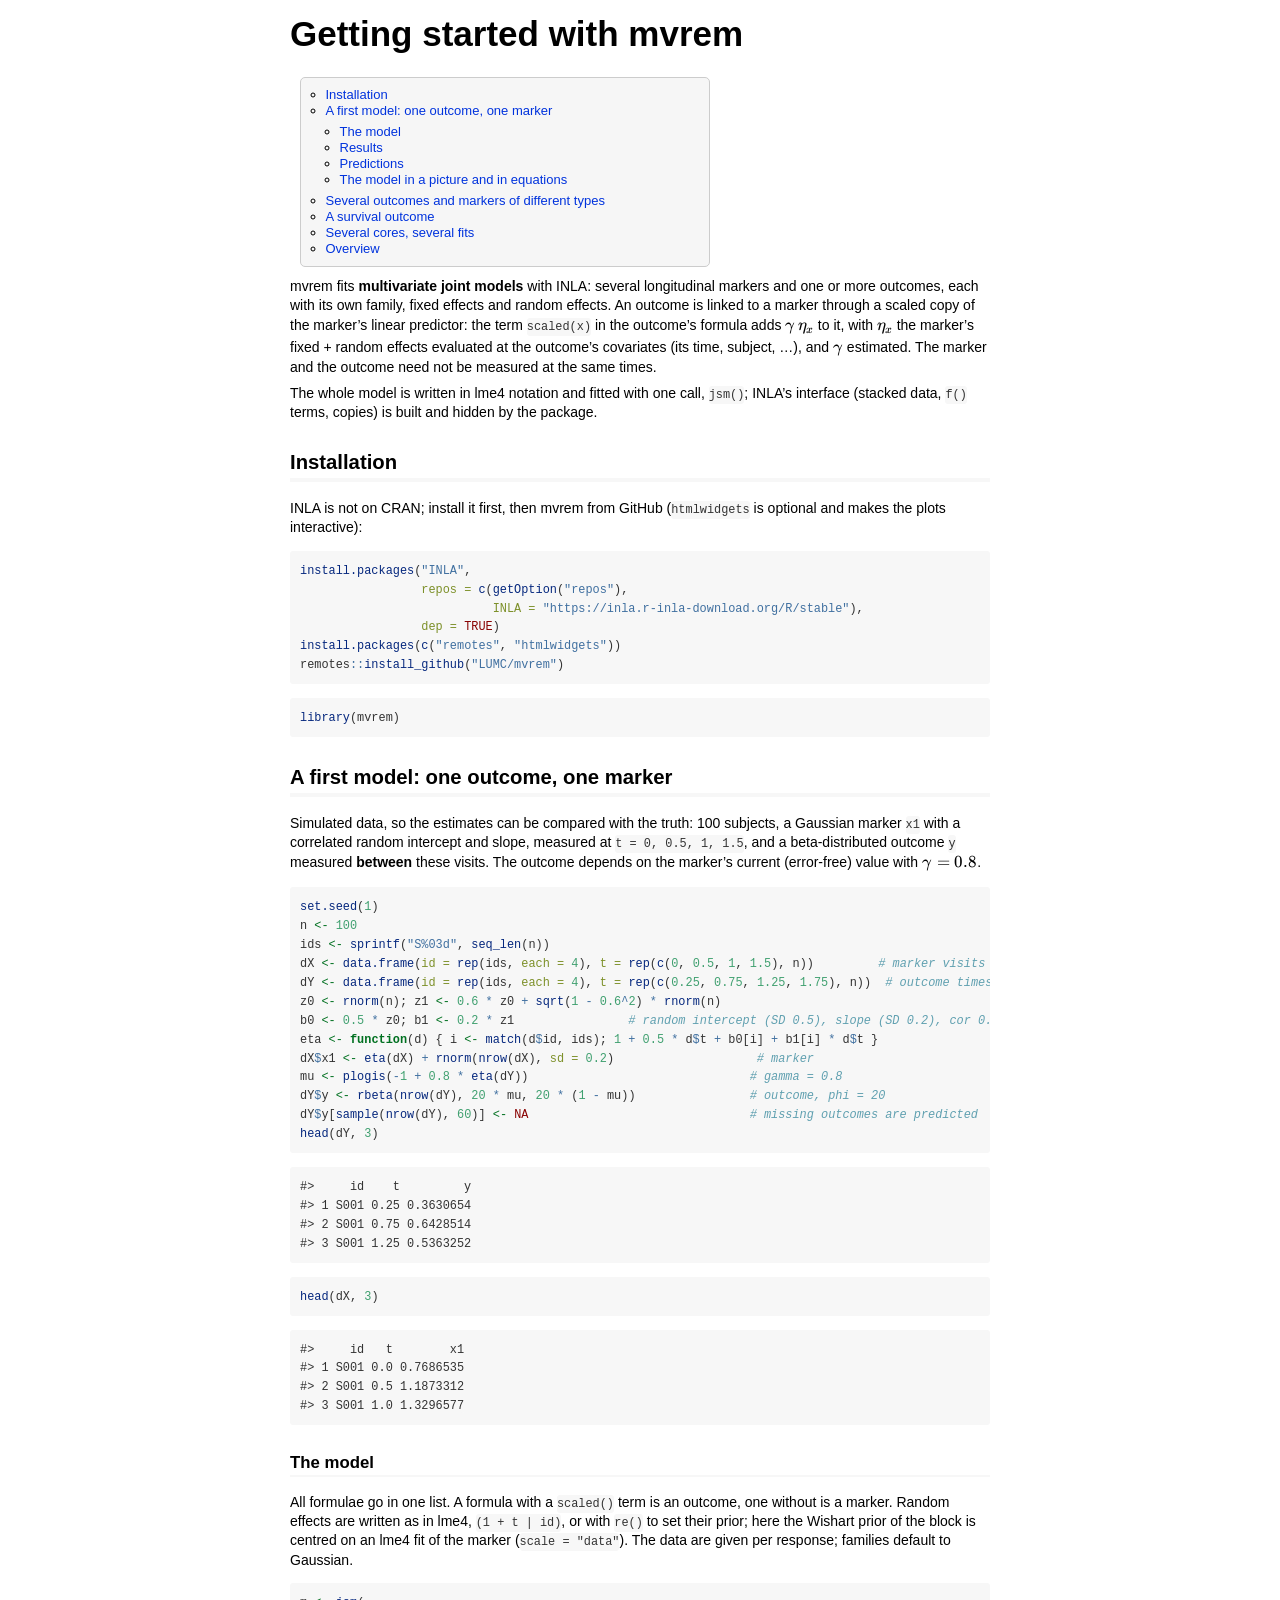
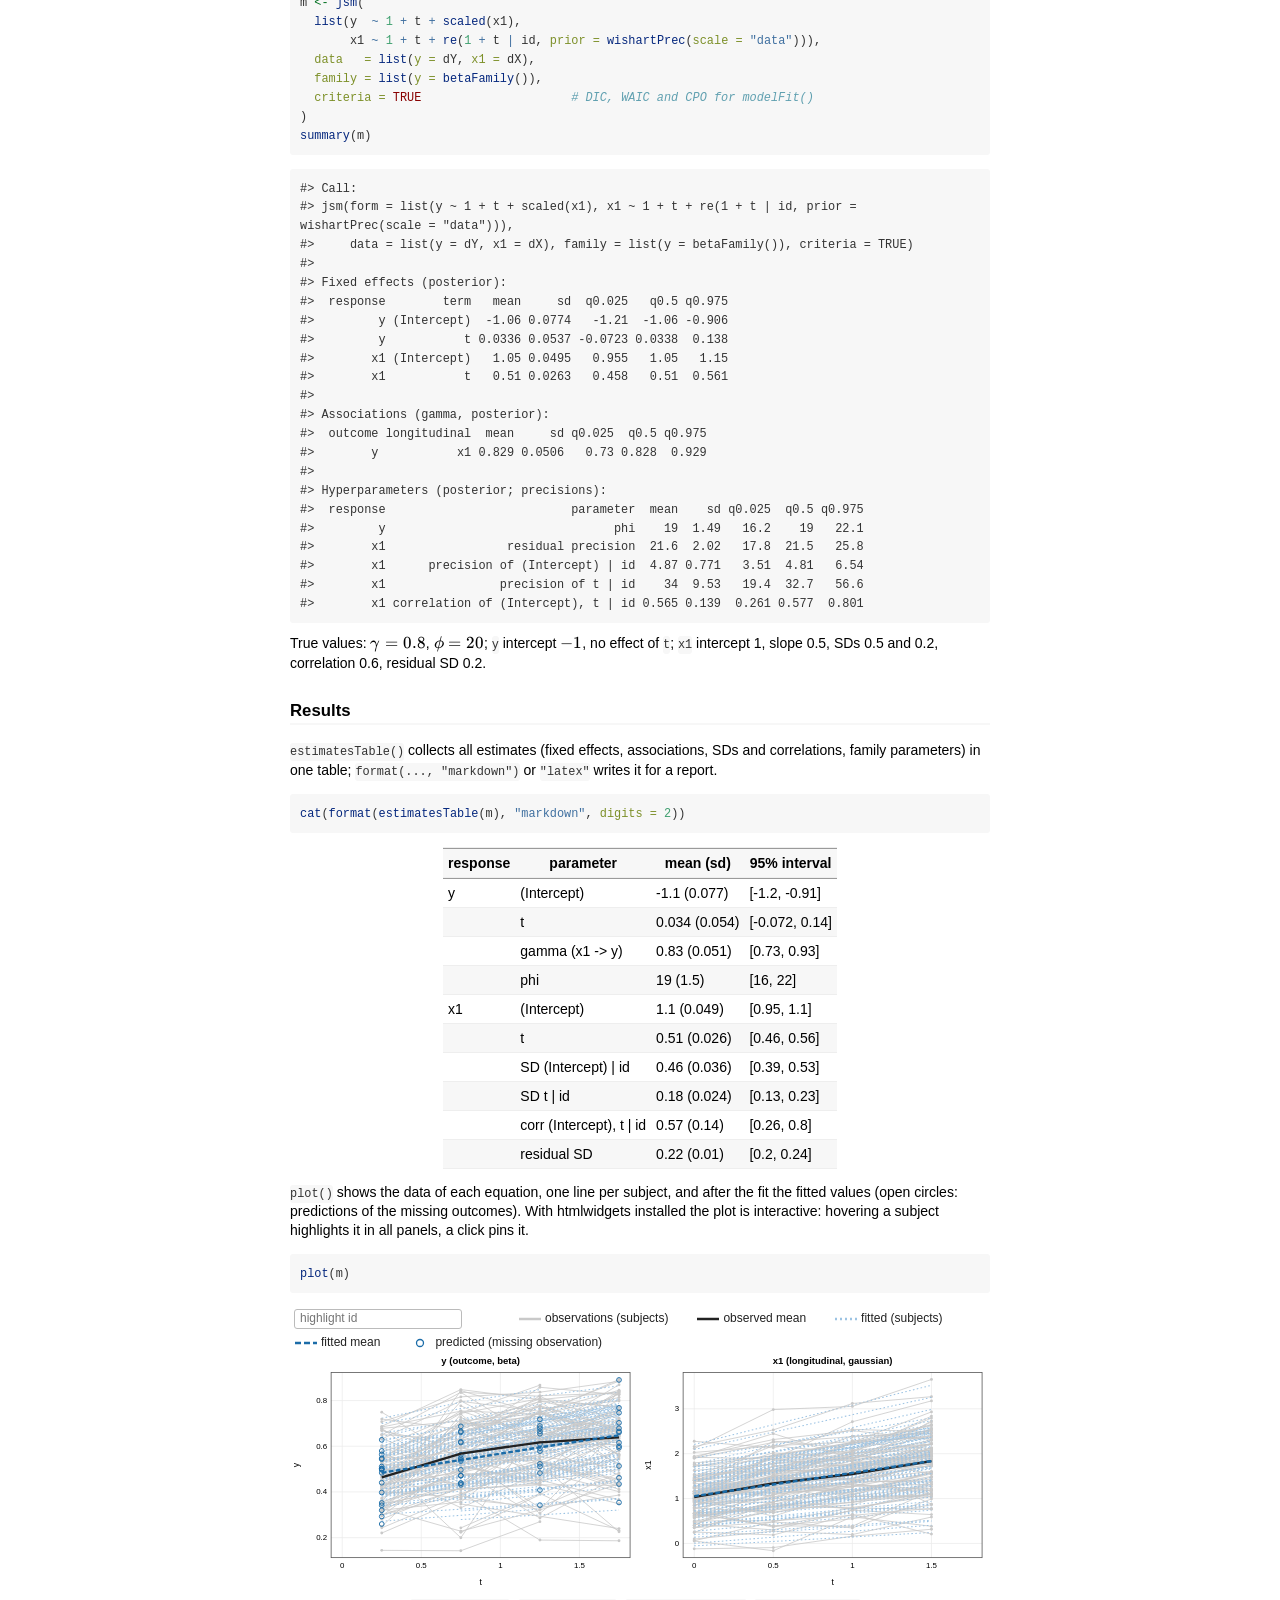
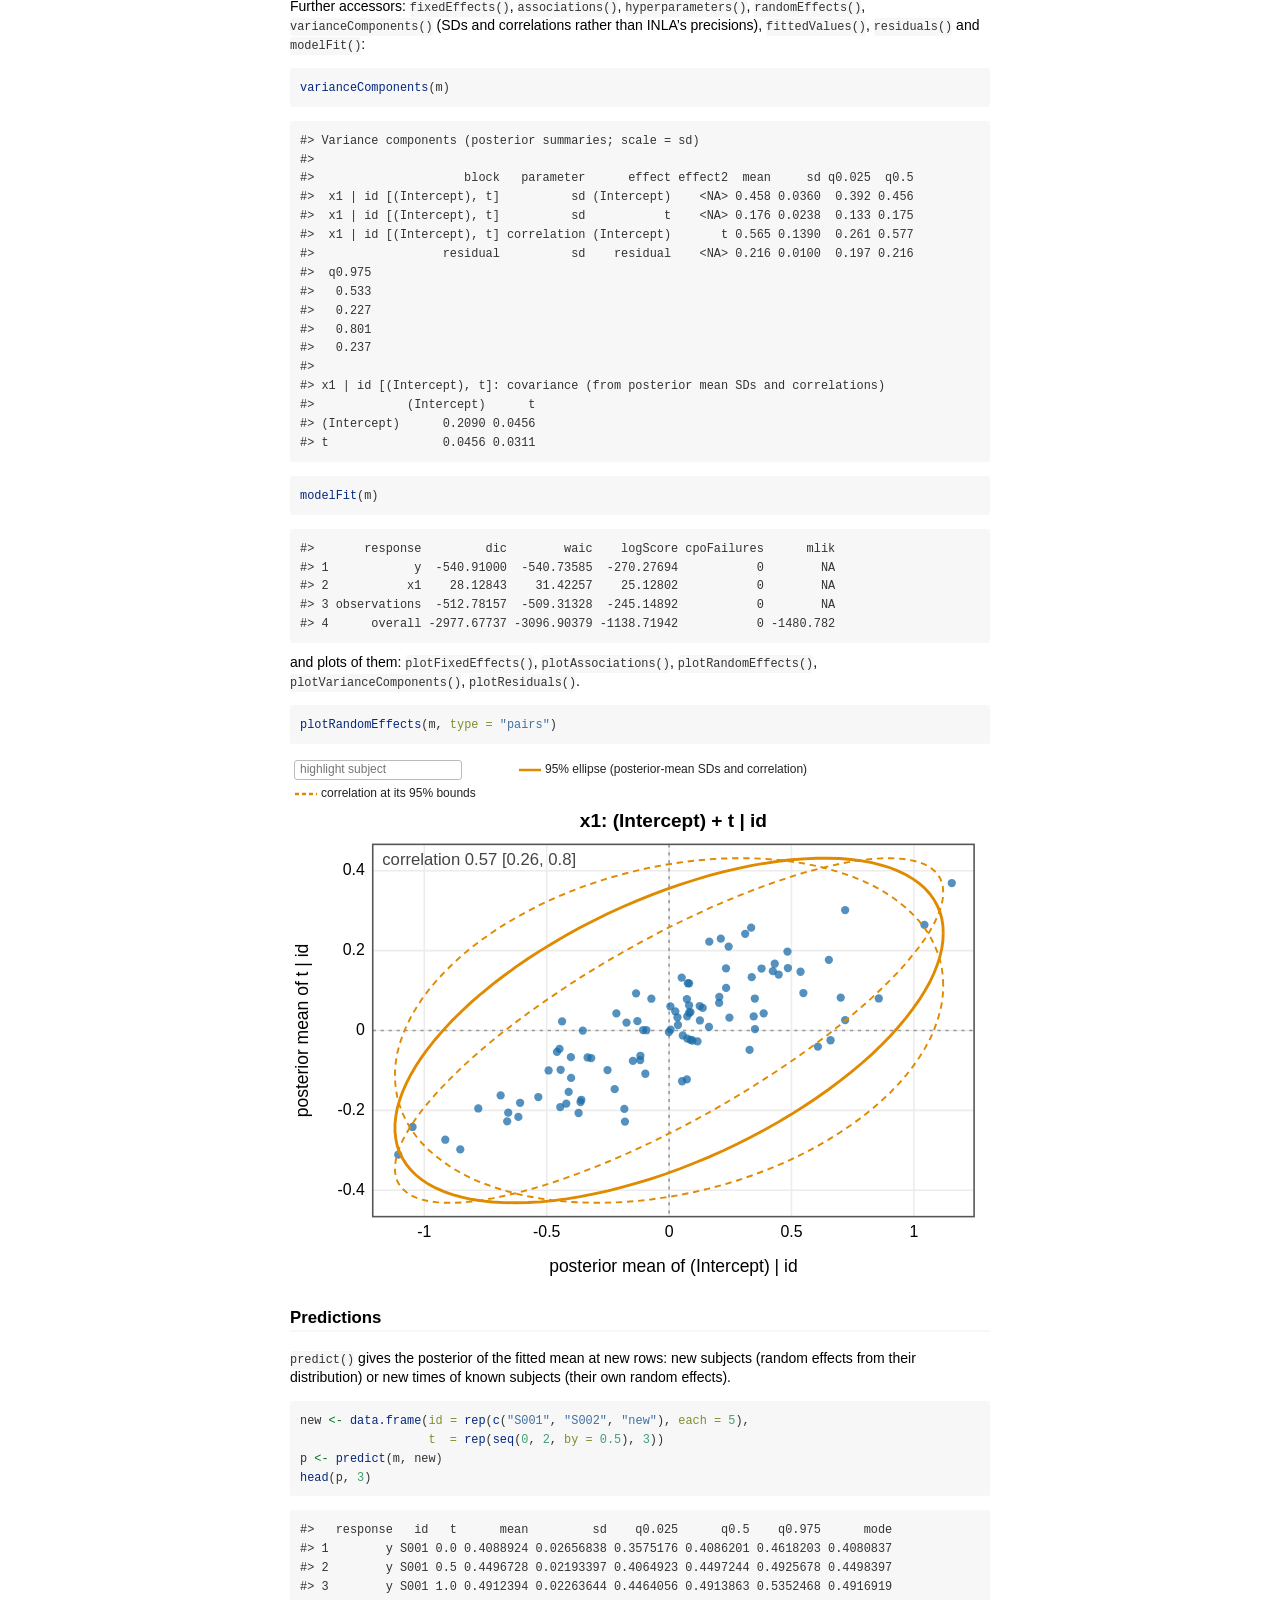
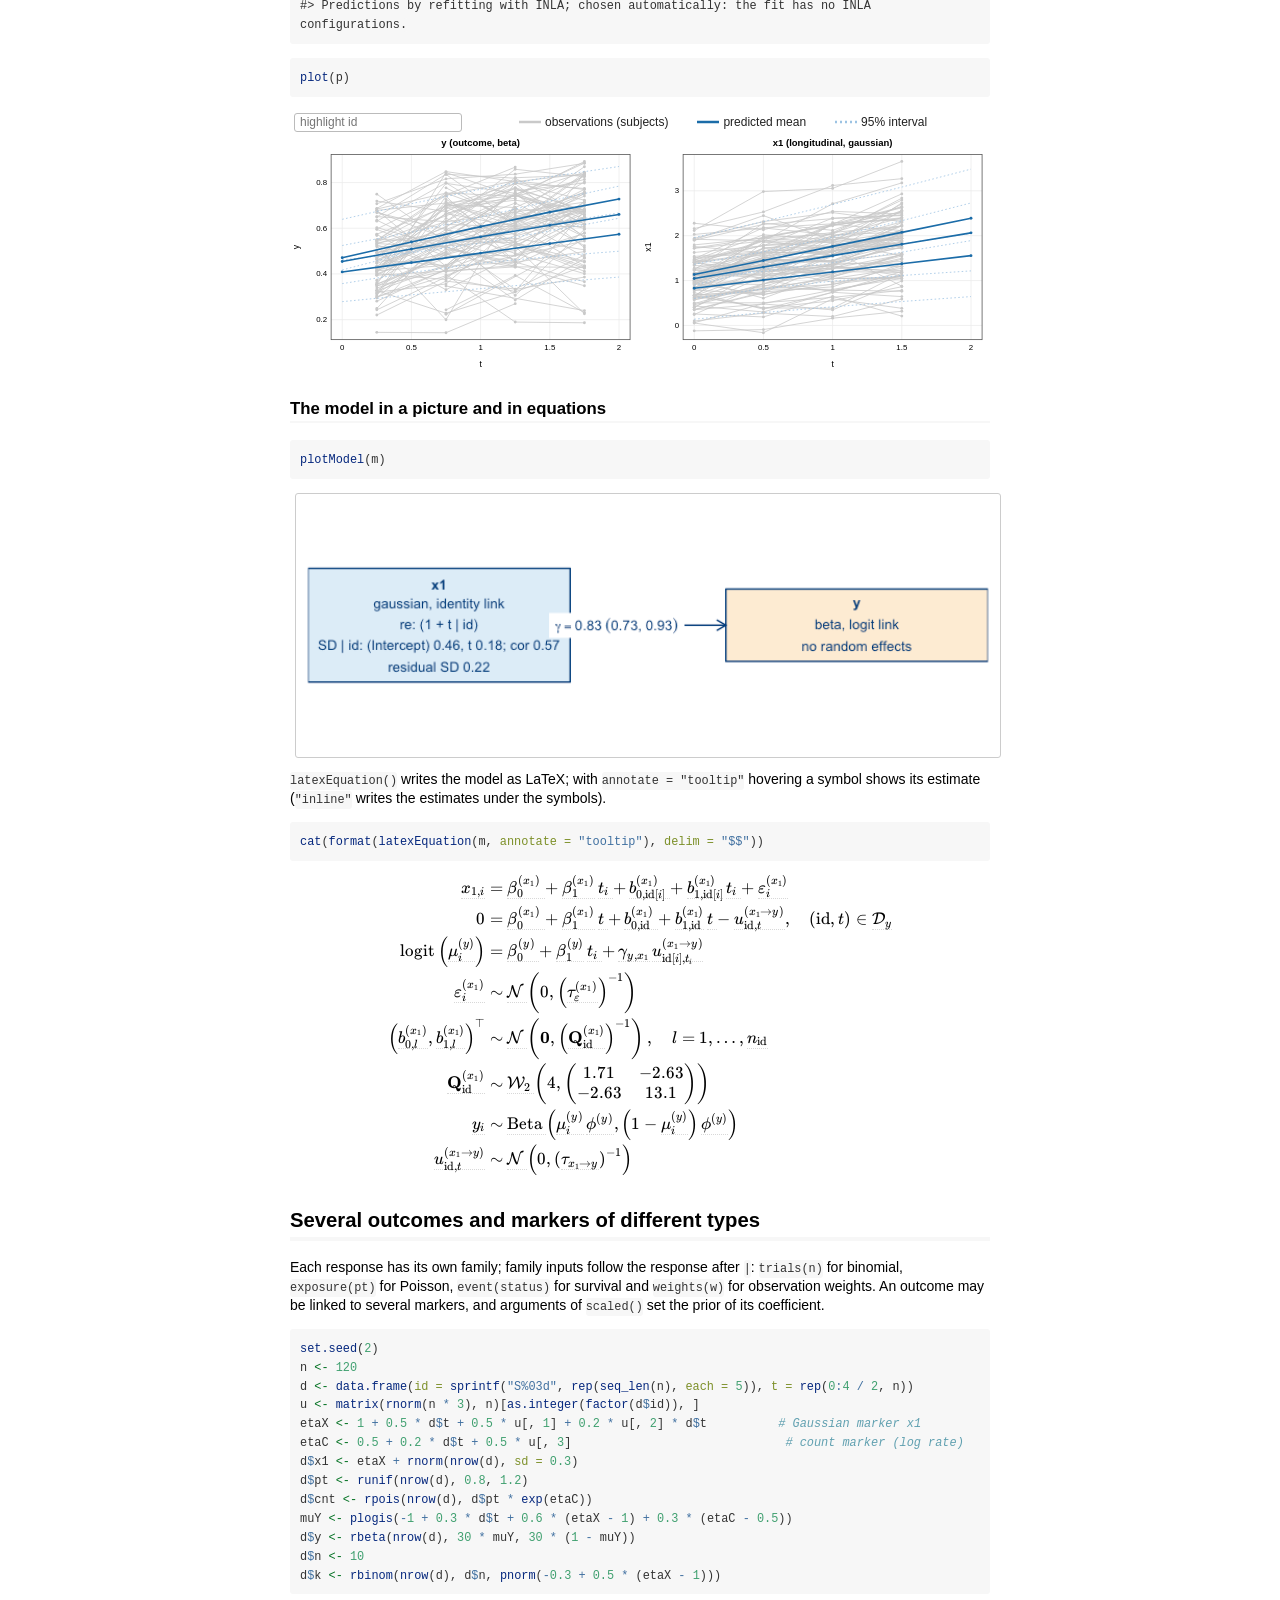
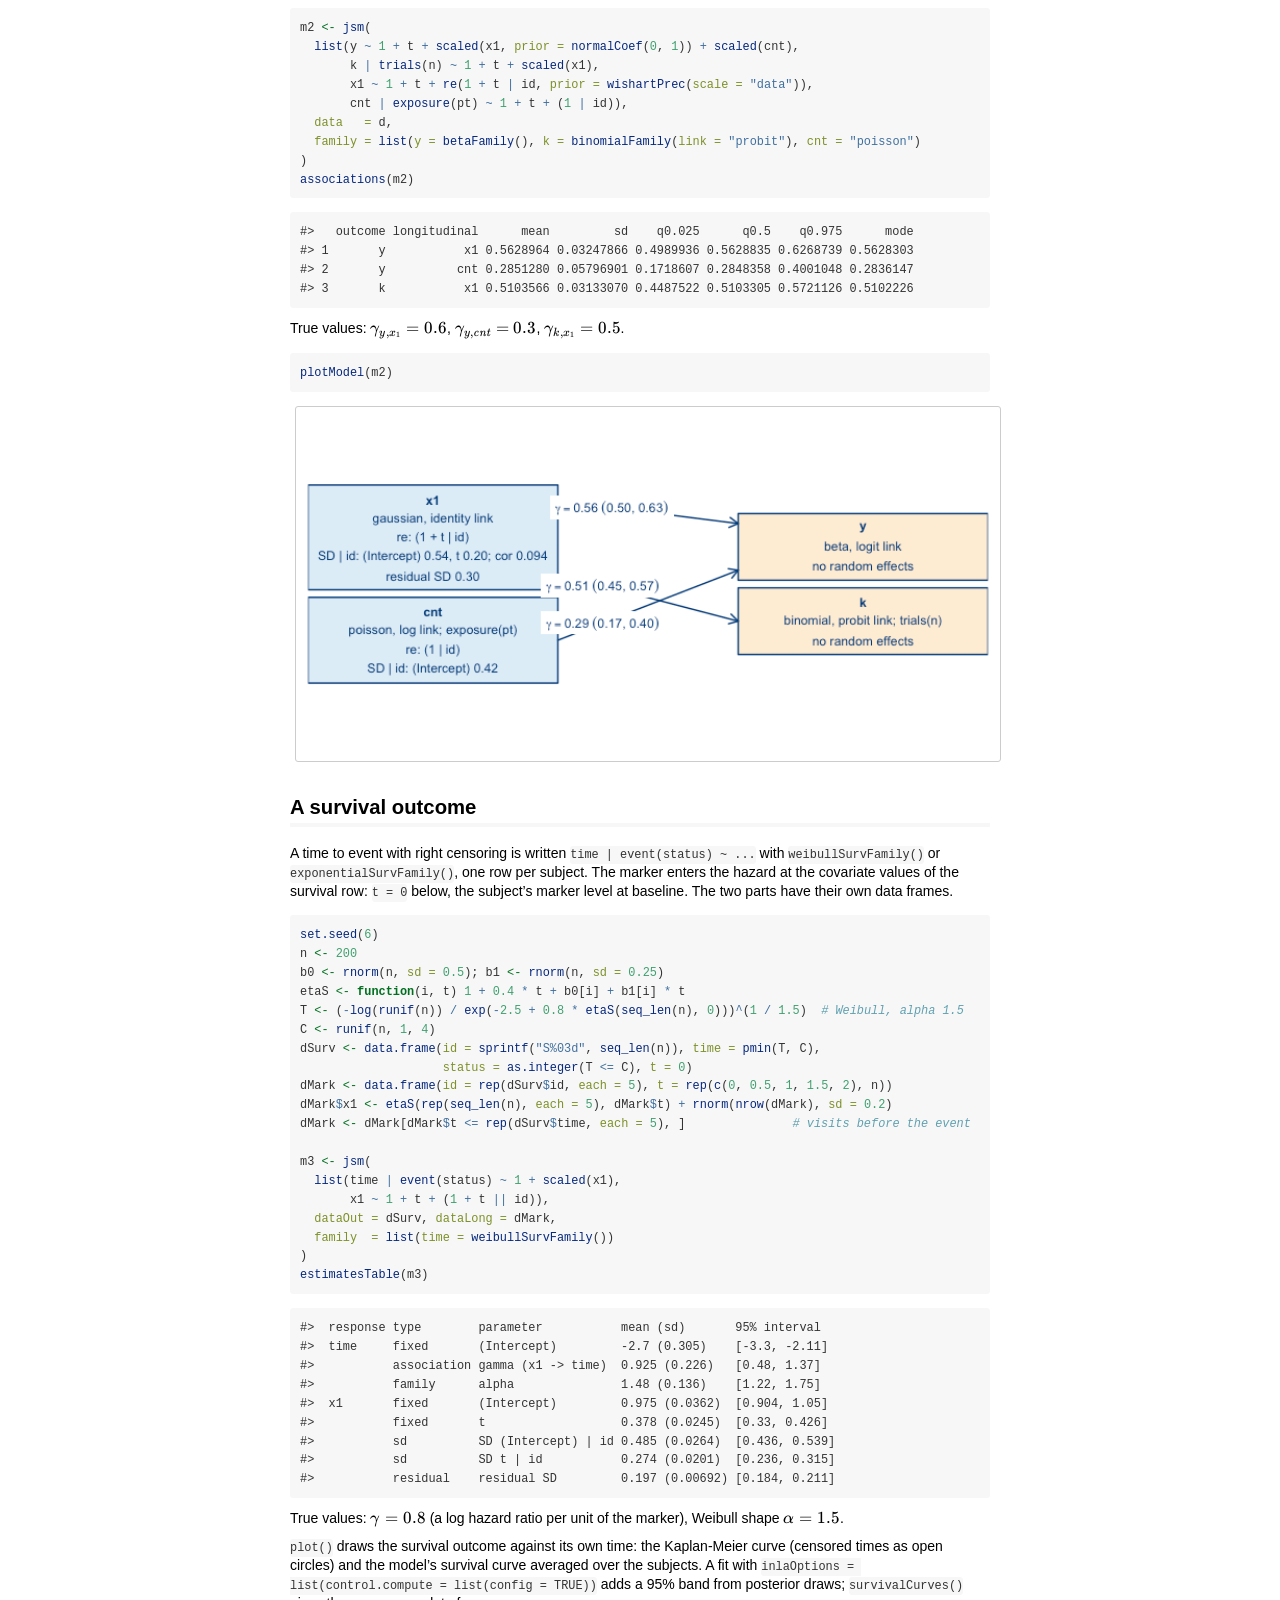
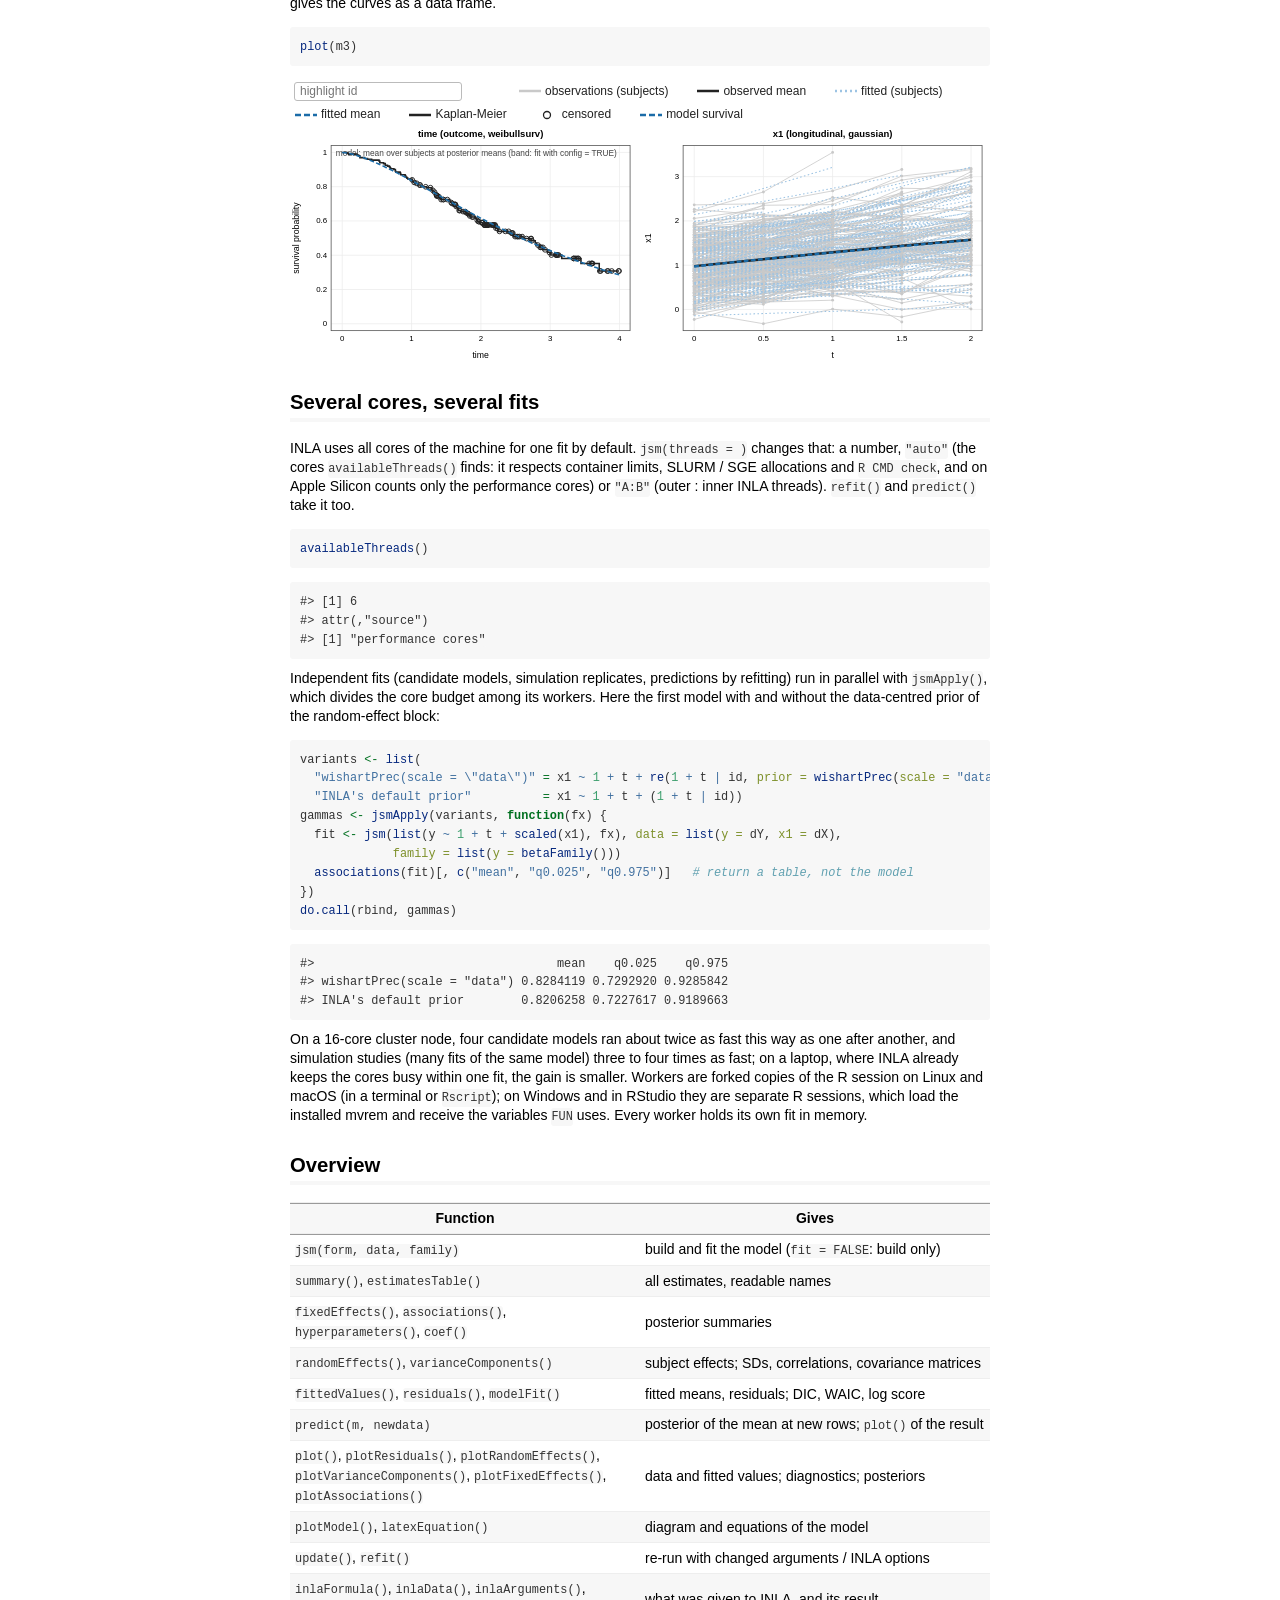
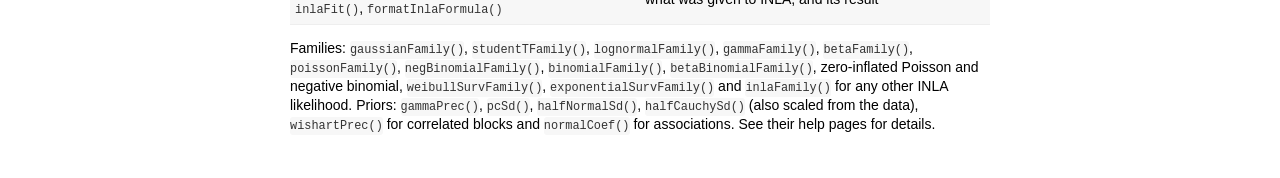
==== commit aee65df0: "Web page of mvrem 0.2.0" ====
--- a/index.html
+++ b/index.html
@@ -956,7 +956,7 @@
   var NS = "http://www.w3.org/2000/svg", W = 440, H = 300;
   // tooltip word per line kind ("S01 observed"); other kinds show the id only
   var KIND = { obs: "observed", fit: "fitted", res: "residual", pred: "predicted", predInt: "95% bound",
-               fitMissing: "predicted (missing observation)" };
+               fitMissing: "predicted (missing observation)", censored: "censored" };
   // default colours of elements without a `color` in the spec: the widget tones of plotColors
   // in R/plotUtils.R (subject lines, fitted lines, accent) and the interval lines
   var COL = { subject: "#c9c9c9", accentLight: "#9cc3e3", accent: "#1b6ca8", interval: "#9a9a9a" };
@@ -971,11 +971,24 @@
     ".mvp .lg{cursor:pointer;user-select:none;display:inline-flex;align-items:center;gap:3px;white-space:nowrap}",
     ".mvp .lg.off{opacity:.35;text-decoration:line-through}",
     ".mvp input{font:inherit;padding:1px 5px;width:14em;border:1px solid #bbb;border-radius:3px}",
+    // search box: a dropdown of the matches (subjects and, by a subject-level variable, groups)
+    ".mvp .sbox{position:relative;display:inline-block}",
+    ".mvp .sdd{position:absolute;left:0;top:100%;z-index:6;min-width:100%;max-height:18em;overflow-y:auto;",
+    "background:#fff;border:1px solid #bbb;border-radius:3px;box-shadow:0 2px 6px rgba(0,0,0,.15)}",
+    ".mvp .sdd div{padding:1px 6px;cursor:pointer;white-space:nowrap}",
+    ".mvp .sdd div.act{background:#e3eef8}",
+    ".mvp .sdd div.grp{font-weight:bold}",
+    ".mvp .sdd div.more{cursor:default;color:#777;font-style:italic}",
+    ".mvp .sdd small{color:#777;margin-left:6px}",
     ".mvp select{font:inherit;padding:0 2px;border:1px solid #bbb;border-radius:3px}",
     ".mvp .cby{display:inline-flex;align-items:center;gap:4px;white-space:nowrap}",
     ".mvp .clev{display:inline-flex;flex-wrap:wrap;gap:2px 10px}",
     ".mvp .clev span{display:inline-flex;align-items:center;gap:3px}",
     ".mvp .clev i{display:inline-block;width:9px;height:9px;border-radius:50%}",
+    ".mvp .clev span{cursor:pointer;user-select:none}",
+    ".mvp .clev span.off{opacity:.35;text-decoration:line-through}",
+    ".mvp .clev b{font-weight:normal;color:#555}",
+    ".mvp .clev svg{width:11px;height:11px;flex:none}",
     ".mvp .tip{position:absolute;pointer-events:none;background:rgba(30,30,30,.92);color:#fff;",
     "padding:3px 6px;border-radius:3px;white-space:pre;display:none;font-size:11px;z-index:5}",
     ".mvp g.el{cursor:pointer}",
@@ -983,8 +996,12 @@
     ".mvp circle.hit{fill:transparent;stroke:none;pointer-events:all}",
     ".mvp.dim g.el:not(.hl){opacity:.12}",
     // highlighted subject: a softer red for the lines, the full red for its observed points
-    ".mvp g.el.hl path.vis,.mvp g.el.hl line.vis{stroke:#efb8b0 !important;stroke-width:2 !important}",
-    ".mvp g.el.hl circle.vis{fill:#c0392b !important}",
+    ".mvp g.el.hl path.vis:not(.sym),.mvp g.el.hl line.vis{stroke:#efb8b0 !important;stroke-width:2 !important}",
+    ".mvp g.el.hl circle.vis,.mvp g.el.hl path.vis.sym{fill:#c0392b !important}",
+    // (faded series, `fade`, are fully opaque when highlighted)
+    ".mvp g.el.hl .vis{stroke-opacity:1 !important;fill-opacity:1 !important}",
+    // (shape symbols are filled paths: no line highlight on them)
+    ".mvp g.el.hl path.vis.sym{stroke:none !important}",
     // (weighted points, class wt, keep their size: their area shows the weight)
     ".mvp g.el.hl circle.vis:not(.wt){r:3}",
     // open circles (predictions of missing observations) stay open when highlighted
@@ -1014,6 +1031,41 @@
   }
 
   function arr(v) { return v === null || v === undefined ? [] : [].concat(v); }
+
+  // Point symbols of shapeBy (the names of plotShapes in R/plotUtils.R): SVG path data of a
+  // filled symbol of "radius" r at (x, y); "circle" is drawn as a <circle>.
+  function symbolPath(shape, x, y, r) {
+    function poly(pts, ang) {
+      var c = Math.cos(ang), s = Math.sin(ang);
+      return pts.map(function (p, i) {
+        return (i ? "L" : "M") + (x + p[0] * c - p[1] * s).toFixed(1) + "," + (y + p[0] * s + p[1] * c).toFixed(1);
+      }).join("") + "Z";
+    }
+    var a = 1.3 * r, w = 0.45 * r, q = 0.9 * r;
+    var plus = [[-w, -a], [w, -a], [w, -w], [a, -w], [a, w], [w, w], [w, a], [-w, a], [-w, w], [-a, w], [-a, -w], [-w, -w]];
+    switch (shape) {
+      case "square": return poly([[-q, -q], [q, -q], [q, q], [-q, q]], 0);
+      case "triangle": return poly([[0, -1.25 * r], [1.1 * r, 0.75 * r], [-1.1 * r, 0.75 * r]], 0);
+      case "diamond": return poly([[0, -a], [a, 0], [0, a], [-a, 0]], 0);
+      case "plus": return poly(plus, 0);
+      case "cross": return poly(plus, Math.PI / 4);
+      default: return null;
+    }
+  }
+  // A point of a series under colorBy / shapeBy: a circle (kept for the default shape) and,
+  // made when first needed, a symbol path; setPoint() shows one of them.
+  function setPoint(pt, shape, fill) {
+    var d = shape && shape !== "circle" ? symbolPath(shape, pt.x, pt.y, pt.r * 1.25) : null;
+    if (d) {
+      if (!pt.s) { pt.s = S("path", { "class": "vis sym" }); pt.c.parentNode.insertBefore(pt.s, pt.c); }
+      pt.s.setAttribute("d", d); pt.s.setAttribute("fill", fill);
+      pt.s.style.display = ""; pt.c.style.display = "none";
+    } else {
+      if (pt.s) pt.s.style.display = "none";
+      pt.c.style.display = "";
+      if (!pt.hollow) pt.c.setAttribute("fill", fill);
+    }
+  }
   function S(tag, attrs, parent) {
     var e = document.createElementNS(NS, tag);
     for (var k in attrs) if (attrs.hasOwnProperty(k)) e.setAttribute(k, attrs[k]);
@@ -1074,22 +1126,26 @@
     function sy(v) { var f = (v - yr[0]) / (yr[1] - yr[0]); return rev ? T + f * (B - T) : B - f * (B - T); }
     function ix(px) { return xr[0] + (px - L) / (R - L) * (xr[1] - xr[0]); }
 
-    // frame, grid, ticks, labels
-    ticks(xr[0], xr[1], 6).forEach(function (v) {
-      if (v < xr[0] || v > xr[1]) return;
-      S("line", { x1: sx(v), x2: sx(v), y1: T, y2: B, stroke: "#ececec" }, svg);
-      S("text", { x: sx(v), y: B + 13, "text-anchor": "middle", "font-size": 10 }, svg).textContent = fmt(v);
-    });
+    // frame, grid, ticks, labels: a grid line + label per tick inside the range of the axis
+    function axisTicks(r, n, horizontal) {
+      ticks(r[0], r[1], n).forEach(function (v) {
+        if (v < r[0] || v > r[1]) return;
+        if (horizontal) {
+          S("line", { x1: sx(v), x2: sx(v), y1: T, y2: B, stroke: "#ececec" }, svg);
+          S("text", { x: sx(v), y: B + 13, "text-anchor": "middle", "font-size": 10 }, svg).textContent = fmt(v);
+        } else {
+          S("line", { x1: L, x2: R, y1: sy(v), y2: sy(v), stroke: "#ececec" }, svg);
+          S("text", { x: L - 5, y: sy(v) + 3, "text-anchor": "end", "font-size": 10 }, svg).textContent = fmt(v);
+        }
+      });
+    }
+    axisTicks(xr, 6, true);
     if (ylabels) {
       ylabels.pos.forEach(function (v, i) {
         S("text", { x: L - 5, y: sy(v) + 3, "text-anchor": "end", "font-size": 10 }, svg).textContent = ylabels.text[i];
       });
     } else {
-      ticks(yr[0], yr[1], 5).forEach(function (v) {
-        if (v < yr[0] || v > yr[1]) return;
-        S("line", { x1: L, x2: R, y1: sy(v), y2: sy(v), stroke: "#ececec" }, svg);
-        S("text", { x: L - 5, y: sy(v) + 3, "text-anchor": "end", "font-size": 10 }, svg).textContent = fmt(v);
-      });
+      axisTicks(yr, 5, false);
     }
     if (p.vline !== undefined && p.vline >= xr[0] && p.vline <= xr[1])
       S("line", { x1: sx(p.vline), x2: sx(p.vline), y1: T, y2: B, stroke: "#999", "stroke-dasharray": "2 3" }, svg);
@@ -1109,6 +1165,8 @@
       for (var i = 0; i < xv.length; i++) d += (i ? "L" : "M") + sx(xv[i]).toFixed(1) + "," + sy(yv[i]).toFixed(1);
       return d;
     }
+    // an element group: `_id` / `_key` (the subject or curve id, linked across panels when
+    // ctx.linked), `_info` (tooltip data), `_svg` / `_ix` / `_panel` (for the hover position)
     function group(id, kind, extra) {
       var g = S("g", { "class": "el kind-" + kind }, plot);
       g._id = id; g._info = extra; g._svg = svg; g._ix = ix; g._panel = p;
@@ -1116,6 +1174,28 @@
       ctx.add(g._key, g);
       return g;
     }
+    // colorBy / shapeBy state of a group: `_cv` (values of the grouping variables per point),
+    // `_col` (own colour), `_pts` (its points: {c, x, y, r, hollow, s}), and the options
+    // `_fade` (opacity of a coloured line / points), `_tint` (hollow circles coloured too),
+    // `_line` (its path, recoloured when all points share one level)
+    function styled(g, cv, col, opts) {
+      g._cv = cv; g._col = col; g._pts = [];
+      opts = opts || {};
+      if (opts.fade !== undefined) g._fade = opts.fade;
+      if (opts.tint) g._tint = true;
+      if (opts.line) g._line = opts.line;
+    }
+    // a point of a group: the circle (hollow: open), registered for colorBy / shapeBy when the
+    // group has `_cv`
+    function addPoint(g, cx, cy, r, attrs, hollow) {
+      attrs.cx = cx; attrs.cy = cy; attrs.r = r;
+      var c = S("circle", attrs, g);
+      if (g._cv) g._pts.push(hollow ? { c: c, x: cx, y: cy, r: r, hollow: true } : { c: c, x: cx, y: cy, r: r });
+      return c;
+    }
+    // invisible hit areas: a circle around a point, a path along a line
+    function hitCircle(g, cx, cy, r) { S("circle", { cx: cx, cy: cy, r: r || 6, "class": "hit" }, g); }
+    function hitPath(g, d) { S("path", { d: d, "class": "hit" }, g); }
 
     // subject lines (observed / residual: solid with points; fitted: dotted). Only "fit" has
     // the fitted defaults; any other kind is drawn like observed values unless the line brings
@@ -1124,16 +1204,20 @@
       var xv = arr(l.x), yv = arr(l.y), obs = l.kind !== "fit";
       if (l.hollow) {                    // open circles, never joined (predicted missing observations)
         var gh = group(l.id, l.kind, { x: xv, y: yv, label: String(l.id) + " " + (KIND[l.kind] || ""), p: p });
+        // hidden by level; `tint`: also coloured by the level (censored times on survival curves)
+        if (l.cv) styled(gh, l.cv, l.color || COL.accent, { tint: l.tint });
         xv.forEach(function (v, i) {
-          S("circle", { cx: sx(v), cy: sy(yv[i]), r: 3, fill: "none", stroke: l.color || COL.accent,
-                        "stroke-width": 1.2, "class": "vis hollow" }, gh);
-          S("circle", { cx: sx(v), cy: sy(yv[i]), r: 6, "class": "hit" }, gh);
+          addPoint(gh, sx(v), sy(yv[i]), 3, { fill: "none", stroke: l.color || COL.accent, "stroke-width": 1.2,
+                                              "class": "vis hollow" }, true);
+          hitCircle(gh, sx(v), sy(yv[i]));
         });
         return;
       }
       var col = l.color || (obs ? COL.subject : COL.accentLight), dash = l.dash !== undefined ? l.dash : (obs ? "" : "2 3");
       var g = group(l.id, l.kind || "obs", { x: xv, y: yv, label: String(l.id) + " " + (KIND[l.kind] || ""), p: p });
-      if (l.cv) { g._cv = l.cv; g._col = col; g._pts = []; }    // colorBy: values per point
+      // colorBy: values per point (`fade`: opacity of the coloured line and points, e.g. the
+      // observations behind predictions)
+      if (l.cv) styled(g, l.cv, col, { fade: l.fade });
       if (p.connect !== false && xv.length > 1) {
         var attrs = { d: path(xv, yv), fill: "none", stroke: col, "stroke-width": l.width || (obs ? 1 : 1.3), "class": "vis" };
         if (dash) attrs["stroke-dasharray"] = dash;                  // fitted: dotted, observed: solid
@@ -1144,12 +1228,10 @@
         xv.forEach(function (v, i) {
           // `size`: radius factor per point (weights(): area proportional to the weight)
           var f = l.size ? +arr(l.size)[i] : 1;
-          var c = S("circle", { cx: sx(v), cy: sy(yv[i]), r: 1.8 * (isFinite(f) ? f : 1), fill: col,
-                                "class": l.size ? "vis wt" : "vis" }, g);
-          if (l.cv) g._pts.push(c);
+          addPoint(g, sx(v), sy(yv[i]), 1.8 * (isFinite(f) ? f : 1), { fill: col, "class": l.size ? "vis wt" : "vis" });
         });
-      if (xv.length > 1 && p.connect !== false) S("path", { d: path(xv, yv), "class": "hit" }, g);
-      else xv.forEach(function (v, i) { S("circle", { cx: sx(v), cy: sy(yv[i]), r: 6, "class": "hit" }, g); });
+      if (xv.length > 1 && p.connect !== false) hitPath(g, path(xv, yv));
+      else xv.forEach(function (v, i) { hitCircle(g, sx(v), sy(yv[i])); });
     });
 
     // intervals (caterpillar / forest)
@@ -1168,8 +1250,12 @@
       var pid = arr(pts.id), px = arr(pts.x), py = arr(pts.y), ptip = arr(pts.tip);
       pid.forEach(function (v, i) {
         var g = group(v, "pt", { tip: ptip[i] });
-        S("circle", { cx: sx(px[i]), cy: sy(py[i]), r: 2.6, fill: COL.accent, "fill-opacity": 0.75, "class": "vis" }, g);
-        S("circle", { cx: sx(px[i]), cy: sy(py[i]), r: 7, "class": "hit" }, g);
+        if (pts.cv) {                    // colorBy / shapeBy: the values of this point
+          var cv1 = {}; for (var vn in pts.cv) cv1[vn] = [arr(pts.cv[vn])[i]];
+          styled(g, cv1, COL.accent);
+        }
+        addPoint(g, sx(px[i]), sy(py[i]), 2.6, { fill: COL.accent, "fill-opacity": 0.75, "class": "vis" });
+        hitCircle(g, sx(px[i]), sy(py[i]), 7);
       });
     }
 
@@ -1181,8 +1267,11 @@
       if (c.dash) attrs["stroke-dasharray"] = c.dash;
       if (c.id !== undefined) {
         var g = group(c.id, c.kind || "curve", { x: xv, y: yv, label: c.label || String(c.id), p: p });
-        attrs["class"] = "vis"; S("path", attrs, g);
-        S("path", { d: attrs.d, "class": "hit" }, g);
+        attrs["class"] = "vis"; var cp = S("path", attrs, g);
+        hitPath(g, attrs.d);
+        // a curve of one level of a grouping variable (survival curves by level): coloured and
+        // hidden with that level by the colour dropdown, like the subject series
+        if (c.cv) styled(g, c.cv, attrs.stroke, { line: cp, fade: c.fade });
       } else {
         attrs["pointer-events"] = "none"; S("path", attrs, plot);
       }
@@ -1216,19 +1305,119 @@
     }
 
     // bar: search box + legend
-    var bar = H_("div", "bar", root), count = null;
+    var bar = H_("div", "bar", root), count = null, inp = null, closeSearch = null, searchHint = null;
     if (spec.search) {
-      var inp = H_("input", "", bar); inp.type = "search"; inp.placeholder = "highlight " + spec.search;
-      count = H_("span", "", bar);
-      inp.addEventListener("input", function () {
-        var q = inp.value.trim().toLowerCase(), n = 0;
-        match = {};
-        if (q) ids.forEach(function (k) {
-          var label = k.indexOf("|") >= 0 && !ctx.linked ? k.split("|").slice(1).join("|") : k;
-          if (label.toLowerCase().indexOf(q) >= 0) { match[k] = true; n++; }
+      // Typing highlights the subjects whose id contains the text, or whose value of a
+      // subject-level variable of colorBy / shapeBy (e.g. clinic) does; a dropdown lists them,
+      // the groups ("clinic = C01") first. Choosing an entry highlights exactly that subject or
+      // group (arrow keys + Enter, or a click); Esc closes the list.
+      var sbox = H_("span", "sbox", bar);
+      inp = H_("input", "", sbox); inp.type = "search"; inp.placeholder = "highlight " + spec.search;
+      var dd = H_("div", "sdd", sbox); dd.style.display = "none";
+      count = H_("span", "scount", bar);
+      var entries = [], active = -1, attrs = null, MAXITEMS = 30;
+      var labelOf = function (k) { return k.indexOf("|") >= 0 && !ctx.linked ? k.split("|").slice(1).join("|") : k; };
+      // values of the groupBy variables that are subject-level: constant within every subject
+      // (over all its series); a variable varying within some subject is not searched
+      var subjectAttrs = function () {
+        if (attrs) return attrs;
+        attrs = {};
+        var vars = spec.groupBy ? arr(spec.groupBy.vars) : [], varies = {};
+        ids.forEach(function (k) {
+          var a = {};
+          vars.forEach(function (v) {
+            var seen = {}, n = 0, last = null;
+            byId[k].forEach(function (g) {
+              if (!g._cv || g._cv[v] === undefined) return;
+              arr(g._cv[v]).forEach(function (x) {
+                if (x === null || x === undefined) return;
+                if (!seen[String(x)]) { seen[String(x)] = true; n++; last = String(x); }
+              });
+            });
+            if (n > 1 || last === labelOf(k)) varies[v] = true;   // (or the subject id itself)
+            else if (n === 1) a[v] = last;
+          });
+          attrs[k] = a;
         });
-        count.textContent = q ? n + " match" + (n === 1 ? "" : "es") : "";
+        ids.forEach(function (k) { for (var v in varies) delete attrs[k][v]; });
+        return attrs;
+      };
+      var setMatch = function (keys) {
+        match = {}; keys.forEach(function (k) { match[k] = true; });
+        count.textContent = inp.value.trim() ? keys.length + " match" + (keys.length === 1 ? "" : "es") : "";
         refresh();
+      };
+      var mark = function (i) {
+        active = i;
+        [].forEach.call(dd.children, function (c, j) { c.classList.toggle("act", j === i); });
+      };
+      var choose = function (en) {
+        inp.value = en.text; dd.style.display = "none"; active = -1;
+        setMatch(en.keys);
+      };
+      var item = function (en, i) {
+        var it = H_("div", en.grp ? "grp" : "", dd, en.label);
+        if (en.note) H_("small", "", it, en.note);
+        var pick = function (e) { if (e && e.preventDefault) e.preventDefault(); choose(en); };
+        it.addEventListener("mousedown", pick);
+        it.addEventListener("click", pick);
+        it.addEventListener("mousemove", function () { mark(i); });
+      };
+      var update = function () {
+        var q = inp.value.trim().toLowerCase(), A = subjectAttrs(), groups = {}, subj = [];
+        entries = [];
+        if (q) {
+          ids.forEach(function (k) {
+            var hit = labelOf(k).toLowerCase().indexOf(q) >= 0;
+            for (var v in A[k]) {
+              if (String(A[k][v]).toLowerCase().indexOf(q) < 0) continue;
+              hit = true;
+              var gk = v + "\u0000" + A[k][v];
+              (groups[gk] = groups[gk] || { v: v, lv: A[k][v], keys: [] }).keys.push(k);
+            }
+            if (hit) subj.push(k);
+          });
+          for (var gk in groups) {
+            var gr = groups[gk];
+            entries.push({ grp: true, label: gr.v + " = " + gr.lv, text: gr.lv, keys: gr.keys,
+                           note: gr.keys.length + " subject" + (gr.keys.length === 1 ? "" : "s") });
+          }
+          subj.forEach(function (k) {
+            var note = [];
+            for (var v in A[k]) note.push(v + " " + A[k][v]);
+            entries.push({ label: labelOf(k), text: labelOf(k), keys: [k], note: note.join(", ") });
+          });
+        }
+        setMatch(subj);
+        dd.innerHTML = ""; active = -1;
+        var shown = entries.slice(0, MAXITEMS);
+        shown.forEach(item);
+        if (entries.length > shown.length) H_("div", "more", dd, "... " + (entries.length - shown.length) + " more");
+        entries = shown;
+        dd.style.display = entries.length ? "" : "none";
+      };
+      // the placeholder names the subject-level variables that can be searched too
+      searchHint = function () {
+        var A = subjectAttrs(), vs = [];
+        ids.forEach(function (k) { for (var v in A[k]) if (vs.indexOf(v) < 0) vs.push(v); });
+        if (vs.length) inp.placeholder = "highlight " + spec.search + " or " + vs.join(", ");
+      };
+      closeSearch = function () { dd.style.display = "none"; active = -1; };
+      inp.addEventListener("input", update);
+      inp.addEventListener("focus", function () { if (inp.value.trim()) update(); });
+      inp.addEventListener("blur", closeSearch);
+      inp.addEventListener("keydown", function (e) {
+        if (dd.style.display === "none" || !entries.length) return;
+        if (e.key === "ArrowDown" || e.key === "ArrowUp") {
+          if (e.preventDefault) e.preventDefault();
+          var n = entries.length;
+          mark(e.key === "ArrowDown" ? (active + 1) % n : (active - 1 + n) % n);
+        } else if (e.key === "Enter") {
+          choose(entries[active >= 0 ? active : 0]);
+        } else if (e.key === "Escape") {
+          closeSearch();
+          if (e.stopPropagation) e.stopPropagation();
+        }
       });
     }
     arr(spec.legend).forEach(function (e) {
@@ -1247,47 +1436,95 @@
       });
     });
 
-    // colorBy: dropdown "color: gray / <variable>" and the levels of the chosen variable
-    var cb = spec.colorBy, colorTo = null;
-    if (cb && arr(cb.vars).length) {
-      var box = H_("span", "cby", bar);
-      H_("span", "", box, "color:");
-      var sel = H_("select", "", box), levBox = H_("span", "clev", bar);
-      [""].concat(arr(cb.vars)).forEach(function (v) {
-        var o = H_("option", "", sel, v === "" ? "gray (default)" : v); o.value = v;
-      });
-      var pal = arr(cb.palette);
-      var colorFor = function (v, x) {
-        var k = arr(cb.levels[v]).map(String).indexOf(String(x));
-        return k < 0 || x === null || x === undefined ? null : pal[k % pal.length];
+    // colorBy / shapeBy (groupSpec() in R): two dropdowns, "color: gray / <variable>" and
+    // "shape: circle / <variable>", each followed by the legend of the chosen variable's levels.
+    // A click on a level hides that subset: the points of the level and, when all points of a
+    // series (a subject's line, prediction, ...) are hidden, the whole series; a second click
+    // shows it again. Choosing another variable shows everything again.
+    var gb = spec.groupBy, styleTo = null;
+    if (gb && arr(gb.vars).length) {
+      var pal = arr(gb.palette), shapes = arr(gb.shapes);
+      var st = { color: "", shape: "", offC: {}, offS: {} };
+      var levIx = function (v, x) {
+        return x === null || x === undefined ? -1 : arr(gb.levels[v]).map(String).indexOf(String(x));
       };
-      colorTo = function (v) {
-        sel.value = v || "";
-        levBox.innerHTML = "";
-        if (v) arr(cb.levels[v]).forEach(function (lv) {
-          var it = H_("span", "", levBox); var dot = H_("i", "", it); dot.style.background = colorFor(v, lv);
-          it.appendChild(document.createTextNode(String(lv)));
-        });
+      var colorFor = function (v, x) { var k = levIx(v, x); return k < 0 ? null : pal[k % pal.length]; };
+      var shapeFor = function (v, x) { var k = levIx(v, x); return k < 0 ? "circle" : shapes[k % shapes.length]; };
+      // the node of a point that is currently shown: its symbol (shapeBy) if displayed, else its circle
+      var visibleNode = function (pt) { return pt.s && pt.s.style.display !== "none" ? pt.s : pt.c; };
+      var apply = function () {
         for (var k in byId) byId[k].forEach(function (g) {
           if (!g._cv) return;
-          // colours from the values (lines without points, e.g. prediction bounds, too)
-          var vals = v && g._cv[v] !== undefined ? arr(g._cv[v]) : null;
-          var cols = vals ? vals.map(function (x) { return colorFor(v, x); }) : [];
-          g._pts.forEach(function (c, i) { c.setAttribute("fill", cols[i] || g._col); });
+          var cv = st.color && g._cv[st.color] !== undefined ? arr(g._cv[st.color]) : null;
+          var sv = st.shape && g._cv[st.shape] !== undefined ? arr(g._cv[st.shape]) : null;
+          var n = (cv || sv || []).length, hidden = 0;
+          var off = function (i) {
+            return (cv && st.offC[String(cv[i])]) || (sv && st.offS[String(sv[i])]) ? true : false;
+          };
+          var cols = cv ? cv.map(function (x) { return colorFor(st.color, x); }) : [];
+          g._pts.forEach(function (pt, i) {
+            if (pt.hollow) {                                   // stays an open circle
+              pt.c.style.display = off(i) ? "none" : "";
+              if (g._tint) pt.c.setAttribute("stroke", cols[i] || g._col);
+              return;
+            }
+            setPoint(pt, sv ? shapeFor(st.shape, sv[i]) : "circle", cols[i] || g._col);
+            var o = off(i);
+            if (g._fade !== undefined) visibleNode(pt).setAttribute("fill-opacity", cv ? g._fade : 1);
+            visibleNode(pt).style.display = o ? "none" : "";
+            if (o && pt.s) pt.c.style.display = "none";
+          });
+          for (var i = 0; i < n; i++) if (off(i)) hidden++;
+          g.style.display = n && hidden === n ? "none" : "";     // the whole series when all is hidden
           if (g._line) {
-            var one = vals && cols.length && cols.every(function (c) { return c && c === cols[0]; });
+            var one = cv && cols.length && cols.every(function (c) { return c && c === cols[0]; });
             g._line.setAttribute("stroke", one ? cols[0] : g._col);
-            g._line.setAttribute("stroke-opacity", one ? 0.7 : 1);
+            g._line.setAttribute("stroke-opacity", one ? (g._fade !== undefined ? g._fade : 0.7) : 1);
           }
         });
       };
-      sel.addEventListener("change", function () { colorTo(sel.value); });
+      var swatch = function (box, which, v, lv) {
+        if (which === "color") { var dot = H_("i", "", box); dot.style.background = colorFor(v, lv); return; }
+        var sw = S("svg", { viewBox: "0 0 12 12" }, box), shp = shapeFor(v, lv), d = symbolPath(shp, 6, 6, 3.6);
+        if (d) S("path", { d: d, fill: "#555" }, sw); else S("circle", { cx: 6, cy: 6, r: 4, fill: "#555" }, sw);
+      };
+      var control = function (which, vars, none) {
+        var box = H_("span", "cby", bar);
+        H_("span", "", box, which + ":");
+        var sel = H_("select", "", box), levBox = H_("span", "clev", bar);
+        [""].concat(vars).forEach(function (v) { var o = H_("option", "", sel, v === "" ? none : v); o.value = v; });
+        var choose = function (v) {
+          sel.value = v || ""; st[which] = v || "";
+          var offs = which === "color" ? (st.offC = {}) : (st.offS = {});
+          levBox.innerHTML = "";
+          if (v) arr(gb.levels[v]).forEach(function (lv) {
+            var it = H_("span", "", levBox); swatch(it, which, v, lv);
+            it.appendChild(document.createTextNode(String(lv)));
+            it.title = "click: hide / show " + v + " = " + lv;
+            it.addEventListener("click", function () {
+              var o = !offs[String(lv)];
+              if (o) offs[String(lv)] = true; else delete offs[String(lv)];
+              it.classList.toggle("off", o); apply();
+            });
+          });
+          apply();
+        };
+        sel.addEventListener("change", function () { choose(sel.value); });
+        return choose;
+      };
+      var chooseColor = control("color", arr(gb.vars), "gray (default)");
+      var chooseShape = arr(gb.shapeVars).length ? control("shape", arr(gb.shapeVars), "circle (default)") : null;
+      styleTo = function () {
+        if (typeof gb.color === "string" && gb.color) chooseColor(gb.color);
+        if (chooseShape && typeof gb.shape === "string" && gb.shape) chooseShape(gb.shape);
+      };
     }
 
     var grid = H_("div", "grid", root);
     grid.style.gridTemplateColumns = "repeat(" + (spec.ncol || 1) + ",minmax(0,1fr))";
     arr(spec.panels).forEach(function (p, i) { grid.appendChild(drawPanel(p, i, ctx)); });
-    if (colorTo && typeof cb.selected === "string" && cb.selected) colorTo(cb.selected);
+    if (styleTo) styleTo();
+    if (searchHint) searchHint();
 
     var tip = H_("div", "tip", root);
     // tooltip: the panel title first, then the element and its values
@@ -1333,7 +1570,11 @@
       if (!target(e)) { pinned = {}; refresh(); }
     });
     document.addEventListener("keydown", function (e) {
-      if (e.key === "Escape" && document.body.contains(root)) { pinned = {}; match = {}; if (inp) inp.value = ""; if (count) count.textContent = ""; refresh(); }
+      if (e.key === "Escape" && document.body.contains(root)) {
+        pinned = {}; match = {}; if (inp) inp.value = ""; if (count) count.textContent = "";
+        if (closeSearch) closeSearch();
+        refresh();
+      }
     });
   }
 
@@ -1737,6 +1978,7 @@
 </ul></li>
 <li><a href="#several-outcomes-and-markers-of-different-types" id="toc-several-outcomes-and-markers-of-different-types">Several outcomes and markers of different types</a></li>
 <li><a href="#a-survival-outcome" id="toc-a-survival-outcome">A survival outcome</a></li>
+<li><a href="#several-cores-several-fits" id="toc-several-cores-several-fits">Several cores, several fits</a></li>
 <li><a href="#overview" id="toc-overview">Overview</a></li>
 </ul>
 </div>
@@ -1796,8 +2038,8 @@
 #&gt; 
 #&gt; Fixed effects (posterior):
 #&gt;  response        term   mean     sd  q0.025   q0.5 q0.975
-#&gt;         y (Intercept)  -1.06 0.0773   -1.21  -1.06 -0.906
-#&gt;         y           t 0.0337 0.0537 -0.0722 0.0339  0.138
+#&gt;         y (Intercept)  -1.06 0.0774   -1.21  -1.06 -0.906
+#&gt;         y           t 0.0336 0.0537 -0.0723 0.0338  0.138
 #&gt;        x1 (Intercept)   1.05 0.0495   0.955   1.05   1.15
 #&gt;        x1           t   0.51 0.0263   0.458   0.51  0.561
 #&gt; 
@@ -1808,9 +2050,9 @@
 #&gt; Hyperparameters (posterior; precisions):
 #&gt;  response                          parameter  mean    sd q0.025  q0.5 q0.975
 #&gt;         y                                phi    19  1.49   16.2    19   22.1
-#&gt;        x1                 residual precision  21.6  2.01   17.8  21.5   25.8
+#&gt;        x1                 residual precision  21.6  2.02   17.8  21.5   25.8
 #&gt;        x1      precision of (Intercept) | id  4.87 0.771   3.51  4.81   6.54
-#&gt;        x1                precision of t | id    34  9.52   19.3  32.7   56.5
+#&gt;        x1                precision of t | id    34  9.53   19.4  32.7   56.6
 #&gt;        x1 correlation of (Intercept), t | id 0.565 0.139  0.261 0.577  0.801</code></pre>
 <p>True values: <span class="math inline">\gamma = 0.8</span>, <span class="math inline">\phi = 20</span>; <code>y</code> intercept <span class="math inline">-1</span>, no effect of <code>t</code>; <code>x1</code> intercept 1, slope 0.5, SDs 0.5 and 0.2, correlation 0.6, residual SD 0.2.</p>
 </div>
@@ -1893,7 +2135,7 @@
 <p><code>plot()</code> shows the data of each equation, one line per subject, and after the fit the fitted values (open circles: predictions of the missing outcomes). With htmlwidgets installed the plot is interactive: hovering a subject highlights it in all panels, a click pins it.</p>
 <div class="sourceCode" id="cb10"><pre class="sourceCode r"><code class="sourceCode r"><span id="cb10-1"><a href="#cb10-1" tabindex="-1"></a><span class="fu">plot</span>(m)</span></code></pre></div>
 <div class="mvremPlot html-widget html-fill-item" id="htmlwidget-e44ccb518b185fcb6876" style="width:100%;height:500px;"></div>
-<script type="application/json" data-for="htmlwidget-e44ccb518b185fcb6876">{"x":{"panels":[{"title":"y  (outcome, beta)","xlab":"t","ylab":"y","xlim":[0,1.75],"ylim":[0.14252,0.89241],"connect":true,"lines":[{"id":"S001","kind":"obs","x":[0.25,0.75,1.25,1.75],"y":[0.36307,0.64285,0.53633,0.4324]},{"id":"S001","kind":"fit","x":[0.25,0.75,1.25,1.75],"y":[0.42918,0.47047,0.51215,0.55354]},{"id":"S002","kind":"obs","x":[0.25,0.75,1.25,1.75],"y":[0.47756,0.6902,0.77776,0.6754]},{"id":"S002","kind":"fit","x":[0.25,0.75,1.25,1.75],"y":[0.50528,0.57372,0.63935,0.69987]},{"id":"S003","kind":"obs","x":[0.25,0.75,1.25,1.75],"y":[0.6783,0.43353,0.45108,0.49769]},{"id":"S003","kind":"fit","x":[0.25,0.75,1.25,1.75],"y":[0.3881,0.42466,0.46218,0.50009]},{"id":"S004","kind":"obs","x":[0.25,0.75,1.25,1.75],"y":[0.68707,0.84807,0.80419,0.8376400000000001]},{"id":"S004","kind":"fit","x":[0.25,0.75,1.25,1.75],"y":[0.64223,0.71844,0.78366,0.83694]},{"id":"S005","kind":"obs","x":[0.25,0.75,1.25,1.75],"y":[0.53601,0.57895,0.62207,0.8339299999999999]},{"id":"S005","kind":"fit","x":[0.25,0.75,1.25,1.75],"y":[0.49,0.55158,0.61156,0.66815]},{"id":"S006","kind":"obs","x":[0.25,0.75,1.75],"y":[0.49295,0.33076,0.6359399999999999]},{"id":"S006","kind":"fit","x":[0.25,0.75,1.75],"y":[0.39494,0.45246,0.56982]},{"id":"S007","kind":"obs","x":[0.25,0.75,1.25,1.75],"y":[0.57251,0.41021,0.79769,0.7740899999999999]},{"id":"S007","kind":"fit","x":[0.25,0.75,1.25,1.75],"y":[0.52796,0.59092,0.65101,0.7063700000000001]},{"id":"S008","kind":"obs","x":[0.25,0.75,1.25,1.75],"y":[0.65095,0.62843,0.85798,0.8254]},{"id":"S008","kind":"fit","x":[0.25,0.75,1.25,1.75],"y":[0.55513,0.61389,0.66942,0.72031]},{"id":"S009","kind":"obs","x":[0.25,0.75,1.75],"y":[0.44657,0.54142,0.64395]},{"id":"S009","kind":"fit","x":[0.25,0.75,1.75],"y":[0.52885,0.59331,0.71088]},{"id":"S010","kind":"obs","x":[0.25,0.75,1.25,1.75],"y":[0.4136,0.43745,0.68081,0.67327]},{"id":"S010","kind":"fit","x":[0.25,0.75,1.25,1.75],"y":[0.47148,0.53634,0.59998,0.66016]},{"id":"S011","kind":"obs","x":[1.25,1.75],"y":[0.76342,0.79799]},{"id":"S011","kind":"fit","x":[1.25,1.75],"y":[0.74022,0.78694]},{"id":"S012","kind":"obs","x":[0.25,0.75,1.25,1.75],"y":[0.5049400000000001,0.66184,0.77511,0.61833]},{"id":"S012","kind":"fit","x":[0.25,0.75,1.25,1.75],"y":[0.49912,0.55342,0.60641,0.6567499999999999]},{"id":"S013","kind":"obs","x":[0.25,0.75,1.25,1.75],"y":[0.42157,0.55098,0.6870000000000001,0.52325]},{"id":"S013","kind":"fit","x":[0.25,0.75,1.25,1.75],"y":[0.44761,0.50623,0.56467,0.62113]},{"id":"S014","kind":"obs","x":[0.75,1.25,1.75],"y":[0.39699,0.18953,0.18627]},{"id":"S014","kind":"fit","x":[0.75,1.25,1.75],"y":[0.27901,0.29943,0.32086]},{"id":"S015","kind":"obs","x":[0.25,0.75,1.25,1.75],"y":[0.6311099999999999,0.79898,0.61305,0.74082]},{"id":"S015","kind":"fit","x":[0.25,0.75,1.25,1.75],"y":[0.5678299999999999,0.63747,0.70159,0.75843]},{"id":"S016","kind":"obs","x":[0.25,0.75,1.25,1.75],"y":[0.3202,0.35591,0.61893,0.7700900000000001]},{"id":"S016","kind":"fit","x":[0.25,0.75,1.25,1.75],"y":[0.46314,0.51996,0.57628,0.63047]},{"id":"S017","kind":"obs","x":[0.25,0.75,1.25],"y":[0.54411,0.7010999999999999,0.69089]},{"id":"S017","kind":"fit","x":[0.25,0.75,1.25],"y":[0.48658,0.53041,0.5737]},{"id":"S018","kind":"obs","x":[0.25,0.75,1.25],"y":[0.54571,0.74375,0.80871]},{"id":"S018","kind":"fit","x":[0.25,0.75,1.25],"y":[0.55857,0.62666,0.68992]},{"id":"S019","kind":"obs","x":[0.25,0.75,1.25,1.75],"y":[0.54761,0.75461,0.73971,0.81336]},{"id":"S019","kind":"fit","x":[0.25,0.75,1.25,1.75],"y":[0.59122,0.66328,0.72829,0.78456]},{"id":"S020","kind":"obs","x":[0.25,0.75,1.25,1.75],"y":[0.41102,0.71596,0.5173,0.69829]},{"id":"S020","kind":"fit","x":[0.25,0.75,1.25,1.75],"y":[0.50422,0.5727100000000001,0.63836,0.69902]},{"id":"S021","kind":"obs","x":[0.75,1.25,1.75],"y":[0.70878,0.60963,0.69564]},{"id":"S021","kind":"fit","x":[0.75,1.25,1.75],"y":[0.62291,0.67845,0.7291299999999999]},{"id":"S022","kind":"obs","x":[0.25,0.75,1.25,1.75],"y":[0.49354,0.56072,0.7492799999999999,0.8448099999999999]},{"id":"S022","kind":"fit","x":[0.25,0.75,1.25,1.75],"y":[0.5587,0.63709,0.70868,0.77092]},{"id":"S023","kind":"obs","x":[0.25,0.75,1.25,1.75],"y":[0.74895,0.53994,0.57728,0.75292]},{"id":"S023","kind":"fit","x":[0.25,0.75,1.25,1.75],"y":[0.50066,0.5547,0.60746,0.65762]},{"id":"S024","kind":"obs","x":[0.25,0.75,1.25],"y":[0.1445,0.14252,0.2698]},{"id":"S024","kind":"fit","x":[0.25,0.75,1.25],"y":[0.27178,0.29763,0.32506]},{"id":"S025","kind":"obs","x":[0.25,0.75,1.25],"y":[0.29919,0.41685,0.6754]},{"id":"S025","kind":"fit","x":[0.25,0.75,1.25],"y":[0.53455,0.59374,0.65023]},{"id":"S026","kind":"obs","x":[0.25,0.75],"y":[0.43353,0.57479]},{"id":"S026","kind":"fit","x":[0.25,0.75],"y":[0.49099,0.55105]},{"id":"S027","kind":"obs","x":[0.25,1.75],"y":[0.60278,0.34825]},{"id":"S027","kind":"fit","x":[0.25,1.75],"y":[0.49076,0.62082]},{"id":"S028","kind":"obs","x":[0.75,1.25,1.75],"y":[0.24282,0.39316,0.23079]},{"id":"S028","kind":"fit","x":[0.75,1.25,1.75],"y":[0.35243,0.38665,0.42202]},{"id":"S029","kind":"obs","x":[0.25,0.75,1.25,1.75],"y":[0.5331399999999999,0.51654,0.44082,0.58056]},{"id":"S029","kind":"fit","x":[0.25,0.75,1.25,1.75],"y":[0.41108,0.46,0.50973,0.5591699999999999]},{"id":"S030","kind":"obs","x":[0.75,1.25],"y":[0.69747,0.7309600000000001]},{"id":"S030","kind":"fit","x":[0.75,1.25],"y":[0.56393,0.62319]},{"id":"S031","kind":"obs","x":[0.25,0.75,1.25,1.75],"y":[0.67156,0.55567,0.75614,0.61886]},{"id":"S031","kind":"fit","x":[0.25,0.75,1.25,1.75],"y":[0.62878,0.68263,0.73185,0.77562]},{"id":"S032","kind":"obs","x":[0.25,0.75,1.25],"y":[0.52282,0.19942,0.70743]},{"id":"S032","kind":"fit","x":[0.25,0.75,1.25],"y":[0.45412,0.50314,0.55223]},{"id":"S033","kind":"obs","x":[0.25,0.75,1.25,1.75],"y":[0.43165,0.7007100000000001,0.79528,0.55902]},{"id":"S033","kind":"fit","x":[0.25,0.75,1.25,1.75],"y":[0.50949,0.56854,0.6256,0.67909]},{"id":"S034","kind":"obs","x":[0.25,1.25],"y":[0.35548,0.61532]},{"id":"S034","kind":"fit","x":[0.25,1.25],"y":[0.44791,0.5456]},{"id":"S035","kind":"obs","x":[0.75,1.75],"y":[0.22309,0.55331]},{"id":"S035","kind":"fit","x":[0.75,1.75],"y":[0.37427,0.4432]},{"id":"S036","kind":"obs","x":[0.25,0.75,1.25],"y":[0.33806,0.43804,0.53934]},{"id":"S036","kind":"fit","x":[0.25,0.75,1.25],"y":[0.39962,0.43697,0.47511]},{"id":"S037","kind":"obs","x":[0.25,0.75,1.25,1.75],"y":[0.41575,0.49349,0.28542,0.46917]},{"id":"S037","kind":"fit","x":[0.25,0.75,1.25,1.75],"y":[0.3894,0.43978,0.49144,0.5432399999999999]},{"id":"S038","kind":"obs","x":[0.25,0.75,1.25],"y":[0.63533,0.48758,0.68576]},{"id":"S038","kind":"fit","x":[0.25,0.75,1.25],"y":[0.50476,0.55854,0.61095]},{"id":"S039","kind":"obs","x":[0.25,0.75,1.25,1.75],"y":[0.46265,0.43604,0.6904,0.82736]},{"id":"S039","kind":"fit","x":[0.25,0.75,1.25,1.75],"y":[0.58101,0.64844,0.71033,0.7649899999999999]},{"id":"S040","kind":"obs","x":[0.25,0.75,1.25,1.75],"y":[0.4109,0.59444,0.71036,0.5617]},{"id":"S040","kind":"fit","x":[0.25,0.75,1.25,1.75],"y":[0.51348,0.57559,0.63531,0.69086]},{"id":"S041","kind":"obs","x":[0.25,1.75],"y":[0.34809,0.54405]},{"id":"S041","kind":"fit","x":[0.25,1.75],"y":[0.39505,0.52708]},{"id":"S042","kind":"obs","x":[0.25,0.75,1.25,1.75],"y":[0.57399,0.69475,0.53757,0.66352]},{"id":"S042","kind":"fit","x":[0.25,0.75,1.25,1.75],"y":[0.48654,0.5494,0.6106200000000001,0.66836]},{"id":"S043","kind":"obs","x":[0.25,0.75,1.25,1.75],"y":[0.44848,0.66429,0.60847,0.60695]},{"id":"S043","kind":"fit","x":[0.25,0.75,1.25,1.75],"y":[0.49311,0.54856,0.6027400000000001,0.6543]},{"id":"S044","kind":"obs","x":[0.25,1.25,1.75],"y":[0.42363,0.74651,0.67222]},{"id":"S044","kind":"fit","x":[0.25,1.25,1.75],"y":[0.50144,0.62174,0.67726]},{"id":"S045","kind":"obs","x":[0.25,0.75,1.25,1.75],"y":[0.24883,0.57542,0.30595,0.59511]},{"id":"S045","kind":"fit","x":[0.25,0.75,1.25,1.75],"y":[0.38767,0.43278,0.47901,0.52561]},{"id":"S046","kind":"obs","x":[0.25,1.25,1.75],"y":[0.39409,0.43085,0.42876]},{"id":"S046","kind":"fit","x":[0.25,1.25,1.75],"y":[0.39669,0.46639,0.50191]},{"id":"S047","kind":"obs","x":[0.25,0.75,1.75],"y":[0.40003,0.52115,0.67317]},{"id":"S047","kind":"fit","x":[0.25,0.75,1.75],"y":[0.5357,0.60215,0.72206]},{"id":"S048","kind":"obs","x":[0.25,1.75],"y":[0.47001,0.88501]},{"id":"S048","kind":"fit","x":[0.25,1.75],"y":[0.53776,0.75288]},{"id":"S049","kind":"obs","x":[0.25,1.25,1.75],"y":[0.24277,0.5309,0.41121]},{"id":"S049","kind":"fit","x":[0.25,1.25,1.75],"y":[0.43454,0.50757,0.54404]},{"id":"S050","kind":"obs","x":[0.75,1.25,1.75],"y":[0.5785400000000001,0.5986,0.63279]},{"id":"S050","kind":"fit","x":[0.75,1.25,1.75],"y":[0.59806,0.64675,0.69233]},{"id":"S051","kind":"obs","x":[0.25,0.75,1.25,1.75],"y":[0.68381,0.75395,0.64291,0.75631]},{"id":"S051","kind":"fit","x":[0.25,0.75,1.25,1.75],"y":[0.55455,0.61025,0.66306,0.71188]},{"id":"S052","kind":"obs","x":[0.25,1.25,1.75],"y":[0.66798,0.5206499999999999,0.22556]},{"id":"S052","kind":"fit","x":[0.25,1.25,1.75],"y":[0.40063,0.47715,0.51597]},{"id":"S053","kind":"obs","x":[0.25,0.75,1.25,1.75],"y":[0.47035,0.6871,0.72268,0.6818]},{"id":"S053","kind":"fit","x":[0.25,0.75,1.25,1.75],"y":[0.51625,0.57356,0.62885,0.6807299999999999]},{"id":"S054","kind":"obs","x":[0.25,0.75,1.25,1.75],"y":[0.29898,0.39183,0.51668,0.45175]},{"id":"S054","kind":"fit","x":[0.25,0.75,1.25,1.75],"y":[0.34887,0.38083,0.41399,0.44794]},{"id":"S055","kind":"obs","x":0.25,"y":0.56838},{"id":"S055","kind":"fit","x":0.25,"y":0.59887},{"id":"S056","kind":"obs","x":[0.25,0.75,1.25,1.75],"y":[0.70713,0.81599,0.83657,0.88397]},{"id":"S056","kind":"fit","x":[0.25,0.75,1.25,1.75],"y":[0.65739,0.7136400000000001,0.76376,0.8072]},{"id":"S057","kind":"obs","x":[0.25,0.75,1.25,1.75],"y":[0.39475,0.54498,0.46296,0.71976]},{"id":"S057","kind":"fit","x":[0.25,0.75,1.25,1.75],"y":[0.45485,0.50507,0.55514,0.604]},{"id":"S058","kind":"obs","x":[0.25,0.75,1.25,1.75],"y":[0.32606,0.43445,0.60791,0.43518]},{"id":"S058","kind":"fit","x":[0.25,0.75,1.25,1.75],"y":[0.33798,0.37463,0.4129,0.45221]},{"id":"S059","kind":"obs","x":[0.25,1.25,1.75],"y":[0.49496,0.5491200000000001,0.69958]},{"id":"S059","kind":"fit","x":[0.25,1.25,1.75],"y":[0.49042,0.60526,0.6591]},{"id":"S060","kind":"obs","x":[0.75,1.25,1.75],"y":[0.61664,0.60614,0.67783]},{"id":"S060","kind":"fit","x":[0.75,1.25,1.75],"y":[0.56585,0.62813,0.6862]},{"id":"S061","kind":"obs","x":[0.25,0.75,1.25],"y":[0.59677,0.7451100000000001,0.86753]},{"id":"S061","kind":"fit","x":[0.25,0.75,1.25],"y":[0.72267,0.79209,0.84758]},{"id":"S062","kind":"obs","x":[0.25,1.25,1.75],"y":[0.55047,0.537,0.45555]},{"id":"S062","kind":"fit","x":[0.25,1.25,1.75],"y":[0.42576,0.51837,0.56447]},{"id":"S063","kind":"obs","x":[0.25,0.75,1.25,1.75],"y":[0.31286,0.74038,0.4517,0.84102]},{"id":"S063","kind":"fit","x":[0.25,0.75,1.25,1.75],"y":[0.53816,0.60934,0.67594,0.73592]},{"id":"S064","kind":"obs","x":[0.25,0.75,1.25,1.75],"y":[0.51878,0.52129,0.6458199999999999,0.47342]},{"id":"S064","kind":"fit","x":[0.25,0.75,1.25,1.75],"y":[0.45691,0.51596,0.57456,0.6309]},{"id":"S065","kind":"obs","x":[0.25,0.75,1.25,1.75],"y":[0.31367,0.50856,0.45207,0.36593]},{"id":"S065","kind":"fit","x":[0.25,0.75,1.25,1.75],"y":[0.36668,0.40419,0.44291,0.4823]},{"id":"S066","kind":"obs","x":[0.25,0.75,1.25,1.75],"y":[0.35353,0.84383,0.73916,0.89241]},{"id":"S066","kind":"fit","x":[0.25,0.75,1.25,1.75],"y":[0.56445,0.64402,0.71613,0.77838]},{"id":"S067","kind":"obs","x":[0.75,1.75],"y":[0.34727,0.23959]},{"id":"S067","kind":"fit","x":[0.75,1.75],"y":[0.31692,0.36868]},{"id":"S068","kind":"obs","x":[0.25,0.75,1.25,1.75],"y":[0.53141,0.62887,0.79831,0.72273]},{"id":"S068","kind":"fit","x":[0.25,0.75,1.25,1.75],"y":[0.60379,0.65319,0.69934,0.74146]},{"id":"S069","kind":"obs","x":[0.75,1.25,1.75],"y":[0.72607,0.56908,0.71145]},{"id":"S069","kind":"fit","x":[0.75,1.25,1.75],"y":[0.55116,0.60445,0.65521]},{"id":"S070","kind":"obs","x":[0.25,0.75,1.25,1.75],"y":[0.71885,0.67294,0.80826,0.76927]},{"id":"S070","kind":"fit","x":[0.25,0.75,1.25,1.75],"y":[0.69926,0.76505,0.81997,0.86408]},{"id":"S071","kind":"obs","x":[1.25,1.75],"y":[0.66291,0.86896]},{"id":"S071","kind":"fit","x":[1.25,1.75],"y":[0.69007,0.75253]},{"id":"S072","kind":"obs","x":[0.25,0.75,1.25,1.75],"y":[0.2807,0.42034,0.53054,0.42469]},{"id":"S072","kind":"fit","x":[0.25,0.75,1.25,1.75],"y":[0.43341,0.4665,0.49992,0.53322]},{"id":"S073","kind":"obs","x":[0.25,0.75,1.75],"y":[0.42362,0.62744,0.71422]},{"id":"S073","kind":"fit","x":[0.25,0.75,1.75],"y":[0.52767,0.60575,0.74341]},{"id":"S074","kind":"obs","x":[0.25,0.75,1.25,1.75],"y":[0.22013,0.36863,0.3338,0.48279]},{"id":"S074","kind":"fit","x":[0.25,0.75,1.25,1.75],"y":[0.37796,0.4225,0.46839,0.5147699999999999]},{"id":"S075","kind":"obs","x":[0.25,0.75,1.25],"y":[0.43201,0.48645,0.42957]},{"id":"S075","kind":"fit","x":[0.25,0.75,1.25],"y":[0.33987,0.37038,0.40209]},{"id":"S076","kind":"obs","x":[0.25,0.75,1.25,1.75],"y":[0.40124,0.37571,0.66927,0.599]},{"id":"S076","kind":"fit","x":[0.25,0.75,1.25,1.75],"y":[0.4818,0.53815,0.59354,0.6464]},{"id":"S077","kind":"obs","x":[0.25,0.75,1.25,1.75],"y":[0.59501,0.47692,0.48148,0.57773]},{"id":"S077","kind":"fit","x":[0.25,0.75,1.25,1.75],"y":[0.45668,0.50225,0.54779,0.5924]},{"id":"S078","kind":"obs","x":[1.25,1.75],"y":[0.52411,0.67472]},{"id":"S078","kind":"fit","x":[1.25,1.75],"y":[0.59642,0.64969]},{"id":"S079","kind":"obs","x":[0.75,1.25,1.75],"y":[0.83543,0.62562,0.84145]},{"id":"S079","kind":"fit","x":[0.75,1.25,1.75],"y":[0.56987,0.63703,0.69904]},{"id":"S080","kind":"obs","x":[0.75,1.25,1.75],"y":[0.6779500000000001,0.45082,0.64906]},{"id":"S080","kind":"fit","x":[0.75,1.25,1.75],"y":[0.50127,0.56202,0.62083]},{"id":"S081","kind":"obs","x":[0.25,0.75,1.25,1.75],"y":[0.46416,0.54421,0.33199,0.38614]},{"id":"S081","kind":"fit","x":[0.25,0.75,1.25,1.75],"y":[0.38277,0.41831,0.45477,0.49172]},{"id":"S082","kind":"obs","x":[0.25,0.75,1.75],"y":[0.347,0.48427,0.64773]},{"id":"S082","kind":"fit","x":[0.25,0.75,1.75],"y":[0.45935,0.52556,0.65282]},{"id":"S083","kind":"obs","x":[0.25,0.75,1.25,1.75],"y":[0.54111,0.65407,0.77352,0.6782]},{"id":"S083","kind":"fit","x":[0.25,0.75,1.25,1.75],"y":[0.59923,0.66609,0.72672,0.77969]},{"id":"S084","kind":"obs","x":[0.25,0.75,1.25,1.75],"y":[0.32701,0.22815,0.32108,0.43509]},{"id":"S084","kind":"fit","x":[0.25,0.75,1.25,1.75],"y":[0.30227,0.32469,0.34816,0.37249]},{"id":"S085","kind":"obs","x":[0.25,0.75,1.25,1.75],"y":[0.45479,0.66438,0.74272,0.65876]},{"id":"S085","kind":"fit","x":[0.25,0.75,1.25,1.75],"y":[0.55829,0.62126,0.68025,0.7337]},{"id":"S086","kind":"obs","x":[0.25,0.75,1.25,1.75],"y":[0.37291,0.54495,0.64817,0.7579399999999999]},{"id":"S086","kind":"fit","x":[0.25,0.75,1.25,1.75],"y":[0.50231,0.56529,0.62615,0.68303]},{"id":"S087","kind":"obs","x":[0.25,0.75,1.25,1.75],"y":[0.64922,0.83608,0.81891,0.65795]},{"id":"S087","kind":"fit","x":[0.25,0.75,1.25,1.75],"y":[0.62342,0.69098,0.7510599999999999,0.80252]},{"id":"S088","kind":"obs","x":[0.25,0.75,1.75],"y":[0.32913,0.49741,0.7506699999999999]},{"id":"S088","kind":"fit","x":[0.25,0.75,1.75],"y":[0.41052,0.46632,0.57895]},{"id":"S089","kind":"obs","x":[0.25,0.75,1.25,1.75],"y":[0.40651,0.7965,0.75287,0.5148200000000001]},{"id":"S089","kind":"fit","x":[0.25,0.75,1.25,1.75],"y":[0.49934,0.5596100000000001,0.61803,0.67297]},{"id":"S090","kind":"obs","x":[0.25,0.75,1.25,1.75],"y":[0.42728,0.56141,0.75064,0.56495]},{"id":"S090","kind":"fit","x":[0.25,0.75,1.25,1.75],"y":[0.46048,0.51732,0.5737,0.62797]},{"id":"S091","kind":"obs","x":[0.75,1.25,1.75],"y":[0.38283,0.32347,0.67657]},{"id":"S091","kind":"fit","x":[0.75,1.25,1.75],"y":[0.44608,0.49576,0.54549]},{"id":"S092","kind":"obs","x":[0.25,0.75,1.25,1.75],"y":[0.30519,0.70808,0.6304,0.68349]},{"id":"S092","kind":"fit","x":[0.25,0.75,1.25,1.75],"y":[0.58936,0.6578000000000001,0.72004,0.77458]},{"id":"S093","kind":"obs","x":[0.25,0.75,1.25,1.75],"y":[0.49143,0.6037400000000001,0.82097,0.83268]},{"id":"S093","kind":"fit","x":[0.25,0.75,1.25,1.75],"y":[0.57672,0.64522,0.70813,0.76367]},{"id":"S094","kind":"obs","x":[0.75,1.25,1.75],"y":[0.77689,0.62315,0.8027]},{"id":"S094","kind":"fit","x":[0.75,1.25,1.75],"y":[0.64936,0.71335,0.76958]},{"id":"S095","kind":"obs","x":[0.25,1.25,1.75],"y":[0.67804,0.7432299999999999,0.64257]},{"id":"S095","kind":"fit","x":[0.25,1.25,1.75],"y":[0.61477,0.71157,0.75375]},{"id":"S096","kind":"obs","x":[0.75,1.25,1.75],"y":[0.59429,0.48931,0.40103]},{"id":"S096","kind":"fit","x":[0.75,1.25,1.75],"y":[0.57376,0.6339399999999999,0.68997]},{"id":"S097","kind":"obs","x":[0.25,0.75,1.25,1.75],"y":[0.35468,0.47005,0.502,0.6487000000000001]},{"id":"S097","kind":"fit","x":[0.25,0.75,1.25,1.75],"y":[0.38702,0.4366,0.48754,0.53864]},{"id":"S098","kind":"obs","x":[0.25,0.75,1.25,1.75],"y":[0.29505,0.5490699999999999,0.55592,0.50535]},{"id":"S098","kind":"fit","x":[0.25,0.75,1.25,1.75],"y":[0.39134,0.43102,0.47163,0.51255]},{"id":"S099","kind":"obs","x":[0.75,1.25],"y":[0.41103,0.43795]},{"id":"S099","kind":"fit","x":[0.75,1.25],"y":[0.38737,0.42419]},{"id":"S100","kind":"obs","x":[0.25,0.75,1.25,1.75],"y":[0.5273,0.42859,0.65605,0.61512]},{"id":"S100","kind":"fit","x":[0.25,0.75,1.25,1.75],"y":[0.41396,0.46279,0.51244,0.56167]},{"id":"S006","kind":"fitMissing","x":1.25,"y":0.5113799999999999,"color":"#1b6ca8","hollow":true},{"id":"S009","kind":"fitMissing","x":1.25,"y":0.6546,"color":"#1b6ca8","hollow":true},{"id":"S011","kind":"fitMissing","x":[0.25,0.75],"y":[0.62809,0.68698],"color":"#1b6ca8","hollow":true},{"id":"S014","kind":"fitMissing","x":0.25,"y":0.25962,"color":"#1b6ca8","hollow":true},{"id":"S017","kind":"fitMissing","x":1.75,"y":0.61568,"color":"#1b6ca8","hollow":true},{"id":"S018","kind":"fitMissing","x":1.75,"y":0.7465000000000001,"color":"#1b6ca8","hollow":true},{"id":"S021","kind":"fitMissing","x":0.25,"y":0.56376,"color":"#1b6ca8","hollow":true},{"id":"S024","kind":"fitMissing","x":1.75,"y":0.35386,"color":"#1b6ca8","hollow":true},{"id":"S025","kind":"fitMissing","x":1.75,"y":0.70251,"color":"#1b6ca8","hollow":true},{"id":"S026","kind":"fitMissing","x":[1.25,1.75],"y":[0.60956,0.66483],"color":"#1b6ca8","hollow":true},{"id":"S027","kind":"fitMissing","x":[0.75,1.25],"y":[0.53498,0.57861],"color":"#1b6ca8","hollow":true},{"id":"S028","kind":"fitMissing","x":0.25,"y":0.31984,"color":"#1b6ca8","hollow":true},{"id":"S030","kind":"fitMissing","x":[0.25,1.75],"y":[0.50268,0.67872],"color":"#1b6ca8","hollow":true},{"id":"S032","kind":"fitMissing","x":1.75,"y":0.60003,"color":"#1b6ca8","hollow":true},{"id":"S034","kind":"fitMissing","x":[0.75,1.75],"y":[0.49673,0.59341],"color":"#1b6ca8","hollow":true},{"id":"S035","kind":"fitMissing","x":[0.25,1.25],"y":[0.34162,0.40828],"color":"#1b6ca8","hollow":true},{"id":"S036","kind":"fitMissing","x":1.75,"y":0.51345,"color":"#1b6ca8","hollow":true},{"id":"S038","kind":"fitMissing","x":1.75,"y":0.66066,"color":"#1b6ca8","hollow":true},{"id":"S041","kind":"fitMissing","x":[0.75,1.25],"y":[0.43832,0.48261],"color":"#1b6ca8","hollow":true},{"id":"S044","kind":"fitMissing","x":0.75,"y":0.56255,"color":"#1b6ca8","hollow":true},{"id":"S046","kind":"fitMissing","x":0.75,"y":0.43116,"color":"#1b6ca8","hollow":true},{"id":"S047","kind":"fitMissing","x":1.25,"y":0.66491,"color":"#1b6ca8","hollow":true},{"id":"S048","kind":"fitMissing","x":[0.75,1.25],"y":[0.61614,0.68877],"color":"#1b6ca8","hollow":true},{"id":"S049","kind":"fitMissing","x":0.75,"y":0.4709,"color":"#1b6ca8","hollow":true},{"id":"S050","kind":"fitMissing","x":0.25,"y":0.54725,"color":"#1b6ca8","hollow":true},{"id":"S052","kind":"fitMissing","x":0.75,"y":0.43847,"color":"#1b6ca8","hollow":true},{"id":"S055","kind":"fitMissing","x":[0.75,1.25,1.75],"y":[0.66088,0.71765,0.76796],"color":"#1b6ca8","hollow":true},{"id":"S059","kind":"fitMissing","x":0.75,"y":0.54852,"color":"#1b6ca8","hollow":true},{"id":"S060","kind":"fitMissing","x":0.25,"y":0.50132,"color":"#1b6ca8","hollow":true},{"id":"S061","kind":"fitMissing","x":1.75,"y":0.89008,"color":"#1b6ca8","hollow":true},{"id":"S062","kind":"fitMissing","x":0.75,"y":0.4718,"color":"#1b6ca8","hollow":true},{"id":"S067","kind":"fitMissing","x":[0.25,1.25],"y":[0.29276,0.34229],"color":"#1b6ca8","hollow":true},{"id":"S069","kind":"fitMissing","x":0.25,"y":0.49654,"color":"#1b6ca8","hollow":true},{"id":"S071","kind":"fitMissing","x":[0.25,0.75],"y":[0.5432900000000001,0.61948],"color":"#1b6ca8","hollow":true},{"id":"S073","kind":"fitMissing","x":1.25,"y":0.67862,"color":"#1b6ca8","hollow":true},{"id":"S075","kind":"fitMissing","x":1.75,"y":0.43467,"color":"#1b6ca8","hollow":true},{"id":"S078","kind":"fitMissing","x":[0.25,0.75],"y":[0.48363,0.54057],"color":"#1b6ca8","hollow":true},{"id":"S079","kind":"fitMissing","x":0.25,"y":0.49986,"color":"#1b6ca8","hollow":true},{"id":"S080","kind":"fitMissing","x":0.25,"y":0.4404,"color":"#1b6ca8","hollow":true},{"id":"S082","kind":"fitMissing","x":1.25,"y":0.59084,"color":"#1b6ca8","hollow":true},{"id":"S088","kind":"fitMissing","x":1.25,"y":0.52299,"color":"#1b6ca8","hollow":true},{"id":"S091","kind":"fitMissing","x":0.25,"y":0.39749,"color":"#1b6ca8","hollow":true},{"id":"S094","kind":"fitMissing","x":0.25,"y":0.57928,"color":"#1b6ca8","hollow":true},{"id":"S095","kind":"fitMissing","x":0.75,"y":0.66499,"color":"#1b6ca8","hollow":true},{"id":"S096","kind":"fitMissing","x":0.25,"y":0.5112,"color":"#1b6ca8","hollow":true},{"id":"S099","kind":"fitMissing","x":[0.25,1.75],"y":[0.35189,0.46187],"color":"#1b6ca8","hollow":true}],"curves":[{"kind":"obsMean","label":"observed mean","color":"#222222","dash":"","width":3,"x":[0.25,0.25,0.25,0.25,0.25,0.25,0.25,0.25,0.25,0.25,0.25,0.25,0.25,0.25,0.25,0.25,0.25,0.25,0.25,0.25,0.25,0.25,0.25,0.25,0.25,0.25,0.25,0.25,0.25,0.25,0.25,0.25,0.25,0.25,0.25,0.25,0.25,0.25,0.25,0.25,0.25,0.25,0.25,0.25,0.25,0.25,0.25,0.25,0.25,0.25,0.25,0.25,0.25,0.25,0.25,0.25,0.25,0.25,0.25,0.25,0.25,0.25,0.25,0.25,0.25,0.25,0.25,0.25,0.25,0.25,0.25,0.25,0.25,0.25,0.25,0.25,0.25,0.25,0.25,0.25,0.25,0.25,0.75,0.75,0.75,0.75,0.75,0.75,0.75,0.75,0.75,0.75,0.75,0.75,0.75,0.75,0.75,0.75,0.75,0.75,0.75,0.75,0.75,0.75,0.75,0.75,0.75,0.75,0.75,0.75,0.75,0.75,0.75,0.75,0.75,0.75,0.75,0.75,0.75,0.75,0.75,0.75,0.75,0.75,0.75,0.75,0.75,0.75,0.75,0.75,0.75,0.75,0.75,0.75,0.75,0.75,0.75,0.75,0.75,0.75,0.75,0.75,0.75,0.75,0.75,0.75,0.75,0.75,0.75,0.75,0.75,0.75,0.75,0.75,0.75,0.75,0.75,0.75,0.75,0.75,0.75,0.75,0.75,0.75,0.75,0.75,0.75,1.25,1.25,1.25,1.25,1.25,1.25,1.25,1.25,1.25,1.25,1.25,1.25,1.25,1.25,1.25,1.25,1.25,1.25,1.25,1.25,1.25,1.25,1.25,1.25,1.25,1.25,1.25,1.25,1.25,1.25,1.25,1.25,1.25,1.25,1.25,1.25,1.25,1.25,1.25,1.25,1.25,1.25,1.25,1.25,1.25,1.25,1.25,1.25,1.25,1.25,1.25,1.25,1.25,1.25,1.25,1.25,1.25,1.25,1.25,1.25,1.25,1.25,1.25,1.25,1.25,1.25,1.25,1.25,1.25,1.25,1.25,1.25,1.25,1.25,1.25,1.25,1.25,1.25,1.25,1.25,1.25,1.25,1.25,1.25,1.25,1.25,1.25,1.75,1.75,1.75,1.75,1.75,1.75,1.75,1.75,1.75,1.75,1.75,1.75,1.75,1.75,1.75,1.75,1.75,1.75,1.75,1.75,1.75,1.75,1.75,1.75,1.75,1.75,1.75,1.75,1.75,1.75,1.75,1.75,1.75,1.75,1.75,1.75,1.75,1.75,1.75,1.75,1.75,1.75,1.75,1.75,1.75,1.75,1.75,1.75,1.75,1.75,1.75,1.75,1.75,1.75,1.75,1.75,1.75,1.75,1.75,1.75,1.75,1.75,1.75,1.75,1.75,1.75,1.75,1.75,1.75,1.75,1.75,1.75,1.75,1.75,1.75,1.75,1.75,1.75,1.75,1.75,1.75,1.75,1.75,1.75,1.75,1.75],"y":[0.4634,0.4634,0.4634,0.4634,0.4634,0.4634,0.4634,0.4634,0.4634,0.4634,0.4634,0.4634,0.4634,0.4634,0.4634,0.4634,0.4634,0.4634,0.4634,0.4634,0.4634,0.4634,0.4634,0.4634,0.4634,0.4634,0.4634,0.4634,0.4634,0.4634,0.4634,0.4634,0.4634,0.4634,0.4634,0.4634,0.4634,0.4634,0.4634,0.4634,0.4634,0.4634,0.4634,0.4634,0.4634,0.4634,0.4634,0.4634,0.4634,0.4634,0.4634,0.4634,0.4634,0.4634,0.4634,0.4634,0.4634,0.4634,0.4634,0.4634,0.4634,0.4634,0.4634,0.4634,0.4634,0.4634,0.4634,0.4634,0.4634,0.4634,0.4634,0.4634,0.4634,0.4634,0.4634,0.4634,0.4634,0.4634,0.4634,0.4634,0.4634,0.4634,0.5681,0.5681,0.5681,0.5681,0.5681,0.5681,0.5681,0.5681,0.5681,0.5681,0.5681,0.5681,0.5681,0.5681,0.5681,0.5681,0.5681,0.5681,0.5681,0.5681,0.5681,0.5681,0.5681,0.5681,0.5681,0.5681,0.5681,0.5681,0.5681,0.5681,0.5681,0.5681,0.5681,0.5681,0.5681,0.5681,0.5681,0.5681,0.5681,0.5681,0.5681,0.5681,0.5681,0.5681,0.5681,0.5681,0.5681,0.5681,0.5681,0.5681,0.5681,0.5681,0.5681,0.5681,0.5681,0.5681,0.5681,0.5681,0.5681,0.5681,0.5681,0.5681,0.5681,0.5681,0.5681,0.5681,0.5681,0.5681,0.5681,0.5681,0.5681,0.5681,0.5681,0.5681,0.5681,0.5681,0.5681,0.5681,0.5681,0.5681,0.5681,0.5681,0.5681,0.5681,0.5681,0.6170099999999999,0.6170099999999999,0.6170099999999999,0.6170099999999999,0.6170099999999999,0.6170099999999999,0.6170099999999999,0.6170099999999999,0.6170099999999999,0.6170099999999999,0.6170099999999999,0.6170099999999999,0.6170099999999999,0.6170099999999999,0.6170099999999999,0.6170099999999999,0.6170099999999999,0.6170099999999999,0.6170099999999999,0.6170099999999999,0.6170099999999999,0.6170099999999999,0.6170099999999999,0.6170099999999999,0.6170099999999999,0.6170099999999999,0.6170099999999999,0.6170099999999999,0.6170099999999999,0.6170099999999999,0.6170099999999999,0.6170099999999999,0.6170099999999999,0.6170099999999999,0.6170099999999999,0.6170099999999999,0.6170099999999999,0.6170099999999999,0.6170099999999999,0.6170099999999999,0.6170099999999999,0.6170099999999999,0.6170099999999999,0.6170099999999999,0.6170099999999999,0.6170099999999999,0.6170099999999999,0.6170099999999999,0.6170099999999999,0.6170099999999999,0.6170099999999999,0.6170099999999999,0.6170099999999999,0.6170099999999999,0.6170099999999999,0.6170099999999999,0.6170099999999999,0.6170099999999999,0.6170099999999999,0.6170099999999999,0.6170099999999999,0.6170099999999999,0.6170099999999999,0.6170099999999999,0.6170099999999999,0.6170099999999999,0.6170099999999999,0.6170099999999999,0.6170099999999999,0.6170099999999999,0.6170099999999999,0.6170099999999999,0.6170099999999999,0.6170099999999999,0.6170099999999999,0.6170099999999999,0.6170099999999999,0.6170099999999999,0.6170099999999999,0.6170099999999999,0.6170099999999999,0.6170099999999999,0.6170099999999999,0.6170099999999999,0.6170099999999999,0.6170099999999999,0.6170099999999999,0.63854,0.63854,0.63854,0.63854,0.63854,0.63854,0.63854,0.63854,0.63854,0.63854,0.63854,0.63854,0.63854,0.63854,0.63854,0.63854,0.63854,0.63854,0.63854,0.63854,0.63854,0.63854,0.63854,0.63854,0.63854,0.63854,0.63854,0.63854,0.63854,0.63854,0.63854,0.63854,0.63854,0.63854,0.63854,0.63854,0.63854,0.63854,0.63854,0.63854,0.63854,0.63854,0.63854,0.63854,0.63854,0.63854,0.63854,0.63854,0.63854,0.63854,0.63854,0.63854,0.63854,0.63854,0.63854,0.63854,0.63854,0.63854,0.63854,0.63854,0.63854,0.63854,0.63854,0.63854,0.63854,0.63854,0.63854,0.63854,0.63854,0.63854,0.63854,0.63854,0.63854,0.63854,0.63854,0.63854,0.63854,0.63854,0.63854,0.63854,0.63854,0.63854,0.63854,0.63854,0.63854,0.63854]},{"kind":"fitMean","label":"fitted mean","color":"#1b6ca8","dash":"6 3","width":3,"x":[0.25,0.25,0.25,0.25,0.25,0.25,0.25,0.25,0.25,0.25,0.25,0.25,0.25,0.25,0.25,0.25,0.25,0.25,0.25,0.25,0.25,0.25,0.25,0.25,0.25,0.25,0.25,0.25,0.25,0.25,0.25,0.25,0.25,0.25,0.25,0.25,0.25,0.25,0.25,0.25,0.25,0.25,0.25,0.25,0.25,0.25,0.25,0.25,0.25,0.25,0.25,0.25,0.25,0.25,0.25,0.25,0.25,0.25,0.25,0.25,0.25,0.25,0.25,0.25,0.25,0.25,0.25,0.25,0.25,0.25,0.25,0.25,0.25,0.25,0.25,0.25,0.25,0.25,0.25,0.25,0.25,0.25,0.25,0.25,0.25,0.25,0.25,0.25,0.25,0.25,0.25,0.25,0.25,0.25,0.25,0.25,0.25,0.25,0.25,0.25,0.75,0.75,0.75,0.75,0.75,0.75,0.75,0.75,0.75,0.75,0.75,0.75,0.75,0.75,0.75,0.75,0.75,0.75,0.75,0.75,0.75,0.75,0.75,0.75,0.75,0.75,0.75,0.75,0.75,0.75,0.75,0.75,0.75,0.75,0.75,0.75,0.75,0.75,0.75,0.75,0.75,0.75,0.75,0.75,0.75,0.75,0.75,0.75,0.75,0.75,0.75,0.75,0.75,0.75,0.75,0.75,0.75,0.75,0.75,0.75,0.75,0.75,0.75,0.75,0.75,0.75,0.75,0.75,0.75,0.75,0.75,0.75,0.75,0.75,0.75,0.75,0.75,0.75,0.75,0.75,0.75,0.75,0.75,0.75,0.75,0.75,0.75,0.75,0.75,0.75,0.75,0.75,0.75,0.75,0.75,0.75,0.75,0.75,0.75,0.75,1.25,1.25,1.25,1.25,1.25,1.25,1.25,1.25,1.25,1.25,1.25,1.25,1.25,1.25,1.25,1.25,1.25,1.25,1.25,1.25,1.25,1.25,1.25,1.25,1.25,1.25,1.25,1.25,1.25,1.25,1.25,1.25,1.25,1.25,1.25,1.25,1.25,1.25,1.25,1.25,1.25,1.25,1.25,1.25,1.25,1.25,1.25,1.25,1.25,1.25,1.25,1.25,1.25,1.25,1.25,1.25,1.25,1.25,1.25,1.25,1.25,1.25,1.25,1.25,1.25,1.25,1.25,1.25,1.25,1.25,1.25,1.25,1.25,1.25,1.25,1.25,1.25,1.25,1.25,1.25,1.25,1.25,1.25,1.25,1.25,1.25,1.25,1.25,1.25,1.25,1.25,1.25,1.25,1.25,1.25,1.25,1.25,1.25,1.25,1.25,1.75,1.75,1.75,1.75,1.75,1.75,1.75,1.75,1.75,1.75,1.75,1.75,1.75,1.75,1.75,1.75,1.75,1.75,1.75,1.75,1.75,1.75,1.75,1.75,1.75,1.75,1.75,1.75,1.75,1.75,1.75,1.75,1.75,1.75,1.75,1.75,1.75,1.75,1.75,1.75,1.75,1.75,1.75,1.75,1.75,1.75,1.75,1.75,1.75,1.75,1.75,1.75,1.75,1.75,1.75,1.75,1.75,1.75,1.75,1.75,1.75,1.75,1.75,1.75,1.75,1.75,1.75,1.75,1.75,1.75,1.75,1.75,1.75,1.75,1.75,1.75,1.75,1.75,1.75,1.75,1.75,1.75,1.75,1.75,1.75,1.75,1.75,1.75,1.75,1.75,1.75,1.75,1.75,1.75,1.75,1.75,1.75,1.75,1.75,1.75],"y":[0.48348,0.48348,0.48348,0.48348,0.48348,0.48348,0.48348,0.48348,0.48348,0.48348,0.48348,0.48348,0.48348,0.48348,0.48348,0.48348,0.48348,0.48348,0.48348,0.48348,0.48348,0.48348,0.48348,0.48348,0.48348,0.48348,0.48348,0.48348,0.48348,0.48348,0.48348,0.48348,0.48348,0.48348,0.48348,0.48348,0.48348,0.48348,0.48348,0.48348,0.48348,0.48348,0.48348,0.48348,0.48348,0.48348,0.48348,0.48348,0.48348,0.48348,0.48348,0.48348,0.48348,0.48348,0.48348,0.48348,0.48348,0.48348,0.48348,0.48348,0.48348,0.48348,0.48348,0.48348,0.48348,0.48348,0.48348,0.48348,0.48348,0.48348,0.48348,0.48348,0.48348,0.48348,0.48348,0.48348,0.48348,0.48348,0.48348,0.48348,0.48348,0.48348,0.48348,0.48348,0.48348,0.48348,0.48348,0.48348,0.48348,0.48348,0.48348,0.48348,0.48348,0.48348,0.48348,0.48348,0.48348,0.48348,0.48348,0.48348,0.53991,0.53991,0.53991,0.53991,0.53991,0.53991,0.53991,0.53991,0.53991,0.53991,0.53991,0.53991,0.53991,0.53991,0.53991,0.53991,0.53991,0.53991,0.53991,0.53991,0.53991,0.53991,0.53991,0.53991,0.53991,0.53991,0.53991,0.53991,0.53991,0.53991,0.53991,0.53991,0.53991,0.53991,0.53991,0.53991,0.53991,0.53991,0.53991,0.53991,0.53991,0.53991,0.53991,0.53991,0.53991,0.53991,0.53991,0.53991,0.53991,0.53991,0.53991,0.53991,0.53991,0.53991,0.53991,0.53991,0.53991,0.53991,0.53991,0.53991,0.53991,0.53991,0.53991,0.53991,0.53991,0.53991,0.53991,0.53991,0.53991,0.53991,0.53991,0.53991,0.53991,0.53991,0.53991,0.53991,0.53991,0.53991,0.53991,0.53991,0.53991,0.53991,0.53991,0.53991,0.53991,0.53991,0.53991,0.53991,0.53991,0.53991,0.53991,0.53991,0.53991,0.53991,0.53991,0.53991,0.53991,0.53991,0.53991,0.53991,0.5952499999999999,0.5952499999999999,0.5952499999999999,0.5952499999999999,0.5952499999999999,0.5952499999999999,0.5952499999999999,0.5952499999999999,0.5952499999999999,0.5952499999999999,0.5952499999999999,0.5952499999999999,0.5952499999999999,0.5952499999999999,0.5952499999999999,0.5952499999999999,0.5952499999999999,0.5952499999999999,0.5952499999999999,0.5952499999999999,0.5952499999999999,0.5952499999999999,0.5952499999999999,0.5952499999999999,0.5952499999999999,0.5952499999999999,0.5952499999999999,0.5952499999999999,0.5952499999999999,0.5952499999999999,0.5952499999999999,0.5952499999999999,0.5952499999999999,0.5952499999999999,0.5952499999999999,0.5952499999999999,0.5952499999999999,0.5952499999999999,0.5952499999999999,0.5952499999999999,0.5952499999999999,0.5952499999999999,0.5952499999999999,0.5952499999999999,0.5952499999999999,0.5952499999999999,0.5952499999999999,0.5952499999999999,0.5952499999999999,0.5952499999999999,0.5952499999999999,0.5952499999999999,0.5952499999999999,0.5952499999999999,0.5952499999999999,0.5952499999999999,0.5952499999999999,0.5952499999999999,0.5952499999999999,0.5952499999999999,0.5952499999999999,0.5952499999999999,0.5952499999999999,0.5952499999999999,0.5952499999999999,0.5952499999999999,0.5952499999999999,0.5952499999999999,0.5952499999999999,0.5952499999999999,0.5952499999999999,0.5952499999999999,0.5952499999999999,0.5952499999999999,0.5952499999999999,0.5952499999999999,0.5952499999999999,0.5952499999999999,0.5952499999999999,0.5952499999999999,0.5952499999999999,0.5952499999999999,0.5952499999999999,0.5952499999999999,0.5952499999999999,0.5952499999999999,0.5952499999999999,0.5952499999999999,0.5952499999999999,0.5952499999999999,0.5952499999999999,0.5952499999999999,0.5952499999999999,0.5952499999999999,0.5952499999999999,0.5952499999999999,0.5952499999999999,0.5952499999999999,0.5952499999999999,0.5952499999999999,0.64786,0.64786,0.64786,0.64786,0.64786,0.64786,0.64786,0.64786,0.64786,0.64786,0.64786,0.64786,0.64786,0.64786,0.64786,0.64786,0.64786,0.64786,0.64786,0.64786,0.64786,0.64786,0.64786,0.64786,0.64786,0.64786,0.64786,0.64786,0.64786,0.64786,0.64786,0.64786,0.64786,0.64786,0.64786,0.64786,0.64786,0.64786,0.64786,0.64786,0.64786,0.64786,0.64786,0.64786,0.64786,0.64786,0.64786,0.64786,0.64786,0.64786,0.64786,0.64786,0.64786,0.64786,0.64786,0.64786,0.64786,0.64786,0.64786,0.64786,0.64786,0.64786,0.64786,0.64786,0.64786,0.64786,0.64786,0.64786,0.64786,0.64786,0.64786,0.64786,0.64786,0.64786,0.64786,0.64786,0.64786,0.64786,0.64786,0.64786,0.64786,0.64786,0.64786,0.64786,0.64786,0.64786,0.64786,0.64786,0.64786,0.64786,0.64786,0.64786,0.64786,0.64786,0.64786,0.64786,0.64786,0.64786,0.64786,0.64786]}]},{"title":"x1  (longitudinal, gaussian)","xlab":"t","ylab":"x1","xlim":[0,1.75],"ylim":[-0.16365,3.6557],"connect":true,"lines":[{"id":"S001","kind":"obs","x":[0,0.5,1,1.5],"y":[0.7686500000000001,1.1873,1.3297,1.1089]},{"id":"S001","kind":"fit","x":[0,0.5,1,1.5],"y":[0.8294,1.0111,1.1927,1.3744]},{"id":"S002","kind":"obs","x":[0,0.5,1,1.5],"y":[0.6347699999999999,1.8557,1.754,1.9933]},{"id":"S002","kind":"fit","x":[0,0.5,1,1.5],"y":[1.1344,1.4479,1.7614,2.0749]},{"id":"S003","kind":"obs","x":[0,0.5,1,1.5],"y":[0.57951,0.8112,0.8032899999999999,1.0473]},{"id":"S003","kind":"fit","x":[0,0.5,1,1.5],"y":[0.63189,0.7954599999999999,0.95904,1.1226]},{"id":"S004","kind":"obs","x":[0,0.5,1,1.5],"y":[1.7176,1.882,2.7119,3.1767]},{"id":"S004","kind":"fit","x":[0,0.5,1,1.5],"y":[1.7718,2.177,2.5822,2.9875]},{"id":"S005","kind":"obs","x":[0,0.5,1,1.5],"y":[1.103,1.1315,1.728,1.808]},{"id":"S005","kind":"fit","x":[0,0.5,1,1.5],"y":[1.0777,1.3564,1.6351,1.9137]},{"id":"S006","kind":"obs","x":[0,0.5,1,1.5],"y":[0.24312,0.93235,1.148,1.548]},{"id":"S006","kind":"fit","x":[0,0.5,1,1.5],"y":[0.61598,0.88157,1.1471,1.4127]},{"id":"S007","kind":"obs","x":[0,0.5,1,1.5],"y":[1.0124,1.9409,1.8507,1.9324]},{"id":"S007","kind":"fit","x":[0,0.5,1,1.5],"y":[1.2566,1.5459,1.8353,2.1247]},{"id":"S008","kind":"obs","x":[0,0.5,1,1.5],"y":[1.4086,1.7889,1.9062,1.8927]},{"id":"S008","kind":"fit","x":[0,0.5,1,1.5],"y":[1.3973,1.67,1.9427,2.2155]},{"id":"S009","kind":"obs","x":[0,0.5,1,1.5],"y":[1.1598,1.7173,1.9065,2.2141]},{"id":"S009","kind":"fit","x":[0,0.5,1,1.5],"y":[1.2574,1.5543,1.8512,2.1481]},{"id":"S010","kind":"obs","x":[0,0.5,1,1.5],"y":[0.95947,0.97626,1.7992,1.945]},{"id":"S010","kind":"fit","x":[0,0.5,1,1.5],"y":[0.98032,1.2746,1.5688,1.863]},{"id":"S011","kind":"obs","x":[0,0.5,1,1.5],"y":[1.8974,2.2526,2.3803,2.4497]},{"id":"S011","kind":"fit","x":[0,0.5,1,1.5],"y":[1.7523,2.0489,2.3454,2.642]},{"id":"S012","kind":"obs","x":[0,0.5,1,1.5],"y":[1.4275,1.0313,1.5589,1.8532]},{"id":"S012","kind":"fit","x":[0,0.5,1,1.5],"y":[1.1396,1.383,1.6264,1.8698]},{"id":"S013","kind":"obs","x":[0,0.5,1,1.5],"y":[0.65616,1.2208,1.3712,1.7527]},{"id":"S013","kind":"fit","x":[0,0.5,1,1.5],"y":[0.87863,1.1431,1.4076,1.672]},{"id":"S014","kind":"obs","x":[0,0.5,1,1.5],"y":[-0.12128,-0.091821,0.16188,0.31708]},{"id":"S014","kind":"fit","x":[0,0.5,1,1.5],"y":[-0.054046,0.045195,0.14443,0.24366]},{"id":"S015","kind":"obs","x":[0,0.5,1,1.5],"y":[1.0818,1.9779,2.2392,2.3801]},{"id":"S015","kind":"fit","x":[0,0.5,1,1.5],"y":[1.4301,1.7623,2.0946,2.4268]},{"id":"S016","kind":"obs","x":[0,0.5,1,1.5],"y":[1.1677,1.1156,1.3524,1.7967]},{"id":"S016","kind":"fit","x":[0,0.5,1,1.5],"y":[0.9595,1.2146,1.4697,1.7248]},{"id":"S017","kind":"obs","x":[0,0.5,1,1.5],"y":[1.3358,1.2693,1.3543,1.4244]},{"id":"S017","kind":"fit","x":[0,0.5,1,1.5],"y":[1.1044,1.2963,1.4882,1.6801]},{"id":"S018","kind":"obs","x":[0,0.5,1,1.5],"y":[1.4057,1.5683,1.9887,2.4037]},{"id":"S018","kind":"fit","x":[0,0.5,1,1.5],"y":[1.3899,1.7114,2.0329,2.3544]},{"id":"S019","kind":"obs","x":[0,0.5,1,1.5],"y":[1.2402,2.2793,2.1194,2.6531]},{"id":"S019","kind":"fit","x":[0,0.5,1,1.5],"y":[1.536,1.8894,2.2428,2.5962]},{"id":"S020","kind":"obs","x":[0,0.5,1,1.5],"y":[0.83913,1.7166,1.5766,2.2953]},{"id":"S020","kind":"fit","x":[0,0.5,1,1.5],"y":[1.1294,1.443,1.7567,2.0703]},{"id":"S021","kind":"obs","x":[0,0.5,1,1.5],"y":[1.5391,1.6426,2.2537,2.1132]},{"id":"S021","kind":"fit","x":[0,0.5,1,1.5],"y":[1.438,1.7146,1.9913,2.2679]},{"id":"S022","kind":"obs","x":[0,0.5,1,1.5],"y":[1.2749,1.5952,2.0662,2.7932]},{"id":"S022","kind":"fit","x":[0,0.5,1,1.5],"y":[1.3639,1.7391,2.1144,2.4896]},{"id":"S023","kind":"obs","x":[0,0.5,1,1.5],"y":[1.124,1.4756,1.4339,1.8245]},{"id":"S023","kind":"fit","x":[0,0.5,1,1.5],"y":[1.1472,1.3898,1.6323,1.8748]},{"id":"S024","kind":"obs","x":[0,0.5,1,1.5],"y":[0.054157,-0.16365,0.59356,0.38104]},{"id":"S024","kind":"fit","x":[0,0.5,1,1.5],"y":[0.0046508,0.13838,0.2721,0.40582]},{"id":"S025","kind":"obs","x":[0,0.5,1,1.5],"y":[1.463,1.7801,1.8581,2.0863]},{"id":"S025","kind":"fit","x":[0,0.5,1,1.5],"y":[1.2982,1.5695,1.8407,2.1119]},{"id":"S026","kind":"obs","x":[0,0.5,1,1.5],"y":[1.1507,1.0661,1.9735,1.8061]},{"id":"S026","kind":"fit","x":[0,0.5,1,1.5],"y":[1.0865,1.3577,1.629,1.9002]},{"id":"S027","kind":"obs","x":[0,0.5,1,1.5],"y":[1.2529,1.4593,1.4082,1.7398]},{"id":"S027","kind":"fit","x":[0,0.5,1,1.5],"y":[1.1238,1.318,1.5122,1.7064]},{"id":"S028","kind":"obs","x":[0,0.5,1,1.5],"y":[0.059714,0.48797,0.79083,0.76067]},{"id":"S028","kind":"fit","x":[0,0.5,1,1.5],"y":[0.27304,0.43008,0.58711,0.74414]},{"id":"S029","kind":"obs","x":[0,0.5,1,1.5],"y":[0.6701,0.79655,1.0873,1.4751]},{"id":"S029","kind":"fit","x":[0,0.5,1,1.5],"y":[0.71954,0.94046,1.1614,1.3823]},{"id":"S030","kind":"obs","x":[0,0.5,1,1.5],"y":[1.1122,1.4339,1.4484,2.0552]},{"id":"S030","kind":"fit","x":[0,0.5,1,1.5],"y":[1.1396,1.4174,1.6952,1.973]},{"id":"S031","kind":"obs","x":[0,0.5,1,1.5],"y":[1.9409,2.3151,2.5149,2.3144]},{"id":"S031","kind":"fit","x":[0,0.5,1,1.5],"y":[1.77,2.0386,2.3073,2.576]},{"id":"S032","kind":"obs","x":[0,0.5,1,1.5],"y":[1.045,1.2366,1.2714,1.5729]},{"id":"S032","kind":"fit","x":[0,0.5,1,1.5],"y":[0.93384,1.1518,1.3698,1.5877]},{"id":"S033","kind":"obs","x":[0,0.5,1,1.5],"y":[1.021,1.6455,1.76,1.8274]},{"id":"S033","kind":"fit","x":[0,0.5,1,1.5],"y":[1.1779,1.4454,1.7128,1.9802]},{"id":"S034","kind":"obs","x":[0,0.5,1,1.5],"y":[0.89961,1.3713,1.1568,1.4955]},{"id":"S034","kind":"fit","x":[0,0.5,1,1.5],"y":[0.90407,1.121,1.3379,1.5548]},{"id":"S035","kind":"obs","x":[0,0.5,1,1.5],"y":[0.50079,0.50425,0.62481,0.78123]},{"id":"S035","kind":"fit","x":[0,0.5,1,1.5],"y":[0.3949,0.54692,0.6989300000000001,0.85094]},{"id":"S036","kind":"obs","x":[0,0.5,1,1.5],"y":[0.94042,0.6820000000000001,1.0461,1.0412]},{"id":"S036","kind":"fit","x":[0,0.5,1,1.5],"y":[0.68988,0.85548,1.0211,1.1867]},{"id":"S037","kind":"obs","x":[0,0.5,1,1.5],"y":[0.34988,0.72335,1.3906,1.3714]},{"id":"S037","kind":"fit","x":[0,0.5,1,1.5],"y":[0.60507,0.8365,1.0679,1.2993]},{"id":"S038","kind":"obs","x":[0,0.5,1,1.5],"y":[1.131,1.552,1.6735,1.7183]},{"id":"S038","kind":"fit","x":[0,0.5,1,1.5],"y":[1.1678,1.4093,1.6507,1.8922]},{"id":"S039","kind":"obs","x":[0,0.5,1,1.5],"y":[1.626,1.7753,2.3933,2.4608]},{"id":"S039","kind":"fit","x":[0,0.5,1,1.5],"y":[1.4996,1.8245,2.1494,2.4743]},{"id":"S040","kind":"obs","x":[0,0.5,1,1.5],"y":[1.1469,1.6417,1.5803,2.2163]},{"id":"S040","kind":"fit","x":[0,0.5,1,1.5],"y":[1.1897,1.4727,1.7558,2.0389]},{"id":"S041","kind":"obs","x":[0,0.5,1,1.5],"y":[0.39927,1.2675,0.9645899999999999,1.0927]},{"id":"S041","kind":"fit","x":[0,0.5,1,1.5],"y":[0.65184,0.84728,1.0427,1.2382]},{"id":"S042","kind":"obs","x":[0,0.5,1,1.5],"y":[0.83946,1.3247,1.6668,1.9737]},{"id":"S042","kind":"fit","x":[0,0.5,1,1.5],"y":[1.0578,1.3427,1.6275,1.9123]},{"id":"S043","kind":"obs","x":[0,0.5,1,1.5],"y":[1.234,1.2344,1.588,1.8799]},{"id":"S043","kind":"fit","x":[0,0.5,1,1.5],"y":[1.108,1.3567,1.6055,1.8542]},{"id":"S044","kind":"obs","x":[0,0.5,1,1.5],"y":[1.1137,1.5109,1.5374,2.0156]},{"id":"S044","kind":"fit","x":[0,0.5,1,1.5],"y":[1.1342,1.4112,1.6882,1.9652]},{"id":"S045","kind":"obs","x":[0,0.5,1,1.5],"y":[0.6813900000000001,0.74585,0.86164,1.3665]},{"id":"S045","kind":"fit","x":[0,0.5,1,1.5],"y":[0.6093499999999999,0.81485,1.0203,1.2258]},{"id":"S046","kind":"obs","x":[0,0.5,1,1.5],"y":[0.79877,1.016,0.75658,1.1216]},{"id":"S046","kind":"fit","x":[0,0.5,1,1.5],"y":[0.68185,0.83377,0.9857,1.1376]},{"id":"S047","kind":"obs","x":[0,0.5,1,1.5],"y":[1.4133,1.6098,1.6341,2.5678]},{"id":"S047","kind":"fit","x":[0,0.5,1,1.5],"y":[1.2852,1.5933,1.9013,2.2094]},{"id":"S048","kind":"obs","x":[0,0.5,1,1.5],"y":[1.0033,1.5195,2.2441,2.3999]},{"id":"S048","kind":"fit","x":[0,0.5,1,1.5],"y":[1.2644,1.6336,2.0027,2.3719]},{"id":"S049","kind":"obs","x":[0,0.5,1,1.5],"y":[1.1622,1.1455,1.2025,1.18]},{"id":"S049","kind":"fit","x":[0,0.5,1,1.5],"y":[0.86844,1.0257,1.183,1.3403]},{"id":"S050","kind":"obs","x":[0,0.5,1,1.5],"y":[1.7591,1.6212,1.6408,2.1285]},{"id":"S050","kind":"fit","x":[0,0.5,1,1.5],"y":[1.3798,1.611,1.8421,2.0733]},{"id":"S051","kind":"obs","x":[0,0.5,1,1.5],"y":[1.4139,1.8881,1.6983,2.0506]},{"id":"S051","kind":"fit","x":[0,0.5,1,1.5],"y":[1.4023,1.6593,1.9163,2.1734]},{"id":"S052","kind":"obs","x":[0,0.5,1,1.5],"y":[0.6107399999999999,0.83065,1.0442,1.2702]},{"id":"S052","kind":"fit","x":[0,0.5,1,1.5],"y":[0.69324,0.86155,1.0299,1.1982]},{"id":"S053","kind":"obs","x":[0,0.5,1,1.5],"y":[1.4589,1.2761,1.583,2.0361]},{"id":"S053","kind":"fit","x":[0,0.5,1,1.5],"y":[1.2146,1.4741,1.7337,1.9932]},{"id":"S054","kind":"obs","x":[0,0.5,1,1.5],"y":[0.66027,0.38879,0.54948,0.86371]},{"id":"S054","kind":"fit","x":[0,0.5,1,1.5],"y":[0.43627,0.58308,0.72989,0.87669]},{"id":"S055","kind":"obs","x":[0,0.5,1,1.5],"y":[1.9201,1.8833,1.8645,2.7093]},{"id":"S055","kind":"fit","x":[0,0.5,1,1.5],"y":[1.6001,1.9022,2.2043,2.5063]},{"id":"S056","kind":"obs","x":[0,0.5,1,1.5],"y":[2.2772,2.1309,2.5428,2.4867]},{"id":"S056","kind":"fit","x":[0,0.5,1,1.5],"y":[1.9074,2.2031,2.4988,2.7945]},{"id":"S057","kind":"obs","x":[0,0.5,1,1.5],"y":[0.93033,1.4468,1.1049,1.5844]},{"id":"S057","kind":"fit","x":[0,0.5,1,1.5],"y":[0.93475,1.1581,1.3814,1.6047]},{"id":"S058","kind":"obs","x":[0,0.5,1,1.5],"y":[0.3497,0.47936,0.34658,0.99108]},{"id":"S058","kind":"fit","x":[0,0.5,1,1.5],"y":[0.36436,0.5377,0.7110300000000001,0.88435]},{"id":"S059","kind":"obs","x":[0,0.5,1,1.5],"y":[0.9785,1.4533,1.7503,1.7655]},{"id":"S059","kind":"fit","x":[0,0.5,1,1.5],"y":[1.0884,1.3501,1.6118,1.8735]},{"id":"S060","kind":"obs","x":[0,0.5,1,1.5],"y":[1.1109,1.3188,1.5858,2.2361]},{"id":"S060","kind":"fit","x":[0,0.5,1,1.5],"y":[1.1251,1.419,1.713,2.0069]},{"id":"S061","kind":"obs","x":[0,0.5,1,1.5],"y":[2.114,2.9834,3.0534,3.6557]},{"id":"S061","kind":"fit","x":[0,0.5,1,1.5],"y":[2.207,2.6464,3.0857,3.5252]},{"id":"S062","kind":"obs","x":[0,0.5,1,1.5],"y":[1.0214,0.60732,1.1643,1.5812]},{"id":"S062","kind":"fit","x":[0,0.5,1,1.5],"y":[0.80049,1.0058,1.2112,1.4165]},{"id":"S063","kind":"obs","x":[0,0.5,1,1.5],"y":[1.3922,1.2524,2.2893,2.3522]},{"id":"S063","kind":"fit","x":[0,0.5,1,1.5],"y":[1.2851,1.6174,1.9497,2.282]},{"id":"S064","kind":"obs","x":[0,0.5,1,1.5],"y":[0.86343,1.0255,1.3684,1.993]},{"id":"S064","kind":"fit","x":[0,0.5,1,1.5],"y":[0.92318,1.1895,1.4557,1.722]},{"id":"S065","kind":"obs","x":[0,0.5,1,1.5],"y":[0.73024,0.36465,0.73922,1.2031]},{"id":"S065","kind":"fit","x":[0,0.5,1,1.5],"y":[0.5179,0.6894400000000001,0.86097,1.0325]},{"id":"S066","kind":"obs","x":[0,0.5,1,1.5],"y":[1.0038,1.9653,2.2192,2.5269]},{"id":"S066","kind":"fit","x":[0,0.5,1,1.5],"y":[1.3884,1.7714,2.1544,2.5374]},{"id":"S067","kind":"obs","x":[0,0.5,1,1.5],"y":[0.098498,0.27469,0.19894,0.5870300000000001]},{"id":"S067","kind":"fit","x":[0,0.5,1,1.5],"y":[0.13788,0.25592,0.37395,0.49198]},{"id":"S068","kind":"obs","x":[0,0.5,1,1.5],"y":[2.0288,2.1734,2.0181,2.0809]},{"id":"S068","kind":"fit","x":[0,0.5,1,1.5],"y":[1.6584,1.8941,2.1298,2.3654]},{"id":"S069","kind":"obs","x":[0,0.5,1,1.5],"y":[1.0547,1.4124,1.8421,1.5558]},{"id":"S069","kind":"fit","x":[0,0.5,1,1.5],"y":[1.1264,1.3712,1.616,1.8608]},{"id":"S070","kind":"obs","x":[0,0.5,1,1.5],"y":[2.1592,2.53,3.119,3.2716]},{"id":"S070","kind":"fit","x":[0,0.5,1,1.5],"y":[2.0946,2.482,2.8693,3.2567]},{"id":"S071","kind":"obs","x":[0,0.5,1,1.5],"y":[1.1663,1.4716,2.0606,2.5548]},{"id":"S071","kind":"fit","x":[0,0.5,1,1.5],"y":[1.2962,1.6556,2.015,2.3743]},{"id":"S072","kind":"obs","x":[0,0.5,1,1.5],"y":[1.1151,1.3502,1.0434,1.0839]},{"id":"S072","kind":"fit","x":[0,0.5,1,1.5],"y":[0.8706700000000001,1.0122,1.1537,1.2952]},{"id":"S073","kind":"obs","x":[0,0.5,1,1.5],"y":[0.91078,1.7315,1.7337,2.7319]},{"id":"S073","kind":"fit","x":[0,0.5,1,1.5],"y":[1.2174,1.5827,1.948,2.3133]},{"id":"S074","kind":"obs","x":[0,0.5,1,1.5],"y":[0.35583,0.74295,1.6706,0.87451]},{"id":"S074","kind":"fit","x":[0,0.5,1,1.5],"y":[0.5602,0.7647699999999999,0.96934,1.1739]},{"id":"S075","kind":"obs","x":[0,0.5,1,1.5],"y":[0.4347,0.29987,0.7388400000000001,0.64272]},{"id":"S075","kind":"fit","x":[0,0.5,1,1.5],"y":[0.39057,0.53178,0.67299,0.81419]},{"id":"S076","kind":"obs","x":[0,0.5,1,1.5],"y":[1.1612,1.3511,1.4385,1.9421]},{"id":"S076","kind":"fit","x":[0,0.5,1,1.5],"y":[1.0512,1.3042,1.5571,1.8101]},{"id":"S077","kind":"obs","x":[0,0.5,1,1.5],"y":[0.97667,1.3836,1.0766,1.5877]},{"id":"S077","kind":"fit","x":[0,0.5,1,1.5],"y":[0.95464,1.1556,1.3566,1.5576]},{"id":"S078","kind":"obs","x":[0,0.5,1,1.5],"y":[1.2324,1.1938,1.327,2.0616]},{"id":"S078","kind":"fit","x":[0,0.5,1,1.5],"y":[1.0584,1.3143,1.5702,1.826]},{"id":"S079","kind":"obs","x":[0,0.5,1,1.5],"y":[0.84372,1.3833,1.6297,2.0934]},{"id":"S079","kind":"fit","x":[0,0.5,1,1.5],"y":[1.1044,1.425,1.7456,2.0662]},{"id":"S080","kind":"obs","x":[0,0.5,1,1.5],"y":[0.62077,1.0913,1.2546,1.877]},{"id":"S080","kind":"fit","x":[0,0.5,1,1.5],"y":[0.83757,1.1133,1.3891,1.6648]},{"id":"S081","kind":"obs","x":[0,0.5,1,1.5],"y":[0.5682,0.89117,0.77344,1.1094]},{"id":"S081","kind":"fit","x":[0,0.5,1,1.5],"y":[0.60716,0.76629,0.92543,1.0846]},{"id":"S082","kind":"obs","x":[0,0.5,1,1.5],"y":[0.92286,0.91611,1.5448,2.1303]},{"id":"S082","kind":"fit","x":[0,0.5,1,1.5],"y":[0.9180700000000001,1.2189,1.5197,1.8206]},{"id":"S083","kind":"obs","x":[0,0.5,1,1.5],"y":[1.7253,1.956,2.0271,2.8377]},{"id":"S083","kind":"fit","x":[0,0.5,1,1.5],"y":[1.5889,1.9174,2.2458,2.5743]},{"id":"S084","kind":"obs","x":[0,0.5,1,1.5],"y":[0.25406,0.18907,0.64903,0.20792]},{"id":"S084","kind":"fit","x":[0,0.5,1,1.5],"y":[0.19897,0.30509,0.41122,0.51733]},{"id":"S085","kind":"obs","x":[0,0.5,1,1.5],"y":[1.3576,1.8806,2.0721,2.2175]},{"id":"S085","kind":"fit","x":[0,0.5,1,1.5],"y":[1.4021,1.697,1.992,2.287]},{"id":"S086","kind":"obs","x":[0,0.5,1,1.5],"y":[1.0828,1.4948,1.7837,1.942]},{"id":"S086","kind":"fit","x":[0,0.5,1,1.5],"y":[1.1339,1.4202,1.7065,1.9927]},{"id":"S087","kind":"obs","x":[0,0.5,1,1.5],"y":[1.7952,1.9493,2.2534,2.9319]},{"id":"S087","kind":"fit","x":[0,0.5,1,1.5],"y":[1.7046,2.0479,2.3913,2.7347]},{"id":"S088","kind":"obs","x":[0,0.5,1,1.5],"y":[0.40755,1.0968,1.2882,1.3143]},{"id":"S088","kind":"fit","x":[0,0.5,1,1.5],"y":[0.70023,0.95457,1.2089,1.4632]},{"id":"S089","kind":"obs","x":[0,0.5,1,1.5],"y":[0.96158,1.3438,1.9705,1.7497]},{"id":"S089","kind":"fit","x":[0,0.5,1,1.5],"y":[1.1262,1.3987,1.6713,1.9438]},{"id":"S090","kind":"obs","x":[0,0.5,1,1.5],"y":[0.66721,1.4879,1.4172,1.6072]},{"id":"S090","kind":"fit","x":[0,0.5,1,1.5],"y":[0.94612,1.2014,1.4566,1.7119]},{"id":"S091","kind":"obs","x":[0,0.5,1,1.5],"y":[0.48567,0.9275099999999999,1.2755,1.2211]},{"id":"S091","kind":"fit","x":[0,0.5,1,1.5],"y":[0.6513099999999999,0.87254,1.0938,1.315]},{"id":"S092","kind":"obs","x":[0,0.5,1,1.5],"y":[1.4826,2.1779,2.2637,2.6359]},{"id":"S092","kind":"fit","x":[0,0.5,1,1.5],"y":[1.5374,1.8704,2.2034,2.5364]},{"id":"S093","kind":"obs","x":[0,0.5,1,1.5],"y":[1.455,2.0214,1.9035,2.5333]},{"id":"S093","kind":"fit","x":[0,0.5,1,1.5],"y":[1.4759,1.805,2.134,2.4631]},{"id":"S094","kind":"obs","x":[0,0.5,1,1.5],"y":[1.5112,1.615,2.2367,2.6228]},{"id":"S094","kind":"fit","x":[0,0.5,1,1.5],"y":[1.4839,1.8222,2.1605,2.4988]},{"id":"S095","kind":"obs","x":[0,0.5,1,1.5],"y":[1.9085,2.4469,1.8981,2.3061]},{"id":"S095","kind":"fit","x":[0,0.5,1,1.5],"y":[1.7102,1.9538,2.1973,2.4409]},{"id":"S096","kind":"obs","x":[0,0.5,1,1.5],"y":[1.0039,1.5124,1.9955,2.2138]},{"id":"S096","kind":"fit","x":[0,0.5,1,1.5],"y":[1.1774,1.4628,1.7481,2.0335]},{"id":"S097","kind":"obs","x":[0,0.5,1,1.5],"y":[0.45936,0.82614,0.91012,1.3216]},{"id":"S097","kind":"fit","x":[0,0.5,1,1.5],"y":[0.5946900000000001,0.82246,1.0502,1.278]},{"id":"S098","kind":"obs","x":[0,0.5,1,1.5],"y":[0.78861,0.6955,0.92338,1.0894]},{"id":"S098","kind":"fit","x":[0,0.5,1,1.5],"y":[0.64164,0.8197,0.99778,1.1758]},{"id":"S099","kind":"obs","x":[0,0.5,1,1.5],"y":[0.6664600000000001,0.38978,0.38379,1.1698]},{"id":"S099","kind":"fit","x":[0,0.5,1,1.5],"y":[0.44359,0.60789,0.77219,0.93648]},{"id":"S100","kind":"obs","x":[0,0.5,1,1.5],"y":[0.60007,0.86719,1.3265,1.184]},{"id":"S100","kind":"fit","x":[0,0.5,1,1.5],"y":[0.73425,0.9544,1.1745,1.3947]}],"curves":[{"kind":"obsMean","label":"observed mean","color":"#222222","dash":"","width":3,"x":[0,0,0,0,0,0,0,0,0,0,0,0,0,0,0,0,0,0,0,0,0,0,0,0,0,0,0,0,0,0,0,0,0,0,0,0,0,0,0,0,0,0,0,0,0,0,0,0,0,0,0,0,0,0,0,0,0,0,0,0,0,0,0,0,0,0,0,0,0,0,0,0,0,0,0,0,0,0,0,0,0,0,0,0,0,0,0,0,0,0,0,0,0,0,0,0,0,0,0,0,0.5,0.5,0.5,0.5,0.5,0.5,0.5,0.5,0.5,0.5,0.5,0.5,0.5,0.5,0.5,0.5,0.5,0.5,0.5,0.5,0.5,0.5,0.5,0.5,0.5,0.5,0.5,0.5,0.5,0.5,0.5,0.5,0.5,0.5,0.5,0.5,0.5,0.5,0.5,0.5,0.5,0.5,0.5,0.5,0.5,0.5,0.5,0.5,0.5,0.5,0.5,0.5,0.5,0.5,0.5,0.5,0.5,0.5,0.5,0.5,0.5,0.5,0.5,0.5,0.5,0.5,0.5,0.5,0.5,0.5,0.5,0.5,0.5,0.5,0.5,0.5,0.5,0.5,0.5,0.5,0.5,0.5,0.5,0.5,0.5,0.5,0.5,0.5,0.5,0.5,0.5,0.5,0.5,0.5,0.5,0.5,0.5,0.5,0.5,0.5,1,1,1,1,1,1,1,1,1,1,1,1,1,1,1,1,1,1,1,1,1,1,1,1,1,1,1,1,1,1,1,1,1,1,1,1,1,1,1,1,1,1,1,1,1,1,1,1,1,1,1,1,1,1,1,1,1,1,1,1,1,1,1,1,1,1,1,1,1,1,1,1,1,1,1,1,1,1,1,1,1,1,1,1,1,1,1,1,1,1,1,1,1,1,1,1,1,1,1,1,1.5,1.5,1.5,1.5,1.5,1.5,1.5,1.5,1.5,1.5,1.5,1.5,1.5,1.5,1.5,1.5,1.5,1.5,1.5,1.5,1.5,1.5,1.5,1.5,1.5,1.5,1.5,1.5,1.5,1.5,1.5,1.5,1.5,1.5,1.5,1.5,1.5,1.5,1.5,1.5,1.5,1.5,1.5,1.5,1.5,1.5,1.5,1.5,1.5,1.5,1.5,1.5,1.5,1.5,1.5,1.5,1.5,1.5,1.5,1.5,1.5,1.5,1.5,1.5,1.5,1.5,1.5,1.5,1.5,1.5,1.5,1.5,1.5,1.5,1.5,1.5,1.5,1.5,1.5,1.5,1.5,1.5,1.5,1.5,1.5,1.5,1.5,1.5,1.5,1.5,1.5,1.5,1.5,1.5,1.5,1.5,1.5,1.5,1.5,1.5],"y":[1.0343,1.0343,1.0343,1.0343,1.0343,1.0343,1.0343,1.0343,1.0343,1.0343,1.0343,1.0343,1.0343,1.0343,1.0343,1.0343,1.0343,1.0343,1.0343,1.0343,1.0343,1.0343,1.0343,1.0343,1.0343,1.0343,1.0343,1.0343,1.0343,1.0343,1.0343,1.0343,1.0343,1.0343,1.0343,1.0343,1.0343,1.0343,1.0343,1.0343,1.0343,1.0343,1.0343,1.0343,1.0343,1.0343,1.0343,1.0343,1.0343,1.0343,1.0343,1.0343,1.0343,1.0343,1.0343,1.0343,1.0343,1.0343,1.0343,1.0343,1.0343,1.0343,1.0343,1.0343,1.0343,1.0343,1.0343,1.0343,1.0343,1.0343,1.0343,1.0343,1.0343,1.0343,1.0343,1.0343,1.0343,1.0343,1.0343,1.0343,1.0343,1.0343,1.0343,1.0343,1.0343,1.0343,1.0343,1.0343,1.0343,1.0343,1.0343,1.0343,1.0343,1.0343,1.0343,1.0343,1.0343,1.0343,1.0343,1.0343,1.3394,1.3394,1.3394,1.3394,1.3394,1.3394,1.3394,1.3394,1.3394,1.3394,1.3394,1.3394,1.3394,1.3394,1.3394,1.3394,1.3394,1.3394,1.3394,1.3394,1.3394,1.3394,1.3394,1.3394,1.3394,1.3394,1.3394,1.3394,1.3394,1.3394,1.3394,1.3394,1.3394,1.3394,1.3394,1.3394,1.3394,1.3394,1.3394,1.3394,1.3394,1.3394,1.3394,1.3394,1.3394,1.3394,1.3394,1.3394,1.3394,1.3394,1.3394,1.3394,1.3394,1.3394,1.3394,1.3394,1.3394,1.3394,1.3394,1.3394,1.3394,1.3394,1.3394,1.3394,1.3394,1.3394,1.3394,1.3394,1.3394,1.3394,1.3394,1.3394,1.3394,1.3394,1.3394,1.3394,1.3394,1.3394,1.3394,1.3394,1.3394,1.3394,1.3394,1.3394,1.3394,1.3394,1.3394,1.3394,1.3394,1.3394,1.3394,1.3394,1.3394,1.3394,1.3394,1.3394,1.3394,1.3394,1.3394,1.3394,1.5474,1.5474,1.5474,1.5474,1.5474,1.5474,1.5474,1.5474,1.5474,1.5474,1.5474,1.5474,1.5474,1.5474,1.5474,1.5474,1.5474,1.5474,1.5474,1.5474,1.5474,1.5474,1.5474,1.5474,1.5474,1.5474,1.5474,1.5474,1.5474,1.5474,1.5474,1.5474,1.5474,1.5474,1.5474,1.5474,1.5474,1.5474,1.5474,1.5474,1.5474,1.5474,1.5474,1.5474,1.5474,1.5474,1.5474,1.5474,1.5474,1.5474,1.5474,1.5474,1.5474,1.5474,1.5474,1.5474,1.5474,1.5474,1.5474,1.5474,1.5474,1.5474,1.5474,1.5474,1.5474,1.5474,1.5474,1.5474,1.5474,1.5474,1.5474,1.5474,1.5474,1.5474,1.5474,1.5474,1.5474,1.5474,1.5474,1.5474,1.5474,1.5474,1.5474,1.5474,1.5474,1.5474,1.5474,1.5474,1.5474,1.5474,1.5474,1.5474,1.5474,1.5474,1.5474,1.5474,1.5474,1.5474,1.5474,1.5474,1.8351,1.8351,1.8351,1.8351,1.8351,1.8351,1.8351,1.8351,1.8351,1.8351,1.8351,1.8351,1.8351,1.8351,1.8351,1.8351,1.8351,1.8351,1.8351,1.8351,1.8351,1.8351,1.8351,1.8351,1.8351,1.8351,1.8351,1.8351,1.8351,1.8351,1.8351,1.8351,1.8351,1.8351,1.8351,1.8351,1.8351,1.8351,1.8351,1.8351,1.8351,1.8351,1.8351,1.8351,1.8351,1.8351,1.8351,1.8351,1.8351,1.8351,1.8351,1.8351,1.8351,1.8351,1.8351,1.8351,1.8351,1.8351,1.8351,1.8351,1.8351,1.8351,1.8351,1.8351,1.8351,1.8351,1.8351,1.8351,1.8351,1.8351,1.8351,1.8351,1.8351,1.8351,1.8351,1.8351,1.8351,1.8351,1.8351,1.8351,1.8351,1.8351,1.8351,1.8351,1.8351,1.8351,1.8351,1.8351,1.8351,1.8351,1.8351,1.8351,1.8351,1.8351,1.8351,1.8351,1.8351,1.8351,1.8351,1.8351]},{"kind":"fitMean","label":"fitted mean","color":"#1b6ca8","dash":"6 3","width":3,"x":[0,0,0,0,0,0,0,0,0,0,0,0,0,0,0,0,0,0,0,0,0,0,0,0,0,0,0,0,0,0,0,0,0,0,0,0,0,0,0,0,0,0,0,0,0,0,0,0,0,0,0,0,0,0,0,0,0,0,0,0,0,0,0,0,0,0,0,0,0,0,0,0,0,0,0,0,0,0,0,0,0,0,0,0,0,0,0,0,0,0,0,0,0,0,0,0,0,0,0,0,0.5,0.5,0.5,0.5,0.5,0.5,0.5,0.5,0.5,0.5,0.5,0.5,0.5,0.5,0.5,0.5,0.5,0.5,0.5,0.5,0.5,0.5,0.5,0.5,0.5,0.5,0.5,0.5,0.5,0.5,0.5,0.5,0.5,0.5,0.5,0.5,0.5,0.5,0.5,0.5,0.5,0.5,0.5,0.5,0.5,0.5,0.5,0.5,0.5,0.5,0.5,0.5,0.5,0.5,0.5,0.5,0.5,0.5,0.5,0.5,0.5,0.5,0.5,0.5,0.5,0.5,0.5,0.5,0.5,0.5,0.5,0.5,0.5,0.5,0.5,0.5,0.5,0.5,0.5,0.5,0.5,0.5,0.5,0.5,0.5,0.5,0.5,0.5,0.5,0.5,0.5,0.5,0.5,0.5,0.5,0.5,0.5,0.5,0.5,0.5,1,1,1,1,1,1,1,1,1,1,1,1,1,1,1,1,1,1,1,1,1,1,1,1,1,1,1,1,1,1,1,1,1,1,1,1,1,1,1,1,1,1,1,1,1,1,1,1,1,1,1,1,1,1,1,1,1,1,1,1,1,1,1,1,1,1,1,1,1,1,1,1,1,1,1,1,1,1,1,1,1,1,1,1,1,1,1,1,1,1,1,1,1,1,1,1,1,1,1,1,1.5,1.5,1.5,1.5,1.5,1.5,1.5,1.5,1.5,1.5,1.5,1.5,1.5,1.5,1.5,1.5,1.5,1.5,1.5,1.5,1.5,1.5,1.5,1.5,1.5,1.5,1.5,1.5,1.5,1.5,1.5,1.5,1.5,1.5,1.5,1.5,1.5,1.5,1.5,1.5,1.5,1.5,1.5,1.5,1.5,1.5,1.5,1.5,1.5,1.5,1.5,1.5,1.5,1.5,1.5,1.5,1.5,1.5,1.5,1.5,1.5,1.5,1.5,1.5,1.5,1.5,1.5,1.5,1.5,1.5,1.5,1.5,1.5,1.5,1.5,1.5,1.5,1.5,1.5,1.5,1.5,1.5,1.5,1.5,1.5,1.5,1.5,1.5,1.5,1.5,1.5,1.5,1.5,1.5,1.5,1.5,1.5,1.5,1.5,1.5],"y":[1.0549,1.0549,1.0549,1.0549,1.0549,1.0549,1.0549,1.0549,1.0549,1.0549,1.0549,1.0549,1.0549,1.0549,1.0549,1.0549,1.0549,1.0549,1.0549,1.0549,1.0549,1.0549,1.0549,1.0549,1.0549,1.0549,1.0549,1.0549,1.0549,1.0549,1.0549,1.0549,1.0549,1.0549,1.0549,1.0549,1.0549,1.0549,1.0549,1.0549,1.0549,1.0549,1.0549,1.0549,1.0549,1.0549,1.0549,1.0549,1.0549,1.0549,1.0549,1.0549,1.0549,1.0549,1.0549,1.0549,1.0549,1.0549,1.0549,1.0549,1.0549,1.0549,1.0549,1.0549,1.0549,1.0549,1.0549,1.0549,1.0549,1.0549,1.0549,1.0549,1.0549,1.0549,1.0549,1.0549,1.0549,1.0549,1.0549,1.0549,1.0549,1.0549,1.0549,1.0549,1.0549,1.0549,1.0549,1.0549,1.0549,1.0549,1.0549,1.0549,1.0549,1.0549,1.0549,1.0549,1.0549,1.0549,1.0549,1.0549,1.3137,1.3137,1.3137,1.3137,1.3137,1.3137,1.3137,1.3137,1.3137,1.3137,1.3137,1.3137,1.3137,1.3137,1.3137,1.3137,1.3137,1.3137,1.3137,1.3137,1.3137,1.3137,1.3137,1.3137,1.3137,1.3137,1.3137,1.3137,1.3137,1.3137,1.3137,1.3137,1.3137,1.3137,1.3137,1.3137,1.3137,1.3137,1.3137,1.3137,1.3137,1.3137,1.3137,1.3137,1.3137,1.3137,1.3137,1.3137,1.3137,1.3137,1.3137,1.3137,1.3137,1.3137,1.3137,1.3137,1.3137,1.3137,1.3137,1.3137,1.3137,1.3137,1.3137,1.3137,1.3137,1.3137,1.3137,1.3137,1.3137,1.3137,1.3137,1.3137,1.3137,1.3137,1.3137,1.3137,1.3137,1.3137,1.3137,1.3137,1.3137,1.3137,1.3137,1.3137,1.3137,1.3137,1.3137,1.3137,1.3137,1.3137,1.3137,1.3137,1.3137,1.3137,1.3137,1.3137,1.3137,1.3137,1.3137,1.3137,1.574,1.574,1.574,1.574,1.574,1.574,1.574,1.574,1.574,1.574,1.574,1.574,1.574,1.574,1.574,1.574,1.574,1.574,1.574,1.574,1.574,1.574,1.574,1.574,1.574,1.574,1.574,1.574,1.574,1.574,1.574,1.574,1.574,1.574,1.574,1.574,1.574,1.574,1.574,1.574,1.574,1.574,1.574,1.574,1.574,1.574,1.574,1.574,1.574,1.574,1.574,1.574,1.574,1.574,1.574,1.574,1.574,1.574,1.574,1.574,1.574,1.574,1.574,1.574,1.574,1.574,1.574,1.574,1.574,1.574,1.574,1.574,1.574,1.574,1.574,1.574,1.574,1.574,1.574,1.574,1.574,1.574,1.574,1.574,1.574,1.574,1.574,1.574,1.574,1.574,1.574,1.574,1.574,1.574,1.574,1.574,1.574,1.574,1.574,1.574,1.836,1.836,1.836,1.836,1.836,1.836,1.836,1.836,1.836,1.836,1.836,1.836,1.836,1.836,1.836,1.836,1.836,1.836,1.836,1.836,1.836,1.836,1.836,1.836,1.836,1.836,1.836,1.836,1.836,1.836,1.836,1.836,1.836,1.836,1.836,1.836,1.836,1.836,1.836,1.836,1.836,1.836,1.836,1.836,1.836,1.836,1.836,1.836,1.836,1.836,1.836,1.836,1.836,1.836,1.836,1.836,1.836,1.836,1.836,1.836,1.836,1.836,1.836,1.836,1.836,1.836,1.836,1.836,1.836,1.836,1.836,1.836,1.836,1.836,1.836,1.836,1.836,1.836,1.836,1.836,1.836,1.836,1.836,1.836,1.836,1.836,1.836,1.836,1.836,1.836,1.836,1.836,1.836,1.836,1.836,1.836,1.836,1.836,1.836,1.836]}]}],"ncol":2,"legend":[{"kind":"obs","label":"observations (subjects)","color":"#c9c9c9","dash":"","shape":"line"},{"kind":"obsMean","label":"observed mean","color":"#222222","dash":"","shape":"line"},{"kind":"fit","label":"fitted (subjects)","color":"#9cc3e3","dash":"2 3","shape":"line"},{"kind":"fitMean","label":"fitted mean","color":"#1b6ca8","dash":"6 3","shape":"line"},{"kind":"fitMissing","label":"predicted (missing observation)","color":"#1b6ca8","dash":"","shape":"circle"}],"linked":true,"search":"id id"},"evals":[],"jsHooks":[]}</script>
+<script type="application/json" data-for="htmlwidget-e44ccb518b185fcb6876">{"x":{"panels":[{"title":"y  (outcome, beta)","xlab":"t","ylab":"y","xlim":[0,1.75],"ylim":[0.14252,0.89241],"connect":true,"lines":[{"id":"S001","kind":"obs","x":[0.25,0.75,1.25,1.75],"y":[0.36307,0.64285,0.53633,0.4324]},{"id":"S001","kind":"fit","x":[0.25,0.75,1.25,1.75],"y":[0.42918,0.47047,0.51213,0.5535099999999999]},{"id":"S002","kind":"obs","x":[0.25,0.75,1.25,1.75],"y":[0.47756,0.6902,0.77776,0.6754]},{"id":"S002","kind":"fit","x":[0.25,0.75,1.25,1.75],"y":[0.50528,0.57373,0.63936,0.6998799999999999]},{"id":"S003","kind":"obs","x":[0.25,0.75,1.25,1.75],"y":[0.6783,0.43353,0.45108,0.49769]},{"id":"S003","kind":"fit","x":[0.25,0.75,1.25,1.75],"y":[0.3881,0.42465,0.46216,0.5000599999999999]},{"id":"S004","kind":"obs","x":[0.25,0.75,1.25,1.75],"y":[0.68707,0.84807,0.80419,0.8376400000000001]},{"id":"S004","kind":"fit","x":[0.25,0.75,1.25,1.75],"y":[0.64224,0.71846,0.78369,0.83697]},{"id":"S005","kind":"obs","x":[0.25,0.75,1.25,1.75],"y":[0.53601,0.57895,0.62207,0.8339299999999999]},{"id":"S005","kind":"fit","x":[0.25,0.75,1.25,1.75],"y":[0.49,0.55159,0.6115699999999999,0.66815]},{"id":"S006","kind":"obs","x":[0.25,0.75,1.75],"y":[0.49295,0.33076,0.6359399999999999]},{"id":"S006","kind":"fit","x":[0.25,0.75,1.75],"y":[0.39493,0.45245,0.56981]},{"id":"S007","kind":"obs","x":[0.25,0.75,1.25,1.75],"y":[0.57251,0.41021,0.79769,0.7740899999999999]},{"id":"S007","kind":"fit","x":[0.25,0.75,1.25,1.75],"y":[0.52796,0.59093,0.65102,0.70638]},{"id":"S008","kind":"obs","x":[0.25,0.75,1.25,1.75],"y":[0.65095,0.62843,0.85798,0.8254]},{"id":"S008","kind":"fit","x":[0.25,0.75,1.25,1.75],"y":[0.55514,0.6139,0.66943,0.72033]},{"id":"S009","kind":"obs","x":[0.25,0.75,1.75],"y":[0.44657,0.54142,0.64395]},{"id":"S009","kind":"fit","x":[0.25,0.75,1.75],"y":[0.52886,0.59332,0.71089]},{"id":"S010","kind":"obs","x":[0.25,0.75,1.25,1.75],"y":[0.4136,0.43745,0.68081,0.67327]},{"id":"S010","kind":"fit","x":[0.25,0.75,1.25,1.75],"y":[0.47147,0.53634,0.59999,0.66016]},{"id":"S011","kind":"obs","x":[1.25,1.75],"y":[0.76342,0.79799]},{"id":"S011","kind":"fit","x":[1.25,1.75],"y":[0.74024,0.78696]},{"id":"S012","kind":"obs","x":[0.25,0.75,1.25,1.75],"y":[0.5049400000000001,0.66184,0.77511,0.61833]},{"id":"S012","kind":"fit","x":[0.25,0.75,1.25,1.75],"y":[0.49912,0.55342,0.60641,0.6567499999999999]},{"id":"S013","kind":"obs","x":[0.25,0.75,1.25,1.75],"y":[0.42157,0.55098,0.6870000000000001,0.52325]},{"id":"S013","kind":"fit","x":[0.25,0.75,1.25,1.75],"y":[0.4476,0.50623,0.5646600000000001,0.62112]},{"id":"S014","kind":"obs","x":[0.75,1.25,1.75],"y":[0.39699,0.18953,0.18627]},{"id":"S014","kind":"fit","x":[0.75,1.25,1.75],"y":[0.27898,0.29938,0.3208]},{"id":"S015","kind":"obs","x":[0.25,0.75,1.25,1.75],"y":[0.6311099999999999,0.79898,0.61305,0.74082]},{"id":"S015","kind":"fit","x":[0.25,0.75,1.25,1.75],"y":[0.5678299999999999,0.63748,0.70161,0.75845]},{"id":"S016","kind":"obs","x":[0.25,0.75,1.25,1.75],"y":[0.3202,0.35591,0.61893,0.7700900000000001]},{"id":"S016","kind":"fit","x":[0.25,0.75,1.25,1.75],"y":[0.46314,0.51996,0.57628,0.63047]},{"id":"S017","kind":"obs","x":[0.25,0.75,1.25],"y":[0.54411,0.7010999999999999,0.69089]},{"id":"S017","kind":"fit","x":[0.25,0.75,1.25],"y":[0.48658,0.53041,0.57369]},{"id":"S018","kind":"obs","x":[0.25,0.75,1.25],"y":[0.54571,0.74375,0.80871]},{"id":"S018","kind":"fit","x":[0.25,0.75,1.25],"y":[0.55857,0.62668,0.68994]},{"id":"S019","kind":"obs","x":[0.25,0.75,1.25,1.75],"y":[0.54761,0.75461,0.73971,0.81336]},{"id":"S019","kind":"fit","x":[0.25,0.75,1.25,1.75],"y":[0.59122,0.66329,0.72831,0.7845800000000001]},{"id":"S020","kind":"obs","x":[0.25,0.75,1.25,1.75],"y":[0.41102,0.71596,0.5173,0.69829]},{"id":"S020","kind":"fit","x":[0.25,0.75,1.25,1.75],"y":[0.50422,0.5727100000000001,0.63837,0.69903]},{"id":"S021","kind":"obs","x":[0.75,1.25,1.75],"y":[0.70878,0.60963,0.69564]},{"id":"S021","kind":"fit","x":[0.75,1.25,1.75],"y":[0.62292,0.67846,0.72914]},{"id":"S022","kind":"obs","x":[0.25,0.75,1.25,1.75],"y":[0.49354,0.56072,0.7492799999999999,0.8448099999999999]},{"id":"S022","kind":"fit","x":[0.25,0.75,1.25,1.75],"y":[0.5587,0.6371,0.7087,0.77094]},{"id":"S023","kind":"obs","x":[0.25,0.75,1.25,1.75],"y":[0.74895,0.53994,0.57728,0.75292]},{"id":"S023","kind":"fit","x":[0.25,0.75,1.25,1.75],"y":[0.5006699999999999,0.55471,0.60746,0.65762]},{"id":"S024","kind":"obs","x":[0.25,0.75,1.25],"y":[0.1445,0.14252,0.2698]},{"id":"S024","kind":"fit","x":[0.25,0.75,1.25],"y":[0.27177,0.2976,0.32502]},{"id":"S025","kind":"obs","x":[0.25,0.75,1.25],"y":[0.29919,0.41685,0.6754]},{"id":"S025","kind":"fit","x":[0.25,0.75,1.25],"y":[0.53455,0.59374,0.65023]},{"id":"S026","kind":"obs","x":[0.25,0.75],"y":[0.43353,0.57479]},{"id":"S026","kind":"fit","x":[0.25,0.75],"y":[0.49099,0.55105]},{"id":"S027","kind":"obs","x":[0.25,1.75],"y":[0.60278,0.34825]},{"id":"S027","kind":"fit","x":[0.25,1.75],"y":[0.49076,0.6208]},{"id":"S028","kind":"obs","x":[0.75,1.25,1.75],"y":[0.24282,0.39316,0.23079]},{"id":"S028","kind":"fit","x":[0.75,1.25,1.75],"y":[0.35241,0.38662,0.42197]},{"id":"S029","kind":"obs","x":[0.25,0.75,1.25,1.75],"y":[0.5331399999999999,0.51654,0.44082,0.58056]},{"id":"S029","kind":"fit","x":[0.25,0.75,1.25,1.75],"y":[0.41108,0.45999,0.50971,0.55915]},{"id":"S030","kind":"obs","x":[0.75,1.25],"y":[0.69747,0.7309600000000001]},{"id":"S030","kind":"fit","x":[0.75,1.25],"y":[0.56393,0.62319]},{"id":"S031","kind":"obs","x":[0.25,0.75,1.25,1.75],"y":[0.67156,0.55567,0.75614,0.61886]},{"id":"S031","kind":"fit","x":[0.25,0.75,1.25,1.75],"y":[0.62879,0.68264,0.73186,0.77563]},{"id":"S032","kind":"obs","x":[0.25,0.75,1.25],"y":[0.52282,0.19942,0.70743]},{"id":"S032","kind":"fit","x":[0.25,0.75,1.25],"y":[0.45412,0.50314,0.55222]},{"id":"S033","kind":"obs","x":[0.25,0.75,1.25,1.75],"y":[0.43165,0.7007100000000001,0.79528,0.55902]},{"id":"S033","kind":"fit","x":[0.25,0.75,1.25,1.75],"y":[0.50949,0.56854,0.6256,0.6791]},{"id":"S034","kind":"obs","x":[0.25,1.25],"y":[0.35548,0.61532]},{"id":"S034","kind":"fit","x":[0.25,1.25],"y":[0.44791,0.54559]},{"id":"S035","kind":"obs","x":[0.75,1.75],"y":[0.22309,0.55331]},{"id":"S035","kind":"fit","x":[0.75,1.75],"y":[0.37425,0.44316]},{"id":"S036","kind":"obs","x":[0.25,0.75,1.25],"y":[0.33806,0.43804,0.53934]},{"id":"S036","kind":"fit","x":[0.25,0.75,1.25],"y":[0.39962,0.43696,0.47509]},{"id":"S037","kind":"obs","x":[0.25,0.75,1.25,1.75],"y":[0.41575,0.49349,0.28542,0.46917]},{"id":"S037","kind":"fit","x":[0.25,0.75,1.25,1.75],"y":[0.38939,0.43977,0.49143,0.54322]},{"id":"S038","kind":"obs","x":[0.25,0.75,1.25],"y":[0.63533,0.48758,0.68576]},{"id":"S038","kind":"fit","x":[0.25,0.75,1.25],"y":[0.50476,0.55854,0.61095]},{"id":"S039","kind":"obs","x":[0.25,0.75,1.25,1.75],"y":[0.46265,0.43604,0.6904,0.82736]},{"id":"S039","kind":"fit","x":[0.25,0.75,1.25,1.75],"y":[0.58101,0.64845,0.71034,0.765]},{"id":"S040","kind":"obs","x":[0.25,0.75,1.25,1.75],"y":[0.4109,0.59444,0.71036,0.5617]},{"id":"S040","kind":"fit","x":[0.25,0.75,1.25,1.75],"y":[0.51348,0.5756,0.63531,0.69087]},{"id":"S041","kind":"obs","x":[0.25,1.75],"y":[0.34809,0.54405]},{"id":"S041","kind":"fit","x":[0.25,1.75],"y":[0.39504,0.52705]},{"id":"S042","kind":"obs","x":[0.25,0.75,1.25,1.75],"y":[0.57399,0.69475,0.53757,0.66352]},{"id":"S042","kind":"fit","x":[0.25,0.75,1.25,1.75],"y":[0.48654,0.5494,0.61063,0.66836]},{"id":"S043","kind":"obs","x":[0.25,0.75,1.25,1.75],"y":[0.44848,0.66429,0.60847,0.60695]},{"id":"S043","kind":"fit","x":[0.25,0.75,1.25,1.75],"y":[0.49311,0.54856,0.6027400000000001,0.6543]},{"id":"S044","kind":"obs","x":[0.25,1.25,1.75],"y":[0.42363,0.74651,0.67222]},{"id":"S044","kind":"fit","x":[0.25,1.25,1.75],"y":[0.50144,0.62175,0.67726]},{"id":"S045","kind":"obs","x":[0.25,0.75,1.25,1.75],"y":[0.24883,0.57542,0.30595,0.59511]},{"id":"S045","kind":"fit","x":[0.25,0.75,1.25,1.75],"y":[0.38766,0.43277,0.479,0.52558]},{"id":"S046","kind":"obs","x":[0.25,1.25,1.75],"y":[0.39409,0.43085,0.42876]},{"id":"S046","kind":"fit","x":[0.25,1.25,1.75],"y":[0.39668,0.46637,0.50187]},{"id":"S047","kind":"obs","x":[0.25,0.75,1.75],"y":[0.40003,0.52115,0.67317]},{"id":"S047","kind":"fit","x":[0.25,0.75,1.75],"y":[0.53571,0.60215,0.72207]},{"id":"S048","kind":"obs","x":[0.25,1.75],"y":[0.47001,0.88501]},{"id":"S048","kind":"fit","x":[0.25,1.75],"y":[0.53776,0.75291]},{"id":"S049","kind":"obs","x":[0.25,1.25,1.75],"y":[0.24277,0.5309,0.41121]},{"id":"S049","kind":"fit","x":[0.25,1.25,1.75],"y":[0.43454,0.5075499999999999,0.544]},{"id":"S050","kind":"obs","x":[0.75,1.25,1.75],"y":[0.5785400000000001,0.5986,0.63279]},{"id":"S050","kind":"fit","x":[0.75,1.25,1.75],"y":[0.59807,0.64675,0.69233]},{"id":"S051","kind":"obs","x":[0.25,0.75,1.25,1.75],"y":[0.68381,0.75395,0.64291,0.75631]},{"id":"S051","kind":"fit","x":[0.25,0.75,1.25,1.75],"y":[0.5545600000000001,0.61026,0.66307,0.71189]},{"id":"S052","kind":"obs","x":[0.25,1.25,1.75],"y":[0.66798,0.5206499999999999,0.22556]},{"id":"S052","kind":"fit","x":[0.25,1.25,1.75],"y":[0.40063,0.47712,0.51593]},{"id":"S053","kind":"obs","x":[0.25,0.75,1.25,1.75],"y":[0.47035,0.6871,0.72268,0.6818]},{"id":"S053","kind":"fit","x":[0.25,0.75,1.25,1.75],"y":[0.51625,0.57356,0.62886,0.6807299999999999]},{"id":"S054","kind":"obs","x":[0.25,0.75,1.25,1.75],"y":[0.29898,0.39183,0.51668,0.45175]},{"id":"S054","kind":"fit","x":[0.25,0.75,1.25,1.75],"y":[0.34886,0.38081,0.41396,0.4479]},{"id":"S055","kind":"obs","x":0.25,"y":0.56838},{"id":"S055","kind":"fit","x":0.25,"y":0.59888},{"id":"S056","kind":"obs","x":[0.25,0.75,1.25,1.75],"y":[0.70713,0.81599,0.83657,0.88397]},{"id":"S056","kind":"fit","x":[0.25,0.75,1.25,1.75],"y":[0.6574,0.71365,0.76378,0.80722]},{"id":"S057","kind":"obs","x":[0.25,0.75,1.25,1.75],"y":[0.39475,0.54498,0.46296,0.71976]},{"id":"S057","kind":"fit","x":[0.25,0.75,1.25,1.75],"y":[0.45485,0.50507,0.55514,0.60399]},{"id":"S058","kind":"obs","x":[0.25,0.75,1.25,1.75],"y":[0.32606,0.43445,0.60791,0.43518]},{"id":"S058","kind":"fit","x":[0.25,0.75,1.25,1.75],"y":[0.33798,0.37461,0.41288,0.45218]},{"id":"S059","kind":"obs","x":[0.25,1.25,1.75],"y":[0.49496,0.5491200000000001,0.69958]},{"id":"S059","kind":"fit","x":[0.25,1.25,1.75],"y":[0.49042,0.60526,0.6591]},{"id":"S060","kind":"obs","x":[0.75,1.25,1.75],"y":[0.61664,0.60614,0.67783]},{"id":"S060","kind":"fit","x":[0.75,1.25,1.75],"y":[0.56585,0.62813,0.68621]},{"id":"S061","kind":"obs","x":[0.25,0.75,1.25],"y":[0.59677,0.7451100000000001,0.86753]},{"id":"S061","kind":"fit","x":[0.25,0.75,1.25],"y":[0.72268,0.79211,0.84761]},{"id":"S062","kind":"obs","x":[0.25,1.25,1.75],"y":[0.55047,0.537,0.45555]},{"id":"S062","kind":"fit","x":[0.25,1.25,1.75],"y":[0.42576,0.51835,0.56445]},{"id":"S063","kind":"obs","x":[0.25,0.75,1.25,1.75],"y":[0.31286,0.74038,0.4517,0.84102]},{"id":"S063","kind":"fit","x":[0.25,0.75,1.25,1.75],"y":[0.53816,0.6093499999999999,0.67596,0.73594]},{"id":"S064","kind":"obs","x":[0.25,0.75,1.25,1.75],"y":[0.51878,0.52129,0.6458199999999999,0.47342]},{"id":"S064","kind":"fit","x":[0.25,0.75,1.25,1.75],"y":[0.45691,0.51596,0.57456,0.6309]},{"id":"S065","kind":"obs","x":[0.25,0.75,1.25,1.75],"y":[0.31367,0.50856,0.45207,0.36593]},{"id":"S065","kind":"fit","x":[0.25,0.75,1.25,1.75],"y":[0.36667,0.40417,0.44288,0.48227]},{"id":"S066","kind":"obs","x":[0.25,0.75,1.25,1.75],"y":[0.35353,0.84383,0.73916,0.89241]},{"id":"S066","kind":"fit","x":[0.25,0.75,1.25,1.75],"y":[0.56445,0.6440399999999999,0.71615,0.77841]},{"id":"S067","kind":"obs","x":[0.75,1.75],"y":[0.34727,0.23959]},{"id":"S067","kind":"fit","x":[0.75,1.75],"y":[0.31689,0.36863]},{"id":"S068","kind":"obs","x":[0.25,0.75,1.25,1.75],"y":[0.53141,0.62887,0.79831,0.72273]},{"id":"S068","kind":"fit","x":[0.25,0.75,1.25,1.75],"y":[0.6038,0.6532,0.69935,0.74147]},{"id":"S069","kind":"obs","x":[0.75,1.25,1.75],"y":[0.72607,0.56908,0.71145]},{"id":"S069","kind":"fit","x":[0.75,1.25,1.75],"y":[0.55116,0.60445,0.65521]},{"id":"S070","kind":"obs","x":[0.25,0.75,1.25,1.75],"y":[0.71885,0.67294,0.80826,0.76927]},{"id":"S070","kind":"fit","x":[0.25,0.75,1.25,1.75],"y":[0.6992699999999999,0.76507,0.82,0.86411]},{"id":"S071","kind":"obs","x":[1.25,1.75],"y":[0.66291,0.86896]},{"id":"S071","kind":"fit","x":[1.25,1.75],"y":[0.69008,0.7525500000000001]},{"id":"S072","kind":"obs","x":[0.25,0.75,1.25,1.75],"y":[0.2807,0.42034,0.53054,0.42469]},{"id":"S072","kind":"fit","x":[0.25,0.75,1.25,1.75],"y":[0.43341,0.46649,0.4999,0.53318]},{"id":"S073","kind":"obs","x":[0.25,0.75,1.75],"y":[0.42362,0.62744,0.71422]},{"id":"S073","kind":"fit","x":[0.25,0.75,1.75],"y":[0.52767,0.60576,0.74344]},{"id":"S074","kind":"obs","x":[0.25,0.75,1.25,1.75],"y":[0.22013,0.36863,0.3338,0.48279]},{"id":"S074","kind":"fit","x":[0.25,0.75,1.25,1.75],"y":[0.37795,0.42249,0.46837,0.51474]},{"id":"S075","kind":"obs","x":[0.25,0.75,1.25],"y":[0.43201,0.48645,0.42957]},{"id":"S075","kind":"fit","x":[0.25,0.75,1.25],"y":[0.33986,0.37036,0.40206]},{"id":"S076","kind":"obs","x":[0.25,0.75,1.25,1.75],"y":[0.40124,0.37571,0.66927,0.599]},{"id":"S076","kind":"fit","x":[0.25,0.75,1.25,1.75],"y":[0.4818,0.53815,0.59354,0.6464]},{"id":"S077","kind":"obs","x":[0.25,0.75,1.25,1.75],"y":[0.59501,0.47692,0.48148,0.57773]},{"id":"S077","kind":"fit","x":[0.25,0.75,1.25,1.75],"y":[0.45668,0.50225,0.54778,0.59239]},{"id":"S078","kind":"obs","x":[1.25,1.75],"y":[0.52411,0.67472]},{"id":"S078","kind":"fit","x":[1.25,1.75],"y":[0.59641,0.64968]},{"id":"S079","kind":"obs","x":[0.75,1.25,1.75],"y":[0.83543,0.62562,0.84145]},{"id":"S079","kind":"fit","x":[0.75,1.25,1.75],"y":[0.5698800000000001,0.6370400000000001,0.69906]},{"id":"S080","kind":"obs","x":[0.75,1.25,1.75],"y":[0.6779500000000001,0.45082,0.64906]},{"id":"S080","kind":"fit","x":[0.75,1.25,1.75],"y":[0.50126,0.56202,0.62083]},{"id":"S081","kind":"obs","x":[0.25,0.75,1.25,1.75],"y":[0.46416,0.54421,0.33199,0.38614]},{"id":"S081","kind":"fit","x":[0.25,0.75,1.25,1.75],"y":[0.38276,0.4183,0.45475,0.49169]},{"id":"S082","kind":"obs","x":[0.25,0.75,1.75],"y":[0.347,0.48427,0.64773]},{"id":"S082","kind":"fit","x":[0.25,0.75,1.75],"y":[0.45935,0.52556,0.65282]},{"id":"S083","kind":"obs","x":[0.25,0.75,1.25,1.75],"y":[0.54111,0.65407,0.77352,0.6782]},{"id":"S083","kind":"fit","x":[0.25,0.75,1.25,1.75],"y":[0.59924,0.6661,0.7267400000000001,0.77971]},{"id":"S084","kind":"obs","x":[0.25,0.75,1.25,1.75],"y":[0.32701,0.22815,0.32108,0.43509]},{"id":"S084","kind":"fit","x":[0.25,0.75,1.25,1.75],"y":[0.30226,0.32467,0.34812,0.37244]},{"id":"S085","kind":"obs","x":[0.25,0.75,1.25,1.75],"y":[0.45479,0.66438,0.74272,0.65876]},{"id":"S085","kind":"fit","x":[0.25,0.75,1.25,1.75],"y":[0.55829,0.62126,0.68026,0.73372]},{"id":"S086","kind":"obs","x":[0.25,0.75,1.25,1.75],"y":[0.37291,0.54495,0.64817,0.7579399999999999]},{"id":"S086","kind":"fit","x":[0.25,0.75,1.25,1.75],"y":[0.50231,0.56529,0.62616,0.68304]},{"id":"S087","kind":"obs","x":[0.25,0.75,1.25,1.75],"y":[0.64922,0.83608,0.81891,0.65795]},{"id":"S087","kind":"fit","x":[0.25,0.75,1.25,1.75],"y":[0.62342,0.6909999999999999,0.75108,0.80254]},{"id":"S088","kind":"obs","x":[0.25,0.75,1.75],"y":[0.32913,0.49741,0.7506699999999999]},{"id":"S088","kind":"fit","x":[0.25,0.75,1.75],"y":[0.41051,0.46632,0.57894]},{"id":"S089","kind":"obs","x":[0.25,0.75,1.25,1.75],"y":[0.40651,0.7965,0.75287,0.5148200000000001]},{"id":"S089","kind":"fit","x":[0.25,0.75,1.25,1.75],"y":[0.49934,0.5596100000000001,0.61803,0.67297]},{"id":"S090","kind":"obs","x":[0.25,0.75,1.25,1.75],"y":[0.42728,0.56141,0.75064,0.56495]},{"id":"S090","kind":"fit","x":[0.25,0.75,1.25,1.75],"y":[0.46048,0.51732,0.5737,0.62797]},{"id":"S091","kind":"obs","x":[0.75,1.25,1.75],"y":[0.38283,0.32347,0.67657]},{"id":"S091","kind":"fit","x":[0.75,1.25,1.75],"y":[0.44607,0.49575,0.54547]},{"id":"S092","kind":"obs","x":[0.25,0.75,1.25,1.75],"y":[0.30519,0.70808,0.6304,0.68349]},{"id":"S092","kind":"fit","x":[0.25,0.75,1.25,1.75],"y":[0.58936,0.65781,0.72006,0.7746]},{"id":"S093","kind":"obs","x":[0.25,0.75,1.25,1.75],"y":[0.49143,0.6037400000000001,0.82097,0.83268]},{"id":"S093","kind":"fit","x":[0.25,0.75,1.25,1.75],"y":[0.57672,0.64524,0.7081499999999999,0.76369]},{"id":"S094","kind":"obs","x":[0.75,1.25,1.75],"y":[0.77689,0.62315,0.8027]},{"id":"S094","kind":"fit","x":[0.75,1.25,1.75],"y":[0.64937,0.7133699999999999,0.7696]},{"id":"S095","kind":"obs","x":[0.25,1.25,1.75],"y":[0.67804,0.7432299999999999,0.64257]},{"id":"S095","kind":"fit","x":[0.25,1.25,1.75],"y":[0.6147899999999999,0.71158,0.75376]},{"id":"S096","kind":"obs","x":[0.75,1.25,1.75],"y":[0.59429,0.48931,0.40103]},{"id":"S096","kind":"fit","x":[0.75,1.25,1.75],"y":[0.57376,0.63395,0.68998]},{"id":"S097","kind":"obs","x":[0.25,0.75,1.25,1.75],"y":[0.35468,0.47005,0.502,0.6487000000000001]},{"id":"S097","kind":"fit","x":[0.25,0.75,1.25,1.75],"y":[0.38702,0.43659,0.48752,0.5386300000000001]},{"id":"S098","kind":"obs","x":[0.25,0.75,1.25,1.75],"y":[0.29505,0.5490699999999999,0.55592,0.50535]},{"id":"S098","kind":"fit","x":[0.25,0.75,1.25,1.75],"y":[0.39134,0.43101,0.47161,0.51252]},{"id":"S099","kind":"obs","x":[0.75,1.25],"y":[0.41103,0.43795]},{"id":"S099","kind":"fit","x":[0.75,1.25],"y":[0.38735,0.42417]},{"id":"S100","kind":"obs","x":[0.25,0.75,1.25,1.75],"y":[0.5273,0.42859,0.65605,0.61512]},{"id":"S100","kind":"fit","x":[0.25,0.75,1.25,1.75],"y":[0.41395,0.46279,0.5124300000000001,0.56165]},{"id":"S006","kind":"fitMissing","x":1.25,"y":0.51137,"color":"#1b6ca8","hollow":true},{"id":"S009","kind":"fitMissing","x":1.25,"y":0.65461,"color":"#1b6ca8","hollow":true},{"id":"S011","kind":"fitMissing","x":[0.25,0.75],"y":[0.6281099999999999,0.68699],"color":"#1b6ca8","hollow":true},{"id":"S014","kind":"fitMissing","x":0.25,"y":0.25961,"color":"#1b6ca8","hollow":true},{"id":"S017","kind":"fitMissing","x":1.75,"y":0.61566,"color":"#1b6ca8","hollow":true},{"id":"S018","kind":"fitMissing","x":1.75,"y":0.74652,"color":"#1b6ca8","hollow":true},{"id":"S021","kind":"fitMissing","x":0.25,"y":0.56377,"color":"#1b6ca8","hollow":true},{"id":"S024","kind":"fitMissing","x":1.75,"y":0.3538,"color":"#1b6ca8","hollow":true},{"id":"S025","kind":"fitMissing","x":1.75,"y":0.70252,"color":"#1b6ca8","hollow":true},{"id":"S026","kind":"fitMissing","x":[1.25,1.75],"y":[0.60956,0.66483],"color":"#1b6ca8","hollow":true},{"id":"S027","kind":"fitMissing","x":[0.75,1.25],"y":[0.5349699999999999,0.5786],"color":"#1b6ca8","hollow":true},{"id":"S028","kind":"fitMissing","x":0.25,"y":0.31982,"color":"#1b6ca8","hollow":true},{"id":"S030","kind":"fitMissing","x":[0.25,1.75],"y":[0.50268,0.67872],"color":"#1b6ca8","hollow":true},{"id":"S032","kind":"fitMissing","x":1.75,"y":0.60002,"color":"#1b6ca8","hollow":true},{"id":"S034","kind":"fitMissing","x":[0.75,1.75],"y":[0.49673,0.5934],"color":"#1b6ca8","hollow":true},{"id":"S035","kind":"fitMissing","x":[0.25,1.25],"y":[0.34161,0.40825],"color":"#1b6ca8","hollow":true},{"id":"S036","kind":"fitMissing","x":1.75,"y":0.51341,"color":"#1b6ca8","hollow":true},{"id":"S038","kind":"fitMissing","x":1.75,"y":0.66066,"color":"#1b6ca8","hollow":true},{"id":"S041","kind":"fitMissing","x":[0.75,1.25],"y":[0.43831,0.48259],"color":"#1b6ca8","hollow":true},{"id":"S044","kind":"fitMissing","x":0.75,"y":0.56255,"color":"#1b6ca8","hollow":true},{"id":"S046","kind":"fitMissing","x":0.75,"y":0.43115,"color":"#1b6ca8","hollow":true},{"id":"S047","kind":"fitMissing","x":1.25,"y":0.66492,"color":"#1b6ca8","hollow":true},{"id":"S048","kind":"fitMissing","x":[0.75,1.25],"y":[0.61615,0.68879],"color":"#1b6ca8","hollow":true},{"id":"S049","kind":"fitMissing","x":0.75,"y":0.47089,"color":"#1b6ca8","hollow":true},{"id":"S050","kind":"fitMissing","x":0.25,"y":0.54725,"color":"#1b6ca8","hollow":true},{"id":"S052","kind":"fitMissing","x":0.75,"y":0.43846,"color":"#1b6ca8","hollow":true},{"id":"S055","kind":"fitMissing","x":[0.75,1.25,1.75],"y":[0.6609,0.71767,0.76798],"color":"#1b6ca8","hollow":true},{"id":"S059","kind":"fitMissing","x":0.75,"y":0.54852,"color":"#1b6ca8","hollow":true},{"id":"S060","kind":"fitMissing","x":0.25,"y":0.50132,"color":"#1b6ca8","hollow":true},{"id":"S061","kind":"fitMissing","x":1.75,"y":0.89011,"color":"#1b6ca8","hollow":true},{"id":"S062","kind":"fitMissing","x":0.75,"y":0.47179,"color":"#1b6ca8","hollow":true},{"id":"S067","kind":"fitMissing","x":[0.25,1.25],"y":[0.29275,0.34225],"color":"#1b6ca8","hollow":true},{"id":"S069","kind":"fitMissing","x":0.25,"y":0.49654,"color":"#1b6ca8","hollow":true},{"id":"S071","kind":"fitMissing","x":[0.25,0.75],"y":[0.5433,0.61949],"color":"#1b6ca8","hollow":true},{"id":"S073","kind":"fitMissing","x":1.25,"y":0.67864,"color":"#1b6ca8","hollow":true},{"id":"S075","kind":"fitMissing","x":1.75,"y":0.43462,"color":"#1b6ca8","hollow":true},{"id":"S078","kind":"fitMissing","x":[0.25,0.75],"y":[0.48363,0.54057],"color":"#1b6ca8","hollow":true},{"id":"S079","kind":"fitMissing","x":0.25,"y":0.49986,"color":"#1b6ca8","hollow":true},{"id":"S080","kind":"fitMissing","x":0.25,"y":0.4404,"color":"#1b6ca8","hollow":true},{"id":"S082","kind":"fitMissing","x":1.25,"y":0.59084,"color":"#1b6ca8","hollow":true},{"id":"S088","kind":"fitMissing","x":1.25,"y":0.52298,"color":"#1b6ca8","hollow":true},{"id":"S091","kind":"fitMissing","x":0.25,"y":0.39749,"color":"#1b6ca8","hollow":true},{"id":"S094","kind":"fitMissing","x":0.25,"y":0.57928,"color":"#1b6ca8","hollow":true},{"id":"S095","kind":"fitMissing","x":0.75,"y":0.665,"color":"#1b6ca8","hollow":true},{"id":"S096","kind":"fitMissing","x":0.25,"y":0.5112,"color":"#1b6ca8","hollow":true},{"id":"S099","kind":"fitMissing","x":[0.25,1.75],"y":[0.35188,0.46183],"color":"#1b6ca8","hollow":true}],"curves":[{"kind":"obsMean","label":"observed mean","color":"#222222","dash":"","width":3,"x":[0.25,0.25,0.25,0.25,0.25,0.25,0.25,0.25,0.25,0.25,0.25,0.25,0.25,0.25,0.25,0.25,0.25,0.25,0.25,0.25,0.25,0.25,0.25,0.25,0.25,0.25,0.25,0.25,0.25,0.25,0.25,0.25,0.25,0.25,0.25,0.25,0.25,0.25,0.25,0.25,0.25,0.25,0.25,0.25,0.25,0.25,0.25,0.25,0.25,0.25,0.25,0.25,0.25,0.25,0.25,0.25,0.25,0.25,0.25,0.25,0.25,0.25,0.25,0.25,0.25,0.25,0.25,0.25,0.25,0.25,0.25,0.25,0.25,0.25,0.25,0.25,0.25,0.25,0.25,0.25,0.25,0.25,0.75,0.75,0.75,0.75,0.75,0.75,0.75,0.75,0.75,0.75,0.75,0.75,0.75,0.75,0.75,0.75,0.75,0.75,0.75,0.75,0.75,0.75,0.75,0.75,0.75,0.75,0.75,0.75,0.75,0.75,0.75,0.75,0.75,0.75,0.75,0.75,0.75,0.75,0.75,0.75,0.75,0.75,0.75,0.75,0.75,0.75,0.75,0.75,0.75,0.75,0.75,0.75,0.75,0.75,0.75,0.75,0.75,0.75,0.75,0.75,0.75,0.75,0.75,0.75,0.75,0.75,0.75,0.75,0.75,0.75,0.75,0.75,0.75,0.75,0.75,0.75,0.75,0.75,0.75,0.75,0.75,0.75,0.75,0.75,0.75,1.25,1.25,1.25,1.25,1.25,1.25,1.25,1.25,1.25,1.25,1.25,1.25,1.25,1.25,1.25,1.25,1.25,1.25,1.25,1.25,1.25,1.25,1.25,1.25,1.25,1.25,1.25,1.25,1.25,1.25,1.25,1.25,1.25,1.25,1.25,1.25,1.25,1.25,1.25,1.25,1.25,1.25,1.25,1.25,1.25,1.25,1.25,1.25,1.25,1.25,1.25,1.25,1.25,1.25,1.25,1.25,1.25,1.25,1.25,1.25,1.25,1.25,1.25,1.25,1.25,1.25,1.25,1.25,1.25,1.25,1.25,1.25,1.25,1.25,1.25,1.25,1.25,1.25,1.25,1.25,1.25,1.25,1.25,1.25,1.25,1.25,1.25,1.75,1.75,1.75,1.75,1.75,1.75,1.75,1.75,1.75,1.75,1.75,1.75,1.75,1.75,1.75,1.75,1.75,1.75,1.75,1.75,1.75,1.75,1.75,1.75,1.75,1.75,1.75,1.75,1.75,1.75,1.75,1.75,1.75,1.75,1.75,1.75,1.75,1.75,1.75,1.75,1.75,1.75,1.75,1.75,1.75,1.75,1.75,1.75,1.75,1.75,1.75,1.75,1.75,1.75,1.75,1.75,1.75,1.75,1.75,1.75,1.75,1.75,1.75,1.75,1.75,1.75,1.75,1.75,1.75,1.75,1.75,1.75,1.75,1.75,1.75,1.75,1.75,1.75,1.75,1.75,1.75,1.75,1.75,1.75,1.75,1.75],"y":[0.4634,0.4634,0.4634,0.4634,0.4634,0.4634,0.4634,0.4634,0.4634,0.4634,0.4634,0.4634,0.4634,0.4634,0.4634,0.4634,0.4634,0.4634,0.4634,0.4634,0.4634,0.4634,0.4634,0.4634,0.4634,0.4634,0.4634,0.4634,0.4634,0.4634,0.4634,0.4634,0.4634,0.4634,0.4634,0.4634,0.4634,0.4634,0.4634,0.4634,0.4634,0.4634,0.4634,0.4634,0.4634,0.4634,0.4634,0.4634,0.4634,0.4634,0.4634,0.4634,0.4634,0.4634,0.4634,0.4634,0.4634,0.4634,0.4634,0.4634,0.4634,0.4634,0.4634,0.4634,0.4634,0.4634,0.4634,0.4634,0.4634,0.4634,0.4634,0.4634,0.4634,0.4634,0.4634,0.4634,0.4634,0.4634,0.4634,0.4634,0.4634,0.4634,0.5681,0.5681,0.5681,0.5681,0.5681,0.5681,0.5681,0.5681,0.5681,0.5681,0.5681,0.5681,0.5681,0.5681,0.5681,0.5681,0.5681,0.5681,0.5681,0.5681,0.5681,0.5681,0.5681,0.5681,0.5681,0.5681,0.5681,0.5681,0.5681,0.5681,0.5681,0.5681,0.5681,0.5681,0.5681,0.5681,0.5681,0.5681,0.5681,0.5681,0.5681,0.5681,0.5681,0.5681,0.5681,0.5681,0.5681,0.5681,0.5681,0.5681,0.5681,0.5681,0.5681,0.5681,0.5681,0.5681,0.5681,0.5681,0.5681,0.5681,0.5681,0.5681,0.5681,0.5681,0.5681,0.5681,0.5681,0.5681,0.5681,0.5681,0.5681,0.5681,0.5681,0.5681,0.5681,0.5681,0.5681,0.5681,0.5681,0.5681,0.5681,0.5681,0.5681,0.5681,0.5681,0.6170099999999999,0.6170099999999999,0.6170099999999999,0.6170099999999999,0.6170099999999999,0.6170099999999999,0.6170099999999999,0.6170099999999999,0.6170099999999999,0.6170099999999999,0.6170099999999999,0.6170099999999999,0.6170099999999999,0.6170099999999999,0.6170099999999999,0.6170099999999999,0.6170099999999999,0.6170099999999999,0.6170099999999999,0.6170099999999999,0.6170099999999999,0.6170099999999999,0.6170099999999999,0.6170099999999999,0.6170099999999999,0.6170099999999999,0.6170099999999999,0.6170099999999999,0.6170099999999999,0.6170099999999999,0.6170099999999999,0.6170099999999999,0.6170099999999999,0.6170099999999999,0.6170099999999999,0.6170099999999999,0.6170099999999999,0.6170099999999999,0.6170099999999999,0.6170099999999999,0.6170099999999999,0.6170099999999999,0.6170099999999999,0.6170099999999999,0.6170099999999999,0.6170099999999999,0.6170099999999999,0.6170099999999999,0.6170099999999999,0.6170099999999999,0.6170099999999999,0.6170099999999999,0.6170099999999999,0.6170099999999999,0.6170099999999999,0.6170099999999999,0.6170099999999999,0.6170099999999999,0.6170099999999999,0.6170099999999999,0.6170099999999999,0.6170099999999999,0.6170099999999999,0.6170099999999999,0.6170099999999999,0.6170099999999999,0.6170099999999999,0.6170099999999999,0.6170099999999999,0.6170099999999999,0.6170099999999999,0.6170099999999999,0.6170099999999999,0.6170099999999999,0.6170099999999999,0.6170099999999999,0.6170099999999999,0.6170099999999999,0.6170099999999999,0.6170099999999999,0.6170099999999999,0.6170099999999999,0.6170099999999999,0.6170099999999999,0.6170099999999999,0.6170099999999999,0.6170099999999999,0.63854,0.63854,0.63854,0.63854,0.63854,0.63854,0.63854,0.63854,0.63854,0.63854,0.63854,0.63854,0.63854,0.63854,0.63854,0.63854,0.63854,0.63854,0.63854,0.63854,0.63854,0.63854,0.63854,0.63854,0.63854,0.63854,0.63854,0.63854,0.63854,0.63854,0.63854,0.63854,0.63854,0.63854,0.63854,0.63854,0.63854,0.63854,0.63854,0.63854,0.63854,0.63854,0.63854,0.63854,0.63854,0.63854,0.63854,0.63854,0.63854,0.63854,0.63854,0.63854,0.63854,0.63854,0.63854,0.63854,0.63854,0.63854,0.63854,0.63854,0.63854,0.63854,0.63854,0.63854,0.63854,0.63854,0.63854,0.63854,0.63854,0.63854,0.63854,0.63854,0.63854,0.63854,0.63854,0.63854,0.63854,0.63854,0.63854,0.63854,0.63854,0.63854,0.63854,0.63854,0.63854,0.63854]},{"kind":"fitMean","label":"fitted mean","color":"#1b6ca8","dash":"6 3","width":3,"x":[0.25,0.25,0.25,0.25,0.25,0.25,0.25,0.25,0.25,0.25,0.25,0.25,0.25,0.25,0.25,0.25,0.25,0.25,0.25,0.25,0.25,0.25,0.25,0.25,0.25,0.25,0.25,0.25,0.25,0.25,0.25,0.25,0.25,0.25,0.25,0.25,0.25,0.25,0.25,0.25,0.25,0.25,0.25,0.25,0.25,0.25,0.25,0.25,0.25,0.25,0.25,0.25,0.25,0.25,0.25,0.25,0.25,0.25,0.25,0.25,0.25,0.25,0.25,0.25,0.25,0.25,0.25,0.25,0.25,0.25,0.25,0.25,0.25,0.25,0.25,0.25,0.25,0.25,0.25,0.25,0.25,0.25,0.25,0.25,0.25,0.25,0.25,0.25,0.25,0.25,0.25,0.25,0.25,0.25,0.25,0.25,0.25,0.25,0.25,0.25,0.75,0.75,0.75,0.75,0.75,0.75,0.75,0.75,0.75,0.75,0.75,0.75,0.75,0.75,0.75,0.75,0.75,0.75,0.75,0.75,0.75,0.75,0.75,0.75,0.75,0.75,0.75,0.75,0.75,0.75,0.75,0.75,0.75,0.75,0.75,0.75,0.75,0.75,0.75,0.75,0.75,0.75,0.75,0.75,0.75,0.75,0.75,0.75,0.75,0.75,0.75,0.75,0.75,0.75,0.75,0.75,0.75,0.75,0.75,0.75,0.75,0.75,0.75,0.75,0.75,0.75,0.75,0.75,0.75,0.75,0.75,0.75,0.75,0.75,0.75,0.75,0.75,0.75,0.75,0.75,0.75,0.75,0.75,0.75,0.75,0.75,0.75,0.75,0.75,0.75,0.75,0.75,0.75,0.75,0.75,0.75,0.75,0.75,0.75,0.75,1.25,1.25,1.25,1.25,1.25,1.25,1.25,1.25,1.25,1.25,1.25,1.25,1.25,1.25,1.25,1.25,1.25,1.25,1.25,1.25,1.25,1.25,1.25,1.25,1.25,1.25,1.25,1.25,1.25,1.25,1.25,1.25,1.25,1.25,1.25,1.25,1.25,1.25,1.25,1.25,1.25,1.25,1.25,1.25,1.25,1.25,1.25,1.25,1.25,1.25,1.25,1.25,1.25,1.25,1.25,1.25,1.25,1.25,1.25,1.25,1.25,1.25,1.25,1.25,1.25,1.25,1.25,1.25,1.25,1.25,1.25,1.25,1.25,1.25,1.25,1.25,1.25,1.25,1.25,1.25,1.25,1.25,1.25,1.25,1.25,1.25,1.25,1.25,1.25,1.25,1.25,1.25,1.25,1.25,1.25,1.25,1.25,1.25,1.25,1.25,1.75,1.75,1.75,1.75,1.75,1.75,1.75,1.75,1.75,1.75,1.75,1.75,1.75,1.75,1.75,1.75,1.75,1.75,1.75,1.75,1.75,1.75,1.75,1.75,1.75,1.75,1.75,1.75,1.75,1.75,1.75,1.75,1.75,1.75,1.75,1.75,1.75,1.75,1.75,1.75,1.75,1.75,1.75,1.75,1.75,1.75,1.75,1.75,1.75,1.75,1.75,1.75,1.75,1.75,1.75,1.75,1.75,1.75,1.75,1.75,1.75,1.75,1.75,1.75,1.75,1.75,1.75,1.75,1.75,1.75,1.75,1.75,1.75,1.75,1.75,1.75,1.75,1.75,1.75,1.75,1.75,1.75,1.75,1.75,1.75,1.75,1.75,1.75,1.75,1.75,1.75,1.75,1.75,1.75,1.75,1.75,1.75,1.75,1.75,1.75],"y":[0.48348,0.48348,0.48348,0.48348,0.48348,0.48348,0.48348,0.48348,0.48348,0.48348,0.48348,0.48348,0.48348,0.48348,0.48348,0.48348,0.48348,0.48348,0.48348,0.48348,0.48348,0.48348,0.48348,0.48348,0.48348,0.48348,0.48348,0.48348,0.48348,0.48348,0.48348,0.48348,0.48348,0.48348,0.48348,0.48348,0.48348,0.48348,0.48348,0.48348,0.48348,0.48348,0.48348,0.48348,0.48348,0.48348,0.48348,0.48348,0.48348,0.48348,0.48348,0.48348,0.48348,0.48348,0.48348,0.48348,0.48348,0.48348,0.48348,0.48348,0.48348,0.48348,0.48348,0.48348,0.48348,0.48348,0.48348,0.48348,0.48348,0.48348,0.48348,0.48348,0.48348,0.48348,0.48348,0.48348,0.48348,0.48348,0.48348,0.48348,0.48348,0.48348,0.48348,0.48348,0.48348,0.48348,0.48348,0.48348,0.48348,0.48348,0.48348,0.48348,0.48348,0.48348,0.48348,0.48348,0.48348,0.48348,0.48348,0.48348,0.5399,0.5399,0.5399,0.5399,0.5399,0.5399,0.5399,0.5399,0.5399,0.5399,0.5399,0.5399,0.5399,0.5399,0.5399,0.5399,0.5399,0.5399,0.5399,0.5399,0.5399,0.5399,0.5399,0.5399,0.5399,0.5399,0.5399,0.5399,0.5399,0.5399,0.5399,0.5399,0.5399,0.5399,0.5399,0.5399,0.5399,0.5399,0.5399,0.5399,0.5399,0.5399,0.5399,0.5399,0.5399,0.5399,0.5399,0.5399,0.5399,0.5399,0.5399,0.5399,0.5399,0.5399,0.5399,0.5399,0.5399,0.5399,0.5399,0.5399,0.5399,0.5399,0.5399,0.5399,0.5399,0.5399,0.5399,0.5399,0.5399,0.5399,0.5399,0.5399,0.5399,0.5399,0.5399,0.5399,0.5399,0.5399,0.5399,0.5399,0.5399,0.5399,0.5399,0.5399,0.5399,0.5399,0.5399,0.5399,0.5399,0.5399,0.5399,0.5399,0.5399,0.5399,0.5399,0.5399,0.5399,0.5399,0.5399,0.5399,0.59524,0.59524,0.59524,0.59524,0.59524,0.59524,0.59524,0.59524,0.59524,0.59524,0.59524,0.59524,0.59524,0.59524,0.59524,0.59524,0.59524,0.59524,0.59524,0.59524,0.59524,0.59524,0.59524,0.59524,0.59524,0.59524,0.59524,0.59524,0.59524,0.59524,0.59524,0.59524,0.59524,0.59524,0.59524,0.59524,0.59524,0.59524,0.59524,0.59524,0.59524,0.59524,0.59524,0.59524,0.59524,0.59524,0.59524,0.59524,0.59524,0.59524,0.59524,0.59524,0.59524,0.59524,0.59524,0.59524,0.59524,0.59524,0.59524,0.59524,0.59524,0.59524,0.59524,0.59524,0.59524,0.59524,0.59524,0.59524,0.59524,0.59524,0.59524,0.59524,0.59524,0.59524,0.59524,0.59524,0.59524,0.59524,0.59524,0.59524,0.59524,0.59524,0.59524,0.59524,0.59524,0.59524,0.59524,0.59524,0.59524,0.59524,0.59524,0.59524,0.59524,0.59524,0.59524,0.59524,0.59524,0.59524,0.59524,0.59524,0.64786,0.64786,0.64786,0.64786,0.64786,0.64786,0.64786,0.64786,0.64786,0.64786,0.64786,0.64786,0.64786,0.64786,0.64786,0.64786,0.64786,0.64786,0.64786,0.64786,0.64786,0.64786,0.64786,0.64786,0.64786,0.64786,0.64786,0.64786,0.64786,0.64786,0.64786,0.64786,0.64786,0.64786,0.64786,0.64786,0.64786,0.64786,0.64786,0.64786,0.64786,0.64786,0.64786,0.64786,0.64786,0.64786,0.64786,0.64786,0.64786,0.64786,0.64786,0.64786,0.64786,0.64786,0.64786,0.64786,0.64786,0.64786,0.64786,0.64786,0.64786,0.64786,0.64786,0.64786,0.64786,0.64786,0.64786,0.64786,0.64786,0.64786,0.64786,0.64786,0.64786,0.64786,0.64786,0.64786,0.64786,0.64786,0.64786,0.64786,0.64786,0.64786,0.64786,0.64786,0.64786,0.64786,0.64786,0.64786,0.64786,0.64786,0.64786,0.64786,0.64786,0.64786,0.64786,0.64786,0.64786,0.64786,0.64786,0.64786]}]},{"title":"x1  (longitudinal, gaussian)","xlab":"t","ylab":"x1","xlim":[0,1.75],"ylim":[-0.16365,3.6557],"connect":true,"lines":[{"id":"S001","kind":"obs","x":[0,0.5,1,1.5],"y":[0.7686500000000001,1.1873,1.3297,1.1089]},{"id":"S001","kind":"fit","x":[0,0.5,1,1.5],"y":[0.82944,1.0111,1.1927,1.3744]},{"id":"S002","kind":"obs","x":[0,0.5,1,1.5],"y":[0.6347699999999999,1.8557,1.754,1.9933]},{"id":"S002","kind":"fit","x":[0,0.5,1,1.5],"y":[1.1344,1.4479,1.7614,2.075]},{"id":"S003","kind":"obs","x":[0,0.5,1,1.5],"y":[0.57951,0.8112,0.8032899999999999,1.0473]},{"id":"S003","kind":"fit","x":[0,0.5,1,1.5],"y":[0.63196,0.7955,0.95905,1.1226]},{"id":"S004","kind":"obs","x":[0,0.5,1,1.5],"y":[1.7176,1.882,2.7119,3.1767]},{"id":"S004","kind":"fit","x":[0,0.5,1,1.5],"y":[1.7717,2.177,2.5822,2.9875]},{"id":"S005","kind":"obs","x":[0,0.5,1,1.5],"y":[1.103,1.1315,1.728,1.808]},{"id":"S005","kind":"fit","x":[0,0.5,1,1.5],"y":[1.0777,1.3564,1.6351,1.9137]},{"id":"S006","kind":"obs","x":[0,0.5,1,1.5],"y":[0.24312,0.93235,1.148,1.548]},{"id":"S006","kind":"fit","x":[0,0.5,1,1.5],"y":[0.616,0.88159,1.1471,1.4127]},{"id":"S007","kind":"obs","x":[0,0.5,1,1.5],"y":[1.0124,1.9409,1.8507,1.9324]},{"id":"S007","kind":"fit","x":[0,0.5,1,1.5],"y":[1.2565,1.5459,1.8353,2.1247]},{"id":"S008","kind":"obs","x":[0,0.5,1,1.5],"y":[1.4086,1.7889,1.9062,1.8927]},{"id":"S008","kind":"fit","x":[0,0.5,1,1.5],"y":[1.3972,1.67,1.9427,2.2155]},{"id":"S009","kind":"obs","x":[0,0.5,1,1.5],"y":[1.1598,1.7173,1.9065,2.2141]},{"id":"S009","kind":"fit","x":[0,0.5,1,1.5],"y":[1.2573,1.5543,1.8512,2.1481]},{"id":"S010","kind":"obs","x":[0,0.5,1,1.5],"y":[0.95947,0.97626,1.7992,1.945]},{"id":"S010","kind":"fit","x":[0,0.5,1,1.5],"y":[0.98031,1.2746,1.5688,1.8631]},{"id":"S011","kind":"obs","x":[0,0.5,1,1.5],"y":[1.8974,2.2526,2.3803,2.4497]},{"id":"S011","kind":"fit","x":[0,0.5,1,1.5],"y":[1.7523,2.0488,2.3454,2.642]},{"id":"S012","kind":"obs","x":[0,0.5,1,1.5],"y":[1.4275,1.0313,1.5589,1.8532]},{"id":"S012","kind":"fit","x":[0,0.5,1,1.5],"y":[1.1396,1.383,1.6264,1.8698]},{"id":"S013","kind":"obs","x":[0,0.5,1,1.5],"y":[0.65616,1.2208,1.3712,1.7527]},{"id":"S013","kind":"fit","x":[0,0.5,1,1.5],"y":[0.87864,1.1431,1.4076,1.672]},{"id":"S014","kind":"obs","x":[0,0.5,1,1.5],"y":[-0.12128,-0.091821,0.16188,0.31708]},{"id":"S014","kind":"fit","x":[0,0.5,1,1.5],"y":[-0.053922,0.04526,0.14444,0.24361]},{"id":"S015","kind":"obs","x":[0,0.5,1,1.5],"y":[1.0818,1.9779,2.2392,2.3801]},{"id":"S015","kind":"fit","x":[0,0.5,1,1.5],"y":[1.43,1.7623,2.0946,2.4268]},{"id":"S016","kind":"obs","x":[0,0.5,1,1.5],"y":[1.1677,1.1156,1.3524,1.7967]},{"id":"S016","kind":"fit","x":[0,0.5,1,1.5],"y":[0.9595,1.2146,1.4697,1.7248]},{"id":"S017","kind":"obs","x":[0,0.5,1,1.5],"y":[1.3358,1.2693,1.3543,1.4244]},{"id":"S017","kind":"fit","x":[0,0.5,1,1.5],"y":[1.1045,1.2963,1.4882,1.6801]},{"id":"S018","kind":"obs","x":[0,0.5,1,1.5],"y":[1.4057,1.5683,1.9887,2.4037]},{"id":"S018","kind":"fit","x":[0,0.5,1,1.5],"y":[1.3899,1.7114,2.0329,2.3544]},{"id":"S019","kind":"obs","x":[0,0.5,1,1.5],"y":[1.2402,2.2793,2.1194,2.6531]},{"id":"S019","kind":"fit","x":[0,0.5,1,1.5],"y":[1.5359,1.8894,2.2428,2.5963]},{"id":"S020","kind":"obs","x":[0,0.5,1,1.5],"y":[0.83913,1.7166,1.5766,2.2953]},{"id":"S020","kind":"fit","x":[0,0.5,1,1.5],"y":[1.1294,1.443,1.7567,2.0703]},{"id":"S021","kind":"obs","x":[0,0.5,1,1.5],"y":[1.5391,1.6426,2.2537,2.1132]},{"id":"S021","kind":"fit","x":[0,0.5,1,1.5],"y":[1.438,1.7146,1.9913,2.2679]},{"id":"S022","kind":"obs","x":[0,0.5,1,1.5],"y":[1.2749,1.5952,2.0662,2.7932]},{"id":"S022","kind":"fit","x":[0,0.5,1,1.5],"y":[1.3638,1.7391,2.1144,2.4897]},{"id":"S023","kind":"obs","x":[0,0.5,1,1.5],"y":[1.124,1.4756,1.4339,1.8245]},{"id":"S023","kind":"fit","x":[0,0.5,1,1.5],"y":[1.1472,1.3898,1.6323,1.8748]},{"id":"S024","kind":"obs","x":[0,0.5,1,1.5],"y":[0.054157,-0.16365,0.59356,0.38104]},{"id":"S024","kind":"fit","x":[0,0.5,1,1.5],"y":[0.0047491,0.13843,0.2721,0.40577]},{"id":"S025","kind":"obs","x":[0,0.5,1,1.5],"y":[1.463,1.7801,1.8581,2.0863]},{"id":"S025","kind":"fit","x":[0,0.5,1,1.5],"y":[1.2982,1.5694,1.8407,2.1119]},{"id":"S026","kind":"obs","x":[0,0.5,1,1.5],"y":[1.1507,1.0661,1.9735,1.8061]},{"id":"S026","kind":"fit","x":[0,0.5,1,1.5],"y":[1.0865,1.3577,1.629,1.9002]},{"id":"S027","kind":"obs","x":[0,0.5,1,1.5],"y":[1.2529,1.4593,1.4082,1.7398]},{"id":"S027","kind":"fit","x":[0,0.5,1,1.5],"y":[1.1238,1.318,1.5122,1.7063]},{"id":"S028","kind":"obs","x":[0,0.5,1,1.5],"y":[0.059714,0.48797,0.79083,0.76067]},{"id":"S028","kind":"fit","x":[0,0.5,1,1.5],"y":[0.27312,0.43012,0.58712,0.74411]},{"id":"S029","kind":"obs","x":[0,0.5,1,1.5],"y":[0.6701,0.79655,1.0873,1.4751]},{"id":"S029","kind":"fit","x":[0,0.5,1,1.5],"y":[0.71958,0.94048,1.1614,1.3823]},{"id":"S030","kind":"obs","x":[0,0.5,1,1.5],"y":[1.1122,1.4339,1.4484,2.0552]},{"id":"S030","kind":"fit","x":[0,0.5,1,1.5],"y":[1.1396,1.4174,1.6952,1.973]},{"id":"S031","kind":"obs","x":[0,0.5,1,1.5],"y":[1.9409,2.3151,2.5149,2.3144]},{"id":"S031","kind":"fit","x":[0,0.5,1,1.5],"y":[1.7699,2.0386,2.3073,2.576]},{"id":"S032","kind":"obs","x":[0,0.5,1,1.5],"y":[1.045,1.2366,1.2714,1.5729]},{"id":"S032","kind":"fit","x":[0,0.5,1,1.5],"y":[0.93386,1.1518,1.3698,1.5877]},{"id":"S033","kind":"obs","x":[0,0.5,1,1.5],"y":[1.021,1.6455,1.76,1.8274]},{"id":"S033","kind":"fit","x":[0,0.5,1,1.5],"y":[1.1779,1.4454,1.7128,1.9802]},{"id":"S034","kind":"obs","x":[0,0.5,1,1.5],"y":[0.89961,1.3713,1.1568,1.4955]},{"id":"S034","kind":"fit","x":[0,0.5,1,1.5],"y":[0.9040899999999999,1.121,1.3379,1.5548]},{"id":"S035","kind":"obs","x":[0,0.5,1,1.5],"y":[0.50079,0.50425,0.62481,0.78123]},{"id":"S035","kind":"fit","x":[0,0.5,1,1.5],"y":[0.39498,0.54695,0.6989300000000001,0.8509]},{"id":"S036","kind":"obs","x":[0,0.5,1,1.5],"y":[0.94042,0.6820000000000001,1.0461,1.0412]},{"id":"S036","kind":"fit","x":[0,0.5,1,1.5],"y":[0.68994,0.8555,1.0211,1.1866]},{"id":"S037","kind":"obs","x":[0,0.5,1,1.5],"y":[0.34988,0.72335,1.3906,1.3714]},{"id":"S037","kind":"fit","x":[0,0.5,1,1.5],"y":[0.60511,0.83652,1.0679,1.2993]},{"id":"S038","kind":"obs","x":[0,0.5,1,1.5],"y":[1.131,1.552,1.6735,1.7183]},{"id":"S038","kind":"fit","x":[0,0.5,1,1.5],"y":[1.1678,1.4093,1.6507,1.8922]},{"id":"S039","kind":"obs","x":[0,0.5,1,1.5],"y":[1.626,1.7753,2.3933,2.4608]},{"id":"S039","kind":"fit","x":[0,0.5,1,1.5],"y":[1.4995,1.8244,2.1494,2.4743]},{"id":"S040","kind":"obs","x":[0,0.5,1,1.5],"y":[1.1469,1.6417,1.5803,2.2163]},{"id":"S040","kind":"fit","x":[0,0.5,1,1.5],"y":[1.1896,1.4727,1.7558,2.0389]},{"id":"S041","kind":"obs","x":[0,0.5,1,1.5],"y":[0.39927,1.2675,0.9645899999999999,1.0927]},{"id":"S041","kind":"fit","x":[0,0.5,1,1.5],"y":[0.65188,0.8473000000000001,1.0427,1.2381]},{"id":"S042","kind":"obs","x":[0,0.5,1,1.5],"y":[0.83946,1.3247,1.6668,1.9737]},{"id":"S042","kind":"fit","x":[0,0.5,1,1.5],"y":[1.0578,1.3427,1.6275,1.9123]},{"id":"S043","kind":"obs","x":[0,0.5,1,1.5],"y":[1.234,1.2344,1.588,1.8799]},{"id":"S043","kind":"fit","x":[0,0.5,1,1.5],"y":[1.108,1.3567,1.6054,1.8542]},{"id":"S044","kind":"obs","x":[0,0.5,1,1.5],"y":[1.1137,1.5109,1.5374,2.0156]},{"id":"S044","kind":"fit","x":[0,0.5,1,1.5],"y":[1.1342,1.4112,1.6882,1.9652]},{"id":"S045","kind":"obs","x":[0,0.5,1,1.5],"y":[0.6813900000000001,0.74585,0.86164,1.3665]},{"id":"S045","kind":"fit","x":[0,0.5,1,1.5],"y":[0.6094000000000001,0.81487,1.0203,1.2258]},{"id":"S046","kind":"obs","x":[0,0.5,1,1.5],"y":[0.79877,1.016,0.75658,1.1216]},{"id":"S046","kind":"fit","x":[0,0.5,1,1.5],"y":[0.68191,0.83379,0.98569,1.1376]},{"id":"S047","kind":"obs","x":[0,0.5,1,1.5],"y":[1.4133,1.6098,1.6341,2.5678]},{"id":"S047","kind":"fit","x":[0,0.5,1,1.5],"y":[1.2852,1.5932,1.9013,2.2094]},{"id":"S048","kind":"obs","x":[0,0.5,1,1.5],"y":[1.0033,1.5195,2.2441,2.3999]},{"id":"S048","kind":"fit","x":[0,0.5,1,1.5],"y":[1.2643,1.6336,2.0027,2.3719]},{"id":"S049","kind":"obs","x":[0,0.5,1,1.5],"y":[1.1622,1.1455,1.2025,1.18]},{"id":"S049","kind":"fit","x":[0,0.5,1,1.5],"y":[0.86848,1.0257,1.183,1.3402]},{"id":"S050","kind":"obs","x":[0,0.5,1,1.5],"y":[1.7591,1.6212,1.6408,2.1285]},{"id":"S050","kind":"fit","x":[0,0.5,1,1.5],"y":[1.3798,1.6109,1.8421,2.0733]},{"id":"S051","kind":"obs","x":[0,0.5,1,1.5],"y":[1.4139,1.8881,1.6983,2.0506]},{"id":"S051","kind":"fit","x":[0,0.5,1,1.5],"y":[1.4023,1.6593,1.9163,2.1733]},{"id":"S052","kind":"obs","x":[0,0.5,1,1.5],"y":[0.6107399999999999,0.83065,1.0442,1.2702]},{"id":"S052","kind":"fit","x":[0,0.5,1,1.5],"y":[0.6933,0.8615699999999999,1.0299,1.1981]},{"id":"S053","kind":"obs","x":[0,0.5,1,1.5],"y":[1.4589,1.2761,1.583,2.0361]},{"id":"S053","kind":"fit","x":[0,0.5,1,1.5],"y":[1.2146,1.4741,1.7337,1.9932]},{"id":"S054","kind":"obs","x":[0,0.5,1,1.5],"y":[0.66027,0.38879,0.54948,0.86371]},{"id":"S054","kind":"fit","x":[0,0.5,1,1.5],"y":[0.43635,0.58312,0.7299,0.8766699999999999]},{"id":"S055","kind":"obs","x":[0,0.5,1,1.5],"y":[1.9201,1.8833,1.8645,2.7093]},{"id":"S055","kind":"fit","x":[0,0.5,1,1.5],"y":[1.6001,1.9022,2.2043,2.5064]},{"id":"S056","kind":"obs","x":[0,0.5,1,1.5],"y":[2.2772,2.1309,2.5428,2.4867]},{"id":"S056","kind":"fit","x":[0,0.5,1,1.5],"y":[1.9073,2.203,2.4988,2.7945]},{"id":"S057","kind":"obs","x":[0,0.5,1,1.5],"y":[0.93033,1.4468,1.1049,1.5844]},{"id":"S057","kind":"fit","x":[0,0.5,1,1.5],"y":[0.93477,1.1581,1.3814,1.6047]},{"id":"S058","kind":"obs","x":[0,0.5,1,1.5],"y":[0.3497,0.47936,0.34658,0.99108]},{"id":"S058","kind":"fit","x":[0,0.5,1,1.5],"y":[0.36444,0.53775,0.71105,0.88435]},{"id":"S059","kind":"obs","x":[0,0.5,1,1.5],"y":[0.9785,1.4533,1.7503,1.7655]},{"id":"S059","kind":"fit","x":[0,0.5,1,1.5],"y":[1.0884,1.3501,1.6118,1.8735]},{"id":"S060","kind":"obs","x":[0,0.5,1,1.5],"y":[1.1109,1.3188,1.5858,2.2361]},{"id":"S060","kind":"fit","x":[0,0.5,1,1.5],"y":[1.1251,1.419,1.713,2.0069]},{"id":"S061","kind":"obs","x":[0,0.5,1,1.5],"y":[2.114,2.9834,3.0534,3.6557]},{"id":"S061","kind":"fit","x":[0,0.5,1,1.5],"y":[2.2068,2.6463,3.0858,3.5252]},{"id":"S062","kind":"obs","x":[0,0.5,1,1.5],"y":[1.0214,0.60732,1.1643,1.5812]},{"id":"S062","kind":"fit","x":[0,0.5,1,1.5],"y":[0.80053,1.0058,1.2112,1.4165]},{"id":"S063","kind":"obs","x":[0,0.5,1,1.5],"y":[1.3922,1.2524,2.2893,2.3522]},{"id":"S063","kind":"fit","x":[0,0.5,1,1.5],"y":[1.2851,1.6174,1.9497,2.282]},{"id":"S064","kind":"obs","x":[0,0.5,1,1.5],"y":[0.86343,1.0255,1.3684,1.993]},{"id":"S064","kind":"fit","x":[0,0.5,1,1.5],"y":[0.92318,1.1895,1.4557,1.722]},{"id":"S065","kind":"obs","x":[0,0.5,1,1.5],"y":[0.73024,0.36465,0.73922,1.2031]},{"id":"S065","kind":"fit","x":[0,0.5,1,1.5],"y":[0.51797,0.68947,0.86097,1.0325]},{"id":"S066","kind":"obs","x":[0,0.5,1,1.5],"y":[1.0038,1.9653,2.2192,2.5269]},{"id":"S066","kind":"fit","x":[0,0.5,1,1.5],"y":[1.3883,1.7714,2.1544,2.5375]},{"id":"S067","kind":"obs","x":[0,0.5,1,1.5],"y":[0.098498,0.27469,0.19894,0.5870300000000001]},{"id":"S067","kind":"fit","x":[0,0.5,1,1.5],"y":[0.13798,0.25597,0.37395,0.49192]},{"id":"S068","kind":"obs","x":[0,0.5,1,1.5],"y":[2.0288,2.1734,2.0181,2.0809]},{"id":"S068","kind":"fit","x":[0,0.5,1,1.5],"y":[1.6584,1.894,2.1297,2.3654]},{"id":"S069","kind":"obs","x":[0,0.5,1,1.5],"y":[1.0547,1.4124,1.8421,1.5558]},{"id":"S069","kind":"fit","x":[0,0.5,1,1.5],"y":[1.1264,1.3712,1.616,1.8608]},{"id":"S070","kind":"obs","x":[0,0.5,1,1.5],"y":[2.1592,2.53,3.119,3.2716]},{"id":"S070","kind":"fit","x":[0,0.5,1,1.5],"y":[2.0945,2.4819,2.8693,3.2567]},{"id":"S071","kind":"obs","x":[0,0.5,1,1.5],"y":[1.1663,1.4716,2.0606,2.5548]},{"id":"S071","kind":"fit","x":[0,0.5,1,1.5],"y":[1.2962,1.6556,2.015,2.3744]},{"id":"S072","kind":"obs","x":[0,0.5,1,1.5],"y":[1.1151,1.3502,1.0434,1.0839]},{"id":"S072","kind":"fit","x":[0,0.5,1,1.5],"y":[0.87072,1.0122,1.1537,1.2951]},{"id":"S073","kind":"obs","x":[0,0.5,1,1.5],"y":[0.91078,1.7315,1.7337,2.7319]},{"id":"S073","kind":"fit","x":[0,0.5,1,1.5],"y":[1.2173,1.5827,1.948,2.3134]},{"id":"S074","kind":"obs","x":[0,0.5,1,1.5],"y":[0.35583,0.74295,1.6706,0.87451]},{"id":"S074","kind":"fit","x":[0,0.5,1,1.5],"y":[0.56024,0.76479,0.96933,1.1739]},{"id":"S075","kind":"obs","x":[0,0.5,1,1.5],"y":[0.4347,0.29987,0.7388400000000001,0.64272]},{"id":"S075","kind":"fit","x":[0,0.5,1,1.5],"y":[0.39066,0.53182,0.67299,0.81415]},{"id":"S076","kind":"obs","x":[0,0.5,1,1.5],"y":[1.1612,1.3511,1.4385,1.9421]},{"id":"S076","kind":"fit","x":[0,0.5,1,1.5],"y":[1.0512,1.3042,1.5571,1.8101]},{"id":"S077","kind":"obs","x":[0,0.5,1,1.5],"y":[0.97667,1.3836,1.0766,1.5877]},{"id":"S077","kind":"fit","x":[0,0.5,1,1.5],"y":[0.95467,1.1556,1.3566,1.5576]},{"id":"S078","kind":"obs","x":[0,0.5,1,1.5],"y":[1.2324,1.1938,1.327,2.0616]},{"id":"S078","kind":"fit","x":[0,0.5,1,1.5],"y":[1.0584,1.3143,1.5702,1.826]},{"id":"S079","kind":"obs","x":[0,0.5,1,1.5],"y":[0.84372,1.3833,1.6297,2.0934]},{"id":"S079","kind":"fit","x":[0,0.5,1,1.5],"y":[1.1044,1.425,1.7456,2.0663]},{"id":"S080","kind":"obs","x":[0,0.5,1,1.5],"y":[0.62077,1.0913,1.2546,1.877]},{"id":"S080","kind":"fit","x":[0,0.5,1,1.5],"y":[0.83758,1.1133,1.3891,1.6648]},{"id":"S081","kind":"obs","x":[0,0.5,1,1.5],"y":[0.5682,0.89117,0.77344,1.1094]},{"id":"S081","kind":"fit","x":[0,0.5,1,1.5],"y":[0.60723,0.76632,0.92542,1.0845]},{"id":"S082","kind":"obs","x":[0,0.5,1,1.5],"y":[0.92286,0.91611,1.5448,2.1303]},{"id":"S082","kind":"fit","x":[0,0.5,1,1.5],"y":[0.91806,1.2189,1.5197,1.8206]},{"id":"S083","kind":"obs","x":[0,0.5,1,1.5],"y":[1.7253,1.956,2.0271,2.8377]},{"id":"S083","kind":"fit","x":[0,0.5,1,1.5],"y":[1.5888,1.9173,2.2458,2.5743]},{"id":"S084","kind":"obs","x":[0,0.5,1,1.5],"y":[0.25406,0.18907,0.64903,0.20792]},{"id":"S084","kind":"fit","x":[0,0.5,1,1.5],"y":[0.19908,0.30515,0.41122,0.51729]},{"id":"S085","kind":"obs","x":[0,0.5,1,1.5],"y":[1.3576,1.8806,2.0721,2.2175]},{"id":"S085","kind":"fit","x":[0,0.5,1,1.5],"y":[1.402,1.697,1.992,2.287]},{"id":"S086","kind":"obs","x":[0,0.5,1,1.5],"y":[1.0828,1.4948,1.7837,1.942]},{"id":"S086","kind":"fit","x":[0,0.5,1,1.5],"y":[1.1339,1.4202,1.7065,1.9927]},{"id":"S087","kind":"obs","x":[0,0.5,1,1.5],"y":[1.7952,1.9493,2.2534,2.9319]},{"id":"S087","kind":"fit","x":[0,0.5,1,1.5],"y":[1.7045,2.0479,2.3913,2.7347]},{"id":"S088","kind":"obs","x":[0,0.5,1,1.5],"y":[0.40755,1.0968,1.2882,1.3143]},{"id":"S088","kind":"fit","x":[0,0.5,1,1.5],"y":[0.70025,0.95459,1.2089,1.4632]},{"id":"S089","kind":"obs","x":[0,0.5,1,1.5],"y":[0.96158,1.3438,1.9705,1.7497]},{"id":"S089","kind":"fit","x":[0,0.5,1,1.5],"y":[1.1262,1.3987,1.6713,1.9438]},{"id":"S090","kind":"obs","x":[0,0.5,1,1.5],"y":[0.66721,1.4879,1.4172,1.6072]},{"id":"S090","kind":"fit","x":[0,0.5,1,1.5],"y":[0.94613,1.2014,1.4566,1.7119]},{"id":"S091","kind":"obs","x":[0,0.5,1,1.5],"y":[0.48567,0.9275099999999999,1.2755,1.2211]},{"id":"S091","kind":"fit","x":[0,0.5,1,1.5],"y":[0.65134,0.87256,1.0938,1.315]},{"id":"S092","kind":"obs","x":[0,0.5,1,1.5],"y":[1.4826,2.1779,2.2637,2.6359]},{"id":"S092","kind":"fit","x":[0,0.5,1,1.5],"y":[1.5373,1.8703,2.2034,2.5364]},{"id":"S093","kind":"obs","x":[0,0.5,1,1.5],"y":[1.455,2.0214,1.9035,2.5333]},{"id":"S093","kind":"fit","x":[0,0.5,1,1.5],"y":[1.4759,1.805,2.134,2.4631]},{"id":"S094","kind":"obs","x":[0,0.5,1,1.5],"y":[1.5112,1.615,2.2367,2.6228]},{"id":"S094","kind":"fit","x":[0,0.5,1,1.5],"y":[1.4838,1.8222,2.1605,2.4988]},{"id":"S095","kind":"obs","x":[0,0.5,1,1.5],"y":[1.9085,2.4469,1.8981,2.3061]},{"id":"S095","kind":"fit","x":[0,0.5,1,1.5],"y":[1.7102,1.9537,2.1973,2.4408]},{"id":"S096","kind":"obs","x":[0,0.5,1,1.5],"y":[1.0039,1.5124,1.9955,2.2138]},{"id":"S096","kind":"fit","x":[0,0.5,1,1.5],"y":[1.1774,1.4628,1.7481,2.0334]},{"id":"S097","kind":"obs","x":[0,0.5,1,1.5],"y":[0.45936,0.82614,0.91012,1.3216]},{"id":"S097","kind":"fit","x":[0,0.5,1,1.5],"y":[0.59473,0.8224900000000001,1.0502,1.278]},{"id":"S098","kind":"obs","x":[0,0.5,1,1.5],"y":[0.78861,0.6955,0.92338,1.0894]},{"id":"S098","kind":"fit","x":[0,0.5,1,1.5],"y":[0.64169,0.81974,0.99779,1.1758]},{"id":"S099","kind":"obs","x":[0,0.5,1,1.5],"y":[0.6664600000000001,0.38978,0.38379,1.1698]},{"id":"S099","kind":"fit","x":[0,0.5,1,1.5],"y":[0.44366,0.60793,0.77219,0.93645]},{"id":"S100","kind":"obs","x":[0,0.5,1,1.5],"y":[0.60007,0.86719,1.3265,1.184]},{"id":"S100","kind":"fit","x":[0,0.5,1,1.5],"y":[0.73429,0.95443,1.1746,1.3947]}],"curves":[{"kind":"obsMean","label":"observed mean","color":"#222222","dash":"","width":3,"x":[0,0,0,0,0,0,0,0,0,0,0,0,0,0,0,0,0,0,0,0,0,0,0,0,0,0,0,0,0,0,0,0,0,0,0,0,0,0,0,0,0,0,0,0,0,0,0,0,0,0,0,0,0,0,0,0,0,0,0,0,0,0,0,0,0,0,0,0,0,0,0,0,0,0,0,0,0,0,0,0,0,0,0,0,0,0,0,0,0,0,0,0,0,0,0,0,0,0,0,0,0.5,0.5,0.5,0.5,0.5,0.5,0.5,0.5,0.5,0.5,0.5,0.5,0.5,0.5,0.5,0.5,0.5,0.5,0.5,0.5,0.5,0.5,0.5,0.5,0.5,0.5,0.5,0.5,0.5,0.5,0.5,0.5,0.5,0.5,0.5,0.5,0.5,0.5,0.5,0.5,0.5,0.5,0.5,0.5,0.5,0.5,0.5,0.5,0.5,0.5,0.5,0.5,0.5,0.5,0.5,0.5,0.5,0.5,0.5,0.5,0.5,0.5,0.5,0.5,0.5,0.5,0.5,0.5,0.5,0.5,0.5,0.5,0.5,0.5,0.5,0.5,0.5,0.5,0.5,0.5,0.5,0.5,0.5,0.5,0.5,0.5,0.5,0.5,0.5,0.5,0.5,0.5,0.5,0.5,0.5,0.5,0.5,0.5,0.5,0.5,1,1,1,1,1,1,1,1,1,1,1,1,1,1,1,1,1,1,1,1,1,1,1,1,1,1,1,1,1,1,1,1,1,1,1,1,1,1,1,1,1,1,1,1,1,1,1,1,1,1,1,1,1,1,1,1,1,1,1,1,1,1,1,1,1,1,1,1,1,1,1,1,1,1,1,1,1,1,1,1,1,1,1,1,1,1,1,1,1,1,1,1,1,1,1,1,1,1,1,1,1.5,1.5,1.5,1.5,1.5,1.5,1.5,1.5,1.5,1.5,1.5,1.5,1.5,1.5,1.5,1.5,1.5,1.5,1.5,1.5,1.5,1.5,1.5,1.5,1.5,1.5,1.5,1.5,1.5,1.5,1.5,1.5,1.5,1.5,1.5,1.5,1.5,1.5,1.5,1.5,1.5,1.5,1.5,1.5,1.5,1.5,1.5,1.5,1.5,1.5,1.5,1.5,1.5,1.5,1.5,1.5,1.5,1.5,1.5,1.5,1.5,1.5,1.5,1.5,1.5,1.5,1.5,1.5,1.5,1.5,1.5,1.5,1.5,1.5,1.5,1.5,1.5,1.5,1.5,1.5,1.5,1.5,1.5,1.5,1.5,1.5,1.5,1.5,1.5,1.5,1.5,1.5,1.5,1.5,1.5,1.5,1.5,1.5,1.5,1.5],"y":[1.0343,1.0343,1.0343,1.0343,1.0343,1.0343,1.0343,1.0343,1.0343,1.0343,1.0343,1.0343,1.0343,1.0343,1.0343,1.0343,1.0343,1.0343,1.0343,1.0343,1.0343,1.0343,1.0343,1.0343,1.0343,1.0343,1.0343,1.0343,1.0343,1.0343,1.0343,1.0343,1.0343,1.0343,1.0343,1.0343,1.0343,1.0343,1.0343,1.0343,1.0343,1.0343,1.0343,1.0343,1.0343,1.0343,1.0343,1.0343,1.0343,1.0343,1.0343,1.0343,1.0343,1.0343,1.0343,1.0343,1.0343,1.0343,1.0343,1.0343,1.0343,1.0343,1.0343,1.0343,1.0343,1.0343,1.0343,1.0343,1.0343,1.0343,1.0343,1.0343,1.0343,1.0343,1.0343,1.0343,1.0343,1.0343,1.0343,1.0343,1.0343,1.0343,1.0343,1.0343,1.0343,1.0343,1.0343,1.0343,1.0343,1.0343,1.0343,1.0343,1.0343,1.0343,1.0343,1.0343,1.0343,1.0343,1.0343,1.0343,1.3394,1.3394,1.3394,1.3394,1.3394,1.3394,1.3394,1.3394,1.3394,1.3394,1.3394,1.3394,1.3394,1.3394,1.3394,1.3394,1.3394,1.3394,1.3394,1.3394,1.3394,1.3394,1.3394,1.3394,1.3394,1.3394,1.3394,1.3394,1.3394,1.3394,1.3394,1.3394,1.3394,1.3394,1.3394,1.3394,1.3394,1.3394,1.3394,1.3394,1.3394,1.3394,1.3394,1.3394,1.3394,1.3394,1.3394,1.3394,1.3394,1.3394,1.3394,1.3394,1.3394,1.3394,1.3394,1.3394,1.3394,1.3394,1.3394,1.3394,1.3394,1.3394,1.3394,1.3394,1.3394,1.3394,1.3394,1.3394,1.3394,1.3394,1.3394,1.3394,1.3394,1.3394,1.3394,1.3394,1.3394,1.3394,1.3394,1.3394,1.3394,1.3394,1.3394,1.3394,1.3394,1.3394,1.3394,1.3394,1.3394,1.3394,1.3394,1.3394,1.3394,1.3394,1.3394,1.3394,1.3394,1.3394,1.3394,1.3394,1.5474,1.5474,1.5474,1.5474,1.5474,1.5474,1.5474,1.5474,1.5474,1.5474,1.5474,1.5474,1.5474,1.5474,1.5474,1.5474,1.5474,1.5474,1.5474,1.5474,1.5474,1.5474,1.5474,1.5474,1.5474,1.5474,1.5474,1.5474,1.5474,1.5474,1.5474,1.5474,1.5474,1.5474,1.5474,1.5474,1.5474,1.5474,1.5474,1.5474,1.5474,1.5474,1.5474,1.5474,1.5474,1.5474,1.5474,1.5474,1.5474,1.5474,1.5474,1.5474,1.5474,1.5474,1.5474,1.5474,1.5474,1.5474,1.5474,1.5474,1.5474,1.5474,1.5474,1.5474,1.5474,1.5474,1.5474,1.5474,1.5474,1.5474,1.5474,1.5474,1.5474,1.5474,1.5474,1.5474,1.5474,1.5474,1.5474,1.5474,1.5474,1.5474,1.5474,1.5474,1.5474,1.5474,1.5474,1.5474,1.5474,1.5474,1.5474,1.5474,1.5474,1.5474,1.5474,1.5474,1.5474,1.5474,1.5474,1.5474,1.8351,1.8351,1.8351,1.8351,1.8351,1.8351,1.8351,1.8351,1.8351,1.8351,1.8351,1.8351,1.8351,1.8351,1.8351,1.8351,1.8351,1.8351,1.8351,1.8351,1.8351,1.8351,1.8351,1.8351,1.8351,1.8351,1.8351,1.8351,1.8351,1.8351,1.8351,1.8351,1.8351,1.8351,1.8351,1.8351,1.8351,1.8351,1.8351,1.8351,1.8351,1.8351,1.8351,1.8351,1.8351,1.8351,1.8351,1.8351,1.8351,1.8351,1.8351,1.8351,1.8351,1.8351,1.8351,1.8351,1.8351,1.8351,1.8351,1.8351,1.8351,1.8351,1.8351,1.8351,1.8351,1.8351,1.8351,1.8351,1.8351,1.8351,1.8351,1.8351,1.8351,1.8351,1.8351,1.8351,1.8351,1.8351,1.8351,1.8351,1.8351,1.8351,1.8351,1.8351,1.8351,1.8351,1.8351,1.8351,1.8351,1.8351,1.8351,1.8351,1.8351,1.8351,1.8351,1.8351,1.8351,1.8351,1.8351,1.8351]},{"kind":"fitMean","label":"fitted mean","color":"#1b6ca8","dash":"6 3","width":3,"x":[0,0,0,0,0,0,0,0,0,0,0,0,0,0,0,0,0,0,0,0,0,0,0,0,0,0,0,0,0,0,0,0,0,0,0,0,0,0,0,0,0,0,0,0,0,0,0,0,0,0,0,0,0,0,0,0,0,0,0,0,0,0,0,0,0,0,0,0,0,0,0,0,0,0,0,0,0,0,0,0,0,0,0,0,0,0,0,0,0,0,0,0,0,0,0,0,0,0,0,0,0.5,0.5,0.5,0.5,0.5,0.5,0.5,0.5,0.5,0.5,0.5,0.5,0.5,0.5,0.5,0.5,0.5,0.5,0.5,0.5,0.5,0.5,0.5,0.5,0.5,0.5,0.5,0.5,0.5,0.5,0.5,0.5,0.5,0.5,0.5,0.5,0.5,0.5,0.5,0.5,0.5,0.5,0.5,0.5,0.5,0.5,0.5,0.5,0.5,0.5,0.5,0.5,0.5,0.5,0.5,0.5,0.5,0.5,0.5,0.5,0.5,0.5,0.5,0.5,0.5,0.5,0.5,0.5,0.5,0.5,0.5,0.5,0.5,0.5,0.5,0.5,0.5,0.5,0.5,0.5,0.5,0.5,0.5,0.5,0.5,0.5,0.5,0.5,0.5,0.5,0.5,0.5,0.5,0.5,0.5,0.5,0.5,0.5,0.5,0.5,1,1,1,1,1,1,1,1,1,1,1,1,1,1,1,1,1,1,1,1,1,1,1,1,1,1,1,1,1,1,1,1,1,1,1,1,1,1,1,1,1,1,1,1,1,1,1,1,1,1,1,1,1,1,1,1,1,1,1,1,1,1,1,1,1,1,1,1,1,1,1,1,1,1,1,1,1,1,1,1,1,1,1,1,1,1,1,1,1,1,1,1,1,1,1,1,1,1,1,1,1.5,1.5,1.5,1.5,1.5,1.5,1.5,1.5,1.5,1.5,1.5,1.5,1.5,1.5,1.5,1.5,1.5,1.5,1.5,1.5,1.5,1.5,1.5,1.5,1.5,1.5,1.5,1.5,1.5,1.5,1.5,1.5,1.5,1.5,1.5,1.5,1.5,1.5,1.5,1.5,1.5,1.5,1.5,1.5,1.5,1.5,1.5,1.5,1.5,1.5,1.5,1.5,1.5,1.5,1.5,1.5,1.5,1.5,1.5,1.5,1.5,1.5,1.5,1.5,1.5,1.5,1.5,1.5,1.5,1.5,1.5,1.5,1.5,1.5,1.5,1.5,1.5,1.5,1.5,1.5,1.5,1.5,1.5,1.5,1.5,1.5,1.5,1.5,1.5,1.5,1.5,1.5,1.5,1.5,1.5,1.5,1.5,1.5,1.5,1.5],"y":[1.0549,1.0549,1.0549,1.0549,1.0549,1.0549,1.0549,1.0549,1.0549,1.0549,1.0549,1.0549,1.0549,1.0549,1.0549,1.0549,1.0549,1.0549,1.0549,1.0549,1.0549,1.0549,1.0549,1.0549,1.0549,1.0549,1.0549,1.0549,1.0549,1.0549,1.0549,1.0549,1.0549,1.0549,1.0549,1.0549,1.0549,1.0549,1.0549,1.0549,1.0549,1.0549,1.0549,1.0549,1.0549,1.0549,1.0549,1.0549,1.0549,1.0549,1.0549,1.0549,1.0549,1.0549,1.0549,1.0549,1.0549,1.0549,1.0549,1.0549,1.0549,1.0549,1.0549,1.0549,1.0549,1.0549,1.0549,1.0549,1.0549,1.0549,1.0549,1.0549,1.0549,1.0549,1.0549,1.0549,1.0549,1.0549,1.0549,1.0549,1.0549,1.0549,1.0549,1.0549,1.0549,1.0549,1.0549,1.0549,1.0549,1.0549,1.0549,1.0549,1.0549,1.0549,1.0549,1.0549,1.0549,1.0549,1.0549,1.0549,1.3137,1.3137,1.3137,1.3137,1.3137,1.3137,1.3137,1.3137,1.3137,1.3137,1.3137,1.3137,1.3137,1.3137,1.3137,1.3137,1.3137,1.3137,1.3137,1.3137,1.3137,1.3137,1.3137,1.3137,1.3137,1.3137,1.3137,1.3137,1.3137,1.3137,1.3137,1.3137,1.3137,1.3137,1.3137,1.3137,1.3137,1.3137,1.3137,1.3137,1.3137,1.3137,1.3137,1.3137,1.3137,1.3137,1.3137,1.3137,1.3137,1.3137,1.3137,1.3137,1.3137,1.3137,1.3137,1.3137,1.3137,1.3137,1.3137,1.3137,1.3137,1.3137,1.3137,1.3137,1.3137,1.3137,1.3137,1.3137,1.3137,1.3137,1.3137,1.3137,1.3137,1.3137,1.3137,1.3137,1.3137,1.3137,1.3137,1.3137,1.3137,1.3137,1.3137,1.3137,1.3137,1.3137,1.3137,1.3137,1.3137,1.3137,1.3137,1.3137,1.3137,1.3137,1.3137,1.3137,1.3137,1.3137,1.3137,1.3137,1.574,1.574,1.574,1.574,1.574,1.574,1.574,1.574,1.574,1.574,1.574,1.574,1.574,1.574,1.574,1.574,1.574,1.574,1.574,1.574,1.574,1.574,1.574,1.574,1.574,1.574,1.574,1.574,1.574,1.574,1.574,1.574,1.574,1.574,1.574,1.574,1.574,1.574,1.574,1.574,1.574,1.574,1.574,1.574,1.574,1.574,1.574,1.574,1.574,1.574,1.574,1.574,1.574,1.574,1.574,1.574,1.574,1.574,1.574,1.574,1.574,1.574,1.574,1.574,1.574,1.574,1.574,1.574,1.574,1.574,1.574,1.574,1.574,1.574,1.574,1.574,1.574,1.574,1.574,1.574,1.574,1.574,1.574,1.574,1.574,1.574,1.574,1.574,1.574,1.574,1.574,1.574,1.574,1.574,1.574,1.574,1.574,1.574,1.574,1.574,1.836,1.836,1.836,1.836,1.836,1.836,1.836,1.836,1.836,1.836,1.836,1.836,1.836,1.836,1.836,1.836,1.836,1.836,1.836,1.836,1.836,1.836,1.836,1.836,1.836,1.836,1.836,1.836,1.836,1.836,1.836,1.836,1.836,1.836,1.836,1.836,1.836,1.836,1.836,1.836,1.836,1.836,1.836,1.836,1.836,1.836,1.836,1.836,1.836,1.836,1.836,1.836,1.836,1.836,1.836,1.836,1.836,1.836,1.836,1.836,1.836,1.836,1.836,1.836,1.836,1.836,1.836,1.836,1.836,1.836,1.836,1.836,1.836,1.836,1.836,1.836,1.836,1.836,1.836,1.836,1.836,1.836,1.836,1.836,1.836,1.836,1.836,1.836,1.836,1.836,1.836,1.836,1.836,1.836,1.836,1.836,1.836,1.836,1.836,1.836]}]}],"ncol":2,"legend":[{"kind":"obs","label":"observations (subjects)","color":"#c9c9c9","dash":"","shape":"line"},{"kind":"obsMean","label":"observed mean","color":"#222222","dash":"","shape":"line"},{"kind":"fit","label":"fitted (subjects)","color":"#9cc3e3","dash":"2 3","shape":"line"},{"kind":"fitMean","label":"fitted mean","color":"#1b6ca8","dash":"6 3","shape":"line"},{"kind":"fitMissing","label":"predicted (missing observation)","color":"#1b6ca8","dash":"","shape":"circle"}],"linked":true,"search":"id"},"evals":[],"jsHooks":[]}</script>
 <p>Further accessors: <code>fixedEffects()</code>, <code>associations()</code>, <code>hyperparameters()</code>, <code>randomEffects()</code>, <code>varianceComponents()</code> (SDs and correlations rather than INLA’s precisions), <code>fittedValues()</code>, <code>residuals()</code> and <code>modelFit()</code>:</p>
 <div class="sourceCode" id="cb11"><pre class="sourceCode r"><code class="sourceCode r"><span id="cb11-1"><a href="#cb11-1" tabindex="-1"></a><span class="fu">varianceComponents</span>(m)</span></code></pre></div>
 <pre><code>#&gt; Variance components (posterior summaries; scale = sd)
@@ -1914,14 +2156,15 @@
 #&gt; (Intercept)      0.2090 0.0456
 #&gt; t                0.0456 0.0311</code></pre>
 <div class="sourceCode" id="cb13"><pre class="sourceCode r"><code class="sourceCode r"><span id="cb13-1"><a href="#cb13-1" tabindex="-1"></a><span class="fu">modelFit</span>(m)</span></code></pre></div>
-<pre><code>#&gt;   response         dic        waic    logScore cpoFailures      mlik
-#&gt; 1        y  -540.90840  -540.73173  -270.27493           0        NA
-#&gt; 2       x1    28.11844    31.41728    25.12763           0        NA
-#&gt; 3  overall -2977.68574 -3096.90491 -1138.71994           0 -1480.783</code></pre>
+<pre><code>#&gt;       response         dic        waic    logScore cpoFailures      mlik
+#&gt; 1            y  -540.91000  -540.73585  -270.27694           0        NA
+#&gt; 2           x1    28.12843    31.42257    25.12802           0        NA
+#&gt; 3 observations  -512.78157  -509.31328  -245.14892           0        NA
+#&gt; 4      overall -2977.67737 -3096.90379 -1138.71942           0 -1480.782</code></pre>
 <p>and plots of them: <code>plotFixedEffects()</code>, <code>plotAssociations()</code>, <code>plotRandomEffects()</code>, <code>plotVarianceComponents()</code>, <code>plotResiduals()</code>.</p>
 <div class="sourceCode" id="cb15"><pre class="sourceCode r"><code class="sourceCode r"><span id="cb15-1"><a href="#cb15-1" tabindex="-1"></a><span class="fu">plotRandomEffects</span>(m, <span class="at">type =</span> <span class="st">&quot;pairs&quot;</span>)</span></code></pre></div>
 <div class="mvremPlot html-widget html-fill-item" id="htmlwidget-0d9ed94b1d9fcdf34afd" style="width:100%;height:500px;"></div>
-<script type="application/json" data-for="htmlwidget-0d9ed94b1d9fcdf34afd">{"x":{"panels":[{"title":"x1: (Intercept) + t | id","xlab":"posterior mean of (Intercept) | id","ylab":"posterior mean of t | id","vline":0,"hline":0,"points":{"id":["S001","S002","S003","S004","S005","S006","S007","S008","S009","S010","S011","S012","S013","S014","S015","S016","S017","S018","S019","S020","S021","S022","S023","S024","S025","S026","S027","S028","S029","S030","S031","S032","S033","S034","S035","S036","S037","S038","S039","S040","S041","S042","S043","S044","S045","S046","S047","S048","S049","S050","S051","S052","S053","S054","S055","S056","S057","S058","S059","S060","S061","S062","S063","S064","S065","S066","S067","S068","S069","S070","S071","S072","S073","S074","S075","S076","S077","S078","S079","S080","S081","S082","S083","S084","S085","S086","S087","S088","S089","S090","S091","S092","S093","S094","S095","S096","S097","S098","S099","S100"],"x":[-0.22231,0.081696,-0.42006,0.71926,0.025352,-0.43723,0.20443,0.3456,0.20516,-0.072445,0.70119,0.08774,-0.17401,-1.1066,0.37775,-0.092781,0.053147,0.33762,0.48366,0.076696,0.38646,0.31091,0.095387,-1.0481,0.24648,0.034208,0.07253800000000001,-0.77952,-0.33291,0.087294,0.71921,-0.11806,0.12588,-0.14789,-0.6573099999999999,-0.36189,-0.44772,0.11606,0.44755,0.13747,-0.40039,0.0052906,0.056006,0.081997,-0.44308,-0.36977,0.23296,0.21129,-0.18281,0.32873,0.35082,-0.35863,0.16278,-0.61582,0.54856,0.85654,-0.11723,-0.68823,0.03628,0.072589,1.155,-0.25159,0.23254,-0.1294,-0.53433,0.33534,-0.91448,0.60784,0.074513,1.0431,0.24326,-0.18039,0.16421,-0.4923,-0.66159,-0.00084858,-0.097054,0.0063034,0.051465,-0.21533,-0.44474,-0.13489,0.53699,-0.8531,0.3502,0.08160000000000001,0.65268,-0.35263,0.07394100000000001,-0.10626,-0.40125,0.48534,0.42379,0.43159,0.65964,0.12519,-0.45808,-0.41041,-0.60871,-0.31816],"y":[-0.14686,0.11797,-0.18279,0.30118,0.047867,0.022725,0.069013,0.035147,0.084257,0.079541,0.08225499999999999,-0.023284,0.019835,-0.31068,0.15502,0.00070201,-0.12701,0.1334,0.19736,0.11826,0.0429,0.24179,-0.025023,-0.24135,0.03238,0.032966,-0.12231,-0.19505,-0.06751600000000001,0.04603,0.026072,-0.074013,0.025057,-0.076068,-0.20555,-0.17892,-0.046022,-0.027258,0.14004,0.056572,-0.11868,0.060417,-0.012412,0.044407,-0.09833600000000001,-0.2064,0.1066,0.22974,-0.19609,-0.048561,0.0035082,-0.17334,0.008969400000000001,-0.21613,0.093726,0.08012900000000001,-0.063232,-0.16252,0.013733,0.078612,0.36888,-0.099082,0.15544,0.0234,-0.16649,0.25733,-0.2733,-0.040188,-0.020437,0.26435,0.20997,-0.22788,0.22221,-0.10005,-0.22728,-0.0038154,-0.10823,0.0020428,0.13234,0.04266,-0.19167,0.09299300000000001,0.14698,-0.2975,0.079947,0.06308,0.17672,-0.00019974,0.035491,0.0010764,-0.066736,0.15629,0.14839,0.16706,-0.024433,0.061211,-0.053461,-0.15367,-0.18089,-0.069123],"tip":["S001\nposterior mean of (Intercept) | id = -0.2223, posterior mean of t | id = -0.1469","S002\nposterior mean of (Intercept) | id = 0.0817, posterior mean of t | id = 0.118","S003\nposterior mean of (Intercept) | id = -0.4201, posterior mean of t | id = -0.1828","S004\nposterior mean of (Intercept) | id = 0.7193, posterior mean of t | id = 0.3012","S005\nposterior mean of (Intercept) | id = 0.02535, posterior mean of t | id = 0.04787","S006\nposterior mean of (Intercept) | id = -0.4372, posterior mean of t | id = 0.02273","S007\nposterior mean of (Intercept) | id = 0.2044, posterior mean of t | id = 0.06901","S008\nposterior mean of (Intercept) | id = 0.3456, posterior mean of t | id = 0.03515","S009\nposterior mean of (Intercept) | id = 0.2052, posterior mean of t | id = 0.08426","S010\nposterior mean of (Intercept) | id = -0.07245, posterior mean of t | id = 0.07954","S011\nposterior mean of (Intercept) | id = 0.7012, posterior mean of t | id = 0.08225","S012\nposterior mean of (Intercept) | id = 0.08774, posterior mean of t | id = -0.02328","S013\nposterior mean of (Intercept) | id = -0.174, posterior mean of t | id = 0.01983","S014\nposterior mean of (Intercept) | id = -1.107, posterior mean of t | id = -0.3107","S015\nposterior mean of (Intercept) | id = 0.3777, posterior mean of t | id = 0.155","S016\nposterior mean of (Intercept) | id = -0.09278, posterior mean of t | id = 0.000702","S017\nposterior mean of (Intercept) | id = 0.05315, posterior mean of t | id = -0.127","S018\nposterior mean of (Intercept) | id = 0.3376, posterior mean of t | id = 0.1334","S019\nposterior mean of (Intercept) | id = 0.4837, posterior mean of t | id = 0.1974","S020\nposterior mean of (Intercept) | id = 0.0767, posterior mean of t | id = 0.1183","S021\nposterior mean of (Intercept) | id = 0.3865, posterior mean of t | id = 0.0429","S022\nposterior mean of (Intercept) | id = 0.3109, posterior mean of t | id = 0.2418","S023\nposterior mean of (Intercept) | id = 0.09539, posterior mean of t | id = -0.02502","S024\nposterior mean of (Intercept) | id = -1.048, posterior mean of t | id = -0.2414","S025\nposterior mean of (Intercept) | id = 0.2465, posterior mean of t | id = 0.03238","S026\nposterior mean of (Intercept) | id = 0.03421, posterior mean of t | id = 0.03297","S027\nposterior mean of (Intercept) | id = 0.07254, posterior mean of t | id = -0.1223","S028\nposterior mean of (Intercept) | id = -0.7795, posterior mean of t | id = -0.1951","S029\nposterior mean of (Intercept) | id = -0.3329, posterior mean of t | id = -0.06752","S030\nposterior mean of (Intercept) | id = 0.08729, posterior mean of t | id = 0.04603","S031\nposterior mean of (Intercept) | id = 0.7192, posterior mean of t | id = 0.02607","S032\nposterior mean of (Intercept) | id = -0.1181, posterior mean of t | id = -0.07401","S033\nposterior mean of (Intercept) | id = 0.1259, posterior mean of t | id = 0.02506","S034\nposterior mean of (Intercept) | id = -0.1479, posterior mean of t | id = -0.07607","S035\nposterior mean of (Intercept) | id = -0.6573, posterior mean of t | id = -0.2055","S036\nposterior mean of (Intercept) | id = -0.3619, posterior mean of t | id = -0.1789","S037\nposterior mean of (Intercept) | id = -0.4477, posterior mean of t | id = -0.04602","S038\nposterior mean of (Intercept) | id = 0.1161, posterior mean of t | id = -0.02726","S039\nposterior mean of (Intercept) | id = 0.4476, posterior mean of t | id = 0.14","S040\nposterior mean of (Intercept) | id = 0.1375, posterior mean of t | id = 0.05657","S041\nposterior mean of (Intercept) | id = -0.4004, posterior mean of t | id = -0.1187","S042\nposterior mean of (Intercept) | id = 0.005291, posterior mean of t | id = 0.06042","S043\nposterior mean of (Intercept) | id = 0.05601, posterior mean of t | id = -0.01241","S044\nposterior mean of (Intercept) | id = 0.082, posterior mean of t | id = 0.04441","S045\nposterior mean of (Intercept) | id = -0.4431, posterior mean of t | id = -0.09834","S046\nposterior mean of (Intercept) | id = -0.3698, posterior mean of t | id = -0.2064","S047\nposterior mean of (Intercept) | id = 0.233, posterior mean of t | id = 0.1066","S048\nposterior mean of (Intercept) | id = 0.2113, posterior mean of t | id = 0.2297","S049\nposterior mean of (Intercept) | id = -0.1828, posterior mean of t | id = -0.1961","S050\nposterior mean of (Intercept) | id = 0.3287, posterior mean of t | id = -0.04856","S051\nposterior mean of (Intercept) | id = 0.3508, posterior mean of t | id = 0.003508","S052\nposterior mean of (Intercept) | id = -0.3586, posterior mean of t | id = -0.1733","S053\nposterior mean of (Intercept) | id = 0.1628, posterior mean of t | id = 0.008969","S054\nposterior mean of (Intercept) | id = -0.6158, posterior mean of t | id = -0.2161","S055\nposterior mean of (Intercept) | id = 0.5486, posterior mean of t | id = 0.09373","S056\nposterior mean of (Intercept) | id = 0.8565, posterior mean of t | id = 0.08013","S057\nposterior mean of (Intercept) | id = -0.1172, posterior mean of t | id = -0.06323","S058\nposterior mean of (Intercept) | id = -0.6882, posterior mean of t | id = -0.1625","S059\nposterior mean of (Intercept) | id = 0.03628, posterior mean of t | id = 0.01373","S060\nposterior mean of (Intercept) | id = 0.07259, posterior mean of t | id = 0.07861","S061\nposterior mean of (Intercept) | id = 1.155, posterior mean of t | id = 0.3689","S062\nposterior mean of (Intercept) | id = -0.2516, posterior mean of t | id = -0.09908","S063\nposterior mean of (Intercept) | id = 0.2325, posterior mean of t | id = 0.1554","S064\nposterior mean of (Intercept) | id = -0.1294, posterior mean of t | id = 0.0234","S065\nposterior mean of (Intercept) | id = -0.5343, posterior mean of t | id = -0.1665","S066\nposterior mean of (Intercept) | id = 0.3353, posterior mean of t | id = 0.2573","S067\nposterior mean of (Intercept) | id = -0.9145, posterior mean of t | id = -0.2733","S068\nposterior mean of (Intercept) | id = 0.6078, posterior mean of t | id = -0.04019","S069\nposterior mean of (Intercept) | id = 0.07451, posterior mean of t | id = -0.02044","S070\nposterior mean of (Intercept) | id = 1.043, posterior mean of t | id = 0.2643","S071\nposterior mean of (Intercept) | id = 0.2433, posterior mean of t | id = 0.21","S072\nposterior mean of (Intercept) | id = -0.1804, posterior mean of t | id = -0.2279","S073\nposterior mean of (Intercept) | id = 0.1642, posterior mean of t | id = 0.2222","S074\nposterior mean of (Intercept) | id = -0.4923, posterior mean of t | id = -0.1","S075\nposterior mean of (Intercept) | id = -0.6616, posterior mean of t | id = -0.2273","S076\nposterior mean of (Intercept) | id = -0.0008486, posterior mean of t | id = -0.003815","S077\nposterior mean of (Intercept) | id = -0.09705, posterior mean of t | id = -0.1082","S078\nposterior mean of (Intercept) | id = 0.006303, posterior mean of t | id = 0.002043","S079\nposterior mean of (Intercept) | id = 0.05146, posterior mean of t | id = 0.1323","S080\nposterior mean of (Intercept) | id = -0.2153, posterior mean of t | id = 0.04266","S081\nposterior mean of (Intercept) | id = -0.4447, posterior mean of t | id = -0.1917","S082\nposterior mean of (Intercept) | id = -0.1349, posterior mean of t | id = 0.09299","S083\nposterior mean of (Intercept) | id = 0.537, posterior mean of t | id = 0.147","S084\nposterior mean of (Intercept) | id = -0.8531, posterior mean of t | id = -0.2975","S085\nposterior mean of (Intercept) | id = 0.3502, posterior mean of t | id = 0.07995","S086\nposterior mean of (Intercept) | id = 0.0816, posterior mean of t | id = 0.06308","S087\nposterior mean of (Intercept) | id = 0.6527, posterior mean of t | id = 0.1767","S088\nposterior mean of (Intercept) | id = -0.3526, posterior mean of t | id = -0.0001997","S089\nposterior mean of (Intercept) | id = 0.07394, posterior mean of t | id = 0.03549","S090\nposterior mean of (Intercept) | id = -0.1063, posterior mean of t | id = 0.001076","S091\nposterior mean of (Intercept) | id = -0.4012, posterior mean of t | id = -0.06674","S092\nposterior mean of (Intercept) | id = 0.4853, posterior mean of t | id = 0.1563","S093\nposterior mean of (Intercept) | id = 0.4238, posterior mean of t | id = 0.1484","S094\nposterior mean of (Intercept) | id = 0.4316, posterior mean of t | id = 0.1671","S095\nposterior mean of (Intercept) | id = 0.6596, posterior mean of t | id = -0.02443","S096\nposterior mean of (Intercept) | id = 0.1252, posterior mean of t | id = 0.06121","S097\nposterior mean of (Intercept) | id = -0.4581, posterior mean of t | id = -0.05346","S098\nposterior mean of (Intercept) | id = -0.4104, posterior mean of t | id = -0.1537","S099\nposterior mean of (Intercept) | id = -0.6087, posterior mean of t | id = -0.1809","S100\nposterior mean of (Intercept) | id = -0.3182, posterior mean of t | id = -0.06912"]},"curves":[{"kind":"ellipse","color":"#e08a00","dash":"","width":1.8,"x":[1.12,1.1185,1.1138,1.106,1.0951,1.0812,1.0643,1.0444,1.0216,0.99594,0.9675,0.93638,0.90264,0.86638,0.8277099999999999,0.78674,0.74357,0.69833,0.6511400000000001,0.60214,0.55146,0.49924,0.44563,0.39078,0.33484,0.27797,0.22032,0.16206,0.10334,0.044342,-0.014784,-0.073868,-0.13275,-0.19126,-0.24923,-0.30651,-0.36294,-0.41835,-0.4726,-0.5255300000000001,-0.577,-0.62686,-0.67497,-0.7212,-0.76542,-0.80751,-0.84734,-0.8848200000000001,-0.91983,-0.9522699999999999,-0.98206,-1.0091,-1.0334,-1.0547,-1.0731,-1.0886,-1.101,-1.1103,-1.1165,-1.1196,-1.1196,-1.1165,-1.1103,-1.101,-1.0886,-1.0731,-1.0547,-1.0334,-1.0091,-0.98206,-0.9522699999999999,-0.91983,-0.8848200000000001,-0.84734,-0.80751,-0.76542,-0.7212,-0.67497,-0.62686,-0.577,-0.5255300000000001,-0.4726,-0.41835,-0.36294,-0.30651,-0.24923,-0.19126,-0.13275,-0.073868,-0.014784,0.044342,0.10334,0.16206,0.22032,0.27797,0.33484,0.39078,0.44563,0.49924,0.55146,0.60214,0.6511400000000001,0.69833,0.74357,0.78674,0.8277099999999999,0.86638,0.90264,0.93638,0.9675,0.99594,1.0216,1.0444,1.0643,1.0812,1.0951,1.106,1.1138,1.1185,1.12],"y":[0.24373,0.26217,0.27988,0.29681,0.31292,0.32815,0.34247,0.35583,0.3682,0.37955,0.38984,0.39904,0.40713,0.41408,0.41988,0.42451,0.42796,0.43021,0.43127,0.43112,0.42977,0.42722,0.42349,0.41857,0.41248,0.40525,0.39689,0.38742,0.37687,0.36527,0.35265,0.33905,0.3245,0.30905,0.29274,0.27561,0.25771,0.2391,0.21982,0.19993,0.17948,0.15853,0.13713,0.11536,0.093262,0.070905,0.048351,0.025663,0.0029026,-0.019866,-0.042579,-0.06517299999999999,-0.087585,-0.10975,-0.13162,-0.15311,-0.17418,-0.19476,-0.21481,-0.23425,-0.25304,-0.27112,-0.28845,-0.30497,-0.32065,-0.33543,-0.34927,-0.36214,-0.37401,-0.38483,-0.39458,-0.40322,-0.41075,-0.41713,-0.42234,-0.42638,-0.42923,-0.43089,-0.43134,-0.43059,-0.42865,-0.4255,-0.42117,-0.41567,-0.40901,-0.40121,-0.39229,-0.38227,-0.3712,-0.35908,-0.34597,-0.33189,-0.31689,-0.301,-0.28427,-0.26676,-0.24849,-0.22954,-0.20995,-0.18977,-0.16906,-0.14788,-0.12629,-0.10435,-0.082112,-0.059649,-0.03702,-0.014288,0.008484500000000001,0.031233,0.053894,0.076406,0.098704,0.12073,0.14241,0.1637,0.18454,0.20486,0.2246,0.24373]},{"kind":"ellipseBound","color":"#e08a00","dash":"4 3","width":1.2,"x":[1.12,1.1185,1.1138,1.106,1.0951,1.0812,1.0643,1.0444,1.0216,0.99594,0.9675,0.93638,0.90264,0.86638,0.8277099999999999,0.78674,0.74357,0.69833,0.6511400000000001,0.60214,0.55146,0.49924,0.44563,0.39078,0.33484,0.27797,0.22032,0.16206,0.10334,0.044342,-0.014784,-0.073868,-0.13275,-0.19126,-0.24923,-0.30651,-0.36294,-0.41835,-0.4726,-0.5255300000000001,-0.577,-0.62686,-0.67497,-0.7212,-0.76542,-0.80751,-0.84734,-0.8848200000000001,-0.91983,-0.9522699999999999,-0.98206,-1.0091,-1.0334,-1.0547,-1.0731,-1.0886,-1.101,-1.1103,-1.1165,-1.1196,-1.1196,-1.1165,-1.1103,-1.101,-1.0886,-1.0731,-1.0547,-1.0334,-1.0091,-0.98206,-0.9522699999999999,-0.91983,-0.8848200000000001,-0.84734,-0.80751,-0.76542,-0.7212,-0.67497,-0.62686,-0.577,-0.5255300000000001,-0.4726,-0.41835,-0.36294,-0.30651,-0.24923,-0.19126,-0.13275,-0.073868,-0.014784,0.044342,0.10334,0.16206,0.22032,0.27797,0.33484,0.39078,0.44563,0.49924,0.55146,0.60214,0.6511400000000001,0.69833,0.74357,0.78674,0.8277099999999999,0.86638,0.90264,0.93638,0.9675,0.99594,1.0216,1.0444,1.0643,1.0812,1.0951,1.106,1.1138,1.1185,1.12],"y":[0.11266,0.13447,0.15592,0.17692,0.19744,0.2174,0.23676,0.25546,0.27345,0.29067,0.30709,0.32265,0.33731,0.35103,0.36377,0.37549,0.38618,0.39578,0.40428,0.41165,0.41788,0.42294,0.42683,0.42952,0.43102,0.43131,0.43041,0.4283,0.425,0.42051,0.41486,0.40804,0.40009,0.39103,0.38087,0.36966,0.35741,0.34417,0.32996,0.31484,0.29884,0.28201,0.26439,0.24603,0.22699,0.20732,0.18707,0.16629,0.14506,0.12341,0.10143,0.079162,0.056674,0.034027,0.011286,-0.011487,-0.034227,-0.056873,-0.079359,-0.10162,-0.12361,-0.14525,-0.16648,-0.18725,-0.20749,-0.22716,-0.2462,-0.26455,-0.28216,-0.29899,-0.31498,-0.33009,-0.34429,-0.35752,-0.36976,-0.38097,-0.39111,-0.40017,-0.40811,-0.41491,-0.42056,-0.42503,-0.42832,-0.43042,-0.43132,-0.43101,-0.4295,-0.4268,-0.4229,-0.41783,-0.41159,-0.40421,-0.3957,-0.38609,-0.3754,-0.36366,-0.35091,-0.33718,-0.32251,-0.30695,-0.29053,-0.27329,-0.2553,-0.2366,-0.21723,-0.19726,-0.17674,-0.15573,-0.13428,-0.11246,-0.090327,-0.067942,-0.045366,-0.022665,0.00010035,0.022865,0.045566,0.06814000000000001,0.09052399999999999,0.11266]},{"kind":"ellipseBound","color":"#e08a00","dash":"4 3","width":1.2,"x":[1.12,1.1185,1.1138,1.106,1.0951,1.0812,1.0643,1.0444,1.0216,0.99594,0.9675,0.93638,0.90264,0.86638,0.8277099999999999,0.78674,0.74357,0.69833,0.6511400000000001,0.60214,0.55146,0.49924,0.44563,0.39078,0.33484,0.27797,0.22032,0.16206,0.10334,0.044342,-0.014784,-0.073868,-0.13275,-0.19126,-0.24923,-0.30651,-0.36294,-0.41835,-0.4726,-0.5255300000000001,-0.577,-0.62686,-0.67497,-0.7212,-0.76542,-0.80751,-0.84734,-0.8848200000000001,-0.91983,-0.9522699999999999,-0.98206,-1.0091,-1.0334,-1.0547,-1.0731,-1.0886,-1.101,-1.1103,-1.1165,-1.1196,-1.1196,-1.1165,-1.1103,-1.101,-1.0886,-1.0731,-1.0547,-1.0334,-1.0091,-0.98206,-0.9522699999999999,-0.91983,-0.8848200000000001,-0.84734,-0.80751,-0.76542,-0.7212,-0.67497,-0.62686,-0.577,-0.5255300000000001,-0.4726,-0.41835,-0.36294,-0.30651,-0.24923,-0.19126,-0.13275,-0.073868,-0.014784,0.044342,0.10334,0.16206,0.22032,0.27797,0.33484,0.39078,0.44563,0.49924,0.55146,0.60214,0.6511400000000001,0.69833,0.74357,0.78674,0.8277099999999999,0.86638,0.90264,0.93638,0.9675,0.99594,1.0216,1.0444,1.0643,1.0812,1.0951,1.106,1.1138,1.1185,1.12],"y":[0.34561,0.35875,0.37089,0.382,0.39204,0.40099,0.40882,0.41551,0.42104,0.4254,0.42858,0.43056,0.43134,0.43092,0.42929,0.42647,0.42246,0.41728,0.41093,0.40344,0.39482,0.3851,0.3743,0.36247,0.34962,0.3358,0.32105,0.30539,0.28889,0.27158,0.25352,0.23475,0.21532,0.1953,0.17473,0.15367,0.13218,0.11033,0.08817,0.065763,0.043172,0.020462,-0.002306,-0.025067,-0.047759,-0.070317,-0.092679,-0.11478,-0.13657,-0.15797,-0.17893,-0.1994,-0.21931,-0.2386,-0.25724,-0.27515,-0.2923,-0.30863,-0.32411,-0.33868,-0.3523,-0.36495,-0.37658,-0.38715,-0.39665,-0.40504,-0.41231,-0.41842,-0.42337,-0.42714,-0.42972,-0.4311,-0.43128,-0.43025,-0.42803,-0.42462,-0.42002,-0.41425,-0.40732,-0.39926,-0.39009,-0.37983,-0.36851,-0.35617,-0.34283,-0.32854,-0.31333,-0.29725,-0.28034,-0.26264,-0.24422,-0.22511,-0.20538,-0.18508,-0.16426,-0.14298,-0.1213,-0.099285,-0.07699300000000001,-0.054486,-0.031828,-0.009081000000000001,0.013691,0.036426,0.059058,0.081526,0.10377,0.12572,0.14732,0.16851,0.18923,0.20942,0.22903,0.24801,0.26629,0.28382,0.30057,0.31648,0.33151,0.34561]}],"note":"correlation 0.57 [0.26, 0.8]"}],"ncol":1,"legend":[{"kind":"ellipse","label":"95% ellipse (posterior-mean SDs and correlation)","color":"#e08a00","dash":""},{"kind":"ellipseBound","label":"correlation at its 95% bounds","color":"#e08a00","dash":"4 3"}],"linked":true,"search":"subject id"},"evals":[],"jsHooks":[]}</script>
+<script type="application/json" data-for="htmlwidget-0d9ed94b1d9fcdf34afd">{"x":{"panels":[{"title":"x1: (Intercept) + t | id","xlab":"posterior mean of (Intercept) | id","ylab":"posterior mean of t | id","vline":0,"hline":0,"points":{"id":["S001","S002","S003","S004","S005","S006","S007","S008","S009","S010","S011","S012","S013","S014","S015","S016","S017","S018","S019","S020","S021","S022","S023","S024","S025","S026","S027","S028","S029","S030","S031","S032","S033","S034","S035","S036","S037","S038","S039","S040","S041","S042","S043","S044","S045","S046","S047","S048","S049","S050","S051","S052","S053","S054","S055","S056","S057","S058","S059","S060","S061","S062","S063","S064","S065","S066","S067","S068","S069","S070","S071","S072","S073","S074","S075","S076","S077","S078","S079","S080","S081","S082","S083","S084","S085","S086","S087","S088","S089","S090","S091","S092","S093","S094","S095","S096","S097","S098","S099","S100"],"x":[-0.22226,0.08166900000000001,-0.41998,0.71916,0.025343,-0.43721,0.2044,0.34559,0.20513,-0.072464,0.70114,0.08774800000000001,-0.174,-1.1065,0.3777,-0.09278599999999999,0.053183,0.33758,0.48359,0.076663,0.38643,0.31084,0.095398,-1.048,0.24644,0.034198,0.072564,-0.77944,-0.33287,0.087286,0.71916,-0.11804,0.12587,-0.14787,-0.65724,-0.36184,-0.44769,0.11607,0.44749,0.13744,-0.40035,0.0052823,0.056007,0.081982,-0.44304,-0.36971,0.23292,0.21123,-0.18277,0.32873,0.35081,-0.35857,0.16278,-0.61573,0.54852,0.85649,-0.11721,-0.68815,0.036275,0.07256700000000001,1.1549,-0.25155,0.23249,-0.1294,-0.53426,0.33526,-0.91438,0.60782,0.074519,1.043,0.2432,-0.18033,0.16415,-0.49226,-0.6615,-0.00085485,-0.09702,0.0063008,0.051441,-0.21532,-0.44467,-0.13491,0.53693,-0.85299,0.35016,0.081576,0.65262,-0.35261,0.073934,-0.10625,-0.40122,0.48526,0.42373,0.43153,0.65962,0.12517,-0.45804,-0.41035,-0.60864,-0.31812],"y":[-0.14692,0.11802,-0.18286,0.30128,0.047889,0.02273,0.06904100000000001,0.035167,0.084285,0.079568,0.082286,-0.023289,0.019839,-0.31079,0.15507,0.00070894,-0.12705,0.13345,0.19743,0.1183,0.042912,0.24187,-0.025032,-0.24145,0.032396,0.03298,-0.12236,-0.19513,-0.06754300000000001,0.04605,0.02608,-0.07403899999999999,0.025066,-0.07609399999999999,-0.20562,-0.17899,-0.046048,-0.027267,0.14009,0.056589,-0.11872,0.060434,-0.012417,0.044425,-0.09837,-0.20647,0.10664,0.22983,-0.19616,-0.04858,0.0035102,-0.17341,0.008975199999999999,-0.21621,0.09376900000000001,0.080164,-0.063251,-0.16257,0.013737,0.078637,0.36903,-0.099123,0.15549,0.023401,-0.16655,0.25743,-0.27341,-0.040197,-0.020442,0.26444,0.21004,-0.22796,0.22229,-0.10009,-0.22737,-0.0038176,-0.10827,0.0020421,0.13239,0.042673,-0.19174,0.093024,0.14703,-0.29761,0.079975,0.06310499999999999,0.17678,-0.00019435,0.035502,0.0010776,-0.066758,0.15634,0.14845,0.16712,-0.024442,0.061219,-0.053476,-0.15372,-0.18096,-0.069144],"tip":["S001\nposterior mean of (Intercept) | id = -0.2223, posterior mean of t | id = -0.1469","S002\nposterior mean of (Intercept) | id = 0.08167, posterior mean of t | id = 0.118","S003\nposterior mean of (Intercept) | id = -0.42, posterior mean of t | id = -0.1829","S004\nposterior mean of (Intercept) | id = 0.7192, posterior mean of t | id = 0.3013","S005\nposterior mean of (Intercept) | id = 0.02534, posterior mean of t | id = 0.04789","S006\nposterior mean of (Intercept) | id = -0.4372, posterior mean of t | id = 0.02273","S007\nposterior mean of (Intercept) | id = 0.2044, posterior mean of t | id = 0.06904","S008\nposterior mean of (Intercept) | id = 0.3456, posterior mean of t | id = 0.03517","S009\nposterior mean of (Intercept) | id = 0.2051, posterior mean of t | id = 0.08429","S010\nposterior mean of (Intercept) | id = -0.07246, posterior mean of t | id = 0.07957","S011\nposterior mean of (Intercept) | id = 0.7011, posterior mean of t | id = 0.08229","S012\nposterior mean of (Intercept) | id = 0.08775, posterior mean of t | id = -0.02329","S013\nposterior mean of (Intercept) | id = -0.174, posterior mean of t | id = 0.01984","S014\nposterior mean of (Intercept) | id = -1.106, posterior mean of t | id = -0.3108","S015\nposterior mean of (Intercept) | id = 0.3777, posterior mean of t | id = 0.1551","S016\nposterior mean of (Intercept) | id = -0.09279, posterior mean of t | id = 0.0007089","S017\nposterior mean of (Intercept) | id = 0.05318, posterior mean of t | id = -0.1271","S018\nposterior mean of (Intercept) | id = 0.3376, posterior mean of t | id = 0.1335","S019\nposterior mean of (Intercept) | id = 0.4836, posterior mean of t | id = 0.1974","S020\nposterior mean of (Intercept) | id = 0.07666, posterior mean of t | id = 0.1183","S021\nposterior mean of (Intercept) | id = 0.3864, posterior mean of t | id = 0.04291","S022\nposterior mean of (Intercept) | id = 0.3108, posterior mean of t | id = 0.2419","S023\nposterior mean of (Intercept) | id = 0.0954, posterior mean of t | id = -0.02503","S024\nposterior mean of (Intercept) | id = -1.048, posterior mean of t | id = -0.2414","S025\nposterior mean of (Intercept) | id = 0.2464, posterior mean of t | id = 0.0324","S026\nposterior mean of (Intercept) | id = 0.0342, posterior mean of t | id = 0.03298","S027\nposterior mean of (Intercept) | id = 0.07256, posterior mean of t | id = -0.1224","S028\nposterior mean of (Intercept) | id = -0.7794, posterior mean of t | id = -0.1951","S029\nposterior mean of (Intercept) | id = -0.3329, posterior mean of t | id = -0.06754","S030\nposterior mean of (Intercept) | id = 0.08729, posterior mean of t | id = 0.04605","S031\nposterior mean of (Intercept) | id = 0.7192, posterior mean of t | id = 0.02608","S032\nposterior mean of (Intercept) | id = -0.118, posterior mean of t | id = -0.07404","S033\nposterior mean of (Intercept) | id = 0.1259, posterior mean of t | id = 0.02507","S034\nposterior mean of (Intercept) | id = -0.1479, posterior mean of t | id = -0.07609","S035\nposterior mean of (Intercept) | id = -0.6572, posterior mean of t | id = -0.2056","S036\nposterior mean of (Intercept) | id = -0.3618, posterior mean of t | id = -0.179","S037\nposterior mean of (Intercept) | id = -0.4477, posterior mean of t | id = -0.04605","S038\nposterior mean of (Intercept) | id = 0.1161, posterior mean of t | id = -0.02727","S039\nposterior mean of (Intercept) | id = 0.4475, posterior mean of t | id = 0.1401","S040\nposterior mean of (Intercept) | id = 0.1374, posterior mean of t | id = 0.05659","S041\nposterior mean of (Intercept) | id = -0.4003, posterior mean of t | id = -0.1187","S042\nposterior mean of (Intercept) | id = 0.005282, posterior mean of t | id = 0.06043","S043\nposterior mean of (Intercept) | id = 0.05601, posterior mean of t | id = -0.01242","S044\nposterior mean of (Intercept) | id = 0.08198, posterior mean of t | id = 0.04443","S045\nposterior mean of (Intercept) | id = -0.443, posterior mean of t | id = -0.09837","S046\nposterior mean of (Intercept) | id = -0.3697, posterior mean of t | id = -0.2065","S047\nposterior mean of (Intercept) | id = 0.2329, posterior mean of t | id = 0.1066","S048\nposterior mean of (Intercept) | id = 0.2112, posterior mean of t | id = 0.2298","S049\nposterior mean of (Intercept) | id = -0.1828, posterior mean of t | id = -0.1962","S050\nposterior mean of (Intercept) | id = 0.3287, posterior mean of t | id = -0.04858","S051\nposterior mean of (Intercept) | id = 0.3508, posterior mean of t | id = 0.00351","S052\nposterior mean of (Intercept) | id = -0.3586, posterior mean of t | id = -0.1734","S053\nposterior mean of (Intercept) | id = 0.1628, posterior mean of t | id = 0.008975","S054\nposterior mean of (Intercept) | id = -0.6157, posterior mean of t | id = -0.2162","S055\nposterior mean of (Intercept) | id = 0.5485, posterior mean of t | id = 0.09377","S056\nposterior mean of (Intercept) | id = 0.8565, posterior mean of t | id = 0.08016","S057\nposterior mean of (Intercept) | id = -0.1172, posterior mean of t | id = -0.06325","S058\nposterior mean of (Intercept) | id = -0.6882, posterior mean of t | id = -0.1626","S059\nposterior mean of (Intercept) | id = 0.03627, posterior mean of t | id = 0.01374","S060\nposterior mean of (Intercept) | id = 0.07257, posterior mean of t | id = 0.07864","S061\nposterior mean of (Intercept) | id = 1.155, posterior mean of t | id = 0.369","S062\nposterior mean of (Intercept) | id = -0.2516, posterior mean of t | id = -0.09912","S063\nposterior mean of (Intercept) | id = 0.2325, posterior mean of t | id = 0.1555","S064\nposterior mean of (Intercept) | id = -0.1294, posterior mean of t | id = 0.0234","S065\nposterior mean of (Intercept) | id = -0.5343, posterior mean of t | id = -0.1666","S066\nposterior mean of (Intercept) | id = 0.3353, posterior mean of t | id = 0.2574","S067\nposterior mean of (Intercept) | id = -0.9144, posterior mean of t | id = -0.2734","S068\nposterior mean of (Intercept) | id = 0.6078, posterior mean of t | id = -0.0402","S069\nposterior mean of (Intercept) | id = 0.07452, posterior mean of t | id = -0.02044","S070\nposterior mean of (Intercept) | id = 1.043, posterior mean of t | id = 0.2644","S071\nposterior mean of (Intercept) | id = 0.2432, posterior mean of t | id = 0.21","S072\nposterior mean of (Intercept) | id = -0.1803, posterior mean of t | id = -0.228","S073\nposterior mean of (Intercept) | id = 0.1641, posterior mean of t | id = 0.2223","S074\nposterior mean of (Intercept) | id = -0.4923, posterior mean of t | id = -0.1001","S075\nposterior mean of (Intercept) | id = -0.6615, posterior mean of t | id = -0.2274","S076\nposterior mean of (Intercept) | id = -0.0008549, posterior mean of t | id = -0.003818","S077\nposterior mean of (Intercept) | id = -0.09702, posterior mean of t | id = -0.1083","S078\nposterior mean of (Intercept) | id = 0.006301, posterior mean of t | id = 0.002042","S079\nposterior mean of (Intercept) | id = 0.05144, posterior mean of t | id = 0.1324","S080\nposterior mean of (Intercept) | id = -0.2153, posterior mean of t | id = 0.04267","S081\nposterior mean of (Intercept) | id = -0.4447, posterior mean of t | id = -0.1917","S082\nposterior mean of (Intercept) | id = -0.1349, posterior mean of t | id = 0.09302","S083\nposterior mean of (Intercept) | id = 0.5369, posterior mean of t | id = 0.147","S084\nposterior mean of (Intercept) | id = -0.853, posterior mean of t | id = -0.2976","S085\nposterior mean of (Intercept) | id = 0.3502, posterior mean of t | id = 0.07998","S086\nposterior mean of (Intercept) | id = 0.08158, posterior mean of t | id = 0.0631","S087\nposterior mean of (Intercept) | id = 0.6526, posterior mean of t | id = 0.1768","S088\nposterior mean of (Intercept) | id = -0.3526, posterior mean of t | id = -0.0001944","S089\nposterior mean of (Intercept) | id = 0.07393, posterior mean of t | id = 0.0355","S090\nposterior mean of (Intercept) | id = -0.1062, posterior mean of t | id = 0.001078","S091\nposterior mean of (Intercept) | id = -0.4012, posterior mean of t | id = -0.06676","S092\nposterior mean of (Intercept) | id = 0.4853, posterior mean of t | id = 0.1563","S093\nposterior mean of (Intercept) | id = 0.4237, posterior mean of t | id = 0.1484","S094\nposterior mean of (Intercept) | id = 0.4315, posterior mean of t | id = 0.1671","S095\nposterior mean of (Intercept) | id = 0.6596, posterior mean of t | id = -0.02444","S096\nposterior mean of (Intercept) | id = 0.1252, posterior mean of t | id = 0.06122","S097\nposterior mean of (Intercept) | id = -0.458, posterior mean of t | id = -0.05348","S098\nposterior mean of (Intercept) | id = -0.4104, posterior mean of t | id = -0.1537","S099\nposterior mean of (Intercept) | id = -0.6086, posterior mean of t | id = -0.181","S100\nposterior mean of (Intercept) | id = -0.3181, posterior mean of t | id = -0.06914"]},"curves":[{"kind":"ellipse","color":"#e08a00","dash":"","width":1.8,"x":[1.1201,1.1185,1.1138,1.106,1.0952,1.0813,1.0643,1.0444,1.0216,0.99597,0.96753,0.9364,0.90266,0.86641,0.82774,0.78676,0.74359,0.69835,0.65116,0.60216,0.55148,0.49926,0.44565,0.39079,0.33485,0.27798,0.22033,0.16206,0.10335,0.044343,-0.014784,-0.07387100000000001,-0.13275,-0.19126,-0.24924,-0.30652,-0.36295,-0.41837,-0.47262,-0.52555,-0.57702,-0.62688,-0.67499,-0.72122,-0.76544,-0.80753,-0.84737,-0.88485,-0.9198499999999999,-0.9523,-0.98209,-1.0091,-1.0334,-1.0547,-1.0732,-1.0886,-1.101,-1.1103,-1.1166,-1.1197,-1.1197,-1.1166,-1.1103,-1.101,-1.0886,-1.0732,-1.0547,-1.0334,-1.0091,-0.98209,-0.9523,-0.9198499999999999,-0.88485,-0.84737,-0.80753,-0.76544,-0.72122,-0.67499,-0.62688,-0.57702,-0.52555,-0.47262,-0.41837,-0.36295,-0.30652,-0.24924,-0.19126,-0.13275,-0.07387100000000001,-0.014784,0.044343,0.10335,0.16206,0.22033,0.27798,0.33485,0.39079,0.44565,0.49926,0.55148,0.60216,0.65116,0.69835,0.74359,0.78676,0.82774,0.86641,0.90266,0.9364,0.96753,0.99597,1.0216,1.0444,1.0643,1.0813,1.0952,1.106,1.1138,1.1185,1.1201],"y":[0.24381,0.26225,0.27996,0.29689,0.31299,0.32822,0.34253,0.35589,0.36826,0.3796,0.38989,0.39908,0.40717,0.41412,0.41991,0.42454,0.42798,0.43023,0.43128,0.43113,0.42978,0.42722,0.42348,0.41856,0.41247,0.40523,0.39686,0.38739,0.37684,0.36523,0.35261,0.339,0.32445,0.309,0.29268,0.27555,0.25765,0.23904,0.21975,0.19986,0.1794,0.15845,0.13706,0.11528,0.09318,0.070822,0.048267,0.025577,0.0028162,-0.019953,-0.042666,-0.06526,-0.087673,-0.10984,-0.1317,-0.1532,-0.17427,-0.19485,-0.21489,-0.23433,-0.25311,-0.2712,-0.28852,-0.30504,-0.32071,-0.33549,-0.34933,-0.3622,-0.37406,-0.38488,-0.39462,-0.40327,-0.41079,-0.41716,-0.42237,-0.42641,-0.42926,-0.43091,-0.43136,-0.4306,-0.42865,-0.4255,-0.42117,-0.41566,-0.40899,-0.40119,-0.39226,-0.38225,-0.37116,-0.35905,-0.34593,-0.33184,-0.31684,-0.30095,-0.28422,-0.2667,-0.24843,-0.22947,-0.20988,-0.1897,-0.16899,-0.1478,-0.12621,-0.10427,-0.08203000000000001,-0.059565,-0.036935,-0.014202,0.0085713,0.03132,0.053982,0.07649300000000001,0.098791,0.12081,0.1425,0.16379,0.18462,0.20494,0.22469,0.24381]},{"kind":"ellipseBound","color":"#e08a00","dash":"4 3","width":1.2,"x":[1.1201,1.1185,1.1138,1.106,1.0952,1.0813,1.0643,1.0444,1.0216,0.99597,0.96753,0.9364,0.90266,0.86641,0.82774,0.78676,0.74359,0.69835,0.65116,0.60216,0.55148,0.49926,0.44565,0.39079,0.33485,0.27798,0.22033,0.16206,0.10335,0.044343,-0.014784,-0.07387100000000001,-0.13275,-0.19126,-0.24924,-0.30652,-0.36295,-0.41837,-0.47262,-0.52555,-0.57702,-0.62688,-0.67499,-0.72122,-0.76544,-0.80753,-0.84737,-0.88485,-0.9198499999999999,-0.9523,-0.98209,-1.0091,-1.0334,-1.0547,-1.0732,-1.0886,-1.101,-1.1103,-1.1166,-1.1197,-1.1197,-1.1166,-1.1103,-1.101,-1.0886,-1.0732,-1.0547,-1.0334,-1.0091,-0.98209,-0.9523,-0.9198499999999999,-0.88485,-0.84737,-0.80753,-0.76544,-0.72122,-0.67499,-0.62688,-0.57702,-0.52555,-0.47262,-0.41837,-0.36295,-0.30652,-0.24924,-0.19126,-0.13275,-0.07387100000000001,-0.014784,0.044343,0.10335,0.16206,0.22033,0.27798,0.33485,0.39079,0.44565,0.49926,0.55148,0.60216,0.65116,0.69835,0.74359,0.78676,0.82774,0.86641,0.90266,0.9364,0.96753,0.99597,1.0216,1.0444,1.0643,1.0813,1.0952,1.106,1.1138,1.1185,1.1201],"y":[0.11273,0.13454,0.15598,0.17699,0.19751,0.21747,0.23683,0.25553,0.27351,0.29073,0.30715,0.3227,0.33736,0.35108,0.36382,0.37554,0.38622,0.39582,0.40432,0.41169,0.41791,0.42297,0.42685,0.42954,0.43103,0.43133,0.43042,0.42831,0.425,0.42051,0.41485,0.40804,0.40008,0.39101,0.38085,0.36963,0.35738,0.34414,0.32993,0.3148,0.2988,0.28197,0.26434,0.24599,0.22694,0.20726,0.18701,0.16623,0.145,0.12335,0.10137,0.079097,0.056607,0.03396,0.011218,-0.011556,-0.034297,-0.056942,-0.079429,-0.10169,-0.12368,-0.14531,-0.16655,-0.18731,-0.20756,-0.22723,-0.24626,-0.26461,-0.28222,-0.29904,-0.31503,-0.33015,-0.34434,-0.35757,-0.36981,-0.38101,-0.39115,-0.40021,-0.40815,-0.41494,-0.42059,-0.42506,-0.42835,-0.43044,-0.43133,-0.43102,-0.42951,-0.4268,-0.4229,-0.41783,-0.41159,-0.4042,-0.39568,-0.38607,-0.37537,-0.36363,-0.35088,-0.33715,-0.32248,-0.30691,-0.29048,-0.27325,-0.25525,-0.23655,-0.21718,-0.19721,-0.17668,-0.15567,-0.13422,-0.1124,-0.090263,-0.06787600000000001,-0.045299,-0.022597,0.00016904,0.022934,0.045636,0.06821000000000001,0.09059399999999999,0.11273]},{"kind":"ellipseBound","color":"#e08a00","dash":"4 3","width":1.2,"x":[1.1201,1.1185,1.1138,1.106,1.0952,1.0813,1.0643,1.0444,1.0216,0.99597,0.96753,0.9364,0.90266,0.86641,0.82774,0.78676,0.74359,0.69835,0.65116,0.60216,0.55148,0.49926,0.44565,0.39079,0.33485,0.27798,0.22033,0.16206,0.10335,0.044343,-0.014784,-0.07387100000000001,-0.13275,-0.19126,-0.24924,-0.30652,-0.36295,-0.41837,-0.47262,-0.52555,-0.57702,-0.62688,-0.67499,-0.72122,-0.76544,-0.80753,-0.84737,-0.88485,-0.9198499999999999,-0.9523,-0.98209,-1.0091,-1.0334,-1.0547,-1.0732,-1.0886,-1.101,-1.1103,-1.1166,-1.1197,-1.1197,-1.1166,-1.1103,-1.101,-1.0886,-1.0732,-1.0547,-1.0334,-1.0091,-0.98209,-0.9523,-0.9198499999999999,-0.88485,-0.84737,-0.80753,-0.76544,-0.72122,-0.67499,-0.62688,-0.57702,-0.52555,-0.47262,-0.41837,-0.36295,-0.30652,-0.24924,-0.19126,-0.13275,-0.07387100000000001,-0.014784,0.044343,0.10335,0.16206,0.22033,0.27798,0.33485,0.39079,0.44565,0.49926,0.55148,0.60216,0.65116,0.69835,0.74359,0.78676,0.82774,0.86641,0.90266,0.9364,0.96753,0.99597,1.0216,1.0444,1.0643,1.0813,1.0952,1.106,1.1138,1.1185,1.1201],"y":[0.34568,0.35882,0.37096,0.38206,0.39209,0.40104,0.40886,0.41555,0.42108,0.42543,0.4286,0.43058,0.43135,0.43093,0.4293,0.42647,0.42246,0.41727,0.41091,0.40341,0.39479,0.38506,0.37427,0.36242,0.34957,0.33575,0.32099,0.30533,0.28882,0.27151,0.25344,0.23467,0.21524,0.19521,0.17464,0.15358,0.13209,0.11023,0.088071,0.065663,0.043071,0.020359,-0.0024094,-0.025171,-0.047863,-0.070421,-0.092783,-0.11489,-0.13667,-0.15807,-0.17903,-0.1995,-0.2194,-0.2387,-0.25733,-0.27524,-0.29239,-0.30872,-0.32419,-0.33875,-0.35237,-0.36501,-0.37664,-0.38721,-0.3967,-0.40509,-0.41235,-0.41846,-0.42341,-0.42717,-0.42974,-0.43112,-0.43129,-0.43026,-0.42803,-0.42461,-0.42001,-0.41423,-0.4073,-0.39924,-0.39006,-0.3798,-0.36847,-0.35612,-0.34278,-0.32848,-0.31327,-0.29718,-0.28027,-0.26257,-0.24414,-0.22503,-0.2053,-0.18499,-0.16417,-0.14288,-0.1212,-0.099187,-0.076894,-0.054386,-0.031726,-0.008978,0.013795,0.03653,0.059162,0.08162999999999999,0.10387,0.12582,0.14742,0.16861,0.18933,0.20952,0.22913,0.2481,0.26638,0.28391,0.30066,0.31656,0.33158,0.34568]}],"note":"correlation 0.57 [0.26, 0.8]"}],"ncol":1,"legend":[{"kind":"ellipse","label":"95% ellipse (posterior-mean SDs and correlation)","color":"#e08a00","dash":""},{"kind":"ellipseBound","label":"correlation at its 95% bounds","color":"#e08a00","dash":"4 3"}],"linked":true,"search":"subject"},"evals":[],"jsHooks":[]}</script>
 </div>
 <div id="predictions" class="section level3">
 <h3>Predictions</h3>
@@ -1931,25 +2174,25 @@
 <span id="cb16-3"><a href="#cb16-3" tabindex="-1"></a>p <span class="ot">&lt;-</span> <span class="fu">predict</span>(m, new)</span>
 <span id="cb16-4"><a href="#cb16-4" tabindex="-1"></a><span class="fu">head</span>(p, <span class="dv">3</span>)</span></code></pre></div>
 <pre><code>#&gt;   response   id   t      mean         sd    q0.025      q0.5    q0.975      mode
-#&gt; 1        y S001 0.0 0.4089410 0.02655307 0.3575947 0.4086692 0.4618372 0.4081335
-#&gt; 2        y S001 0.5 0.4497080 0.02191445 0.4065643 0.4497600 0.4925639 0.4498755
-#&gt; 3        y S001 1.0 0.4912603 0.02261553 0.4464668 0.4914072 0.5352265 0.4917123
+#&gt; 1        y S001 0.0 0.4088924 0.02656838 0.3575176 0.4086201 0.4618203 0.4080837
+#&gt; 2        y S001 0.5 0.4496728 0.02193397 0.4064923 0.4497244 0.4925678 0.4498397
+#&gt; 3        y S001 1.0 0.4912394 0.02263644 0.4464056 0.4913863 0.5352468 0.4916919
 #&gt; Predictions by refitting with INLA; chosen automatically: the fit has no INLA configurations.</code></pre>
 <div class="sourceCode" id="cb18"><pre class="sourceCode r"><code class="sourceCode r"><span id="cb18-1"><a href="#cb18-1" tabindex="-1"></a><span class="fu">plot</span>(p)</span></code></pre></div>
 <div class="mvremPlot html-widget html-fill-item" id="htmlwidget-cb5774cfa8cd8ab8ed4e" style="width:100%;height:500px;"></div>
-<script type="application/json" data-for="htmlwidget-cb5774cfa8cd8ab8ed4e">{"x":{"panels":[{"title":"y  (outcome, beta)","xlab":"t","ylab":"y","xlim":[0,2],"ylim":[0.14252,0.89241],"connect":true,"lines":[{"id":"S001","kind":"obs","x":[0.25,0.75,1.25,1.75],"y":[0.36307,0.64285,0.53633,0.4324]},{"id":"S002","kind":"obs","x":[0.25,0.75,1.25,1.75],"y":[0.47756,0.6902,0.77776,0.6754]},{"id":"S003","kind":"obs","x":[0.25,0.75,1.25,1.75],"y":[0.6783,0.43353,0.45108,0.49769]},{"id":"S004","kind":"obs","x":[0.25,0.75,1.25,1.75],"y":[0.68707,0.84807,0.80419,0.8376400000000001]},{"id":"S005","kind":"obs","x":[0.25,0.75,1.25,1.75],"y":[0.53601,0.57895,0.62207,0.8339299999999999]},{"id":"S006","kind":"obs","x":[0.25,0.75,1.75],"y":[0.49295,0.33076,0.6359399999999999]},{"id":"S007","kind":"obs","x":[0.25,0.75,1.25,1.75],"y":[0.57251,0.41021,0.79769,0.7740899999999999]},{"id":"S008","kind":"obs","x":[0.25,0.75,1.25,1.75],"y":[0.65095,0.62843,0.85798,0.8254]},{"id":"S009","kind":"obs","x":[0.25,0.75,1.75],"y":[0.44657,0.54142,0.64395]},{"id":"S010","kind":"obs","x":[0.25,0.75,1.25,1.75],"y":[0.4136,0.43745,0.68081,0.67327]},{"id":"S011","kind":"obs","x":[1.25,1.75],"y":[0.76342,0.79799]},{"id":"S012","kind":"obs","x":[0.25,0.75,1.25,1.75],"y":[0.5049400000000001,0.66184,0.77511,0.61833]},{"id":"S013","kind":"obs","x":[0.25,0.75,1.25,1.75],"y":[0.42157,0.55098,0.6870000000000001,0.52325]},{"id":"S014","kind":"obs","x":[0.75,1.25,1.75],"y":[0.39699,0.18953,0.18627]},{"id":"S015","kind":"obs","x":[0.25,0.75,1.25,1.75],"y":[0.6311099999999999,0.79898,0.61305,0.74082]},{"id":"S016","kind":"obs","x":[0.25,0.75,1.25,1.75],"y":[0.3202,0.35591,0.61893,0.7700900000000001]},{"id":"S017","kind":"obs","x":[0.25,0.75,1.25],"y":[0.54411,0.7010999999999999,0.69089]},{"id":"S018","kind":"obs","x":[0.25,0.75,1.25],"y":[0.54571,0.74375,0.80871]},{"id":"S019","kind":"obs","x":[0.25,0.75,1.25,1.75],"y":[0.54761,0.75461,0.73971,0.81336]},{"id":"S020","kind":"obs","x":[0.25,0.75,1.25,1.75],"y":[0.41102,0.71596,0.5173,0.69829]},{"id":"S021","kind":"obs","x":[0.75,1.25,1.75],"y":[0.70878,0.60963,0.69564]},{"id":"S022","kind":"obs","x":[0.25,0.75,1.25,1.75],"y":[0.49354,0.56072,0.7492799999999999,0.8448099999999999]},{"id":"S023","kind":"obs","x":[0.25,0.75,1.25,1.75],"y":[0.74895,0.53994,0.57728,0.75292]},{"id":"S024","kind":"obs","x":[0.25,0.75,1.25],"y":[0.1445,0.14252,0.2698]},{"id":"S025","kind":"obs","x":[0.25,0.75,1.25],"y":[0.29919,0.41685,0.6754]},{"id":"S026","kind":"obs","x":[0.25,0.75],"y":[0.43353,0.57479]},{"id":"S027","kind":"obs","x":[0.25,1.75],"y":[0.60278,0.34825]},{"id":"S028","kind":"obs","x":[0.75,1.25,1.75],"y":[0.24282,0.39316,0.23079]},{"id":"S029","kind":"obs","x":[0.25,0.75,1.25,1.75],"y":[0.5331399999999999,0.51654,0.44082,0.58056]},{"id":"S030","kind":"obs","x":[0.75,1.25],"y":[0.69747,0.7309600000000001]},{"id":"S031","kind":"obs","x":[0.25,0.75,1.25,1.75],"y":[0.67156,0.55567,0.75614,0.61886]},{"id":"S032","kind":"obs","x":[0.25,0.75,1.25],"y":[0.52282,0.19942,0.70743]},{"id":"S033","kind":"obs","x":[0.25,0.75,1.25,1.75],"y":[0.43165,0.7007100000000001,0.79528,0.55902]},{"id":"S034","kind":"obs","x":[0.25,1.25],"y":[0.35548,0.61532]},{"id":"S035","kind":"obs","x":[0.75,1.75],"y":[0.22309,0.55331]},{"id":"S036","kind":"obs","x":[0.25,0.75,1.25],"y":[0.33806,0.43804,0.53934]},{"id":"S037","kind":"obs","x":[0.25,0.75,1.25,1.75],"y":[0.41575,0.49349,0.28542,0.46917]},{"id":"S038","kind":"obs","x":[0.25,0.75,1.25],"y":[0.63533,0.48758,0.68576]},{"id":"S039","kind":"obs","x":[0.25,0.75,1.25,1.75],"y":[0.46265,0.43604,0.6904,0.82736]},{"id":"S040","kind":"obs","x":[0.25,0.75,1.25,1.75],"y":[0.4109,0.59444,0.71036,0.5617]},{"id":"S041","kind":"obs","x":[0.25,1.75],"y":[0.34809,0.54405]},{"id":"S042","kind":"obs","x":[0.25,0.75,1.25,1.75],"y":[0.57399,0.69475,0.53757,0.66352]},{"id":"S043","kind":"obs","x":[0.25,0.75,1.25,1.75],"y":[0.44848,0.66429,0.60847,0.60695]},{"id":"S044","kind":"obs","x":[0.25,1.25,1.75],"y":[0.42363,0.74651,0.67222]},{"id":"S045","kind":"obs","x":[0.25,0.75,1.25,1.75],"y":[0.24883,0.57542,0.30595,0.59511]},{"id":"S046","kind":"obs","x":[0.25,1.25,1.75],"y":[0.39409,0.43085,0.42876]},{"id":"S047","kind":"obs","x":[0.25,0.75,1.75],"y":[0.40003,0.52115,0.67317]},{"id":"S048","kind":"obs","x":[0.25,1.75],"y":[0.47001,0.88501]},{"id":"S049","kind":"obs","x":[0.25,1.25,1.75],"y":[0.24277,0.5309,0.41121]},{"id":"S050","kind":"obs","x":[0.75,1.25,1.75],"y":[0.5785400000000001,0.5986,0.63279]},{"id":"S051","kind":"obs","x":[0.25,0.75,1.25,1.75],"y":[0.68381,0.75395,0.64291,0.75631]},{"id":"S052","kind":"obs","x":[0.25,1.25,1.75],"y":[0.66798,0.5206499999999999,0.22556]},{"id":"S053","kind":"obs","x":[0.25,0.75,1.25,1.75],"y":[0.47035,0.6871,0.72268,0.6818]},{"id":"S054","kind":"obs","x":[0.25,0.75,1.25,1.75],"y":[0.29898,0.39183,0.51668,0.45175]},{"id":"S055","kind":"obs","x":0.25,"y":0.56838},{"id":"S056","kind":"obs","x":[0.25,0.75,1.25,1.75],"y":[0.70713,0.81599,0.83657,0.88397]},{"id":"S057","kind":"obs","x":[0.25,0.75,1.25,1.75],"y":[0.39475,0.54498,0.46296,0.71976]},{"id":"S058","kind":"obs","x":[0.25,0.75,1.25,1.75],"y":[0.32606,0.43445,0.60791,0.43518]},{"id":"S059","kind":"obs","x":[0.25,1.25,1.75],"y":[0.49496,0.5491200000000001,0.69958]},{"id":"S060","kind":"obs","x":[0.75,1.25,1.75],"y":[0.61664,0.60614,0.67783]},{"id":"S061","kind":"obs","x":[0.25,0.75,1.25],"y":[0.59677,0.7451100000000001,0.86753]},{"id":"S062","kind":"obs","x":[0.25,1.25,1.75],"y":[0.55047,0.537,0.45555]},{"id":"S063","kind":"obs","x":[0.25,0.75,1.25,1.75],"y":[0.31286,0.74038,0.4517,0.84102]},{"id":"S064","kind":"obs","x":[0.25,0.75,1.25,1.75],"y":[0.51878,0.52129,0.6458199999999999,0.47342]},{"id":"S065","kind":"obs","x":[0.25,0.75,1.25,1.75],"y":[0.31367,0.50856,0.45207,0.36593]},{"id":"S066","kind":"obs","x":[0.25,0.75,1.25,1.75],"y":[0.35353,0.84383,0.73916,0.89241]},{"id":"S067","kind":"obs","x":[0.75,1.75],"y":[0.34727,0.23959]},{"id":"S068","kind":"obs","x":[0.25,0.75,1.25,1.75],"y":[0.53141,0.62887,0.79831,0.72273]},{"id":"S069","kind":"obs","x":[0.75,1.25,1.75],"y":[0.72607,0.56908,0.71145]},{"id":"S070","kind":"obs","x":[0.25,0.75,1.25,1.75],"y":[0.71885,0.67294,0.80826,0.76927]},{"id":"S071","kind":"obs","x":[1.25,1.75],"y":[0.66291,0.86896]},{"id":"S072","kind":"obs","x":[0.25,0.75,1.25,1.75],"y":[0.2807,0.42034,0.53054,0.42469]},{"id":"S073","kind":"obs","x":[0.25,0.75,1.75],"y":[0.42362,0.62744,0.71422]},{"id":"S074","kind":"obs","x":[0.25,0.75,1.25,1.75],"y":[0.22013,0.36863,0.3338,0.48279]},{"id":"S075","kind":"obs","x":[0.25,0.75,1.25],"y":[0.43201,0.48645,0.42957]},{"id":"S076","kind":"obs","x":[0.25,0.75,1.25,1.75],"y":[0.40124,0.37571,0.66927,0.599]},{"id":"S077","kind":"obs","x":[0.25,0.75,1.25,1.75],"y":[0.59501,0.47692,0.48148,0.57773]},{"id":"S078","kind":"obs","x":[1.25,1.75],"y":[0.52411,0.67472]},{"id":"S079","kind":"obs","x":[0.75,1.25,1.75],"y":[0.83543,0.62562,0.84145]},{"id":"S080","kind":"obs","x":[0.75,1.25,1.75],"y":[0.6779500000000001,0.45082,0.64906]},{"id":"S081","kind":"obs","x":[0.25,0.75,1.25,1.75],"y":[0.46416,0.54421,0.33199,0.38614]},{"id":"S082","kind":"obs","x":[0.25,0.75,1.75],"y":[0.347,0.48427,0.64773]},{"id":"S083","kind":"obs","x":[0.25,0.75,1.25,1.75],"y":[0.54111,0.65407,0.77352,0.6782]},{"id":"S084","kind":"obs","x":[0.25,0.75,1.25,1.75],"y":[0.32701,0.22815,0.32108,0.43509]},{"id":"S085","kind":"obs","x":[0.25,0.75,1.25,1.75],"y":[0.45479,0.66438,0.74272,0.65876]},{"id":"S086","kind":"obs","x":[0.25,0.75,1.25,1.75],"y":[0.37291,0.54495,0.64817,0.7579399999999999]},{"id":"S087","kind":"obs","x":[0.25,0.75,1.25,1.75],"y":[0.64922,0.83608,0.81891,0.65795]},{"id":"S088","kind":"obs","x":[0.25,0.75,1.75],"y":[0.32913,0.49741,0.7506699999999999]},{"id":"S089","kind":"obs","x":[0.25,0.75,1.25,1.75],"y":[0.40651,0.7965,0.75287,0.5148200000000001]},{"id":"S090","kind":"obs","x":[0.25,0.75,1.25,1.75],"y":[0.42728,0.56141,0.75064,0.56495]},{"id":"S091","kind":"obs","x":[0.75,1.25,1.75],"y":[0.38283,0.32347,0.67657]},{"id":"S092","kind":"obs","x":[0.25,0.75,1.25,1.75],"y":[0.30519,0.70808,0.6304,0.68349]},{"id":"S093","kind":"obs","x":[0.25,0.75,1.25,1.75],"y":[0.49143,0.6037400000000001,0.82097,0.83268]},{"id":"S094","kind":"obs","x":[0.75,1.25,1.75],"y":[0.77689,0.62315,0.8027]},{"id":"S095","kind":"obs","x":[0.25,1.25,1.75],"y":[0.67804,0.7432299999999999,0.64257]},{"id":"S096","kind":"obs","x":[0.75,1.25,1.75],"y":[0.59429,0.48931,0.40103]},{"id":"S097","kind":"obs","x":[0.25,0.75,1.25,1.75],"y":[0.35468,0.47005,0.502,0.6487000000000001]},{"id":"S098","kind":"obs","x":[0.25,0.75,1.25,1.75],"y":[0.29505,0.5490699999999999,0.55592,0.50535]},{"id":"S099","kind":"obs","x":[0.75,1.25],"y":[0.41103,0.43795]},{"id":"S100","kind":"obs","x":[0.25,0.75,1.25,1.75],"y":[0.5273,0.42859,0.65605,0.61512]},{"id":"S001","kind":"predInt","color":"#9cc3e3","dash":"2 3","points":false,"x":[0,0.5,1,1.5,2],"y":[0.35759,0.40656,0.44647,0.47603,0.49962]},{"id":"S001","kind":"predInt","color":"#9cc3e3","dash":"2 3","points":false,"x":[0,0.5,1,1.5,2],"y":[0.46184,0.49256,0.53523,0.5878,0.64359]},{"id":"S001","kind":"pred","color":"#1b6ca8","width":2,"x":[0,0.5,1,1.5,2],"y":[0.40894,0.44971,0.49126,0.53289,0.5738799999999999]},{"id":"S002","kind":"predInt","color":"#9cc3e3","dash":"2 3","points":false,"x":[0,0.5,1,1.5,2],"y":[0.41726,0.49682,0.56456,0.61976,0.6671]},{"id":"S002","kind":"predInt","color":"#9cc3e3","dash":"2 3","points":false,"x":[0,0.5,1,1.5,2],"y":[0.52429,0.58257,0.64899,0.71921,0.78434]},{"id":"S002","kind":"pred","color":"#1b6ca8","width":2,"x":[0,0.5,1,1.5,2],"y":[0.47085,0.53964,0.60697,0.6702900000000001,0.72767]},{"id":"new","kind":"predInt","color":"#9cc3e3","dash":"2 3","points":false,"x":[0,0.5,1,1.5,2],"y":[0.27886,0.30852,0.33599,0.36176,0.38625]},{"id":"new","kind":"predInt","color":"#9cc3e3","dash":"2 3","points":false,"x":[0,0.5,1,1.5,2],"y":[0.63885,0.70723,0.77046,0.82524,0.87016]},{"id":"new","kind":"pred","color":"#1b6ca8","width":2,"x":[0,0.5,1,1.5,2],"y":[0.45441,0.50903,0.56247,0.61329,0.66045]}]},{"title":"x1  (longitudinal, gaussian)","xlab":"t","ylab":"x1","xlim":[0,2],"ylim":[-0.16365,3.6557],"connect":true,"lines":[{"id":"S001","kind":"obs","x":[0,0.5,1,1.5],"y":[0.7686500000000001,1.1873,1.3297,1.1089]},{"id":"S002","kind":"obs","x":[0,0.5,1,1.5],"y":[0.6347699999999999,1.8557,1.754,1.9933]},{"id":"S003","kind":"obs","x":[0,0.5,1,1.5],"y":[0.57951,0.8112,0.8032899999999999,1.0473]},{"id":"S004","kind":"obs","x":[0,0.5,1,1.5],"y":[1.7176,1.882,2.7119,3.1767]},{"id":"S005","kind":"obs","x":[0,0.5,1,1.5],"y":[1.103,1.1315,1.728,1.808]},{"id":"S006","kind":"obs","x":[0,0.5,1,1.5],"y":[0.24312,0.93235,1.148,1.548]},{"id":"S007","kind":"obs","x":[0,0.5,1,1.5],"y":[1.0124,1.9409,1.8507,1.9324]},{"id":"S008","kind":"obs","x":[0,0.5,1,1.5],"y":[1.4086,1.7889,1.9062,1.8927]},{"id":"S009","kind":"obs","x":[0,0.5,1,1.5],"y":[1.1598,1.7173,1.9065,2.2141]},{"id":"S010","kind":"obs","x":[0,0.5,1,1.5],"y":[0.95947,0.97626,1.7992,1.945]},{"id":"S011","kind":"obs","x":[0,0.5,1,1.5],"y":[1.8974,2.2526,2.3803,2.4497]},{"id":"S012","kind":"obs","x":[0,0.5,1,1.5],"y":[1.4275,1.0313,1.5589,1.8532]},{"id":"S013","kind":"obs","x":[0,0.5,1,1.5],"y":[0.65616,1.2208,1.3712,1.7527]},{"id":"S014","kind":"obs","x":[0,0.5,1,1.5],"y":[-0.12128,-0.091821,0.16188,0.31708]},{"id":"S015","kind":"obs","x":[0,0.5,1,1.5],"y":[1.0818,1.9779,2.2392,2.3801]},{"id":"S016","kind":"obs","x":[0,0.5,1,1.5],"y":[1.1677,1.1156,1.3524,1.7967]},{"id":"S017","kind":"obs","x":[0,0.5,1,1.5],"y":[1.3358,1.2693,1.3543,1.4244]},{"id":"S018","kind":"obs","x":[0,0.5,1,1.5],"y":[1.4057,1.5683,1.9887,2.4037]},{"id":"S019","kind":"obs","x":[0,0.5,1,1.5],"y":[1.2402,2.2793,2.1194,2.6531]},{"id":"S020","kind":"obs","x":[0,0.5,1,1.5],"y":[0.83913,1.7166,1.5766,2.2953]},{"id":"S021","kind":"obs","x":[0,0.5,1,1.5],"y":[1.5391,1.6426,2.2537,2.1132]},{"id":"S022","kind":"obs","x":[0,0.5,1,1.5],"y":[1.2749,1.5952,2.0662,2.7932]},{"id":"S023","kind":"obs","x":[0,0.5,1,1.5],"y":[1.124,1.4756,1.4339,1.8245]},{"id":"S024","kind":"obs","x":[0,0.5,1,1.5],"y":[0.054157,-0.16365,0.59356,0.38104]},{"id":"S025","kind":"obs","x":[0,0.5,1,1.5],"y":[1.463,1.7801,1.8581,2.0863]},{"id":"S026","kind":"obs","x":[0,0.5,1,1.5],"y":[1.1507,1.0661,1.9735,1.8061]},{"id":"S027","kind":"obs","x":[0,0.5,1,1.5],"y":[1.2529,1.4593,1.4082,1.7398]},{"id":"S028","kind":"obs","x":[0,0.5,1,1.5],"y":[0.059714,0.48797,0.79083,0.76067]},{"id":"S029","kind":"obs","x":[0,0.5,1,1.5],"y":[0.6701,0.79655,1.0873,1.4751]},{"id":"S030","kind":"obs","x":[0,0.5,1,1.5],"y":[1.1122,1.4339,1.4484,2.0552]},{"id":"S031","kind":"obs","x":[0,0.5,1,1.5],"y":[1.9409,2.3151,2.5149,2.3144]},{"id":"S032","kind":"obs","x":[0,0.5,1,1.5],"y":[1.045,1.2366,1.2714,1.5729]},{"id":"S033","kind":"obs","x":[0,0.5,1,1.5],"y":[1.021,1.6455,1.76,1.8274]},{"id":"S034","kind":"obs","x":[0,0.5,1,1.5],"y":[0.89961,1.3713,1.1568,1.4955]},{"id":"S035","kind":"obs","x":[0,0.5,1,1.5],"y":[0.50079,0.50425,0.62481,0.78123]},{"id":"S036","kind":"obs","x":[0,0.5,1,1.5],"y":[0.94042,0.6820000000000001,1.0461,1.0412]},{"id":"S037","kind":"obs","x":[0,0.5,1,1.5],"y":[0.34988,0.72335,1.3906,1.3714]},{"id":"S038","kind":"obs","x":[0,0.5,1,1.5],"y":[1.131,1.552,1.6735,1.7183]},{"id":"S039","kind":"obs","x":[0,0.5,1,1.5],"y":[1.626,1.7753,2.3933,2.4608]},{"id":"S040","kind":"obs","x":[0,0.5,1,1.5],"y":[1.1469,1.6417,1.5803,2.2163]},{"id":"S041","kind":"obs","x":[0,0.5,1,1.5],"y":[0.39927,1.2675,0.9645899999999999,1.0927]},{"id":"S042","kind":"obs","x":[0,0.5,1,1.5],"y":[0.83946,1.3247,1.6668,1.9737]},{"id":"S043","kind":"obs","x":[0,0.5,1,1.5],"y":[1.234,1.2344,1.588,1.8799]},{"id":"S044","kind":"obs","x":[0,0.5,1,1.5],"y":[1.1137,1.5109,1.5374,2.0156]},{"id":"S045","kind":"obs","x":[0,0.5,1,1.5],"y":[0.6813900000000001,0.74585,0.86164,1.3665]},{"id":"S046","kind":"obs","x":[0,0.5,1,1.5],"y":[0.79877,1.016,0.75658,1.1216]},{"id":"S047","kind":"obs","x":[0,0.5,1,1.5],"y":[1.4133,1.6098,1.6341,2.5678]},{"id":"S048","kind":"obs","x":[0,0.5,1,1.5],"y":[1.0033,1.5195,2.2441,2.3999]},{"id":"S049","kind":"obs","x":[0,0.5,1,1.5],"y":[1.1622,1.1455,1.2025,1.18]},{"id":"S050","kind":"obs","x":[0,0.5,1,1.5],"y":[1.7591,1.6212,1.6408,2.1285]},{"id":"S051","kind":"obs","x":[0,0.5,1,1.5],"y":[1.4139,1.8881,1.6983,2.0506]},{"id":"S052","kind":"obs","x":[0,0.5,1,1.5],"y":[0.6107399999999999,0.83065,1.0442,1.2702]},{"id":"S053","kind":"obs","x":[0,0.5,1,1.5],"y":[1.4589,1.2761,1.583,2.0361]},{"id":"S054","kind":"obs","x":[0,0.5,1,1.5],"y":[0.66027,0.38879,0.54948,0.86371]},{"id":"S055","kind":"obs","x":[0,0.5,1,1.5],"y":[1.9201,1.8833,1.8645,2.7093]},{"id":"S056","kind":"obs","x":[0,0.5,1,1.5],"y":[2.2772,2.1309,2.5428,2.4867]},{"id":"S057","kind":"obs","x":[0,0.5,1,1.5],"y":[0.93033,1.4468,1.1049,1.5844]},{"id":"S058","kind":"obs","x":[0,0.5,1,1.5],"y":[0.3497,0.47936,0.34658,0.99108]},{"id":"S059","kind":"obs","x":[0,0.5,1,1.5],"y":[0.9785,1.4533,1.7503,1.7655]},{"id":"S060","kind":"obs","x":[0,0.5,1,1.5],"y":[1.1109,1.3188,1.5858,2.2361]},{"id":"S061","kind":"obs","x":[0,0.5,1,1.5],"y":[2.114,2.9834,3.0534,3.6557]},{"id":"S062","kind":"obs","x":[0,0.5,1,1.5],"y":[1.0214,0.60732,1.1643,1.5812]},{"id":"S063","kind":"obs","x":[0,0.5,1,1.5],"y":[1.3922,1.2524,2.2893,2.3522]},{"id":"S064","kind":"obs","x":[0,0.5,1,1.5],"y":[0.86343,1.0255,1.3684,1.993]},{"id":"S065","kind":"obs","x":[0,0.5,1,1.5],"y":[0.73024,0.36465,0.73922,1.2031]},{"id":"S066","kind":"obs","x":[0,0.5,1,1.5],"y":[1.0038,1.9653,2.2192,2.5269]},{"id":"S067","kind":"obs","x":[0,0.5,1,1.5],"y":[0.098498,0.27469,0.19894,0.5870300000000001]},{"id":"S068","kind":"obs","x":[0,0.5,1,1.5],"y":[2.0288,2.1734,2.0181,2.0809]},{"id":"S069","kind":"obs","x":[0,0.5,1,1.5],"y":[1.0547,1.4124,1.8421,1.5558]},{"id":"S070","kind":"obs","x":[0,0.5,1,1.5],"y":[2.1592,2.53,3.119,3.2716]},{"id":"S071","kind":"obs","x":[0,0.5,1,1.5],"y":[1.1663,1.4716,2.0606,2.5548]},{"id":"S072","kind":"obs","x":[0,0.5,1,1.5],"y":[1.1151,1.3502,1.0434,1.0839]},{"id":"S073","kind":"obs","x":[0,0.5,1,1.5],"y":[0.91078,1.7315,1.7337,2.7319]},{"id":"S074","kind":"obs","x":[0,0.5,1,1.5],"y":[0.35583,0.74295,1.6706,0.87451]},{"id":"S075","kind":"obs","x":[0,0.5,1,1.5],"y":[0.4347,0.29987,0.7388400000000001,0.64272]},{"id":"S076","kind":"obs","x":[0,0.5,1,1.5],"y":[1.1612,1.3511,1.4385,1.9421]},{"id":"S077","kind":"obs","x":[0,0.5,1,1.5],"y":[0.97667,1.3836,1.0766,1.5877]},{"id":"S078","kind":"obs","x":[0,0.5,1,1.5],"y":[1.2324,1.1938,1.327,2.0616]},{"id":"S079","kind":"obs","x":[0,0.5,1,1.5],"y":[0.84372,1.3833,1.6297,2.0934]},{"id":"S080","kind":"obs","x":[0,0.5,1,1.5],"y":[0.62077,1.0913,1.2546,1.877]},{"id":"S081","kind":"obs","x":[0,0.5,1,1.5],"y":[0.5682,0.89117,0.77344,1.1094]},{"id":"S082","kind":"obs","x":[0,0.5,1,1.5],"y":[0.92286,0.91611,1.5448,2.1303]},{"id":"S083","kind":"obs","x":[0,0.5,1,1.5],"y":[1.7253,1.956,2.0271,2.8377]},{"id":"S084","kind":"obs","x":[0,0.5,1,1.5],"y":[0.25406,0.18907,0.64903,0.20792]},{"id":"S085","kind":"obs","x":[0,0.5,1,1.5],"y":[1.3576,1.8806,2.0721,2.2175]},{"id":"S086","kind":"obs","x":[0,0.5,1,1.5],"y":[1.0828,1.4948,1.7837,1.942]},{"id":"S087","kind":"obs","x":[0,0.5,1,1.5],"y":[1.7952,1.9493,2.2534,2.9319]},{"id":"S088","kind":"obs","x":[0,0.5,1,1.5],"y":[0.40755,1.0968,1.2882,1.3143]},{"id":"S089","kind":"obs","x":[0,0.5,1,1.5],"y":[0.96158,1.3438,1.9705,1.7497]},{"id":"S090","kind":"obs","x":[0,0.5,1,1.5],"y":[0.66721,1.4879,1.4172,1.6072]},{"id":"S091","kind":"obs","x":[0,0.5,1,1.5],"y":[0.48567,0.9275099999999999,1.2755,1.2211]},{"id":"S092","kind":"obs","x":[0,0.5,1,1.5],"y":[1.4826,2.1779,2.2637,2.6359]},{"id":"S093","kind":"obs","x":[0,0.5,1,1.5],"y":[1.455,2.0214,1.9035,2.5333]},{"id":"S094","kind":"obs","x":[0,0.5,1,1.5],"y":[1.5112,1.615,2.2367,2.6228]},{"id":"S095","kind":"obs","x":[0,0.5,1,1.5],"y":[1.9085,2.4469,1.8981,2.3061]},{"id":"S096","kind":"obs","x":[0,0.5,1,1.5],"y":[1.0039,1.5124,1.9955,2.2138]},{"id":"S097","kind":"obs","x":[0,0.5,1,1.5],"y":[0.45936,0.82614,0.91012,1.3216]},{"id":"S098","kind":"obs","x":[0,0.5,1,1.5],"y":[0.78861,0.6955,0.92338,1.0894]},{"id":"S099","kind":"obs","x":[0,0.5,1,1.5],"y":[0.6664600000000001,0.38978,0.38379,1.1698]},{"id":"S100","kind":"obs","x":[0,0.5,1,1.5],"y":[0.60007,0.86719,1.3265,1.184]},{"id":"S001","kind":"predInt","color":"#9cc3e3","dash":"2 3","points":false,"x":[0,0.5,1,1.5,2],"y":[0.5999100000000001,0.81764,0.98775,1.1136,1.215]},{"id":"S001","kind":"predInt","color":"#9cc3e3","dash":"2 3","points":false,"x":[0,0.5,1,1.5,2],"y":[1.0634,1.2042,1.3974,1.6328,1.8896]},{"id":"S001","kind":"pred","color":"#1b6ca8","width":2,"x":[0,0.5,1,1.5,2],"y":[0.82936,1.0109,1.1925,1.3741,1.5556]},{"id":"S002","kind":"predInt","color":"#9cc3e3","dash":"2 3","points":false,"x":[0,0.5,1,1.5,2],"y":[0.89927,1.2545,1.5564,1.8158,2.0537]},{"id":"S002","kind":"predInt","color":"#9cc3e3","dash":"2 3","points":false,"x":[0,0.5,1,1.5,2],"y":[1.3639,1.6414,1.9663,2.3356,2.7298]},{"id":"S002","kind":"pred","color":"#1b6ca8","width":2,"x":[0,0.5,1,1.5,2],"y":[1.1343,1.4477,1.7612,2.0747,2.3882]},{"id":"new","kind":"predInt","color":"#9cc3e3","dash":"2 3","points":false,"x":[0,0.5,1,1.5,2],"y":[0.13843,0.28602,0.41583,0.53302,0.6412]},{"id":"new","kind":"predInt","color":"#9cc3e3","dash":"2 3","points":false,"x":[0,0.5,1,1.5,2],"y":[1.9552,2.3157,2.6939,3.0848,3.4846]},{"id":"new","kind":"pred","color":"#1b6ca8","width":2,"x":[0,0.5,1,1.5,2],"y":[1.047,1.301,1.5551,1.8091,2.0632]}]}],"ncol":2,"legend":[{"kind":"obs","label":"observations (subjects)","color":"#c9c9c9","dash":"","shape":"line"},{"kind":"pred","label":"predicted mean","color":"#1b6ca8","dash":"","shape":"line"},{"kind":"predInt","label":"95% interval","color":"#9cc3e3","dash":"2 3","shape":"line"}],"linked":true,"search":"id id"},"evals":[],"jsHooks":[]}</script>
+<script type="application/json" data-for="htmlwidget-cb5774cfa8cd8ab8ed4e">{"x":{"panels":[{"title":"y  (outcome, beta)","xlab":"t","ylab":"y","xlim":[0,2],"ylim":[0.14252,0.89241],"connect":true,"lines":[{"id":"S001","kind":"obs","x":[0.25,0.75,1.25,1.75],"y":[0.36307,0.64285,0.53633,0.4324]},{"id":"S002","kind":"obs","x":[0.25,0.75,1.25,1.75],"y":[0.47756,0.6902,0.77776,0.6754]},{"id":"S003","kind":"obs","x":[0.25,0.75,1.25,1.75],"y":[0.6783,0.43353,0.45108,0.49769]},{"id":"S004","kind":"obs","x":[0.25,0.75,1.25,1.75],"y":[0.68707,0.84807,0.80419,0.8376400000000001]},{"id":"S005","kind":"obs","x":[0.25,0.75,1.25,1.75],"y":[0.53601,0.57895,0.62207,0.8339299999999999]},{"id":"S006","kind":"obs","x":[0.25,0.75,1.75],"y":[0.49295,0.33076,0.6359399999999999]},{"id":"S007","kind":"obs","x":[0.25,0.75,1.25,1.75],"y":[0.57251,0.41021,0.79769,0.7740899999999999]},{"id":"S008","kind":"obs","x":[0.25,0.75,1.25,1.75],"y":[0.65095,0.62843,0.85798,0.8254]},{"id":"S009","kind":"obs","x":[0.25,0.75,1.75],"y":[0.44657,0.54142,0.64395]},{"id":"S010","kind":"obs","x":[0.25,0.75,1.25,1.75],"y":[0.4136,0.43745,0.68081,0.67327]},{"id":"S011","kind":"obs","x":[1.25,1.75],"y":[0.76342,0.79799]},{"id":"S012","kind":"obs","x":[0.25,0.75,1.25,1.75],"y":[0.5049400000000001,0.66184,0.77511,0.61833]},{"id":"S013","kind":"obs","x":[0.25,0.75,1.25,1.75],"y":[0.42157,0.55098,0.6870000000000001,0.52325]},{"id":"S014","kind":"obs","x":[0.75,1.25,1.75],"y":[0.39699,0.18953,0.18627]},{"id":"S015","kind":"obs","x":[0.25,0.75,1.25,1.75],"y":[0.6311099999999999,0.79898,0.61305,0.74082]},{"id":"S016","kind":"obs","x":[0.25,0.75,1.25,1.75],"y":[0.3202,0.35591,0.61893,0.7700900000000001]},{"id":"S017","kind":"obs","x":[0.25,0.75,1.25],"y":[0.54411,0.7010999999999999,0.69089]},{"id":"S018","kind":"obs","x":[0.25,0.75,1.25],"y":[0.54571,0.74375,0.80871]},{"id":"S019","kind":"obs","x":[0.25,0.75,1.25,1.75],"y":[0.54761,0.75461,0.73971,0.81336]},{"id":"S020","kind":"obs","x":[0.25,0.75,1.25,1.75],"y":[0.41102,0.71596,0.5173,0.69829]},{"id":"S021","kind":"obs","x":[0.75,1.25,1.75],"y":[0.70878,0.60963,0.69564]},{"id":"S022","kind":"obs","x":[0.25,0.75,1.25,1.75],"y":[0.49354,0.56072,0.7492799999999999,0.8448099999999999]},{"id":"S023","kind":"obs","x":[0.25,0.75,1.25,1.75],"y":[0.74895,0.53994,0.57728,0.75292]},{"id":"S024","kind":"obs","x":[0.25,0.75,1.25],"y":[0.1445,0.14252,0.2698]},{"id":"S025","kind":"obs","x":[0.25,0.75,1.25],"y":[0.29919,0.41685,0.6754]},{"id":"S026","kind":"obs","x":[0.25,0.75],"y":[0.43353,0.57479]},{"id":"S027","kind":"obs","x":[0.25,1.75],"y":[0.60278,0.34825]},{"id":"S028","kind":"obs","x":[0.75,1.25,1.75],"y":[0.24282,0.39316,0.23079]},{"id":"S029","kind":"obs","x":[0.25,0.75,1.25,1.75],"y":[0.5331399999999999,0.51654,0.44082,0.58056]},{"id":"S030","kind":"obs","x":[0.75,1.25],"y":[0.69747,0.7309600000000001]},{"id":"S031","kind":"obs","x":[0.25,0.75,1.25,1.75],"y":[0.67156,0.55567,0.75614,0.61886]},{"id":"S032","kind":"obs","x":[0.25,0.75,1.25],"y":[0.52282,0.19942,0.70743]},{"id":"S033","kind":"obs","x":[0.25,0.75,1.25,1.75],"y":[0.43165,0.7007100000000001,0.79528,0.55902]},{"id":"S034","kind":"obs","x":[0.25,1.25],"y":[0.35548,0.61532]},{"id":"S035","kind":"obs","x":[0.75,1.75],"y":[0.22309,0.55331]},{"id":"S036","kind":"obs","x":[0.25,0.75,1.25],"y":[0.33806,0.43804,0.53934]},{"id":"S037","kind":"obs","x":[0.25,0.75,1.25,1.75],"y":[0.41575,0.49349,0.28542,0.46917]},{"id":"S038","kind":"obs","x":[0.25,0.75,1.25],"y":[0.63533,0.48758,0.68576]},{"id":"S039","kind":"obs","x":[0.25,0.75,1.25,1.75],"y":[0.46265,0.43604,0.6904,0.82736]},{"id":"S040","kind":"obs","x":[0.25,0.75,1.25,1.75],"y":[0.4109,0.59444,0.71036,0.5617]},{"id":"S041","kind":"obs","x":[0.25,1.75],"y":[0.34809,0.54405]},{"id":"S042","kind":"obs","x":[0.25,0.75,1.25,1.75],"y":[0.57399,0.69475,0.53757,0.66352]},{"id":"S043","kind":"obs","x":[0.25,0.75,1.25,1.75],"y":[0.44848,0.66429,0.60847,0.60695]},{"id":"S044","kind":"obs","x":[0.25,1.25,1.75],"y":[0.42363,0.74651,0.67222]},{"id":"S045","kind":"obs","x":[0.25,0.75,1.25,1.75],"y":[0.24883,0.57542,0.30595,0.59511]},{"id":"S046","kind":"obs","x":[0.25,1.25,1.75],"y":[0.39409,0.43085,0.42876]},{"id":"S047","kind":"obs","x":[0.25,0.75,1.75],"y":[0.40003,0.52115,0.67317]},{"id":"S048","kind":"obs","x":[0.25,1.75],"y":[0.47001,0.88501]},{"id":"S049","kind":"obs","x":[0.25,1.25,1.75],"y":[0.24277,0.5309,0.41121]},{"id":"S050","kind":"obs","x":[0.75,1.25,1.75],"y":[0.5785400000000001,0.5986,0.63279]},{"id":"S051","kind":"obs","x":[0.25,0.75,1.25,1.75],"y":[0.68381,0.75395,0.64291,0.75631]},{"id":"S052","kind":"obs","x":[0.25,1.25,1.75],"y":[0.66798,0.5206499999999999,0.22556]},{"id":"S053","kind":"obs","x":[0.25,0.75,1.25,1.75],"y":[0.47035,0.6871,0.72268,0.6818]},{"id":"S054","kind":"obs","x":[0.25,0.75,1.25,1.75],"y":[0.29898,0.39183,0.51668,0.45175]},{"id":"S055","kind":"obs","x":0.25,"y":0.56838},{"id":"S056","kind":"obs","x":[0.25,0.75,1.25,1.75],"y":[0.70713,0.81599,0.83657,0.88397]},{"id":"S057","kind":"obs","x":[0.25,0.75,1.25,1.75],"y":[0.39475,0.54498,0.46296,0.71976]},{"id":"S058","kind":"obs","x":[0.25,0.75,1.25,1.75],"y":[0.32606,0.43445,0.60791,0.43518]},{"id":"S059","kind":"obs","x":[0.25,1.25,1.75],"y":[0.49496,0.5491200000000001,0.69958]},{"id":"S060","kind":"obs","x":[0.75,1.25,1.75],"y":[0.61664,0.60614,0.67783]},{"id":"S061","kind":"obs","x":[0.25,0.75,1.25],"y":[0.59677,0.7451100000000001,0.86753]},{"id":"S062","kind":"obs","x":[0.25,1.25,1.75],"y":[0.55047,0.537,0.45555]},{"id":"S063","kind":"obs","x":[0.25,0.75,1.25,1.75],"y":[0.31286,0.74038,0.4517,0.84102]},{"id":"S064","kind":"obs","x":[0.25,0.75,1.25,1.75],"y":[0.51878,0.52129,0.6458199999999999,0.47342]},{"id":"S065","kind":"obs","x":[0.25,0.75,1.25,1.75],"y":[0.31367,0.50856,0.45207,0.36593]},{"id":"S066","kind":"obs","x":[0.25,0.75,1.25,1.75],"y":[0.35353,0.84383,0.73916,0.89241]},{"id":"S067","kind":"obs","x":[0.75,1.75],"y":[0.34727,0.23959]},{"id":"S068","kind":"obs","x":[0.25,0.75,1.25,1.75],"y":[0.53141,0.62887,0.79831,0.72273]},{"id":"S069","kind":"obs","x":[0.75,1.25,1.75],"y":[0.72607,0.56908,0.71145]},{"id":"S070","kind":"obs","x":[0.25,0.75,1.25,1.75],"y":[0.71885,0.67294,0.80826,0.76927]},{"id":"S071","kind":"obs","x":[1.25,1.75],"y":[0.66291,0.86896]},{"id":"S072","kind":"obs","x":[0.25,0.75,1.25,1.75],"y":[0.2807,0.42034,0.53054,0.42469]},{"id":"S073","kind":"obs","x":[0.25,0.75,1.75],"y":[0.42362,0.62744,0.71422]},{"id":"S074","kind":"obs","x":[0.25,0.75,1.25,1.75],"y":[0.22013,0.36863,0.3338,0.48279]},{"id":"S075","kind":"obs","x":[0.25,0.75,1.25],"y":[0.43201,0.48645,0.42957]},{"id":"S076","kind":"obs","x":[0.25,0.75,1.25,1.75],"y":[0.40124,0.37571,0.66927,0.599]},{"id":"S077","kind":"obs","x":[0.25,0.75,1.25,1.75],"y":[0.59501,0.47692,0.48148,0.57773]},{"id":"S078","kind":"obs","x":[1.25,1.75],"y":[0.52411,0.67472]},{"id":"S079","kind":"obs","x":[0.75,1.25,1.75],"y":[0.83543,0.62562,0.84145]},{"id":"S080","kind":"obs","x":[0.75,1.25,1.75],"y":[0.6779500000000001,0.45082,0.64906]},{"id":"S081","kind":"obs","x":[0.25,0.75,1.25,1.75],"y":[0.46416,0.54421,0.33199,0.38614]},{"id":"S082","kind":"obs","x":[0.25,0.75,1.75],"y":[0.347,0.48427,0.64773]},{"id":"S083","kind":"obs","x":[0.25,0.75,1.25,1.75],"y":[0.54111,0.65407,0.77352,0.6782]},{"id":"S084","kind":"obs","x":[0.25,0.75,1.25,1.75],"y":[0.32701,0.22815,0.32108,0.43509]},{"id":"S085","kind":"obs","x":[0.25,0.75,1.25,1.75],"y":[0.45479,0.66438,0.74272,0.65876]},{"id":"S086","kind":"obs","x":[0.25,0.75,1.25,1.75],"y":[0.37291,0.54495,0.64817,0.7579399999999999]},{"id":"S087","kind":"obs","x":[0.25,0.75,1.25,1.75],"y":[0.64922,0.83608,0.81891,0.65795]},{"id":"S088","kind":"obs","x":[0.25,0.75,1.75],"y":[0.32913,0.49741,0.7506699999999999]},{"id":"S089","kind":"obs","x":[0.25,0.75,1.25,1.75],"y":[0.40651,0.7965,0.75287,0.5148200000000001]},{"id":"S090","kind":"obs","x":[0.25,0.75,1.25,1.75],"y":[0.42728,0.56141,0.75064,0.56495]},{"id":"S091","kind":"obs","x":[0.75,1.25,1.75],"y":[0.38283,0.32347,0.67657]},{"id":"S092","kind":"obs","x":[0.25,0.75,1.25,1.75],"y":[0.30519,0.70808,0.6304,0.68349]},{"id":"S093","kind":"obs","x":[0.25,0.75,1.25,1.75],"y":[0.49143,0.6037400000000001,0.82097,0.83268]},{"id":"S094","kind":"obs","x":[0.75,1.25,1.75],"y":[0.77689,0.62315,0.8027]},{"id":"S095","kind":"obs","x":[0.25,1.25,1.75],"y":[0.67804,0.7432299999999999,0.64257]},{"id":"S096","kind":"obs","x":[0.75,1.25,1.75],"y":[0.59429,0.48931,0.40103]},{"id":"S097","kind":"obs","x":[0.25,0.75,1.25,1.75],"y":[0.35468,0.47005,0.502,0.6487000000000001]},{"id":"S098","kind":"obs","x":[0.25,0.75,1.25,1.75],"y":[0.29505,0.5490699999999999,0.55592,0.50535]},{"id":"S099","kind":"obs","x":[0.75,1.25],"y":[0.41103,0.43795]},{"id":"S100","kind":"obs","x":[0.25,0.75,1.25,1.75],"y":[0.5273,0.42859,0.65605,0.61512]},{"id":"S001","kind":"predInt","color":"#9cc3e3","dash":"2 3","points":false,"x":[0,0.5,1,1.5,2],"y":[0.35752,0.40649,0.44641,0.47599,0.49959]},{"id":"S001","kind":"predInt","color":"#9cc3e3","dash":"2 3","points":false,"x":[0,0.5,1,1.5,2],"y":[0.46182,0.49257,0.53525,0.58783,0.64363]},{"id":"S001","kind":"pred","color":"#1b6ca8","width":2,"x":[0,0.5,1,1.5,2],"y":[0.40889,0.44967,0.49124,0.53288,0.57389]},{"id":"S002","kind":"predInt","color":"#9cc3e3","dash":"2 3","points":false,"x":[0,0.5,1,1.5,2],"y":[0.41727,0.49681,0.56454,0.61973,0.6670700000000001]},{"id":"S002","kind":"predInt","color":"#9cc3e3","dash":"2 3","points":false,"x":[0,0.5,1,1.5,2],"y":[0.52437,0.58264,0.64904,0.7192499999999999,0.7843599999999999]},{"id":"S002","kind":"pred","color":"#1b6ca8","width":2,"x":[0,0.5,1,1.5,2],"y":[0.47089,0.53967,0.60699,0.6703,0.72767]},{"id":"new","kind":"predInt","color":"#9cc3e3","dash":"2 3","points":false,"x":[0,0.5,1,1.5,2],"y":[0.27875,0.30842,0.33591,0.36169,0.38621]},{"id":"new","kind":"predInt","color":"#9cc3e3","dash":"2 3","points":false,"x":[0,0.5,1,1.5,2],"y":[0.63896,0.7073199999999999,0.77053,0.82528,0.87018]},{"id":"new","kind":"pred","color":"#1b6ca8","width":2,"x":[0,0.5,1,1.5,2],"y":[0.45441,0.50903,0.56246,0.61328,0.66045]}]},{"title":"x1  (longitudinal, gaussian)","xlab":"t","ylab":"x1","xlim":[0,2],"ylim":[-0.16365,3.6557],"connect":true,"lines":[{"id":"S001","kind":"obs","x":[0,0.5,1,1.5],"y":[0.7686500000000001,1.1873,1.3297,1.1089]},{"id":"S002","kind":"obs","x":[0,0.5,1,1.5],"y":[0.6347699999999999,1.8557,1.754,1.9933]},{"id":"S003","kind":"obs","x":[0,0.5,1,1.5],"y":[0.57951,0.8112,0.8032899999999999,1.0473]},{"id":"S004","kind":"obs","x":[0,0.5,1,1.5],"y":[1.7176,1.882,2.7119,3.1767]},{"id":"S005","kind":"obs","x":[0,0.5,1,1.5],"y":[1.103,1.1315,1.728,1.808]},{"id":"S006","kind":"obs","x":[0,0.5,1,1.5],"y":[0.24312,0.93235,1.148,1.548]},{"id":"S007","kind":"obs","x":[0,0.5,1,1.5],"y":[1.0124,1.9409,1.8507,1.9324]},{"id":"S008","kind":"obs","x":[0,0.5,1,1.5],"y":[1.4086,1.7889,1.9062,1.8927]},{"id":"S009","kind":"obs","x":[0,0.5,1,1.5],"y":[1.1598,1.7173,1.9065,2.2141]},{"id":"S010","kind":"obs","x":[0,0.5,1,1.5],"y":[0.95947,0.97626,1.7992,1.945]},{"id":"S011","kind":"obs","x":[0,0.5,1,1.5],"y":[1.8974,2.2526,2.3803,2.4497]},{"id":"S012","kind":"obs","x":[0,0.5,1,1.5],"y":[1.4275,1.0313,1.5589,1.8532]},{"id":"S013","kind":"obs","x":[0,0.5,1,1.5],"y":[0.65616,1.2208,1.3712,1.7527]},{"id":"S014","kind":"obs","x":[0,0.5,1,1.5],"y":[-0.12128,-0.091821,0.16188,0.31708]},{"id":"S015","kind":"obs","x":[0,0.5,1,1.5],"y":[1.0818,1.9779,2.2392,2.3801]},{"id":"S016","kind":"obs","x":[0,0.5,1,1.5],"y":[1.1677,1.1156,1.3524,1.7967]},{"id":"S017","kind":"obs","x":[0,0.5,1,1.5],"y":[1.3358,1.2693,1.3543,1.4244]},{"id":"S018","kind":"obs","x":[0,0.5,1,1.5],"y":[1.4057,1.5683,1.9887,2.4037]},{"id":"S019","kind":"obs","x":[0,0.5,1,1.5],"y":[1.2402,2.2793,2.1194,2.6531]},{"id":"S020","kind":"obs","x":[0,0.5,1,1.5],"y":[0.83913,1.7166,1.5766,2.2953]},{"id":"S021","kind":"obs","x":[0,0.5,1,1.5],"y":[1.5391,1.6426,2.2537,2.1132]},{"id":"S022","kind":"obs","x":[0,0.5,1,1.5],"y":[1.2749,1.5952,2.0662,2.7932]},{"id":"S023","kind":"obs","x":[0,0.5,1,1.5],"y":[1.124,1.4756,1.4339,1.8245]},{"id":"S024","kind":"obs","x":[0,0.5,1,1.5],"y":[0.054157,-0.16365,0.59356,0.38104]},{"id":"S025","kind":"obs","x":[0,0.5,1,1.5],"y":[1.463,1.7801,1.8581,2.0863]},{"id":"S026","kind":"obs","x":[0,0.5,1,1.5],"y":[1.1507,1.0661,1.9735,1.8061]},{"id":"S027","kind":"obs","x":[0,0.5,1,1.5],"y":[1.2529,1.4593,1.4082,1.7398]},{"id":"S028","kind":"obs","x":[0,0.5,1,1.5],"y":[0.059714,0.48797,0.79083,0.76067]},{"id":"S029","kind":"obs","x":[0,0.5,1,1.5],"y":[0.6701,0.79655,1.0873,1.4751]},{"id":"S030","kind":"obs","x":[0,0.5,1,1.5],"y":[1.1122,1.4339,1.4484,2.0552]},{"id":"S031","kind":"obs","x":[0,0.5,1,1.5],"y":[1.9409,2.3151,2.5149,2.3144]},{"id":"S032","kind":"obs","x":[0,0.5,1,1.5],"y":[1.045,1.2366,1.2714,1.5729]},{"id":"S033","kind":"obs","x":[0,0.5,1,1.5],"y":[1.021,1.6455,1.76,1.8274]},{"id":"S034","kind":"obs","x":[0,0.5,1,1.5],"y":[0.89961,1.3713,1.1568,1.4955]},{"id":"S035","kind":"obs","x":[0,0.5,1,1.5],"y":[0.50079,0.50425,0.62481,0.78123]},{"id":"S036","kind":"obs","x":[0,0.5,1,1.5],"y":[0.94042,0.6820000000000001,1.0461,1.0412]},{"id":"S037","kind":"obs","x":[0,0.5,1,1.5],"y":[0.34988,0.72335,1.3906,1.3714]},{"id":"S038","kind":"obs","x":[0,0.5,1,1.5],"y":[1.131,1.552,1.6735,1.7183]},{"id":"S039","kind":"obs","x":[0,0.5,1,1.5],"y":[1.626,1.7753,2.3933,2.4608]},{"id":"S040","kind":"obs","x":[0,0.5,1,1.5],"y":[1.1469,1.6417,1.5803,2.2163]},{"id":"S041","kind":"obs","x":[0,0.5,1,1.5],"y":[0.39927,1.2675,0.9645899999999999,1.0927]},{"id":"S042","kind":"obs","x":[0,0.5,1,1.5],"y":[0.83946,1.3247,1.6668,1.9737]},{"id":"S043","kind":"obs","x":[0,0.5,1,1.5],"y":[1.234,1.2344,1.588,1.8799]},{"id":"S044","kind":"obs","x":[0,0.5,1,1.5],"y":[1.1137,1.5109,1.5374,2.0156]},{"id":"S045","kind":"obs","x":[0,0.5,1,1.5],"y":[0.6813900000000001,0.74585,0.86164,1.3665]},{"id":"S046","kind":"obs","x":[0,0.5,1,1.5],"y":[0.79877,1.016,0.75658,1.1216]},{"id":"S047","kind":"obs","x":[0,0.5,1,1.5],"y":[1.4133,1.6098,1.6341,2.5678]},{"id":"S048","kind":"obs","x":[0,0.5,1,1.5],"y":[1.0033,1.5195,2.2441,2.3999]},{"id":"S049","kind":"obs","x":[0,0.5,1,1.5],"y":[1.1622,1.1455,1.2025,1.18]},{"id":"S050","kind":"obs","x":[0,0.5,1,1.5],"y":[1.7591,1.6212,1.6408,2.1285]},{"id":"S051","kind":"obs","x":[0,0.5,1,1.5],"y":[1.4139,1.8881,1.6983,2.0506]},{"id":"S052","kind":"obs","x":[0,0.5,1,1.5],"y":[0.6107399999999999,0.83065,1.0442,1.2702]},{"id":"S053","kind":"obs","x":[0,0.5,1,1.5],"y":[1.4589,1.2761,1.583,2.0361]},{"id":"S054","kind":"obs","x":[0,0.5,1,1.5],"y":[0.66027,0.38879,0.54948,0.86371]},{"id":"S055","kind":"obs","x":[0,0.5,1,1.5],"y":[1.9201,1.8833,1.8645,2.7093]},{"id":"S056","kind":"obs","x":[0,0.5,1,1.5],"y":[2.2772,2.1309,2.5428,2.4867]},{"id":"S057","kind":"obs","x":[0,0.5,1,1.5],"y":[0.93033,1.4468,1.1049,1.5844]},{"id":"S058","kind":"obs","x":[0,0.5,1,1.5],"y":[0.3497,0.47936,0.34658,0.99108]},{"id":"S059","kind":"obs","x":[0,0.5,1,1.5],"y":[0.9785,1.4533,1.7503,1.7655]},{"id":"S060","kind":"obs","x":[0,0.5,1,1.5],"y":[1.1109,1.3188,1.5858,2.2361]},{"id":"S061","kind":"obs","x":[0,0.5,1,1.5],"y":[2.114,2.9834,3.0534,3.6557]},{"id":"S062","kind":"obs","x":[0,0.5,1,1.5],"y":[1.0214,0.60732,1.1643,1.5812]},{"id":"S063","kind":"obs","x":[0,0.5,1,1.5],"y":[1.3922,1.2524,2.2893,2.3522]},{"id":"S064","kind":"obs","x":[0,0.5,1,1.5],"y":[0.86343,1.0255,1.3684,1.993]},{"id":"S065","kind":"obs","x":[0,0.5,1,1.5],"y":[0.73024,0.36465,0.73922,1.2031]},{"id":"S066","kind":"obs","x":[0,0.5,1,1.5],"y":[1.0038,1.9653,2.2192,2.5269]},{"id":"S067","kind":"obs","x":[0,0.5,1,1.5],"y":[0.098498,0.27469,0.19894,0.5870300000000001]},{"id":"S068","kind":"obs","x":[0,0.5,1,1.5],"y":[2.0288,2.1734,2.0181,2.0809]},{"id":"S069","kind":"obs","x":[0,0.5,1,1.5],"y":[1.0547,1.4124,1.8421,1.5558]},{"id":"S070","kind":"obs","x":[0,0.5,1,1.5],"y":[2.1592,2.53,3.119,3.2716]},{"id":"S071","kind":"obs","x":[0,0.5,1,1.5],"y":[1.1663,1.4716,2.0606,2.5548]},{"id":"S072","kind":"obs","x":[0,0.5,1,1.5],"y":[1.1151,1.3502,1.0434,1.0839]},{"id":"S073","kind":"obs","x":[0,0.5,1,1.5],"y":[0.91078,1.7315,1.7337,2.7319]},{"id":"S074","kind":"obs","x":[0,0.5,1,1.5],"y":[0.35583,0.74295,1.6706,0.87451]},{"id":"S075","kind":"obs","x":[0,0.5,1,1.5],"y":[0.4347,0.29987,0.7388400000000001,0.64272]},{"id":"S076","kind":"obs","x":[0,0.5,1,1.5],"y":[1.1612,1.3511,1.4385,1.9421]},{"id":"S077","kind":"obs","x":[0,0.5,1,1.5],"y":[0.97667,1.3836,1.0766,1.5877]},{"id":"S078","kind":"obs","x":[0,0.5,1,1.5],"y":[1.2324,1.1938,1.327,2.0616]},{"id":"S079","kind":"obs","x":[0,0.5,1,1.5],"y":[0.84372,1.3833,1.6297,2.0934]},{"id":"S080","kind":"obs","x":[0,0.5,1,1.5],"y":[0.62077,1.0913,1.2546,1.877]},{"id":"S081","kind":"obs","x":[0,0.5,1,1.5],"y":[0.5682,0.89117,0.77344,1.1094]},{"id":"S082","kind":"obs","x":[0,0.5,1,1.5],"y":[0.92286,0.91611,1.5448,2.1303]},{"id":"S083","kind":"obs","x":[0,0.5,1,1.5],"y":[1.7253,1.956,2.0271,2.8377]},{"id":"S084","kind":"obs","x":[0,0.5,1,1.5],"y":[0.25406,0.18907,0.64903,0.20792]},{"id":"S085","kind":"obs","x":[0,0.5,1,1.5],"y":[1.3576,1.8806,2.0721,2.2175]},{"id":"S086","kind":"obs","x":[0,0.5,1,1.5],"y":[1.0828,1.4948,1.7837,1.942]},{"id":"S087","kind":"obs","x":[0,0.5,1,1.5],"y":[1.7952,1.9493,2.2534,2.9319]},{"id":"S088","kind":"obs","x":[0,0.5,1,1.5],"y":[0.40755,1.0968,1.2882,1.3143]},{"id":"S089","kind":"obs","x":[0,0.5,1,1.5],"y":[0.96158,1.3438,1.9705,1.7497]},{"id":"S090","kind":"obs","x":[0,0.5,1,1.5],"y":[0.66721,1.4879,1.4172,1.6072]},{"id":"S091","kind":"obs","x":[0,0.5,1,1.5],"y":[0.48567,0.9275099999999999,1.2755,1.2211]},{"id":"S092","kind":"obs","x":[0,0.5,1,1.5],"y":[1.4826,2.1779,2.2637,2.6359]},{"id":"S093","kind":"obs","x":[0,0.5,1,1.5],"y":[1.455,2.0214,1.9035,2.5333]},{"id":"S094","kind":"obs","x":[0,0.5,1,1.5],"y":[1.5112,1.615,2.2367,2.6228]},{"id":"S095","kind":"obs","x":[0,0.5,1,1.5],"y":[1.9085,2.4469,1.8981,2.3061]},{"id":"S096","kind":"obs","x":[0,0.5,1,1.5],"y":[1.0039,1.5124,1.9955,2.2138]},{"id":"S097","kind":"obs","x":[0,0.5,1,1.5],"y":[0.45936,0.82614,0.91012,1.3216]},{"id":"S098","kind":"obs","x":[0,0.5,1,1.5],"y":[0.78861,0.6955,0.92338,1.0894]},{"id":"S099","kind":"obs","x":[0,0.5,1,1.5],"y":[0.6664600000000001,0.38978,0.38379,1.1698]},{"id":"S100","kind":"obs","x":[0,0.5,1,1.5],"y":[0.60007,0.86719,1.3265,1.184]},{"id":"S001","kind":"predInt","color":"#9cc3e3","dash":"2 3","points":false,"x":[0,0.5,1,1.5,2],"y":[0.59973,0.81752,0.98773,1.1138,1.2153]},{"id":"S001","kind":"predInt","color":"#9cc3e3","dash":"2 3","points":false,"x":[0,0.5,1,1.5,2],"y":[1.0633,1.2043,1.3976,1.633,1.8899]},{"id":"S001","kind":"pred","color":"#1b6ca8","width":2,"x":[0,0.5,1,1.5,2],"y":[0.82924,1.0109,1.1926,1.3743,1.5559]},{"id":"S002","kind":"predInt","color":"#9cc3e3","dash":"2 3","points":false,"x":[0,0.5,1,1.5,2],"y":[0.89938,1.2544,1.5563,1.8156,2.0535]},{"id":"S002","kind":"predInt","color":"#9cc3e3","dash":"2 3","points":false,"x":[0,0.5,1,1.5,2],"y":[1.3641,1.6416,1.9664,2.3356,2.7296]},{"id":"S002","kind":"pred","color":"#1b6ca8","width":2,"x":[0,0.5,1,1.5,2],"y":[1.1344,1.4478,1.7612,2.0746,2.388]},{"id":"new","kind":"predInt","color":"#9cc3e3","dash":"2 3","points":false,"x":[0,0.5,1,1.5,2],"y":[0.13825,0.28598,0.41596,0.53334,0.64171]},{"id":"new","kind":"predInt","color":"#9cc3e3","dash":"2 3","points":false,"x":[0,0.5,1,1.5,2],"y":[1.9554,2.3157,2.6938,3.0844,3.4841]},{"id":"new","kind":"pred","color":"#1b6ca8","width":2,"x":[0,0.5,1,1.5,2],"y":[1.047,1.301,1.5551,1.8091,2.0632]}]}],"ncol":2,"legend":[{"kind":"obs","label":"observations (subjects)","color":"#c9c9c9","dash":"","shape":"line"},{"kind":"pred","label":"predicted mean","color":"#1b6ca8","dash":"","shape":"line"},{"kind":"predInt","label":"95% interval","color":"#9cc3e3","dash":"2 3","shape":"line"}],"linked":true,"search":"id"},"evals":[],"jsHooks":[]}</script>
 </div>
 <div id="the-model-in-a-picture-and-in-equations" class="section level3">
 <h3>The model in a picture and in equations</h3>
 <div class="sourceCode" id="cb19"><pre class="sourceCode r"><code class="sourceCode r"><span id="cb19-1"><a href="#cb19-1" tabindex="-1"></a><span class="fu">plotModel</span>(m)</span></code></pre></div>
-<p><img role="img" aria-label src="[data-uri]" alt width="100%" /></p>
+<p><img src="[data-uri]" alt width="100%" /></p>
 <p><code>latexEquation()</code> writes the model as LaTeX; with <code>annotate = &quot;tooltip&quot;</code> hovering a symbol shows its estimate (<code>&quot;inline&quot;</code> writes the estimates under the symbols).</p>
 <div class="sourceCode" id="cb20"><pre class="sourceCode r"><code class="sourceCode r"><span id="cb20-1"><a href="#cb20-1" tabindex="-1"></a><span class="fu">cat</span>(<span class="fu">format</span>(<span class="fu">latexEquation</span>(m, <span class="at">annotate =</span> <span class="st">&quot;tooltip&quot;</span>), <span class="at">delim =</span> <span class="st">&quot;$$&quot;</span>))</span></code></pre></div>
 <p><span class="math display">\begin{aligned}
 \htmlData{par=response x1 (longitudinal),item=observed,mean=1.43,lo=-0.164,hi=3.66,band=range,note=400 observations}{x_{1,i}} &amp;= \htmlData{par=fixed effect of (Intercept) in x1,mean=1.05,sd=0.0495,lo=0.955,hi=1.15}{\beta^{(x_{1})}_{0}} + \htmlData{par=fixed effect of t in x1,mean=0.51,sd=0.0263,lo=0.458,hi=0.561}{\beta^{(x_{1})}_{1}}\, \htmlData{par=variable t,item=values,mean=0.875,lo=0,hi=1.75,band=range}{t_{i}} + \htmlData{par=random effect (Intercept) | id of x1,item=SD,mean=0.458,sd=0.036,lo=0.392,hi=0.533,note=one value per level: randomEffects()}{b^{(x_{1})}_{0,\mathrm{id}[i]}} + \htmlData{par=random effect t | id of x1,item=SD,mean=0.176,sd=0.0238,lo=0.133,hi=0.227,note=one value per level: randomEffects()}{b^{(x_{1})}_{1,\mathrm{id}[i]}}\, \htmlData{par=variable t,item=values,mean=0.875,lo=0,hi=1.75,band=range}{t_{i}} + \htmlData{par=residual of x1,item=SD,mean=0.216,sd=0.01,lo=0.197,hi=0.237}{\varepsilon^{(x_{1})}_{i}} \\
 0 &amp;= \htmlData{par=fixed effect of (Intercept) in x1,mean=1.05,sd=0.0495,lo=0.955,hi=1.15}{\beta^{(x_{1})}_{0}} + \htmlData{par=fixed effect of t in x1,mean=0.51,sd=0.0263,lo=0.458,hi=0.561}{\beta^{(x_{1})}_{1}}\, \htmlData{par=variable t,item=values,mean=0.875,lo=0,hi=1.75,band=range}{t} + \htmlData{par=random effect (Intercept) | id of x1,item=SD,mean=0.458,sd=0.036,lo=0.392,hi=0.533,note=one value per level: randomEffects()}{b^{(x_{1})}_{0,\mathrm{id}}} + \htmlData{par=random effect t | id of x1,item=SD,mean=0.176,sd=0.0238,lo=0.133,hi=0.227,note=one value per level: randomEffects()}{b^{(x_{1})}_{1,\mathrm{id}}}\, \htmlData{par=variable t,item=values,mean=0.875,lo=0,hi=1.75,band=range}{t} - \htmlData{par=zero-equation field u (x1 -&gt; y),note=linear predictor of x1 at the 400 combinations of (id t) in the data of y. Its precision is fixed}{u^{(x_{1} \to y)}_{\mathrm{id},t}}, \quad \left(\mathrm{id}, t\right) \in \htmlData{par=combinations of (id t) in the data of y,note=400 unique combinations}{\mathcal{D}_{y}} \\
-\operatorname{logit}\left(\htmlData{par=fitted mean of y (one per observation: fittedValues()),item=posterior means,mean=0.562,lo=0.26,hi=0.89,band=range}{\mu^{(y)}_{i}}\right) &amp;= \htmlData{par=fixed effect of (Intercept) in y,mean=-1.06,sd=0.0773,lo=-1.21,hi=-0.906}{\beta^{(y)}_{0}} + \htmlData{par=fixed effect of t in y,mean=0.0337,sd=0.0537,lo=-0.0722,hi=0.138}{\beta^{(y)}_{1}}\, \htmlData{par=variable t,item=values,mean=0.875,lo=0,hi=1.75,band=range}{t_{i}} + \htmlData{par=association gamma (x1 -&gt; y),mean=0.829,sd=0.0506,lo=0.73,hi=0.929,note=normal prior on the coefficient with mean 0 and SD 10 (default)}{\gamma_{y,x_{1}}}\,\htmlData{par=zero-equation field u (x1 -&gt; y),note=linear predictor of x1 at the 400 combinations of (id t) in the data of y. Its precision is fixed}{u^{(x_{1} \to y)}_{\mathrm{id}[i],t_{i}}} \\
-\htmlData{par=residual of x1,item=SD,mean=0.216,sd=0.01,lo=0.197,hi=0.237}{\varepsilon^{(x_{1})}_{i}} &amp;\sim \htmlData{par=normal distribution,note=parametrised by its precision tau (variance 1/tau) as in INLA}{\mathcal{N}}\left(0, \left(\htmlData{par=residual precision of x1,mean=21.6,sd=2.01,lo=17.8,hi=25.8,note=SD 0.216 (0.01). prior: INLA default}{\tau^{(x_{1})}_{\varepsilon}}\right)^{-1}\right) \\
+\operatorname{logit}\left(\htmlData{par=fitted mean of y (one per observation: fittedValues()),item=posterior means,mean=0.562,lo=0.26,hi=0.89,band=range}{\mu^{(y)}_{i}}\right) &amp;= \htmlData{par=fixed effect of (Intercept) in y,mean=-1.06,sd=0.0774,lo=-1.21,hi=-0.906}{\beta^{(y)}_{0}} + \htmlData{par=fixed effect of t in y,mean=0.0336,sd=0.0537,lo=-0.0723,hi=0.138}{\beta^{(y)}_{1}}\, \htmlData{par=variable t,item=values,mean=0.875,lo=0,hi=1.75,band=range}{t_{i}} + \htmlData{par=association gamma (x1 -&gt; y),mean=0.829,sd=0.0506,lo=0.73,hi=0.929,note=normal prior on the coefficient with mean 0 and SD 10 (default)}{\gamma_{y,x_{1}}}\,\htmlData{par=zero-equation field u (x1 -&gt; y),note=linear predictor of x1 at the 400 combinations of (id t) in the data of y. Its precision is fixed}{u^{(x_{1} \to y)}_{\mathrm{id}[i],t_{i}}} \\
+\htmlData{par=residual of x1,item=SD,mean=0.216,sd=0.01,lo=0.197,hi=0.237}{\varepsilon^{(x_{1})}_{i}} &amp;\sim \htmlData{par=normal distribution,note=parametrised by its precision tau (variance 1/tau) as in INLA}{\mathcal{N}}\left(0, \left(\htmlData{par=residual precision of x1,mean=21.6,sd=2.02,lo=17.8,hi=25.8,note=SD 0.216 (0.01). prior: INLA default}{\tau^{(x_{1})}_{\varepsilon}}\right)^{-1}\right) \\
 \left(\htmlData{par=random effect (Intercept) | id of x1,item=SD,mean=0.458,sd=0.036,lo=0.392,hi=0.533,note=one value per level: randomEffects()}{b^{(x_{1})}_{0,l}}, \htmlData{par=random effect t | id of x1,item=SD,mean=0.176,sd=0.0238,lo=0.133,hi=0.227,note=one value per level: randomEffects()}{b^{(x_{1})}_{1,l}}\right)^\top &amp;\sim \htmlData{par=normal distribution,note=parametrised by its precision tau (variance 1/tau) as in INLA}{\mathcal{N}}\left(\mathbf{0}, \left(\htmlData{par=covariance of the random effects | id of x1,item=SD (Intercept);SD t;corr (Intercept):t,mean=0.458;0.176;0.565,sd=0.036;0.0238;0.139,lo=0.392;0.133;0.261,hi=0.533;0.227;0.801,note=Wishart prior on the precision matrix with k + 2 degrees of freedom (E[Q] is df times the scale matrix - here the precision matrix of an lme4 fit of the formula divided by df)}{\mathbf{Q}^{(x_{1})}_{\mathrm{id}}}\right)^{-1}\right), \quad l = 1, \ldots, \htmlData{par=levels of id in the data of x1,note=100 levels}{n_{\mathrm{id}}} \\
 \htmlData{par=covariance of the random effects | id of x1,item=SD (Intercept);SD t;corr (Intercept):t,mean=0.458;0.176;0.565,sd=0.036;0.0238;0.139,lo=0.392;0.133;0.261,hi=0.533;0.227;0.801,note=Wishart prior on the precision matrix with k + 2 degrees of freedom (E[Q] is df times the scale matrix - here the precision matrix of an lme4 fit of the formula divided by df)}{\mathbf{Q}^{(x_{1})}_{\mathrm{id}}} &amp;\sim \htmlData{par=Wishart prior,note=on the precision matrix Q with the degrees of freedom and scale matrix V shown: E[Q] is df V}{\mathcal{W}_{2}}\left(4, \begin{pmatrix}1.71 &amp; -2.63 \\ -2.63 &amp; 13.1\end{pmatrix}\right) \\
 \htmlData{par=response y (outcome),item=observed,mean=0.567,lo=0.143,hi=0.892,band=range,note=400 observations (60 missing)}{y_{i}} &amp;\sim \htmlData{par=beta distribution,note=mean mu and precision phi: variance mu(1 - mu)/(1 + phi)}{\mathrm{Beta}}\left(\htmlData{par=fitted mean of y (one per observation: fittedValues()),item=posterior means,mean=0.562,lo=0.26,hi=0.89,band=range}{\mu^{(y)}_{i}}\, \htmlData{par=phi of y,mean=19,sd=1.49,lo=16.2,hi=22.1,note=prior: INLA default}{\phi^{(y)}}, \left(1 - \htmlData{par=fitted mean of y (one per observation: fittedValues()),item=posterior means,mean=0.562,lo=0.26,hi=0.89,band=range}{\mu^{(y)}_{i}}\right) \htmlData{par=phi of y,mean=19,sd=1.49,lo=16.2,hi=22.1,note=prior: INLA default}{\phi^{(y)}}\right) \\
@@ -1983,12 +2226,12 @@
 <span id="cb22-8"><a href="#cb22-8" tabindex="-1"></a>)</span>
 <span id="cb22-9"><a href="#cb22-9" tabindex="-1"></a><span class="fu">associations</span>(m2)</span></code></pre></div>
 <pre><code>#&gt;   outcome longitudinal      mean         sd    q0.025      q0.5    q0.975      mode
-#&gt; 1       y           x1 0.5632205 0.03245912 0.4990896 0.5632992 0.6268929 0.5636261
-#&gt; 2       y          cnt 0.2858039 0.05807257 0.1720809 0.2855972 0.4007334 0.2847364
-#&gt; 3       k           x1 0.5101047 0.03130255 0.4489577 0.5099415 0.5722068 0.5092592</code></pre>
+#&gt; 1       y           x1 0.5628964 0.03247866 0.4989936 0.5628835 0.6268739 0.5628303
+#&gt; 2       y          cnt 0.2851280 0.05796901 0.1718607 0.2848358 0.4001048 0.2836147
+#&gt; 3       k           x1 0.5103566 0.03133070 0.4487522 0.5103305 0.5721126 0.5102226</code></pre>
 <p>True values: <span class="math inline">\gamma_{y,x_1} = 0.6</span>, <span class="math inline">\gamma_{y,\mathit{cnt}} = 0.3</span>, <span class="math inline">\gamma_{k,x_1} = 0.5</span>.</p>
 <div class="sourceCode" id="cb24"><pre class="sourceCode r"><code class="sourceCode r"><span id="cb24-1"><a href="#cb24-1" tabindex="-1"></a><span class="fu">plotModel</span>(m2)</span></code></pre></div>
-<p><img role="img" aria-label src="[data-uri]